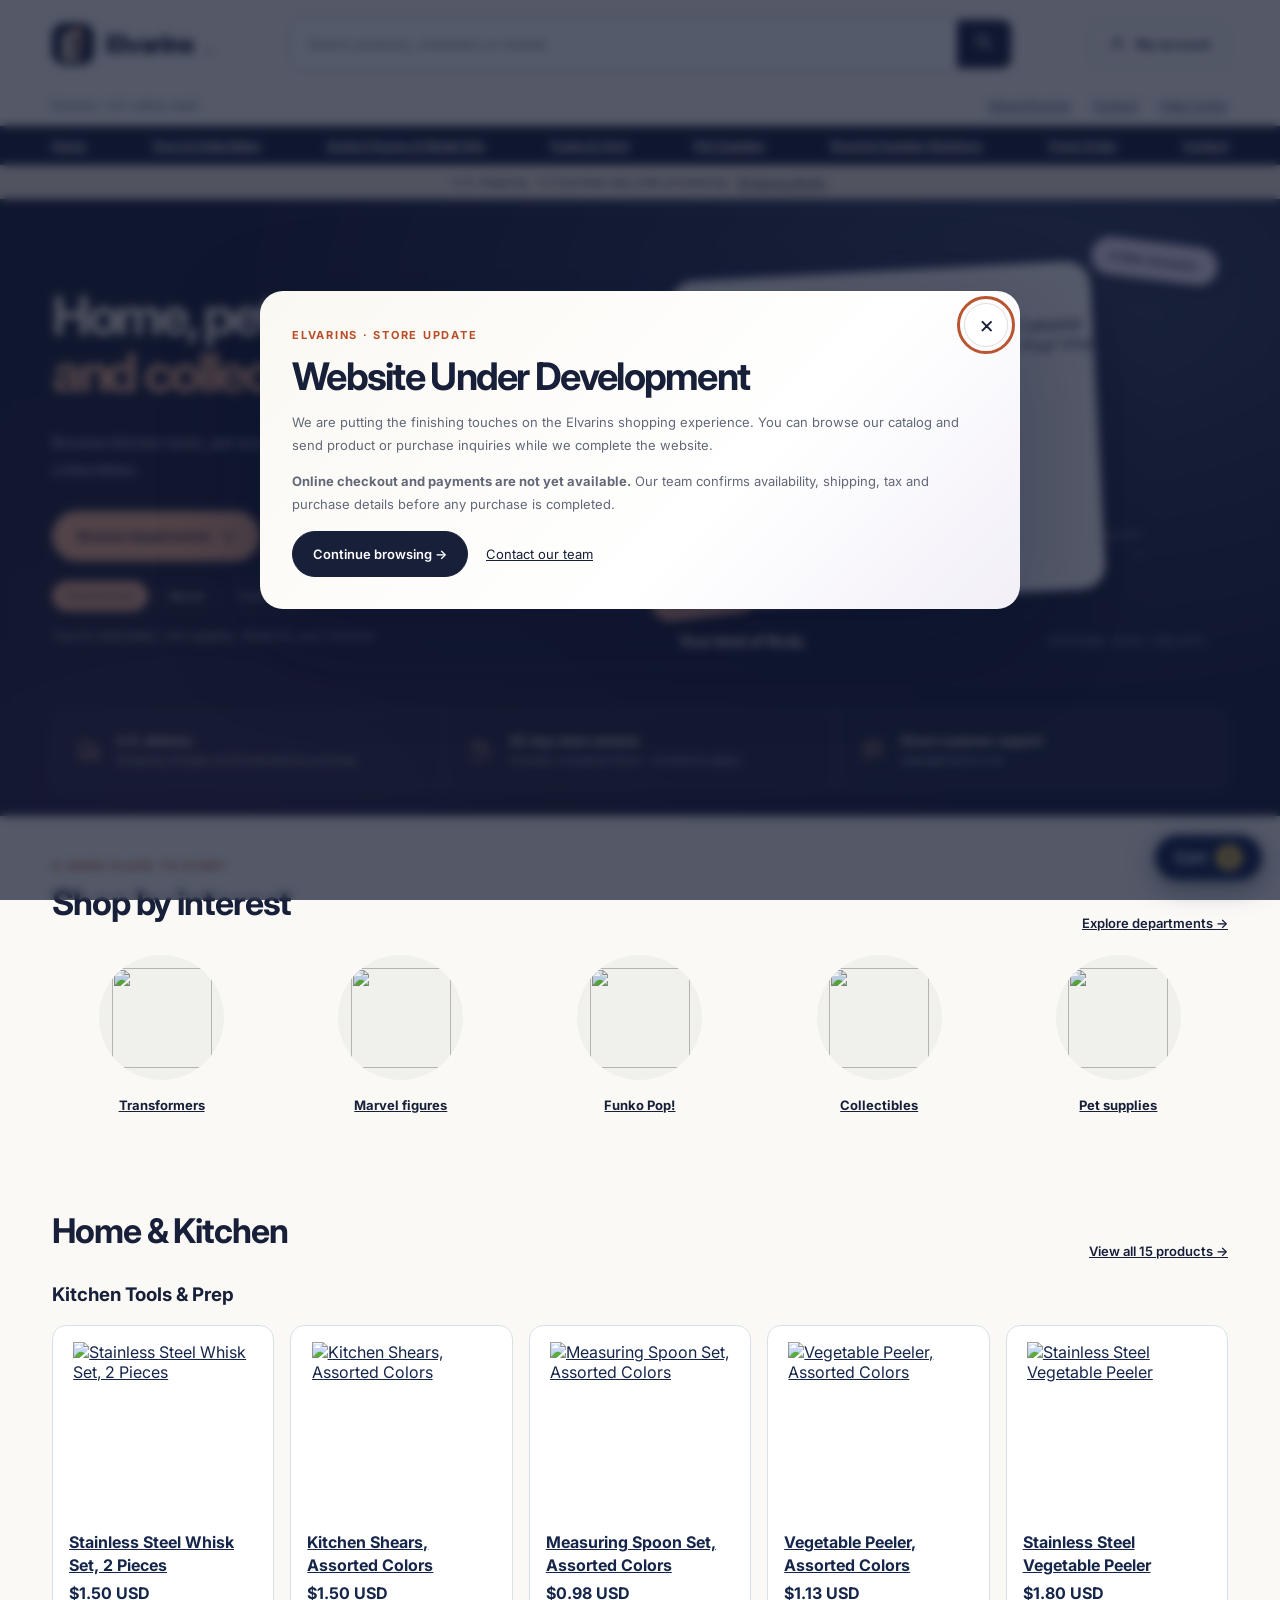
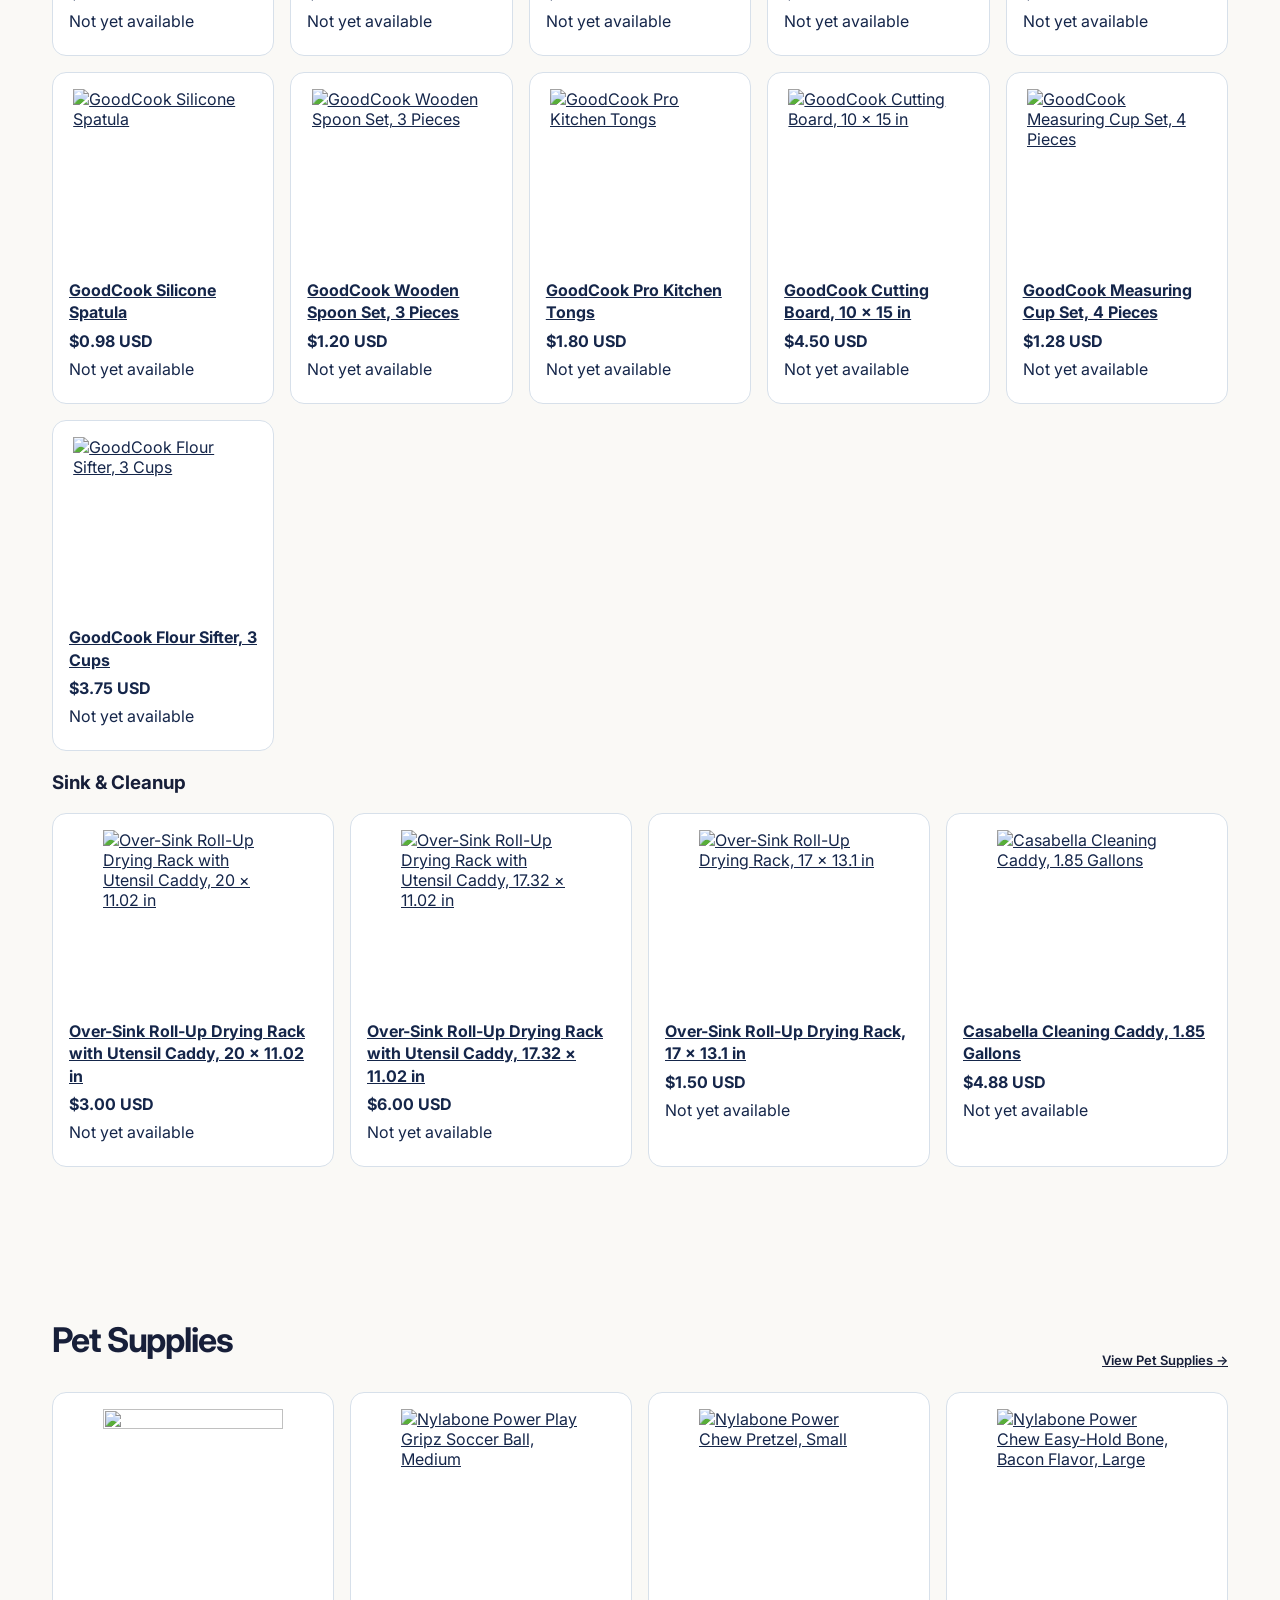
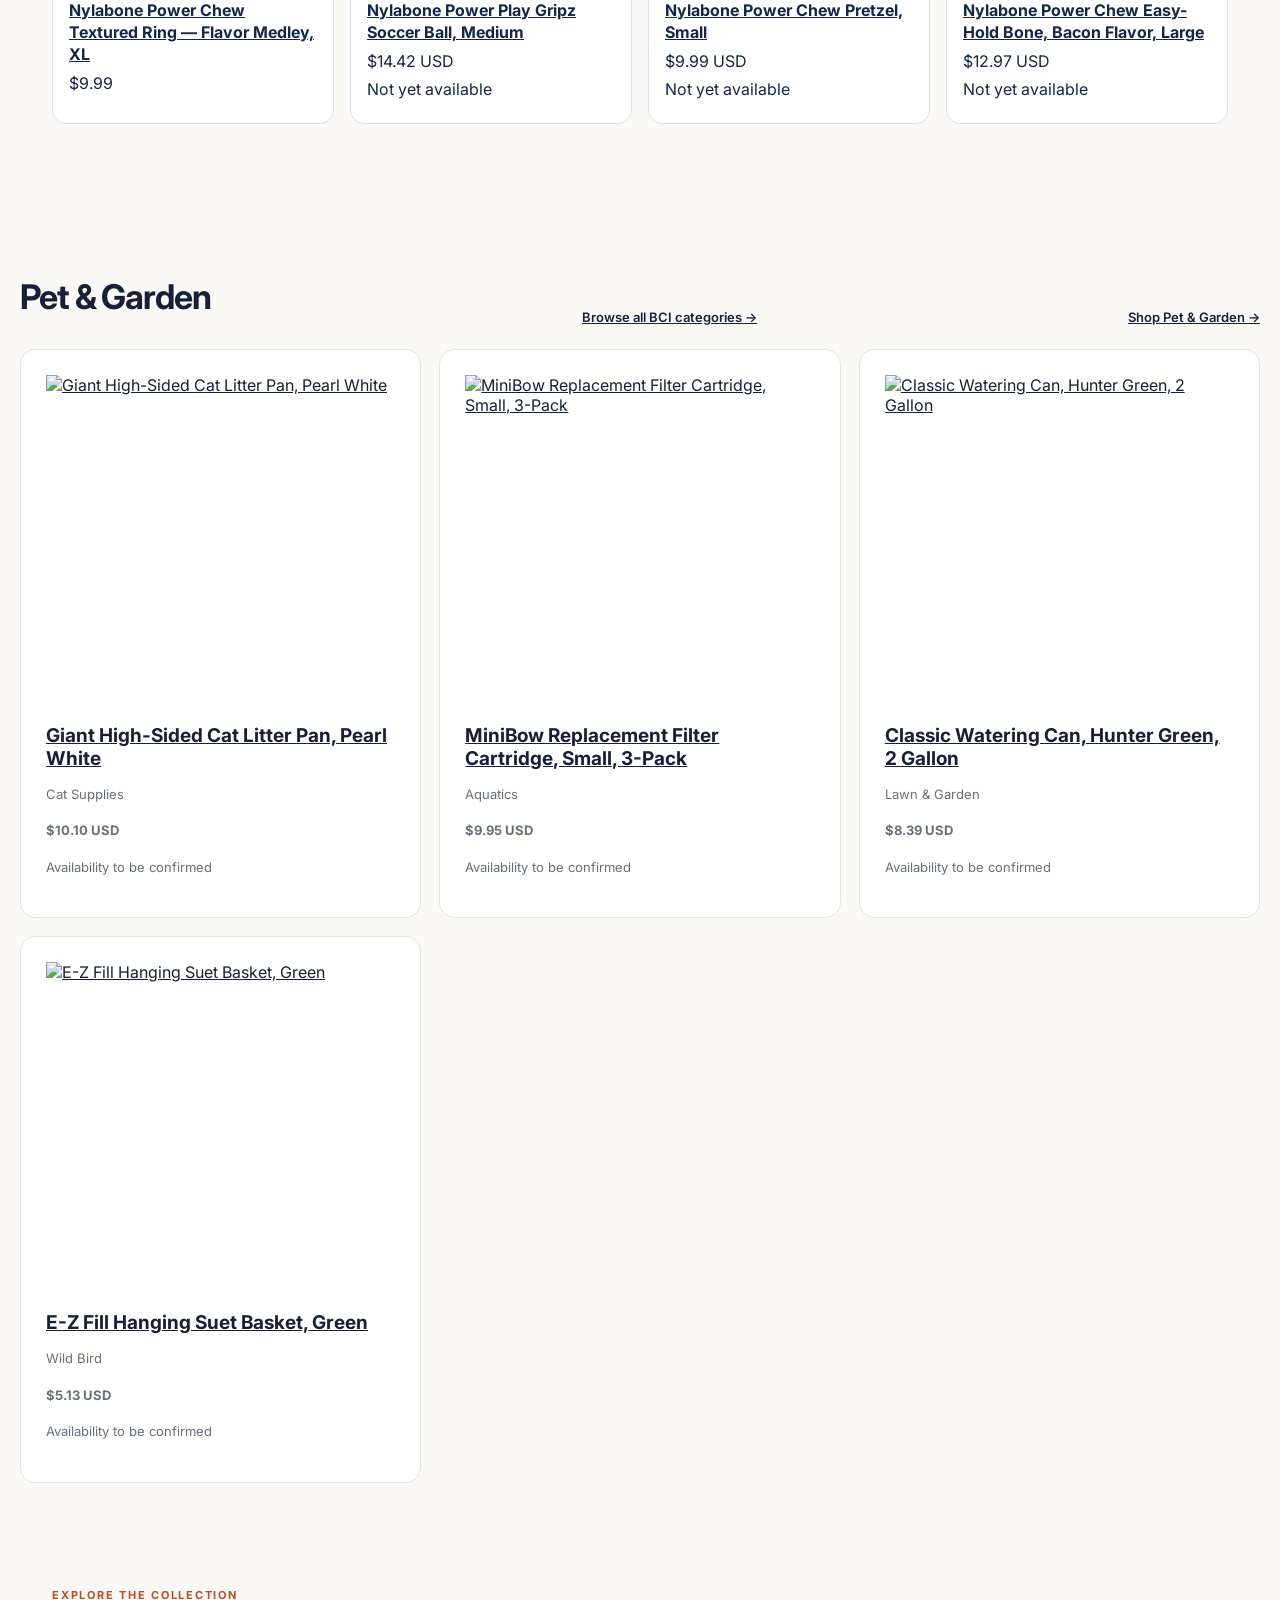
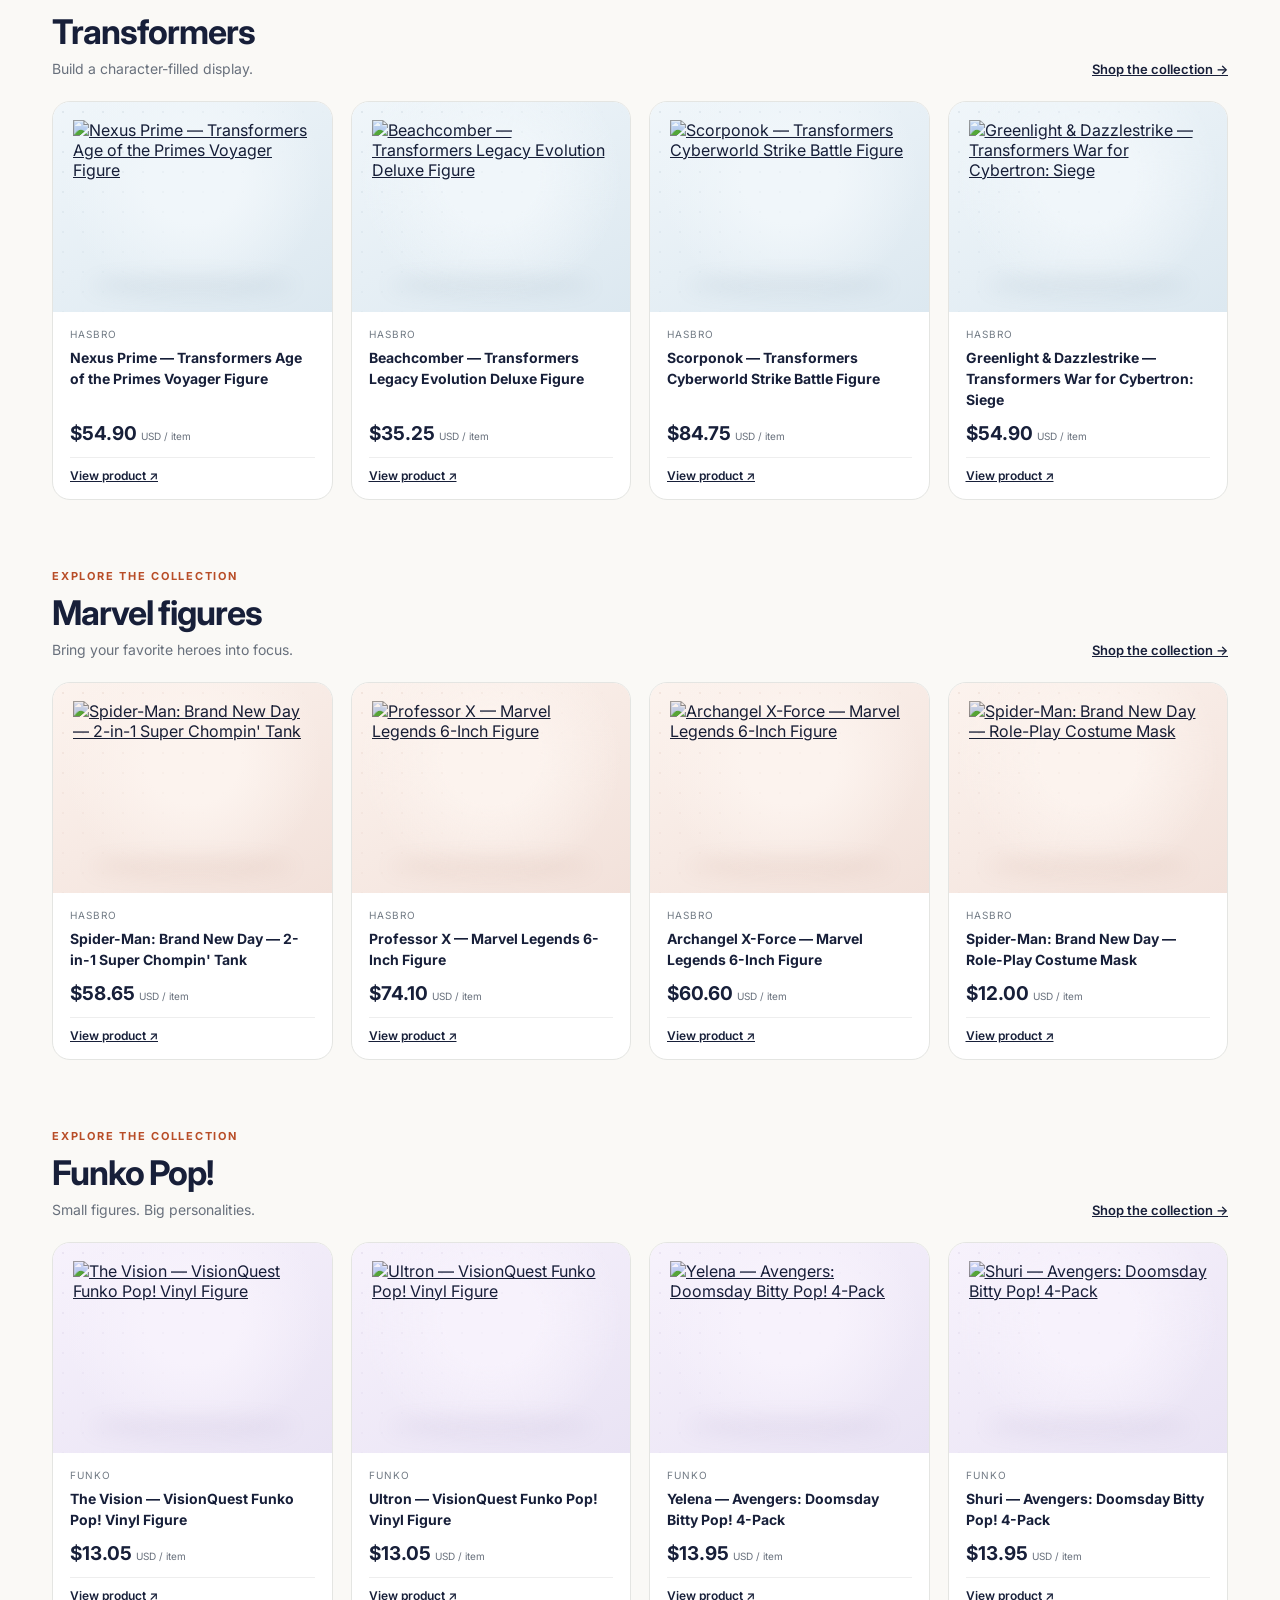
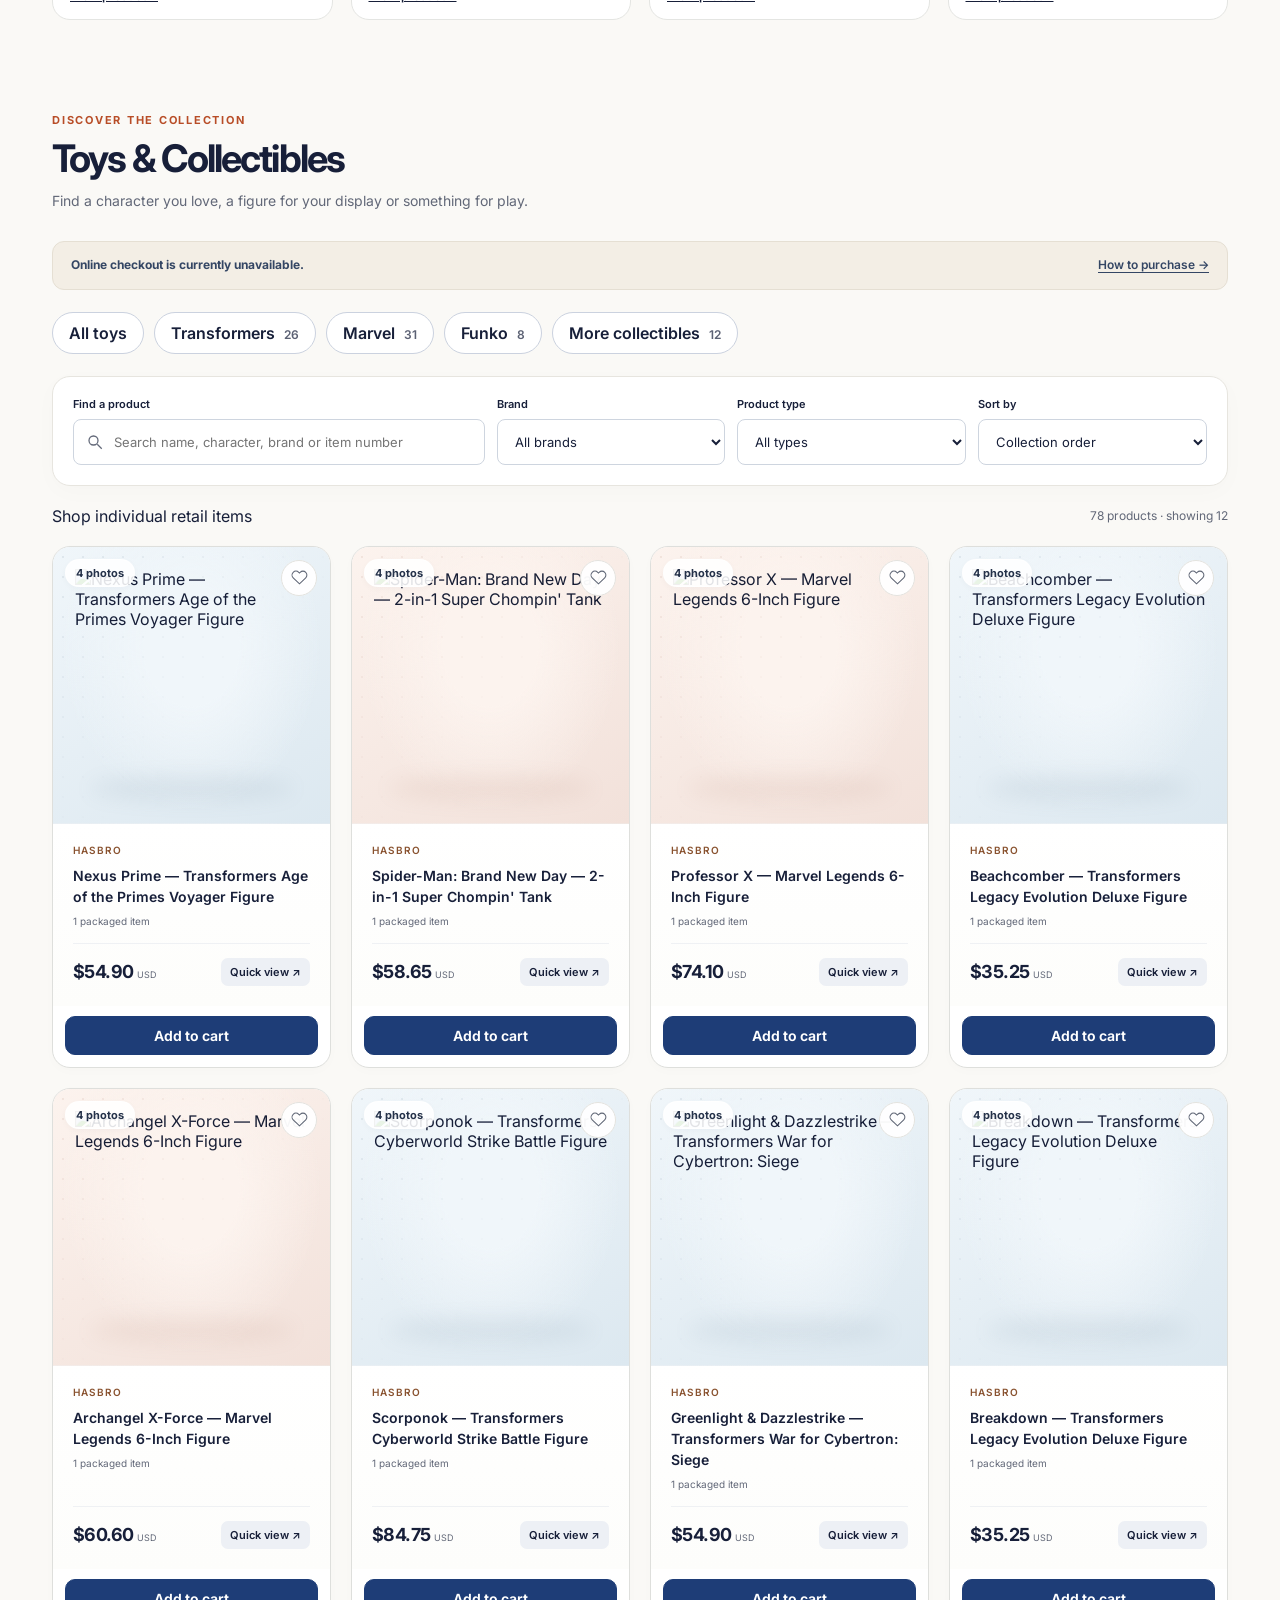
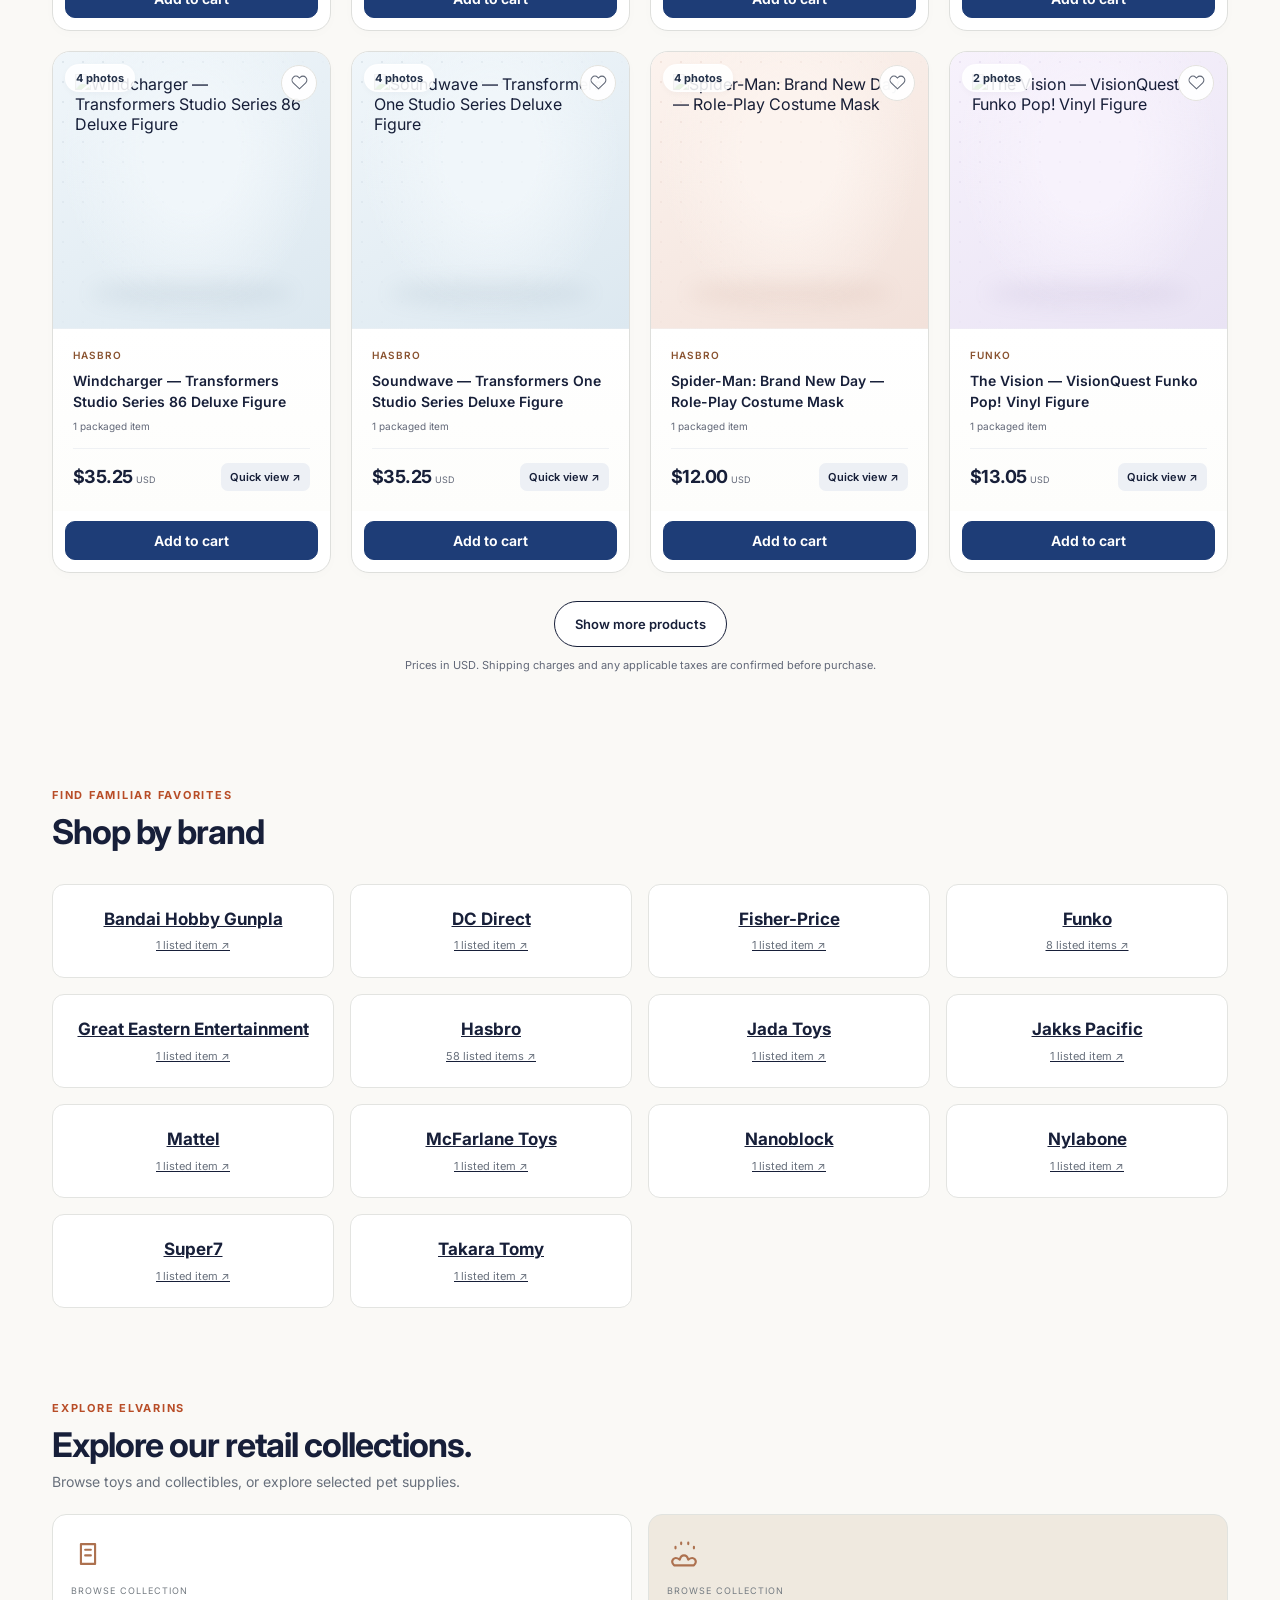
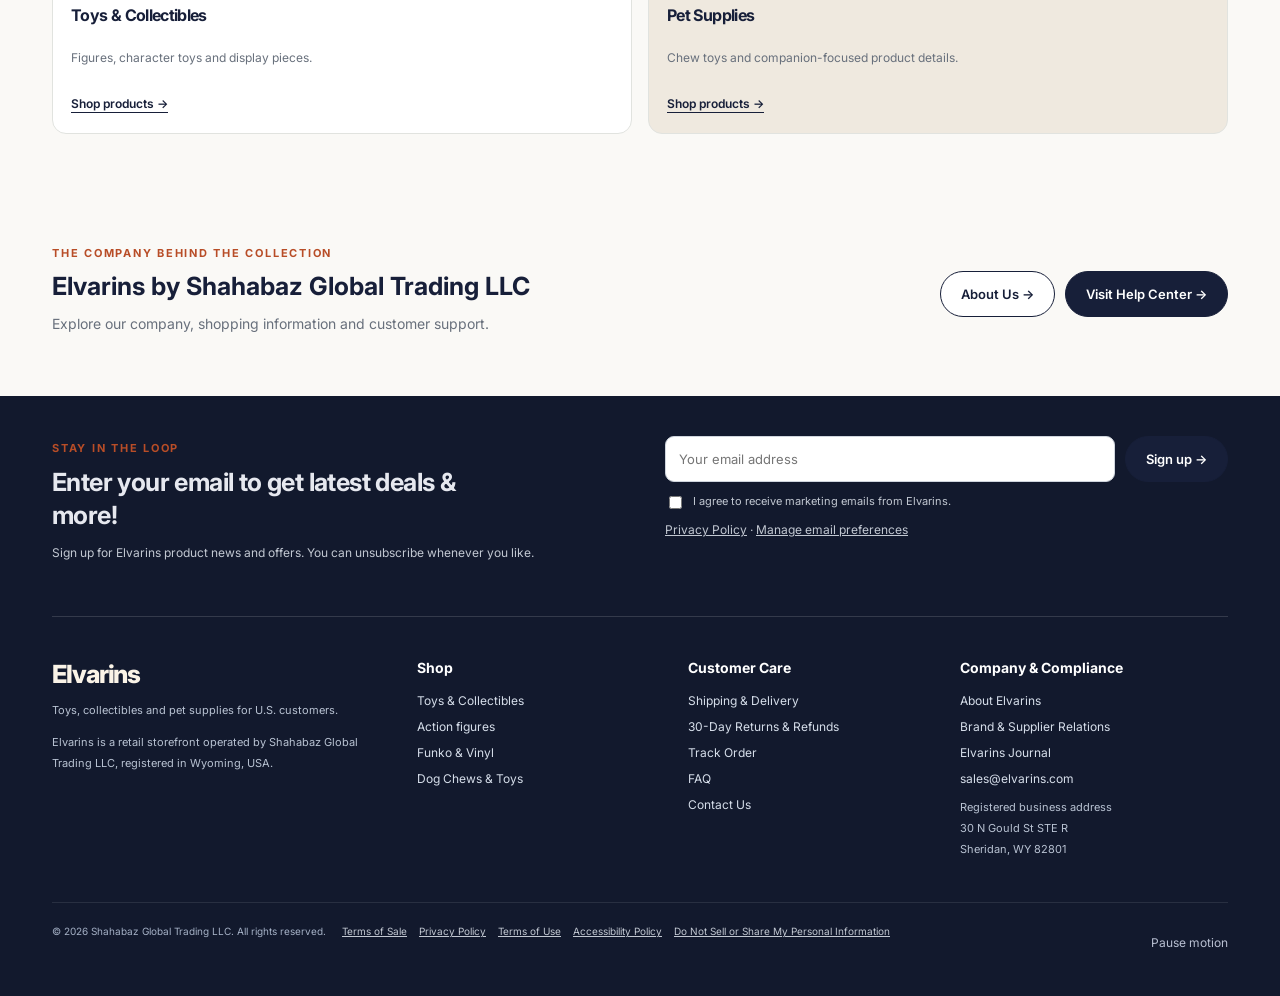
==== index.html @ 0b4432e2 "Expose shopping cart across homepage catalog without enabling unverified charges" ====
<!DOCTYPE html><html lang="en"><head><meta charset="UTF-8"><meta name="viewport" content="width=device-width,initial-scale=1"><title>Elvarins | Toys, Collectibles &amp; Pet Supplies</title><meta name="description" content="Shop toys, character collectibles and pet supplies at Elvarins. Explore clear product details, USD pricing and direct customer support."><meta name="robots" content="index,follow"><link rel="canonical" href="https://elvarins.com/"><meta name="theme-color" content="#15264a"><meta property="og:title" content="Elvarins | Toys, Collectibles &amp; Pet Supplies"><meta property="og:description" content="Find your next favorite figure. Explore Transformers, Marvel and Funko collectibles with clear prices and direct support."><meta property="og:url" content="https://elvarins.com/"><meta property="og:type" content="website"><meta property="og:site_name" content="Elvarins"><meta property="og:image" content="https://elvarins.com/brand-cover.png"><meta property="og:image:width" content="1200"><meta property="og:image:height" content="630"><meta property="og:image:alt" content="Elvarins — toys, collectibles and pet supplies"><meta name="twitter:card" content="summary_large_image"><meta name="twitter:title" content="Elvarins | Toys, Collectibles &amp; Pet Supplies"><meta name="twitter:description" content="Find your next favorite figure. Explore Transformers, Marvel and Funko collectibles with clear prices and direct support."><meta name="twitter:image" content="https://elvarins.com/brand-cover.png"><meta name="twitter:image:alt" content="Elvarins — toys, collectibles and pet supplies"><link rel="icon" type="image/png" sizes="96x96" href="/favicon.png?v=retail-20261010"><link rel="icon" type="image/svg+xml" href="/logo.svg?v=retail-20261010"><link rel="preconnect" href="https://fonts.googleapis.com"><link rel="preconnect" href="https://fonts.gstatic.com" crossorigin><link rel="preconnect" href="https://media.entertainmentearth.com"><link href="https://fonts.googleapis.com/css2?family=Inter:wght@400;500;600;700;800&display=swap" rel="stylesheet"><link rel="stylesheet" href="/style.css?v=interaction-polish-20261104"><script type="application/ld+json">{"@context":"https://schema.org","@graph":[{"@type":"Organization","@id":"https://elvarins.com/#organization","name":"Elvarins","legalName":"Shahabaz Global Trading LLC","url":"https://elvarins.com/","logo":"https://elvarins.com/logo.svg?v=retail-20261010","email":"sales@elvarins.com"},{"@type":"WebSite","name":"Elvarins","url":"https://elvarins.com/","publisher":{"@id":"https://elvarins.com/#organization"}},{"@type":"ItemList","name":"Elvarins Retail Catalog","itemListElement":[{"@type":"ListItem","position":1,"name":"Nexus Prime — Transformers Age of the Primes Voyager Figure","url":"https://elvarins.com/products/transformers-age-of-the-primes-voyager-nexus-prime-hsg2001"},{"@type":"ListItem","position":2,"name":"Spider-Man: Brand New Day — 2-in-1 Super Chompin' Tank","url":"https://elvarins.com/products/spider-man-brand-new-day-2-in-1-super-chompin-tank-hsg3439"},{"@type":"ListItem","position":3,"name":"Professor X — Marvel Legends 6-Inch Figure","url":"https://elvarins.com/products/marvel-legends-professor-x-6-inch-action-figure-hse4703"},{"@type":"ListItem","position":4,"name":"Beachcomber — Transformers Legacy Evolution Deluxe Figure","url":"https://elvarins.com/products/transformers-generations-legacy-evolution-deluxe-beachcomber-hsf7196"},{"@type":"ListItem","position":5,"name":"Archangel X-Force — Marvel Legends 6-Inch Figure","url":"https://elvarins.com/products/x-men-marvel-legends-archangel-x-force-6-inch-action-figure-hsg0585"},{"@type":"ListItem","position":6,"name":"Scorponok — Transformers Cyberworld Strike Battle Figure","url":"https://elvarins.com/products/transformers-cyberworld-scorponok-strike-battle-figure-hsg1659"},{"@type":"ListItem","position":7,"name":"Greenlight & Dazzlestrike — Transformers War for Cybertron: Siege","url":"https://elvarins.com/products/transformers-wfc-siege-greenlight-with-dazzlestrike-hse4486"},{"@type":"ListItem","position":8,"name":"Breakdown — Transformers Legacy Evolution Deluxe Figure","url":"https://elvarins.com/products/transformers-generations-legacy-evolution-deluxe-breakdown-hsf7187"},{"@type":"ListItem","position":9,"name":"Windcharger — Transformers Studio Series 86 Deluxe Figure","url":"https://elvarins.com/products/transformers-studio-series-86-deluxe-the-movie-windcharger-hsg1927"},{"@type":"ListItem","position":10,"name":"Soundwave — Transformers One Studio Series Deluxe Figure","url":"https://elvarins.com/products/transformers-studio-series-deluxe-transformers-one-soundwave-hsg2200"},{"@type":"ListItem","position":11,"name":"Spider-Man: Brand New Day — Role-Play Costume Mask","url":"https://elvarins.com/products/spider-man-brand-new-day-role-play-costume-mask-hsg3442"},{"@type":"ListItem","position":12,"name":"The Vision — VisionQuest Funko Pop! Vinyl Figure","url":"https://elvarins.com/products/visionquest-the-vision-funko-pop-vinyl-figure-1650-fu93834"},{"@type":"ListItem","position":13,"name":"Soundwave Deep Sea Explorer — Transformers Cyberworld","url":"https://elvarins.com/products/transformers-cyberworld-soundwave-deep-sea-explorer-hsg1964"},{"@type":"ListItem","position":14,"name":"Herald of Unicron — Transformers Age of the Primes Leader Figure","url":"https://elvarins.com/products/transformers-age-of-the-primes-leader-herald-of-unicron-hsg2784"},{"@type":"ListItem","position":15,"name":"Captain America — Avengers Shield-Shot Cycle","url":"https://elvarins.com/products/avengers-captain-america-shield-shot-cycle-vehicle-hsg0889"},{"@type":"ListItem","position":16,"name":"Venom & Jeff the Land Shark — Marvel Legends Rivals Figure Set","url":"https://elvarins.com/products/marvel-legends-rivals-venom-jeff-land-shark-action-figures-hsg2074"},{"@type":"ListItem","position":17,"name":"Wolverine — Marvel Video Game 1:3 Scale Cowl Bust","url":"https://elvarins.com/products/marvel-wolverine-video-game-1-3-scale-cowl-replica-bust-mf14569"},{"@type":"ListItem","position":18,"name":"Shockwave — Transformers Cyberworld Ultimate Energon Surge","url":"https://elvarins.com/products/transformers-cyberworld-shockwave-ultimate-energon-surge-hsg2162"},{"@type":"ListItem","position":19,"name":"Iron Man — Avengers Titan Hero 12-Inch Figure","url":"https://elvarins.com/products/avengers-titan-hero-series-iron-man-12-inch-action-figure-hse7873"},{"@type":"ListItem","position":20,"name":"Gambit & Rogue — X-Men '97 Marvel Legends Figure Set","url":"https://elvarins.com/products/x-men-97-marvel-legends-gambit-and-rogue-figures-hsg0605"},{"@type":"ListItem","position":21,"name":"Shockwave — Transformers Studio Series 86 Voyager Figure","url":"https://elvarins.com/products/transformers-studio-series-86-voyager-movie-shockwave-hsg2191"},{"@type":"ListItem","position":22,"name":"Black Suit Spider-Man — Titan Series 12-Inch Figure","url":"https://elvarins.com/products/spider-man-titan-series-black-suit-12-inch-action-figure-hsg2860"},{"@type":"ListItem","position":23,"name":"Captain America — Avengers Titan Hero 12-Inch Figure","url":"https://elvarins.com/products/avengers-titan-hero-captain-america-12-inch-action-figure-hse7877"},{"@type":"ListItem","position":24,"name":"Spidey & Goblin — Spidey and His Amazing Friends Dino-Webs","url":"https://elvarins.com/products/spidey-and-his-amazing-friends-dino-webs-spidey-and-goblin-hsg0120"},{"@type":"ListItem","position":25,"name":"Werewolf by Night — Marvel Legends 6-Inch Figure","url":"https://elvarins.com/products/marvel-legends-series-werewolf-by-night-6-inch-action-figure-hsg0822"},{"@type":"ListItem","position":26,"name":"Ultron — VisionQuest Funko Pop! Vinyl Figure","url":"https://elvarins.com/products/visionquest-ultron-funko-pop-vinyl-figure-1650-fu93836"},{"@type":"ListItem","position":27,"name":"Ghost-Spider — Spidey Supersized 9-Inch Figure","url":"https://elvarins.com/products/spidey-supersized-ghost-spider-9-inch-action-figure-hsf3987"},{"@type":"ListItem","position":28,"name":"Autobot Jazz — Transformers Cyberworld Energon Surge","url":"https://elvarins.com/products/transformers-cyberworld-autobot-jazz-energon-surge-hsg2228"},{"@type":"ListItem","position":29,"name":"Yelena — Avengers: Doomsday Bitty Pop! 4-Pack","url":"https://elvarins.com/products/avengers-doomsday-yelena-bitty-pop-mini-figure-4-pack-fu92947"},{"@type":"ListItem","position":30,"name":"Shuri — Avengers: Doomsday Bitty Pop! 4-Pack","url":"https://elvarins.com/products/avengers-doomsday-shuri-funko-bitty-pop-mini-figure-4-pack-fu92949"},{"@type":"ListItem","position":31,"name":"Optimal Optimus — Transformers Power of the Primes: Throne of the Primes","url":"https://elvarins.com/products/transformers-potp-throne-of-the-primes-optimal-optimus-hse1914"},{"@type":"ListItem","position":32,"name":"Matrix of Leadership — Transformers Studio Series Prop Replica","url":"https://elvarins.com/products/transformers-studio-series-matrix-of-leadership-prop-replica-hsg1889"},{"@type":"ListItem","position":33,"name":"Mole Man & Moloids — Fantastic Four Marvel Legends Figure Set","url":"https://elvarins.com/products/fantastic-four-marvel-legends-mole-man-moloids-figures-hsg2071"},{"@type":"ListItem","position":34,"name":"Cliffjumper — Transformers Studio Series 86 Deluxe Figure","url":"https://elvarins.com/products/transformers-studio-86-series-deluxe-class-cliffjumper-hsg2197"},{"@type":"ListItem","position":35,"name":"Miles Morales — Spider-Man Action FX Electronic Figure","url":"https://elvarins.com/products/spider-man-miles-morales-action-fx-electronic-action-figure-hsg2856"},{"@type":"ListItem","position":36,"name":"Hulk — Spider-Man: Brand New Day ActionVerse Figure","url":"https://elvarins.com/products/spider-man-brand-new-day-actionverse-hulk-action-figure-hsg3396"},{"@type":"ListItem","position":37,"name":"Wolverinepool — Deadpool & Wolverine Marvel Legends Figure","url":"https://elvarins.com/products/deadpool-wolverine-marvel-legends-wolverinepool-figure-hsg2382"},{"@type":"ListItem","position":38,"name":"Celestial Rogue — X-Men '97 Funko Pop! Vinyl Figure","url":"https://elvarins.com/products/x-men-97-celestial-rogue-funko-pop-vinyl-figure-fu92650"},{"@type":"ListItem","position":39,"name":"Avengers Tower — Avengers: Doomsday Bitty Pop! Town","url":"https://elvarins.com/products/avengers-doomsday-avengers-tower-bitty-pop-town-fu92952"},{"@type":"ListItem","position":40,"name":"Malice (Sue Storm) — Marvel Magic: The Gathering Figure","url":"https://elvarins.com/products/marvel-magic-the-gathering-malice-sue-storm-action-figure-hsg2110"},{"@type":"ListItem","position":41,"name":"Moon Knight — Marvel Legends Rivals 6-Inch Figure","url":"https://elvarins.com/products/marvel-legends-rivals-moon-knight-6-inch-action-figure-hsg2073"},{"@type":"ListItem","position":42,"name":"Iron Man Spiral — Marvel Legends 6-Inch Figure","url":"https://elvarins.com/products/marvel-legends-series-iron-man-spiral-6-inch-action-figures-hsg2118"},{"@type":"ListItem","position":43,"name":"Professor Hulk — Marvel Legends 6-Inch Figure","url":"https://elvarins.com/products/marvel-legends-series-professor-hulk-6-inch-action-figure-hsg2405"},{"@type":"ListItem","position":44,"name":"Death Gambit — X-Men '97 Funko Pop! Vinyl Figure","url":"https://elvarins.com/products/x-men-97-w4-death-gambit-funko-pop-vinyl-figure-fu92651"},{"@type":"ListItem","position":45,"name":"Deadpool — Titan Hero 12-Inch Figure","url":"https://elvarins.com/products/deadpool-titan-hero-series-12-inch-deadpool-action-figure-hse2933"},{"@type":"ListItem","position":46,"name":"Captain America — Avengers: Doomsday Marvel Legends Figure","url":"https://elvarins.com/products/avengers-doomsday-marvel-legends-captain-america-figure-hsg2377"},{"@type":"ListItem","position":47,"name":"Nightcrawler — Avengers: Doomsday Funko Pop! EE Exclusive","url":"https://elvarins.com/products/avengers-doomsday-nightcrawler-pop-vinyl-figure-ee-excl-fu3gg91968ee"},{"@type":"ListItem","position":48,"name":"Starscream — Transformers Shattered Glass Voyager Figure","url":"https://elvarins.com/products/transformers-generations-shattered-glass-voyager-starscream-hsf2911"},{"@type":"ListItem","position":49,"name":"Party Wallop — Transformers x Teenage Mutant Ninja Turtles","url":"https://elvarins.com/products/transformers-x-tmnt-collaborative-party-wallop-hsf9656"},{"@type":"ListItem","position":50,"name":"Bumblebee — Age of Extinction Studio Series Deluxe Figure","url":"https://elvarins.com/products/transformers-studio-series-deluxe-aoe-bumblebee-hsg2199"},{"@type":"ListItem","position":51,"name":"Thor — Marvel Legends Maximum Series 6-Inch Figure","url":"https://elvarins.com/products/marvel-legends-maximum-series-thor-6-inch-action-figure-hsg2067"},{"@type":"ListItem","position":52,"name":"Magik — Secret Wars Marvel Legends 6-Inch Figure","url":"https://elvarins.com/products/secret-wars-marvel-legends-magik-6-inch-action-figure-hsg2418"},{"@type":"ListItem","position":53,"name":"Constructicon Scavenger — Studio Series 86 Deluxe Figure","url":"https://elvarins.com/products/transformers-studio-series-86-deluxe-constructicon-scavenger-hsg0570"},{"@type":"ListItem","position":54,"name":"Starscream — Transformers One Studio Series Deluxe Figure","url":"https://elvarins.com/products/transformers-studio-series-deluxe-transformers-one-starscream-hsg0566"},{"@type":"ListItem","position":55,"name":"Concept Art KSI Widow — Transformers Studio Series Deluxe Figure","url":"https://elvarins.com/products/transformers-studio-series-deluxe-concept-art-ksi-widow-hsg0857"},{"@type":"ListItem","position":56,"name":"Elita-1 — Transformers One Studio Series Deluxe Figure","url":"https://elvarins.com/products/transformers-studio-series-deluxe-transformers-one-elita-1-hsg1851"},{"@type":"ListItem","position":57,"name":"Blitzwing — Transformers Studio Series 86 Leader Figure","url":"https://elvarins.com/products/transformers-studio-series-86-leader-blitzwing-hsg2187"},{"@type":"ListItem","position":58,"name":"Scourge — Rise of the Beasts Studio Series Leader Figure","url":"https://elvarins.com/products/transformers-studio-series-leader-rise-of-the-beasts-scourge-hsg2189"},{"@type":"ListItem","position":59,"name":"Bumblebee — Transformers: Devastation Studio Series Figure","url":"https://elvarins.com/products/transformers-studio-series-transformers-devastation-bumblebee-hsg1925"},{"@type":"ListItem","position":60,"name":"Orion Pax — Transformers One Studio Series Figure","url":"https://elvarins.com/products/transformers-studio-series-transformers-one-orion-pax-hsg1926"},{"@type":"ListItem","position":61,"name":"U.S. Agent (Force Works) — Marvel Legends 6-Inch Figure","url":"https://elvarins.com/products/marvel-legends-u-s-agent-force-works-6-inch-action-figure-hsg2421"},{"@type":"ListItem","position":62,"name":"Lady Deadpool — Marvel Legends 6-Inch Figure","url":"https://elvarins.com/products/marvel-legends-lady-deadpool-6-inch-action-figure-hsg2422"},{"@type":"ListItem","position":63,"name":"Psylocke — Marvel Legends 6-Inch Figure","url":"https://elvarins.com/products/marvel-legends-psylocke-6-inch-action-figure-hsg2423"},{"@type":"ListItem","position":64,"name":"Ghost Rider (Robbie Reyes) — Marvel Legends 6-Inch Figure","url":"https://elvarins.com/products/marvel-legends-ghost-rider-robbie-reyes-6-inch-action-figure-hsg2424"},{"@type":"ListItem","position":65,"name":"Ultimate Universe Wolverine — Marvel Legends 6-Inch Figure","url":"https://elvarins.com/products/marvel-legends-ultimate-universe-wolverine-6-inch-action-figure-hsg2425"},{"@type":"ListItem","position":66,"name":"Dark Avengers Hawkeye — Marvel Legends 6-Inch Figure","url":"https://elvarins.com/products/marvel-legends-dark-avengers-hawkeye-6-inch-action-figure-hsg2426"},{"@type":"ListItem","position":67,"name":"Marrina — Marvel Legends 6-Inch Figure","url":"https://elvarins.com/products/marvel-legends-marvel-s-marrina-6-inch-action-figure-hsg2427"},{"@type":"ListItem","position":68,"name":"Nylabone Power Chew Textured Ring — Flavor Medley, XL","url":"https://elvarins.com/products/nylabone-power-chew-textured-ring-flavor-medley-xl-bci-491174"},{"@type":"ListItem","position":69,"name":"Magic 8-Ball — Classic Mattel Fortune-Telling Toy","url":"https://elvarins.com/products/magic-8-ball-classic-mattel-fortune-telling-toy-mt30188"},{"@type":"ListItem","position":70,"name":"HUNTR/X — KPop Demon Hunters Little People Collector Set","url":"https://elvarins.com/products/huntr-x-kpop-demon-hunters-little-people-collector-set-fpjrm87"},{"@type":"ListItem","position":71,"name":"Wing Gundam Zero — Endless Waltz RG 1:144 Model Kit","url":"https://elvarins.com/products/wing-gundam-zero-endless-waltz-rg-1-144-model-kit-blf2279763"},{"@type":"ListItem","position":72,"name":"Homer “The Chosen One” — The Simpsons 5-Inch Figure","url":"https://elvarins.com/products/homer-the-chosen-one-the-simpsons-5-inch-figure-jk433524"},{"@type":"ListItem","position":73,"name":"Roman’s 1967 Chevrolet Camaro — Fast & Furious 1:32 Die-Cast","url":"https://elvarins.com/products/roman-s-1967-chevrolet-camaro-fast-furious-1-32-die-cast-jd97186"},{"@type":"ListItem","position":74,"name":"Tony Tony Chopper — One Piece 5-Inch Plush","url":"https://elvarins.com/products/tony-tony-chopper-one-piece-5-inch-plush-gn52132"},{"@type":"ListItem","position":75,"name":"Doc Brown 2015 — Back to the Future ReAction+ Figure","url":"https://elvarins.com/products/doc-brown-2015-back-to-the-future-reaction-figure-sup82481"},{"@type":"ListItem","position":76,"name":"Kakyoin & Hierophant Green — JoJo’s Bizarre Adventure Nanoblock Kit","url":"https://elvarins.com/products/kakyoin-hierophant-green-jojo-s-bizarre-adventure-nanoblock-kit-blfnan23466"},{"@type":"ListItem","position":77,"name":"Batman #1 — DC Direct Page Punchers 7-Inch Figure & Comic","url":"https://elvarins.com/products/batman-1-dc-direct-page-punchers-7-inch-figure-comic-mf17893"},{"@type":"ListItem","position":78,"name":"Molga Guylos Color — Zoids RMZ-005 1:100 Model Kit","url":"https://elvarins.com/products/molga-guylos-color-zoids-rmz-005-1-100-model-kit-ktgn090"}]}]}</script><style id="storefront-motion">
/* Elvarins implementation of the staggered entrance pattern in React Bits Animated Content:
   https://github.com/DavidHDev/react-bits/tree/main/src/content/Animations/AnimatedContent */
@media (prefers-reduced-motion: no-preference) {
  .hero .hero-copy > h1,
  .hero .hero-copy > p,
  .hero .hero-copy > .hero-actions,
  .hero .hero-copy > .hero-select {
    animation: elvarins-hero-enter 580ms cubic-bezier(.16, 1, .3, 1) backwards;
  }
  .hero .hero-copy > p { animation-delay: 65ms; }
  .hero .hero-copy > .hero-actions { animation-delay: 130ms; }
  .hero .hero-copy > .hero-select { animation-delay: 185ms; }
  .hero .hero-visual {
    animation: elvarins-hero-enter 680ms cubic-bezier(.16, 1, .3, 1) 90ms backwards;
  }
  @keyframes elvarins-hero-enter {
    from { opacity: .55; transform: translateY(12px); }
    to { opacity: 1; transform: translateY(0); }
  }
}
</style><style id="catalog-motion">/* Pointer spotlight and photo depth adapted from React Bits Spotlight Card and Tilted Card. */
.category-tile:focus-visible,
.product-card :is(a, button):focus-visible {
  outline: 2px solid #24579a;
  outline-offset: 3px;
}
@media (hover: hover) and (pointer: fine) and (prefers-reduced-motion: no-preference) {
  .category-tile {
    position: relative;
    isolation: isolate;
  }
  .category-tile::after {
    content: '';
    position: absolute;
    inset: 0;
    border-radius: inherit;
    pointer-events: none;
    opacity: 0;
    background: radial-gradient(ellipse 110px 90px at var(--spotlight-x, 50%) var(--spotlight-y, 50%), #8bb9ed38, transparent);
    transition: opacity 200ms ease;
  }
  .category-tile:hover::after { opacity: 1; }
  .product-card .product-photo {
    transition: transform 280ms cubic-bezier(.2, .75, .25, 1);
  }
  .product-card .product-photo:hover {
    transform: perspective(700px) rotateX(var(--photo-tilt-x, 0deg)) rotateY(var(--photo-tilt-y, 0deg)) scale(1.015);
  }
}
</style><script id="catalog-motion-events">(() => {
  const motion = matchMedia('(hover: hover) and (pointer: fine) and (prefers-reduced-motion: no-preference)');
  document.addEventListener('pointermove', event => {
    if (!motion.matches || event.pointerType !== 'mouse') return;
    const target = event.target.closest('.category-tile, .product-card .product-photo');
    if (!target) return;
    const rect = target.getBoundingClientRect();
    if (!rect.width || !rect.height) return;
    const x = Math.min(1, Math.max(0, (event.clientX - rect.left) / rect.width));
    const y = Math.min(1, Math.max(0, (event.clientY - rect.top) / rect.height));
    if (target.classList.contains('category-tile')) {
      target.style.setProperty('--spotlight-x', x * 100 + '%');
      target.style.setProperty('--spotlight-y', y * 100 + '%');
      return;
    }
    target.style.setProperty('--photo-tilt-x', (0.5 - y) * 4 + 'deg');
    target.style.setProperty('--photo-tilt-y', (x - 0.5) * 4 + 'deg');
  }, { passive: true });
})();</script><style id="homepage-departments">.department-products{display:grid;grid-template-columns:repeat(auto-fit,minmax(min(100%,205px),1fr));gap:1rem;margin:0 0 1.25rem}.department-product{padding:1rem;border:1px solid #d7e0ea;border-radius:14px;background:#fff;color:#15264a}.department-product h3,.department-product h4{font-size:1rem;line-height:1.4;margin:0 0 .45rem}.department-product p{margin:.2rem 0 .5rem}.department-product img{display:block;width:100%;max-width:180px;height:auto;aspect-ratio:1;object-fit:contain;margin:0 auto .6rem}.department-product a:focus-visible{outline:2px solid #24579a;outline-offset:3px}</style><link rel="stylesheet" href="/cart.css?v=cart-preview-20261118"></head><body>
<a class="skip" href="#shop">Skip to products</a><header><nav class="nav wrap" aria-label="Main navigation"><a class="logo" href="#top" aria-label="Elvarins home"><img src="/logo.svg?v=retail-20261010" width="38" height="38" alt="">Elvarins<b>.</b></a><form class="header-search" action="/" method="get" role="search"><label class="sr-only" for="site-search">Search Elvarins products</label><input id="site-search" name="q" type="search" placeholder="Search products, characters or brands" maxlength="150"><button type="submit" aria-label="Search products"><svg viewBox="0 0 24 24" aria-hidden="true"><circle cx="10" cy="10" r="6"/><path d="m15 15 6 6"/></svg></button></form><div class="navlinks"><a href="#shop">Toys &amp; Collectibles</a><a href="/collections/pet-supplies">Pet Supplies</a><a href="/collections/home-kitchen">Home &amp; Kitchen</a><a href="/collections/classroom-supplies">Classroom Supplies</a><a href="#collections">Departments</a><a href="/about">About</a><a href="/contact">Contact</a></div><button class="navsupport account-trigger" type="button" data-open-account="login"><svg viewBox="0 0 24 24" aria-hidden="true"><circle cx="12" cy="8" r="4"/><path d="M4 21v-2a8 8 0 0 1 16 0v2"/></svg><span data-account-label>My account</span></button><button class="menu-button" id="navtoggle" aria-label="Open menu" aria-expanded="false" aria-controls="mobilemenu">Menu</button></nav><div id="mobilemenu" hidden><a href="#shop">Toys &amp; Collectibles</a><a href="/collections/pet-supplies">Pet Supplies</a><a href="#collections">Departments</a><a href="/about">About Elvarins</a><a href="/contact">Contact</a><a href="/help-center">Customer support</a><button type="button" class="text-button" data-open-account="login">Sign in / Create account</button></div><div class="business-links wrap" aria-label="Company and shopping information"><span>Elvarins · U.S. online retail</span><div><a href="/about">About Elvarins</a><a href="/contact">Contact</a><a href="/help-center">Help Center</a></div></div></header><nav class="department-nav" aria-label="Browse collections"><div class="wrap"><a href="/">Home</a><a href="/#shop">Toys &amp; Collectibles</a><a href="/collections/collectibles">Action Figures &amp; Model Kits</a><a href="/collections/funko">Funko &amp; Vinyl</a><a href="/collections/pet-supplies">Pet Supplies</a><a href="/brand-partners">Brand &amp; Supplier Relations</a><a href="/track-order">Track Order</a><a href="/contact">Contact</a></div></nav>
<div class="announcement">U.S. shipping <span aria-hidden="true"> · </span> 1–2 business day order processing <span aria-hidden="true"> · </span> <a href="/shipping-delivery">Shipping details</a></div>
<main id="top"><section class="hero"><div class="wrap"><div class="herogrid"><div class="hero-copy"><h1>Home, pets<br><em>and collectibles</em></h1><p>Browse kitchen tools, pet essentials, action figures and collectibles.</p><div class="hero-actions"><a class="btn btn-primary" href="#category-heading">Browse departments <span aria-hidden="true">→</span></a><a class="btn" href="/collections/home-kitchen">Home &amp; Kitchen ↗</a></div><div class="hero-select" role="group" aria-label="Featured collection"><button type="button" data-hero-collection="transformers" aria-pressed="true">Transformers</button><button type="button" data-hero-collection="marvel" aria-pressed="false">Marvel</button><button type="button" data-hero-collection="funko" aria-pressed="false">Funko Pop!</button></div><p class="hero-note">Toys &amp; collectibles · Pet supplies · Made for your interests</p></div><div class="hero-visual"><div class="orbit orbit-one" aria-hidden="true"></div><div class="orbit orbit-two" aria-hidden="true"></div><span class="hero-label hero-label-one">A little character.</span><span class="hero-label hero-label-two">A lot to love.</span><div class="hero-feature"><span>PLAY. DISPLAY. COLLECT.</span><img src="https://media.entertainmentearth.com/assets/images/f7c4c204261c4919bd7c4c38482a98fclg.jpg" data-fallback="https://media.entertainmentearth.com/assets/images/f7c4c204261c4919bd7c4c38482a98fcsm.jpg" alt="Nexus Prime — Transformers Age of the Primes Voyager Figure" width="600" height="600" fetchpriority="high" decoding="async" referrerpolicy="no-referrer"><img src="https://media.entertainmentearth.com/assets/images/13d687584f3d4214b46551842fe1f2d4lg.jpg" data-fallback="https://media.entertainmentearth.com/assets/images/13d687584f3d4214b46551842fe1f2d4sm.jpg" alt="X-Men '97 Celestial Rogue Funko Pop! Vinyl Figure" width="600" height="600" decoding="async" referrerpolicy="no-referrer"><a href="#shop">A collection with character <span aria-hidden="true">↗</span></a></div><div class="hero-caption"><strong>Your kind of finds.</strong><span>EXPLORE. PLAY. COLLECT.</span></div></div></div>
<div class="benefits"><div class="benefit"><svg viewBox="0 0 24 24" aria-hidden="true"><path d="M3 5h11v12H3zM14 9h4l3 4v4h-7M7 17a2 2 0 1 0 0 4 2 2 0 0 0 0-4Zm11 0a2 2 0 1 0 0 4 2 2 0 0 0 0-4Z"/></svg><div><strong>U.S. delivery</strong><span>Shipping charges confirmed before purchase</span></div></div><div class="benefit"><svg viewBox="0 0 24 24" aria-hidden="true"><path d="M4 8a8 8 0 1 1-1 8M4 3v5h5M12 7v5l3 2"/></svg><div><strong>30-day return window</strong><span>Unused, unopened items · conditions apply</span></div></div><div class="benefit"><svg viewBox="0 0 24 24" aria-hidden="true"><path d="M4 4h16v12H9l-5 4zM8 8h8M8 12h5"/></svg><div><strong>Direct customer support</strong><span>sales@elvarins.com</span></div></div></div></div></section>
<section class="category-discovery wrap home-only" aria-labelledby="category-heading"><div class="retail-section-head"><div><span class="section-kicker">A good place to start</span><h2 id="category-heading">Shop by interest</h2></div><a href="#collections">Explore departments →</a></div><div class="category-grid"><a class="category-tile" href="/collections/transformers"><span><img src="https://media.entertainmentearth.com/assets/images/f7c4c204261c4919bd7c4c38482a98fclg.jpg" alt="" width="150" height="150" loading="lazy"></span><strong>Transformers</strong></a><a class="category-tile" href="/collections/marvel"><span><img src="https://media.entertainmentearth.com/assets/images/2274668c02164fa7b73d93bc8ad9f9b4lg.jpg" alt="" width="150" height="150" loading="lazy"></span><strong>Marvel figures</strong></a><a class="category-tile" href="/collections/funko"><span><img src="https://media.entertainmentearth.com/assets/images/75def49607504005aa5a6881cd447955lg.jpg" alt="" width="150" height="150" loading="lazy"></span><strong>Funko Pop!</strong></a><a class="category-tile" href="/collections/collectibles"><span><img src="https://media.entertainmentearth.com/assets/images/9271c7c34c0b4d408f9e336d14b8013elg.jpg" alt="" width="150" height="150" loading="lazy"></span><strong>Collectibles</strong></a><a class="category-tile" href="/collections/pet-supplies"><span><img src="https://elvarins.com/images/nylabone-ncf315pxxr-front-20261026.jpg" alt="" width="150" height="150" loading="lazy"></span><strong>Pet supplies</strong></a></div></section><section class="section home-only" aria-labelledby="home-kitchen-home"><div class="wrap"><div class="retail-section-head"><h2 id="home-kitchen-home">Home &amp; Kitchen</h2><a href="/collections/home-kitchen">View all 15 products →</a></div><section aria-labelledby="kitchen-tools-home"><h3 id="kitchen-tools-home">Kitchen Tools &amp; Prep</h3><div class="department-products"><article class="department-product kitchen-tile"><a href="/products/stainless-steel-whisk-set-2-pieces-073297774770" aria-label="Stainless Steel Whisk Set, 2 Pieces"><img src="https://thebazaarinc.com/cdn/shop/files/a1aee6c6-72ea-f011-a867-000d3aa62b1a_HSWE038438.jpg?v=1767699765&amp;width=360" alt="Stainless Steel Whisk Set, 2 Pieces" width="360" height="360" loading="lazy" decoding="async" referrerpolicy="no-referrer"></a><h4><a href="/products/stainless-steel-whisk-set-2-pieces-073297774770">Stainless Steel Whisk Set, 2 Pieces</a></h4><p><strong>$1.50 USD</strong></p><p>Not yet available</p></article><article class="department-product kitchen-tile"><a href="/products/kitchen-shears-assorted-colors-073297783949" aria-label="Kitchen Shears, Assorted Colors"><img src="https://thebazaarinc.com/cdn/shop/files/1e29f4e5-74ea-f011-a867-000d3aa62b1a_HSWE038445.jpg?v=1767699974&amp;width=360" alt="Kitchen Shears, Assorted Colors" width="360" height="360" loading="lazy" decoding="async" referrerpolicy="no-referrer"></a><h4><a href="/products/kitchen-shears-assorted-colors-073297783949">Kitchen Shears, Assorted Colors</a></h4><p><strong>$1.50 USD</strong></p><p>Not yet available</p></article><article class="department-product kitchen-tile"><a href="/products/measuring-spoon-set-assorted-colors-073297783888" aria-label="Measuring Spoon Set, Assorted Colors"><img src="https://thebazaarinc.com/cdn/shop/files/cf516d7c-73ea-f011-a867-000d3aa62b1a_HSWE038442.jpg?v=1767699718&amp;width=360" alt="Measuring Spoon Set, Assorted Colors" width="360" height="360" loading="lazy" decoding="async" referrerpolicy="no-referrer"></a><h4><a href="/products/measuring-spoon-set-assorted-colors-073297783888">Measuring Spoon Set, Assorted Colors</a></h4><p><strong>$0.98 USD</strong></p><p>Not yet available</p></article><article class="department-product kitchen-tile"><a href="/products/vegetable-peeler-assorted-colors-073297783963" aria-label="Vegetable Peeler, Assorted Colors"><img src="https://thebazaarinc.com/cdn/shop/files/4195a7c9-1ceb-f011-a867-000d3aa62b1a_HSWE038441.jpg?v=1767873011&amp;width=360" alt="Vegetable Peeler, Assorted Colors" width="360" height="360" loading="lazy" decoding="async" referrerpolicy="no-referrer"></a><h4><a href="/products/vegetable-peeler-assorted-colors-073297783963">Vegetable Peeler, Assorted Colors</a></h4><p><strong>$1.13 USD</strong></p><p>Not yet available</p></article><article class="department-product kitchen-tile"><a href="/products/stainless-steel-vegetable-peeler-857198104214" aria-label="Stainless Steel Vegetable Peeler"><img src="https://thebazaarinc.com/cdn/shop/files/cc3fef75-5679-f111-a86a-000d3aa62b1a_HSWE042260_..jpg?v=1783420882&amp;width=360" alt="Stainless Steel Vegetable Peeler" width="360" height="360" loading="lazy" decoding="async" referrerpolicy="no-referrer"></a><h4><a href="/products/stainless-steel-vegetable-peeler-857198104214">Stainless Steel Vegetable Peeler</a></h4><p><strong>$1.80 USD</strong></p><p>Not yet available</p></article><article class="department-product kitchen-tile"><a href="/products/goodcook-silicone-spatula-076753248792" aria-label="GoodCook Silicone Spatula"><img src="https://thebazaarinc.com/cdn/shop/files/d6d10925-027a-f111-a86a-000d3aa62b1a_HSWE042138_..jpg?v=1783516093&amp;width=360" alt="GoodCook Silicone Spatula" width="360" height="360" loading="lazy" decoding="async" referrerpolicy="no-referrer"></a><h4><a href="/products/goodcook-silicone-spatula-076753248792">GoodCook Silicone Spatula</a></h4><p><strong>$0.98 USD</strong></p><p>Not yet available</p></article><article class="department-product kitchen-tile"><a href="/products/goodcook-wooden-spoon-set-3-pieces-076753279000" aria-label="GoodCook Wooden Spoon Set, 3 Pieces"><img src="https://thebazaarinc.com/cdn/shop/files/72be2a45-027a-f111-a86a-000d3aa62b1a_HSWE042134_..jpg?v=1783516085&amp;width=360" alt="GoodCook Wooden Spoon Set, 3 Pieces" width="360" height="360" loading="lazy" decoding="async" referrerpolicy="no-referrer"></a><h4><a href="/products/goodcook-wooden-spoon-set-3-pieces-076753279000">GoodCook Wooden Spoon Set, 3 Pieces</a></h4><p><strong>$1.20 USD</strong></p><p>Not yet available</p></article><article class="department-product kitchen-tile"><a href="/products/goodcook-pro-kitchen-tongs-076753057967" aria-label="GoodCook Pro Kitchen Tongs"><img src="https://thebazaarinc.com/cdn/shop/files/5b4712de-4599-f011-a867-000d3aa62b1a_HSWE036645.jpg?v=1765071222&amp;width=360" alt="GoodCook Pro Kitchen Tongs" width="360" height="360" loading="lazy" decoding="async" referrerpolicy="no-referrer"></a><h4><a href="/products/goodcook-pro-kitchen-tongs-076753057967">GoodCook Pro Kitchen Tongs</a></h4><p><strong>$1.80 USD</strong></p><p>Not yet available</p></article><article class="department-product kitchen-tile"><a href="/products/goodcook-cutting-board-10-15-in-076753203098" aria-label="GoodCook Cutting Board, 10 × 15 in"><img src="https://thebazaarinc.com/cdn/shop/files/e94236d9-b8bd-f111-a86a-000d3aa62b1a_HSWE043924_..jpg?v=1791024673&amp;width=360" alt="GoodCook Cutting Board, 10 × 15 in" width="360" height="360" loading="lazy" decoding="async" referrerpolicy="no-referrer"></a><h4><a href="/products/goodcook-cutting-board-10-15-in-076753203098">GoodCook Cutting Board, 10 × 15 in</a></h4><p><strong>$4.50 USD</strong></p><p>Not yet available</p></article><article class="department-product kitchen-tile"><a href="/products/goodcook-measuring-cup-set-4-pieces-076753057523" aria-label="GoodCook Measuring Cup Set, 4 Pieces"><img src="https://thebazaarinc.com/cdn/shop/files/d7d9c7e6-f6e4-f011-a867-000d3aa62b1a_HSWE038830.jpg?v=1767181557&amp;width=360" alt="GoodCook Measuring Cup Set, 4 Pieces" width="360" height="360" loading="lazy" decoding="async" referrerpolicy="no-referrer"></a><h4><a href="/products/goodcook-measuring-cup-set-4-pieces-076753057523">GoodCook Measuring Cup Set, 4 Pieces</a></h4><p><strong>$1.28 USD</strong></p><p>Not yet available</p></article><article class="department-product kitchen-tile"><a href="/products/goodcook-flour-sifter-3-cups-076753243025" aria-label="GoodCook Flour Sifter, 3 Cups"><img src="https://thebazaarinc.com/cdn/shop/files/943cae8b-3ea6-f111-a86a-000d3aa62b1a_HSWE043532_..jpg?v=1788346742&amp;width=360" alt="GoodCook Flour Sifter, 3 Cups" width="360" height="360" loading="lazy" decoding="async" referrerpolicy="no-referrer"></a><h4><a href="/products/goodcook-flour-sifter-3-cups-076753243025">GoodCook Flour Sifter, 3 Cups</a></h4><p><strong>$3.75 USD</strong></p><p>Not yet available</p></article></div></section><section aria-labelledby="sink-home"><h3 id="sink-home">Sink &amp; Cleanup</h3><div class="department-products"><article class="department-product kitchen-tile"><a href="/products/over-sink-roll-up-drying-rack-with-utensil-caddy-20-11-02-in-843018113443" aria-label="Over-Sink Roll-Up Drying Rack with Utensil Caddy, 20 × 11.02 in"><img src="https://thebazaarinc.com/cdn/shop/files/f80215f5-c760-f011-a867-000d3aa62b1a_HSWE035180.jpg?v=1757587821&amp;width=360" alt="Over-Sink Roll-Up Drying Rack with Utensil Caddy, 20 × 11.02 in" width="360" height="360" loading="lazy" decoding="async" referrerpolicy="no-referrer"></a><h4><a href="/products/over-sink-roll-up-drying-rack-with-utensil-caddy-20-11-02-in-843018113443">Over-Sink Roll-Up Drying Rack with Utensil Caddy, 20 × 11.02 in</a></h4><p><strong>$3.00 USD</strong></p><p>Not yet available</p></article><article class="department-product kitchen-tile"><a href="/products/over-sink-roll-up-drying-rack-with-utensil-caddy-17-32-11-02-in-843018113436" aria-label="Over-Sink Roll-Up Drying Rack with Utensil Caddy, 17.32 × 11.02 in"><img src="https://thebazaarinc.com/cdn/shop/files/94e21233-c15d-f011-a867-000d3aa62b1a_HSWE035179.jpg?v=1757587314&amp;width=360" alt="Over-Sink Roll-Up Drying Rack with Utensil Caddy, 17.32 × 11.02 in" width="360" height="360" loading="lazy" decoding="async" referrerpolicy="no-referrer"></a><h4><a href="/products/over-sink-roll-up-drying-rack-with-utensil-caddy-17-32-11-02-in-843018113436">Over-Sink Roll-Up Drying Rack with Utensil Caddy, 17.32 × 11.02 in</a></h4><p><strong>$6.00 USD</strong></p><p>Not yet available</p></article><article class="department-product kitchen-tile"><a href="/products/over-sink-roll-up-drying-rack-17-13-1-in-843018113412" aria-label="Over-Sink Roll-Up Drying Rack, 17 × 13.1 in"><img src="https://thebazaarinc.com/cdn/shop/files/84b9d2ab-7162-f011-a867-000d3aa62b1a_HSWE035181.jpg?v=1757587655&amp;width=360" alt="Over-Sink Roll-Up Drying Rack, 17 × 13.1 in" width="360" height="360" loading="lazy" decoding="async" referrerpolicy="no-referrer"></a><h4><a href="/products/over-sink-roll-up-drying-rack-17-13-1-in-843018113412">Over-Sink Roll-Up Drying Rack, 17 × 13.1 in</a></h4><p><strong>$1.50 USD</strong></p><p>Not yet available</p></article><article class="department-product kitchen-tile"><a href="/products/casabella-cleaning-caddy-1-85-gallons-028484624413" aria-label="Casabella Cleaning Caddy, 1.85 Gallons"><img src="https://thebazaarinc.com/cdn/shop/files/b34832d0-d8dd-f111-a86a-000d3aa62b1a_HSWE044333_..jpg?v=1794484400&amp;width=360" alt="Casabella Cleaning Caddy, 1.85 Gallons" width="360" height="360" loading="lazy" decoding="async" referrerpolicy="no-referrer"></a><h4><a href="/products/casabella-cleaning-caddy-1-85-gallons-028484624413">Casabella Cleaning Caddy, 1.85 Gallons</a></h4><p><strong>$4.88 USD</strong></p><p>Not yet available</p></article></div></section></div></section><section class="section home-only" aria-labelledby="pet-supplies-home"><div class="wrap"><div class="retail-section-head"><h2 id="pet-supplies-home">Pet Supplies</h2><a href="/collections/pet-supplies">View Pet Supplies →</a></div><div class="department-products"><article class="department-product"><a href="/products/nylabone-power-chew-textured-ring-flavor-medley-xl-bci-491174"><img src="https://elvarins.com/images/nylabone-ncf315pxxr-front-20261026.jpg" width="240" height="240" loading="lazy" decoding="async" alt=""></a><h3><a href="/products/nylabone-power-chew-textured-ring-flavor-medley-xl-bci-491174">Nylabone Power Chew Textured Ring — Flavor Medley, XL</a></h3><p>$9.99</p></article><article class="department-product"><a href="/products/nylabone-power-play-gripz-soccer-ball-medium-018214848707"><img src="https://www.nylabone.com/-/media/project/oneweb/nylabone/images/our-products/all-products/nply010p/018214848707-nylabone-nyla-play-soccer-gripz-med-inpackagingfront.jpg" width="240" height="240" loading="lazy" decoding="async" referrerpolicy="no-referrer" alt="Nylabone Power Play Gripz Soccer Ball, Medium"></a><h3><a href="/products/nylabone-power-play-gripz-soccer-ball-medium-018214848707">Nylabone Power Play Gripz Soccer Ball, Medium</a></h3><p>$14.42 USD</p><p>Not yet available</p></article><article class="department-product"><a href="/products/nylabone-power-chew-pretzel-small-018214850724"><img src="https://www.nylabone.com/-/media/project/oneweb/nylabone/images/our-products/all-products/np102pr/018214850724-np102pr-front.jpg" width="240" height="240" loading="lazy" decoding="async" referrerpolicy="no-referrer" alt="Nylabone Power Chew Pretzel, Small"></a><h3><a href="/products/nylabone-power-chew-pretzel-small-018214850724">Nylabone Power Chew Pretzel, Small</a></h3><p>$9.99 USD</p><p>Not yet available</p></article><article class="department-product"><a href="/products/nylabone-power-chew-easy-hold-bone-bacon-flavor-large-018214851431"><img src="https://www.nylabone.com/-/media/project/oneweb/nylabone/images/our-products/all-products/nehb004pxr/018214851431-nehb004pxr-front.jpg" width="240" height="240" loading="lazy" decoding="async" referrerpolicy="no-referrer" alt="Nylabone Power Chew Easy-Hold Bone, Bacon Flavor, Large"></a><h3><a href="/products/nylabone-power-chew-easy-hold-bone-bacon-flavor-large-018214851431">Nylabone Power Chew Easy-Hold Bone, Bacon Flavor, Large</a></h3><p>$12.97 USD</p><p>Not yet available</p></article></div></div></section><section class="section wrap home-only" aria-labelledby="garden-home"><div class="retail-section-head"><h2 id="garden-home">Pet &amp; Garden</h2><a href="/collections/bci">Browse all BCI categories →</a> <a href="/collections/pet-and-garden">Shop Pet &amp; Garden →</a></div><div class="help-grid"><article class="help-tile"><a href="/products/giant-high-sided-cat-litter-pan-pearl-white-079441004939"><img src="https://vannesspets.com/wp-content/uploads/2020/09/CP3HS_Pearl_Angled-1024x1024.jpg" alt="Giant High-Sided Cat Litter Pan, Pearl White" width="300" height="300" loading="lazy" decoding="async" referrerpolicy="no-referrer" style="width:100%;height:auto;aspect-ratio:1;object-fit:contain"><h3>Giant High-Sided Cat Litter Pan, Pearl White</h3></a><p>Cat Supplies</p><p><strong>$10.10 USD</strong></p><p>Availability to be confirmed</p></article><article class="help-tile"><a href="/products/minibow-replacement-filter-cartridge-small-3-pack-015905060769"><img src="https://www.statelinetack.com/cdn/shop/files/T720253.jpg?height=700&amp;pad_color=fff&amp;v=1776030069&amp;width=700" alt="MiniBow Replacement Filter Cartridge, Small, 3-Pack" width="300" height="300" loading="lazy" decoding="async" referrerpolicy="no-referrer" style="width:100%;height:auto;aspect-ratio:1;object-fit:contain"><h3>MiniBow Replacement Filter Cartridge, Small, 3-Pack</h3></a><p>Aquatics</p><p><strong>$9.95 USD</strong></p><p>Availability to be confirmed</p></article><article class="help-tile"><a href="/products/classic-watering-can-hunter-green-2-gallon-026978303011"><img src="https://i.shgcdn.com/fc2679e8-95ab-4e59-bc05-679796abc92e/-/format/auto/-/preview/3000x3000/-/quality/lighter/" alt="Classic Watering Can, Hunter Green, 2 Gallon" width="300" height="300" loading="lazy" decoding="async" referrerpolicy="no-referrer" style="width:100%;height:auto;aspect-ratio:1;object-fit:contain"><h3>Classic Watering Can, Hunter Green, 2 Gallon</h3></a><p>Lawn &amp; Garden</p><p><strong>$8.39 USD</strong></p><p>Availability to be confirmed</p></article><article class="help-tile"><a href="/products/e-z-fill-hanging-suet-basket-green-018222007301"><img src="https://alsipnursery.com/cdn/shop/files/1045377-01.jpg?v=1735808939&amp;width=1080" alt="E-Z Fill Hanging Suet Basket, Green" width="300" height="300" loading="lazy" decoding="async" referrerpolicy="no-referrer" style="width:100%;height:auto;aspect-ratio:1;object-fit:contain"><h3>E-Z Fill Hanging Suet Basket, Green</h3></a><p>Wild Bird</p><p><strong>$5.13 USD</strong></p><p>Availability to be confirmed</p></article></div></section><section class="discovery-row wrap home-only" aria-labelledby="row-transformers"><div class="retail-section-head"><div><span class="section-kicker">Explore the collection</span><h2 id="row-transformers">Transformers</h2><p>Build a character-filled display.</p></div><a href="/collections/transformers">Shop the collection →</a></div><div class="discovery-grid"><article class="discovery-product" data-collection="transformers"><a class="discovery-photo" href="/products/transformers-age-of-the-primes-voyager-nexus-prime-hsg2001"><img src="https://media.entertainmentearth.com/assets/images/f7c4c204261c4919bd7c4c38482a98fclg.jpg" alt="Nexus Prime — Transformers Age of the Primes Voyager Figure" width="300" height="300" loading="lazy" decoding="async" referrerpolicy="no-referrer"></a><p class="discovery-brand">Hasbro</p><h3><a href="/products/transformers-age-of-the-primes-voyager-nexus-prime-hsg2001">Nexus Prime — Transformers Age of the Primes Voyager Figure</a></h3><p class="discovery-price">$54.90 <small>USD / item</small></p><a class="discovery-link" href="/products/transformers-age-of-the-primes-voyager-nexus-prime-hsg2001">View product ↗</a></article><article class="discovery-product" data-collection="transformers"><a class="discovery-photo" href="/products/transformers-generations-legacy-evolution-deluxe-beachcomber-hsf7196"><img src="https://media.entertainmentearth.com/assets/images/14aa8503b9b0496c834784e609a2e715lg.jpg" alt="Beachcomber — Transformers Legacy Evolution Deluxe Figure" width="300" height="300" loading="lazy" decoding="async" referrerpolicy="no-referrer"></a><p class="discovery-brand">Hasbro</p><h3><a href="/products/transformers-generations-legacy-evolution-deluxe-beachcomber-hsf7196">Beachcomber — Transformers Legacy Evolution Deluxe Figure</a></h3><p class="discovery-price">$35.25 <small>USD / item</small></p><a class="discovery-link" href="/products/transformers-generations-legacy-evolution-deluxe-beachcomber-hsf7196">View product ↗</a></article><article class="discovery-product" data-collection="transformers"><a class="discovery-photo" href="/products/transformers-cyberworld-scorponok-strike-battle-figure-hsg1659"><img src="https://media.entertainmentearth.com/assets/images/3ca2e825341546deae478140db15e13flg.jpg" alt="Scorponok — Transformers Cyberworld Strike Battle Figure" width="300" height="300" loading="lazy" decoding="async" referrerpolicy="no-referrer"></a><p class="discovery-brand">Hasbro</p><h3><a href="/products/transformers-cyberworld-scorponok-strike-battle-figure-hsg1659">Scorponok — Transformers Cyberworld Strike Battle Figure</a></h3><p class="discovery-price">$84.75 <small>USD / item</small></p><a class="discovery-link" href="/products/transformers-cyberworld-scorponok-strike-battle-figure-hsg1659">View product ↗</a></article><article class="discovery-product" data-collection="transformers"><a class="discovery-photo" href="/products/transformers-wfc-siege-greenlight-with-dazzlestrike-hse4486"><img src="https://media.entertainmentearth.com/assets/images/d30b065094d34ebc9f16c3db9154f11flg.jpg" alt="Greenlight &amp; Dazzlestrike — Transformers War for Cybertron: Siege" width="300" height="300" loading="lazy" decoding="async" referrerpolicy="no-referrer"></a><p class="discovery-brand">Hasbro</p><h3><a href="/products/transformers-wfc-siege-greenlight-with-dazzlestrike-hse4486">Greenlight &amp; Dazzlestrike — Transformers War for Cybertron: Siege</a></h3><p class="discovery-price">$54.90 <small>USD / item</small></p><a class="discovery-link" href="/products/transformers-wfc-siege-greenlight-with-dazzlestrike-hse4486">View product ↗</a></article></div></section><section class="discovery-row wrap home-only" aria-labelledby="row-marvel"><div class="retail-section-head"><div><span class="section-kicker">Explore the collection</span><h2 id="row-marvel">Marvel figures</h2><p>Bring your favorite heroes into focus.</p></div><a href="/collections/marvel">Shop the collection →</a></div><div class="discovery-grid"><article class="discovery-product" data-collection="marvel"><a class="discovery-photo" href="/products/spider-man-brand-new-day-2-in-1-super-chompin-tank-hsg3439"><img src="https://media.entertainmentearth.com/assets/images/2274668c02164fa7b73d93bc8ad9f9b4lg.jpg" alt="Spider-Man: Brand New Day — 2-in-1 Super Chompin&#x27; Tank" width="300" height="300" loading="lazy" decoding="async" referrerpolicy="no-referrer"></a><p class="discovery-brand">Hasbro</p><h3><a href="/products/spider-man-brand-new-day-2-in-1-super-chompin-tank-hsg3439">Spider-Man: Brand New Day — 2-in-1 Super Chompin&#x27; Tank</a></h3><p class="discovery-price">$58.65 <small>USD / item</small></p><a class="discovery-link" href="/products/spider-man-brand-new-day-2-in-1-super-chompin-tank-hsg3439">View product ↗</a></article><article class="discovery-product" data-collection="marvel"><a class="discovery-photo" href="/products/marvel-legends-professor-x-6-inch-action-figure-hse4703"><img src="https://media.entertainmentearth.com/assets/images/715e58769a394572b36c41f6103b40f5lg.jpg" alt="Professor X — Marvel Legends 6-Inch Figure" width="300" height="300" loading="lazy" decoding="async" referrerpolicy="no-referrer"></a><p class="discovery-brand">Hasbro</p><h3><a href="/products/marvel-legends-professor-x-6-inch-action-figure-hse4703">Professor X — Marvel Legends 6-Inch Figure</a></h3><p class="discovery-price">$74.10 <small>USD / item</small></p><a class="discovery-link" href="/products/marvel-legends-professor-x-6-inch-action-figure-hse4703">View product ↗</a></article><article class="discovery-product" data-collection="marvel"><a class="discovery-photo" href="/products/x-men-marvel-legends-archangel-x-force-6-inch-action-figure-hsg0585"><img src="https://media.entertainmentearth.com/assets/images/5e7df7b1a9114853808bdde61bc0e6belg.jpg" alt="Archangel X-Force — Marvel Legends 6-Inch Figure" width="300" height="300" loading="lazy" decoding="async" referrerpolicy="no-referrer"></a><p class="discovery-brand">Hasbro</p><h3><a href="/products/x-men-marvel-legends-archangel-x-force-6-inch-action-figure-hsg0585">Archangel X-Force — Marvel Legends 6-Inch Figure</a></h3><p class="discovery-price">$60.60 <small>USD / item</small></p><a class="discovery-link" href="/products/x-men-marvel-legends-archangel-x-force-6-inch-action-figure-hsg0585">View product ↗</a></article><article class="discovery-product" data-collection="marvel"><a class="discovery-photo" href="/products/spider-man-brand-new-day-role-play-costume-mask-hsg3442"><img src="https://media.entertainmentearth.com/assets/images/511fefd83b0e4ccaa968a5c2cf4f3d48lg.jpg" alt="Spider-Man: Brand New Day — Role-Play Costume Mask" width="300" height="300" loading="lazy" decoding="async" referrerpolicy="no-referrer"></a><p class="discovery-brand">Hasbro</p><h3><a href="/products/spider-man-brand-new-day-role-play-costume-mask-hsg3442">Spider-Man: Brand New Day — Role-Play Costume Mask</a></h3><p class="discovery-price">$12.00 <small>USD / item</small></p><a class="discovery-link" href="/products/spider-man-brand-new-day-role-play-costume-mask-hsg3442">View product ↗</a></article></div></section><section class="discovery-row wrap home-only" aria-labelledby="row-funko"><div class="retail-section-head"><div><span class="section-kicker">Explore the collection</span><h2 id="row-funko">Funko Pop!</h2><p>Small figures. Big personalities.</p></div><a href="/collections/funko">Shop the collection →</a></div><div class="discovery-grid"><article class="discovery-product" data-collection="funko"><a class="discovery-photo" href="/products/visionquest-the-vision-funko-pop-vinyl-figure-1650-fu93834"><img src="https://media.entertainmentearth.com/assets/images/75def49607504005aa5a6881cd447955lg.jpg" alt="The Vision — VisionQuest Funko Pop! Vinyl Figure" width="300" height="300" loading="lazy" decoding="async" referrerpolicy="no-referrer"></a><p class="discovery-brand">Funko</p><h3><a href="/products/visionquest-the-vision-funko-pop-vinyl-figure-1650-fu93834">The Vision — VisionQuest Funko Pop! Vinyl Figure</a></h3><p class="discovery-price">$13.05 <small>USD / item</small></p><a class="discovery-link" href="/products/visionquest-the-vision-funko-pop-vinyl-figure-1650-fu93834">View product ↗</a></article><article class="discovery-product" data-collection="funko"><a class="discovery-photo" href="/products/visionquest-ultron-funko-pop-vinyl-figure-1650-fu93836"><img src="https://media.entertainmentearth.com/assets/images/892cfae02871495391882c123fffd1dblg.jpg" alt="Ultron — VisionQuest Funko Pop! Vinyl Figure" width="300" height="300" loading="lazy" decoding="async" referrerpolicy="no-referrer"></a><p class="discovery-brand">Funko</p><h3><a href="/products/visionquest-ultron-funko-pop-vinyl-figure-1650-fu93836">Ultron — VisionQuest Funko Pop! Vinyl Figure</a></h3><p class="discovery-price">$13.05 <small>USD / item</small></p><a class="discovery-link" href="/products/visionquest-ultron-funko-pop-vinyl-figure-1650-fu93836">View product ↗</a></article><article class="discovery-product" data-collection="funko"><a class="discovery-photo" href="/products/avengers-doomsday-yelena-bitty-pop-mini-figure-4-pack-fu92947"><img src="https://media.entertainmentearth.com/assets/images/54410471d98c4dfebe4794fea39f410elg.jpg" alt="Yelena — Avengers: Doomsday Bitty Pop! 4-Pack" width="300" height="300" loading="lazy" decoding="async" referrerpolicy="no-referrer"></a><p class="discovery-brand">Funko</p><h3><a href="/products/avengers-doomsday-yelena-bitty-pop-mini-figure-4-pack-fu92947">Yelena — Avengers: Doomsday Bitty Pop! 4-Pack</a></h3><p class="discovery-price">$13.95 <small>USD / item</small></p><a class="discovery-link" href="/products/avengers-doomsday-yelena-bitty-pop-mini-figure-4-pack-fu92947">View product ↗</a></article><article class="discovery-product" data-collection="funko"><a class="discovery-photo" href="/products/avengers-doomsday-shuri-funko-bitty-pop-mini-figure-4-pack-fu92949"><img src="https://media.entertainmentearth.com/assets/images/4793d8bd64764b919a008ff8c8a71ab0lg.jpg" alt="Shuri — Avengers: Doomsday Bitty Pop! 4-Pack" width="300" height="300" loading="lazy" decoding="async" referrerpolicy="no-referrer"></a><p class="discovery-brand">Funko</p><h3><a href="/products/avengers-doomsday-shuri-funko-bitty-pop-mini-figure-4-pack-fu92949">Shuri — Avengers: Doomsday Bitty Pop! 4-Pack</a></h3><p class="discovery-price">$13.95 <small>USD / item</small></p><a class="discovery-link" href="/products/avengers-doomsday-shuri-funko-bitty-pop-mini-figure-4-pack-fu92949">View product ↗</a></article></div></section><section class="section" id="shop"><div class="wrap"><div class="section-head"><div><span class="section-kicker">Discover the collection</span><h2>Toys &amp; Collectibles</h2><p>Find a character you love, a figure for your display or something for play.</p></div></div><div class="catalog-note"><span><strong>Online checkout is currently unavailable.</strong></span><a href="/help-center">How to purchase →</a></div>
<nav class="collection-nav" aria-label="Toy collections"><a href="/#shop">All toys</a><a href="/collections/transformers">Transformers <span>26</span></a><a href="/collections/marvel">Marvel <span>31</span></a><a href="/collections/funko">Funko <span>8</span></a><a href="/collections/collectibles">More collectibles <span>12</span></a></nav><form class="filters" id="catalog-filters" role="search" aria-label="Search products"><div class="field search-field"><label for="product-search">Find a product</label><input type="search" id="product-search" placeholder="Search name, character, brand or item number" autocomplete="off"><svg viewBox="0 0 24 24" aria-hidden="true"><circle cx="10" cy="10" r="6"/><path d="m15 15 6 6"/></svg></div><div class="field"><label for="brand-filter">Brand</label><select id="brand-filter"><option value="">All brands</option><option>Bandai Hobby Gunpla</option><option>DC Direct</option><option>Fisher-Price</option><option>Funko</option><option>Great Eastern Entertainment</option><option>Hasbro</option><option>Jada Toys</option><option>Jakks Pacific</option><option>Mattel</option><option>McFarlane Toys</option><option>Nanoblock</option><option>Nylabone</option><option>Super7</option><option>Takara Tomy</option></select></div><div class="field"><label for="type-filter">Product type</label><select id="type-filter"><option value="">All types</option><option>Action Figures</option><option>Busts</option><option>Construction Toys</option><option>Dog Chew Toys</option><option>Games</option><option>Masks</option><option>Mini-Figures</option><option>Model Kits</option><option>Plush</option><option>Prop Replicas</option><option>Vehicles</option><option>Vehicles: Die-Cast Metal</option><option>Vinyl Figures</option></select></div><div class="field sort-field"><label for="product-sort">Sort by</label><select id="product-sort"><option value="featured">Collection order</option><option value="price-asc">Price: low to high</option><option value="price-desc">Price: high to low</option><option value="name">Name: A to Z</option></select></div></form>
<div class="catalog-tools"><span>Shop individual retail items</span><button id="reset-catalog-filters" type="button" class="text-button" hidden>Clear search &amp; filters</button><span id="result-count" class="result-count" role="status" aria-live="polite" aria-atomic="true">78 products</span></div><div class="product-grid" id="product-grid"><article class="product-card" data-sku="HSG2001" data-collection="transformers"><button class="gallery-card-badge" type="button" data-product="HSG2001" aria-label="View 4 photos">4 photos</button><a class="product-photo" href="/products/transformers-age-of-the-primes-voyager-nexus-prime-hsg2001"><img src="https://media.entertainmentearth.com/assets/images/f7c4c204261c4919bd7c4c38482a98fclg.jpg" data-fallback="https://media.entertainmentearth.com/assets/images/f7c4c204261c4919bd7c4c38482a98fcsm.jpg" alt="Nexus Prime — Transformers Age of the Primes Voyager Figure" width="500" height="500" loading="lazy" decoding="async" referrerpolicy="no-referrer"></a><div class="product-copy"><span class="brand">Hasbro</span><h3><a href="/products/transformers-age-of-the-primes-voyager-nexus-prime-hsg2001">Nexus Prime — Transformers Age of the Primes Voyager Figure</a></h3><span class="unit">1 packaged item</span><div class="product-bottom"><span class="price">$54.90 <small>USD</small></span><button class="product-action" type="button" data-product="HSG2001" aria-label="Quick view Nexus Prime — Transformers Age of the Primes Voyager Figure">Quick view ↗</button></div></div></article><article class="product-card" data-sku="HSG3439" data-collection="marvel"><button class="gallery-card-badge" type="button" data-product="HSG3439" aria-label="View 4 photos">4 photos</button><a class="product-photo" href="/products/spider-man-brand-new-day-2-in-1-super-chompin-tank-hsg3439"><img src="https://media.entertainmentearth.com/assets/images/2274668c02164fa7b73d93bc8ad9f9b4lg.jpg" data-fallback="https://media.entertainmentearth.com/assets/images/2274668c02164fa7b73d93bc8ad9f9b4sm.jpg" alt="Spider-Man: Brand New Day — 2-in-1 Super Chompin&#x27; Tank" width="500" height="500" loading="lazy" decoding="async" referrerpolicy="no-referrer"></a><div class="product-copy"><span class="brand">Hasbro</span><h3><a href="/products/spider-man-brand-new-day-2-in-1-super-chompin-tank-hsg3439">Spider-Man: Brand New Day — 2-in-1 Super Chompin&#x27; Tank</a></h3><span class="unit">1 packaged item</span><div class="product-bottom"><span class="price">$58.65 <small>USD</small></span><button class="product-action" type="button" data-product="HSG3439" aria-label="Quick view Spider-Man: Brand New Day — 2-in-1 Super Chompin&#x27; Tank">Quick view ↗</button></div></div></article><article class="product-card" data-sku="HSE4703" data-collection="marvel"><button class="gallery-card-badge" type="button" data-product="HSE4703" aria-label="View 4 photos">4 photos</button><a class="product-photo" href="/products/marvel-legends-professor-x-6-inch-action-figure-hse4703"><img src="https://media.entertainmentearth.com/assets/images/715e58769a394572b36c41f6103b40f5lg.jpg" data-fallback="https://media.entertainmentearth.com/assets/images/715e58769a394572b36c41f6103b40f5sm.jpg" alt="Professor X — Marvel Legends 6-Inch Figure" width="500" height="500" loading="lazy" decoding="async" referrerpolicy="no-referrer"></a><div class="product-copy"><span class="brand">Hasbro</span><h3><a href="/products/marvel-legends-professor-x-6-inch-action-figure-hse4703">Professor X — Marvel Legends 6-Inch Figure</a></h3><span class="unit">1 packaged item</span><div class="product-bottom"><span class="price">$74.10 <small>USD</small></span><button class="product-action" type="button" data-product="HSE4703" aria-label="Quick view Professor X — Marvel Legends 6-Inch Figure">Quick view ↗</button></div></div></article><article class="product-card" data-sku="HSF7196" data-collection="transformers"><button class="gallery-card-badge" type="button" data-product="HSF7196" aria-label="View 4 photos">4 photos</button><a class="product-photo" href="/products/transformers-generations-legacy-evolution-deluxe-beachcomber-hsf7196"><img src="https://media.entertainmentearth.com/assets/images/14aa8503b9b0496c834784e609a2e715lg.jpg" data-fallback="https://media.entertainmentearth.com/assets/images/14aa8503b9b0496c834784e609a2e715sm.jpg" alt="Beachcomber — Transformers Legacy Evolution Deluxe Figure" width="500" height="500" loading="lazy" decoding="async" referrerpolicy="no-referrer"></a><div class="product-copy"><span class="brand">Hasbro</span><h3><a href="/products/transformers-generations-legacy-evolution-deluxe-beachcomber-hsf7196">Beachcomber — Transformers Legacy Evolution Deluxe Figure</a></h3><span class="unit">1 packaged item</span><div class="product-bottom"><span class="price">$35.25 <small>USD</small></span><button class="product-action" type="button" data-product="HSF7196" aria-label="Quick view Beachcomber — Transformers Legacy Evolution Deluxe Figure">Quick view ↗</button></div></div></article><article class="product-card" data-sku="HSG0585" data-collection="marvel"><button class="gallery-card-badge" type="button" data-product="HSG0585" aria-label="View 4 photos">4 photos</button><a class="product-photo" href="/products/x-men-marvel-legends-archangel-x-force-6-inch-action-figure-hsg0585"><img src="https://media.entertainmentearth.com/assets/images/5e7df7b1a9114853808bdde61bc0e6belg.jpg" data-fallback="https://media.entertainmentearth.com/assets/images/5e7df7b1a9114853808bdde61bc0e6besm.jpg" alt="Archangel X-Force — Marvel Legends 6-Inch Figure" width="500" height="500" loading="lazy" decoding="async" referrerpolicy="no-referrer"></a><div class="product-copy"><span class="brand">Hasbro</span><h3><a href="/products/x-men-marvel-legends-archangel-x-force-6-inch-action-figure-hsg0585">Archangel X-Force — Marvel Legends 6-Inch Figure</a></h3><span class="unit">1 packaged item</span><div class="product-bottom"><span class="price">$60.60 <small>USD</small></span><button class="product-action" type="button" data-product="HSG0585" aria-label="Quick view Archangel X-Force — Marvel Legends 6-Inch Figure">Quick view ↗</button></div></div></article><article class="product-card" data-sku="HSG1659" data-collection="transformers"><button class="gallery-card-badge" type="button" data-product="HSG1659" aria-label="View 4 photos">4 photos</button><a class="product-photo" href="/products/transformers-cyberworld-scorponok-strike-battle-figure-hsg1659"><img src="https://media.entertainmentearth.com/assets/images/3ca2e825341546deae478140db15e13flg.jpg" data-fallback="https://media.entertainmentearth.com/assets/images/3ca2e825341546deae478140db15e13fsm.jpg" alt="Scorponok — Transformers Cyberworld Strike Battle Figure" width="500" height="500" loading="lazy" decoding="async" referrerpolicy="no-referrer"></a><div class="product-copy"><span class="brand">Hasbro</span><h3><a href="/products/transformers-cyberworld-scorponok-strike-battle-figure-hsg1659">Scorponok — Transformers Cyberworld Strike Battle Figure</a></h3><span class="unit">1 packaged item</span><div class="product-bottom"><span class="price">$84.75 <small>USD</small></span><button class="product-action" type="button" data-product="HSG1659" aria-label="Quick view Scorponok — Transformers Cyberworld Strike Battle Figure">Quick view ↗</button></div></div></article><article class="product-card" data-sku="HSE4486" data-collection="transformers"><button class="gallery-card-badge" type="button" data-product="HSE4486" aria-label="View 4 photos">4 photos</button><a class="product-photo" href="/products/transformers-wfc-siege-greenlight-with-dazzlestrike-hse4486"><img src="https://media.entertainmentearth.com/assets/images/d30b065094d34ebc9f16c3db9154f11flg.jpg" data-fallback="https://media.entertainmentearth.com/assets/images/d30b065094d34ebc9f16c3db9154f11fsm.jpg" alt="Greenlight &amp; Dazzlestrike — Transformers War for Cybertron: Siege" width="500" height="500" loading="lazy" decoding="async" referrerpolicy="no-referrer"></a><div class="product-copy"><span class="brand">Hasbro</span><h3><a href="/products/transformers-wfc-siege-greenlight-with-dazzlestrike-hse4486">Greenlight &amp; Dazzlestrike — Transformers War for Cybertron: Siege</a></h3><span class="unit">1 packaged item</span><div class="product-bottom"><span class="price">$54.90 <small>USD</small></span><button class="product-action" type="button" data-product="HSE4486" aria-label="Quick view Greenlight &amp; Dazzlestrike — Transformers War for Cybertron: Siege">Quick view ↗</button></div></div></article><article class="product-card" data-sku="HSF7187" data-collection="transformers"><button class="gallery-card-badge" type="button" data-product="HSF7187" aria-label="View 4 photos">4 photos</button><a class="product-photo" href="/products/transformers-generations-legacy-evolution-deluxe-breakdown-hsf7187"><img src="https://media.entertainmentearth.com/assets/images/c0a8946ae07347ec8541f3e495a5a630lg.jpg" data-fallback="https://media.entertainmentearth.com/assets/images/c0a8946ae07347ec8541f3e495a5a630sm.jpg" alt="Breakdown — Transformers Legacy Evolution Deluxe Figure" width="500" height="500" loading="lazy" decoding="async" referrerpolicy="no-referrer"></a><div class="product-copy"><span class="brand">Hasbro</span><h3><a href="/products/transformers-generations-legacy-evolution-deluxe-breakdown-hsf7187">Breakdown — Transformers Legacy Evolution Deluxe Figure</a></h3><span class="unit">1 packaged item</span><div class="product-bottom"><span class="price">$35.25 <small>USD</small></span><button class="product-action" type="button" data-product="HSF7187" aria-label="Quick view Breakdown — Transformers Legacy Evolution Deluxe Figure">Quick view ↗</button></div></div></article><article class="product-card" data-sku="HSG1927" data-collection="transformers"><button class="gallery-card-badge" type="button" data-product="HSG1927" aria-label="View 4 photos">4 photos</button><a class="product-photo" href="/products/transformers-studio-series-86-deluxe-the-movie-windcharger-hsg1927"><img src="https://media.entertainmentearth.com/assets/images/ff6aae19a79443faa120bacead294dc8lg.jpg" data-fallback="https://media.entertainmentearth.com/assets/images/ff6aae19a79443faa120bacead294dc8sm.jpg" alt="Windcharger — Transformers Studio Series 86 Deluxe Figure" width="500" height="500" loading="lazy" decoding="async" referrerpolicy="no-referrer"></a><div class="product-copy"><span class="brand">Hasbro</span><h3><a href="/products/transformers-studio-series-86-deluxe-the-movie-windcharger-hsg1927">Windcharger — Transformers Studio Series 86 Deluxe Figure</a></h3><span class="unit">1 packaged item</span><div class="product-bottom"><span class="price">$35.25 <small>USD</small></span><button class="product-action" type="button" data-product="HSG1927" aria-label="Quick view Windcharger — Transformers Studio Series 86 Deluxe Figure">Quick view ↗</button></div></div></article><article class="product-card" data-sku="HSG2200" data-collection="transformers"><button class="gallery-card-badge" type="button" data-product="HSG2200" aria-label="View 4 photos">4 photos</button><a class="product-photo" href="/products/transformers-studio-series-deluxe-transformers-one-soundwave-hsg2200"><img src="https://media.entertainmentearth.com/assets/images/ba0d828023b942c3967698892aea206blg.jpg" data-fallback="https://media.entertainmentearth.com/assets/images/ba0d828023b942c3967698892aea206bsm.jpg" alt="Soundwave — Transformers One Studio Series Deluxe Figure" width="500" height="500" loading="lazy" decoding="async" referrerpolicy="no-referrer"></a><div class="product-copy"><span class="brand">Hasbro</span><h3><a href="/products/transformers-studio-series-deluxe-transformers-one-soundwave-hsg2200">Soundwave — Transformers One Studio Series Deluxe Figure</a></h3><span class="unit">1 packaged item</span><div class="product-bottom"><span class="price">$35.25 <small>USD</small></span><button class="product-action" type="button" data-product="HSG2200" aria-label="Quick view Soundwave — Transformers One Studio Series Deluxe Figure">Quick view ↗</button></div></div></article><article class="product-card" data-sku="HSG3442" data-collection="marvel"><button class="gallery-card-badge" type="button" data-product="HSG3442" aria-label="View 4 photos">4 photos</button><a class="product-photo" href="/products/spider-man-brand-new-day-role-play-costume-mask-hsg3442"><img src="https://media.entertainmentearth.com/assets/images/511fefd83b0e4ccaa968a5c2cf4f3d48lg.jpg" data-fallback="https://media.entertainmentearth.com/assets/images/511fefd83b0e4ccaa968a5c2cf4f3d48sm.jpg" alt="Spider-Man: Brand New Day — Role-Play Costume Mask" width="500" height="500" loading="lazy" decoding="async" referrerpolicy="no-referrer"></a><div class="product-copy"><span class="brand">Hasbro</span><h3><a href="/products/spider-man-brand-new-day-role-play-costume-mask-hsg3442">Spider-Man: Brand New Day — Role-Play Costume Mask</a></h3><span class="unit">1 packaged item</span><div class="product-bottom"><span class="price">$12.00 <small>USD</small></span><button class="product-action" type="button" data-product="HSG3442" aria-label="Quick view Spider-Man: Brand New Day — Role-Play Costume Mask">Quick view ↗</button></div></div></article><article class="product-card" data-sku="FU93834" data-collection="funko"><button class="gallery-card-badge" type="button" data-product="FU93834" aria-label="View 2 photos">2 photos</button><a class="product-photo" href="/products/visionquest-the-vision-funko-pop-vinyl-figure-1650-fu93834"><img src="https://media.entertainmentearth.com/assets/images/75def49607504005aa5a6881cd447955lg.jpg" data-fallback="https://media.entertainmentearth.com/assets/images/75def49607504005aa5a6881cd447955sm.jpg" alt="The Vision — VisionQuest Funko Pop! Vinyl Figure" width="500" height="500" loading="lazy" decoding="async" referrerpolicy="no-referrer"></a><div class="product-copy"><span class="brand">Funko</span><h3><a href="/products/visionquest-the-vision-funko-pop-vinyl-figure-1650-fu93834">The Vision — VisionQuest Funko Pop! Vinyl Figure</a></h3><span class="unit">1 packaged item</span><div class="product-bottom"><span class="price">$13.05 <small>USD</small></span><button class="product-action" type="button" data-product="FU93834" aria-label="Quick view The Vision — VisionQuest Funko Pop! Vinyl Figure">Quick view ↗</button></div></div></article><article class="product-card" data-sku="HSG1964" data-collection="transformers"><button class="gallery-card-badge" type="button" data-product="HSG1964" aria-label="View 4 photos">4 photos</button><a class="product-photo" href="/products/transformers-cyberworld-soundwave-deep-sea-explorer-hsg1964"><img src="https://media.entertainmentearth.com/assets/images/c1d8113950cd44eb9084f07633946e90lg.jpg" data-fallback="https://media.entertainmentearth.com/assets/images/c1d8113950cd44eb9084f07633946e90sm.jpg" alt="Soundwave Deep Sea Explorer — Transformers Cyberworld" width="500" height="500" loading="lazy" decoding="async" referrerpolicy="no-referrer"></a><div class="product-copy"><span class="brand">Hasbro</span><h3><a href="/products/transformers-cyberworld-soundwave-deep-sea-explorer-hsg1964">Soundwave Deep Sea Explorer — Transformers Cyberworld</a></h3><span class="unit">1 packaged item</span><div class="product-bottom"><span class="price">$42.60 <small>USD</small></span><button class="product-action" type="button" data-product="HSG1964" aria-label="Quick view Soundwave Deep Sea Explorer — Transformers Cyberworld">Quick view ↗</button></div></div></article><article class="product-card" data-sku="HSG2784" data-collection="transformers"><button class="gallery-card-badge" type="button" data-product="HSG2784" aria-label="View 4 photos">4 photos</button><a class="product-photo" href="/products/transformers-age-of-the-primes-leader-herald-of-unicron-hsg2784"><img src="https://media.entertainmentearth.com/assets/images/2ed5698e5e6c492f850789fa13aad7e8lg.jpg" data-fallback="https://media.entertainmentearth.com/assets/images/2ed5698e5e6c492f850789fa13aad7e8sm.jpg" alt="Herald of Unicron — Transformers Age of the Primes Leader Figure" width="500" height="500" loading="lazy" decoding="async" referrerpolicy="no-referrer"></a><div class="product-copy"><span class="brand">Hasbro</span><h3><a href="/products/transformers-age-of-the-primes-leader-herald-of-unicron-hsg2784">Herald of Unicron — Transformers Age of the Primes Leader Figure</a></h3><span class="unit">1 packaged item</span><div class="product-bottom"><span class="price">$76.65 <small>USD</small></span><button class="product-action" type="button" data-product="HSG2784" aria-label="Quick view Herald of Unicron — Transformers Age of the Primes Leader Figure">Quick view ↗</button></div></div></article><article class="product-card" data-sku="HSG0889" data-collection="marvel"><button class="gallery-card-badge" type="button" data-product="HSG0889" aria-label="View 4 photos">4 photos</button><a class="product-photo" href="/products/avengers-captain-america-shield-shot-cycle-vehicle-hsg0889"><img src="https://media.entertainmentearth.com/assets/images/15484fd7d490444fa044f23f65380b6dlg.jpg" data-fallback="https://media.entertainmentearth.com/assets/images/15484fd7d490444fa044f23f65380b6dsm.jpg" alt="Captain America — Avengers Shield-Shot Cycle" width="500" height="500" loading="lazy" decoding="async" referrerpolicy="no-referrer"></a><div class="product-copy"><span class="brand">Hasbro</span><h3><a href="/products/avengers-captain-america-shield-shot-cycle-vehicle-hsg0889">Captain America — Avengers Shield-Shot Cycle</a></h3><span class="unit">1 packaged item</span><div class="product-bottom"><span class="price">$28.20 <small>USD</small></span><button class="product-action" type="button" data-product="HSG0889" aria-label="Quick view Captain America — Avengers Shield-Shot Cycle">Quick view ↗</button></div></div></article><article class="product-card" data-sku="HSG2074" data-collection="marvel"><button class="gallery-card-badge" type="button" data-product="HSG2074" aria-label="View 4 photos">4 photos</button><a class="product-photo" href="/products/marvel-legends-rivals-venom-jeff-land-shark-action-figures-hsg2074"><img src="https://media.entertainmentearth.com/assets/images/91555ba2bf6e44249534603af0558f50lg.jpg" data-fallback="https://media.entertainmentearth.com/assets/images/91555ba2bf6e44249534603af0558f50sm.jpg" alt="Venom &amp; Jeff the Land Shark — Marvel Legends Rivals Figure Set" width="500" height="500" loading="lazy" decoding="async" referrerpolicy="no-referrer"></a><div class="product-copy"><span class="brand">Hasbro</span><h3><a href="/products/marvel-legends-rivals-venom-jeff-land-shark-action-figures-hsg2074">Venom &amp; Jeff the Land Shark — Marvel Legends Rivals Figure Set</a></h3><span class="unit">1 packaged item</span><div class="product-bottom"><span class="price">$84.45 <small>USD</small></span><button class="product-action" type="button" data-product="HSG2074" aria-label="Quick view Venom &amp; Jeff the Land Shark — Marvel Legends Rivals Figure Set">Quick view ↗</button></div></div></article><article class="product-card" data-sku="MF14569" data-collection="marvel"><button class="gallery-card-badge" type="button" data-product="MF14569" aria-label="View 4 photos">4 photos</button><a class="product-photo" href="/products/marvel-wolverine-video-game-1-3-scale-cowl-replica-bust-mf14569"><img src="https://media.entertainmentearth.com/assets/images/36cfc2410ca04881b8986e99a762722flg.jpg" data-fallback="https://media.entertainmentearth.com/assets/images/36cfc2410ca04881b8986e99a762722fsm.jpg" alt="Wolverine — Marvel Video Game 1:3 Scale Cowl Bust" width="500" height="500" loading="lazy" decoding="async" referrerpolicy="no-referrer"></a><div class="product-copy"><span class="brand">McFarlane Toys</span><h3><a href="/products/marvel-wolverine-video-game-1-3-scale-cowl-replica-bust-mf14569">Wolverine — Marvel Video Game 1:3 Scale Cowl Bust</a></h3><span class="unit">1 packaged item</span><div class="product-bottom"><span class="price">$21.75 <small>USD</small></span><button class="product-action" type="button" data-product="MF14569" aria-label="Quick view Wolverine — Marvel Video Game 1:3 Scale Cowl Bust">Quick view ↗</button></div></div></article><article class="product-card" data-sku="HSG2162" data-collection="transformers"><button class="gallery-card-badge" type="button" data-product="HSG2162" aria-label="View 4 photos">4 photos</button><a class="product-photo" href="/products/transformers-cyberworld-shockwave-ultimate-energon-surge-hsg2162"><img src="https://media.entertainmentearth.com/assets/images/328d94ab6b79443ca947f7cc89ee6942lg.jpg" data-fallback="https://media.entertainmentearth.com/assets/images/328d94ab6b79443ca947f7cc89ee6942sm.jpg" alt="Shockwave — Transformers Cyberworld Ultimate Energon Surge" width="500" height="500" loading="lazy" decoding="async" referrerpolicy="no-referrer"></a><div class="product-copy"><span class="brand">Hasbro</span><h3><a href="/products/transformers-cyberworld-shockwave-ultimate-energon-surge-hsg2162">Shockwave — Transformers Cyberworld Ultimate Energon Surge</a></h3><span class="unit">1 packaged item</span><div class="product-bottom"><span class="price">$28.50 <small>USD</small></span><button class="product-action" type="button" data-product="HSG2162" aria-label="Quick view Shockwave — Transformers Cyberworld Ultimate Energon Surge">Quick view ↗</button></div></div></article><article class="product-card" data-sku="HSE7873" data-collection="marvel"><button class="gallery-card-badge" type="button" data-product="HSE7873" aria-label="View 4 photos">4 photos</button><a class="product-photo" href="/products/avengers-titan-hero-series-iron-man-12-inch-action-figure-hse7873"><img src="https://media.entertainmentearth.com/assets/images/a6c12862b0a94424b4350d7a2ae17516lg.jpg" data-fallback="https://media.entertainmentearth.com/assets/images/a6c12862b0a94424b4350d7a2ae17516sm.jpg" alt="Iron Man — Avengers Titan Hero 12-Inch Figure" width="500" height="500" loading="lazy" decoding="async" referrerpolicy="no-referrer"></a><div class="product-copy"><span class="brand">Hasbro</span><h3><a href="/products/avengers-titan-hero-series-iron-man-12-inch-action-figure-hse7873">Iron Man — Avengers Titan Hero 12-Inch Figure</a></h3><span class="unit">1 packaged item</span><div class="product-bottom"><span class="price">$14.25 <small>USD</small></span><button class="product-action" type="button" data-product="HSE7873" aria-label="Quick view Iron Man — Avengers Titan Hero 12-Inch Figure">Quick view ↗</button></div></div></article><article class="product-card" data-sku="HSG0605" data-collection="marvel"><button class="gallery-card-badge" type="button" data-product="HSG0605" aria-label="View 4 photos">4 photos</button><a class="product-photo" href="/products/x-men-97-marvel-legends-gambit-and-rogue-figures-hsg0605"><img src="https://media.entertainmentearth.com/assets/images/2b4d5a9658fc4cb2b4f00cac6c39eecalg.jpg" data-fallback="https://media.entertainmentearth.com/assets/images/2b4d5a9658fc4cb2b4f00cac6c39eecasm.jpg" alt="Gambit &amp; Rogue — X-Men &#x27;97 Marvel Legends Figure Set" width="500" height="500" loading="lazy" decoding="async" referrerpolicy="no-referrer"></a><div class="product-copy"><span class="brand">Hasbro</span><h3><a href="/products/x-men-97-marvel-legends-gambit-and-rogue-figures-hsg0605">Gambit &amp; Rogue — X-Men &#x27;97 Marvel Legends Figure Set</a></h3><span class="unit">1 packaged item</span><div class="product-bottom"><span class="price">$74.10 <small>USD</small></span><button class="product-action" type="button" data-product="HSG0605" aria-label="Quick view Gambit &amp; Rogue — X-Men &#x27;97 Marvel Legends Figure Set">Quick view ↗</button></div></div></article><article class="product-card" data-sku="HSG2191" data-collection="transformers"><button class="gallery-card-badge" type="button" data-product="HSG2191" aria-label="View 4 photos">4 photos</button><a class="product-photo" href="/products/transformers-studio-series-86-voyager-movie-shockwave-hsg2191"><img src="https://media.entertainmentearth.com/assets/images/dc08de377e1e43d18c23bc2f3a209e9elg.jpg" data-fallback="https://media.entertainmentearth.com/assets/images/dc08de377e1e43d18c23bc2f3a209e9esm.jpg" alt="Shockwave — Transformers Studio Series 86 Voyager Figure" width="500" height="500" loading="lazy" decoding="async" referrerpolicy="no-referrer"></a><div class="product-copy"><span class="brand">Hasbro</span><h3><a href="/products/transformers-studio-series-86-voyager-movie-shockwave-hsg2191">Shockwave — Transformers Studio Series 86 Voyager Figure</a></h3><span class="unit">1 packaged item</span><div class="product-bottom"><span class="price">$54.90 <small>USD</small></span><button class="product-action" type="button" data-product="HSG2191" aria-label="Quick view Shockwave — Transformers Studio Series 86 Voyager Figure">Quick view ↗</button></div></div></article><article class="product-card" data-sku="HSG2860" data-collection="marvel"><button class="gallery-card-badge" type="button" data-product="HSG2860" aria-label="View 4 photos">4 photos</button><a class="product-photo" href="/products/spider-man-titan-series-black-suit-12-inch-action-figure-hsg2860"><img src="https://media.entertainmentearth.com/assets/images/eb48b2eba5654968b6f5382a6fb62908lg.jpg" data-fallback="https://media.entertainmentearth.com/assets/images/eb48b2eba5654968b6f5382a6fb62908sm.jpg" alt="Black Suit Spider-Man — Titan Series 12-Inch Figure" width="500" height="500" loading="lazy" decoding="async" referrerpolicy="no-referrer"></a><div class="product-copy"><span class="brand">Hasbro</span><h3><a href="/products/spider-man-titan-series-black-suit-12-inch-action-figure-hsg2860">Black Suit Spider-Man — Titan Series 12-Inch Figure</a></h3><span class="unit">1 packaged item</span><div class="product-bottom"><span class="price">$14.25 <small>USD</small></span><button class="product-action" type="button" data-product="HSG2860" aria-label="Quick view Black Suit Spider-Man — Titan Series 12-Inch Figure">Quick view ↗</button></div></div></article><article class="product-card" data-sku="HSE7877" data-collection="marvel"><button class="gallery-card-badge" type="button" data-product="HSE7877" aria-label="View 4 photos">4 photos</button><a class="product-photo" href="/products/avengers-titan-hero-captain-america-12-inch-action-figure-hse7877"><img src="https://media.entertainmentearth.com/assets/images/e7a9f33304654efa9292dba93612d123lg.jpg" data-fallback="https://media.entertainmentearth.com/assets/images/e7a9f33304654efa9292dba93612d123sm.jpg" alt="Captain America — Avengers Titan Hero 12-Inch Figure" width="500" height="500" loading="lazy" decoding="async" referrerpolicy="no-referrer"></a><div class="product-copy"><span class="brand">Hasbro</span><h3><a href="/products/avengers-titan-hero-captain-america-12-inch-action-figure-hse7877">Captain America — Avengers Titan Hero 12-Inch Figure</a></h3><span class="unit">1 packaged item</span><div class="product-bottom"><span class="price">$14.25 <small>USD</small></span><button class="product-action" type="button" data-product="HSE7877" aria-label="Quick view Captain America — Avengers Titan Hero 12-Inch Figure">Quick view ↗</button></div></div></article><article class="product-card" data-sku="HSG0120" data-collection="collectibles"><button class="gallery-card-badge" type="button" data-product="HSG0120" aria-label="View 4 photos">4 photos</button><a class="product-photo" href="/products/spidey-and-his-amazing-friends-dino-webs-spidey-and-goblin-hsg0120"><img src="https://media.entertainmentearth.com/assets/images/9271c7c34c0b4d408f9e336d14b8013elg.jpg" data-fallback="https://media.entertainmentearth.com/assets/images/9271c7c34c0b4d408f9e336d14b8013esm.jpg" alt="Spidey &amp; Goblin — Spidey and His Amazing Friends Dino-Webs" width="500" height="500" loading="lazy" decoding="async" referrerpolicy="no-referrer"></a><div class="product-copy"><span class="brand">Hasbro</span><h3><a href="/products/spidey-and-his-amazing-friends-dino-webs-spidey-and-goblin-hsg0120">Spidey &amp; Goblin — Spidey and His Amazing Friends Dino-Webs</a></h3><span class="unit">1 packaged item</span><div class="product-bottom"><span class="price">$13.35 <small>USD</small></span><button class="product-action" type="button" data-product="HSG0120" aria-label="Quick view Spidey &amp; Goblin — Spidey and His Amazing Friends Dino-Webs">Quick view ↗</button></div></div></article><article class="product-card" data-sku="HSG0822" data-collection="marvel"><button class="gallery-card-badge" type="button" data-product="HSG0822" aria-label="View 4 photos">4 photos</button><a class="product-photo" href="/products/marvel-legends-series-werewolf-by-night-6-inch-action-figure-hsg0822"><img src="https://media.entertainmentearth.com/assets/images/f6b8602e6e2747f2aa476ee05956889blg.jpg" data-fallback="https://media.entertainmentearth.com/assets/images/f6b8602e6e2747f2aa476ee05956889bsm.jpg" alt="Werewolf by Night — Marvel Legends 6-Inch Figure" width="500" height="500" loading="lazy" decoding="async" referrerpolicy="no-referrer"></a><div class="product-copy"><span class="brand">Hasbro</span><h3><a href="/products/marvel-legends-series-werewolf-by-night-6-inch-action-figure-hsg0822">Werewolf by Night — Marvel Legends 6-Inch Figure</a></h3><span class="unit">1 packaged item</span><div class="product-bottom"><span class="price">$35.25 <small>USD</small></span><button class="product-action" type="button" data-product="HSG0822" aria-label="Quick view Werewolf by Night — Marvel Legends 6-Inch Figure">Quick view ↗</button></div></div></article><article class="product-card" data-sku="FU93836" data-collection="funko"><button class="gallery-card-badge" type="button" data-product="FU93836" aria-label="View 2 photos">2 photos</button><a class="product-photo" href="/products/visionquest-ultron-funko-pop-vinyl-figure-1650-fu93836"><img src="https://media.entertainmentearth.com/assets/images/892cfae02871495391882c123fffd1dblg.jpg" data-fallback="https://media.entertainmentearth.com/assets/images/892cfae02871495391882c123fffd1dbsm.jpg" alt="Ultron — VisionQuest Funko Pop! Vinyl Figure" width="500" height="500" loading="lazy" decoding="async" referrerpolicy="no-referrer"></a><div class="product-copy"><span class="brand">Funko</span><h3><a href="/products/visionquest-ultron-funko-pop-vinyl-figure-1650-fu93836">Ultron — VisionQuest Funko Pop! Vinyl Figure</a></h3><span class="unit">1 packaged item</span><div class="product-bottom"><span class="price">$13.05 <small>USD</small></span><button class="product-action" type="button" data-product="FU93836" aria-label="Quick view Ultron — VisionQuest Funko Pop! Vinyl Figure">Quick view ↗</button></div></div></article><article class="product-card" data-sku="HSF3987" data-collection="collectibles"><button class="gallery-card-badge" type="button" data-product="HSF3987" aria-label="View 4 photos">4 photos</button><a class="product-photo" href="/products/spidey-supersized-ghost-spider-9-inch-action-figure-hsf3987"><img src="https://media.entertainmentearth.com/assets/images/0fcee0d8a7b44d2da61d674541ebe5f4lg.jpg" data-fallback="https://media.entertainmentearth.com/assets/images/0fcee0d8a7b44d2da61d674541ebe5f4sm.jpg" alt="Ghost-Spider — Spidey Supersized 9-Inch Figure" width="500" height="500" loading="lazy" decoding="async" referrerpolicy="no-referrer"></a><div class="product-copy"><span class="brand">Hasbro</span><h3><a href="/products/spidey-supersized-ghost-spider-9-inch-action-figure-hsf3987">Ghost-Spider — Spidey Supersized 9-Inch Figure</a></h3><span class="unit">1 packaged item</span><div class="product-bottom"><span class="price">$13.50 <small>USD</small></span><button class="product-action" type="button" data-product="HSF3987" aria-label="Quick view Ghost-Spider — Spidey Supersized 9-Inch Figure">Quick view ↗</button></div></div></article><article class="product-card" data-sku="HSG2228" data-collection="transformers"><button class="gallery-card-badge" type="button" data-product="HSG2228" aria-label="View 4 photos">4 photos</button><a class="product-photo" href="/products/transformers-cyberworld-autobot-jazz-energon-surge-hsg2228"><img src="https://media.entertainmentearth.com/assets/images/e8e101e630904d6fbdbbfbd767e5d910lg.jpg" data-fallback="https://media.entertainmentearth.com/assets/images/e8e101e630904d6fbdbbfbd767e5d910sm.jpg" alt="Autobot Jazz — Transformers Cyberworld Energon Surge" width="500" height="500" loading="lazy" decoding="async" referrerpolicy="no-referrer"></a><div class="product-copy"><span class="brand">Hasbro</span><h3><a href="/products/transformers-cyberworld-autobot-jazz-energon-surge-hsg2228">Autobot Jazz — Transformers Cyberworld Energon Surge</a></h3><span class="unit">1 packaged item</span><div class="product-bottom"><span class="price">$14.25 <small>USD</small></span><button class="product-action" type="button" data-product="HSG2228" aria-label="Quick view Autobot Jazz — Transformers Cyberworld Energon Surge">Quick view ↗</button></div></div></article><article class="product-card" data-sku="FU92947" data-collection="funko"><button class="gallery-card-badge" type="button" data-product="FU92947" aria-label="View 4 photos">4 photos</button><a class="product-photo" href="/products/avengers-doomsday-yelena-bitty-pop-mini-figure-4-pack-fu92947"><img src="https://media.entertainmentearth.com/assets/images/54410471d98c4dfebe4794fea39f410elg.jpg" data-fallback="https://media.entertainmentearth.com/assets/images/54410471d98c4dfebe4794fea39f410esm.jpg" alt="Yelena — Avengers: Doomsday Bitty Pop! 4-Pack" width="500" height="500" loading="lazy" decoding="async" referrerpolicy="no-referrer"></a><div class="product-copy"><span class="brand">Funko</span><h3><a href="/products/avengers-doomsday-yelena-bitty-pop-mini-figure-4-pack-fu92947">Yelena — Avengers: Doomsday Bitty Pop! 4-Pack</a></h3><span class="unit">1 packaged item</span><div class="product-bottom"><span class="price">$13.95 <small>USD</small></span><button class="product-action" type="button" data-product="FU92947" aria-label="Quick view Yelena — Avengers: Doomsday Bitty Pop! 4-Pack">Quick view ↗</button></div></div></article><article class="product-card" data-sku="FU92949" data-collection="funko"><button class="gallery-card-badge" type="button" data-product="FU92949" aria-label="View 4 photos">4 photos</button><a class="product-photo" href="/products/avengers-doomsday-shuri-funko-bitty-pop-mini-figure-4-pack-fu92949"><img src="https://media.entertainmentearth.com/assets/images/4793d8bd64764b919a008ff8c8a71ab0lg.jpg" data-fallback="https://media.entertainmentearth.com/assets/images/4793d8bd64764b919a008ff8c8a71ab0sm.jpg" alt="Shuri — Avengers: Doomsday Bitty Pop! 4-Pack" width="500" height="500" loading="lazy" decoding="async" referrerpolicy="no-referrer"></a><div class="product-copy"><span class="brand">Funko</span><h3><a href="/products/avengers-doomsday-shuri-funko-bitty-pop-mini-figure-4-pack-fu92949">Shuri — Avengers: Doomsday Bitty Pop! 4-Pack</a></h3><span class="unit">1 packaged item</span><div class="product-bottom"><span class="price">$13.95 <small>USD</small></span><button class="product-action" type="button" data-product="FU92949" aria-label="Quick view Shuri — Avengers: Doomsday Bitty Pop! 4-Pack">Quick view ↗</button></div></div></article><article class="product-card" data-sku="HSE1914" data-collection="transformers"><button class="gallery-card-badge" type="button" data-product="HSE1914" aria-label="View 4 photos">4 photos</button><a class="product-photo" href="/products/transformers-potp-throne-of-the-primes-optimal-optimus-hse1914"><img src="https://media.entertainmentearth.com/assets/images/05227b0e664946698f4695d2a64f2d80lg.jpg" data-fallback="https://media.entertainmentearth.com/assets/images/05227b0e664946698f4695d2a64f2d80sm.jpg" alt="Optimal Optimus — Transformers Power of the Primes: Throne of the Primes" width="500" height="500" loading="lazy" decoding="async" referrerpolicy="no-referrer"></a><div class="product-copy"><span class="brand">Hasbro</span><h3><a href="/products/transformers-potp-throne-of-the-primes-optimal-optimus-hse1914">Optimal Optimus — Transformers Power of the Primes: Throne of the Primes</a></h3><span class="unit">1 packaged item</span><div class="product-bottom"><span class="price">$127.80 <small>USD</small></span><button class="product-action" type="button" data-product="HSE1914" aria-label="Quick view Optimal Optimus — Transformers Power of the Primes: Throne of the Primes">Quick view ↗</button></div></div></article><article class="product-card" data-sku="HSG1889" data-collection="transformers"><button class="gallery-card-badge" type="button" data-product="HSG1889" aria-label="View 4 photos">4 photos</button><a class="product-photo" href="/products/transformers-studio-series-matrix-of-leadership-prop-replica-hsg1889"><img src="https://media.entertainmentearth.com/assets/images/be83e3d6308549849dccf1e44cc77628lg.jpg" data-fallback="https://media.entertainmentearth.com/assets/images/be83e3d6308549849dccf1e44cc77628sm.jpg" alt="Matrix of Leadership — Transformers Studio Series Prop Replica" width="500" height="500" loading="lazy" decoding="async" referrerpolicy="no-referrer"></a><div class="product-copy"><span class="brand">Hasbro</span><h3><a href="/products/transformers-studio-series-matrix-of-leadership-prop-replica-hsg1889">Matrix of Leadership — Transformers Studio Series Prop Replica</a></h3><span class="unit">1 packaged item</span><div class="product-bottom"><span class="price">$159.75 <small>USD</small></span><button class="product-action" type="button" data-product="HSG1889" aria-label="Quick view Matrix of Leadership — Transformers Studio Series Prop Replica">Quick view ↗</button></div></div></article><article class="product-card" data-sku="HSG2071" data-collection="marvel"><button class="gallery-card-badge" type="button" data-product="HSG2071" aria-label="View 4 photos">4 photos</button><a class="product-photo" href="/products/fantastic-four-marvel-legends-mole-man-moloids-figures-hsg2071"><img src="https://media.entertainmentearth.com/assets/images/bb575442b591416a9ac21cd7871d274alg.jpg" data-fallback="https://media.entertainmentearth.com/assets/images/bb575442b591416a9ac21cd7871d274asm.jpg" alt="Mole Man &amp; Moloids — Fantastic Four Marvel Legends Figure Set" width="500" height="500" loading="lazy" decoding="async" referrerpolicy="no-referrer"></a><div class="product-copy"><span class="brand">Hasbro</span><h3><a href="/products/fantastic-four-marvel-legends-mole-man-moloids-figures-hsg2071">Mole Man &amp; Moloids — Fantastic Four Marvel Legends Figure Set</a></h3><span class="unit">1 packaged item</span><div class="product-bottom"><span class="price">$51.60 <small>USD</small></span><button class="product-action" type="button" data-product="HSG2071" aria-label="Quick view Mole Man &amp; Moloids — Fantastic Four Marvel Legends Figure Set">Quick view ↗</button></div></div></article><article class="product-card" data-sku="HSG2197" data-collection="transformers"><button class="gallery-card-badge" type="button" data-product="HSG2197" aria-label="View 4 photos">4 photos</button><a class="product-photo" href="/products/transformers-studio-86-series-deluxe-class-cliffjumper-hsg2197"><img src="https://media.entertainmentearth.com/assets/images/bf9e1644287d483985f3c7d2d0eadf46lg.jpg" data-fallback="https://media.entertainmentearth.com/assets/images/bf9e1644287d483985f3c7d2d0eadf46sm.jpg" alt="Cliffjumper — Transformers Studio Series 86 Deluxe Figure" width="500" height="500" loading="lazy" decoding="async" referrerpolicy="no-referrer"></a><div class="product-copy"><span class="brand">Hasbro</span><h3><a href="/products/transformers-studio-86-series-deluxe-class-cliffjumper-hsg2197">Cliffjumper — Transformers Studio Series 86 Deluxe Figure</a></h3><span class="unit">1 packaged item</span><div class="product-bottom"><span class="price">$35.25 <small>USD</small></span><button class="product-action" type="button" data-product="HSG2197" aria-label="Quick view Cliffjumper — Transformers Studio Series 86 Deluxe Figure">Quick view ↗</button></div></div></article><article class="product-card" data-sku="HSG2856" data-collection="marvel"><button class="gallery-card-badge" type="button" data-product="HSG2856" aria-label="View 4 photos">4 photos</button><a class="product-photo" href="/products/spider-man-miles-morales-action-fx-electronic-action-figure-hsg2856"><img src="https://media.entertainmentearth.com/assets/images/65c2c5e887af4a84bc6aecefb61cd8e7lg.jpg" data-fallback="https://media.entertainmentearth.com/assets/images/65c2c5e887af4a84bc6aecefb61cd8e7sm.jpg" alt="Miles Morales — Spider-Man Action FX Electronic Figure" width="500" height="500" loading="lazy" decoding="async" referrerpolicy="no-referrer"></a><div class="product-copy"><span class="brand">Hasbro</span><h3><a href="/products/spider-man-miles-morales-action-fx-electronic-action-figure-hsg2856">Miles Morales — Spider-Man Action FX Electronic Figure</a></h3><span class="unit">1 packaged item</span><div class="product-bottom"><span class="price">$22.05 <small>USD</small></span><button class="product-action" type="button" data-product="HSG2856" aria-label="Quick view Miles Morales — Spider-Man Action FX Electronic Figure">Quick view ↗</button></div></div></article><article class="product-card" data-sku="HSG3396" data-collection="marvel"><button class="gallery-card-badge" type="button" data-product="HSG3396" aria-label="View 4 photos">4 photos</button><a class="product-photo" href="/products/spider-man-brand-new-day-actionverse-hulk-action-figure-hsg3396"><img src="https://media.entertainmentearth.com/assets/images/d9862994760448ebb9de085fbec07231lg.jpg" data-fallback="https://media.entertainmentearth.com/assets/images/d9862994760448ebb9de085fbec07231sm.jpg" alt="Hulk — Spider-Man: Brand New Day ActionVerse Figure" width="500" height="500" loading="lazy" decoding="async" referrerpolicy="no-referrer"></a><div class="product-copy"><span class="brand">Hasbro</span><h3><a href="/products/spider-man-brand-new-day-actionverse-hulk-action-figure-hsg3396">Hulk — Spider-Man: Brand New Day ActionVerse Figure</a></h3><span class="unit">1 packaged item</span><div class="product-bottom"><span class="price">$14.25 <small>USD</small></span><button class="product-action" type="button" data-product="HSG3396" aria-label="Quick view Hulk — Spider-Man: Brand New Day ActionVerse Figure">Quick view ↗</button></div></div></article><article class="product-card" data-sku="HSG2382" data-collection="marvel"><button class="gallery-card-badge" type="button" data-product="HSG2382" aria-label="View 4 photos">4 photos</button><a class="product-photo" href="/products/deadpool-wolverine-marvel-legends-wolverinepool-figure-hsg2382"><img src="https://media.entertainmentearth.com/assets/images/c24e2dd0ab8e49e6a65e20991aa34846lg.jpg" data-fallback="https://media.entertainmentearth.com/assets/images/c24e2dd0ab8e49e6a65e20991aa34846sm.jpg" alt="Wolverinepool — Deadpool &amp; Wolverine Marvel Legends Figure" width="500" height="500" loading="lazy" decoding="async" referrerpolicy="no-referrer"></a><div class="product-copy"><span class="brand">Hasbro</span><h3><a href="/products/deadpool-wolverine-marvel-legends-wolverinepool-figure-hsg2382">Wolverinepool — Deadpool &amp; Wolverine Marvel Legends Figure</a></h3><span class="unit">1 packaged item</span><div class="product-bottom"><span class="price">$35.25 <small>USD</small></span><button class="product-action" type="button" data-product="HSG2382" aria-label="Quick view Wolverinepool — Deadpool &amp; Wolverine Marvel Legends Figure">Quick view ↗</button></div></div></article><article class="product-card" data-sku="FU92650" data-collection="funko"><button class="gallery-card-badge" type="button" data-product="FU92650" aria-label="View 2 photos">2 photos</button><a class="product-photo" href="/products/x-men-97-celestial-rogue-funko-pop-vinyl-figure-fu92650"><img src="https://media.entertainmentearth.com/assets/images/13d687584f3d4214b46551842fe1f2d4lg.jpg" data-fallback="https://media.entertainmentearth.com/assets/images/13d687584f3d4214b46551842fe1f2d4sm.jpg" alt="Celestial Rogue — X-Men &#x27;97 Funko Pop! Vinyl Figure" width="500" height="500" loading="lazy" decoding="async" referrerpolicy="no-referrer"></a><div class="product-copy"><span class="brand">Funko</span><h3><a href="/products/x-men-97-celestial-rogue-funko-pop-vinyl-figure-fu92650">Celestial Rogue — X-Men &#x27;97 Funko Pop! Vinyl Figure</a></h3><span class="unit">1 packaged item</span><div class="product-bottom"><span class="price">$13.05 <small>USD</small></span><button class="product-action" type="button" data-product="FU92650" aria-label="Quick view Celestial Rogue — X-Men &#x27;97 Funko Pop! Vinyl Figure">Quick view ↗</button></div></div></article><article class="product-card" data-sku="FU92952" data-collection="funko"><button class="gallery-card-badge" type="button" data-product="FU92952" aria-label="View 4 photos">4 photos</button><a class="product-photo" href="/products/avengers-doomsday-avengers-tower-bitty-pop-town-fu92952"><img src="https://media.entertainmentearth.com/assets/images/7c39d6d5e38d4d42b3a0c9513ea4ea2alg.jpg" data-fallback="https://media.entertainmentearth.com/assets/images/7c39d6d5e38d4d42b3a0c9513ea4ea2asm.jpg" alt="Avengers Tower — Avengers: Doomsday Bitty Pop! Town" width="500" height="500" loading="lazy" decoding="async" referrerpolicy="no-referrer"></a><div class="product-copy"><span class="brand">Funko</span><h3><a href="/products/avengers-doomsday-avengers-tower-bitty-pop-town-fu92952">Avengers Tower — Avengers: Doomsday Bitty Pop! Town</a></h3><span class="unit">1 packaged item</span><div class="product-bottom"><span class="price">$8.25 <small>USD</small></span><button class="product-action" type="button" data-product="FU92952" aria-label="Quick view Avengers Tower — Avengers: Doomsday Bitty Pop! Town">Quick view ↗</button></div></div></article><article class="product-card" data-sku="HSG2110" data-collection="marvel"><button class="gallery-card-badge" type="button" data-product="HSG2110" aria-label="View 4 photos">4 photos</button><a class="product-photo" href="/products/marvel-magic-the-gathering-malice-sue-storm-action-figure-hsg2110"><img src="https://media.entertainmentearth.com/assets/images/4406dedb688746bb837967ab31fa006clg.jpg" data-fallback="https://media.entertainmentearth.com/assets/images/4406dedb688746bb837967ab31fa006csm.jpg" alt="Malice (Sue Storm) — Marvel Magic: The Gathering Figure" width="500" height="500" loading="lazy" decoding="async" referrerpolicy="no-referrer"></a><div class="product-copy"><span class="brand">Hasbro</span><h3><a href="/products/marvel-magic-the-gathering-malice-sue-storm-action-figure-hsg2110">Malice (Sue Storm) — Marvel Magic: The Gathering Figure</a></h3><span class="unit">1 packaged item</span><div class="product-bottom"><span class="price">$51.15 <small>USD</small></span><button class="product-action" type="button" data-product="HSG2110" aria-label="Quick view Malice (Sue Storm) — Marvel Magic: The Gathering Figure">Quick view ↗</button></div></div></article><article class="product-card" data-sku="HSG2073" data-collection="marvel"><button class="gallery-card-badge" type="button" data-product="HSG2073" aria-label="View 4 photos">4 photos</button><a class="product-photo" href="/products/marvel-legends-rivals-moon-knight-6-inch-action-figure-hsg2073"><img src="https://media.entertainmentearth.com/assets/images/6936f03c759c444a93f14727c6d3dceelg.jpg" data-fallback="https://media.entertainmentearth.com/assets/images/6936f03c759c444a93f14727c6d3dceesm.jpg" alt="Moon Knight — Marvel Legends Rivals 6-Inch Figure" width="500" height="500" loading="lazy" decoding="async" referrerpolicy="no-referrer"></a><div class="product-copy"><span class="brand">Hasbro</span><h3><a href="/products/marvel-legends-rivals-moon-knight-6-inch-action-figure-hsg2073">Moon Knight — Marvel Legends Rivals 6-Inch Figure</a></h3><span class="unit">1 packaged item</span><div class="product-bottom"><span class="price">$51.60 <small>USD</small></span><button class="product-action" type="button" data-product="HSG2073" aria-label="Quick view Moon Knight — Marvel Legends Rivals 6-Inch Figure">Quick view ↗</button></div></div></article><article class="product-card" data-sku="HSG2118" data-collection="marvel"><button class="gallery-card-badge" type="button" data-product="HSG2118" aria-label="View 4 photos">4 photos</button><a class="product-photo" href="/products/marvel-legends-series-iron-man-spiral-6-inch-action-figures-hsg2118"><img src="https://media.entertainmentearth.com/assets/images/ad8dad5bb5af43df8207848ae023064flg.jpg" data-fallback="https://media.entertainmentearth.com/assets/images/ad8dad5bb5af43df8207848ae023064fsm.jpg" alt="Iron Man Spiral — Marvel Legends 6-Inch Figure" width="500" height="500" loading="lazy" decoding="async" referrerpolicy="no-referrer"></a><div class="product-copy"><span class="brand">Hasbro</span><h3><a href="/products/marvel-legends-series-iron-man-spiral-6-inch-action-figures-hsg2118">Iron Man Spiral — Marvel Legends 6-Inch Figure</a></h3><span class="unit">1 packaged item</span><div class="product-bottom"><span class="price">$76.65 <small>USD</small></span><button class="product-action" type="button" data-product="HSG2118" aria-label="Quick view Iron Man Spiral — Marvel Legends 6-Inch Figure">Quick view ↗</button></div></div></article><article class="product-card" data-sku="HSG2405" data-collection="marvel"><button class="gallery-card-badge" type="button" data-product="HSG2405" aria-label="View 4 photos">4 photos</button><a class="product-photo" href="/products/marvel-legends-series-professor-hulk-6-inch-action-figure-hsg2405"><img src="https://media.entertainmentearth.com/assets/images/fa394b7098484ddca65ea2b5a38d55a8lg.jpg" data-fallback="https://media.entertainmentearth.com/assets/images/fa394b7098484ddca65ea2b5a38d55a8sm.jpg" alt="Professor Hulk — Marvel Legends 6-Inch Figure" width="500" height="500" loading="lazy" decoding="async" referrerpolicy="no-referrer"></a><div class="product-copy"><span class="brand">Hasbro</span><h3><a href="/products/marvel-legends-series-professor-hulk-6-inch-action-figure-hsg2405">Professor Hulk — Marvel Legends 6-Inch Figure</a></h3><span class="unit">1 packaged item</span><div class="product-bottom"><span class="price">$60.60 <small>USD</small></span><button class="product-action" type="button" data-product="HSG2405" aria-label="Quick view Professor Hulk — Marvel Legends 6-Inch Figure">Quick view ↗</button></div></div></article><article class="product-card" data-sku="FU92651" data-collection="funko"><button class="gallery-card-badge" type="button" data-product="FU92651" aria-label="View 2 photos">2 photos</button><a class="product-photo" href="/products/x-men-97-w4-death-gambit-funko-pop-vinyl-figure-fu92651"><img src="https://media.entertainmentearth.com/assets/images/14598f42c5fe44a299e7e1794ce67e6flg.jpg" data-fallback="https://media.entertainmentearth.com/assets/images/14598f42c5fe44a299e7e1794ce67e6fsm.jpg" alt="Death Gambit — X-Men &#x27;97 Funko Pop! Vinyl Figure" width="500" height="500" loading="lazy" decoding="async" referrerpolicy="no-referrer"></a><div class="product-copy"><span class="brand">Funko</span><h3><a href="/products/x-men-97-w4-death-gambit-funko-pop-vinyl-figure-fu92651">Death Gambit — X-Men &#x27;97 Funko Pop! Vinyl Figure</a></h3><span class="unit">1 packaged item</span><div class="product-bottom"><span class="price">$13.05 <small>USD</small></span><button class="product-action" type="button" data-product="FU92651" aria-label="Quick view Death Gambit — X-Men &#x27;97 Funko Pop! Vinyl Figure">Quick view ↗</button></div></div></article><article class="product-card" data-sku="HSE2933" data-collection="marvel"><button class="gallery-card-badge" type="button" data-product="HSE2933" aria-label="View 2 photos">2 photos</button><a class="product-photo" href="/products/deadpool-titan-hero-series-12-inch-deadpool-action-figure-hse2933"><img src="https://media.entertainmentearth.com/assets/images/665efc98dcaf4422a73eec357849b9c7lg.jpg" data-fallback="https://media.entertainmentearth.com/assets/images/665efc98dcaf4422a73eec357849b9c7sm.jpg" alt="Deadpool — Titan Hero 12-Inch Figure" width="500" height="500" loading="lazy" decoding="async" referrerpolicy="no-referrer"></a><div class="product-copy"><span class="brand">Hasbro</span><h3><a href="/products/deadpool-titan-hero-series-12-inch-deadpool-action-figure-hse2933">Deadpool — Titan Hero 12-Inch Figure</a></h3><span class="unit">1 packaged item</span><div class="product-bottom"><span class="price">$16.20 <small>USD</small></span><button class="product-action" type="button" data-product="HSE2933" aria-label="Quick view Deadpool — Titan Hero 12-Inch Figure">Quick view ↗</button></div></div></article><article class="product-card" data-sku="HSG2377" data-collection="marvel"><button class="gallery-card-badge" type="button" data-product="HSG2377" aria-label="View 4 photos">4 photos</button><a class="product-photo" href="/products/avengers-doomsday-marvel-legends-captain-america-figure-hsg2377"><img src="https://media.entertainmentearth.com/assets/images/e2827e0f71d94b07b75214c8fc38d439lg.jpg" data-fallback="https://media.entertainmentearth.com/assets/images/e2827e0f71d94b07b75214c8fc38d439sm.jpg" alt="Captain America — Avengers: Doomsday Marvel Legends Figure" width="500" height="500" loading="lazy" decoding="async" referrerpolicy="no-referrer"></a><div class="product-copy"><span class="brand">Hasbro</span><h3><a href="/products/avengers-doomsday-marvel-legends-captain-america-figure-hsg2377">Captain America — Avengers: Doomsday Marvel Legends Figure</a></h3><span class="unit">1 packaged item</span><div class="product-bottom"><span class="price">$35.25 <small>USD</small></span><button class="product-action" type="button" data-product="HSG2377" aria-label="Quick view Captain America — Avengers: Doomsday Marvel Legends Figure">Quick view ↗</button></div></div></article><article class="product-card" data-sku="FU3GG91968EE" data-collection="funko"><button class="gallery-card-badge" type="button" data-product="FU3GG91968EE" aria-label="View 2 photos">2 photos</button><a class="product-photo" href="/products/avengers-doomsday-nightcrawler-pop-vinyl-figure-ee-excl-fu3gg91968ee"><img src="https://media.entertainmentearth.com/assets/images/eca1cc05c523441cb5a8a2b7840b43a2lg.jpg" data-fallback="https://media.entertainmentearth.com/assets/images/eca1cc05c523441cb5a8a2b7840b43a2sm.jpg" alt="Nightcrawler — Avengers: Doomsday Funko Pop! EE Exclusive" width="500" height="500" loading="lazy" decoding="async" referrerpolicy="no-referrer"></a><div class="product-copy"><span class="brand">Funko</span><h3><a href="/products/avengers-doomsday-nightcrawler-pop-vinyl-figure-ee-excl-fu3gg91968ee">Nightcrawler — Avengers: Doomsday Funko Pop! EE Exclusive</a></h3><span class="unit">1 packaged item</span><div class="product-bottom"><span class="price">$16.99 <small>USD</small></span><button class="product-action" type="button" data-product="FU3GG91968EE" aria-label="Quick view Nightcrawler — Avengers: Doomsday Funko Pop! EE Exclusive">Quick view ↗</button></div></div></article><article class="product-card" data-sku="HSF2911" data-collection="transformers"><button class="gallery-card-badge" type="button" data-product="HSF2911" aria-label="View 4 photos">4 photos</button><a class="product-photo" href="/products/transformers-generations-shattered-glass-voyager-starscream-hsf2911"><img src="https://media.entertainmentearth.com/assets/images/eae8b4ece08b4f6dae636fe7ad44ffeelg.jpg" data-fallback="https://media.entertainmentearth.com/assets/images/eae8b4ece08b4f6dae636fe7ad44ffeesm.jpg" alt="Starscream — Transformers Shattered Glass Voyager Figure" width="500" height="500" loading="lazy" decoding="async" referrerpolicy="no-referrer"></a><div class="product-copy"><span class="brand">Hasbro</span><h3><a href="/products/transformers-generations-shattered-glass-voyager-starscream-hsf2911">Starscream — Transformers Shattered Glass Voyager Figure</a></h3><span class="unit">1 packaged item</span><div class="product-bottom"><span class="price">$54.90 <small>USD</small></span><button class="product-action" type="button" data-product="HSF2911" aria-label="Quick view Starscream — Transformers Shattered Glass Voyager Figure">Quick view ↗</button></div></div></article><article class="product-card" data-sku="HSF9656" data-collection="transformers"><button class="gallery-card-badge" type="button" data-product="HSF9656" aria-label="View 4 photos">4 photos</button><a class="product-photo" href="/products/transformers-x-tmnt-collaborative-party-wallop-hsf9656"><img src="https://media.entertainmentearth.com/assets/images/dcbe7c1168ba4b349050892907975d2alg.jpg" data-fallback="https://media.entertainmentearth.com/assets/images/dcbe7c1168ba4b349050892907975d2asm.jpg" alt="Party Wallop — Transformers x Teenage Mutant Ninja Turtles" width="500" height="500" loading="lazy" decoding="async" referrerpolicy="no-referrer"></a><div class="product-copy"><span class="brand">Hasbro</span><h3><a href="/products/transformers-x-tmnt-collaborative-party-wallop-hsf9656">Party Wallop — Transformers x Teenage Mutant Ninja Turtles</a></h3><span class="unit">1 packaged item</span><div class="product-bottom"><span class="price">$63.90 <small>USD</small></span><button class="product-action" type="button" data-product="HSF9656" aria-label="Quick view Party Wallop — Transformers x Teenage Mutant Ninja Turtles">Quick view ↗</button></div></div></article><article class="product-card" data-sku="HSG2199" data-collection="transformers"><button class="gallery-card-badge" type="button" data-product="HSG2199" aria-label="View 4 photos">4 photos</button><a class="product-photo" href="/products/transformers-studio-series-deluxe-aoe-bumblebee-hsg2199"><img src="https://media.entertainmentearth.com/assets/images/a370f9aa4f434976bd914e7b9898e71flg.jpg" data-fallback="https://media.entertainmentearth.com/assets/images/a370f9aa4f434976bd914e7b9898e71fsm.jpg" alt="Bumblebee — Age of Extinction Studio Series Deluxe Figure" width="500" height="500" loading="lazy" decoding="async" referrerpolicy="no-referrer"></a><div class="product-copy"><span class="brand">Hasbro</span><h3><a href="/products/transformers-studio-series-deluxe-aoe-bumblebee-hsg2199">Bumblebee — Age of Extinction Studio Series Deluxe Figure</a></h3><span class="unit">1 packaged item</span><div class="product-bottom"><span class="price">$35.25 <small>USD</small></span><button class="product-action" type="button" data-product="HSG2199" aria-label="Quick view Bumblebee — Age of Extinction Studio Series Deluxe Figure">Quick view ↗</button></div></div></article><article class="product-card" data-sku="HSG2067" data-collection="marvel"><button class="gallery-card-badge" type="button" data-product="HSG2067" aria-label="View 4 photos">4 photos</button><a class="product-photo" href="/products/marvel-legends-maximum-series-thor-6-inch-action-figure-hsg2067"><img src="https://media.entertainmentearth.com/assets/images/731f836d42cd40128d3e7e6bddf4763alg.jpg" data-fallback="https://media.entertainmentearth.com/assets/images/731f836d42cd40128d3e7e6bddf4763asm.jpg" alt="Thor — Marvel Legends Maximum Series 6-Inch Figure" width="500" height="500" loading="lazy" decoding="async" referrerpolicy="no-referrer"></a><div class="product-copy"><span class="brand">Hasbro</span><h3><a href="/products/marvel-legends-maximum-series-thor-6-inch-action-figure-hsg2067">Thor — Marvel Legends Maximum Series 6-Inch Figure</a></h3><span class="unit">1 packaged item</span><div class="product-bottom"><span class="price">$71.55 <small>USD</small></span><button class="product-action" type="button" data-product="HSG2067" aria-label="Quick view Thor — Marvel Legends Maximum Series 6-Inch Figure">Quick view ↗</button></div></div></article><article class="product-card" data-sku="HSG2418" data-collection="marvel"><button class="gallery-card-badge" type="button" data-product="HSG2418" aria-label="View 4 photos">4 photos</button><a class="product-photo" href="/products/secret-wars-marvel-legends-magik-6-inch-action-figure-hsg2418"><img src="https://media.entertainmentearth.com/assets/images/67d242dfabd743a19827382b4530c0b7lg.jpg" data-fallback="https://media.entertainmentearth.com/assets/images/67d242dfabd743a19827382b4530c0b7sm.jpg" alt="Magik — Secret Wars Marvel Legends 6-Inch Figure" width="500" height="500" loading="lazy" decoding="async" referrerpolicy="no-referrer"></a><div class="product-copy"><span class="brand">Hasbro</span><h3><a href="/products/secret-wars-marvel-legends-magik-6-inch-action-figure-hsg2418">Magik — Secret Wars Marvel Legends 6-Inch Figure</a></h3><span class="unit">1 packaged item</span><div class="product-bottom"><span class="price">$35.25 <small>USD</small></span><button class="product-action" type="button" data-product="HSG2418" aria-label="Quick view Magik — Secret Wars Marvel Legends 6-Inch Figure">Quick view ↗</button></div></div></article><article class="product-card" data-sku="HSG0570" data-collection="transformers"><button type="button" class="gallery-card-badge" aria-label="View 4 photos" data-product="HSG0570">4 photos</button><a class="product-photo" href="/products/transformers-studio-series-86-deluxe-constructicon-scavenger-hsg0570"><img src="https://media.entertainmentearth.com/assets/images/4c76481314d64270bb7ac87a9c11a364lg.jpg" data-fallback="https://media.entertainmentearth.com/assets/images/4c76481314d64270bb7ac87a9c11a364sm.jpg" alt="Constructicon Scavenger — Studio Series 86 Deluxe Figure" width="500" height="500" loading="lazy" decoding="async" referrerpolicy="no-referrer"></a><div class="product-copy"><span class="brand">Hasbro</span><h3><a href="/products/transformers-studio-series-86-deluxe-constructicon-scavenger-hsg0570">Constructicon Scavenger — Studio Series 86 Deluxe Figure</a></h3><span class="unit">1 packaged item</span><div class="product-bottom"><span class="price">$35.29 <small>USD</small></span><button class="product-action" type="button" data-product="HSG0570" aria-label="Quick view Constructicon Scavenger — Studio Series 86 Deluxe Figure">Quick view ↗</button></div></div></article><article class="product-card" data-sku="HSG0566" data-collection="transformers"><button type="button" class="gallery-card-badge" aria-label="View 4 photos" data-product="HSG0566">4 photos</button><a class="product-photo" href="/products/transformers-studio-series-deluxe-transformers-one-starscream-hsg0566"><img src="https://media.entertainmentearth.com/assets/images/fd4028bc7356460385d5bde729ccdf6dlg.jpg" data-fallback="https://media.entertainmentearth.com/assets/images/fd4028bc7356460385d5bde729ccdf6dsm.jpg" alt="Starscream — Transformers One Studio Series Deluxe Figure" width="500" height="500" loading="lazy" decoding="async" referrerpolicy="no-referrer"></a><div class="product-copy"><span class="brand">Hasbro</span><h3><a href="/products/transformers-studio-series-deluxe-transformers-one-starscream-hsg0566">Starscream — Transformers One Studio Series Deluxe Figure</a></h3><span class="unit">1 packaged item</span><div class="product-bottom"><span class="price">$35.29 <small>USD</small></span><button class="product-action" type="button" data-product="HSG0566" aria-label="Quick view Starscream — Transformers One Studio Series Deluxe Figure">Quick view ↗</button></div></div></article><article class="product-card" data-sku="HSG0857" data-collection="transformers"><button type="button" class="gallery-card-badge" aria-label="View 4 photos" data-product="HSG0857">4 photos</button><a class="product-photo" href="/products/transformers-studio-series-deluxe-concept-art-ksi-widow-hsg0857"><img src="https://media.entertainmentearth.com/assets/images/cfc315296d38436cafede53c550ca5b9lg.jpg" data-fallback="https://media.entertainmentearth.com/assets/images/cfc315296d38436cafede53c550ca5b9sm.jpg" alt="Concept Art KSI Widow — Transformers Studio Series Deluxe Figure" width="500" height="500" loading="lazy" decoding="async" referrerpolicy="no-referrer"></a><div class="product-copy"><span class="brand">Hasbro</span><h3><a href="/products/transformers-studio-series-deluxe-concept-art-ksi-widow-hsg0857">Concept Art KSI Widow — Transformers Studio Series Deluxe Figure</a></h3><span class="unit">1 packaged item</span><div class="product-bottom"><span class="price">$35.29 <small>USD</small></span><button class="product-action" type="button" data-product="HSG0857" aria-label="Quick view Concept Art KSI Widow — Transformers Studio Series Deluxe Figure">Quick view ↗</button></div></div></article><article class="product-card" data-sku="HSG1851" data-collection="transformers"><button type="button" class="gallery-card-badge" aria-label="View 4 photos" data-product="HSG1851">4 photos</button><a class="product-photo" href="/products/transformers-studio-series-deluxe-transformers-one-elita-1-hsg1851"><img src="https://media.entertainmentearth.com/assets/images/defd7863f7284356b60bca70940904balg.jpg" data-fallback="https://media.entertainmentearth.com/assets/images/defd7863f7284356b60bca70940904basm.jpg" alt="Elita-1 — Transformers One Studio Series Deluxe Figure" width="500" height="500" loading="lazy" decoding="async" referrerpolicy="no-referrer"></a><div class="product-copy"><span class="brand">Hasbro</span><h3><a href="/products/transformers-studio-series-deluxe-transformers-one-elita-1-hsg1851">Elita-1 — Transformers One Studio Series Deluxe Figure</a></h3><span class="unit">1 packaged item</span><div class="product-bottom"><span class="price">$35.29 <small>USD</small></span><button class="product-action" type="button" data-product="HSG1851" aria-label="Quick view Elita-1 — Transformers One Studio Series Deluxe Figure">Quick view ↗</button></div></div></article><article class="product-card" data-sku="HSG2187" data-collection="transformers"><button type="button" class="gallery-card-badge" aria-label="View 4 photos" data-product="HSG2187">4 photos</button><a class="product-photo" href="/products/transformers-studio-series-86-leader-blitzwing-hsg2187"><img src="https://media.entertainmentearth.com/assets/images/2f5fe0497c32491f9b28db77e042ea68lg.jpg" data-fallback="https://media.entertainmentearth.com/assets/images/2f5fe0497c32491f9b28db77e042ea68sm.jpg" alt="Blitzwing — Transformers Studio Series 86 Leader Figure" width="500" height="500" loading="lazy" decoding="async" referrerpolicy="no-referrer"></a><div class="product-copy"><span class="brand">Hasbro</span><h3><a href="/products/transformers-studio-series-86-leader-blitzwing-hsg2187">Blitzwing — Transformers Studio Series 86 Leader Figure</a></h3><span class="unit">1 packaged item</span><div class="product-bottom"><span class="price">$76.73 <small>USD</small></span><button class="product-action" type="button" data-product="HSG2187" aria-label="Quick view Blitzwing — Transformers Studio Series 86 Leader Figure">Quick view ↗</button></div></div></article><article class="product-card" data-sku="HSG2189" data-collection="transformers"><button type="button" class="gallery-card-badge" aria-label="View 4 photos" data-product="HSG2189">4 photos</button><a class="product-photo" href="/products/transformers-studio-series-leader-rise-of-the-beasts-scourge-hsg2189"><img src="https://media.entertainmentearth.com/assets/images/de1014a1b6254fba94b53cca297c3e97lg.jpg" data-fallback="https://media.entertainmentearth.com/assets/images/de1014a1b6254fba94b53cca297c3e97sm.jpg" alt="Scourge — Rise of the Beasts Studio Series Leader Figure" width="500" height="500" loading="lazy" decoding="async" referrerpolicy="no-referrer"></a><div class="product-copy"><span class="brand">Hasbro</span><h3><a href="/products/transformers-studio-series-leader-rise-of-the-beasts-scourge-hsg2189">Scourge — Rise of the Beasts Studio Series Leader Figure</a></h3><span class="unit">1 packaged item</span><div class="product-bottom"><span class="price">$76.73 <small>USD</small></span><button class="product-action" type="button" data-product="HSG2189" aria-label="Quick view Scourge — Rise of the Beasts Studio Series Leader Figure">Quick view ↗</button></div></div></article><article class="product-card" data-sku="HSG1925" data-collection="transformers"><button type="button" class="gallery-card-badge" aria-label="View 4 photos" data-product="HSG1925">4 photos</button><a class="product-photo" href="/products/transformers-studio-series-transformers-devastation-bumblebee-hsg1925"><img src="https://media.entertainmentearth.com/assets/images/436bf924a6424d7d825eb75e81e47e2elg.jpg" data-fallback="https://media.entertainmentearth.com/assets/images/436bf924a6424d7d825eb75e81e47e2esm.jpg" alt="Bumblebee — Transformers: Devastation Studio Series Figure" width="500" height="500" loading="lazy" decoding="async" referrerpolicy="no-referrer"></a><div class="product-copy"><span class="brand">Hasbro</span><h3><a href="/products/transformers-studio-series-transformers-devastation-bumblebee-hsg1925">Bumblebee — Transformers: Devastation Studio Series Figure</a></h3><span class="unit">1 packaged item</span><div class="product-bottom"><span class="price">$35.29 <small>USD</small></span><button class="product-action" type="button" data-product="HSG1925" aria-label="Quick view Bumblebee — Transformers: Devastation Studio Series Figure">Quick view ↗</button></div></div></article><article class="product-card" data-sku="HSG1926" data-collection="transformers"><button type="button" class="gallery-card-badge" aria-label="View 4 photos" data-product="HSG1926">4 photos</button><a class="product-photo" href="/products/transformers-studio-series-transformers-one-orion-pax-hsg1926"><img src="https://media.entertainmentearth.com/assets/images/9d5833e186d843b4af9b6f8a8de49139lg.jpg" data-fallback="https://media.entertainmentearth.com/assets/images/9d5833e186d843b4af9b6f8a8de49139sm.jpg" alt="Orion Pax — Transformers One Studio Series Figure" width="500" height="500" loading="lazy" decoding="async" referrerpolicy="no-referrer"></a><div class="product-copy"><span class="brand">Hasbro</span><h3><a href="/products/transformers-studio-series-transformers-one-orion-pax-hsg1926">Orion Pax — Transformers One Studio Series Figure</a></h3><span class="unit">1 packaged item</span><div class="product-bottom"><span class="price">$35.29 <small>USD</small></span><button class="product-action" type="button" data-product="HSG1926" aria-label="Quick view Orion Pax — Transformers One Studio Series Figure">Quick view ↗</button></div></div></article><article class="product-card" data-sku="HSG2421" data-collection="marvel"><button class="gallery-card-badge" type="button" data-product="HSG2421" aria-label="View 4 photos">4 photos</button><a class="product-photo" href="/products/marvel-legends-u-s-agent-force-works-6-inch-action-figure-hsg2421"><img src="https://media.entertainmentearth.com/assets/images/524116e17ba944cfb50c17cc3cc9df7dlg.jpg" data-fallback="https://media.entertainmentearth.com/assets/images/524116e17ba944cfb50c17cc3cc9df7dsm.jpg" alt="U.S. Agent (Force Works) — Marvel Legends 6-Inch Figure" width="500" height="500" loading="lazy" decoding="async" referrerpolicy="no-referrer"></a><div class="product-copy"><span class="brand">Hasbro</span><h3><a href="/products/marvel-legends-u-s-agent-force-works-6-inch-action-figure-hsg2421">U.S. Agent (Force Works) — Marvel Legends 6-Inch Figure</a></h3><span class="unit">1 packaged item</span><div class="product-bottom"><span class="price">$35.29 <small>USD</small></span><button class="product-action" type="button" data-product="HSG2421" aria-label="Quick view U.S. Agent (Force Works) — Marvel Legends 6-Inch Figure">Quick view ↗</button></div></div></article><article class="product-card" data-sku="HSG2422" data-collection="marvel"><button class="gallery-card-badge" type="button" data-product="HSG2422" aria-label="View 4 photos">4 photos</button><a class="product-photo" href="/products/marvel-legends-lady-deadpool-6-inch-action-figure-hsg2422"><img src="https://media.entertainmentearth.com/assets/images/646f10e971f54d57a6085facc3d19689lg.jpg" data-fallback="https://media.entertainmentearth.com/assets/images/646f10e971f54d57a6085facc3d19689sm.jpg" alt="Lady Deadpool — Marvel Legends 6-Inch Figure" width="500" height="500" loading="lazy" decoding="async" referrerpolicy="no-referrer"></a><div class="product-copy"><span class="brand">Hasbro</span><h3><a href="/products/marvel-legends-lady-deadpool-6-inch-action-figure-hsg2422">Lady Deadpool — Marvel Legends 6-Inch Figure</a></h3><span class="unit">1 packaged item</span><div class="product-bottom"><span class="price">$35.29 <small>USD</small></span><button class="product-action" type="button" data-product="HSG2422" aria-label="Quick view Lady Deadpool — Marvel Legends 6-Inch Figure">Quick view ↗</button></div></div></article><article class="product-card" data-sku="HSG2423" data-collection="marvel"><button class="gallery-card-badge" type="button" data-product="HSG2423" aria-label="View 4 photos">4 photos</button><a class="product-photo" href="/products/marvel-legends-psylocke-6-inch-action-figure-hsg2423"><img src="https://media.entertainmentearth.com/assets/images/c9c373355f1c43c9a756cc3d3648281clg.jpg" data-fallback="https://media.entertainmentearth.com/assets/images/c9c373355f1c43c9a756cc3d3648281csm.jpg" alt="Psylocke — Marvel Legends 6-Inch Figure" width="500" height="500" loading="lazy" decoding="async" referrerpolicy="no-referrer"></a><div class="product-copy"><span class="brand">Hasbro</span><h3><a href="/products/marvel-legends-psylocke-6-inch-action-figure-hsg2423">Psylocke — Marvel Legends 6-Inch Figure</a></h3><span class="unit">1 packaged item</span><div class="product-bottom"><span class="price">$35.29 <small>USD</small></span><button class="product-action" type="button" data-product="HSG2423" aria-label="Quick view Psylocke — Marvel Legends 6-Inch Figure">Quick view ↗</button></div></div></article><article class="product-card" data-sku="HSG2424" data-collection="marvel"><button class="gallery-card-badge" type="button" data-product="HSG2424" aria-label="View 4 photos">4 photos</button><a class="product-photo" href="/products/marvel-legends-ghost-rider-robbie-reyes-6-inch-action-figure-hsg2424"><img src="https://media.entertainmentearth.com/assets/images/3ab333aa1192453bb2930f84088a5e58lg.jpg" data-fallback="https://media.entertainmentearth.com/assets/images/3ab333aa1192453bb2930f84088a5e58sm.jpg" alt="Ghost Rider (Robbie Reyes) — Marvel Legends 6-Inch Figure" width="500" height="500" loading="lazy" decoding="async" referrerpolicy="no-referrer"></a><div class="product-copy"><span class="brand">Hasbro</span><h3><a href="/products/marvel-legends-ghost-rider-robbie-reyes-6-inch-action-figure-hsg2424">Ghost Rider (Robbie Reyes) — Marvel Legends 6-Inch Figure</a></h3><span class="unit">1 packaged item</span><div class="product-bottom"><span class="price">$35.29 <small>USD</small></span><button class="product-action" type="button" data-product="HSG2424" aria-label="Quick view Ghost Rider (Robbie Reyes) — Marvel Legends 6-Inch Figure">Quick view ↗</button></div></div></article><article class="product-card" data-sku="HSG2425" data-collection="marvel"><button class="gallery-card-badge" type="button" data-product="HSG2425" aria-label="View 4 photos">4 photos</button><a class="product-photo" href="/products/marvel-legends-ultimate-universe-wolverine-6-inch-action-figure-hsg2425"><img src="https://media.entertainmentearth.com/assets/images/9889d81db7ce4cb090b546d8d182128blg.jpg" data-fallback="https://media.entertainmentearth.com/assets/images/9889d81db7ce4cb090b546d8d182128bsm.jpg" alt="Ultimate Universe Wolverine — Marvel Legends 6-Inch Figure" width="500" height="500" loading="lazy" decoding="async" referrerpolicy="no-referrer"></a><div class="product-copy"><span class="brand">Hasbro</span><h3><a href="/products/marvel-legends-ultimate-universe-wolverine-6-inch-action-figure-hsg2425">Ultimate Universe Wolverine — Marvel Legends 6-Inch Figure</a></h3><span class="unit">1 packaged item</span><div class="product-bottom"><span class="price">$35.29 <small>USD</small></span><button class="product-action" type="button" data-product="HSG2425" aria-label="Quick view Ultimate Universe Wolverine — Marvel Legends 6-Inch Figure">Quick view ↗</button></div></div></article><article class="product-card" data-sku="HSG2426" data-collection="marvel"><button class="gallery-card-badge" type="button" data-product="HSG2426" aria-label="View 4 photos">4 photos</button><a class="product-photo" href="/products/marvel-legends-dark-avengers-hawkeye-6-inch-action-figure-hsg2426"><img src="https://media.entertainmentearth.com/assets/images/b1c39eb08a1b47b48fc067b76175ecaalg.jpg" data-fallback="https://media.entertainmentearth.com/assets/images/b1c39eb08a1b47b48fc067b76175ecaasm.jpg" alt="Dark Avengers Hawkeye — Marvel Legends 6-Inch Figure" width="500" height="500" loading="lazy" decoding="async" referrerpolicy="no-referrer"></a><div class="product-copy"><span class="brand">Hasbro</span><h3><a href="/products/marvel-legends-dark-avengers-hawkeye-6-inch-action-figure-hsg2426">Dark Avengers Hawkeye — Marvel Legends 6-Inch Figure</a></h3><span class="unit">1 packaged item</span><div class="product-bottom"><span class="price">$35.29 <small>USD</small></span><button class="product-action" type="button" data-product="HSG2426" aria-label="Quick view Dark Avengers Hawkeye — Marvel Legends 6-Inch Figure">Quick view ↗</button></div></div></article><article class="product-card" data-sku="HSG2427" data-collection="marvel"><button class="gallery-card-badge" type="button" data-product="HSG2427" aria-label="View 4 photos">4 photos</button><a class="product-photo" href="/products/marvel-legends-marvel-s-marrina-6-inch-action-figure-hsg2427"><img src="https://media.entertainmentearth.com/assets/images/8468dd179c0b4c838428585885a7b9e3lg.jpg" data-fallback="https://media.entertainmentearth.com/assets/images/8468dd179c0b4c838428585885a7b9e3sm.jpg" alt="Marrina — Marvel Legends 6-Inch Figure" width="500" height="500" loading="lazy" decoding="async" referrerpolicy="no-referrer"></a><div class="product-copy"><span class="brand">Hasbro</span><h3><a href="/products/marvel-legends-marvel-s-marrina-6-inch-action-figure-hsg2427">Marrina — Marvel Legends 6-Inch Figure</a></h3><span class="unit">1 packaged item</span><div class="product-bottom"><span class="price">$35.29 <small>USD</small></span><button class="product-action" type="button" data-product="HSG2427" aria-label="Quick view Marrina — Marvel Legends 6-Inch Figure">Quick view ↗</button></div></div></article><article class="product-card" data-sku="BCI-491174" data-collection="pet-supplies"><button class="gallery-card-badge" type="button" data-product="BCI-491174" aria-label="View 4 photos">4 photos</button><a class="product-photo" href="/products/nylabone-power-chew-textured-ring-flavor-medley-xl-bci-491174"><img src="https://elvarins.com/images/nylabone-ncf315pxxr-front-20261026.jpg" data-fallback="https://elvarins.com/images/nylabone-ncf315pxxr-front-20261026.jpg" alt="Nylabone Power Chew Textured Ring — Flavor Medley, XL" width="500" height="500" loading="lazy" decoding="async" referrerpolicy="no-referrer"></a><div class="product-copy"><span class="brand">Nylabone</span><h3><a href="/products/nylabone-power-chew-textured-ring-flavor-medley-xl-bci-491174">Nylabone Power Chew Textured Ring — Flavor Medley, XL</a></h3><span class="unit">1 packaged item</span><div class="product-bottom"><span class="price">$9.99 <small>USD</small></span><button class="product-action" type="button" data-product="BCI-491174" aria-label="Quick view Nylabone Power Chew Textured Ring — Flavor Medley, XL">Quick view ↗</button></div></div></article><article class="product-card" data-sku="MT30188" data-collection="collectibles"><button class="gallery-card-badge" type="button" data-product="MT30188" aria-label="View 4 photos">4 photos</button><a class="product-photo" href="/products/magic-8-ball-classic-mattel-fortune-telling-toy-mt30188"><img src="https://media.entertainmentearth.com/assets/images/bea3796b5176474bbbdbd43241cb8294lg.jpg" data-fallback="https://media.entertainmentearth.com/assets/images/bea3796b5176474bbbdbd43241cb8294sm.jpg" alt="Magic 8-Ball — Classic Mattel Fortune-Telling Toy" width="500" height="500" loading="lazy" decoding="async" referrerpolicy="no-referrer"></a><div class="product-copy"><span class="brand">Mattel</span><h3><a href="/products/magic-8-ball-classic-mattel-fortune-telling-toy-mt30188">Magic 8-Ball — Classic Mattel Fortune-Telling Toy</a></h3><span class="unit">1 packaged item</span><div class="product-bottom"><span class="price">$13.65 <small>USD</small></span><button class="product-action" type="button" data-product="MT30188" aria-label="Quick view Magic 8-Ball — Classic Mattel Fortune-Telling Toy">Quick view ↗</button></div></div></article><article class="product-card" data-sku="FPJRM87" data-collection="collectibles"><button class="gallery-card-badge" type="button" data-product="FPJRM87" aria-label="View 4 photos">4 photos</button><a class="product-photo" href="/products/huntr-x-kpop-demon-hunters-little-people-collector-set-fpjrm87"><img src="https://media.entertainmentearth.com/assets/images/fd3fd408a5b14a9d985f1fcf7cd7b80clg.jpg" data-fallback="https://media.entertainmentearth.com/assets/images/fd3fd408a5b14a9d985f1fcf7cd7b80csm.jpg" alt="HUNTR/X — KPop Demon Hunters Little People Collector Set" width="500" height="500" loading="lazy" decoding="async" referrerpolicy="no-referrer"></a><div class="product-copy"><span class="brand">Fisher-Price</span><h3><a href="/products/huntr-x-kpop-demon-hunters-little-people-collector-set-fpjrm87">HUNTR/X — KPop Demon Hunters Little People Collector Set</a></h3><span class="unit">1 packaged item</span><div class="product-bottom"><span class="price">$26.55 <small>USD</small></span><button class="product-action" type="button" data-product="FPJRM87" aria-label="Quick view HUNTR/X — KPop Demon Hunters Little People Collector Set">Quick view ↗</button></div></div></article><article class="product-card" data-sku="BLF2279763" data-collection="collectibles"><button class="gallery-card-badge" type="button" data-product="BLF2279763" aria-label="View 4 photos">4 photos</button><a class="product-photo" href="/products/wing-gundam-zero-endless-waltz-rg-1-144-model-kit-blf2279763"><img src="https://media.entertainmentearth.com/assets/images/7f919ea18e0341e98e1c9aedf9f99cfdlg.jpg" data-fallback="https://media.entertainmentearth.com/assets/images/7f919ea18e0341e98e1c9aedf9f99cfdsm.jpg" alt="Wing Gundam Zero — Endless Waltz RG 1:144 Model Kit" width="500" height="500" loading="lazy" decoding="async" referrerpolicy="no-referrer"></a><div class="product-copy"><span class="brand">Bandai Hobby Gunpla</span><h3><a href="/products/wing-gundam-zero-endless-waltz-rg-1-144-model-kit-blf2279763">Wing Gundam Zero — Endless Waltz RG 1:144 Model Kit</a></h3><span class="unit">1 packaged item</span><div class="product-bottom"><span class="price">$37.05 <small>USD</small></span><button class="product-action" type="button" data-product="BLF2279763" aria-label="Quick view Wing Gundam Zero — Endless Waltz RG 1:144 Model Kit">Quick view ↗</button></div></div></article><article class="product-card" data-sku="JK433524" data-collection="collectibles"><button class="gallery-card-badge" type="button" data-product="JK433524" aria-label="View 4 photos">4 photos</button><a class="product-photo" href="/products/homer-the-chosen-one-the-simpsons-5-inch-figure-jk433524"><img src="https://media.entertainmentearth.com/assets/images/a1ab063835ed4db796cb305cc4aa5ec0lg.jpg" data-fallback="https://media.entertainmentearth.com/assets/images/a1ab063835ed4db796cb305cc4aa5ec0sm.jpg" alt="Homer “The Chosen One” — The Simpsons 5-Inch Figure" width="500" height="500" loading="lazy" decoding="async" referrerpolicy="no-referrer"></a><div class="product-copy"><span class="brand">Jakks Pacific</span><h3><a href="/products/homer-the-chosen-one-the-simpsons-5-inch-figure-jk433524">Homer “The Chosen One” — The Simpsons 5-Inch Figure</a></h3><span class="unit">1 packaged item</span><div class="product-bottom"><span class="price">$23.55 <small>USD</small></span><button class="product-action" type="button" data-product="JK433524" aria-label="Quick view Homer “The Chosen One” — The Simpsons 5-Inch Figure">Quick view ↗</button></div></div></article><article class="product-card" data-sku="JD97186" data-collection="collectibles"><button class="gallery-card-badge" type="button" data-product="JD97186" aria-label="View 4 photos">4 photos</button><a class="product-photo" href="/products/roman-s-1967-chevrolet-camaro-fast-furious-1-32-die-cast-jd97186"><img src="https://media.entertainmentearth.com/assets/images/7e7e2660921f4a29950cebdda7166543lg.jpg" data-fallback="https://media.entertainmentearth.com/assets/images/7e7e2660921f4a29950cebdda7166543sm.jpg" alt="Roman’s 1967 Chevrolet Camaro — Fast &amp; Furious 1:32 Die-Cast" width="500" height="500" loading="lazy" decoding="async" referrerpolicy="no-referrer"></a><div class="product-copy"><span class="brand">Jada Toys</span><h3><a href="/products/roman-s-1967-chevrolet-camaro-fast-furious-1-32-die-cast-jd97186">Roman’s 1967 Chevrolet Camaro — Fast &amp; Furious 1:32 Die-Cast</a></h3><span class="unit">1 packaged item</span><div class="product-bottom"><span class="price">$10.95 <small>USD</small></span><button class="product-action" type="button" data-product="JD97186" aria-label="Quick view Roman’s 1967 Chevrolet Camaro — Fast &amp; Furious 1:32 Die-Cast">Quick view ↗</button></div></div></article><article class="product-card" data-sku="GN52132" data-collection="collectibles"><a class="product-photo" href="/products/tony-tony-chopper-one-piece-5-inch-plush-gn52132"><img src="https://media.entertainmentearth.com/assets/images/165e57973e7244aeb4ca8c986ed43b79lg.jpg" data-fallback="https://media.entertainmentearth.com/assets/images/165e57973e7244aeb4ca8c986ed43b79sm.jpg" alt="Tony Tony Chopper — One Piece 5-Inch Plush" width="500" height="500" loading="lazy" decoding="async" referrerpolicy="no-referrer"></a><div class="product-copy"><span class="brand">Great Eastern Entertainment</span><h3><a href="/products/tony-tony-chopper-one-piece-5-inch-plush-gn52132">Tony Tony Chopper — One Piece 5-Inch Plush</a></h3><span class="unit">1 packaged item</span><div class="product-bottom"><span class="price">$21.30 <small>USD</small></span><button class="product-action" type="button" data-product="GN52132" aria-label="Quick view Tony Tony Chopper — One Piece 5-Inch Plush">Quick view ↗</button></div></div></article><article class="product-card" data-sku="SUP82481" data-collection="collectibles"><button class="gallery-card-badge" type="button" data-product="SUP82481" aria-label="View 4 photos">4 photos</button><a class="product-photo" href="/products/doc-brown-2015-back-to-the-future-reaction-figure-sup82481"><img src="https://media.entertainmentearth.com/assets/images/124744587d6049369f5620fc05cac4a4lg.jpg" data-fallback="https://media.entertainmentearth.com/assets/images/124744587d6049369f5620fc05cac4a4sm.jpg" alt="Doc Brown 2015 — Back to the Future ReAction+ Figure" width="500" height="500" loading="lazy" decoding="async" referrerpolicy="no-referrer"></a><div class="product-copy"><span class="brand">Super7</span><h3><a href="/products/doc-brown-2015-back-to-the-future-reaction-figure-sup82481">Doc Brown 2015 — Back to the Future ReAction+ Figure</a></h3><span class="unit">1 packaged item</span><div class="product-bottom"><span class="price">$27.15 <small>USD</small></span><button class="product-action" type="button" data-product="SUP82481" aria-label="Quick view Doc Brown 2015 — Back to the Future ReAction+ Figure">Quick view ↗</button></div></div></article><article class="product-card" data-sku="BLFNAN23466" data-collection="collectibles"><button class="gallery-card-badge" type="button" data-product="BLFNAN23466" aria-label="View 3 photos">3 photos</button><a class="product-photo" href="/products/kakyoin-hierophant-green-jojo-s-bizarre-adventure-nanoblock-kit-blfnan23466"><img src="https://media.entertainmentearth.com/assets/images/abef510b4c2542fd924982684a1e8229lg.jpg" data-fallback="https://media.entertainmentearth.com/assets/images/abef510b4c2542fd924982684a1e8229sm.jpg" alt="Kakyoin &amp; Hierophant Green — JoJo’s Bizarre Adventure Nanoblock Kit" width="500" height="500" loading="lazy" decoding="async" referrerpolicy="no-referrer"></a><div class="product-copy"><span class="brand">Nanoblock</span><h3><a href="/products/kakyoin-hierophant-green-jojo-s-bizarre-adventure-nanoblock-kit-blfnan23466">Kakyoin &amp; Hierophant Green — JoJo’s Bizarre Adventure Nanoblock Kit</a></h3><span class="unit">1 packaged item</span><div class="product-bottom"><span class="price">$27.00 <small>USD</small></span><button class="product-action" type="button" data-product="BLFNAN23466" aria-label="Quick view Kakyoin &amp; Hierophant Green — JoJo’s Bizarre Adventure Nanoblock Kit">Quick view ↗</button></div></div></article><article class="product-card" data-sku="MF17893" data-collection="collectibles"><button class="gallery-card-badge" type="button" data-product="MF17893" aria-label="View 4 photos">4 photos</button><a class="product-photo" href="/products/batman-1-dc-direct-page-punchers-7-inch-figure-comic-mf17893"><img src="https://media.entertainmentearth.com/assets/images/3d1dde4226d943da89e5455fc6192b07lg.jpg" data-fallback="https://media.entertainmentearth.com/assets/images/3d1dde4226d943da89e5455fc6192b07sm.jpg" alt="Batman #1 — DC Direct Page Punchers 7-Inch Figure &amp; Comic" width="500" height="500" loading="lazy" decoding="async" referrerpolicy="no-referrer"></a><div class="product-copy"><span class="brand">DC Direct</span><h3><a href="/products/batman-1-dc-direct-page-punchers-7-inch-figure-comic-mf17893">Batman #1 — DC Direct Page Punchers 7-Inch Figure &amp; Comic</a></h3><span class="unit">1 packaged item</span><div class="product-bottom"><span class="price">$33.90 <small>USD</small></span><button class="product-action" type="button" data-product="MF17893" aria-label="Quick view Batman #1 — DC Direct Page Punchers 7-Inch Figure &amp; Comic">Quick view ↗</button></div></div></article><article class="product-card" data-sku="KTGN090" data-collection="collectibles"><button class="gallery-card-badge" type="button" data-product="KTGN090" aria-label="View 4 photos">4 photos</button><a class="product-photo" href="/products/molga-guylos-color-zoids-rmz-005-1-100-model-kit-ktgn090"><img src="https://media.entertainmentearth.com/assets/images/47009393d56b49c784f7ae20600790f3lg.jpg" data-fallback="https://media.entertainmentearth.com/assets/images/47009393d56b49c784f7ae20600790f3sm.jpg" alt="Molga Guylos Color — Zoids RMZ-005 1:100 Model Kit" width="500" height="500" loading="lazy" decoding="async" referrerpolicy="no-referrer"></a><div class="product-copy"><span class="brand">Takara Tomy</span><h3><a href="/products/molga-guylos-color-zoids-rmz-005-1-100-model-kit-ktgn090">Molga Guylos Color — Zoids RMZ-005 1:100 Model Kit</a></h3><span class="unit">1 packaged item</span><div class="product-bottom"><span class="price">$30.30 <small>USD</small></span><button class="product-action" type="button" data-product="KTGN090" aria-label="Quick view Molga Guylos Color — Zoids RMZ-005 1:100 Model Kit">Quick view ↗</button></div></div></article>

























































</div><div class="empty" id="empty-results" hidden><h3>No matching products</h3><p>Try a different name, brand or item number.</p><button class="btn" type="button" id="clear-filters">Clear filters</button></div><div class="catalog-footer"><button class="btn" id="load-more" type="button" hidden>Show more products</button><p>Prices in USD. Shipping charges and any applicable taxes are confirmed before purchase.</p></div></div></section>
<section class="brand-discovery wrap home-only" aria-labelledby="brand-heading"><div class="retail-section-head"><div><span class="section-kicker">Find familiar favorites</span><h2 id="brand-heading">Shop by brand</h2></div></div><div class="brand-grid"><a href="/?brand=Bandai%20Hobby%20Gunpla#shop">Bandai Hobby Gunpla<span>1 listed item ↗</span></a><a href="/?brand=DC%20Direct#shop">DC Direct<span>1 listed item ↗</span></a><a href="/?brand=Fisher-Price#shop">Fisher-Price<span>1 listed item ↗</span></a><a href="/?brand=Funko#shop">Funko<span>8 listed items ↗</span></a><a href="/?brand=Great%20Eastern%20Entertainment#shop">Great Eastern Entertainment<span>1 listed item ↗</span></a><a href="/?brand=Hasbro#shop">Hasbro<span>58 listed items ↗</span></a><a href="/?brand=Jada%20Toys#shop">Jada Toys<span>1 listed item ↗</span></a><a href="/?brand=Jakks%20Pacific#shop">Jakks Pacific<span>1 listed item ↗</span></a><a href="/?brand=Mattel#shop">Mattel<span>1 listed item ↗</span></a><a href="/?brand=McFarlane%20Toys#shop">McFarlane Toys<span>1 listed item ↗</span></a><a href="/?brand=Nanoblock#shop">Nanoblock<span>1 listed item ↗</span></a><a href="/?brand=Nylabone#shop">Nylabone<span>1 listed item ↗</span></a><a href="/?brand=Super7#shop">Super7<span>1 listed item ↗</span></a><a href="/?brand=Takara%20Tomy#shop">Takara Tomy<span>1 listed item ↗</span></a></div></section><section class="section" id="collections"><div class="wrap"><div class="retail-section-head"><div><span class="section-kicker">Explore Elvarins</span><h2>Explore our retail collections.</h2><p>Browse toys and collectibles, or explore selected pet supplies.</p></div></div><div class="departments department-directory"><article class="department department-tile" id="toys"><svg viewBox="0 0 24 24" aria-hidden="true"><path d="M7 5h10v14H7zM10 9h4M10 13h4"/></svg><span class="department-status">Browse collection</span><h3>Toys &amp; Collectibles</h3><p>Figures, character toys and display pieces.</p><a href="/#shop">Shop products →</a></article><article class="department department-tile" id="pets"><svg viewBox="0 0 24 24" aria-hidden="true"><path d="M9 16c-4-3-7 1-4 4h14c3-3 0-7-4-4-1-4-5-4-6 0ZM6 7v1M10 4v1M15 4v1M19 7v1"/></svg><span class="department-status">Browse collection</span><h3>Pet Supplies</h3><p>Chew toys and companion-focused product details.</p><a href="/collections/pet-supplies">Shop products →</a></article></div></div></section>



<section class="home-support wrap"><div><span class="section-kicker">The company behind the collection</span><h2>Elvarins by Shahabaz Global Trading LLC</h2><p>Explore our company, shopping information and customer support.</p></div><div><a class="btn" href="/about">About Us →</a><a class="btn btn-primary" href="/help-center">Visit Help Center →</a></div></section></main>
<footer class="retail-footer"><div class="wrap"><section class="newsletter-panel" aria-labelledby="newsletter-title"><div><span class="section-kicker">Stay in the loop</span><h2 id="newsletter-title">Enter your email to get latest deals &amp; more!</h2><p>Sign up for Elvarins product news and offers. You can unsubscribe whenever you like.</p></div><form id="newsletter-form" class="newsletter-form"><label class="sr-only" for="newsletter-email">Email for product news and deals</label><div class="newsletter-entry"><input id="newsletter-email" name="email" type="email" autocomplete="email" maxlength="254" placeholder="Your email address" required><button class="btn btn-primary" type="submit">Sign up →</button></div><label class="newsletter-consent"><input type="checkbox" name="consent" required> I agree to receive marketing emails from Elvarins.</label><label class="newsletter-honeypot" aria-hidden="true">Leave this empty<input name="website" tabindex="-1" autocomplete="off"></label><p class="newsletter-note"><a href="/privacy-policy">Privacy Policy</a> · <a href="/newsletter">Manage email preferences</a></p><p id="newsletter-status" role="status" aria-live="polite"></p></form></section><div class="footer-grid"><div><a class="logo" href="/">Elvarins</a><p>Toys, collectibles and pet supplies for U.S. customers.</p><p>Elvarins is a retail storefront operated by Shahabaz Global Trading LLC, registered in Wyoming, USA.</p></div><div><h3>Shop</h3><a href="/#shop">Toys &amp; Collectibles</a><a href="/collections/transformers">Action figures</a><a href="/collections/funko">Funko &amp; Vinyl</a><a href="/collections/pet-supplies">Dog Chews &amp; Toys</a></div><div><h3>Customer Care</h3><a href="/shipping-delivery">Shipping &amp; Delivery</a><a href="/returns">30-Day Returns &amp; Refunds</a><a href="/track-order">Track Order</a><a href="/help-center">FAQ</a><a href="/contact">Contact Us</a></div><div><h3>Company &amp; Compliance</h3><a href="/about">About Elvarins</a><a href="/brand-partners">Brand &amp; Supplier Relations</a><a href="/blog">Elvarins Journal</a><a href="mailto:sales@elvarins.com">sales@elvarins.com</a><p>Registered business address<br>30 N Gould St STE R<br>Sheridan, WY 82801</p></div></div><div class="footer-bottom"><span>© 2026 Shahabaz Global Trading LLC. All rights reserved.</span><nav aria-label="Legal and privacy"><a href="/terms-of-sale">Terms of Sale</a><a href="/privacy-policy">Privacy Policy</a><a href="/terms-of-use">Terms of Use</a><a href="/accessibility">Accessibility Policy</a><a href="/privacy-choices">Do Not Sell or Share My Personal Information</a></nav></div></div></footer>
<dialog id="product-dialog" aria-labelledby="detail-title"><button class="dialog-close" id="detail-close" type="button" aria-label="Close product details">×</button><div class="detail-grid"><div class="detail-photo" id="detail-gallery" role="region" aria-label="Product photo gallery"><div><img data-gallery-image id="detail-image" alt="" width="700" height="700" referrerpolicy="no-referrer"><div class="gallery-thumbs" data-gallery-thumbs hidden></div><p class="gallery-status" data-gallery-status aria-live="polite"></p><a data-gallery-zoom id="detail-zoom" class="zoom-link" target="_blank" rel="noopener noreferrer" hidden></a></div></div><div class="detail-copy"><span class="brand" id="detail-brand"></span><h2 id="detail-title"></h2><span class="price" id="detail-price"></span><dl><dt>Item number</dt><dd id="detail-sku"></dd><dt>Product type</dt><dd id="detail-type"></dd><dt id="detail-size-label" hidden>Item size</dt><dd id="detail-size" hidden></dd><dt id="detail-age-label" hidden>Manufacturer recommended age</dt><dd id="detail-age" hidden></dd><dt>Selling unit</dt><dd id="detail-unit"></dd><dt id="detail-contents-label" hidden>Package contents</dt><dd id="detail-contents" hidden></dd></dl><p class="detail-note" id="detail-case"></p><a id="detail-page" class="zoom-link">Full product details →</a><form id="shipping-form" class="shipping-form"><label for="shipping-qty">Quantity</label><input id="shipping-qty" type="number" min="1" max="20" value="1" required><p id="item-subtotal"></p><label for="shipping-zip">U.S. delivery ZIP code</label><input id="shipping-zip" inputmode="numeric" autocomplete="postal-code" pattern="[0-9]{5}(-[0-9]{4})?" maxlength="10" placeholder="e.g. 10001" required><button class="btn btn-primary" type="submit" id="shipping-submit">Check shipping</button><p id="shipping-result" role="status" aria-live="polite">Shipping is confirmed before purchase. It is not included in the item price.</p></form><button class="btn btn-primary" type="button" id="detail-inquiry" aria-describedby="quickview-purchase-note" data-product-question>Request purchase details →</button><p class="detail-note" id="quickview-purchase-note">We will confirm availability, shipping charges and any applicable taxes before purchase. This sends a customer-care request; it does not place an order. Online checkout is not yet enabled.</p><div class="detail-help"><a href="/shipping-delivery" data-close-dialog>Shipping details</a><a href="/returns" data-close-dialog>Return policy</a></div></div></div></dialog>
<script id="catalog-data" type="application/json">[{"sku":"HSG2001","title":"Nexus Prime — Transformers Age of the Primes Voyager Figure","brand":"Hasbro","productType":"Action Figures","sellingUnit":"One retail item","price":54.9,"image":"https://media.entertainmentearth.com/assets/images/f7c4c204261c4919bd7c4c38482a98fclg.jpg","thumbnail":"https://media.entertainmentearth.com/assets/images/f7c4c204261c4919bd7c4c38482a98fcsm.jpg","slug":"transformers-age-of-the-primes-voyager-nexus-prime-hsg2001","url":"/products/transformers-age-of-the-primes-voyager-nexus-prime-hsg2001","collection":"transformers","description":"Add Nexus Prime to your Age of the Primes collection. This Voyager figure brings a distinctive Transformers character to your display, with the individual retail package shown in the photo.","size":null,"sourceTitle":"Transformers Age of the Primes Voyager Nexus Prime","images":["https://media.entertainmentearth.com/assets/images/f7c4c204261c4919bd7c4c38482a98fclg.jpg","https://media.entertainmentearth.com/assets/images/0e89317545514b5ba5fc3bcd927f831alg.jpg","https://media.entertainmentearth.com/assets/images/a99f99a1761b4a07ae1fca426624f386lg.jpg","https://media.entertainmentearth.com/assets/images/0c3803f852ee459aa4ea482edc6dd694lg.jpg"]},{"sku":"HSG3439","title":"Spider-Man: Brand New Day — 2-in-1 Super Chompin' Tank","brand":"Hasbro","productType":"Vehicles","sellingUnit":"One retail item","price":58.65,"image":"https://media.entertainmentearth.com/assets/images/2274668c02164fa7b73d93bc8ad9f9b4lg.jpg","thumbnail":"https://media.entertainmentearth.com/assets/images/2274668c02164fa7b73d93bc8ad9f9b4sm.jpg","slug":"spider-man-brand-new-day-2-in-1-super-chompin-tank-hsg3439","url":"/products/spider-man-brand-new-day-2-in-1-super-chompin-tank-hsg3439","collection":"marvel","description":"Bring Spider-Man's world into vehicle play with the Super Chompin' Tank. Its 2-in-1 format makes this a character-led addition to a Spider-Man toy collection.","size":null,"sourceTitle":"Spider-Man: Brand New Day 2-In-1 Super Chompin' Tank","images":["https://media.entertainmentearth.com/assets/images/2274668c02164fa7b73d93bc8ad9f9b4lg.jpg","https://media.entertainmentearth.com/assets/images/b3209f68714648338c442fa54459863dlg.jpg","https://media.entertainmentearth.com/assets/images/62620eab2fec4cf6a8473a6babe831a9lg.jpg","https://media.entertainmentearth.com/assets/images/a340df167ede4fb5a5ef1fcef4815a90lg.jpg"]},{"sku":"HSE4703","title":"Professor X — Marvel Legends 6-Inch Figure","brand":"Hasbro","productType":"Action Figures","sellingUnit":"One retail item","price":74.1,"image":"https://media.entertainmentearth.com/assets/images/715e58769a394572b36c41f6103b40f5lg.jpg","thumbnail":"https://media.entertainmentearth.com/assets/images/715e58769a394572b36c41f6103b40f5sm.jpg","slug":"marvel-legends-professor-x-6-inch-action-figure-hse4703","url":"/products/marvel-legends-professor-x-6-inch-action-figure-hse4703","collection":"marvel","description":"Put the leader of the X-Men at the center of your Marvel Legends display. Professor X joins the collection in a 6-inch figure format.","size":"6 inches (as named by the manufacturer)","sourceTitle":"Marvel Legends Professor X 6-Inch Action Figure","images":["https://media.entertainmentearth.com/assets/images/715e58769a394572b36c41f6103b40f5lg.jpg","https://media.entertainmentearth.com/assets/images/9406782714b84f1496d9f9497843311dlg.jpg","https://media.entertainmentearth.com/assets/images/6608adacadd148f9bf0b8364a95dfb45lg.jpg","https://media.entertainmentearth.com/assets/images/1eac852f29a64e8aa057d0b686910f0clg.jpg"]},{"sku":"HSF7196","title":"Beachcomber — Transformers Legacy Evolution Deluxe Figure","brand":"Hasbro","productType":"Action Figures","sellingUnit":"One retail item","price":35.25,"image":"https://media.entertainmentearth.com/assets/images/14aa8503b9b0496c834784e609a2e715lg.jpg","thumbnail":"https://media.entertainmentearth.com/assets/images/14aa8503b9b0496c834784e609a2e715sm.jpg","slug":"transformers-generations-legacy-evolution-deluxe-beachcomber-hsf7196","url":"/products/transformers-generations-legacy-evolution-deluxe-beachcomber-hsf7196","collection":"transformers","description":"Make room for Beachcomber in your Legacy Evolution lineup. This Deluxe figure is an individual character release for Transformers fans building their collection.","size":null,"sourceTitle":"Transformers Generations Legacy Evolution Deluxe Beachcomber","images":["https://media.entertainmentearth.com/assets/images/14aa8503b9b0496c834784e609a2e715lg.jpg","https://media.entertainmentearth.com/assets/images/2c8acb9b40b84052927f8a0ff84599d0lg.jpg","https://media.entertainmentearth.com/assets/images/c32e00998bc945988ae629a8b696eff6lg.jpg","https://media.entertainmentearth.com/assets/images/ad48fff3fa50452b9a9b8c9c88981bf6lg.jpg"]},{"sku":"HSG0585","title":"Archangel X-Force — Marvel Legends 6-Inch Figure","brand":"Hasbro","productType":"Action Figures","sellingUnit":"One retail item","price":60.6,"image":"https://media.entertainmentearth.com/assets/images/5e7df7b1a9114853808bdde61bc0e6belg.jpg","thumbnail":"https://media.entertainmentearth.com/assets/images/5e7df7b1a9114853808bdde61bc0e6besm.jpg","slug":"x-men-marvel-legends-archangel-x-force-6-inch-action-figure-hsg0585","url":"/products/x-men-marvel-legends-archangel-x-force-6-inch-action-figure-hsg0585","collection":"marvel","description":"Expand your X-Men display with the X-Force version of Archangel. The 6-inch Marvel Legends format complements a character-focused collection.","size":"6 inches (as named by the manufacturer)","sourceTitle":"X-Men Marvel Legends Archangel X-Force 6-Inch Action Figure","images":["https://media.entertainmentearth.com/assets/images/5e7df7b1a9114853808bdde61bc0e6belg.jpg","https://media.entertainmentearth.com/assets/images/4c053cfe1167486aa50e68b0de804143lg.jpg","https://media.entertainmentearth.com/assets/images/6aa193e4c2974684a2125f3177e04293lg.jpg","https://media.entertainmentearth.com/assets/images/89125389e4414ed1b356cab7757ef8balg.jpg"]},{"sku":"HSG1659","title":"Scorponok — Transformers Cyberworld Strike Battle Figure","brand":"Hasbro","productType":"Action Figures","sellingUnit":"One retail item","price":84.75,"image":"https://media.entertainmentearth.com/assets/images/3ca2e825341546deae478140db15e13flg.jpg","thumbnail":"https://media.entertainmentearth.com/assets/images/3ca2e825341546deae478140db15e13fsm.jpg","slug":"transformers-cyberworld-scorponok-strike-battle-figure-hsg1659","url":"/products/transformers-cyberworld-scorponok-strike-battle-figure-hsg1659","collection":"transformers","description":"Introduce Scorponok to your Cyberworld lineup. This Strike Battle figure offers a character-driven choice for fans exploring the Transformers Cyberworld range.","size":null,"sourceTitle":"Transformers Cyberworld Scorponok Strike Battle Figure","images":["https://media.entertainmentearth.com/assets/images/3ca2e825341546deae478140db15e13flg.jpg","https://media.entertainmentearth.com/assets/images/0d1d59277288412a816b3122f193aa3clg.jpg","https://media.entertainmentearth.com/assets/images/510759c0cdad4bab8c1f9c2503085463lg.jpg","https://media.entertainmentearth.com/assets/images/30384251cc2d459dafd54914bd45edeclg.jpg"]},{"sku":"HSE4486","title":"Greenlight & Dazzlestrike — Transformers War for Cybertron: Siege","brand":"Hasbro","productType":"Action Figures","sellingUnit":"One retail item","price":54.9,"image":"https://media.entertainmentearth.com/assets/images/d30b065094d34ebc9f16c3db9154f11flg.jpg","thumbnail":"https://media.entertainmentearth.com/assets/images/d30b065094d34ebc9f16c3db9154f11fsm.jpg","slug":"transformers-wfc-siege-greenlight-with-dazzlestrike-hse4486","url":"/products/transformers-wfc-siege-greenlight-with-dazzlestrike-hse4486","collection":"transformers","description":"Bring Greenlight and Dazzlestrike into your Siege collection together. The price covers the original retail release named here, sold as one packaged item.","size":null,"sourceTitle":"Transformers WFC Siege Greenlight with Dazzlestrike","images":["https://media.entertainmentearth.com/assets/images/d30b065094d34ebc9f16c3db9154f11flg.jpg","https://media.entertainmentearth.com/assets/images/985e535d7d804afb9588adb15381ac64lg.jpg","https://media.entertainmentearth.com/assets/images/047ebd0e4fc94a50a456fdb8b4ca2bdelg.jpg","https://media.entertainmentearth.com/assets/images/d545126b8004453489146e3b7683f654lg.jpg"]},{"sku":"HSF7187","title":"Breakdown — Transformers Legacy Evolution Deluxe Figure","brand":"Hasbro","productType":"Action Figures","sellingUnit":"One retail item","price":35.25,"image":"https://media.entertainmentearth.com/assets/images/c0a8946ae07347ec8541f3e495a5a630lg.jpg","thumbnail":"https://media.entertainmentearth.com/assets/images/c0a8946ae07347ec8541f3e495a5a630sm.jpg","slug":"transformers-generations-legacy-evolution-deluxe-breakdown-hsf7187","url":"/products/transformers-generations-legacy-evolution-deluxe-breakdown-hsf7187","collection":"transformers","description":"Build out your Legacy Evolution collection with Breakdown. This individual Deluxe release adds another named character to a Transformers display.","size":null,"sourceTitle":"Transformers Generations Legacy Evolution Deluxe Breakdown","images":["https://media.entertainmentearth.com/assets/images/c0a8946ae07347ec8541f3e495a5a630lg.jpg","https://media.entertainmentearth.com/assets/images/757feabb0e694a6f8190d47df455b225lg.jpg","https://media.entertainmentearth.com/assets/images/b13b98346efa4da68e990b32d253decelg.jpg","https://media.entertainmentearth.com/assets/images/2ff5ea04c412414e90c33bdb918ce222lg.jpg"]},{"sku":"HSG1927","title":"Windcharger — Transformers Studio Series 86 Deluxe Figure","brand":"Hasbro","productType":"Action Figures","sellingUnit":"One retail item","price":35.25,"image":"https://media.entertainmentearth.com/assets/images/ff6aae19a79443faa120bacead294dc8lg.jpg","thumbnail":"https://media.entertainmentearth.com/assets/images/ff6aae19a79443faa120bacead294dc8sm.jpg","slug":"transformers-studio-series-86-deluxe-the-movie-windcharger-hsg1927","url":"/products/transformers-studio-series-86-deluxe-the-movie-windcharger-hsg1927","collection":"transformers","description":"Celebrate the movie-era Transformers lineup with Windcharger. This Studio Series 86 Deluxe release belongs alongside your other characters from The Transformers: The Movie.","size":null,"sourceTitle":"Transformers Studio Series 86 Deluxe The Movie Windcharger","images":["https://media.entertainmentearth.com/assets/images/ff6aae19a79443faa120bacead294dc8lg.jpg","https://media.entertainmentearth.com/assets/images/84f3f383aa934c329fec0799c0f1ca0alg.jpg","https://media.entertainmentearth.com/assets/images/abbb909b8eae40f482a20610c00c2d62lg.jpg","https://media.entertainmentearth.com/assets/images/b57933b88c8443f583dd7c9a6660a2edlg.jpg"]},{"sku":"HSG2200","title":"Soundwave — Transformers One Studio Series Deluxe Figure","brand":"Hasbro","productType":"Action Figures","sellingUnit":"One retail item","price":35.25,"image":"https://media.entertainmentearth.com/assets/images/ba0d828023b942c3967698892aea206blg.jpg","thumbnail":"https://media.entertainmentearth.com/assets/images/ba0d828023b942c3967698892aea206bsm.jpg","slug":"transformers-studio-series-deluxe-transformers-one-soundwave-hsg2200","url":"/products/transformers-studio-series-deluxe-transformers-one-soundwave-hsg2200","collection":"transformers","description":"Add the Transformers One version of Soundwave to your Studio Series collection. This Deluxe character release keeps the focus on the film's distinctive lineup.","size":null,"sourceTitle":"Transformers Studio Series Deluxe Transformers One Soundwave","images":["https://media.entertainmentearth.com/assets/images/ba0d828023b942c3967698892aea206blg.jpg","https://media.entertainmentearth.com/assets/images/74711a8855d1430599075d600c525442lg.jpg","https://media.entertainmentearth.com/assets/images/9c5759f7e6cf4438851113ab7bb7cd82lg.jpg","https://media.entertainmentearth.com/assets/images/efb473b4c2c34e05a750d315fecd0421lg.jpg"]},{"sku":"HSG3442","title":"Spider-Man: Brand New Day — Role-Play Costume Mask","brand":"Hasbro","productType":"Masks","sellingUnit":"One retail item","price":12,"image":"https://media.entertainmentearth.com/assets/images/511fefd83b0e4ccaa968a5c2cf4f3d48lg.jpg","thumbnail":"https://media.entertainmentearth.com/assets/images/511fefd83b0e4ccaa968a5c2cf4f3d48sm.jpg","slug":"spider-man-brand-new-day-role-play-costume-mask-hsg3442","url":"/products/spider-man-brand-new-day-role-play-costume-mask-hsg3442","collection":"marvel","description":"Complete a Spider-Man-inspired role-play look with this character costume mask. Match the exact retail item shown before adding it to your costume collection.","size":null,"sourceTitle":"Spider-Man: Brand New Day Role Play Costume Mask","images":["https://media.entertainmentearth.com/assets/images/511fefd83b0e4ccaa968a5c2cf4f3d48lg.jpg","https://media.entertainmentearth.com/assets/images/a6de650bcd7d41ee8bede04d0bb437f9lg.jpg","https://media.entertainmentearth.com/assets/images/9b2ecc895f5e403d85c011ac721dbcd3lg.jpg","https://media.entertainmentearth.com/assets/images/fc3ee631f2f146cab40107601cdbd126lg.jpg"]},{"sku":"FU93834","title":"The Vision — VisionQuest Funko Pop! Vinyl Figure","brand":"Funko","productType":"Vinyl Figures","sellingUnit":"One retail item","price":13.05,"image":"https://media.entertainmentearth.com/assets/images/75def49607504005aa5a6881cd447955lg.jpg","thumbnail":"https://media.entertainmentearth.com/assets/images/75def49607504005aa5a6881cd447955sm.jpg","slug":"visionquest-the-vision-funko-pop-vinyl-figure-1650-fu93834","url":"/products/visionquest-the-vision-funko-pop-vinyl-figure-1650-fu93834","collection":"funko","description":"Bring The Vision to your Funko display in Pop! vinyl form. This VisionQuest release is a compact character collectible for fans of the series.","size":null,"sourceTitle":"VisionQuest The Vision Funko Pop! Vinyl Figure #1650","images":["https://media.entertainmentearth.com/assets/images/75def49607504005aa5a6881cd447955lg.jpg","https://media.entertainmentearth.com/assets/images/fd7033157d4d4562a32d276f6d5ebbf5lg.jpg"]},{"sku":"HSG1964","title":"Soundwave Deep Sea Explorer — Transformers Cyberworld","brand":"Hasbro","productType":"Action Figures","sellingUnit":"One retail item","price":42.6,"image":"https://media.entertainmentearth.com/assets/images/c1d8113950cd44eb9084f07633946e90lg.jpg","thumbnail":"https://media.entertainmentearth.com/assets/images/c1d8113950cd44eb9084f07633946e90sm.jpg","slug":"transformers-cyberworld-soundwave-deep-sea-explorer-hsg1964","url":"/products/transformers-cyberworld-soundwave-deep-sea-explorer-hsg1964","collection":"transformers","description":"Explore a different side of Soundwave with the Deep Sea Explorer release. Add this Cyberworld character to your Transformers collection as an individual packaged item.","size":null,"sourceTitle":"Transformers Cyberworld Soundwave Deep Sea Explorer","images":["https://media.entertainmentearth.com/assets/images/c1d8113950cd44eb9084f07633946e90lg.jpg","https://media.entertainmentearth.com/assets/images/0a4bed86ee56411d95866589b48a863flg.jpg","https://media.entertainmentearth.com/assets/images/e8f9106cb47e427d952d028f4db2a33elg.jpg","https://media.entertainmentearth.com/assets/images/8a50544df71e4a5da2b2c9ab1132ccfblg.jpg"]},{"sku":"HSG2784","title":"Herald of Unicron — Transformers Age of the Primes Leader Figure","brand":"Hasbro","productType":"Action Figures","sellingUnit":"One retail item","price":76.65,"image":"https://media.entertainmentearth.com/assets/images/2ed5698e5e6c492f850789fa13aad7e8lg.jpg","thumbnail":"https://media.entertainmentearth.com/assets/images/2ed5698e5e6c492f850789fa13aad7e8sm.jpg","slug":"transformers-age-of-the-primes-leader-herald-of-unicron-hsg2784","url":"/products/transformers-age-of-the-primes-leader-herald-of-unicron-hsg2784","collection":"transformers","description":"Give the Herald of Unicron a place in your Age of the Primes lineup. This Leader release adds a dramatic character choice to a Transformers collection.","size":null,"sourceTitle":"Transformers Age of the Primes Leader Herald of Unicron","images":["https://media.entertainmentearth.com/assets/images/2ed5698e5e6c492f850789fa13aad7e8lg.jpg","https://media.entertainmentearth.com/assets/images/ec15277753424cc3a90a383fcb35044elg.jpg","https://media.entertainmentearth.com/assets/images/28a2b81caa6943a0b76c098fbc69c54elg.jpg","https://media.entertainmentearth.com/assets/images/0b4ee0b1889d451b8d4fab863c47060elg.jpg"]},{"sku":"HSG0889","title":"Captain America — Avengers Shield-Shot Cycle","brand":"Hasbro","productType":"Action Figures","sellingUnit":"One retail item","price":28.2,"image":"https://media.entertainmentearth.com/assets/images/15484fd7d490444fa044f23f65380b6dlg.jpg","thumbnail":"https://media.entertainmentearth.com/assets/images/15484fd7d490444fa044f23f65380b6dsm.jpg","slug":"avengers-captain-america-shield-shot-cycle-vehicle-hsg0889","url":"/products/avengers-captain-america-shield-shot-cycle-vehicle-hsg0889","collection":"marvel","description":"Pair Captain America's character theme with vehicle play. The Shield-Shot Cycle is an Avengers-inspired addition to a collection of superhero toys.","size":null,"sourceTitle":"Avengers Captain America Shield-Shot Cycle Vehicle","images":["https://media.entertainmentearth.com/assets/images/15484fd7d490444fa044f23f65380b6dlg.jpg","https://media.entertainmentearth.com/assets/images/17a5a5e49d024a26a92f86d6280456eblg.jpg","https://media.entertainmentearth.com/assets/images/7a29ff0787384e19b7d060641e7581e7lg.jpg","https://media.entertainmentearth.com/assets/images/f76d009b1e4c4afcbacc22d759eca32clg.jpg"]},{"sku":"HSG2074","title":"Venom & Jeff the Land Shark — Marvel Legends Rivals Figure Set","brand":"Hasbro","productType":"Action Figures","sellingUnit":"One retail item","price":84.45,"image":"https://media.entertainmentearth.com/assets/images/91555ba2bf6e44249534603af0558f50lg.jpg","thumbnail":"https://media.entertainmentearth.com/assets/images/91555ba2bf6e44249534603af0558f50sm.jpg","slug":"marvel-legends-rivals-venom-jeff-land-shark-action-figures-hsg2074","url":"/products/marvel-legends-rivals-venom-jeff-land-shark-action-figures-hsg2074","collection":"marvel","description":"Bring two Marvel Rivals characters into your collection together. Venom and Jeff the Land Shark are offered as the original packaged figure set, rather than separate supplier units.","size":null,"sourceTitle":"Marvel Legends Rivals Venom & Jeff Land Shark Action Figures","images":["https://media.entertainmentearth.com/assets/images/91555ba2bf6e44249534603af0558f50lg.jpg","https://media.entertainmentearth.com/assets/images/630cc2cc4c2c420a888d079022158747lg.jpg","https://media.entertainmentearth.com/assets/images/db7d3488d48c42dfa7667ab686f6b014lg.jpg","https://media.entertainmentearth.com/assets/images/a33317ffbf994dc4a830d6fe73ef04f6lg.jpg"]},{"sku":"MF14569","title":"Wolverine — Marvel Video Game 1:3 Scale Cowl Bust","brand":"McFarlane Toys","productType":"Busts","sellingUnit":"One retail item","price":21.75,"image":"https://media.entertainmentearth.com/assets/images/36cfc2410ca04881b8986e99a762722flg.jpg","thumbnail":"https://media.entertainmentearth.com/assets/images/36cfc2410ca04881b8986e99a762722fsm.jpg","slug":"marvel-wolverine-video-game-1-3-scale-cowl-replica-bust-mf14569","url":"/products/marvel-wolverine-video-game-1-3-scale-cowl-replica-bust-mf14569","collection":"marvel","description":"Give a display shelf a Wolverine-inspired focal point with this 1:3 scale cowl bust. This replica-style collectible is a display piece rather than an action figure.","size":null,"sourceTitle":"Marvel Wolverine Video Game 1:3 Scale Cowl Replica Bust","images":["https://media.entertainmentearth.com/assets/images/36cfc2410ca04881b8986e99a762722flg.jpg","https://media.entertainmentearth.com/assets/images/10c63db492544a0b8cc754c861f2ef1dlg.jpg","https://media.entertainmentearth.com/assets/images/a874be93d09b4a48ba9de7256ae40f46lg.jpg","https://media.entertainmentearth.com/assets/images/f515cd93edd0474eac3f15ccbccf5ab9lg.jpg"]},{"sku":"HSG2162","title":"Shockwave — Transformers Cyberworld Ultimate Energon Surge","brand":"Hasbro","productType":"Action Figures","sellingUnit":"One retail item","price":28.5,"image":"https://media.entertainmentearth.com/assets/images/328d94ab6b79443ca947f7cc89ee6942lg.jpg","thumbnail":"https://media.entertainmentearth.com/assets/images/328d94ab6b79443ca947f7cc89ee6942sm.jpg","slug":"transformers-cyberworld-shockwave-ultimate-energon-surge-hsg2162","url":"/products/transformers-cyberworld-shockwave-ultimate-energon-surge-hsg2162","collection":"transformers","description":"Add the Ultimate Energon Surge version of Shockwave to your Cyberworld range. A distinct character release for fans extending their Transformers lineup.","size":null,"sourceTitle":"Transformers Cyberworld Shockwave Ultimate Energon Surge","images":["https://media.entertainmentearth.com/assets/images/328d94ab6b79443ca947f7cc89ee6942lg.jpg","https://media.entertainmentearth.com/assets/images/20151b6b3a34494eb401a6215cb4d7d5lg.jpg","https://media.entertainmentearth.com/assets/images/fc41c724e8164b1fb1f2a9b4c3d6588flg.jpg","https://media.entertainmentearth.com/assets/images/c9d0111d7ea64d6d84fea17eea83952blg.jpg"]},{"sku":"HSE7873","title":"Iron Man — Avengers Titan Hero 12-Inch Figure","brand":"Hasbro","productType":"Action Figures","sellingUnit":"One retail item","price":14.25,"image":"https://media.entertainmentearth.com/assets/images/a6c12862b0a94424b4350d7a2ae17516lg.jpg","thumbnail":"https://media.entertainmentearth.com/assets/images/a6c12862b0a94424b4350d7a2ae17516sm.jpg","slug":"avengers-titan-hero-series-iron-man-12-inch-action-figure-hse7873","url":"/products/avengers-titan-hero-series-iron-man-12-inch-action-figure-hse7873","collection":"marvel","description":"Bring Iron Man into a larger-format superhero lineup. This 12-inch Titan Hero figure offers a familiar Avengers character in an easy-to-recognize display format.","size":"12 inches (as named by the manufacturer)","sourceTitle":"Avengers Titan Hero Series Iron Man 12-Inch Action Figure","images":["https://media.entertainmentearth.com/assets/images/a6c12862b0a94424b4350d7a2ae17516lg.jpg","https://media.entertainmentearth.com/assets/images/dbd761a9691c40faa449267fdcae0e9alg.jpg","https://media.entertainmentearth.com/assets/images/a0eca3e354c147439c1679bc25e9b22flg.jpg","https://media.entertainmentearth.com/assets/images/bca071ad05cc4d3bac8f758aa3f05cc8lg.jpg"]},{"sku":"HSG0605","title":"Gambit & Rogue — X-Men '97 Marvel Legends Figure Set","brand":"Hasbro","productType":"Action Figures","sellingUnit":"One retail item","price":74.1,"image":"https://media.entertainmentearth.com/assets/images/2b4d5a9658fc4cb2b4f00cac6c39eecalg.jpg","thumbnail":"https://media.entertainmentearth.com/assets/images/2b4d5a9658fc4cb2b4f00cac6c39eecasm.jpg","slug":"x-men-97-marvel-legends-gambit-and-rogue-figures-hsg0605","url":"/products/x-men-97-marvel-legends-gambit-and-rogue-figures-hsg0605","collection":"marvel","description":"Reunite Gambit and Rogue in your X-Men '97 collection. The listing covers the original packaged figure set featuring both named characters.","size":null,"sourceTitle":"X-Men 97 Marvel Legends Gambit and Rogue Figures","images":["https://media.entertainmentearth.com/assets/images/2b4d5a9658fc4cb2b4f00cac6c39eecalg.jpg","https://media.entertainmentearth.com/assets/images/ecdd2e8f17ee499ca1ec6b1f2f5f0ef4lg.jpg","https://media.entertainmentearth.com/assets/images/4bc5c9f007374565932ffa5c99e54079lg.jpg","https://media.entertainmentearth.com/assets/images/774fabc75de647829d37d49dd7602a70lg.jpg"]},{"sku":"HSG2191","title":"Shockwave — Transformers Studio Series 86 Voyager Figure","brand":"Hasbro","productType":"Action Figures","sellingUnit":"One retail item","price":54.9,"image":"https://media.entertainmentearth.com/assets/images/dc08de377e1e43d18c23bc2f3a209e9elg.jpg","thumbnail":"https://media.entertainmentearth.com/assets/images/dc08de377e1e43d18c23bc2f3a209e9esm.jpg","slug":"transformers-studio-series-86-voyager-movie-shockwave-hsg2191","url":"/products/transformers-studio-series-86-voyager-movie-shockwave-hsg2191","collection":"transformers","description":"Add a movie-era Decepticon to your Studio Series display with Shockwave. This Voyager release forms part of the Studio Series 86 lineup.","size":null,"sourceTitle":"Transformers Studio Series 86 Voyager Movie Shockwave","images":["https://media.entertainmentearth.com/assets/images/dc08de377e1e43d18c23bc2f3a209e9elg.jpg","https://media.entertainmentearth.com/assets/images/c2afbd87eadc4a7eaf50495e9c0d47e0lg.jpg","https://media.entertainmentearth.com/assets/images/e2e6e5bd07e74e30ae1b3a5a7314a36dlg.jpg","https://media.entertainmentearth.com/assets/images/e014f39499b74261a6633ee2c091e0b6lg.jpg"]},{"sku":"HSG2860","title":"Black Suit Spider-Man — Titan Series 12-Inch Figure","brand":"Hasbro","productType":"Action Figures","sellingUnit":"One retail item","price":14.25,"image":"https://media.entertainmentearth.com/assets/images/eb48b2eba5654968b6f5382a6fb62908lg.jpg","thumbnail":"https://media.entertainmentearth.com/assets/images/eb48b2eba5654968b6f5382a6fb62908sm.jpg","slug":"spider-man-titan-series-black-suit-12-inch-action-figure-hsg2860","url":"/products/spider-man-titan-series-black-suit-12-inch-action-figure-hsg2860","collection":"marvel","description":"Choose Spider-Man's black-suit look for your superhero collection. The 12-inch Titan Series format gives this alternate character appearance a larger presence.","size":"12 inches (as named by the manufacturer)","sourceTitle":"Spider-Man Titan Series Black Suit 12-Inch Action Figure","images":["https://media.entertainmentearth.com/assets/images/eb48b2eba5654968b6f5382a6fb62908lg.jpg","https://media.entertainmentearth.com/assets/images/00a6598534584c56a1360265fbddfc5elg.jpg","https://media.entertainmentearth.com/assets/images/4fe97c8e347140dea734b6f76272eca0lg.jpg","https://media.entertainmentearth.com/assets/images/a8bc2b81a7d8408f8ce8e6eb898d7f45lg.jpg"]},{"sku":"HSE7877","title":"Captain America — Avengers Titan Hero 12-Inch Figure","brand":"Hasbro","productType":"Action Figures","sellingUnit":"One retail item","price":14.25,"image":"https://media.entertainmentearth.com/assets/images/e7a9f33304654efa9292dba93612d123lg.jpg","thumbnail":"https://media.entertainmentearth.com/assets/images/e7a9f33304654efa9292dba93612d123sm.jpg","slug":"avengers-titan-hero-captain-america-12-inch-action-figure-hse7877","url":"/products/avengers-titan-hero-captain-america-12-inch-action-figure-hse7877","collection":"marvel","description":"Bring Captain America into your Titan Hero collection. This 12-inch figure is a larger-format option for an Avengers-themed toy lineup.","size":"12 inches (as named by the manufacturer)","sourceTitle":"Avengers Titan Hero Captain America 12-Inch Action Figure","images":["https://media.entertainmentearth.com/assets/images/e7a9f33304654efa9292dba93612d123lg.jpg","https://media.entertainmentearth.com/assets/images/bd3c22f47486437a8ea34ed78b655047lg.jpg","https://media.entertainmentearth.com/assets/images/e04c1dfeb8b64290a057c8b28348256alg.jpg","https://media.entertainmentearth.com/assets/images/d22ee0b0d1154ab3946e21adae444b9dlg.jpg"]},{"sku":"HSG0120","title":"Spidey & Goblin — Spidey and His Amazing Friends Dino-Webs","brand":"Hasbro","productType":"Action Figures","sellingUnit":"One retail item","price":13.35,"image":"https://media.entertainmentearth.com/assets/images/9271c7c34c0b4d408f9e336d14b8013elg.jpg","thumbnail":"https://media.entertainmentearth.com/assets/images/9271c7c34c0b4d408f9e336d14b8013esm.jpg","slug":"spidey-and-his-amazing-friends-dino-webs-spidey-and-goblin-hsg0120","url":"/products/spidey-and-his-amazing-friends-dino-webs-spidey-and-goblin-hsg0120","collection":"collectibles","description":"Add the Dino-Webs versions of Spidey and Goblin to your character collection. The named release is sold in its original retail package as one item.","size":null,"sourceTitle":"Spidey and His Amazing Friends Dino-Webs Spidey and Goblin","images":["https://media.entertainmentearth.com/assets/images/9271c7c34c0b4d408f9e336d14b8013elg.jpg","https://media.entertainmentearth.com/assets/images/0bdd5145b44b493580d5934386c35f20lg.jpg","https://media.entertainmentearth.com/assets/images/679a13bc6d274a0ebdc7c49506f11bd4lg.jpg","https://media.entertainmentearth.com/assets/images/07c4d3aa2a5e4c3a91e4b4da68480afclg.jpg"]},{"sku":"HSG0822","title":"Werewolf by Night — Marvel Legends 6-Inch Figure","brand":"Hasbro","productType":"Action Figures","sellingUnit":"One retail item","price":35.25,"image":"https://media.entertainmentearth.com/assets/images/f6b8602e6e2747f2aa476ee05956889blg.jpg","thumbnail":"https://media.entertainmentearth.com/assets/images/f6b8602e6e2747f2aa476ee05956889bsm.jpg","slug":"marvel-legends-series-werewolf-by-night-6-inch-action-figure-hsg0822","url":"/products/marvel-legends-series-werewolf-by-night-6-inch-action-figure-hsg0822","collection":"marvel","description":"Explore the supernatural side of Marvel with Werewolf by Night. This 6-inch Marvel Legends release adds a different character theme to a superhero display.","size":"6 inches (as named by the manufacturer)","sourceTitle":"Marvel Legends Series Werewolf By Night 6-Inch Action Figure","images":["https://media.entertainmentearth.com/assets/images/f6b8602e6e2747f2aa476ee05956889blg.jpg","https://media.entertainmentearth.com/assets/images/ee8eba3e0b4941bab6dee7631ee818d5lg.jpg","https://media.entertainmentearth.com/assets/images/ee2e026880a14ef79462ca5197ad5ac8lg.jpg","https://media.entertainmentearth.com/assets/images/2c6fa6c839cb4540b0cfb8cfd48a278clg.jpg"]},{"sku":"FU93836","title":"Ultron — VisionQuest Funko Pop! Vinyl Figure","brand":"Funko","productType":"Vinyl Figures","sellingUnit":"One retail item","price":13.05,"image":"https://media.entertainmentearth.com/assets/images/892cfae02871495391882c123fffd1dblg.jpg","thumbnail":"https://media.entertainmentearth.com/assets/images/892cfae02871495391882c123fffd1dbsm.jpg","slug":"visionquest-ultron-funko-pop-vinyl-figure-1650-fu93836","url":"/products/visionquest-ultron-funko-pop-vinyl-figure-1650-fu93836","collection":"funko","description":"Add Ultron's VisionQuest appearance to your Pop! collection. The vinyl figure offers a character-focused companion to other Marvel Funko releases.","size":null,"sourceTitle":"VisionQuest Ultron Funko Pop! Vinyl Figure #1650","images":["https://media.entertainmentearth.com/assets/images/892cfae02871495391882c123fffd1dblg.jpg","https://media.entertainmentearth.com/assets/images/5fe43b916d6e4fd1a0374b41eec99896lg.jpg"]},{"sku":"HSF3987","title":"Ghost-Spider — Spidey Supersized 9-Inch Figure","brand":"Hasbro","productType":"Action Figures","sellingUnit":"One retail item","price":13.5,"image":"https://media.entertainmentearth.com/assets/images/0fcee0d8a7b44d2da61d674541ebe5f4lg.jpg","thumbnail":"https://media.entertainmentearth.com/assets/images/0fcee0d8a7b44d2da61d674541ebe5f4sm.jpg","slug":"spidey-supersized-ghost-spider-9-inch-action-figure-hsf3987","url":"/products/spidey-supersized-ghost-spider-9-inch-action-figure-hsf3987","collection":"collectibles","description":"Bring Ghost-Spider into your Spidey lineup in a supersized format. This 9-inch figure is an individual character release, sold in its original retail package.","size":"9 inches (as named by the manufacturer)","sourceTitle":"Spidey Supersized Ghost Spider 9-inch Action Figure","images":["https://media.entertainmentearth.com/assets/images/0fcee0d8a7b44d2da61d674541ebe5f4lg.jpg","https://media.entertainmentearth.com/assets/images/c9e7228f720e435095801d701d301167lg.jpg","https://media.entertainmentearth.com/assets/images/6ce8aa16031f487e88cde6f016ccabablg.jpg","https://media.entertainmentearth.com/assets/images/e923e442df204fa9b4e6fb25fd28ac05lg.jpg"]},{"sku":"HSG2228","title":"Autobot Jazz — Transformers Cyberworld Energon Surge","brand":"Hasbro","productType":"Action Figures","sellingUnit":"One retail item","price":14.25,"image":"https://media.entertainmentearth.com/assets/images/e8e101e630904d6fbdbbfbd767e5d910lg.jpg","thumbnail":"https://media.entertainmentearth.com/assets/images/e8e101e630904d6fbdbbfbd767e5d910sm.jpg","slug":"transformers-cyberworld-autobot-jazz-energon-surge-hsg2228","url":"/products/transformers-cyberworld-autobot-jazz-energon-surge-hsg2228","collection":"transformers","description":"Expand your Cyberworld range with Autobot Jazz. This Energon Surge character release adds another individual Autobot to a Transformers collection.","size":null,"sourceTitle":"Transformers Cyberworld Autobot Jazz Energon Surge","images":["https://media.entertainmentearth.com/assets/images/e8e101e630904d6fbdbbfbd767e5d910lg.jpg","https://media.entertainmentearth.com/assets/images/990423df509b48cb9077376b9e5d7c6flg.jpg","https://media.entertainmentearth.com/assets/images/334fa7a640bd4869a1696a009716ff6blg.jpg","https://media.entertainmentearth.com/assets/images/c7633982bd134e57bc6f4b78c496726blg.jpg"]},{"sku":"FU92947","title":"Yelena — Avengers: Doomsday Bitty Pop! 4-Pack","brand":"Funko","productType":"Mini-Figures","sellingUnit":"One retail item","price":13.95,"image":"https://media.entertainmentearth.com/assets/images/54410471d98c4dfebe4794fea39f410elg.jpg","thumbnail":"https://media.entertainmentearth.com/assets/images/54410471d98c4dfebe4794fea39f410esm.jpg","slug":"avengers-doomsday-yelena-bitty-pop-mini-figure-4-pack-fu92947","url":"/products/avengers-doomsday-yelena-bitty-pop-mini-figure-4-pack-fu92947","collection":"funko","description":"Build a miniature Marvel display with the Yelena-led Bitty Pop! four-pack. The listed price covers one complete original retail four-pack.","size":null,"sourceTitle":"Avengers: Doomsday Yelena Bitty Pop! Mini-Figure 4-Pack","images":["https://media.entertainmentearth.com/assets/images/54410471d98c4dfebe4794fea39f410elg.jpg","https://media.entertainmentearth.com/assets/images/1093887a518b42e6b4562cdff51ac2a1lg.jpg","https://media.entertainmentearth.com/assets/images/732fd44b81034b0ba3c32306860ace61lg.jpg","https://media.entertainmentearth.com/assets/images/4fe34b8406044bb79aab5c238d1a2124lg.jpg"]},{"sku":"FU92949","title":"Shuri — Avengers: Doomsday Bitty Pop! 4-Pack","brand":"Funko","productType":"Mini-Figures","sellingUnit":"One retail item","price":13.95,"image":"https://media.entertainmentearth.com/assets/images/4793d8bd64764b919a008ff8c8a71ab0lg.jpg","thumbnail":"https://media.entertainmentearth.com/assets/images/4793d8bd64764b919a008ff8c8a71ab0sm.jpg","slug":"avengers-doomsday-shuri-funko-bitty-pop-mini-figure-4-pack-fu92949","url":"/products/avengers-doomsday-shuri-funko-bitty-pop-mini-figure-4-pack-fu92949","collection":"funko","description":"Add a Shuri-themed four-pack to your miniature Funko collection. All figures belonging to the named original retail pack are sold together as one packaged item.","size":null,"sourceTitle":"Avengers: Doomsday Shuri Funko Bitty Pop! Mini-Figure 4-Pack","images":["https://media.entertainmentearth.com/assets/images/4793d8bd64764b919a008ff8c8a71ab0lg.jpg","https://media.entertainmentearth.com/assets/images/0d63edd327ef4bbeb8486bb0c1caa935lg.jpg","https://media.entertainmentearth.com/assets/images/515fa1e877e5481da977f4999e445f3elg.jpg","https://media.entertainmentearth.com/assets/images/dc4fd0c3afeb4bb797fd0e43b0373e51lg.jpg"]},{"sku":"HSE1914","title":"Optimal Optimus — Transformers Power of the Primes: Throne of the Primes","brand":"Hasbro","productType":"Action Figures","sellingUnit":"One retail item","price":127.8,"image":"https://media.entertainmentearth.com/assets/images/05227b0e664946698f4695d2a64f2d80lg.jpg","thumbnail":"https://media.entertainmentearth.com/assets/images/05227b0e664946698f4695d2a64f2d80sm.jpg","slug":"transformers-potp-throne-of-the-primes-optimal-optimus-hse1914","url":"/products/transformers-potp-throne-of-the-primes-optimal-optimus-hse1914","collection":"transformers","description":"Add Optimal Optimus to your Power of the Primes collection. This Throne of the Primes release is offered as the original packaged collectible shown.","size":null,"sourceTitle":"Transformers POTP Throne of the Primes Optimal Optimus","images":["https://media.entertainmentearth.com/assets/images/05227b0e664946698f4695d2a64f2d80lg.jpg","https://media.entertainmentearth.com/assets/images/7ac637241636416aab230e3cc0f73fb9lg.jpg","https://media.entertainmentearth.com/assets/images/97381f620560461d95239cc7de01dadflg.jpg","https://media.entertainmentearth.com/assets/images/066aa56a9a164504b46603d47bf32f62lg.jpg"]},{"sku":"HSG1889","title":"Matrix of Leadership — Transformers Studio Series Prop Replica","brand":"Hasbro","productType":"Prop Replicas","sellingUnit":"One retail item","price":159.75,"image":"https://media.entertainmentearth.com/assets/images/be83e3d6308549849dccf1e44cc77628lg.jpg","thumbnail":"https://media.entertainmentearth.com/assets/images/be83e3d6308549849dccf1e44cc77628sm.jpg","slug":"transformers-studio-series-matrix-of-leadership-prop-replica-hsg1889","url":"/products/transformers-studio-series-matrix-of-leadership-prop-replica-hsg1889","collection":"transformers","description":"Bring an iconic Transformers object into your display with the Matrix of Leadership replica. A prop collectible for fans who want a display piece beyond character figures.","size":null,"sourceTitle":"Transformers Studio Series Matrix of Leadership Prop Replica","images":["https://media.entertainmentearth.com/assets/images/be83e3d6308549849dccf1e44cc77628lg.jpg","https://media.entertainmentearth.com/assets/images/138c51603d564727b2d59b755dd3bcaclg.jpg","https://media.entertainmentearth.com/assets/images/76a739cea31241c9a84a72c486864936lg.jpg","https://media.entertainmentearth.com/assets/images/551374d6fdcb4ce98cd17f1ec4465887lg.jpg"]},{"sku":"HSG2071","title":"Mole Man & Moloids — Fantastic Four Marvel Legends Figure Set","brand":"Hasbro","productType":"Action Figures","sellingUnit":"One retail item","price":51.6,"image":"https://media.entertainmentearth.com/assets/images/bb575442b591416a9ac21cd7871d274alg.jpg","thumbnail":"https://media.entertainmentearth.com/assets/images/bb575442b591416a9ac21cd7871d274asm.jpg","slug":"fantastic-four-marvel-legends-mole-man-moloids-figures-hsg2071","url":"/products/fantastic-four-marvel-legends-mole-man-moloids-figures-hsg2071","collection":"marvel","description":"Expand a Fantastic Four display with Mole Man and the Moloids. The original retail figure set is sold together as one packaged item.","size":null,"sourceTitle":"Fantastic Four Marvel Legends Mole Man & Moloids Figures","images":["https://media.entertainmentearth.com/assets/images/bb575442b591416a9ac21cd7871d274alg.jpg","https://media.entertainmentearth.com/assets/images/0d638eb7ee874e3cabbb7f66d851fb23lg.jpg","https://media.entertainmentearth.com/assets/images/46f7a0e48cb148ad93b68e17188fff75lg.jpg","https://media.entertainmentearth.com/assets/images/d3bb60de57d44c0eb21ce21cd50df4b3lg.jpg"]},{"sku":"HSG2197","title":"Cliffjumper — Transformers Studio Series 86 Deluxe Figure","brand":"Hasbro","productType":"Action Figures","sellingUnit":"One retail item","price":35.25,"image":"https://media.entertainmentearth.com/assets/images/bf9e1644287d483985f3c7d2d0eadf46lg.jpg","thumbnail":"https://media.entertainmentearth.com/assets/images/bf9e1644287d483985f3c7d2d0eadf46sm.jpg","slug":"transformers-studio-86-series-deluxe-class-cliffjumper-hsg2197","url":"/products/transformers-studio-86-series-deluxe-class-cliffjumper-hsg2197","collection":"transformers","description":"Add Cliffjumper to your Studio Series 86 character lineup. This Deluxe release is an individual addition to a movie-era Transformers collection.","size":null,"sourceTitle":"Transformers Studio 86 Series Deluxe Class Cliffjumper","images":["https://media.entertainmentearth.com/assets/images/bf9e1644287d483985f3c7d2d0eadf46lg.jpg","https://media.entertainmentearth.com/assets/images/2b0492afdc8d48d98bb7a8a8f315e4e2lg.jpg","https://media.entertainmentearth.com/assets/images/7a80d40be0d945a987522897c3a6f40alg.jpg","https://media.entertainmentearth.com/assets/images/3c131da439d34d66aebb4ee4efe95bbclg.jpg"]},{"sku":"HSG2856","title":"Miles Morales — Spider-Man Action FX Electronic Figure","brand":"Hasbro","productType":"Action Figures","sellingUnit":"One retail item","price":22.05,"image":"https://media.entertainmentearth.com/assets/images/65c2c5e887af4a84bc6aecefb61cd8e7lg.jpg","thumbnail":"https://media.entertainmentearth.com/assets/images/65c2c5e887af4a84bc6aecefb61cd8e7sm.jpg","slug":"spider-man-miles-morales-action-fx-electronic-action-figure-hsg2856","url":"/products/spider-man-miles-morales-action-fx-electronic-action-figure-hsg2856","collection":"marvel","description":"Bring Miles Morales into your Spider-Man toy collection. This Action FX release is identified as an electronic action figure; check the package instructions for its specific functions.","size":null,"sourceTitle":"Spider-Man Miles Morales Action FX Electronic Action Figure","images":["https://media.entertainmentearth.com/assets/images/65c2c5e887af4a84bc6aecefb61cd8e7lg.jpg","https://media.entertainmentearth.com/assets/images/3ab137f9e8f344bb990dbe8212533e7elg.jpg","https://media.entertainmentearth.com/assets/images/4902943b08f0423b9cafb2f159cd21a4lg.jpg","https://media.entertainmentearth.com/assets/images/abaeffef7f864a7bb2d884401eb9c5c7lg.jpg"]},{"sku":"HSG3396","title":"Hulk — Spider-Man: Brand New Day ActionVerse Figure","brand":"Hasbro","productType":"Action Figures","sellingUnit":"One retail item","price":14.25,"image":"https://media.entertainmentearth.com/assets/images/d9862994760448ebb9de085fbec07231lg.jpg","thumbnail":"https://media.entertainmentearth.com/assets/images/d9862994760448ebb9de085fbec07231sm.jpg","slug":"spider-man-brand-new-day-actionverse-hulk-action-figure-hsg3396","url":"/products/spider-man-brand-new-day-actionverse-hulk-action-figure-hsg3396","collection":"marvel","description":"Add Hulk to the Spider-Man: Brand New Day ActionVerse range. This character figure offers another Marvel option for building out the named toy lineup.","size":null,"sourceTitle":"Spider-Man: Brand New Day ActionVerse Hulk Action Figure","images":["https://media.entertainmentearth.com/assets/images/d9862994760448ebb9de085fbec07231lg.jpg","https://media.entertainmentearth.com/assets/images/737d6ab6ea814fa18799cf20125de46elg.jpg","https://media.entertainmentearth.com/assets/images/0be51fd4cece450aaa7cc1d84892e16flg.jpg","https://media.entertainmentearth.com/assets/images/828bed01fa0b47cd949e14438a815f8flg.jpg"]},{"sku":"HSG2382","title":"Wolverinepool — Deadpool & Wolverine Marvel Legends Figure","brand":"Hasbro","productType":"Action Figures","sellingUnit":"One retail item","price":35.25,"image":"https://media.entertainmentearth.com/assets/images/c24e2dd0ab8e49e6a65e20991aa34846lg.jpg","thumbnail":"https://media.entertainmentearth.com/assets/images/c24e2dd0ab8e49e6a65e20991aa34846sm.jpg","slug":"deadpool-wolverine-marvel-legends-wolverinepool-figure-hsg2382","url":"/products/deadpool-wolverine-marvel-legends-wolverinepool-figure-hsg2382","collection":"marvel","description":"Explore an unusual character combination with Wolverinepool. This Marvel Legends release belongs to the Deadpool & Wolverine collection.","size":null,"sourceTitle":"Deadpool & Wolverine Marvel Legends Wolverinepool Figure","images":["https://media.entertainmentearth.com/assets/images/c24e2dd0ab8e49e6a65e20991aa34846lg.jpg","https://media.entertainmentearth.com/assets/images/c57df701fba64d27a62ee7cb1c8a4596lg.jpg","https://media.entertainmentearth.com/assets/images/0c5bc93248104220953b4f988ad10c19lg.jpg","https://media.entertainmentearth.com/assets/images/0029142cbf9243b1b3485222a904e306lg.jpg"]},{"sku":"FU92650","title":"Celestial Rogue — X-Men '97 Funko Pop! Vinyl Figure","brand":"Funko","productType":"Vinyl Figures","sellingUnit":"One retail item","price":13.05,"image":"https://media.entertainmentearth.com/assets/images/13d687584f3d4214b46551842fe1f2d4lg.jpg","thumbnail":"https://media.entertainmentearth.com/assets/images/13d687584f3d4214b46551842fe1f2d4sm.jpg","slug":"x-men-97-celestial-rogue-funko-pop-vinyl-figure-fu92650","url":"/products/x-men-97-celestial-rogue-funko-pop-vinyl-figure-fu92650","collection":"funko","description":"Give Rogue's Celestial appearance a place in your X-Men '97 display. This Pop! vinyl release offers a distinct character variant for Funko collectors.","size":null,"sourceTitle":"X-Men '97 Celestial Rogue Funko Pop! Vinyl Figure","images":["https://media.entertainmentearth.com/assets/images/13d687584f3d4214b46551842fe1f2d4lg.jpg","https://media.entertainmentearth.com/assets/images/58ff36280c7d4242b3c23abb353e65b4lg.jpg"]},{"sku":"FU92952","title":"Avengers Tower — Avengers: Doomsday Bitty Pop! Town","brand":"Funko","productType":"Mini-Figures","sellingUnit":"One retail item","price":8.25,"image":"https://media.entertainmentearth.com/assets/images/7c39d6d5e38d4d42b3a0c9513ea4ea2alg.jpg","thumbnail":"https://media.entertainmentearth.com/assets/images/7c39d6d5e38d4d42b3a0c9513ea4ea2asm.jpg","slug":"avengers-doomsday-avengers-tower-bitty-pop-town-fu92952","url":"/products/avengers-doomsday-avengers-tower-bitty-pop-town-fu92952","collection":"funko","description":"Create a miniature Marvel display around Avengers Tower. This Bitty Pop! Town release adds a location-themed collectible to the Avengers: Doomsday range.","size":null,"sourceTitle":"Avengers: Doomsday Avengers Tower Bitty Pop! Town","images":["https://media.entertainmentearth.com/assets/images/7c39d6d5e38d4d42b3a0c9513ea4ea2alg.jpg","https://media.entertainmentearth.com/assets/images/ecc9509ce7d14e4596d055c2f86f25ddlg.jpg","https://media.entertainmentearth.com/assets/images/1d5ec87e643d4c6493d45707445c0d50lg.jpg","https://media.entertainmentearth.com/assets/images/7129c6b760dd4023bc9f4f84d39698b0lg.jpg"]},{"sku":"HSG2110","title":"Malice (Sue Storm) — Marvel Magic: The Gathering Figure","brand":"Hasbro","productType":"Action Figures","sellingUnit":"One retail item","price":51.15,"image":"https://media.entertainmentearth.com/assets/images/4406dedb688746bb837967ab31fa006clg.jpg","thumbnail":"https://media.entertainmentearth.com/assets/images/4406dedb688746bb837967ab31fa006csm.jpg","slug":"marvel-magic-the-gathering-malice-sue-storm-action-figure-hsg2110","url":"/products/marvel-magic-the-gathering-malice-sue-storm-action-figure-hsg2110","collection":"marvel","description":"Add Sue Storm's Malice identity to your Marvel collection. This release connects the named character with the Marvel Magic: The Gathering range.","size":null,"sourceTitle":"Marvel Magic: The Gathering Malice (Sue Storm) Action Figure","images":["https://media.entertainmentearth.com/assets/images/4406dedb688746bb837967ab31fa006clg.jpg","https://media.entertainmentearth.com/assets/images/dcf42c6ee4154469b6055e326271a4c0lg.jpg","https://media.entertainmentearth.com/assets/images/6372644dbf5548cabd05d5b93bce53f0lg.jpg","https://media.entertainmentearth.com/assets/images/a0fb195a18644a78830df72edcda41aflg.jpg"]},{"sku":"HSG2073","title":"Moon Knight — Marvel Legends Rivals 6-Inch Figure","brand":"Hasbro","productType":"Action Figures","sellingUnit":"One retail item","price":51.6,"image":"https://media.entertainmentearth.com/assets/images/6936f03c759c444a93f14727c6d3dceelg.jpg","thumbnail":"https://media.entertainmentearth.com/assets/images/6936f03c759c444a93f14727c6d3dceesm.jpg","slug":"marvel-legends-rivals-moon-knight-6-inch-action-figure-hsg2073","url":"/products/marvel-legends-rivals-moon-knight-6-inch-action-figure-hsg2073","collection":"marvel","description":"Bring Moon Knight's Marvel Rivals release into your display. The 6-inch Marvel Legends figure adds another named hero to the game-themed lineup.","size":"6 inches (as named by the manufacturer)","sourceTitle":"Marvel Legends Rivals Moon Knight 6-Inch Action Figure","images":["https://media.entertainmentearth.com/assets/images/6936f03c759c444a93f14727c6d3dceelg.jpg","https://media.entertainmentearth.com/assets/images/b2a94f41ffb6469da01e5098684494a2lg.jpg","https://media.entertainmentearth.com/assets/images/0c84b754359543659621f4ce144020d5lg.jpg","https://media.entertainmentearth.com/assets/images/386cdf7777464d269781d212f6ba1237lg.jpg"]},{"sku":"HSG2118","title":"Iron Man Spiral — Marvel Legends 6-Inch Figure","brand":"Hasbro","productType":"Action Figures","sellingUnit":"One retail item","price":76.65,"image":"https://media.entertainmentearth.com/assets/images/ad8dad5bb5af43df8207848ae023064flg.jpg","thumbnail":"https://media.entertainmentearth.com/assets/images/ad8dad5bb5af43df8207848ae023064fsm.jpg","slug":"marvel-legends-series-iron-man-spiral-6-inch-action-figures-hsg2118","url":"/products/marvel-legends-series-iron-man-spiral-6-inch-action-figures-hsg2118","collection":"marvel","description":"Explore the Iron Man Spiral release in a 6-inch Marvel Legends format. Match the exact named variant and product photo when extending your Iron Man collection.","size":"6 inches (as named by the manufacturer)","sourceTitle":"Marvel Legends Series Iron Man Spiral 6-Inch Action Figures","images":["https://media.entertainmentearth.com/assets/images/ad8dad5bb5af43df8207848ae023064flg.jpg","https://media.entertainmentearth.com/assets/images/db157cbbad5e443ea1aa6e5f93dc5383lg.jpg","https://media.entertainmentearth.com/assets/images/73dff663d6aa40fb93dafaa2b739dea5lg.jpg","https://media.entertainmentearth.com/assets/images/ac8bf729697143fc8ff00d395d340671lg.jpg"]},{"sku":"HSG2405","title":"Professor Hulk — Marvel Legends 6-Inch Figure","brand":"Hasbro","productType":"Action Figures","sellingUnit":"One retail item","price":60.6,"image":"https://media.entertainmentearth.com/assets/images/fa394b7098484ddca65ea2b5a38d55a8lg.jpg","thumbnail":"https://media.entertainmentearth.com/assets/images/fa394b7098484ddca65ea2b5a38d55a8sm.jpg","slug":"marvel-legends-series-professor-hulk-6-inch-action-figure-hsg2405","url":"/products/marvel-legends-series-professor-hulk-6-inch-action-figure-hsg2405","collection":"marvel","description":"Choose Professor Hulk for a character-specific Marvel Legends display. This 6-inch release adds a distinct Hulk identity to your collection.","size":"6 inches (as named by the manufacturer)","sourceTitle":"Marvel Legends Series Professor Hulk 6-Inch Action Figure","images":["https://media.entertainmentearth.com/assets/images/fa394b7098484ddca65ea2b5a38d55a8lg.jpg","https://media.entertainmentearth.com/assets/images/b7325c48edaf43c9b0636aff7e8a32c8lg.jpg","https://media.entertainmentearth.com/assets/images/828de641c5bc465494cc7532d265e8c7lg.jpg","https://media.entertainmentearth.com/assets/images/2b08c38223f34f38b358a83e02e6796alg.jpg"]},{"sku":"FU92651","title":"Death Gambit — X-Men '97 Funko Pop! Vinyl Figure","brand":"Funko","productType":"Vinyl Figures","sellingUnit":"One retail item","price":13.05,"image":"https://media.entertainmentearth.com/assets/images/14598f42c5fe44a299e7e1794ce67e6flg.jpg","thumbnail":"https://media.entertainmentearth.com/assets/images/14598f42c5fe44a299e7e1794ce67e6fsm.jpg","slug":"x-men-97-w4-death-gambit-funko-pop-vinyl-figure-fu92651","url":"/products/x-men-97-w4-death-gambit-funko-pop-vinyl-figure-fu92651","collection":"funko","description":"Add the Death Gambit variant to your X-Men '97 Pop! lineup. A distinctive vinyl character release for a focused Funko display.","size":null,"sourceTitle":"X-Men '97 (W4) Death Gambit Funko Pop! Vinyl Figure","images":["https://media.entertainmentearth.com/assets/images/14598f42c5fe44a299e7e1794ce67e6flg.jpg","https://media.entertainmentearth.com/assets/images/6c1900a6a8854fec845cffc0094fbbb1lg.jpg"]},{"sku":"HSE2933","title":"Deadpool — Titan Hero 12-Inch Figure","brand":"Hasbro","productType":"Action Figures","sellingUnit":"One retail item","price":16.2,"image":"https://media.entertainmentearth.com/assets/images/665efc98dcaf4422a73eec357849b9c7lg.jpg","thumbnail":"https://media.entertainmentearth.com/assets/images/665efc98dcaf4422a73eec357849b9c7sm.jpg","slug":"deadpool-titan-hero-series-12-inch-deadpool-action-figure-hse2933","url":"/products/deadpool-titan-hero-series-12-inch-deadpool-action-figure-hse2933","collection":"marvel","description":"Bring Deadpool into your larger-format character collection. This 12-inch Titan Hero figure is sold as one original packaged retail item.","size":"12 inches (as named by the manufacturer)","sourceTitle":"Deadpool Titan Hero Series 12-inch Deadpool Action Figure","images":["https://media.entertainmentearth.com/assets/images/665efc98dcaf4422a73eec357849b9c7lg.jpg","https://media.entertainmentearth.com/assets/images/6aa94aff71fe48c0a33e7818014e9578lg.jpg"]},{"sku":"HSG2377","title":"Captain America — Avengers: Doomsday Marvel Legends Figure","brand":"Hasbro","productType":"Action Figures","sellingUnit":"One retail item","price":35.25,"image":"https://media.entertainmentearth.com/assets/images/e2827e0f71d94b07b75214c8fc38d439lg.jpg","thumbnail":"https://media.entertainmentearth.com/assets/images/e2827e0f71d94b07b75214c8fc38d439sm.jpg","slug":"avengers-doomsday-marvel-legends-captain-america-figure-hsg2377","url":"/products/avengers-doomsday-marvel-legends-captain-america-figure-hsg2377","collection":"marvel","description":"Add the Avengers: Doomsday release of Captain America to your Marvel Legends range. A character-specific choice for a film-themed superhero display.","size":null,"sourceTitle":"Avengers Doomsday Marvel Legends Captain America Figure","images":["https://media.entertainmentearth.com/assets/images/e2827e0f71d94b07b75214c8fc38d439lg.jpg","https://media.entertainmentearth.com/assets/images/8bacbeca65d8489d84aee96908622d6elg.jpg","https://media.entertainmentearth.com/assets/images/1c328d061ee84a1bad83c7cdb604aaf4lg.jpg","https://media.entertainmentearth.com/assets/images/7b548cfa7fed4953bfaa14c57cd7346elg.jpg"]},{"sku":"FU3GG91968EE","title":"Nightcrawler — Avengers: Doomsday Funko Pop! EE Exclusive","brand":"Funko","productType":"Vinyl Figures","sellingUnit":"One retail item","price":16.99,"image":"https://media.entertainmentearth.com/assets/images/eca1cc05c523441cb5a8a2b7840b43a2lg.jpg","thumbnail":"https://media.entertainmentearth.com/assets/images/eca1cc05c523441cb5a8a2b7840b43a2sm.jpg","slug":"avengers-doomsday-nightcrawler-pop-vinyl-figure-ee-excl-fu3gg91968ee","url":"/products/avengers-doomsday-nightcrawler-pop-vinyl-figure-ee-excl-fu3gg91968ee","collection":"funko","description":"Add the Entertainment Earth exclusive Nightcrawler release to your Avengers: Doomsday Pop! lineup. A specific product edition for fans building a character-focused Funko display.","size":null,"sourceTitle":"Avengers: Doomsday Nightcrawler Pop! Vinyl Figure - EE Excl.","images":["https://media.entertainmentearth.com/assets/images/eca1cc05c523441cb5a8a2b7840b43a2lg.jpg","https://media.entertainmentearth.com/assets/images/c8675ef5ac094eaf8ea79ece0261537alg.jpg"]},{"sku":"HSF2911","title":"Starscream — Transformers Shattered Glass Voyager Figure","brand":"Hasbro","productType":"Action Figures","sellingUnit":"One retail item","price":54.9,"image":"https://media.entertainmentearth.com/assets/images/eae8b4ece08b4f6dae636fe7ad44ffeelg.jpg","thumbnail":"https://media.entertainmentearth.com/assets/images/eae8b4ece08b4f6dae636fe7ad44ffeesm.jpg","slug":"transformers-generations-shattered-glass-voyager-starscream-hsf2911","url":"/products/transformers-generations-shattered-glass-voyager-starscream-hsf2911","collection":"transformers","description":"Explore Starscream's Shattered Glass release in the Voyager range. A distinctive Transformers edition for fans building a collection around alternate character versions.","size":null,"sourceTitle":"Transformers Generations Shattered Glass Voyager Starscream","images":["https://media.entertainmentearth.com/assets/images/eae8b4ece08b4f6dae636fe7ad44ffeelg.jpg","https://media.entertainmentearth.com/assets/images/22909cd9c50149da8546d9b14a2e8823lg.jpg","https://media.entertainmentearth.com/assets/images/01c9ec698198479fbee28eb9fcf16f54lg.jpg","https://media.entertainmentearth.com/assets/images/b2b2a2607d6344d5a62a4ffbb1157f1alg.jpg"]},{"sku":"HSF9656","title":"Party Wallop — Transformers x Teenage Mutant Ninja Turtles","brand":"Hasbro","productType":"Action Figures","sellingUnit":"One retail item","price":63.9,"image":"https://media.entertainmentearth.com/assets/images/dcbe7c1168ba4b349050892907975d2alg.jpg","thumbnail":"https://media.entertainmentearth.com/assets/images/dcbe7c1168ba4b349050892907975d2asm.jpg","slug":"transformers-x-tmnt-collaborative-party-wallop-hsf9656","url":"/products/transformers-x-tmnt-collaborative-party-wallop-hsf9656","collection":"transformers","description":"Bring two character worlds together with Party Wallop. This Transformers collaboration with Teenage Mutant Ninja Turtles offers a crossover addition to your collection.","size":null,"sourceTitle":"Transformers x TMNT Collaborative Party Wallop","images":["https://media.entertainmentearth.com/assets/images/dcbe7c1168ba4b349050892907975d2alg.jpg","https://media.entertainmentearth.com/assets/images/18532db9df8040d790246379515d9d65lg.jpg","https://media.entertainmentearth.com/assets/images/34ed18d5d4d04747b8f7c6c1e9a60e05lg.jpg","https://media.entertainmentearth.com/assets/images/505453bb994742debedd5a112fd9b37flg.jpg"]},{"sku":"HSG2199","title":"Bumblebee — Age of Extinction Studio Series Deluxe Figure","brand":"Hasbro","productType":"Action Figures","sellingUnit":"One retail item","price":35.25,"image":"https://media.entertainmentearth.com/assets/images/a370f9aa4f434976bd914e7b9898e71flg.jpg","thumbnail":"https://media.entertainmentearth.com/assets/images/a370f9aa4f434976bd914e7b9898e71fsm.jpg","slug":"transformers-studio-series-deluxe-aoe-bumblebee-hsg2199","url":"/products/transformers-studio-series-deluxe-aoe-bumblebee-hsg2199","collection":"transformers","description":"Add the Age of Extinction version of Bumblebee to your Studio Series lineup. This Deluxe release focuses on a specific film appearance of the Transformers character.","size":null,"sourceTitle":"Transformers Studio Series Deluxe AOE Bumblebee","images":["https://media.entertainmentearth.com/assets/images/a370f9aa4f434976bd914e7b9898e71flg.jpg","https://media.entertainmentearth.com/assets/images/c29739a531ff41efbb4683feaa04c400lg.jpg","https://media.entertainmentearth.com/assets/images/9b3e59977b2942d6bc9af2f075b53aeblg.jpg","https://media.entertainmentearth.com/assets/images/c6a7d58d412c4747a18b1e7ca4a210d7lg.jpg"]},{"sku":"HSG2067","title":"Thor — Marvel Legends Maximum Series 6-Inch Figure","brand":"Hasbro","productType":"Action Figures","sellingUnit":"One retail item","price":71.55,"image":"https://media.entertainmentearth.com/assets/images/731f836d42cd40128d3e7e6bddf4763alg.jpg","thumbnail":"https://media.entertainmentearth.com/assets/images/731f836d42cd40128d3e7e6bddf4763asm.jpg","slug":"marvel-legends-maximum-series-thor-6-inch-action-figure-hsg2067","url":"/products/marvel-legends-maximum-series-thor-6-inch-action-figure-hsg2067","collection":"marvel","description":"Give Thor a place in your Maximum Series collection. This 6-inch Marvel Legends release is a character-focused addition to a Marvel display.","size":"6 inches (as named by the manufacturer)","sourceTitle":"Marvel Legends Maximum Series Thor 6-Inch Action Figure","images":["https://media.entertainmentearth.com/assets/images/731f836d42cd40128d3e7e6bddf4763alg.jpg","https://media.entertainmentearth.com/assets/images/7d6e51e36f7c4a70a5f6274a6a0897d5lg.jpg","https://media.entertainmentearth.com/assets/images/446a02a5028a450abfb8502b81f20755lg.jpg","https://media.entertainmentearth.com/assets/images/3679088ea32b43019776d834a58c49f5lg.jpg"]},{"sku":"HSG2418","title":"Magik — Secret Wars Marvel Legends 6-Inch Figure","brand":"Hasbro","productType":"Action Figures","sellingUnit":"One retail item","price":35.25,"image":"https://media.entertainmentearth.com/assets/images/67d242dfabd743a19827382b4530c0b7lg.jpg","thumbnail":"https://media.entertainmentearth.com/assets/images/67d242dfabd743a19827382b4530c0b7sm.jpg","slug":"secret-wars-marvel-legends-magik-6-inch-action-figure-hsg2418","url":"/products/secret-wars-marvel-legends-magik-6-inch-action-figure-hsg2418","collection":"marvel","description":"Expand your Secret Wars display with Magik. The 6-inch Marvel Legends release offers another named character for a focused comic-inspired collection.","size":"6 inches (as named by the manufacturer)","sourceTitle":"Secret Wars Marvel Legends Magik 6-Inch Action Figure","images":["https://media.entertainmentearth.com/assets/images/67d242dfabd743a19827382b4530c0b7lg.jpg","https://media.entertainmentearth.com/assets/images/142b851886dc4fa9a2312e1ce46afda7lg.jpg","https://media.entertainmentearth.com/assets/images/a8c3173cbd504d17984ccaf9f521e863lg.jpg","https://media.entertainmentearth.com/assets/images/0831e904880a42a1bf53f7fa2593cfa5lg.jpg"]},{"sku":"HSG0570","title":"Constructicon Scavenger — Studio Series 86 Deluxe Figure","brand":"Hasbro","productType":"Action Figures","sellingUnit":"One retail item","price":35.29,"image":"https://media.entertainmentearth.com/assets/images/4c76481314d64270bb7ac87a9c11a364lg.jpg","thumbnail":"https://media.entertainmentearth.com/assets/images/4c76481314d64270bb7ac87a9c11a364sm.jpg","slug":"transformers-studio-series-86-deluxe-constructicon-scavenger-hsg0570","url":"/products/transformers-studio-series-86-deluxe-constructicon-scavenger-hsg0570","collection":"transformers","description":"Add Constructicon Scavenger to your Studio Series 86 lineup with this approximately 4.5-inch Deluxe figure inspired by The Transformers: The Movie. A 15-step transformation changes the robot into an excavator. Other compatible Constructicon figures needed to form Devastator are sold separately.","size":"4.5 inches","sourceTitle":"Transformers Studio Series 86 Deluxe Constructicon Scavenger","images":["https://media.entertainmentearth.com/assets/images/4c76481314d64270bb7ac87a9c11a364lg.jpg","https://media.entertainmentearth.com/assets/images/af02031a190640838d737825b2b50136lg.jpg","https://media.entertainmentearth.com/assets/images/0567e110685a4faea92e7847b8254dc3lg.jpg","https://media.entertainmentearth.com/assets/images/651888a5b57d4c0bb9f59bf5fccb85falg.jpg"],"age":"8 years and older","gtin13":"5010996323439"},{"sku":"HSG0566","title":"Starscream — Transformers One Studio Series Deluxe Figure","brand":"Hasbro","productType":"Action Figures","sellingUnit":"One retail item","price":35.29,"image":"https://media.entertainmentearth.com/assets/images/fd4028bc7356460385d5bde729ccdf6dlg.jpg","thumbnail":"https://media.entertainmentearth.com/assets/images/fd4028bc7356460385d5bde729ccdf6dsm.jpg","slug":"transformers-studio-series-deluxe-transformers-one-starscream-hsg0566","url":"/products/transformers-studio-series-deluxe-transformers-one-starscream-hsg0566","collection":"transformers","description":"Recreate Starscream's Transformers One appearance with this approximately 4.5-inch Studio Series Deluxe figure. A 30-step transformation changes the robot into a Cybertronian Tetra Jet, while articulation in the head, arms and legs supports varied display poses.","size":"4.5 inches","sourceTitle":"Transformers Studio Series Deluxe Transformers One Starscream","images":["https://media.entertainmentearth.com/assets/images/fd4028bc7356460385d5bde729ccdf6dlg.jpg","https://media.entertainmentearth.com/assets/images/0264469cef5948b097a662a2f59b7f54lg.jpg","https://media.entertainmentearth.com/assets/images/072573a8656e42029c30b23b3ebf019elg.jpg","https://media.entertainmentearth.com/assets/images/b742686d7f1041d2b844cb58f1ff2fd8lg.jpg"],"age":"8 years and older","gtin13":"5010996323460"},{"sku":"HSG0857","title":"Concept Art KSI Widow — Transformers Studio Series Deluxe Figure","brand":"Hasbro","productType":"Action Figures","sellingUnit":"One retail item","price":35.29,"image":"https://media.entertainmentearth.com/assets/images/cfc315296d38436cafede53c550ca5b9lg.jpg","thumbnail":"https://media.entertainmentearth.com/assets/images/cfc315296d38436cafede53c550ca5b9sm.jpg","slug":"transformers-studio-series-deluxe-concept-art-ksi-widow-hsg0857","url":"/products/transformers-studio-series-deluxe-concept-art-ksi-widow-hsg0857","collection":"transformers","description":"Explore a concept-art interpretation of KSI Widow from Transformers: Age of Extinction. This approximately 4.5-inch Studio Series Deluxe figure changes from robot to McLaren MP4-12C car in 17 steps and features articulated parts for display poses.","size":"4.5 inches","sourceTitle":"Transformers Studio Series Deluxe Concept Art KSI Widow","images":["https://media.entertainmentearth.com/assets/images/cfc315296d38436cafede53c550ca5b9lg.jpg","https://media.entertainmentearth.com/assets/images/69e97fa0c2df42409904463ca5b90aa8lg.jpg","https://media.entertainmentearth.com/assets/images/e5ec7ed96da84b61b0f444ea11f3abe7lg.jpg","https://media.entertainmentearth.com/assets/images/ab4b1d42a1f948a6b642eb1688ce9b38lg.jpg"],"age":"8 years and older","gtin13":"5010996323477"},{"sku":"HSG1851","title":"Elita-1 — Transformers One Studio Series Deluxe Figure","brand":"Hasbro","productType":"Action Figures","sellingUnit":"One retail item","price":35.29,"image":"https://media.entertainmentearth.com/assets/images/defd7863f7284356b60bca70940904balg.jpg","thumbnail":"https://media.entertainmentearth.com/assets/images/defd7863f7284356b60bca70940904basm.jpg","slug":"transformers-studio-series-deluxe-transformers-one-elita-1-hsg1851","url":"/products/transformers-studio-series-deluxe-transformers-one-elita-1-hsg1851","collection":"transformers","description":"Bring Elita-1's Transformers One design to your Studio Series collection. This approximately 4.5-inch Deluxe figure changes between robot and Cybertronian trike modes and features an articulated head, arms and legs for a character-focused display.","size":"4.5 inches","sourceTitle":"Transformers Studio Series Deluxe Transformers One Elita-1","images":["https://media.entertainmentearth.com/assets/images/defd7863f7284356b60bca70940904balg.jpg","https://media.entertainmentearth.com/assets/images/930dfdaf845e48488ce7f5bcce6428felg.jpg","https://media.entertainmentearth.com/assets/images/29bea3be69484fc8b7290bcb71a26e92lg.jpg","https://media.entertainmentearth.com/assets/images/72dd2a62d52044f19c301b75a7950b5dlg.jpg"],"age":"8 years and older","gtin13":"5010996323446"},{"sku":"HSG2187","title":"Blitzwing — Transformers Studio Series 86 Leader Figure","brand":"Hasbro","productType":"Action Figures","sellingUnit":"One retail item","price":76.73,"image":"https://media.entertainmentearth.com/assets/images/2f5fe0497c32491f9b28db77e042ea68lg.jpg","thumbnail":"https://media.entertainmentearth.com/assets/images/2f5fe0497c32491f9b28db77e042ea68sm.jpg","slug":"transformers-studio-series-86-leader-blitzwing-hsg2187","url":"/products/transformers-studio-series-86-leader-blitzwing-hsg2187","collection":"transformers","description":"Blitzwing brings three distinct modes to a Studio Series 86 display: robot, jet and tank. Inspired by The Transformers: The Movie, this approximately 7-inch Leader figure includes blaster and sword accessories and articulated parts for varied poses.","size":"7 inches","sourceTitle":"Transformers Studio Series 86 Leader Blitzwing","images":["https://media.entertainmentearth.com/assets/images/2f5fe0497c32491f9b28db77e042ea68lg.jpg","https://media.entertainmentearth.com/assets/images/b511ea8c9a2149a9b2ce302b8d864a92lg.jpg","https://media.entertainmentearth.com/assets/images/933b9fc3753e48c893fbc44cd16b7900lg.jpg","https://media.entertainmentearth.com/assets/images/91ef69ce1d264470822ec8cacd65c141lg.jpg"],"age":"8 years and older","gtin13":"5010996376015"},{"sku":"HSG2189","title":"Scourge — Rise of the Beasts Studio Series Leader Figure","brand":"Hasbro","productType":"Action Figures","sellingUnit":"One retail item","price":76.73,"image":"https://media.entertainmentearth.com/assets/images/de1014a1b6254fba94b53cca297c3e97lg.jpg","thumbnail":"https://media.entertainmentearth.com/assets/images/de1014a1b6254fba94b53cca297c3e97sm.jpg","slug":"transformers-studio-series-leader-rise-of-the-beasts-scourge-hsg2189","url":"/products/transformers-studio-series-leader-rise-of-the-beasts-scourge-hsg2189","collection":"transformers","description":"Build a Rise of the Beasts display around this approximately 8.5-inch Studio Series Scourge figure. A 31-step transformation changes the robot into a truck. The retail package includes the figure, three accessories and instructions.","size":"8.5 inches","sourceTitle":"Transformers Studio Series Leader Rise of the Beasts Scourge","images":["https://media.entertainmentearth.com/assets/images/de1014a1b6254fba94b53cca297c3e97lg.jpg","https://media.entertainmentearth.com/assets/images/32a310050a3e49fba1bd86693e65eaf2lg.jpg","https://media.entertainmentearth.com/assets/images/71c8b62a317f40a99777ea724912da8flg.jpg","https://media.entertainmentearth.com/assets/images/c85e6e2c9e2941049866f63faa85e33alg.jpg"],"age":"8 years and older","gtin13":"5010996402370"},{"sku":"HSG1925","title":"Bumblebee — Transformers: Devastation Studio Series Figure","brand":"Hasbro","productType":"Action Figures","sellingUnit":"One retail item","price":35.29,"image":"https://media.entertainmentearth.com/assets/images/436bf924a6424d7d825eb75e81e47e2elg.jpg","thumbnail":"https://media.entertainmentearth.com/assets/images/436bf924a6424d7d825eb75e81e47e2esm.jpg","slug":"transformers-studio-series-transformers-devastation-bumblebee-hsg1925","url":"/products/transformers-studio-series-transformers-devastation-bumblebee-hsg1925","collection":"transformers","description":"Inspired by the Transformers: Devastation video game, this approximately 4.25-inch Bumblebee figure transforms from robot to car in 24 steps. The Studio Series release includes blaster accessories and articulated parts for arranging game-inspired poses.","size":"4.25 inches","sourceTitle":"Transformers Studio Series Transformers: Devastation Bumblebee","images":["https://media.entertainmentearth.com/assets/images/436bf924a6424d7d825eb75e81e47e2elg.jpg","https://media.entertainmentearth.com/assets/images/a6e47424b9ef4e7896a1007909f20cc2lg.jpg","https://media.entertainmentearth.com/assets/images/79d2a2de0ead4d8ab18bf8cf2b928534lg.jpg","https://media.entertainmentearth.com/assets/images/2fa9a6c98bd94e0ebe85e2e05323c3fdlg.jpg"],"age":"8 years and older","gtin13":"5010996348623"},{"sku":"HSG1926","title":"Orion Pax — Transformers One Studio Series Figure","brand":"Hasbro","productType":"Action Figures","sellingUnit":"One retail item","price":35.29,"image":"https://media.entertainmentearth.com/assets/images/9d5833e186d843b4af9b6f8a8de49139lg.jpg","thumbnail":"https://media.entertainmentearth.com/assets/images/9d5833e186d843b4af9b6f8a8de49139sm.jpg","slug":"transformers-studio-series-transformers-one-orion-pax-hsg1926","url":"/products/transformers-studio-series-transformers-one-orion-pax-hsg1926","collection":"transformers","description":"Transformers One's Orion Pax moves between robot and Cybertronian truck modes in 20 transformation steps. This approximately 5-inch Studio Series figure includes a mining saw and an arm-mounted map accessory for a movie-inspired display.","size":"5 inches","sourceTitle":"Transformers Studio Series Transformers: One Orion Pax","images":["https://media.entertainmentearth.com/assets/images/9d5833e186d843b4af9b6f8a8de49139lg.jpg","https://media.entertainmentearth.com/assets/images/410d7ff6f5674cf7a5df610662d5a80dlg.jpg","https://media.entertainmentearth.com/assets/images/697f6b9b1985417b8a02ead4aaeb886blg.jpg","https://media.entertainmentearth.com/assets/images/388b4c98c5e5439caf2685914d600e7elg.jpg"],"age":"8 years and older","gtin13":"5010996348616"},{"sku":"HSG2421","title":"U.S. Agent (Force Works) — Marvel Legends 6-Inch Figure","brand":"Hasbro","productType":"Action Figures","sellingUnit":"One retail item","price":35.29,"image":"https://media.entertainmentearth.com/assets/images/524116e17ba944cfb50c17cc3cc9df7dlg.jpg","thumbnail":"https://media.entertainmentearth.com/assets/images/524116e17ba944cfb50c17cc3cc9df7dsm.jpg","slug":"marvel-legends-u-s-agent-force-works-6-inch-action-figure-hsg2421","url":"/products/marvel-legends-u-s-agent-force-works-6-inch-action-figure-hsg2421","collection":"marvel","description":"Expand your Marvel Legends display with the Force Works version of U.S. Agent. This 6-inch figure represents the named character edition shown in the product photo.","size":"6 inches (as named by the manufacturer)","sourceTitle":"Marvel Legends U.S. Agent (Force Works) 6-Inch Action Figure","images":["https://media.entertainmentearth.com/assets/images/524116e17ba944cfb50c17cc3cc9df7dlg.jpg","https://media.entertainmentearth.com/assets/images/9561db1cd5dc4580a65cdaf8d96a4185lg.jpg","https://media.entertainmentearth.com/assets/images/e4c339c26a904698946571450970b267lg.jpg","https://media.entertainmentearth.com/assets/images/229067fa749c465bbe99613919570a61lg.jpg"]},{"sku":"HSG2422","title":"Lady Deadpool — Marvel Legends 6-Inch Figure","brand":"Hasbro","productType":"Action Figures","sellingUnit":"One retail item","price":35.29,"image":"https://media.entertainmentearth.com/assets/images/646f10e971f54d57a6085facc3d19689lg.jpg","thumbnail":"https://media.entertainmentearth.com/assets/images/646f10e971f54d57a6085facc3d19689sm.jpg","slug":"marvel-legends-lady-deadpool-6-inch-action-figure-hsg2422","url":"/products/marvel-legends-lady-deadpool-6-inch-action-figure-hsg2422","collection":"marvel","description":"Add Lady Deadpool to your Marvel Legends character collection. The 6-inch release offers a distinct counterpart for a Deadpool-themed display.","size":"6 inches (as named by the manufacturer)","sourceTitle":"Marvel Legends Lady Deadpool 6-Inch Action Figure","images":["https://media.entertainmentearth.com/assets/images/646f10e971f54d57a6085facc3d19689lg.jpg","https://media.entertainmentearth.com/assets/images/6e98a85792584903a28bd3c0d3442cb2lg.jpg","https://media.entertainmentearth.com/assets/images/8d86346361c642cc94ff72d173ebde3clg.jpg","https://media.entertainmentearth.com/assets/images/675f7a6d539b4f1ea0e589246932ca26lg.jpg"]},{"sku":"HSG2423","title":"Psylocke — Marvel Legends 6-Inch Figure","brand":"Hasbro","productType":"Action Figures","sellingUnit":"One retail item","price":35.29,"image":"https://media.entertainmentearth.com/assets/images/c9c373355f1c43c9a756cc3d3648281clg.jpg","thumbnail":"https://media.entertainmentearth.com/assets/images/c9c373355f1c43c9a756cc3d3648281csm.jpg","slug":"marvel-legends-psylocke-6-inch-action-figure-hsg2423","url":"/products/marvel-legends-psylocke-6-inch-action-figure-hsg2423","collection":"marvel","description":"Bring Psylocke into your 6-inch Marvel Legends lineup. A recognizable character choice for extending a Marvel or X-Men-focused display.","size":"6 inches (as named by the manufacturer)","sourceTitle":"Marvel Legends Psylocke 6-Inch Action Figure","images":["https://media.entertainmentearth.com/assets/images/c9c373355f1c43c9a756cc3d3648281clg.jpg","https://media.entertainmentearth.com/assets/images/66b5343a0fe34d2dae79b7c993da4be8lg.jpg","https://media.entertainmentearth.com/assets/images/666a4514e488486880e68dbfecec2f62lg.jpg","https://media.entertainmentearth.com/assets/images/875733991f984e61bc3c37e1795fb625lg.jpg"]},{"sku":"HSG2424","title":"Ghost Rider (Robbie Reyes) — Marvel Legends 6-Inch Figure","brand":"Hasbro","productType":"Action Figures","sellingUnit":"One retail item","price":35.29,"image":"https://media.entertainmentearth.com/assets/images/3ab333aa1192453bb2930f84088a5e58lg.jpg","thumbnail":"https://media.entertainmentearth.com/assets/images/3ab333aa1192453bb2930f84088a5e58sm.jpg","slug":"marvel-legends-ghost-rider-robbie-reyes-6-inch-action-figure-hsg2424","url":"/products/marvel-legends-ghost-rider-robbie-reyes-6-inch-action-figure-hsg2424","collection":"marvel","description":"Explore Robbie Reyes' Ghost Rider identity in the Marvel Legends range. This 6-inch release adds a specific version of the character to your display.","size":"6 inches (as named by the manufacturer)","sourceTitle":"Marvel Legends Ghost Rider (Robbie Reyes) 6-Inch Action Figure","images":["https://media.entertainmentearth.com/assets/images/3ab333aa1192453bb2930f84088a5e58lg.jpg","https://media.entertainmentearth.com/assets/images/14906619d707495bb070c3c39b795de0lg.jpg","https://media.entertainmentearth.com/assets/images/01efc1839dd54b519d9486ec29b9b559lg.jpg","https://media.entertainmentearth.com/assets/images/2395c0df4a6d456a9259b767286a745elg.jpg"]},{"sku":"HSG2425","title":"Ultimate Universe Wolverine — Marvel Legends 6-Inch Figure","brand":"Hasbro","productType":"Action Figures","sellingUnit":"One retail item","price":35.29,"image":"https://media.entertainmentearth.com/assets/images/9889d81db7ce4cb090b546d8d182128blg.jpg","thumbnail":"https://media.entertainmentearth.com/assets/images/9889d81db7ce4cb090b546d8d182128bsm.jpg","slug":"marvel-legends-ultimate-universe-wolverine-6-inch-action-figure-hsg2425","url":"/products/marvel-legends-ultimate-universe-wolverine-6-inch-action-figure-hsg2425","collection":"marvel","description":"Add Wolverine's Ultimate Universe edition to your Marvel Legends collection. The 6-inch figure offers a distinct character version for a Wolverine-focused display.","size":"6 inches (as named by the manufacturer)","sourceTitle":"Marvel Legends Ultimate Universe Wolverine 6-Inch Action Figure","images":["https://media.entertainmentearth.com/assets/images/9889d81db7ce4cb090b546d8d182128blg.jpg","https://media.entertainmentearth.com/assets/images/ec50bb16f0aa41419825830528693b4clg.jpg","https://media.entertainmentearth.com/assets/images/5ae567ddfd8a474592346e24abb5c3f0lg.jpg","https://media.entertainmentearth.com/assets/images/b2cc5a3fd73c45608675e7d5673451e9lg.jpg"]},{"sku":"HSG2426","title":"Dark Avengers Hawkeye — Marvel Legends 6-Inch Figure","brand":"Hasbro","productType":"Action Figures","sellingUnit":"One retail item","price":35.29,"image":"https://media.entertainmentearth.com/assets/images/b1c39eb08a1b47b48fc067b76175ecaalg.jpg","thumbnail":"https://media.entertainmentearth.com/assets/images/b1c39eb08a1b47b48fc067b76175ecaasm.jpg","slug":"marvel-legends-dark-avengers-hawkeye-6-inch-action-figure-hsg2426","url":"/products/marvel-legends-dark-avengers-hawkeye-6-inch-action-figure-hsg2426","collection":"marvel","description":"Expand your Dark Avengers lineup with the named Hawkeye release. This 6-inch Marvel Legends figure is sold as one individually packaged item.","size":"6 inches (as named by the manufacturer)","sourceTitle":"Marvel Legends Dark Avengers Hawkeye 6-Inch Action Figure","images":["https://media.entertainmentearth.com/assets/images/b1c39eb08a1b47b48fc067b76175ecaalg.jpg","https://media.entertainmentearth.com/assets/images/6b1fdbf2e80d442bbbd1987ba15c958blg.jpg","https://media.entertainmentearth.com/assets/images/421ac878909a4c07bc760256ec49a5bblg.jpg","https://media.entertainmentearth.com/assets/images/6353d504111f412d9bfe0c385bc6f98elg.jpg"]},{"sku":"HSG2427","title":"Marrina — Marvel Legends 6-Inch Figure","brand":"Hasbro","productType":"Action Figures","sellingUnit":"One retail item","price":35.29,"image":"https://media.entertainmentearth.com/assets/images/8468dd179c0b4c838428585885a7b9e3lg.jpg","thumbnail":"https://media.entertainmentearth.com/assets/images/8468dd179c0b4c838428585885a7b9e3sm.jpg","slug":"marvel-legends-marvel-s-marrina-6-inch-action-figure-hsg2427","url":"/products/marvel-legends-marvel-s-marrina-6-inch-action-figure-hsg2427","collection":"marvel","description":"Add Marrina to your Marvel Legends character display. This 6-inch release offers another individual character choice for a broader Marvel collection.","size":"6 inches (as named by the manufacturer)","sourceTitle":"Marvel Legends Marvel's Marrina 6-Inch Action Figure","images":["https://media.entertainmentearth.com/assets/images/8468dd179c0b4c838428585885a7b9e3lg.jpg","https://media.entertainmentearth.com/assets/images/22b746866efb4a39b27a05212803f882lg.jpg","https://media.entertainmentearth.com/assets/images/e7e809506d23475595eb9b78819716cblg.jpg","https://media.entertainmentearth.com/assets/images/445980930685479fbfe0d6f2d3f3e66clg.jpg"]},{"sku":"BCI-491174","manufacturerSku":"NCF315PXXR","gtin12":"018214823384","brand":"Nylabone","productType":"Dog Chew Toys","sellingUnit":"One original retail package","size":"XL","collection":"pet-supplies","title":"Nylabone Power Chew Textured Ring — Flavor Medley, XL","description":"Give a powerful chewer a different shape to explore. This Flavor Medley ring combines durable nylon with raised ridges and nubs in an XL/Souper size for dogs weighing 50 pounds or more. Its easy-hold shape adds variety to a supervised chew routine. This is a non-edible chew toy, sold as one original retail package.","safetyNote":"Choose a chew appropriate for your dog's size and chewing strength. Always supervise use. Check that your dog's jaw can pass safely through the center opening. Inspect frequently and replace if worn, damaged or too small. Do not allow ingestion; contact a veterinarian if a piece is swallowed. Hand wash with warm soapy water and rinse.","image":"https://elvarins.com/images/nylabone-ncf315pxxr-front-20261026.jpg","thumbnail":"https://elvarins.com/images/nylabone-ncf315pxxr-front-20261026.jpg","images":["https://elvarins.com/images/nylabone-ncf315pxxr-front-20261026.jpg","https://elvarins.com/images/nylabone-ncf315pxxr-new-20261026.jpg","https://elvarins.com/images/nylabone-ncf315pxxr-fb-20261026.jpg","https://elvarins.com/images/nylabone-ncf315pxxr-back-20261026.jpg"],"price":9.99,"slug":"nylabone-power-chew-textured-ring-flavor-medley-xl-bci-491174","sourceTitle":"NYLABONE POWER CHEW TEXTURED RING","url":"/products/nylabone-power-chew-textured-ring-flavor-medley-xl-bci-491174"},{"sku":"MT30188","title":"Magic 8-Ball — Classic Mattel Fortune-Telling Toy","description":"Bring a classic question-and-answer novelty to game night. Turn Mattel’s approximately 4-inch Magic 8-Ball over to reveal a response in its viewing window. A lighthearted conversation starter for ages 6 and up, supplied as one original retail package.","brand":"Mattel","productType":"Games","sellingUnit":"One retail item","price":13.65,"thumbnail":"https://media.entertainmentearth.com/assets/images/bea3796b5176474bbbdbd43241cb8294sm.jpg","image":"https://media.entertainmentearth.com/assets/images/bea3796b5176474bbbdbd43241cb8294lg.jpg","slug":"magic-8-ball-classic-mattel-fortune-telling-toy-mt30188","url":"/products/magic-8-ball-classic-mattel-fortune-telling-toy-mt30188","collection":"collectibles","images":["https://media.entertainmentearth.com/assets/images/bea3796b5176474bbbdbd43241cb8294lg.jpg","https://media.entertainmentearth.com/assets/images/4251ef5e343b4d94be9743b007ca30aflg.jpg","https://media.entertainmentearth.com/assets/images/af0aac7684d648ab856fbb66f12a5c76lg.jpg","https://media.entertainmentearth.com/assets/images/34cff5aa56a34e8286f2f80c10498c6dlg.jpg"],"gtin12":"085633070996","size":"Approximately 4 inches in diameter","age":"6 years and up","contents":"1 Magic 8-Ball novelty toy"},{"sku":"FPJRM87","title":"HUNTR/X — KPop Demon Hunters Little People Collector Set","description":"Display HUNTR/X in their Golden performance looks with this Fisher-Price Little People Collector set. Rumi, Mira and Zoey each stand over 2.5 inches tall and arrive together in a concert-inspired window box. This listing covers the complete three-character retail set for ages 8 and up.","brand":"Fisher-Price","productType":"Mini-Figures","sellingUnit":"One retail item","price":26.55,"thumbnail":"https://media.entertainmentearth.com/assets/images/fd3fd408a5b14a9d985f1fcf7cd7b80csm.jpg","image":"https://media.entertainmentearth.com/assets/images/fd3fd408a5b14a9d985f1fcf7cd7b80clg.jpg","slug":"huntr-x-kpop-demon-hunters-little-people-collector-set-fpjrm87","url":"/products/huntr-x-kpop-demon-hunters-little-people-collector-set-fpjrm87","collection":"collectibles","images":["https://media.entertainmentearth.com/assets/images/fd3fd408a5b14a9d985f1fcf7cd7b80clg.jpg","https://media.entertainmentearth.com/assets/images/f1849efaacf3442992c08f0f9afbe942lg.jpg","https://media.entertainmentearth.com/assets/images/83126a1a0e8d46478c886b3183977f7flg.jpg","https://media.entertainmentearth.com/assets/images/29314435a52e410890aa353f3f5826d9lg.jpg"],"gtin12":"194735424405","manufacturerSku":"JRM87","size":"Each figure stands over 2.5 inches tall","age":"8 years and up","contents":"3 figures: Rumi, Mira and Zoey; window display box"},{"sku":"BLF2279763","title":"Wing Gundam Zero — Endless Waltz RG 1:144 Model Kit","description":"Build the feather-winged Wing Gundam Zero from Endless Waltz in Bandai’s Real Grade format. This 1:144-scale assembly kit creates an approximately 5-inch model and includes the Twin Buster Rifle and beam sabers. Designed for builders ages 15 and up; assembly is required.","brand":"Bandai Hobby Gunpla","productType":"Model Kits","sellingUnit":"One retail item","price":37.05,"thumbnail":"https://media.entertainmentearth.com/assets/images/7f919ea18e0341e98e1c9aedf9f99cfdsm.jpg","image":"https://media.entertainmentearth.com/assets/images/7f919ea18e0341e98e1c9aedf9f99cfdlg.jpg","slug":"wing-gundam-zero-endless-waltz-rg-1-144-model-kit-blf2279763","url":"/products/wing-gundam-zero-endless-waltz-rg-1-144-model-kit-blf2279763","collection":"collectibles","images":["https://media.entertainmentearth.com/assets/images/7f919ea18e0341e98e1c9aedf9f99cfdlg.jpg","https://media.entertainmentearth.com/assets/images/4bf7fbeb394f400b8900b8abd037d22dlg.jpg","https://media.entertainmentearth.com/assets/images/e83bb9284a9a4af6b28d1b1a35c84119lg.jpg","https://media.entertainmentearth.com/assets/images/6e73023f43fe4850ae4809e03cba0747lg.jpg"],"gtin13":"4573102616029","manufacturerSku":"2279763","size":"Approximately 5 inches tall when assembled; 1:144 scale","age":"15 years and up","contents":"1 Wing Gundam Zero EW model kit with Twin Buster Rifle and beam sabers"},{"sku":"JK433524","title":"Homer “The Chosen One” — The Simpsons 5-Inch Figure","description":"Recreate Homer’s Chosen One appearance with this approximately 5-inch Jakks Pacific figure. More than 16 points of articulation provide posing options, while a removable hat and stein complete the character’s look. Includes one figure and the listed accessories in its original retail package; ages 4 and up.","brand":"Jakks Pacific","productType":"Action Figures","sellingUnit":"One retail item","price":23.55,"thumbnail":"https://media.entertainmentearth.com/assets/images/a1ab063835ed4db796cb305cc4aa5ec0sm.jpg","image":"https://media.entertainmentearth.com/assets/images/a1ab063835ed4db796cb305cc4aa5ec0lg.jpg","slug":"homer-the-chosen-one-the-simpsons-5-inch-figure-jk433524","url":"/products/homer-the-chosen-one-the-simpsons-5-inch-figure-jk433524","collection":"collectibles","images":["https://media.entertainmentearth.com/assets/images/a1ab063835ed4db796cb305cc4aa5ec0lg.jpg","https://media.entertainmentearth.com/assets/images/b5caf54e20d64b78bb8103b80774dbe9lg.jpg","https://media.entertainmentearth.com/assets/images/989e501494c94b81ad4202d40da9faablg.jpg","https://media.entertainmentearth.com/assets/images/022a1acb9ad7445c94e6e14ea7e9a545lg.jpg"],"gtin12":"192995433526","size":"Approximately 5 inches tall","age":"4 years and up","contents":"1 Homer figure, removable hat and stein"},{"sku":"JD97186","title":"Roman’s 1967 Chevrolet Camaro — Fast & Furious 1:32 Die-Cast","description":"Bring a Fast & Furious vehicle to your collection with Roman’s 1967 Chevrolet Camaro. This Jada Toys release is a 1:32-scale die-cast model sold as one retail packaged item. Compare the exact model and packaging before purchase; shipping and taxes are confirmed separately.","brand":"Jada Toys","productType":"Vehicles: Die-Cast Metal","sellingUnit":"One retail item","price":10.95,"thumbnail":"https://media.entertainmentearth.com/assets/images/7e7e2660921f4a29950cebdda7166543sm.jpg","image":"https://media.entertainmentearth.com/assets/images/7e7e2660921f4a29950cebdda7166543lg.jpg","slug":"roman-s-1967-chevrolet-camaro-fast-furious-1-32-die-cast-jd97186","url":"/products/roman-s-1967-chevrolet-camaro-fast-furious-1-32-die-cast-jd97186","collection":"collectibles","images":["https://media.entertainmentearth.com/assets/images/7e7e2660921f4a29950cebdda7166543lg.jpg","https://media.entertainmentearth.com/assets/images/8d370a2da3bb4a71a31c5b96c6e04547lg.jpg","https://media.entertainmentearth.com/assets/images/68d88eae284d4d189455a8aa2ac5caedlg.jpg","https://media.entertainmentearth.com/assets/images/bcee8078ff4c47bfb3dd9574fad56865lg.jpg"],"gtin12":"801310971864"},{"sku":"GN52132","title":"Tony Tony Chopper — One Piece 5-Inch Plush","description":"Bring a One Piece favorite to your character collection with this 5-inch Chopper plush from Great Eastern Entertainment. The compact format makes it easy to compare with other plush releases. This listing covers one original packaged item; please check suitability and the manufacturer’s care instructions.","brand":"Great Eastern Entertainment","productType":"Plush","sellingUnit":"One retail item","price":21.3,"thumbnail":"https://media.entertainmentearth.com/assets/images/165e57973e7244aeb4ca8c986ed43b79sm.jpg","image":"https://media.entertainmentearth.com/assets/images/165e57973e7244aeb4ca8c986ed43b79lg.jpg","slug":"tony-tony-chopper-one-piece-5-inch-plush-gn52132","url":"/products/tony-tony-chopper-one-piece-5-inch-plush-gn52132","collection":"collectibles","images":["https://media.entertainmentearth.com/assets/images/165e57973e7244aeb4ca8c986ed43b79lg.jpg"],"gtin12":"699858521326"},{"sku":"SUP82481","title":"Doc Brown 2015 — Back to the Future ReAction+ Figure","description":"Bring Doc Brown’s 2015 appearance from Back to the Future Part II to your display. Super7’s ReAction+ figure uses a 4-inch scale with 12 points of articulation and includes a full-color newspaper accessory. This listing is for the individual Doc Brown figure in its original retail package.","brand":"Super7","productType":"Action Figures","sellingUnit":"One retail item","price":27.15,"thumbnail":"https://media.entertainmentearth.com/assets/images/124744587d6049369f5620fc05cac4a4sm.jpg","image":"https://media.entertainmentearth.com/assets/images/124744587d6049369f5620fc05cac4a4lg.jpg","slug":"doc-brown-2015-back-to-the-future-reaction-figure-sup82481","url":"/products/doc-brown-2015-back-to-the-future-reaction-figure-sup82481","collection":"collectibles","images":["https://media.entertainmentearth.com/assets/images/124744587d6049369f5620fc05cac4a4lg.jpg","https://media.entertainmentearth.com/assets/images/50ad7deb1a3b40c3974247c97af43ee7lg.jpg","https://media.entertainmentearth.com/assets/images/d24f0e802d7646faa86cf7f9346f63a2lg.jpg","https://media.entertainmentearth.com/assets/images/da4b460fd2904547bfef6c687007f10alg.jpg"],"gtin12":"840418824818","size":"4-inch scale (manufacturer specification)","contents":"1 Doc Brown (2015) figure and newspaper accessory"},{"sku":"BLFNAN23466","title":"Kakyoin & Hierophant Green — JoJo’s Bizarre Adventure Nanoblock Kit","description":"Build Noriaki Kakyoin and Hierophant Green in Nanoblock’s compact character format. This 440-piece JoJo’s Bizarre Adventure construction set makes an approximately 3-inch display and carries a manufacturer difficulty rating of 3. Assembly is required; recommended for ages 12 and up.","brand":"Nanoblock","productType":"Construction Toys","sellingUnit":"One retail item","price":27,"thumbnail":"https://media.entertainmentearth.com/assets/images/abef510b4c2542fd924982684a1e8229sm.jpg","image":"https://media.entertainmentearth.com/assets/images/abef510b4c2542fd924982684a1e8229lg.jpg","slug":"kakyoin-hierophant-green-jojo-s-bizarre-adventure-nanoblock-kit-blfnan23466","url":"/products/kakyoin-hierophant-green-jojo-s-bizarre-adventure-nanoblock-kit-blfnan23466","collection":"collectibles","images":["https://media.entertainmentearth.com/assets/images/abef510b4c2542fd924982684a1e8229lg.jpg","https://media.entertainmentearth.com/assets/images/3e662c5d7e4b4253a13a8870da25e424lg.jpg","https://media.entertainmentearth.com/assets/images/55b27a7daa7348eb9a4257f314fd6b0clg.jpg"],"gtin13":"4972825234662","size":"Approximately 3 inches tall when assembled","age":"12 years and up","contents":"1 construction set containing 440 pieces"},{"sku":"MF17893","title":"Batman #1 — DC Direct Page Punchers 7-Inch Figure & Comic","description":"Pair Batman’s comic-book appearance with a matching reading companion in this DC Direct Page Punchers release. The 7-inch-scale figure features up to 22 moving parts and comes with a batarang, four extra hands, a Batman #1 comic, collectible art card and display base. Sold as one complete retail package for ages 12 and up.","brand":"DC Direct","productType":"Action Figures","sellingUnit":"One retail item","price":33.9,"thumbnail":"https://media.entertainmentearth.com/assets/images/3d1dde4226d943da89e5455fc6192b07sm.jpg","image":"https://media.entertainmentearth.com/assets/images/3d1dde4226d943da89e5455fc6192b07lg.jpg","slug":"batman-1-dc-direct-page-punchers-7-inch-figure-comic-mf17893","url":"/products/batman-1-dc-direct-page-punchers-7-inch-figure-comic-mf17893","collection":"collectibles","images":["https://media.entertainmentearth.com/assets/images/3d1dde4226d943da89e5455fc6192b07lg.jpg","https://media.entertainmentearth.com/assets/images/8c7631239d0c4775a5322827e8b75814lg.jpg","https://media.entertainmentearth.com/assets/images/3ec570b4a4fe4849accff4e06c202928lg.jpg","https://media.entertainmentearth.com/assets/images/ee6e234779bf4fd79b0f9d4cae64072clg.jpg"],"gtin12":"787926178937","size":"7-inch scale; approximately 7.09 inches tall","age":"12 years and up","contents":"1 Batman figure, batarang, 4 extra hands, Batman #1 comic, art card and display base"},{"sku":"KTGN090","title":"Molga Guylos Color — Zoids RMZ-005 1:100 Model Kit","description":"Add the Guylos Color version of Molga to your Zoids modeling lineup. Takara Tomy’s RMZ-005 Realize Model release is a 1:100-scale kit for assembly. Confirm the package contents, manufacturer guidance and any separately needed tools with our team before completing your purchase.","brand":"Takara Tomy","productType":"Model Kits","sellingUnit":"One retail item","price":30.3,"thumbnail":"https://media.entertainmentearth.com/assets/images/47009393d56b49c784f7ae20600790f3sm.jpg","image":"https://media.entertainmentearth.com/assets/images/47009393d56b49c784f7ae20600790f3lg.jpg","slug":"molga-guylos-color-zoids-rmz-005-1-100-model-kit-ktgn090","url":"/products/molga-guylos-color-zoids-rmz-005-1-100-model-kit-ktgn090","collection":"collectibles","images":["https://media.entertainmentearth.com/assets/images/47009393d56b49c784f7ae20600790f3lg.jpg","https://media.entertainmentearth.com/assets/images/0231ff2766bd4b3398501b367e333dfdlg.jpg","https://media.entertainmentearth.com/assets/images/c7d30c49b970404a8464df24ba90a990lg.jpg","https://media.entertainmentearth.com/assets/images/d96510c0381643b7943d37bbb6bdda46lg.jpg"],"gtin12":"190526064959"}]</script><dialog id="account-dialog" class="service-dialog" aria-labelledby="account-title"><button type="button" class="dialog-close" data-close-service aria-label="Close account">×</button><div class="dialog-intro"><span class="section-kicker">Your Elvarins</span><h2 id="account-title">Keep your favorites close.</h2><p>Create your personal saved collection, ready whenever you return.</p></div><div id="account-auth"><div class="account-tabs" role="group" aria-label="Account options"><button type="button" data-auth-mode="login" aria-pressed="true">Sign in</button><button type="button" data-auth-mode="signup" aria-pressed="false">Create account</button><button type="button" data-auth-mode="recover" aria-pressed="false">Recover account</button></div><form id="account-form" class="service-form"><label id="account-name-wrap" hidden>Name<input id="account-name" name="name" autocomplete="name" maxlength="100" minlength="2"></label><label>Email address<input type="email" name="email" id="account-email" autocomplete="email" maxlength="254" required></label><label id="recovery-wrap" hidden>Recovery code<input id="recovery-input" name="recoveryCode" autocomplete="off" maxlength="64"></label><label><span id="password-label">Password</span><input type="password" id="account-password" name="password" autocomplete="current-password" minlength="14" maxlength="128" required></label><p class="form-note">Use at least 14 characters. Keep your private recovery code somewhere safe; you will need it if you forget your password.</p><button class="btn btn-primary" id="account-submit">Sign in</button><p class="form-note">Accounts save your favorites. Purchases are arranged with our team. <a href="/privacy-policy">Privacy notice</a></p></form></div><div id="account-profile" hidden><p id="account-greeting"></p><div id="recovery-notice" hidden><strong>Save your recovery code now</strong><p>You need this code if you forget your password. It is shown only once. Keep it private.</p><code id="recovery-code"></code><button type="button" class="btn" id="download-recovery">Download recovery code</button></div><h3>Your saved products</h3><div id="saved-products" class="saved-products"></div><button type="button" class="btn" id="account-logout">Sign out</button></div><p id="account-status" role="status" aria-live="polite"></p></dialog>
<dialog id="question-dialog" class="service-dialog" aria-labelledby="question-title"><button type="button" class="dialog-close" data-close-service aria-label="Close question form">×</button><span class="section-kicker">Customer care</span><h2 id="question-title">Let’s help you find the answer.</h2><p>Ask about a product, delivery or a return. Never include payment card details.</p><p class="form-note">Prefer email? Contact <a href="mailto:sales@elvarins.com">sales@elvarins.com</a> directly. Keep your request reference when following up.</p><form id="question-form" class="service-form"><div class="form-row"><label>Your name<input name="name" autocomplete="name" minlength="2" maxlength="100" required></label><label>Email address<input name="email" type="email" autocomplete="email" maxlength="254" required></label></div><label>What can we help with?<select name="topic" id="question-topic"><option value="product">Product question</option><option value="shipping">Shipping &amp; purchase details</option><option value="returns">Return request</option><option value="general">General question</option><option value="privacy">Privacy request</option></select></label><label>Product item number (optional)<input name="sku" id="question-sku" maxlength="40" placeholder="e.g. HSG2001"></label><label>Your message<textarea name="message" id="question-message" minlength="10" maxlength="3000" rows="5" required placeholder="Tell us what you would like to know…"></textarea></label><label class="honeypot" aria-hidden="true">Leave this empty<input name="website" tabindex="-1" autocomplete="off"></label><p class="form-note">We use these details to respond to your request. <a href="/privacy-policy">Read our privacy notice</a>.</p><button class="btn btn-primary" type="submit">Send request →</button><p id="question-status" role="status" aria-live="polite"></p></form></dialog>
<dialog id="privacy-dialog" class="service-dialog" aria-labelledby="privacy-title"><button type="button" class="dialog-close" data-close-service aria-label="Close privacy choices">×</button><span class="section-kicker">Your privacy choices</span><h2 id="privacy-title">Do Not Sell or Share My Personal Information</h2><p>Elvarins does not sell personal information or share it for cross-context behavioral advertising. We do not run advertising trackers on this website.</p><label class="privacy-switch"><input type="checkbox" id="privacy-optout"> Keep my sale and sharing opt-out enabled</label><p id="gpc-status"></p><button type="button" class="btn btn-primary" id="save-privacy">Save my choice</button><p id="privacy-status" role="status" aria-live="polite"></p><p class="form-note">Your choice is stored in this browser. Essential account sessions and saved preferences still work.</p><button type="button" class="text-button" data-question-topic="privacy">Request access, correction or deletion of your information →</button></dialog>
<dialog id="discovery-dialog" class="service-dialog discovery-dialog" aria-labelledby="discovery-title"><button type="button" class="dialog-close" data-close-service aria-label="Close shopping invitation">×</button><div class="discovery-art" aria-hidden="true"><span>e</span><i>YOUR NEXT FAVORITE</i></div><span class="section-kicker">Your collection, your way</span><h2 id="discovery-title">Found something you love?</h2><p>Save it to your Elvarins account and come back to your favorites whenever you’re ready.</p><button type="button" class="btn btn-primary" data-open-account="signup">Create your account →</button><button type="button" class="text-button" data-close-service>Keep exploring</button></dialog>
<dialog id="offers-dialog" class="service-dialog offers-dialog" aria-labelledby="offers-title" aria-describedby="offers-status"><button type="button" class="dialog-close" data-close-service aria-label="Close website notice">×</button><span class="section-kicker">Elvarins · Store update</span><h2 id="offers-title">Website Under Development</h2><p id="offers-status" class="offer-status">We are putting the finishing touches on the Elvarins shopping experience. You can browse our catalog and send product or purchase inquiries while we complete the website.</p><p class="offer-status"><strong>Online checkout and payments are not yet available.</strong> Our team confirms availability, shipping, tax and purchase details before any purchase is completed.</p><div class="offer-actions"><button type="button" class="btn btn-primary" data-close-service>Continue browsing →</button><a href="/contact">Contact our team</a></div></dialog>
<div id="site-toast" class="site-toast" role="status" aria-live="polite" hidden></div><button type="button" class="back-to-top" id="back-to-top" aria-label="Back to top" hidden>↑</button>
<script src="/retail.js?v=inquiry-restored-20261117" defer></script><script src="/gallery.js?v=load-state-20261012" defer></script><script src="/catalog.js?v=quickview-accessibility-20261110" defer></script><script src="/cart.js?v=cart-preview-20261118" defer></script></body></html>
---- style.css ----
:root{--navy:#15264a;--muted:#657083;--coral:#c74936;--paper:#f8f8f5;--line:#e2e6eb;--font:'Inter',Arial,sans-serif}
*{box-sizing:border-box}html{scroll-behavior:smooth;scroll-padding-top:var(--header-offset,100px)}body{margin:0;background:var(--paper);color:var(--navy);font-family:var(--font);-webkit-font-smoothing:antialiased}a{color:inherit}button,input,select,textarea{font:inherit}button,a,input,select,textarea,summary{touch-action:manipulation}button{cursor:pointer}img{max-width:100%;display:block}button:focus-visible,a:focus-visible,input:focus-visible,select:focus-visible,textarea:focus-visible,summary:focus-visible{outline:3px solid #b95630;outline-offset:4px}[hidden]{display:none!important}.wrap{max-width:1240px;margin:auto;padding:0 32px}.skip{position:absolute;top:-80px;left:16px;background:#fff;padding:12px;z-index:100}.skip:focus{top:10px}
header{position:sticky;top:0;z-index:20;background:rgba(255,255,255,.96);border-bottom:1px solid var(--line);backdrop-filter:blur(12px)}.nav{display:flex;align-items:center;justify-content:space-between;gap:30px;min-height:80px}.logo{display:flex;align-items:center;gap:12px;font-size:25px;font-weight:800;letter-spacing:-1px;text-decoration:none}.logo b{color:var(--coral)}.navlinks{display:flex;gap:26px;font-size:14px;font-weight:600}.navlinks a{text-decoration:none}.navlinks a:hover{color:var(--coral)}.navsupport{text-decoration:none;font-size:13px;font-weight:600;padding:11px 16px;border:1px solid var(--line);border-radius:8px}.menu-button{display:none;border:1px solid var(--line);background:#fff;border-radius:8px;padding:10px}#mobilemenu{padding:14px 24px;border-top:1px solid var(--line)}#mobilemenu a{display:block;padding:12px;text-decoration:none}
.announcement{background:var(--navy);color:white;text-align:center;padding:10px 20px;font-size:12px;letter-spacing:.02em}.announcement a{text-underline-offset:3px}.hero{padding:64px 0 42px}.herogrid{display:grid;grid-template-columns:1fr 1fr;gap:64px;align-items:center}.eyebrow,.section-kicker{font-size:11px;font-weight:700;letter-spacing:.16em;text-transform:uppercase;color:var(--coral)}h1{font-size:clamp(38px,4.8vw,65px);line-height:1.05;letter-spacing:-.055em;margin:20px 0 24px;max-width:12ch}h1 em{font-style:normal;color:var(--coral)}.hero-copy>p{font-size:16px;line-height:1.8;color:var(--muted);max-width:43ch}.hero-actions{display:flex;gap:12px;flex-wrap:wrap;margin:28px 0 20px}.btn{border-radius:8px;padding:14px 20px;font-size:13px;font-weight:600;text-decoration:none;display:inline-flex;align-items:center;justify-content:center;gap:12px;border:1px solid var(--navy);background:white;color:var(--navy);transition:transform .18s ease,box-shadow .18s ease,background-color .18s ease}.btn-primary{background:var(--navy);color:#fff}.btn:hover{box-shadow:0 4px 16px #15264a18}.btn:active{transform:translateY(1px) scale(.99)}.hero-note{font-size:12px!important;max-width:none!important}.hero-visual{position:relative;background:#ebeef2;border:1px solid #dfe4eb;border-radius:22px;padding:30px;min-height:410px}.hero-visual:before{content:'';position:absolute;right:24px;top:25px;width:110px;height:110px;border:1px solid #c7d0dd;border-radius:50%;pointer-events:none}.hero-feature{position:relative;background:#fff;border-radius:14px;padding:22px;display:grid;grid-template-columns:1fr 1fr;gap:14px;box-shadow:0 14px 35px #15264a0d}.hero-feature img{height:240px;width:100%;object-fit:contain}.hero-feature span{grid-column:1/-1;font-size:10px;font-weight:700;letter-spacing:.13em;color:var(--muted)}.hero-feature a{grid-column:1/-1;display:flex;justify-content:space-between;text-decoration:none;font-size:15px;font-weight:600;padding-top:12px;border-top:1px solid var(--line)}.hero-caption{position:relative;display:flex;align-items:center;justify-content:space-between;margin-top:22px;font-size:11px;letter-spacing:.07em;color:#53617b}.hero-caption strong{font-size:18px;letter-spacing:-.04em;color:var(--navy)}.benefits{display:grid;grid-template-columns:repeat(3,1fr);border:1px solid var(--line);background:white;border-radius:12px;margin-top:36px}.benefit{padding:22px 24px;display:flex;align-items:center;gap:16px}.benefit+.benefit{border-left:1px solid var(--line)}.benefit svg{width:24px;height:24px;flex:none;stroke:var(--navy);fill:none;stroke-width:1.5}.benefit strong{display:block;font-size:13px}.benefit span{display:block;font-size:11px;color:var(--muted);margin-top:5px}
.section{padding:52px 0}.section-head{display:flex;align-items:end;justify-content:space-between;gap:24px;margin-bottom:28px}.section-head h2,.about h2{font-size:34px;letter-spacing:-.04em;margin:10px 0;line-height:1.15}.section-head p{font-size:14px;line-height:1.7;color:var(--muted);max-width:58ch;margin:0}.catalog-note{display:flex;align-items:center;justify-content:space-between;gap:20px;padding:13px 18px;border-radius:9px;background:#eaf0f5;font-size:12px;line-height:1.7;margin-bottom:22px;color:#344664}.catalog-note a{white-space:nowrap;font-weight:600;text-underline-offset:3px}.filters{display:grid;grid-template-columns:minmax(220px,1.8fr) 1fr 1fr 1fr;gap:12px;margin-bottom:18px}.field label{font-size:11px;font-weight:600;display:block;margin-bottom:8px}.field input,.field select{width:100%;border:1px solid #ced5df;border-radius:8px;background:white;min-height:46px;padding:11px 13px;color:var(--navy);font-size:13px}.search-field{position:relative}.search-field input{padding-left:40px}.search-field svg{position:absolute;left:13px;bottom:14px;width:18px;height:18px;fill:none;stroke:var(--muted);stroke-width:1.7}.catalog-tools{display:flex;align-items:center;justify-content:space-between;gap:20px;margin:20px 0}.unit-tabs{display:flex;gap:8px;flex-wrap:wrap}.unit-tabs button{border:1px solid var(--line);background:white;padding:10px 14px;border-radius:7px;font-size:12px;color:var(--navy)}.unit-tabs button[aria-pressed=true]{background:var(--navy);color:white;border-color:var(--navy)}.result-count{font-size:12px;color:var(--muted)}.product-grid{display:grid;grid-template-columns:repeat(4,minmax(0,1fr));gap:20px}.product-card{border:1px solid var(--line);background:white;border-radius:12px;overflow:hidden;display:flex;flex-direction:column;transition:box-shadow .2s,border-color .2s}.product-card:hover{border-color:#bcc8d9;box-shadow:0 12px 26px #15264a0a}.product-photo{position:relative;display:grid;place-items:center;aspect-ratio:1;border:0;padding:18px;background:#fff;width:100%;overflow:hidden}.product-photo img{width:100%;height:100%;object-fit:contain;transition:transform .25s}.product-photo:hover img{transform:scale(1.04)}.case-badge{position:absolute;bottom:8px;left:12px;background:#eff2f6;color:#344664;font-size:10px;padding:5px 8px;border-radius:5px}.product-copy{padding:16px;display:flex;flex:1;flex-direction:column}.brand{font-size:10px;letter-spacing:.1em;text-transform:uppercase;color:var(--muted);font-weight:600}.product-copy h3{margin:9px 0 8px;font-size:13px;line-height:1.6;font-weight:600}.product-copy h3 button{border:0;background:transparent;color:inherit;padding:0;text-align:left;font-weight:600;font-size:inherit;line-height:inherit}.unit{font-size:10px;color:var(--muted);margin-bottom:16px}.product-bottom{margin-top:auto;display:flex;align-items:center;justify-content:space-between;gap:10px;padding-top:14px;border-top:1px solid #eff1f4}.price{font-size:16px;font-weight:700;letter-spacing:-.02em}.price small{font-size:9px;font-weight:400;letter-spacing:0;color:var(--muted)}.product-action{font-size:10px;font-weight:600;border:0;padding:7px 0;background:transparent;color:var(--navy);white-space:nowrap}.product-action span{font-size:15px;margin-left:3px}.catalog-footer{text-align:center;margin-top:28px}.catalog-footer p{font-size:11px;color:var(--muted)}.empty{padding:45px;text-align:center;background:#fff;border:1px solid var(--line);border-radius:12px}.empty p{font-size:14px;color:var(--muted)}
.departments{display:grid;grid-template-columns:1fr 1fr;gap:20px}.department{border:1px solid var(--line);border-radius:12px;background:#fff;padding:30px}.department h3{font-size:21px;letter-spacing:-.035em;margin:14px 0}.department p{color:var(--muted);font-size:13px;line-height:1.8;max-width:48ch}.department a{font-size:12px;font-weight:600;text-underline-offset:4px}.about{background:#edf0f4;border-top:1px solid var(--line);border-bottom:1px solid var(--line)}.about-grid{display:grid;grid-template-columns:1.3fr 1fr;gap:80px}.about p{font-size:14px;line-height:1.9;color:#52617a}.company{border-left:1px solid #cfd7e2;padding-left:32px}.company h3{font-size:13px;margin:0 0 18px}.company dl{font-size:12px;line-height:1.8;margin:0}.company dt{color:var(--muted);margin-top:12px}.company dd{margin:3px 0}.policies{display:grid;grid-template-columns:repeat(3,1fr);gap:28px}.policy h3{font-size:17px;letter-spacing:-.02em;margin:0 0 16px}.policy p,.policy li{color:var(--muted);font-size:12px;line-height:1.9}.policy ul{padding-left:17px}.contact-panel{padding:32px;border-radius:12px;background:var(--navy);color:#fff;display:grid;grid-template-columns:1.2fr 1fr;gap:40px}.contact-panel h2{font-size:27px;letter-spacing:-.035em;margin:0 0 14px}.contact-panel p{font-size:13px;line-height:1.8;color:#d0d7e3}.contact-panel a{text-underline-offset:4px}.contact-panel .supplier{border-left:1px solid #ffffff30;padding-left:32px}.contact-panel h3{font-size:16px;margin:0 0 12px}
footer{background:#0e1c36;color:#fff;padding:46px 0 25px}.footer-grid{display:grid;grid-template-columns:1.4fr 1fr 1fr;gap:50px}.footer-grid p{font-size:11px;color:#b8c2d2;line-height:1.9}.footer-grid h3{font-size:12px;margin:0 0 17px}.footer-grid>div>a:not(.logo){display:block;font-size:12px;text-decoration:none;margin:11px 0;color:#d6deea}.footer-bottom{border-top:1px solid #ffffff20;margin-top:32px;padding-top:22px;display:flex;justify-content:space-between;gap:20px;font-size:10px;color:#a5b1c6}
dialog{border:0;border-radius:16px;padding:0;width:min(960px,calc(100% - 32px));max-height:90vh;overflow:auto;color:var(--navy);box-shadow:0 25px 100px #0005}dialog::backdrop{background:#0e1c36a0;backdrop-filter:blur(3px)}.dialog-close{position:absolute;right:15px;top:15px;z-index:2;background:#fff;border:1px solid var(--line);border-radius:50%;width:38px;height:38px;font-size:24px;color:var(--navy)}.detail-grid{display:grid;grid-template-columns:1fr 1fr}.detail-photo{background:#fff;display:grid;place-items:center;padding:35px;min-height:430px}.detail-photo img{width:100%;max-height:470px;object-fit:contain}.detail-copy{background:#f6f7f9;padding:54px 32px 32px}.detail-copy h2{font-size:25px;line-height:1.35;letter-spacing:-.035em;margin:14px 0}.detail-copy .price{display:block;font-size:28px;margin:18px 0}.detail-copy dl{font-size:12px;line-height:1.8;border-top:1px solid var(--line);border-bottom:1px solid var(--line);padding:14px 0}.detail-copy dt{float:left;clear:left;width:92px;color:var(--muted)}.detail-copy dd{margin-left:100px;margin-bottom:5px}.detail-copy .btn{width:100%;margin-top:15px}.detail-note{font-size:11px;line-height:1.8;color:var(--muted)}.detail-help{display:flex;gap:20px;margin-top:18px;font-size:11px;text-underline-offset:3px}.zoom-link{display:block;margin-top:14px;font-size:11px;color:var(--muted);text-underline-offset:3px}
@media(max-width:1000px){.product-grid{grid-template-columns:repeat(3,minmax(0,1fr))}.herogrid{gap:32px}.hero-visual{padding:22px}.hero-feature img{height:205px}.benefit{padding:18px 16px}.about-grid{gap:35px}.filters{grid-template-columns:1.4fr 1fr 1fr}.sort-field{grid-column:1/-1;max-width:240px}.navlinks{gap:18px}.navsupport{display:none}}
@media(max-width:740px){.wrap{padding:0 20px}.nav{min-height:68px;gap:12px}.logo{font-size:22px;gap:9px}.logo img{width:32px;height:32px}.navlinks{display:none}.menu-button{display:block}.hero{padding:32px 0}.herogrid{grid-template-columns:1fr;gap:26px}h1{font-size:45px;max-width:13ch;margin:16px 0 20px}.hero-copy>p{font-size:14px}.hero-visual{min-height:0;padding:20px}.hero-feature img{height:170px}.hero-feature{padding:18px}.hero-caption{margin-top:16px}.benefits{grid-template-columns:1fr;margin-top:26px}.benefit{padding:15px 20px}.benefit+.benefit{border-left:0;border-top:1px solid var(--line)}.section{padding:36px 0}.section-head h2,.about h2{font-size:28px}.section-head p{font-size:13px}.catalog-note{align-items:start;flex-direction:column;gap:6px}.filters{grid-template-columns:1fr 1fr;gap:12px}.search-field{grid-column:1/-1}.sort-field{grid-column:auto;max-width:none}.catalog-tools{align-items:start;flex-direction:column;gap:12px}.product-grid{grid-template-columns:repeat(2,minmax(0,1fr));gap:12px}.product-photo{padding:12px}.product-copy{padding:12px}.product-copy h3{font-size:12px;line-height:1.55}.product-bottom{align-items:start;flex-direction:column;gap:6px}.product-action{font-size:11px}.product-copy .price{font-size:17px}.departments,.about-grid,.policies,.contact-panel{grid-template-columns:1fr;gap:24px}.department{padding:24px}.company{border-left:0;border-top:1px solid #cfd7e2;padding:24px 0 0}.contact-panel{padding:26px}.contact-panel .supplier{border-left:0;border-top:1px solid #ffffff30;padding:23px 0 0}.footer-grid{grid-template-columns:1fr 1fr;gap:28px}.footer-grid>div:first-child{grid-column:1/-1}.footer-bottom{flex-direction:column;gap:9px}.detail-grid{grid-template-columns:1fr}.detail-photo{padding:28px;min-height:260px}.detail-photo img{max-height:300px}.detail-copy{padding:26px 24px}.detail-copy h2{font-size:23px}.dialog-close{position:fixed;position:absolute}.unit-tabs button{padding:10px 11px}.brand{font-size:9px}}
@media(prefers-reduced-motion:reduce){html{scroll-behavior:auto}*{transition:none!important}.btn:active{transform:none}}


.shipping-form{display:grid;gap:8px;margin:20px 0;padding:16px;background:#f4f6f9;border-radius:12px}.shipping-form input{font:inherit;padding:10px;border:1px solid #aeb7c8;border-radius:6px;min-width:0;width:100%}.shipping-form p{margin:4px 0;font-size:14px}.shipping-form label{font-weight:600}.shipping-form button{margin:6px 0}

.collection-nav{display:flex;flex-wrap:wrap;gap:10px;margin:22px 0}.collection-nav a{border:1px solid #cbd2df;border-radius:30px;padding:10px 16px;font-weight:600;text-decoration:none;background:#fff}.collection-nav a:hover,.collection-nav a[aria-current=page]{background:#15264a;color:#fff}.collection-nav span{font-size:12px;opacity:.7;margin-left:5px}.product-copy h3 a{color:inherit;text-decoration:none}.product-copy h3 a:hover{text-decoration:underline}.product-photo{display:flex;text-decoration:none}.product-page{max-width:1200px;margin:auto;padding:28px 24px 60px}.breadcrumbs{font-size:13px;color:#57647b;display:flex;flex-wrap:wrap;gap:8px;margin:10px 0 28px}.breadcrumbs a{color:inherit}.product-page .detail-grid{background:white;border:1px solid #e0e4ec;border-radius:20px;overflow:hidden}.product-page .detail-photo{min-width:0;background:#fafaf8;display:flex;align-items:center;justify-content:center;padding:30px}.product-page .detail-photo img{width:100%;max-width:520px;height:auto;object-fit:contain}.product-page .detail-copy{min-width:0;padding:32px}.product-page h1{font-size:clamp(25px,3vw,38px);line-height:1.15;margin:12px 0 20px}.product-page .description{font-size:16px;line-height:1.7}.product-page .shipping-form{max-width:100%}.related-products{margin-top:50px}.related-products h2{margin-bottom:24px}.collection-hero{max-width:1200px;margin:auto;padding:48px 24px 12px}.collection-hero h1{font-size:clamp(32px,5vw,58px);margin:10px 0}.collection-hero p{max-width:650px;line-height:1.7;color:#57647b}.product-page .product-grid{grid-template-columns:repeat(3,minmax(0,1fr))}@media(max-width:700px){.product-page{padding:20px 16px 40px}.product-page .detail-grid{grid-template-columns:1fr}.product-page .detail-copy,.product-page .detail-photo{padding:22px}.product-page .product-grid{grid-template-columns:1fr}.collection-nav{gap:7px}.collection-nav a{padding:8px 12px;font-size:13px}}

.product-page h1,.collection-hero h1{max-width:none;letter-spacing:-.035em}.product-page .detail-photo{align-items:flex-start}.product-page .detail-photo>div{width:100%;position:sticky;top:100px}.product-page .detail-photo img{max-height:none}@media(max-width:700px){.product-page .detail-photo>div{position:static}.product-page .detail-photo img{max-height:380px}}

.gallery-thumbs{display:flex;gap:10px;overflow-x:auto;padding:10px 2px;max-width:100%}
.gallery-thumbs[hidden]{display:none}
.gallery-thumb{flex:0 0 76px;border:1px solid #d9e0eb;border-radius:10px;padding:3px;background:#fff;cursor:pointer}
.gallery-thumb[aria-pressed="true"]{border:2px solid #15264a;padding:2px}
.gallery-thumb:focus-visible{outline:3px solid #5475bd;outline-offset:2px}
.detail-photo .gallery-thumb img{display:block;width:68px;height:68px;max-height:68px;object-fit:contain}
.gallery-status{font-size:12px;color:#57657a;margin:4px 0 8px}
.gallery-status:empty{display:none}
/* Elvarins retail identity: midnight, warm ivory and apricot. */
:root{--navy:#171f39;--coral:#b84d27;--paper:#faf9f6;--line:#e7e5df;--muted:#626878}button,textarea{font-family:var(--font)}textarea{resize:vertical}header{background:rgba(250,249,246,.94)}.nav{gap:22px;min-height:86px}.logo{letter-spacing:-1.1px}.logo img{width:42px;height:42px;border-radius:13px}.navlinks{gap:22px;font-size:13px}.navlinks a{position:relative;padding:10px 0}.navlinks a:after{content:'';height:2px;position:absolute;left:0;right:0;bottom:3px;transform:scaleX(0);transform-origin:left;background:var(--coral);transition:transform .25s}.navlinks a:hover:after{transform:scaleX(1)}.account-trigger{display:flex;align-items:center;gap:9px;background:transparent;color:var(--navy);white-space:nowrap}.account-trigger svg{width:19px;height:19px;stroke:currentColor;stroke-width:1.5;fill:none}.announcement{background:#f0e7db;color:var(--navy);font-size:11px;padding:10px}
.hero{position:relative;isolation:isolate;overflow:hidden;background:#171f39;color:#faf3e7;padding:64px 0 34px}.hero:before{content:'';position:absolute;inset:0;z-index:-1;background:radial-gradient(ellipse at 80% 15%,#384366 0,transparent 54%),radial-gradient(ellipse at 15% 100%,#2c2541 0,transparent 50%)}.hero .eyebrow{color:#f2ae85}.herogrid{gap:48px}.hero h1{font-size:clamp(46px,5.5vw,75px);max-width:15ch;line-height:1.03;letter-spacing:-.062em;margin:23px 0 28px}.hero h1 em{color:#f2b28e}.hero-copy>p{color:#c9ccda;font-size:15px;max-width:44ch}.hero .btn{background:transparent;color:#f9eedf;border-color:#667089;border-radius:100px;min-height:50px;padding:15px 25px}.hero .btn-primary{background:#f2b28e;color:#171f39;border-color:#f2b28e}.btn{transition:background .2s,box-shadow .2s,transform .2s;border-radius:100px}.btn:hover{transform:translateY(-2px);box-shadow:0 7px 20px #171f3920}.hero-note{color:#babfd0!important;line-height:1.7!important}.hero-visual{border:0;background:transparent;padding:34px 18px;min-height:440px;perspective:1200px}.hero-visual:before{display:none}.hero-feature{padding:26px 24px 22px;border-radius:24px;box-shadow:0 28px 65px #02071e50;transform:rotate(-3deg) rotateX(var(--tilt-x,0deg)) rotateY(var(--tilt-y,0deg));transition:transform .2s ease-out;animation:hero-enter .8s ease-out both;color:var(--navy)}.hero-feature img{height:265px;transition:transform .45s}.hero-feature:hover img{transform:translateY(-7px) scale(1.04)}.hero-feature span{color:#666c7c}.hero-feature a{font-size:14px}.hero-caption{margin-top:32px;color:#b4bdd5;gap:12px}.hero-caption strong{color:#faf3e7;font-size:16px}.orbit{position:absolute;border:1px solid #7380a644;pointer-events:none;border-radius:50%;width:440px;height:440px;left:0;top:5px;transform:rotate(-30deg) scaleY(.68)}.orbit-two{transform:rotate(35deg) scaleY(.76);width:420px;height:420px;top:15px;left:20px}.hero-label{position:absolute;z-index:2;font-size:11px;font-weight:700;border-radius:100px;padding:12px 18px;box-shadow:0 7px 22px #0002;animation:gentle-float 5s ease-in-out infinite}.hero-label-one{top:5px;right:10px;background:#ede6fb;color:#43375d;transform:rotate(7deg)}.hero-label-two{left:-9px;bottom:68px;background:#f2b28e;color:#171f39;animation-delay:-2s;transform:rotate(-7deg)}.hero .benefits{margin-top:45px;background:#ffffff08;border-color:#ffffff20;color:#f4eee4;border-radius:15px}.hero .benefit+.benefit{border-color:#ffffff20}.hero .benefit svg{stroke:#f2b28e}.hero .benefit span{color:#c2c7d7}.hero .benefit strong{font-size:12px}
.collection-showcase{display:grid;grid-template-columns:1.1fr repeat(3,1fr);gap:16px;padding-top:66px;padding-bottom:34px;align-items:stretch}.showcase-heading{padding:20px 22px 15px 0}.showcase-heading h2{font-size:30px;letter-spacing:-.045em;line-height:1.15;margin:15px 0}.showcase-heading p{font-size:13px;color:var(--muted)}.world-card{position:relative;min-height:310px;overflow:hidden;border-radius:20px;padding:23px;text-decoration:none;transition:transform .35s,box-shadow .35s;isolation:isolate}.world-card span{display:block;font-size:10px;text-transform:uppercase;font-weight:700;letter-spacing:.12em}.world-card strong{display:block;font-size:19px;line-height:1.18;letter-spacing:-.025em;margin-top:10px;position:relative;z-index:1}.world-card img{position:absolute;bottom:-8px;right:10px;width:175px;height:200px;object-fit:contain;mix-blend-mode:multiply;transition:transform .4s}.world-card i{position:absolute;bottom:18px;left:20px;width:32px;height:32px;border-radius:50%;border:1px solid #171f3940;display:grid;place-items:center;font-style:normal}.world-transformers{background:#dce6f0}.world-funko{background:#eee3f4}.world-pets{background:#efe8d7}.world-card:hover{transform:translateY(-7px);box-shadow:0 16px 26px #171f3912}.world-card:hover img{transform:scale(1.09) rotate(4deg)}.section{padding:62px 0}.section-head h2,.about h2,.faq-grid h2{font-size:38px;letter-spacing:-.05em;line-height:1.1}.catalog-note{border:1px solid #e5dfd3;background:#f3eee5;border-radius:12px}.filters{background:white;border:1px solid var(--line);border-radius:18px;padding:20px;box-shadow:0 6px 25px #171f3905}.collection-nav a{border-radius:100px!important}.collection-nav a[aria-current=page]{background:var(--navy);color:white}.product-card{position:relative;border:1px solid #e4e3df;border-radius:18px!important;overflow:hidden;background:white;transition:box-shadow .25s,transform .25s,border-color .25s}.product-card:hover{transform:translateY(-5px);box-shadow:0 15px 35px #171f3910;border-color:#cacac9}.product-photo{background:#fff;padding:22px!important}.product-photo img{transition:transform .4s cubic-bezier(.2,.7,.2,1)}.product-card:hover .product-photo img{transform:scale(1.06)}.product-copy{padding:20px!important}.product-copy h3{font-size:14px!important;line-height:1.5!important}.brand{color:#89522f;letter-spacing:.1em;font-size:10px}.product-bottom{align-items:center}.price{letter-spacing:-.03em}.product-action{padding:8px 0;font-size:11px}.favorite-button{position:absolute;right:13px;top:13px;width:36px;height:36px;border-radius:50%;border:1px solid #e4e3df;background:#fffffff5;display:grid;place-items:center;z-index:2;transition:transform .2s,color .2s;color:#606776}.favorite-button svg{width:17px;height:17px;stroke:currentColor;fill:none;stroke-width:1.5}.favorite-button:hover{transform:scale(1.09)}.favorite-button.is-saved{color:#b84d27;border-color:#e7b7a5;background:#fff5ee}.favorite-button.is-saved svg{fill:#b84d27}.department{border-radius:22px;background:#eeedf3;padding:36px}.department:nth-child(2){background:#efe9df}.department h3{font-size:27px;letter-spacing:-.04em;max-width:15ch}.about{background:#eaece8}.company{border-radius:18px;background:#faf9f6!important;border-color:#d9ded7}.about-grid{gap:72px}.about p{line-height:1.9}.policies .policy{border-radius:16px;background:#fff}.faq-section{background:#f1eee8}.faq-grid{display:grid;grid-template-columns:1fr 1.4fr;gap:90px}.faq-grid h2{margin:20px 0}.faq-grid>div>p{color:var(--muted);font-size:14px}.faq-list details{border-bottom:1px solid #d7d5cf;padding:22px 0}.faq-list details:first-child{padding-top:0}.faq-list summary{list-style:none;font-size:14px;font-weight:600;cursor:pointer;display:flex;justify-content:space-between;gap:20px}.faq-list summary::-webkit-details-marker{display:none}.faq-list summary:after{content:'+';font-size:20px;font-weight:400}.faq-list details[open] summary:after{content:'−'}.faq-list details p{font-size:13px;line-height:1.8;color:var(--muted);padding-right:24px}.contact-panel{background:#171f39;border-radius:26px;padding:45px;gap:70px}.contact-panel p{color:#c7cbda}.contact-panel .section-kicker{color:#f2b28e}.contact-panel .btn-primary{background:#f2b28e;color:#171f39;border-color:#f2b28e}.contact-action h3{font-size:26px;line-height:1.2;letter-spacing:-.03em}.contact-panel h2{letter-spacing:-.04em}#privacy .policy{padding:30px;background:white;border:1px solid var(--line);border-radius:18px}#privacy p{font-size:12px;line-height:1.9;max-width:110ch}footer{background:#12192d;color:#e6e8ef;padding-top:50px}.footer-grid a{color:#b9c0d2}footer .logo{color:#faf3e7}.footer-link,.text-button{background:none;border:0;color:inherit;text-align:left;cursor:pointer;padding:8px 0;font-size:12px;text-decoration:underline;text-underline-offset:4px;line-height:1.6}.footer-link{display:block;color:#b9c0d2;text-decoration:none;max-width:250px}.footer-link:hover,.text-button:hover{text-decoration:underline}.footer-bottom{border-color:#ffffff18;display:flex;flex-wrap:wrap;gap:16px}.footer-bottom .footer-link{margin-left:auto}.reveal-pending{opacity:0;transform:translateY(24px)}.world-card,.section-head,.about-grid,.department,.faq-grid,.contact-panel{transition:opacity .6s,transform .6s,box-shadow .3s}.collection-hero{background:linear-gradient(135deg,#ede5d9,#e3e5ee);border-radius:0 0 24px 24px;padding-top:42px;padding-bottom:42px}.collection-hero h1{max-width:none}.detail-photo{border-radius:22px}.shipping-form{border-radius:14px!important}.product-page h1{letter-spacing:-.04em}.related-products{padding-top:40px}
.service-dialog{width:min(570px,calc(100% - 32px));max-height:90dvh;padding:38px;border:0;border-radius:23px;color:var(--navy);background:#faf9f6;box-shadow:0 30px 100px #070d2d45;overflow:auto}.service-dialog::backdrop,#product-dialog::backdrop{background:#0d142bb3;backdrop-filter:blur(5px)}.service-dialog[open]{animation:dialog-enter .25s ease-out}.service-dialog .dialog-close{position:absolute;top:12px;right:12px;width:32px;height:32px;border-radius:50%;border:1px solid #dedfdc;background:white;line-height:1;padding:0}.service-dialog h2{font-size:29px;letter-spacing:-.045em;line-height:1.15;margin:13px 0 16px;padding-right:16px}.service-dialog p{font-size:13px;line-height:1.75;color:var(--muted)}.account-tabs{display:flex;flex-wrap:wrap;gap:6px;background:#ecece6;padding:5px;border-radius:12px;margin:22px 0}.account-tabs button{border:0;background:transparent;padding:10px 11px;border-radius:9px;font-size:11px;color:var(--navy);flex:1;white-space:nowrap}.account-tabs button[aria-pressed=true]{background:white;box-shadow:0 3px 8px #171f3910}.service-form{display:grid;gap:17px}.service-form label{display:grid;gap:7px;font-size:12px;font-weight:600}.service-form input,.service-form select,.service-form textarea{width:100%;border:1px solid #cbd0d8;border-radius:9px;background:#fff;padding:12px;color:var(--navy);font-size:14px;min-height:46px}.service-form .form-note,.form-note{font-size:11px!important;line-height:1.7!important;margin:0}.form-row{display:grid;grid-template-columns:1fr 1fr;gap:14px}.service-form .btn{width:100%;border-radius:10px}.honeypot{position:absolute;left:-10000px;top:auto;width:1px;height:1px;overflow:hidden}.privacy-switch{display:flex;align-items:center;gap:12px;padding:18px 0;font-size:13px}.privacy-switch input{width:20px;height:20px;accent-color:#171f39}.saved-products{display:grid;gap:12px;margin:15px 0 24px}.saved-item{display:grid;grid-template-columns:64px 1fr;gap:12px;align-items:center;text-decoration:none;background:#fff;border:1px solid #e0e1dc;border-radius:10px;padding:10px;font-size:12px}.saved-item img{grid-row:1/3;object-fit:contain;background:white;border-radius:7px}.saved-item strong{font-size:11px;color:#89522f}.saved-item:hover{border-color:#9fa6b4}#recovery-notice{padding:16px;background:#f6e9d8;border:1px solid #e8c9a5;border-radius:12px;margin-bottom:22px}#recovery-code{display:block;word-break:break-all;font-size:11px;padding:12px;background:white;border-radius:6px;margin:12px 0}#download-recovery{font-size:11px;padding:10px 14px}.discovery-dialog{text-align:center;width:min(460px,calc(100% - 32px))}.discovery-dialog h2{padding:0}.discovery-dialog .btn{width:100%;margin-top:16px}.discovery-dialog .text-button{display:block;margin:12px auto 0}.discovery-art{height:135px;margin:-38px -38px 28px;background:#171f39;position:relative;overflow:hidden;color:#f2b28e;display:grid;place-items:center}.discovery-art:after{content:'';position:absolute;inset:15px 70px;border:1px solid #f2b28e44;border-radius:50%;transform:rotate(-15deg)}.discovery-art span{font-size:115px;font-weight:800;letter-spacing:-.1em;line-height:1}.discovery-art i{position:absolute;right:18px;bottom:15px;font-size:8px;font-style:normal;letter-spacing:.14em}.site-toast{position:fixed;bottom:26px;left:50%;transform:translateX(-50%);z-index:100;max-width:calc(100% - 32px);background:#171f39;color:white;border:1px solid #596079;padding:14px 22px;border-radius:100px;font-size:12px;box-shadow:0 10px 25px #0003}.back-to-top{position:fixed;right:24px;bottom:24px;z-index:15;width:42px;height:42px;border-radius:50%;border:1px solid #d6d8de;background:#faf9f6;color:#171f39;font-size:20px;box-shadow:0 5px 18px #171f3918}
@keyframes hero-enter{from{opacity:0;translate:0 18px}to{opacity:1;translate:0 0}}@keyframes gentle-float{0%,100%{translate:0 0}50%{translate:0 -8px}}@keyframes dialog-enter{from{opacity:0;transform:translateY(12px) scale(.98)}to{opacity:1;transform:translateY(0) scale(1)}}
.motion-paused *,.motion-paused *:before,.motion-paused *:after{animation:none!important;transition:none!important;scroll-behavior:auto!important}.motion-paused .reveal-pending{opacity:1;transform:none}.motion-paused .hero-feature{transform:rotate(-3deg)!important}
@media(max-width:1100px){.navlinks{gap:13px;font-size:12px}.nav{gap:15px}.herogrid{gap:30px}.hero h1{font-size:60px}.collection-showcase{grid-template-columns:repeat(3,1fr)}.showcase-heading{grid-column:1/-1;display:flex;align-items:center;justify-content:space-between;gap:20px;padding:0}.showcase-heading h2{font-size:26px}.showcase-heading h2 br{display:none}.hero-feature img{height:220px}.hero-label-two{bottom:66px}.faq-grid{gap:45px}}
@media(max-width:900px){.navlinks{display:none}.menu-button{display:block}.navsupport{margin-left:auto}.hero h1{font-size:clamp(42px,6.5vw,60px)}.hero-feature{padding:20px 16px}.hero-visual{min-height:350px;padding:26px 5px}.hero-feature img{height:190px}.hero-label{font-size:9px;padding:10px 12px}.hero-label-two{left:-7px;bottom:65px}.orbit{width:340px;height:340px}.orbit-two{width:320px;height:320px}.hero-caption span{font-size:8px}.hero .benefit{padding:18px 14px;gap:10px}.hero .benefit span{font-size:10px}.contact-panel{gap:30px;padding:34px}.about-grid{gap:30px}.world-card{padding:18px}.world-card strong{font-size:17px}.world-card img{width:155px}.form-row{grid-template-columns:1fr}}
@media(max-width:650px){.wrap{padding-left:20px;padding-right:20px}.nav{min-height:72px;gap:12px}.logo{font-size:23px;gap:9px}.logo img{width:36px;height:36px}.navsupport{font-size:11px;padding:9px 11px}.navsupport svg{display:none}.menu-button{font-size:11px;padding:9px 11px}.announcement{font-size:9px;padding:10px 15px}.hero{padding:38px 0 24px}.herogrid{grid-template-columns:1fr;gap:18px}.hero h1{font-size:clamp(43px,10vw,63px);max-width:15ch;margin:20px 0}.hero-copy>p{font-size:14px;max-width:none}.hero-actions{margin-top:22px}.hero .btn{font-size:12px;padding:13px 18px;min-height:46px}.hero-visual{margin:8px 16px 0;min-height:325px;padding:20px 7px}.hero-feature img{height:200px}.hero-feature a{font-size:12px}.hero-caption{margin-top:26px}.hero-label-one{right:-7px;top:-3px}.hero-label-two{bottom:66px;left:-19px}.hero .benefits{margin-top:24px;grid-template-columns:1fr}.hero .benefit{padding:14px 18px}.hero .benefit+.benefit{border-left:0;border-top:1px solid #ffffff20}.hero .benefit svg{width:21px;height:21px}.hero .benefit span{font-size:10px}.collection-showcase{padding-top:38px;padding-bottom:12px;gap:12px;grid-template-columns:1fr}.showcase-heading{display:block}.showcase-heading h2{font-size:29px;margin-top:12px}.showcase-heading h2 br{display:block}.world-card{min-height:200px;padding:25px}.world-card strong{font-size:23px;max-width:12ch}.world-card img{width:160px;height:170px;right:5px;bottom:0}.world-card i{bottom:18px}.world-card span{font-size:9px}.section{padding:38px 0}.section-head h2,.about h2,.faq-grid h2{font-size:30px}.filters{padding:15px;border-radius:14px}.product-grid{gap:12px}.product-photo{padding:15px!important}.product-copy{padding:12px!important}.product-copy h3{font-size:12px!important}.product-copy .price{font-size:17px}.product-action{font-size:10px}.product-bottom{flex-wrap:wrap;gap:5px}.favorite-button{width:30px;height:30px;right:8px;top:8px}.favorite-button svg{width:15px;height:15px}.department{padding:26px}.department h3{font-size:25px}.faq-grid{grid-template-columns:1fr;gap:23px}.faq-list details{padding:18px 0}.contact-panel{padding:27px;grid-template-columns:1fr;gap:20px;border-radius:20px}.contact-action{border-top:1px solid #ffffff20;padding-top:10px}.contact-action h3{font-size:23px}.service-dialog{padding:26px 22px;border-radius:18px;max-height:92dvh}.service-dialog h2{font-size:26px}.account-tabs button{padding:9px 7px;font-size:10px}.discovery-art{margin:-26px -22px 24px}.footer-grid{gap:26px}.footer-bottom .footer-link{margin-left:0}.site-toast{border-radius:12px;bottom:20px;width:calc(100% - 40px);text-align:center}.back-to-top{right:15px;bottom:15px}#privacy .policy{padding:22px}.collection-hero{padding:30px 20px}.product-page{padding-left:20px;padding-right:20px}.product-page .detail-copy h1{font-size:29px}}
@media(prefers-reduced-motion:reduce){*,*:before,*:after{animation:none!important;transition:none!important;scroll-behavior:auto!important}.reveal-pending{opacity:1;transform:none}.hero-feature{transform:rotate(-3deg)!important}}
/* Product-led retail discovery */
.header-search{display:flex;flex:1;min-width:180px;margin:0 24px;border:1px solid #d7d9dd;background:white;border-radius:10px;overflow:hidden}.header-search input{width:100%;min-width:0;border:0;padding:13px 15px;background:transparent;font:inherit;font-size:13px}.header-search button{border:0;background:#17203d;color:white;padding:12px 17px;cursor:pointer}.header-search svg{width:20px;height:20px;fill:none;stroke:currentColor;stroke-width:2}.sr-only{position:absolute;width:1px;height:1px;padding:0;margin:-1px;overflow:hidden;clip:rect(0,0,0,0);white-space:nowrap;border:0}header .nav{flex-wrap:wrap;padding-top:16px;padding-bottom:14px;gap:10px}header .navlinks{order:5;flex-basis:100%;justify-content:center;padding-top:4px}.department-nav{background:#17203d;color:#fff}.department-nav .wrap{display:flex;justify-content:space-between;gap:22px;overflow-x:auto;padding-top:12px;padding-bottom:12px}.department-nav a{white-space:nowrap;font-size:12px;font-weight:600;color:#fff}.hero{padding-top:38px;padding-bottom:26px}.hero h1{font-size:clamp(36px,4.2vw,62px);line-height:1.06}.hero .herogrid{min-height:340px;gap:40px}.hero .hero-feature{max-width:420px}.hero .hero-visual{min-height:330px}.hero .hero-feature img{height:210px}.hero .benefits{margin-top:25px}.hero-select{display:flex;gap:8px;flex-wrap:wrap;margin-top:20px}.hero-select button{border:1px solid #ffffff40;border-radius:20px;background:transparent;color:#fff;padding:7px 12px;font:inherit;font-size:11px;cursor:pointer}.hero-select button[aria-pressed=true]{background:#edb18f;color:#17203d;border-color:#edb18f}.category-discovery,.discovery-row,.brand-discovery{padding-top:38px;padding-bottom:26px}.retail-section-head{display:flex;justify-content:space-between;align-items:end;gap:24px;margin-bottom:24px}.retail-section-head h2{font-size:clamp(25px,3vw,34px);letter-spacing:-1.1px;margin:8px 0}.retail-section-head p{color:#68707c;margin:0;font-size:14px;max-width:670px}.retail-section-head>a{font-size:13px;font-weight:600;white-space:nowrap}.category-grid{display:grid;grid-template-columns:repeat(5,1fr);gap:20px}.category-tile{text-align:center}.category-tile>span{display:grid;place-items:center;background:#f0f1ed;border-radius:50%;width:125px;height:125px;margin:0 auto 14px;overflow:hidden;transition:transform .2s}.category-tile img{width:100px;height:100px;object-fit:contain;mix-blend-mode:multiply}.category-tile strong{font-size:13px}.category-tile:hover>span{transform:translateY(-5px)}.discovery-grid{display:grid;grid-template-columns:repeat(4,minmax(0,1fr));gap:18px}.discovery-product{background:white;border:1px solid #e4e5e2;border-radius:16px;padding:16px;display:flex;flex-direction:column;transition:box-shadow .2s,transform .2s}.discovery-product:hover{box-shadow:0 10px 24px #17203d0d;transform:translateY(-3px)}.discovery-photo{display:block;background:#f8f9f7;border-radius:10px;height:190px;margin-bottom:14px}.discovery-photo img{width:100%;height:100%;object-fit:contain;mix-blend-mode:multiply}.discovery-brand{font-size:10px;text-transform:uppercase;letter-spacing:1px;color:#727b85;margin:0 0 7px}.discovery-product h3{font-size:14px;line-height:1.5;margin:0 0 12px}.discovery-price{font-size:19px;font-weight:700;margin:auto 0 12px}.discovery-price small{font-weight:400;font-size:10px;color:#68707c}.discovery-link{font-size:12px;font-weight:600;border-top:1px solid #eee;padding-top:10px}.brand-grid{display:grid;grid-template-columns:repeat(4,1fr);gap:16px}.brand-grid>a{border:1px solid #e3e4e1;border-radius:12px;padding:23px;background:#fff;font-size:20px;font-weight:700;text-align:center}.brand-grid span{display:block;margin-top:7px;font-size:11px;color:#68707c;font-weight:400}.department-directory{display:grid;grid-template-columns:repeat(5,minmax(0,1fr));gap:16px}.department-tile{padding:22px 18px;border:1px solid #e1e3df;border-radius:14px;background:#fff;display:flex;flex-direction:column;min-height:250px}.department-tile svg{width:34px;height:34px;fill:none;stroke:#ad714f;stroke-width:1.5;stroke-linecap:round;stroke-linejoin:round;margin-bottom:14px}.department-status{text-transform:uppercase;font-size:9px;letter-spacing:1px;color:#747b82}.department-tile h3{font-size:16px;line-height:1.35;margin:9px 0}.department-tile p{font-size:12px;line-height:1.7;color:#68707c;margin-bottom:18px}.department-tile a,.department-tile button{margin-top:auto;text-align:left;font:inherit;font-size:12px;font-weight:600}.department-note{font-size:12px;color:#68707c;line-height:1.8;margin-top:22px;max-width:850px}.about-grid{align-items:start}.about-lead{font-size:19px!important;color:#303b4b!important;line-height:1.7!important}.about-principles{display:grid;gap:15px;margin-top:28px}.about-principles>div{padding-left:16px;border-left:2px solid #d6a382}.about-principles strong{display:block;font-size:14px}.about-principles span{display:block;font-size:13px;color:#68707c;margin-top:4px}.company h3{font-size:23px!important;line-height:1.4;margin:15px 0}.company .company-policy{display:block;font-size:12px;margin-top:18px}.company .btn{margin-top:20px}.about .company{min-height:0}
@media(min-width:1101px){header .navlinks{display:none}.header-search{max-width:720px}.hero .hero-note{margin-top:15px}.hero .hero-copy>p{max-width:480px}}
@media(max-width:1000px){.department-directory{grid-template-columns:repeat(3,minmax(0,1fr))}.header-search{margin:0 10px}.discovery-photo{height:160px}.department-nav .wrap{justify-content:flex-start}.hero .hero-feature img{height:175px}}
@media(max-width:650px){header .nav{gap:8px}.header-search{order:6;flex-basis:100%;max-width:none;margin:3px 0 0}.header-search input{font-size:12px}header .navlinks{display:none}.department-nav .wrap{gap:20px;padding-top:10px;padding-bottom:10px}.hero .herogrid{gap:20px;min-height:0}.hero .hero-visual{min-height:240px}.hero .hero-feature{width:85%;max-width:360px}.hero .hero-feature img{height:140px}.hero .hero-copy>p{font-size:14px}.hero .benefits{margin-top:14px}.hero h1{font-size:40px}.retail-section-head{align-items:start;flex-direction:column;gap:10px}.category-grid{display:flex;overflow-x:auto;gap:16px;padding-bottom:10px}.category-tile{flex:0 0 105px}.category-tile>span{width:90px;height:90px}.category-tile img{width:75px;height:75px}.category-tile strong{font-size:11px}.discovery-grid{grid-template-columns:repeat(2,minmax(0,1fr));gap:10px}.discovery-product{padding:12px}.discovery-photo{height:140px}.discovery-product h3{font-size:12px}.discovery-price{font-size:17px}.brand-grid{grid-template-columns:repeat(2,1fr);gap:10px}.brand-grid>a{font-size:17px;padding:18px 10px}.department-directory{grid-template-columns:repeat(2,minmax(0,1fr));gap:10px}.department-tile{padding:17px 14px;min-height:245px}.department-tile h3{font-size:14px}.department-tile p{font-size:11px}.category-discovery,.discovery-row,.brand-discovery{padding-top:28px;padding-bottom:18px}.about-lead{font-size:17px!important}}
/* Customer information pages and retail footer */
.home-support{display:flex;justify-content:space-between;align-items:center;gap:25px;padding-top:45px;padding-bottom:50px}.home-support h2{font-size:25px;margin:10px 0}.home-support p{font-size:14px;color:#68707c}.home-support>div:last-child{display:flex;gap:10px}.service-page{padding:30px 0 64px}.service-page-heading{max-width:850px;margin:35px 0}.service-page-heading h1{font-size:clamp(32px,4vw,48px);letter-spacing:-1.5px;line-height:1.15;margin:12px 0}.service-page-heading>p{color:#68707c;font-size:17px;line-height:1.7}.policy-date{font-size:12px!important}.service-page-body{display:grid;gap:25px}.content-card{background:#fff;border:1px solid #e2e4e0;border-radius:18px;padding:32px;line-height:1.85}.content-card h2{font-size:21px;line-height:1.45;margin:24px 0 10px}.content-card h2:first-child{margin-top:0}.content-card p{font-size:14px;color:#525d6c;margin:10px 0 20px;max-width:900px}.content-card a{text-decoration:underline;text-underline-offset:3px}.content-card .btn{text-decoration:none}.service-page .about-grid{padding:28px;border-radius:18px;background:#edf0e9}.service-page .about-grid .company{background:white}.service-page .faq-section{padding:24px;background:transparent}.service-page .faq-grid{padding:0;width:100%}.service-page-body>.wrap{width:100%;max-width:none;padding:0}.service-page .policy{padding:32px;background:white}.help-grid{display:grid;grid-template-columns:repeat(3,minmax(0,1fr));gap:18px}.help-tile{display:block;border:1px solid #e2e4e0;background:white;border-radius:15px;padding:25px}.help-tile h2,.help-tile h3{font-size:19px;margin:0 0 10px}.help-tile p{font-size:13px;color:#68707c;line-height:1.8}.help-tile span{font-size:12px;font-weight:600}.content-card .help-grid{grid-template-columns:repeat(2,1fr);margin:25px 0}.journal-grid{display:grid;grid-template-columns:repeat(3,1fr);gap:20px}.journal-grid .content-card{display:flex;flex-direction:column}.journal-grid .discovery-link{margin-top:auto}.content-card .service-form{max-width:640px}.coupon-empty{text-align:center;padding:50px 30px}.coupon-empty p{margin-left:auto;margin-right:auto;max-width:680px}.retail-footer{padding-top:0}.newsletter-panel{display:grid;grid-template-columns:1fr 1fr;gap:50px;padding:40px 0;border-bottom:1px solid #ffffff25;margin-bottom:42px}.newsletter-panel h2{font-size:25px;line-height:1.3;letter-spacing:-.6px;max-width:440px;margin:10px 0}.newsletter-panel p{font-size:12px;line-height:1.7;color:#c2c8d2}.newsletter-entry{display:flex;gap:10px}.newsletter-entry input{min-width:0;flex:1;border:1px solid #cfd5dd;border-radius:9px;padding:13px;background:#fff;color:#17203d;font:inherit;font-size:13px}.newsletter-entry button{white-space:nowrap}.newsletter-consent{display:flex;align-items:start;gap:8px;font-size:11px;color:#c2c8d2;margin-top:12px}.newsletter-consent input{margin-top:2px}.newsletter-honeypot{position:absolute;left:-10000px;width:1px;height:1px;overflow:hidden}.newsletter-note{margin:8px 0}.retail-footer .footer-grid{grid-template-columns:1.4fr 1fr 1fr 1.15fr;gap:38px}.retail-footer .footer-grid h3{color:white;font-size:14px}.retail-footer .footer-grid a,.retail-footer .footer-link{font-size:12px;margin-bottom:10px}.retail-footer .footer-grid .logo{font-size:25px}.footer-help-button{display:block;border:1px solid #ffffff40;border-radius:7px;padding:10px 13px;color:white!important}.footer-help-button:hover{background:#ffffff10}.retail-footer .footer-bottom{display:flex;flex-wrap:wrap;gap:16px;align-items:start}.retail-footer .footer-bottom nav{display:flex;flex-wrap:wrap;gap:12px;max-width:720px}.retail-footer .footer-bottom nav a{font-size:10px;color:#c2c8d2}.service-form textarea{min-height:130px}
@media(max-width:900px){.retail-footer .footer-grid{grid-template-columns:repeat(2,1fr)}.help-grid,.journal-grid{grid-template-columns:repeat(2,1fr)}.newsletter-panel{gap:25px}.home-support{align-items:start;flex-direction:column}}
@media(max-width:650px){.newsletter-panel{grid-template-columns:1fr;gap:18px;padding:30px 0}.newsletter-panel h2{font-size:23px}.newsletter-entry{flex-wrap:wrap}.newsletter-entry input{flex-basis:100%}.newsletter-entry button{width:100%}.retail-footer .footer-grid{gap:25px 18px}.retail-footer .footer-grid>div:first-child{grid-column:1/-1}.service-page{padding-top:20px}.service-page-heading{margin:22px 0}.content-card{padding:22px}.help-grid,.journal-grid,.content-card .help-grid{grid-template-columns:1fr}.service-page .about-grid{padding:22px}.home-support>div:last-child{flex-wrap:wrap}.service-page .faq-section{padding:15px}.service-page .policy{padding:22px}}

/* Collection display stages: original product photographs remain unmodified. */
[data-collection]{--stage:#e6edf6;--stage-ink:#647995;--stage-light:#f4f7fc}
[data-collection="transformers"]{--stage:#dce8f0;--stage-ink:#607b91;--stage-light:#f0f6fa}
[data-collection="marvel"]{--stage:#f2e1da;--stage-ink:#ac7764;--stage-light:#fcf3ee}
[data-collection="funko"]{--stage:#e9e3f4;--stage-ink:#8a77aa;--stage-light:#f7f2fc}
[data-collection="collectibles"]{--stage:#eee6d7;--stage-ink:#a38a60;--stage-light:#fbf7ee}
[data-collection="pet-supplies"]{--stage:#e0eadf;--stage-ink:#7d9575;--stage-light:#f2f7ef}
.product-card{border-radius:18px;border-color:#dedfdc;box-shadow:0 3px 12px #17203d04;transition:box-shadow .2s,border-color .2s,transform .2s}
.product-card:hover{transform:translateY(-3px);border-color:#bdc6d0;box-shadow:0 12px 28px #17203d10}
.product-photo,.discovery-photo,.detail-photo[data-collection]{isolation:isolate;position:relative;background:radial-gradient(ellipse at 50% 36%,var(--stage-light) 0 24%,transparent 66%),linear-gradient(150deg,var(--stage-light),var(--stage));overflow:hidden}
.product-photo:before,.discovery-photo:before,.detail-photo[data-collection]:before{content:'';position:absolute;inset:0;z-index:-1;pointer-events:none;background-image:radial-gradient(var(--stage-ink) .8px,transparent .8px);background-size:20px 20px;opacity:.12;mask-image:linear-gradient(135deg,#000,transparent 60%)}
.product-photo:after,.discovery-photo:after,.detail-photo[data-collection]:after{content:'';position:absolute;left:13%;right:13%;bottom:8%;height:9%;border-radius:50%;background:var(--stage-ink);opacity:.1;filter:blur(10px);z-index:-1;pointer-events:none}
.product-photo{padding:22px 22px 26px;border-bottom:1px solid #17203d08}
.product-photo img,.discovery-photo img,.detail-photo[data-collection] [data-gallery-image]{mix-blend-mode:multiply;position:relative;object-fit:contain}
.product-copy{padding:17px 18px;background:linear-gradient(#fff,#fdfdfb)}
.product-copy h3 a{text-decoration:none}.product-copy h3 a:hover{text-decoration:underline;text-underline-offset:3px}
.product-bottom .product-action{border-radius:7px;background:#edf0f5;padding:7px 9px;white-space:normal;text-align:left}
.product-action:hover{background:#e0e6ef}.product-card .price{font-size:18px}
.discovery-product{padding:0;overflow:hidden;border-radius:18px}.discovery-photo{height:210px;border-radius:0;margin:0 0 16px;padding:18px 20px 23px}.discovery-brand,.discovery-product h3,.discovery-price,.discovery-link{margin-left:17px;margin-right:17px}.discovery-link{margin-bottom:16px}.discovery-product h3 a{text-decoration:none}.discovery-product h3 a:hover{text-decoration:underline}
.detail-photo[data-collection]{border-radius:16px 0 0 16px;padding:34px}.detail-photo[data-collection]>div{width:100%;position:relative}.detail-photo[data-collection] [data-gallery-image]{padding:15px 0 25px}.detail-photo[data-collection] .gallery-thumbs{padding-top:18px}.gallery-thumb{background:#fff;box-shadow:0 2px 5px #17203d08}.gallery-thumb img{mix-blend-mode:normal}.detail-photo[data-collection] .zoom-link{color:#34425c}.gallery-status{color:#34425c}
@media(max-width:740px){.product-photo{padding:13px 13px 18px}.product-copy{padding:12px}.product-card .price{font-size:17px}.detail-photo[data-collection]{border-radius:16px 16px 0 0;padding:24px}.discovery-photo{height:170px;padding:14px}.discovery-brand,.discovery-product h3,.discovery-price,.discovery-link{margin-left:12px;margin-right:12px}.product-bottom .product-action{font-size:10px}}
@media(prefers-reduced-motion:reduce){.product-card,.product-photo img,.discovery-product{transition:none}.product-card:hover,.product-photo:hover img,.discovery-product:hover{transform:none}}
/* Visible slider and fullscreen photo viewer. */
.gallery-open{display:block;width:100%;border:0;padding:0;background:transparent;cursor:zoom-in;touch-action:pan-y;color:inherit;border-radius:12px}.gallery-open:focus-visible{outline:3px solid #5475bd;outline-offset:4px}.gallery-slider-controls{display:flex;align-items:center;justify-content:center;gap:20px;margin:5px 0}.gallery-slider-controls button{width:42px;height:42px;border:1px solid #c8ced8;border-radius:50%;background:#fff;color:#15264a;font-size:28px;cursor:pointer}.gallery-slider-controls span{font-size:13px;font-weight:700}.gallery-hint{text-align:center;font-size:12px;color:#34425c;margin:8px 0}.gallery-lightbox{position:fixed;inset:0;width:100vw;height:100dvh;max-width:none;max-height:none;padding:60px 64px;margin:0;border:0;border-radius:0;background:#111827;color:#fff;overflow:hidden}.gallery-lightbox::backdrop{background:#111827ed}.gallery-lightbox img{display:block;width:100%;height:calc(100% - 34px);object-fit:contain;touch-action:pan-y;background:#fff;border-radius:12px}.gallery-lightbox button{position:absolute;width:44px;height:44px;border:1px solid #ffffff60;border-radius:50%;background:#263247;color:white;font-size:30px;cursor:pointer}.gallery-lightbox-close{top:10px;right:16px}.gallery-lightbox-prev{left:10px;top:calc(50% - 22px)}.gallery-lightbox-next{right:10px;top:calc(50% - 22px)}.gallery-lightbox-count{text-align:center;font-size:14px;margin:12px 0}.gallery-lightbox button:focus-visible{outline:3px solid #a6c8ff;outline-offset:3px}.gallery-slider-controls button[hidden],.gallery-lightbox button[hidden]{display:none}
@media(max-width:740px){.gallery-lightbox{padding:60px 48px 24px}.gallery-lightbox img{border-radius:8px}.gallery-lightbox-prev{left:2px}.gallery-lightbox-next{right:2px}}

.product-card{position:relative}.gallery-card-badge{position:absolute;top:12px;left:12px;z-index:2;border:1px solid #ffffffb0;border-radius:20px;background:#ffffffdf;color:#25324a;padding:6px 10px;font-size:11px;font-weight:700;cursor:pointer;box-shadow:0 2px 6px #15264a08}.gallery-card-badge:hover{background:#fff}.gallery-card-badge:focus-visible{outline:3px solid #5475bd;outline-offset:2px}

/* Company and retail readiness: readable content, visible business contact. */
.business-links{display:flex;justify-content:space-between;align-items:center;gap:16px;padding-top:12px;padding-bottom:12px;font-size:12px;color:#52617a}.business-links div{display:flex;gap:22px}.business-links a{text-underline-offset:4px;font-weight:600}.company-story{display:grid;grid-template-columns:minmax(0,1.5fr) minmax(260px,1fr);gap:36px;align-items:start}.company-story-copy{padding:34px;border:1px solid #e0e4e5;border-radius:20px;background:#fff}.company-story-copy h2{font-size:clamp(27px,3vw,38px);line-height:1.18;letter-spacing:-.035em;margin:18px 0 24px}.company-story-copy p{font-size:15px;line-height:1.85;color:#52617a}.company-story-copy .about-lead{font-size:19px;color:#17203d}.company-facts{padding:30px;border-radius:20px;background:#17203d;color:#fff}.company-facts h2{font-size:23px;line-height:1.3;margin:20px 0}.company-facts .section-kicker{color:#f4bb92}.company-facts dl{margin:0}.company-facts dt{font-size:12px;color:#b8c4dc;margin-top:18px}.company-facts dd{margin:5px 0;font-size:15px;line-height:1.6;overflow-wrap:anywhere}.company-facts a{color:#fff;text-underline-offset:4px}.company-address{border-top:1px solid #ffffff30;margin-top:24px;padding-top:22px;line-height:1.8}.company-facts .form-note{color:#d2daeb;font-size:12px;line-height:1.8}.company-story-actions{display:flex;align-items:center;flex-wrap:wrap;gap:16px;margin-top:24px}.retail-standards{margin:42px 0}.retail-standards>h2{font-size:27px;line-height:1.3}.readiness-grid{display:grid;grid-template-columns:repeat(3,minmax(0,1fr));gap:20px}.readiness-grid article{background:#fff;border:1px solid #e0e4e5;border-radius:16px;padding:25px}.readiness-number{display:block;font-size:12px;font-weight:700;color:#98613e;letter-spacing:.08em;margin-bottom:18px}.readiness-grid h3{font-size:19px;line-height:1.3;margin:0 0 14px}.readiness-grid p{font-size:14px;line-height:1.8;color:#52617a;margin:0}.purchase-guide{padding-top:20px;padding-bottom:56px}.purchase-guide .retail-section-head p{max-width:760px;line-height:1.7}.brand-grid>a{font-size:17px;line-height:1.4;overflow-wrap:anywhere}.service-page-body>.content-card p,.service-page-body .policy p{font-size:15px;line-height:1.85}.service-page-body .policy h3{font-size:24px}.service-page-body .policy button{display:block;margin:16px 0}
@media(max-width:760px){.company-story{grid-template-columns:1fr;gap:20px}.company-story-copy,.company-facts{padding:24px}.readiness-grid{grid-template-columns:1fr}.business-links{font-size:11px;flex-wrap:wrap;gap:8px}.business-links div{gap:18px}.company-story-copy .about-lead{font-size:17px}.purchase-guide .retail-section-head{align-items:start;gap:16px;flex-direction:column}.brand-grid{grid-template-columns:repeat(2,minmax(0,1fr))}}

.department-requests{margin-top:24px;border:1px solid #e1e3df;border-radius:16px;padding:22px;background:#fff}.department-requests summary{cursor:pointer;font-weight:700;font-size:17px;min-height:30px}.department-requests>p{font-size:14px;line-height:1.8;color:#52617a}.department-requests .department-directory{margin-top:18px}.department-directory:not(.department-requests .department-directory){grid-template-columns:repeat(2,minmax(0,1fr))}.department-directory>.department{min-height:220px}
@media(max-width:650px){.department-requests{padding:18px}.department-requests summary{font-size:15px}.department-requests .department-directory{grid-template-columns:1fr}.company-facts,.company-story-copy{min-width:0}.company-facts h2,.company-story-copy h2{overflow-wrap:anywhere}}

/* Keep specification labels and values aligned when either wraps. */
.detail-copy dl{display:grid;grid-template-columns:minmax(110px,1fr) minmax(0,2fr);column-gap:16px;row-gap:9px;align-items:start}.detail-copy dt{float:none;width:auto;margin:0;line-height:1.65}.detail-copy dd{margin:0;min-width:0;line-height:1.65;overflow-wrap:anywhere}

/* Keep photo navigation visible alongside the product overview. */
.product-page .detail-photo img[data-gallery-image]{height:clamp(280px,44vh,420px);max-height:420px;object-fit:contain}

/* Keep mobile anchors clear of the multi-row sticky header. */
@media(max-width:760px){html{scroll-padding-top:var(--header-offset,210px)}.nav .account-trigger,.nav .menu-button{min-height:44px}}
@media(max-width:380px){header .nav{column-gap:6px}.nav .logo{font-size:20px;gap:6px;letter-spacing:-1px}.nav .logo img{width:30px;height:30px}.nav .account-trigger{font-size:10px;padding:9px 7px;margin-left:auto}.nav .menu-button{padding:9px 7px}}

/* Catalog photo preview: reveal a second verified source photo without changing navigation. */
.product-photo-stack{position:relative}
.product-photo-stack .product-photo-primary,.product-photo-stack .product-photo-secondary{grid-area:1/1;width:100%;height:100%;object-fit:contain;transition:opacity .32s ease,transform .45s cubic-bezier(.2,.7,.2,1)}
.product-photo-stack .product-photo-secondary{position:absolute;inset:22px;width:calc(100% - 44px);height:calc(100% - 48px);opacity:0;transform:scale(.985);transition:opacity .32s ease,transform .45s cubic-bezier(.2,.7,.2,1)}
@media(hover:hover) and (pointer:fine){
 .product-card:hover .product-photo-stack.photo-preview-ready .product-photo-primary,.product-card:focus-within .product-photo-stack.photo-preview-ready .product-photo-primary{opacity:0;transform:scale(.985)}
 .product-card:hover .product-photo-stack.photo-preview-ready .product-photo-secondary,.product-card:focus-within .product-photo-stack.photo-preview-ready .product-photo-secondary{opacity:1;transform:scale(1.04)}
}
@media(max-width:740px){.product-photo-stack .product-photo-secondary{inset:13px 13px 18px;width:calc(100% - 26px);height:calc(100% - 31px)}}
@media(prefers-reduced-motion:reduce){.product-photo-stack .product-photo-primary{opacity:1!important;transform:none!important}.product-photo-stack .product-photo-primary,.product-photo-stack .product-photo-secondary{transition:none!important}.product-photo-stack .product-photo-secondary{display:none}}
.motion-paused .product-photo-stack .product-photo-primary{opacity:1!important;transform:none!important}.motion-paused .product-photo-stack .product-photo-secondary{display:none}

/* Welcome offers: clear inquiry terms, accessible controls and a compact mobile layout. */
.offers-dialog{width:min(760px,calc(100vw - 32px));max-width:760px;max-height:calc(100dvh - 32px);overflow-y:auto;padding:32px;background:linear-gradient(135deg,#faf8f2,#fff 62%,#f2eff8)}
.offers-dialog h2{font-size:clamp(26px,4vw,38px);line-height:1.12;margin:12px 24px 14px 0}
.offers-dialog h2 em{font-style:normal;color:#61502e}
.offer-status{line-height:1.6;color:#454651}
.offer-grid{display:grid;grid-template-columns:repeat(3,minmax(0,1fr));gap:12px;margin:24px 0 18px}
.offer-card{min-width:0;padding:18px 14px;border:1px solid #dedbe6;border-radius:16px;background:#fff}
.offer-code{display:inline-block;font-size:11px;font-weight:800;letter-spacing:.09em;color:#514126;padding:6px 9px;background:#f3eee2;border-radius:7px}
.offer-card h3{font-size:28px;line-height:1.1;margin:14px 0 10px}
.offer-card p{font-size:13px;line-height:1.5;margin:8px 0;color:#52535e}
.offer-card .offer-threshold{font-weight:700;color:#191c34}
.offer-card .text-button{min-height:44px;text-align:left;font-size:13px}
.offer-terms{font-size:12px;line-height:1.65;color:#535360}
.offer-details summary{min-height:44px;display:list-item;cursor:pointer;padding:12px 0;font-size:13px;font-weight:700}
.offer-actions{display:flex;gap:18px;flex-wrap:wrap;align-items:center;margin-top:16px}
.offer-actions>a{font-size:13px;text-decoration:underline;min-height:44px;display:flex;align-items:center}
.offers-dialog .dialog-close{width:44px;height:44px}
@media(max-width:560px){
 .offers-dialog{padding:24px 18px;width:calc(100vw - 24px);max-height:calc(100dvh - 24px)}
 .offer-grid{grid-template-columns:1fr;gap:10px;margin:18px 0}
 .offer-card{display:grid;grid-template-columns:1fr auto;gap:0 12px;padding:12px 14px}
 .offer-card h3{grid-column:2;grid-row:1 / 3;font-size:25px;align-self:center;margin:0}
 .offer-card .offer-code{justify-self:start}
 .offer-card p{grid-column:1 / -1;margin:5px 0}
 .offer-card .offer-threshold{grid-column:1}
 .offer-card .text-button{grid-column:1 / -1;padding:4px 0}
}
---- cart.css ----
.elv-cart-launcher{position:fixed;right:18px;bottom:20px;z-index:5500;background:#142650;color:#fff;border:0;border-radius:100px;padding:13px 20px;font:700 15px Inter,system-ui,sans-serif;box-shadow:0 6px 26px #0c1c4380;cursor:pointer}.elv-cart-launcher span{background:#f5c94f;color:#142650;padding:3px 8px;border-radius:100px;margin-left:5px}.elv-add-to-cart{display:block;width:calc(100% - 24px);margin:10px 12px 12px;border:1px solid #1e3d77;background:#1e3d77;color:white;border-radius:10px;cursor:pointer;padding:10px 12px;font:650 14px Inter,system-ui,sans-serif;transition:background .2s,transform .2s}.elv-add-to-cart:hover{background:#12264e;transform:translateY(-1px)}.elv-cart-dialog{position:fixed;top:0;right:0;left:auto;bottom:0;margin:0;padding:0;border:0;width:min(440px,100vw);height:100dvh;max-height:100dvh;background:white;color:#142640;box-shadow:-10px 0 30px #14264025}.elv-cart-dialog::backdrop{background:#14264080}.elv-cart-shell{display:flex;flex-direction:column;height:100%}.elv-cart-shell header{padding:20px 22px;border-bottom:1px solid #e6eaf0;display:flex;align-items:center;justify-content:space-between;gap:10px}.elv-cart-shell header h2{font-size:22px;margin:0}.elv-cart-shell header button{font-size:30px;border:0;background:none;cursor:pointer}.elv-cart-items{flex:1;overflow:auto;padding:20px}.elv-cart-item{display:flex;gap:14px;padding:14px 0;border-bottom:1px solid #e6eaf0}.elv-cart-item img{width:88px;height:88px;object-fit:contain;border-radius:8px;background:#f6f8fa}.elv-cart-item strong{font-size:14px;line-height:1.4}.elv-cart-item p{margin:6px 0;color:#526176}.elv-cart-controls{display:flex;align-items:center;gap:10px;flex-wrap:wrap}.elv-cart-controls button{border:1px solid #c2cad8;border-radius:6px;background:white;min-width:30px;min-height:30px;cursor:pointer}.elv-cart-controls .elv-cart-remove{font-size:12px;color:#a12323;border:0;text-decoration:underline}.elv-cart-shell footer{padding:20px 22px 28px;border-top:1px solid #e6eaf0;background:#f8fafc}.elv-cart-shell footer>div{font-size:18px;font-weight:750}.elv-cart-note{font-size:13px;color:#566379;line-height:1.5}.elv-cart-shell footer>button{width:100%;padding:13px 12px;border:0;border-radius:9px;background:#142650;color:white;font-weight:700;cursor:pointer}.elv-cart-shell footer>button:disabled{opacity:.45;cursor:default}#elv-cart-status{font-size:13px;line-height:1.4;color:#8a4a00}.elv-cart-contact{display:block;margin-top:10px;text-align:center;font-weight:700;color:#1d4ed8}@media(max-width:600px){.elv-cart-launcher{right:12px;bottom:12px;padding:11px 15px}}@media(prefers-reduced-motion:reduce){.elv-add-to-cart{transition:none}}
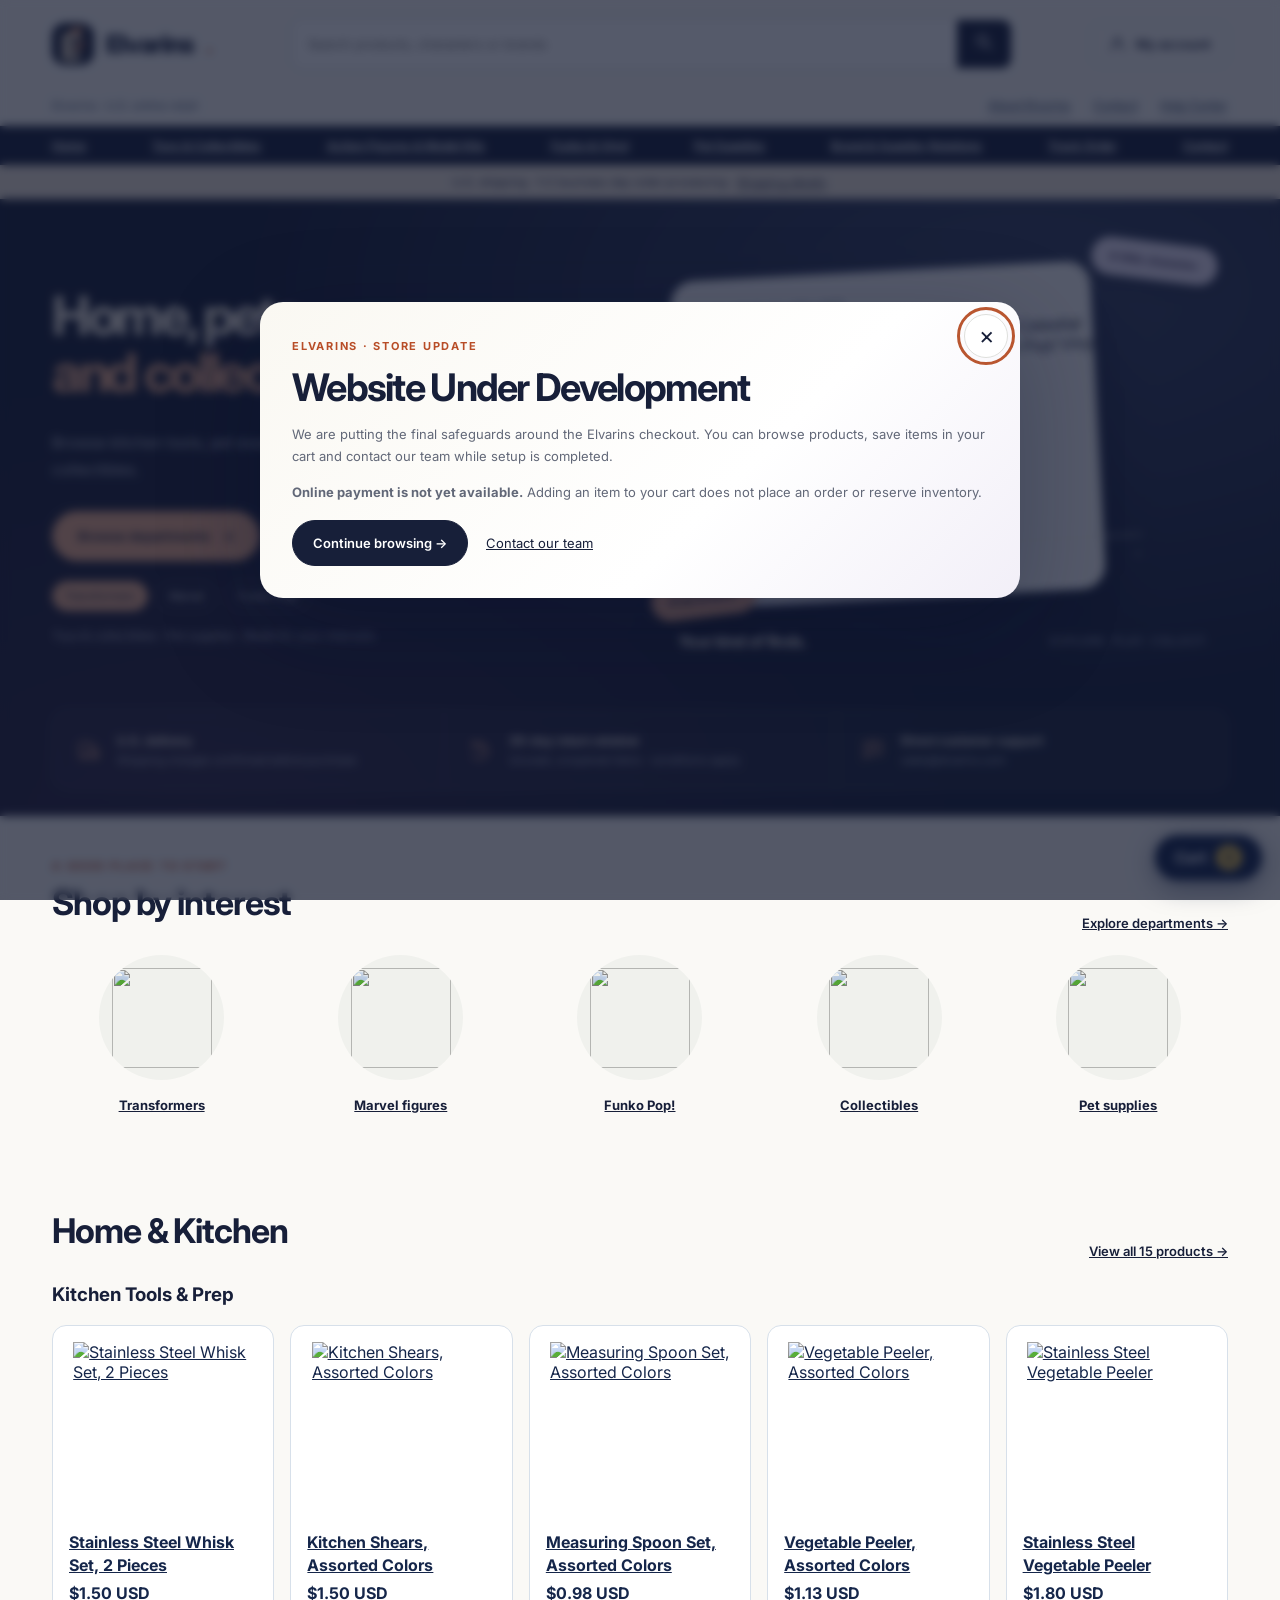
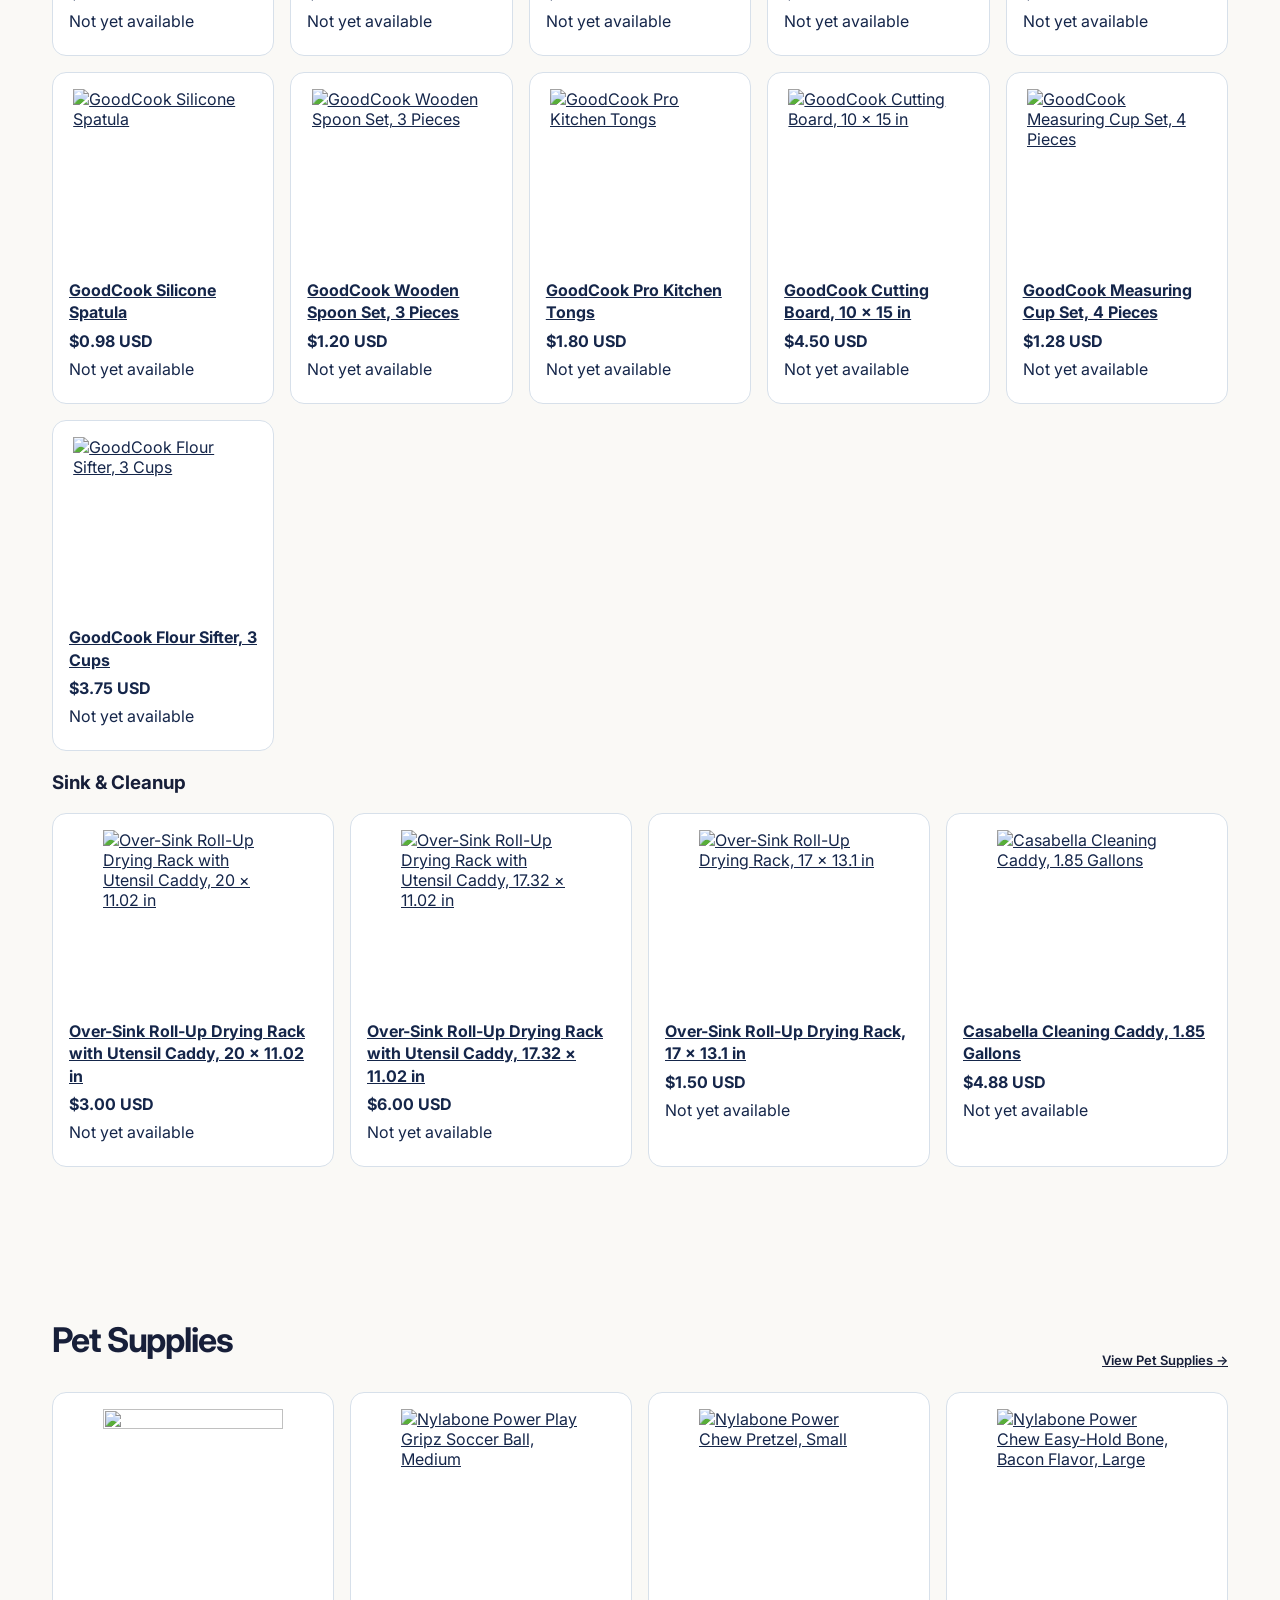
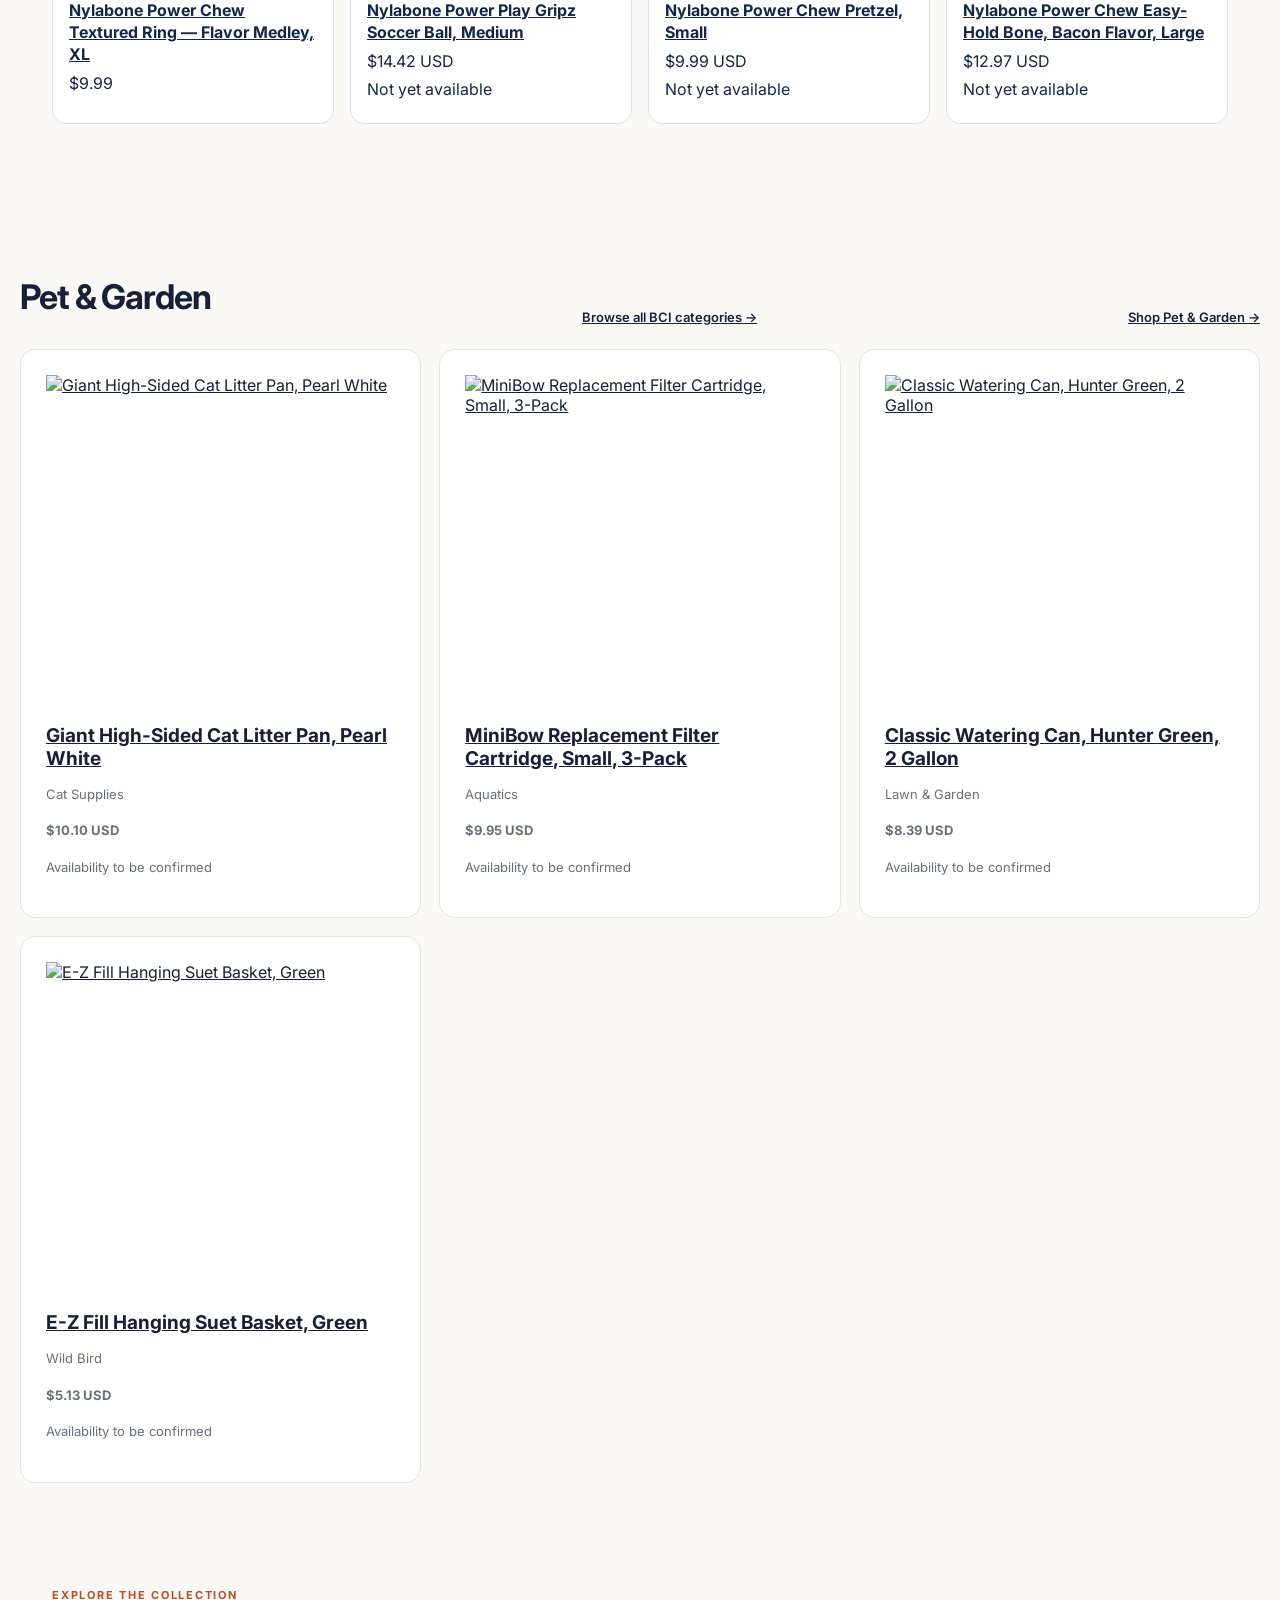
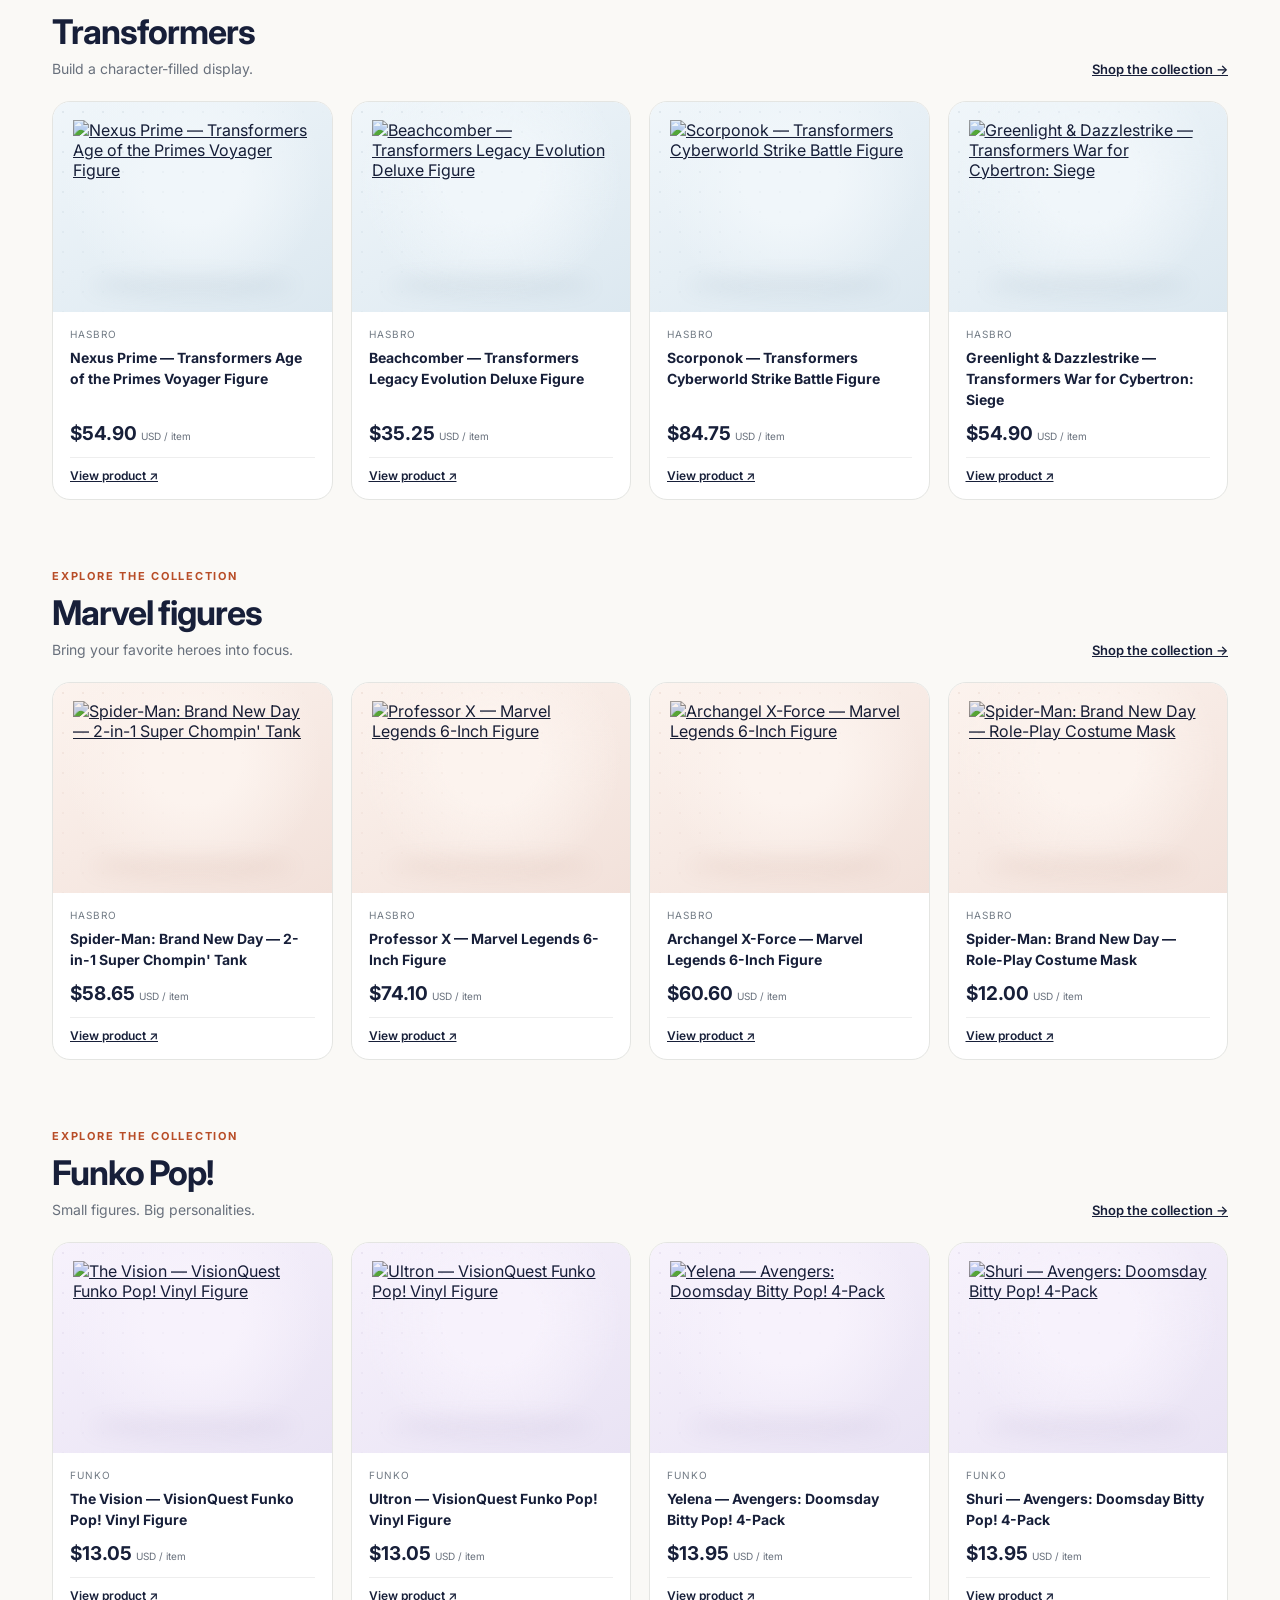
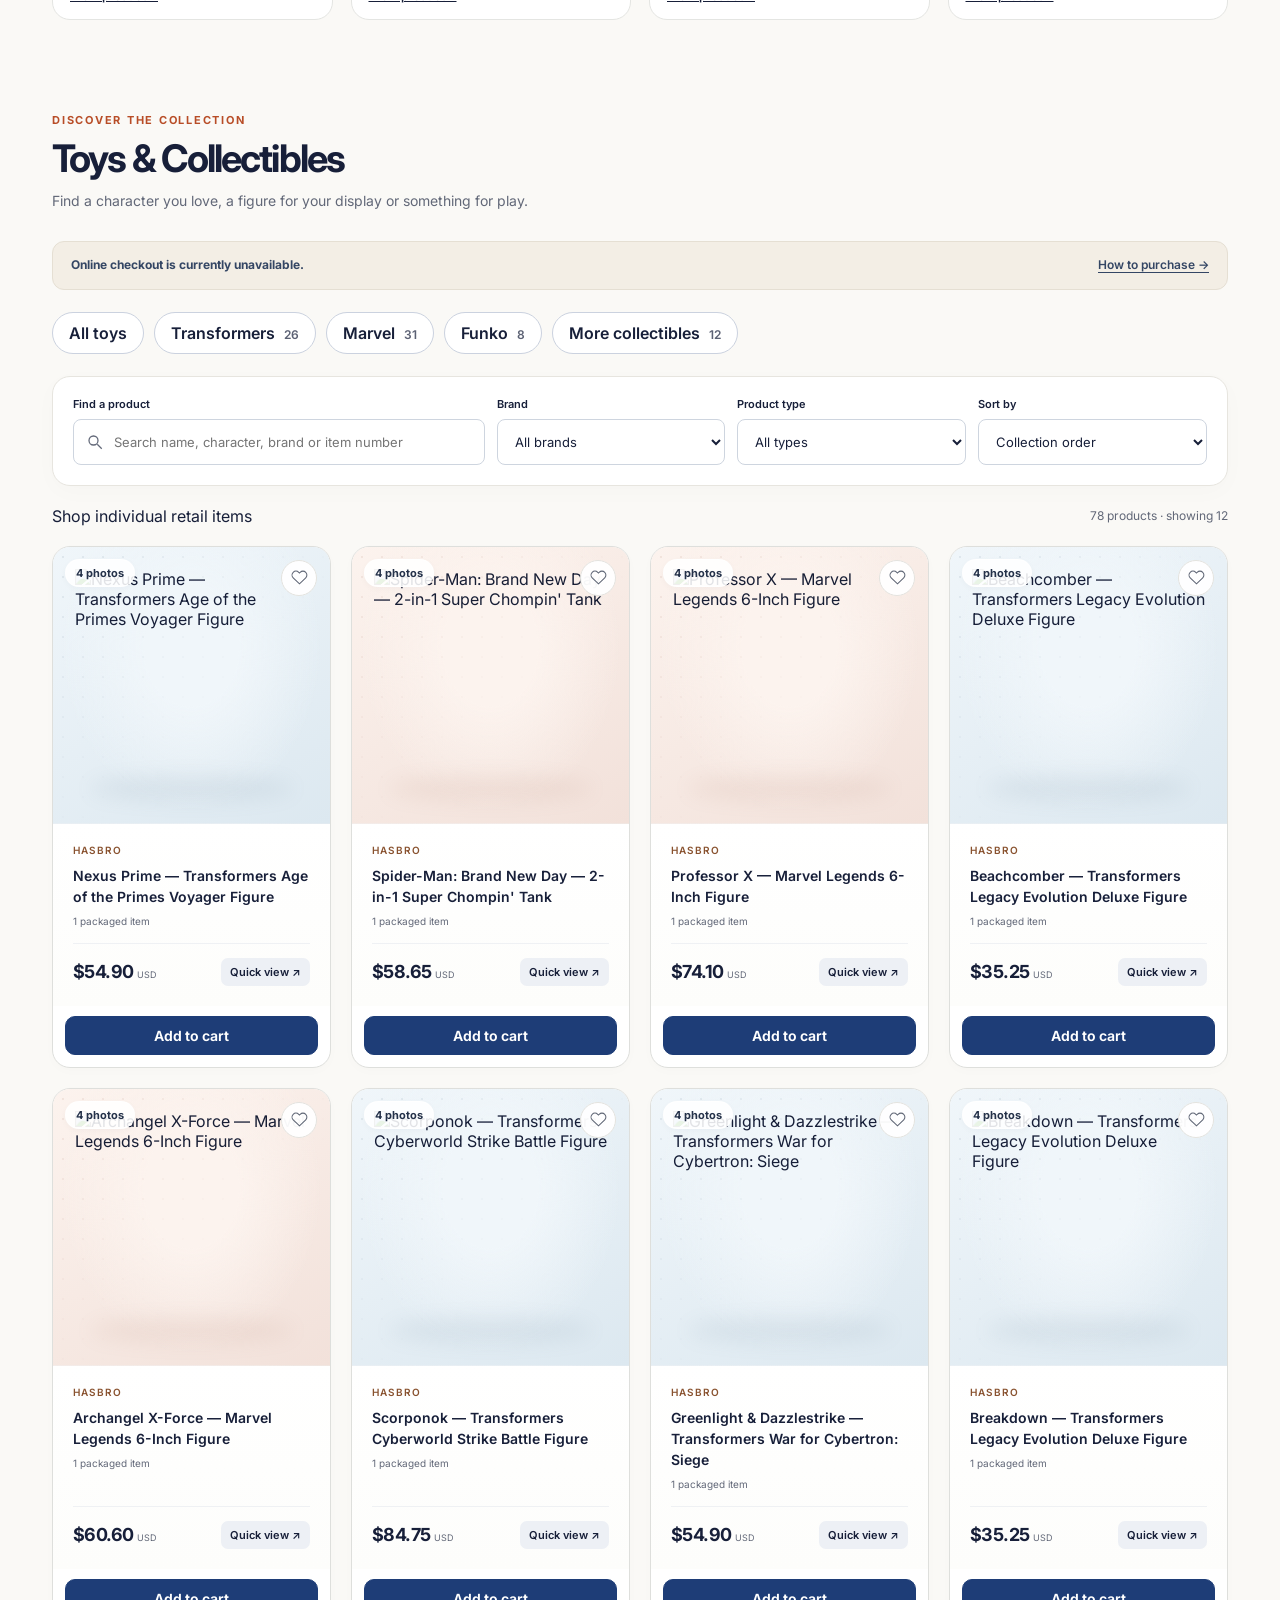
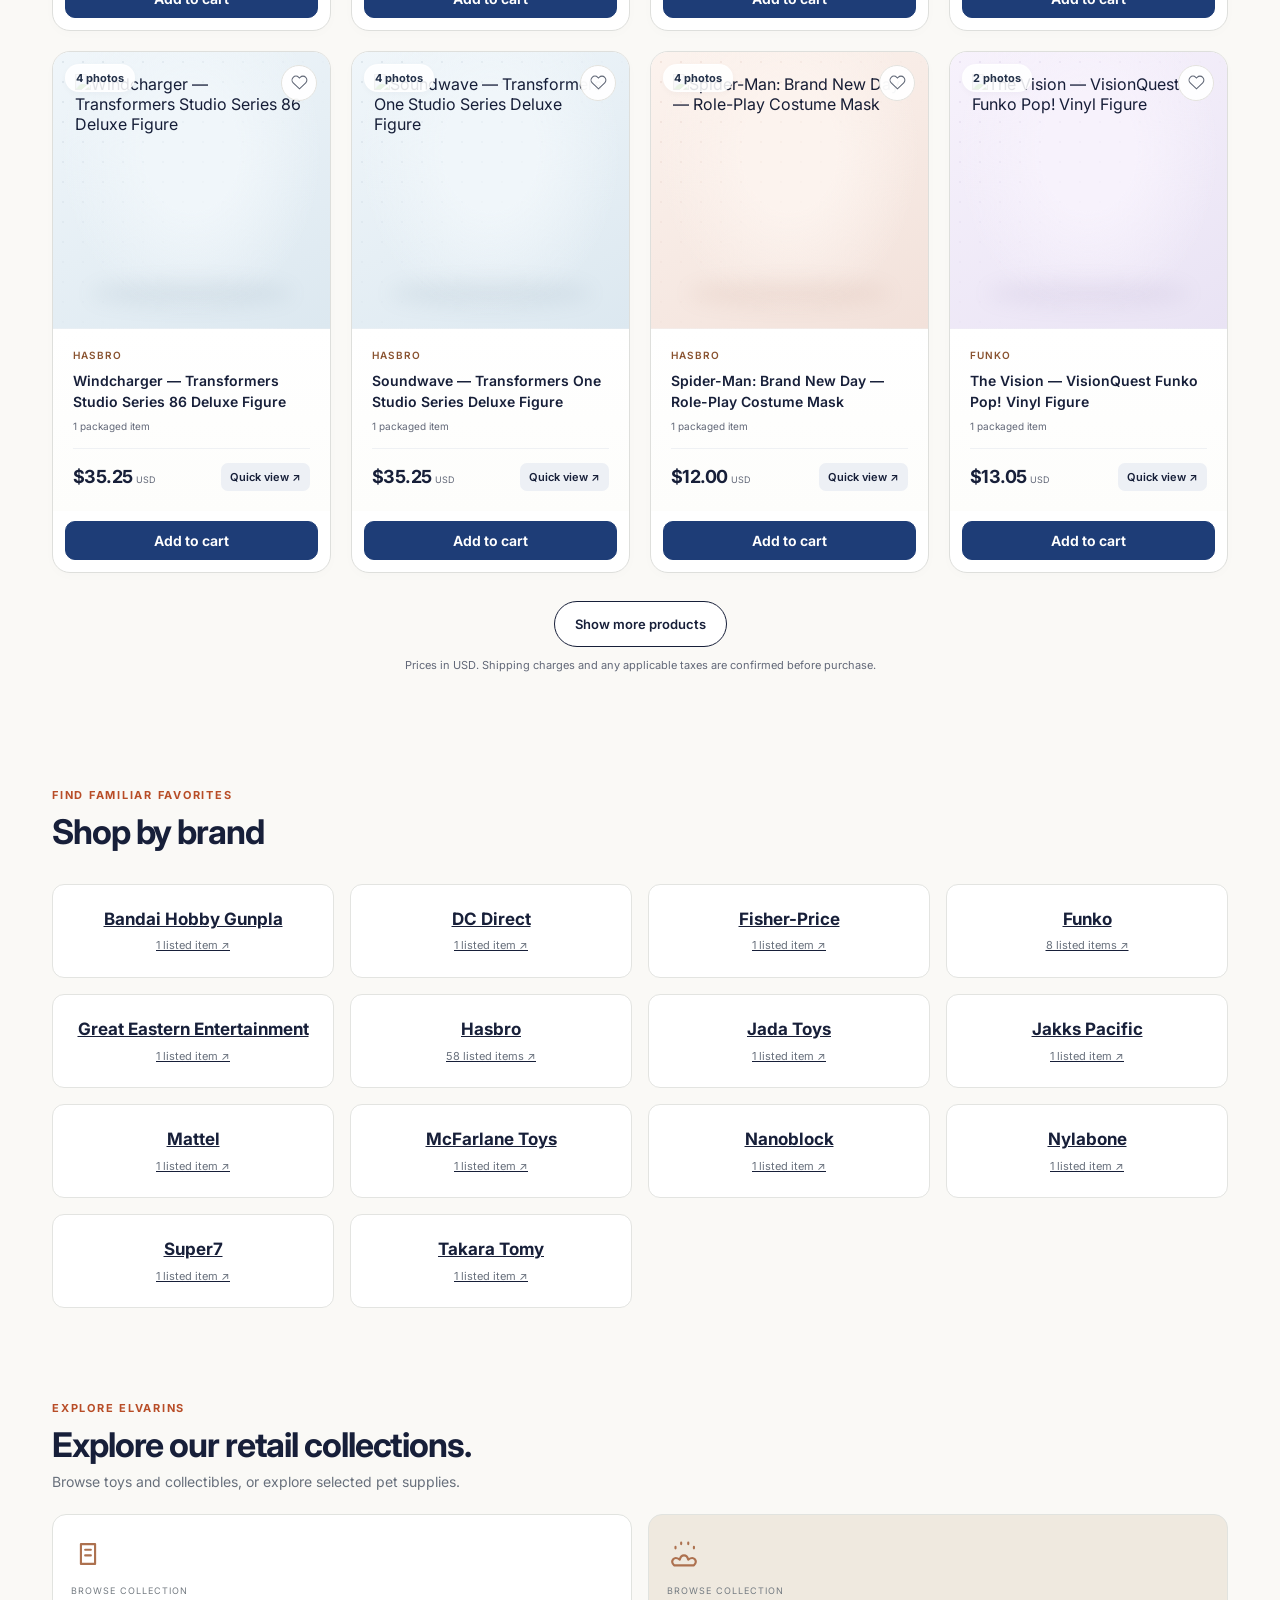
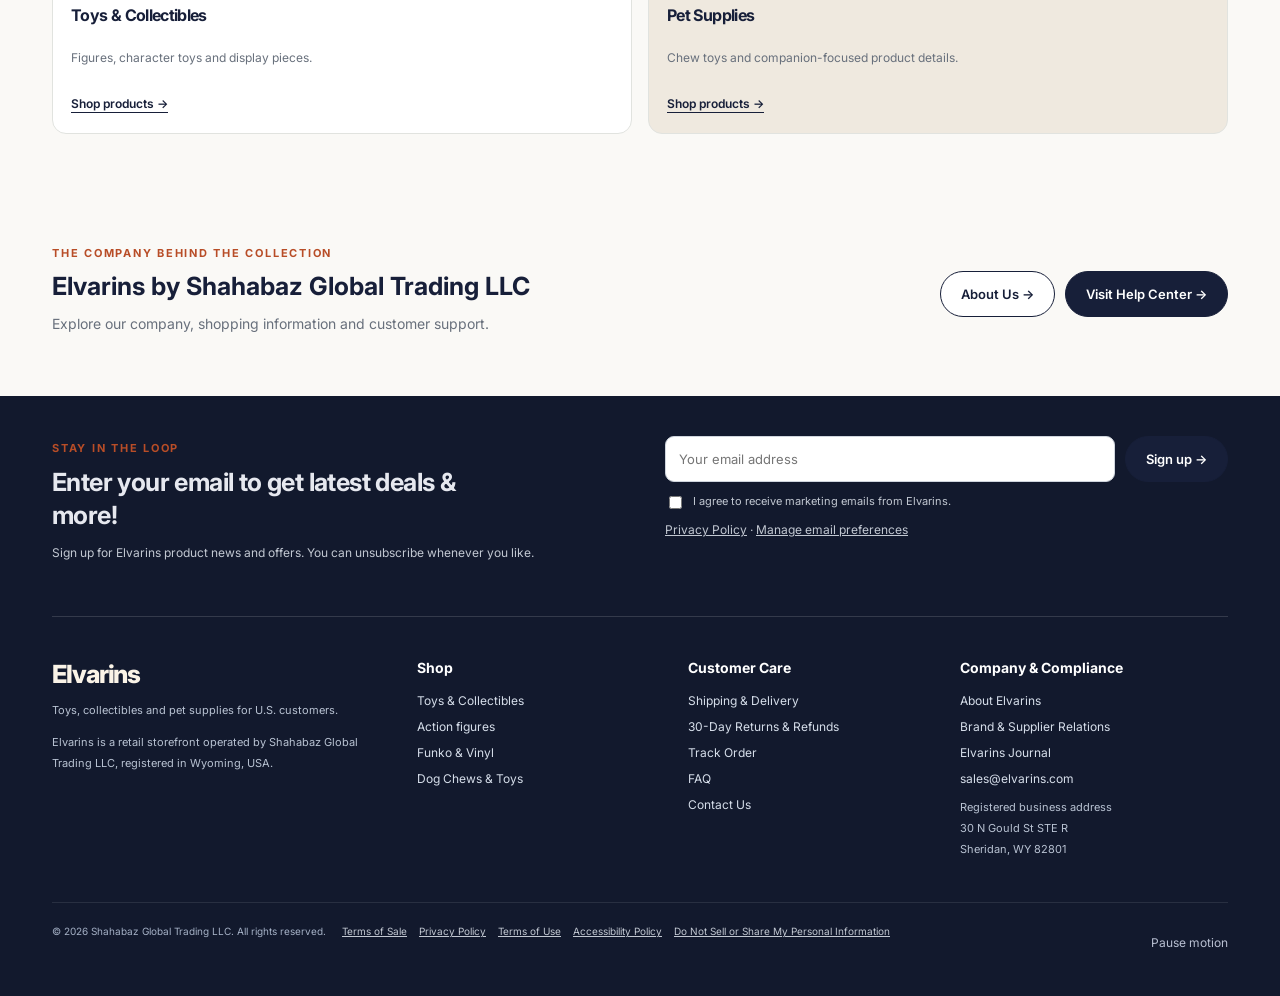
==== commit 521b084a: "Clarify saved cart and checkout status" ====
--- a/index.html
+++ b/index.html
@@ -138,11 +138,11 @@
 
 <section class="home-support wrap"><div><span class="section-kicker">The company behind the collection</span><h2>Elvarins by Shahabaz Global Trading LLC</h2><p>Explore our company, shopping information and customer support.</p></div><div><a class="btn" href="/about">About Us →</a><a class="btn btn-primary" href="/help-center">Visit Help Center →</a></div></section></main>
 <footer class="retail-footer"><div class="wrap"><section class="newsletter-panel" aria-labelledby="newsletter-title"><div><span class="section-kicker">Stay in the loop</span><h2 id="newsletter-title">Enter your email to get latest deals &amp; more!</h2><p>Sign up for Elvarins product news and offers. You can unsubscribe whenever you like.</p></div><form id="newsletter-form" class="newsletter-form"><label class="sr-only" for="newsletter-email">Email for product news and deals</label><div class="newsletter-entry"><input id="newsletter-email" name="email" type="email" autocomplete="email" maxlength="254" placeholder="Your email address" required><button class="btn btn-primary" type="submit">Sign up →</button></div><label class="newsletter-consent"><input type="checkbox" name="consent" required> I agree to receive marketing emails from Elvarins.</label><label class="newsletter-honeypot" aria-hidden="true">Leave this empty<input name="website" tabindex="-1" autocomplete="off"></label><p class="newsletter-note"><a href="/privacy-policy">Privacy Policy</a> · <a href="/newsletter">Manage email preferences</a></p><p id="newsletter-status" role="status" aria-live="polite"></p></form></section><div class="footer-grid"><div><a class="logo" href="/">Elvarins</a><p>Toys, collectibles and pet supplies for U.S. customers.</p><p>Elvarins is a retail storefront operated by Shahabaz Global Trading LLC, registered in Wyoming, USA.</p></div><div><h3>Shop</h3><a href="/#shop">Toys &amp; Collectibles</a><a href="/collections/transformers">Action figures</a><a href="/collections/funko">Funko &amp; Vinyl</a><a href="/collections/pet-supplies">Dog Chews &amp; Toys</a></div><div><h3>Customer Care</h3><a href="/shipping-delivery">Shipping &amp; Delivery</a><a href="/returns">30-Day Returns &amp; Refunds</a><a href="/track-order">Track Order</a><a href="/help-center">FAQ</a><a href="/contact">Contact Us</a></div><div><h3>Company &amp; Compliance</h3><a href="/about">About Elvarins</a><a href="/brand-partners">Brand &amp; Supplier Relations</a><a href="/blog">Elvarins Journal</a><a href="mailto:sales@elvarins.com">sales@elvarins.com</a><p>Registered business address<br>30 N Gould St STE R<br>Sheridan, WY 82801</p></div></div><div class="footer-bottom"><span>© 2026 Shahabaz Global Trading LLC. All rights reserved.</span><nav aria-label="Legal and privacy"><a href="/terms-of-sale">Terms of Sale</a><a href="/privacy-policy">Privacy Policy</a><a href="/terms-of-use">Terms of Use</a><a href="/accessibility">Accessibility Policy</a><a href="/privacy-choices">Do Not Sell or Share My Personal Information</a></nav></div></div></footer>
-<dialog id="product-dialog" aria-labelledby="detail-title"><button class="dialog-close" id="detail-close" type="button" aria-label="Close product details">×</button><div class="detail-grid"><div class="detail-photo" id="detail-gallery" role="region" aria-label="Product photo gallery"><div><img data-gallery-image id="detail-image" alt="" width="700" height="700" referrerpolicy="no-referrer"><div class="gallery-thumbs" data-gallery-thumbs hidden></div><p class="gallery-status" data-gallery-status aria-live="polite"></p><a data-gallery-zoom id="detail-zoom" class="zoom-link" target="_blank" rel="noopener noreferrer" hidden></a></div></div><div class="detail-copy"><span class="brand" id="detail-brand"></span><h2 id="detail-title"></h2><span class="price" id="detail-price"></span><dl><dt>Item number</dt><dd id="detail-sku"></dd><dt>Product type</dt><dd id="detail-type"></dd><dt id="detail-size-label" hidden>Item size</dt><dd id="detail-size" hidden></dd><dt id="detail-age-label" hidden>Manufacturer recommended age</dt><dd id="detail-age" hidden></dd><dt>Selling unit</dt><dd id="detail-unit"></dd><dt id="detail-contents-label" hidden>Package contents</dt><dd id="detail-contents" hidden></dd></dl><p class="detail-note" id="detail-case"></p><a id="detail-page" class="zoom-link">Full product details →</a><form id="shipping-form" class="shipping-form"><label for="shipping-qty">Quantity</label><input id="shipping-qty" type="number" min="1" max="20" value="1" required><p id="item-subtotal"></p><label for="shipping-zip">U.S. delivery ZIP code</label><input id="shipping-zip" inputmode="numeric" autocomplete="postal-code" pattern="[0-9]{5}(-[0-9]{4})?" maxlength="10" placeholder="e.g. 10001" required><button class="btn btn-primary" type="submit" id="shipping-submit">Check shipping</button><p id="shipping-result" role="status" aria-live="polite">Shipping is confirmed before purchase. It is not included in the item price.</p></form><button class="btn btn-primary" type="button" id="detail-inquiry" aria-describedby="quickview-purchase-note" data-product-question>Request purchase details →</button><p class="detail-note" id="quickview-purchase-note">We will confirm availability, shipping charges and any applicable taxes before purchase. This sends a customer-care request; it does not place an order. Online checkout is not yet enabled.</p><div class="detail-help"><a href="/shipping-delivery" data-close-dialog>Shipping details</a><a href="/returns" data-close-dialog>Return policy</a></div></div></div></dialog>
+<dialog id="product-dialog" aria-labelledby="detail-title"><button class="dialog-close" id="detail-close" type="button" aria-label="Close product details">×</button><div class="detail-grid"><div class="detail-photo" id="detail-gallery" role="region" aria-label="Product photo gallery"><div><img data-gallery-image id="detail-image" alt="" width="700" height="700" referrerpolicy="no-referrer"><div class="gallery-thumbs" data-gallery-thumbs hidden></div><p class="gallery-status" data-gallery-status aria-live="polite"></p><a data-gallery-zoom id="detail-zoom" class="zoom-link" target="_blank" rel="noopener noreferrer" hidden></a></div></div><div class="detail-copy"><span class="brand" id="detail-brand"></span><h2 id="detail-title"></h2><span class="price" id="detail-price"></span><dl><dt>Item number</dt><dd id="detail-sku"></dd><dt>Product type</dt><dd id="detail-type"></dd><dt id="detail-size-label" hidden>Item size</dt><dd id="detail-size" hidden></dd><dt id="detail-age-label" hidden>Manufacturer recommended age</dt><dd id="detail-age" hidden></dd><dt>Selling unit</dt><dd id="detail-unit"></dd><dt id="detail-contents-label" hidden>Package contents</dt><dd id="detail-contents" hidden></dd></dl><p class="detail-note" id="detail-case"></p><a id="detail-page" class="zoom-link">Full product details →</a><form id="shipping-form" hidden style="display:none" class="shipping-form"><label for="shipping-qty">Quantity</label><input id="shipping-qty" type="number" min="1" max="20" value="1" required><p id="item-subtotal"></p><label for="shipping-zip">U.S. delivery ZIP code</label><input id="shipping-zip" inputmode="numeric" autocomplete="postal-code" pattern="[0-9]{5}(-[0-9]{4})?" maxlength="10" placeholder="e.g. 10001" required><button class="btn btn-primary" type="submit" id="shipping-submit">Check shipping</button><p id="shipping-result" role="status" aria-live="polite">Shipping is confirmed before purchase. It is not included in the item price.</p></form><div class="detail-help"><a href="/shipping-delivery" data-close-dialog>Shipping details</a><a href="/returns" data-close-dialog>Return policy</a></div></div></div></dialog>
 <script id="catalog-data" type="application/json">[{"sku":"HSG2001","title":"Nexus Prime — Transformers Age of the Primes Voyager Figure","brand":"Hasbro","productType":"Action Figures","sellingUnit":"One retail item","price":54.9,"image":"https://media.entertainmentearth.com/assets/images/f7c4c204261c4919bd7c4c38482a98fclg.jpg","thumbnail":"https://media.entertainmentearth.com/assets/images/f7c4c204261c4919bd7c4c38482a98fcsm.jpg","slug":"transformers-age-of-the-primes-voyager-nexus-prime-hsg2001","url":"/products/transformers-age-of-the-primes-voyager-nexus-prime-hsg2001","collection":"transformers","description":"Add Nexus Prime to your Age of the Primes collection. This Voyager figure brings a distinctive Transformers character to your display, with the individual retail package shown in the photo.","size":null,"sourceTitle":"Transformers Age of the Primes Voyager Nexus Prime","images":["https://media.entertainmentearth.com/assets/images/f7c4c204261c4919bd7c4c38482a98fclg.jpg","https://media.entertainmentearth.com/assets/images/0e89317545514b5ba5fc3bcd927f831alg.jpg","https://media.entertainmentearth.com/assets/images/a99f99a1761b4a07ae1fca426624f386lg.jpg","https://media.entertainmentearth.com/assets/images/0c3803f852ee459aa4ea482edc6dd694lg.jpg"]},{"sku":"HSG3439","title":"Spider-Man: Brand New Day — 2-in-1 Super Chompin' Tank","brand":"Hasbro","productType":"Vehicles","sellingUnit":"One retail item","price":58.65,"image":"https://media.entertainmentearth.com/assets/images/2274668c02164fa7b73d93bc8ad9f9b4lg.jpg","thumbnail":"https://media.entertainmentearth.com/assets/images/2274668c02164fa7b73d93bc8ad9f9b4sm.jpg","slug":"spider-man-brand-new-day-2-in-1-super-chompin-tank-hsg3439","url":"/products/spider-man-brand-new-day-2-in-1-super-chompin-tank-hsg3439","collection":"marvel","description":"Bring Spider-Man's world into vehicle play with the Super Chompin' Tank. Its 2-in-1 format makes this a character-led addition to a Spider-Man toy collection.","size":null,"sourceTitle":"Spider-Man: Brand New Day 2-In-1 Super Chompin' Tank","images":["https://media.entertainmentearth.com/assets/images/2274668c02164fa7b73d93bc8ad9f9b4lg.jpg","https://media.entertainmentearth.com/assets/images/b3209f68714648338c442fa54459863dlg.jpg","https://media.entertainmentearth.com/assets/images/62620eab2fec4cf6a8473a6babe831a9lg.jpg","https://media.entertainmentearth.com/assets/images/a340df167ede4fb5a5ef1fcef4815a90lg.jpg"]},{"sku":"HSE4703","title":"Professor X — Marvel Legends 6-Inch Figure","brand":"Hasbro","productType":"Action Figures","sellingUnit":"One retail item","price":74.1,"image":"https://media.entertainmentearth.com/assets/images/715e58769a394572b36c41f6103b40f5lg.jpg","thumbnail":"https://media.entertainmentearth.com/assets/images/715e58769a394572b36c41f6103b40f5sm.jpg","slug":"marvel-legends-professor-x-6-inch-action-figure-hse4703","url":"/products/marvel-legends-professor-x-6-inch-action-figure-hse4703","collection":"marvel","description":"Put the leader of the X-Men at the center of your Marvel Legends display. Professor X joins the collection in a 6-inch figure format.","size":"6 inches (as named by the manufacturer)","sourceTitle":"Marvel Legends Professor X 6-Inch Action Figure","images":["https://media.entertainmentearth.com/assets/images/715e58769a394572b36c41f6103b40f5lg.jpg","https://media.entertainmentearth.com/assets/images/9406782714b84f1496d9f9497843311dlg.jpg","https://media.entertainmentearth.com/assets/images/6608adacadd148f9bf0b8364a95dfb45lg.jpg","https://media.entertainmentearth.com/assets/images/1eac852f29a64e8aa057d0b686910f0clg.jpg"]},{"sku":"HSF7196","title":"Beachcomber — Transformers Legacy Evolution Deluxe Figure","brand":"Hasbro","productType":"Action Figures","sellingUnit":"One retail item","price":35.25,"image":"https://media.entertainmentearth.com/assets/images/14aa8503b9b0496c834784e609a2e715lg.jpg","thumbnail":"https://media.entertainmentearth.com/assets/images/14aa8503b9b0496c834784e609a2e715sm.jpg","slug":"transformers-generations-legacy-evolution-deluxe-beachcomber-hsf7196","url":"/products/transformers-generations-legacy-evolution-deluxe-beachcomber-hsf7196","collection":"transformers","description":"Make room for Beachcomber in your Legacy Evolution lineup. This Deluxe figure is an individual character release for Transformers fans building their collection.","size":null,"sourceTitle":"Transformers Generations Legacy Evolution Deluxe Beachcomber","images":["https://media.entertainmentearth.com/assets/images/14aa8503b9b0496c834784e609a2e715lg.jpg","https://media.entertainmentearth.com/assets/images/2c8acb9b40b84052927f8a0ff84599d0lg.jpg","https://media.entertainmentearth.com/assets/images/c32e00998bc945988ae629a8b696eff6lg.jpg","https://media.entertainmentearth.com/assets/images/ad48fff3fa50452b9a9b8c9c88981bf6lg.jpg"]},{"sku":"HSG0585","title":"Archangel X-Force — Marvel Legends 6-Inch Figure","brand":"Hasbro","productType":"Action Figures","sellingUnit":"One retail item","price":60.6,"image":"https://media.entertainmentearth.com/assets/images/5e7df7b1a9114853808bdde61bc0e6belg.jpg","thumbnail":"https://media.entertainmentearth.com/assets/images/5e7df7b1a9114853808bdde61bc0e6besm.jpg","slug":"x-men-marvel-legends-archangel-x-force-6-inch-action-figure-hsg0585","url":"/products/x-men-marvel-legends-archangel-x-force-6-inch-action-figure-hsg0585","collection":"marvel","description":"Expand your X-Men display with the X-Force version of Archangel. The 6-inch Marvel Legends format complements a character-focused collection.","size":"6 inches (as named by the manufacturer)","sourceTitle":"X-Men Marvel Legends Archangel X-Force 6-Inch Action Figure","images":["https://media.entertainmentearth.com/assets/images/5e7df7b1a9114853808bdde61bc0e6belg.jpg","https://media.entertainmentearth.com/assets/images/4c053cfe1167486aa50e68b0de804143lg.jpg","https://media.entertainmentearth.com/assets/images/6aa193e4c2974684a2125f3177e04293lg.jpg","https://media.entertainmentearth.com/assets/images/89125389e4414ed1b356cab7757ef8balg.jpg"]},{"sku":"HSG1659","title":"Scorponok — Transformers Cyberworld Strike Battle Figure","brand":"Hasbro","productType":"Action Figures","sellingUnit":"One retail item","price":84.75,"image":"https://media.entertainmentearth.com/assets/images/3ca2e825341546deae478140db15e13flg.jpg","thumbnail":"https://media.entertainmentearth.com/assets/images/3ca2e825341546deae478140db15e13fsm.jpg","slug":"transformers-cyberworld-scorponok-strike-battle-figure-hsg1659","url":"/products/transformers-cyberworld-scorponok-strike-battle-figure-hsg1659","collection":"transformers","description":"Introduce Scorponok to your Cyberworld lineup. This Strike Battle figure offers a character-driven choice for fans exploring the Transformers Cyberworld range.","size":null,"sourceTitle":"Transformers Cyberworld Scorponok Strike Battle Figure","images":["https://media.entertainmentearth.com/assets/images/3ca2e825341546deae478140db15e13flg.jpg","https://media.entertainmentearth.com/assets/images/0d1d59277288412a816b3122f193aa3clg.jpg","https://media.entertainmentearth.com/assets/images/510759c0cdad4bab8c1f9c2503085463lg.jpg","https://media.entertainmentearth.com/assets/images/30384251cc2d459dafd54914bd45edeclg.jpg"]},{"sku":"HSE4486","title":"Greenlight & Dazzlestrike — Transformers War for Cybertron: Siege","brand":"Hasbro","productType":"Action Figures","sellingUnit":"One retail item","price":54.9,"image":"https://media.entertainmentearth.com/assets/images/d30b065094d34ebc9f16c3db9154f11flg.jpg","thumbnail":"https://media.entertainmentearth.com/assets/images/d30b065094d34ebc9f16c3db9154f11fsm.jpg","slug":"transformers-wfc-siege-greenlight-with-dazzlestrike-hse4486","url":"/products/transformers-wfc-siege-greenlight-with-dazzlestrike-hse4486","collection":"transformers","description":"Bring Greenlight and Dazzlestrike into your Siege collection together. The price covers the original retail release named here, sold as one packaged item.","size":null,"sourceTitle":"Transformers WFC Siege Greenlight with Dazzlestrike","images":["https://media.entertainmentearth.com/assets/images/d30b065094d34ebc9f16c3db9154f11flg.jpg","https://media.entertainmentearth.com/assets/images/985e535d7d804afb9588adb15381ac64lg.jpg","https://media.entertainmentearth.com/assets/images/047ebd0e4fc94a50a456fdb8b4ca2bdelg.jpg","https://media.entertainmentearth.com/assets/images/d545126b8004453489146e3b7683f654lg.jpg"]},{"sku":"HSF7187","title":"Breakdown — Transformers Legacy Evolution Deluxe Figure","brand":"Hasbro","productType":"Action Figures","sellingUnit":"One retail item","price":35.25,"image":"https://media.entertainmentearth.com/assets/images/c0a8946ae07347ec8541f3e495a5a630lg.jpg","thumbnail":"https://media.entertainmentearth.com/assets/images/c0a8946ae07347ec8541f3e495a5a630sm.jpg","slug":"transformers-generations-legacy-evolution-deluxe-breakdown-hsf7187","url":"/products/transformers-generations-legacy-evolution-deluxe-breakdown-hsf7187","collection":"transformers","description":"Build out your Legacy Evolution collection with Breakdown. This individual Deluxe release adds another named character to a Transformers display.","size":null,"sourceTitle":"Transformers Generations Legacy Evolution Deluxe Breakdown","images":["https://media.entertainmentearth.com/assets/images/c0a8946ae07347ec8541f3e495a5a630lg.jpg","https://media.entertainmentearth.com/assets/images/757feabb0e694a6f8190d47df455b225lg.jpg","https://media.entertainmentearth.com/assets/images/b13b98346efa4da68e990b32d253decelg.jpg","https://media.entertainmentearth.com/assets/images/2ff5ea04c412414e90c33bdb918ce222lg.jpg"]},{"sku":"HSG1927","title":"Windcharger — Transformers Studio Series 86 Deluxe Figure","brand":"Hasbro","productType":"Action Figures","sellingUnit":"One retail item","price":35.25,"image":"https://media.entertainmentearth.com/assets/images/ff6aae19a79443faa120bacead294dc8lg.jpg","thumbnail":"https://media.entertainmentearth.com/assets/images/ff6aae19a79443faa120bacead294dc8sm.jpg","slug":"transformers-studio-series-86-deluxe-the-movie-windcharger-hsg1927","url":"/products/transformers-studio-series-86-deluxe-the-movie-windcharger-hsg1927","collection":"transformers","description":"Celebrate the movie-era Transformers lineup with Windcharger. This Studio Series 86 Deluxe release belongs alongside your other characters from The Transformers: The Movie.","size":null,"sourceTitle":"Transformers Studio Series 86 Deluxe The Movie Windcharger","images":["https://media.entertainmentearth.com/assets/images/ff6aae19a79443faa120bacead294dc8lg.jpg","https://media.entertainmentearth.com/assets/images/84f3f383aa934c329fec0799c0f1ca0alg.jpg","https://media.entertainmentearth.com/assets/images/abbb909b8eae40f482a20610c00c2d62lg.jpg","https://media.entertainmentearth.com/assets/images/b57933b88c8443f583dd7c9a6660a2edlg.jpg"]},{"sku":"HSG2200","title":"Soundwave — Transformers One Studio Series Deluxe Figure","brand":"Hasbro","productType":"Action Figures","sellingUnit":"One retail item","price":35.25,"image":"https://media.entertainmentearth.com/assets/images/ba0d828023b942c3967698892aea206blg.jpg","thumbnail":"https://media.entertainmentearth.com/assets/images/ba0d828023b942c3967698892aea206bsm.jpg","slug":"transformers-studio-series-deluxe-transformers-one-soundwave-hsg2200","url":"/products/transformers-studio-series-deluxe-transformers-one-soundwave-hsg2200","collection":"transformers","description":"Add the Transformers One version of Soundwave to your Studio Series collection. This Deluxe character release keeps the focus on the film's distinctive lineup.","size":null,"sourceTitle":"Transformers Studio Series Deluxe Transformers One Soundwave","images":["https://media.entertainmentearth.com/assets/images/ba0d828023b942c3967698892aea206blg.jpg","https://media.entertainmentearth.com/assets/images/74711a8855d1430599075d600c525442lg.jpg","https://media.entertainmentearth.com/assets/images/9c5759f7e6cf4438851113ab7bb7cd82lg.jpg","https://media.entertainmentearth.com/assets/images/efb473b4c2c34e05a750d315fecd0421lg.jpg"]},{"sku":"HSG3442","title":"Spider-Man: Brand New Day — Role-Play Costume Mask","brand":"Hasbro","productType":"Masks","sellingUnit":"One retail item","price":12,"image":"https://media.entertainmentearth.com/assets/images/511fefd83b0e4ccaa968a5c2cf4f3d48lg.jpg","thumbnail":"https://media.entertainmentearth.com/assets/images/511fefd83b0e4ccaa968a5c2cf4f3d48sm.jpg","slug":"spider-man-brand-new-day-role-play-costume-mask-hsg3442","url":"/products/spider-man-brand-new-day-role-play-costume-mask-hsg3442","collection":"marvel","description":"Complete a Spider-Man-inspired role-play look with this character costume mask. Match the exact retail item shown before adding it to your costume collection.","size":null,"sourceTitle":"Spider-Man: Brand New Day Role Play Costume Mask","images":["https://media.entertainmentearth.com/assets/images/511fefd83b0e4ccaa968a5c2cf4f3d48lg.jpg","https://media.entertainmentearth.com/assets/images/a6de650bcd7d41ee8bede04d0bb437f9lg.jpg","https://media.entertainmentearth.com/assets/images/9b2ecc895f5e403d85c011ac721dbcd3lg.jpg","https://media.entertainmentearth.com/assets/images/fc3ee631f2f146cab40107601cdbd126lg.jpg"]},{"sku":"FU93834","title":"The Vision — VisionQuest Funko Pop! Vinyl Figure","brand":"Funko","productType":"Vinyl Figures","sellingUnit":"One retail item","price":13.05,"image":"https://media.entertainmentearth.com/assets/images/75def49607504005aa5a6881cd447955lg.jpg","thumbnail":"https://media.entertainmentearth.com/assets/images/75def49607504005aa5a6881cd447955sm.jpg","slug":"visionquest-the-vision-funko-pop-vinyl-figure-1650-fu93834","url":"/products/visionquest-the-vision-funko-pop-vinyl-figure-1650-fu93834","collection":"funko","description":"Bring The Vision to your Funko display in Pop! vinyl form. This VisionQuest release is a compact character collectible for fans of the series.","size":null,"sourceTitle":"VisionQuest The Vision Funko Pop! Vinyl Figure #1650","images":["https://media.entertainmentearth.com/assets/images/75def49607504005aa5a6881cd447955lg.jpg","https://media.entertainmentearth.com/assets/images/fd7033157d4d4562a32d276f6d5ebbf5lg.jpg"]},{"sku":"HSG1964","title":"Soundwave Deep Sea Explorer — Transformers Cyberworld","brand":"Hasbro","productType":"Action Figures","sellingUnit":"One retail item","price":42.6,"image":"https://media.entertainmentearth.com/assets/images/c1d8113950cd44eb9084f07633946e90lg.jpg","thumbnail":"https://media.entertainmentearth.com/assets/images/c1d8113950cd44eb9084f07633946e90sm.jpg","slug":"transformers-cyberworld-soundwave-deep-sea-explorer-hsg1964","url":"/products/transformers-cyberworld-soundwave-deep-sea-explorer-hsg1964","collection":"transformers","description":"Explore a different side of Soundwave with the Deep Sea Explorer release. Add this Cyberworld character to your Transformers collection as an individual packaged item.","size":null,"sourceTitle":"Transformers Cyberworld Soundwave Deep Sea Explorer","images":["https://media.entertainmentearth.com/assets/images/c1d8113950cd44eb9084f07633946e90lg.jpg","https://media.entertainmentearth.com/assets/images/0a4bed86ee56411d95866589b48a863flg.jpg","https://media.entertainmentearth.com/assets/images/e8f9106cb47e427d952d028f4db2a33elg.jpg","https://media.entertainmentearth.com/assets/images/8a50544df71e4a5da2b2c9ab1132ccfblg.jpg"]},{"sku":"HSG2784","title":"Herald of Unicron — Transformers Age of the Primes Leader Figure","brand":"Hasbro","productType":"Action Figures","sellingUnit":"One retail item","price":76.65,"image":"https://media.entertainmentearth.com/assets/images/2ed5698e5e6c492f850789fa13aad7e8lg.jpg","thumbnail":"https://media.entertainmentearth.com/assets/images/2ed5698e5e6c492f850789fa13aad7e8sm.jpg","slug":"transformers-age-of-the-primes-leader-herald-of-unicron-hsg2784","url":"/products/transformers-age-of-the-primes-leader-herald-of-unicron-hsg2784","collection":"transformers","description":"Give the Herald of Unicron a place in your Age of the Primes lineup. This Leader release adds a dramatic character choice to a Transformers collection.","size":null,"sourceTitle":"Transformers Age of the Primes Leader Herald of Unicron","images":["https://media.entertainmentearth.com/assets/images/2ed5698e5e6c492f850789fa13aad7e8lg.jpg","https://media.entertainmentearth.com/assets/images/ec15277753424cc3a90a383fcb35044elg.jpg","https://media.entertainmentearth.com/assets/images/28a2b81caa6943a0b76c098fbc69c54elg.jpg","https://media.entertainmentearth.com/assets/images/0b4ee0b1889d451b8d4fab863c47060elg.jpg"]},{"sku":"HSG0889","title":"Captain America — Avengers Shield-Shot Cycle","brand":"Hasbro","productType":"Action Figures","sellingUnit":"One retail item","price":28.2,"image":"https://media.entertainmentearth.com/assets/images/15484fd7d490444fa044f23f65380b6dlg.jpg","thumbnail":"https://media.entertainmentearth.com/assets/images/15484fd7d490444fa044f23f65380b6dsm.jpg","slug":"avengers-captain-america-shield-shot-cycle-vehicle-hsg0889","url":"/products/avengers-captain-america-shield-shot-cycle-vehicle-hsg0889","collection":"marvel","description":"Pair Captain America's character theme with vehicle play. The Shield-Shot Cycle is an Avengers-inspired addition to a collection of superhero toys.","size":null,"sourceTitle":"Avengers Captain America Shield-Shot Cycle Vehicle","images":["https://media.entertainmentearth.com/assets/images/15484fd7d490444fa044f23f65380b6dlg.jpg","https://media.entertainmentearth.com/assets/images/17a5a5e49d024a26a92f86d6280456eblg.jpg","https://media.entertainmentearth.com/assets/images/7a29ff0787384e19b7d060641e7581e7lg.jpg","https://media.entertainmentearth.com/assets/images/f76d009b1e4c4afcbacc22d759eca32clg.jpg"]},{"sku":"HSG2074","title":"Venom & Jeff the Land Shark — Marvel Legends Rivals Figure Set","brand":"Hasbro","productType":"Action Figures","sellingUnit":"One retail item","price":84.45,"image":"https://media.entertainmentearth.com/assets/images/91555ba2bf6e44249534603af0558f50lg.jpg","thumbnail":"https://media.entertainmentearth.com/assets/images/91555ba2bf6e44249534603af0558f50sm.jpg","slug":"marvel-legends-rivals-venom-jeff-land-shark-action-figures-hsg2074","url":"/products/marvel-legends-rivals-venom-jeff-land-shark-action-figures-hsg2074","collection":"marvel","description":"Bring two Marvel Rivals characters into your collection together. Venom and Jeff the Land Shark are offered as the original packaged figure set, rather than separate supplier units.","size":null,"sourceTitle":"Marvel Legends Rivals Venom & Jeff Land Shark Action Figures","images":["https://media.entertainmentearth.com/assets/images/91555ba2bf6e44249534603af0558f50lg.jpg","https://media.entertainmentearth.com/assets/images/630cc2cc4c2c420a888d079022158747lg.jpg","https://media.entertainmentearth.com/assets/images/db7d3488d48c42dfa7667ab686f6b014lg.jpg","https://media.entertainmentearth.com/assets/images/a33317ffbf994dc4a830d6fe73ef04f6lg.jpg"]},{"sku":"MF14569","title":"Wolverine — Marvel Video Game 1:3 Scale Cowl Bust","brand":"McFarlane Toys","productType":"Busts","sellingUnit":"One retail item","price":21.75,"image":"https://media.entertainmentearth.com/assets/images/36cfc2410ca04881b8986e99a762722flg.jpg","thumbnail":"https://media.entertainmentearth.com/assets/images/36cfc2410ca04881b8986e99a762722fsm.jpg","slug":"marvel-wolverine-video-game-1-3-scale-cowl-replica-bust-mf14569","url":"/products/marvel-wolverine-video-game-1-3-scale-cowl-replica-bust-mf14569","collection":"marvel","description":"Give a display shelf a Wolverine-inspired focal point with this 1:3 scale cowl bust. This replica-style collectible is a display piece rather than an action figure.","size":null,"sourceTitle":"Marvel Wolverine Video Game 1:3 Scale Cowl Replica Bust","images":["https://media.entertainmentearth.com/assets/images/36cfc2410ca04881b8986e99a762722flg.jpg","https://media.entertainmentearth.com/assets/images/10c63db492544a0b8cc754c861f2ef1dlg.jpg","https://media.entertainmentearth.com/assets/images/a874be93d09b4a48ba9de7256ae40f46lg.jpg","https://media.entertainmentearth.com/assets/images/f515cd93edd0474eac3f15ccbccf5ab9lg.jpg"]},{"sku":"HSG2162","title":"Shockwave — Transformers Cyberworld Ultimate Energon Surge","brand":"Hasbro","productType":"Action Figures","sellingUnit":"One retail item","price":28.5,"image":"https://media.entertainmentearth.com/assets/images/328d94ab6b79443ca947f7cc89ee6942lg.jpg","thumbnail":"https://media.entertainmentearth.com/assets/images/328d94ab6b79443ca947f7cc89ee6942sm.jpg","slug":"transformers-cyberworld-shockwave-ultimate-energon-surge-hsg2162","url":"/products/transformers-cyberworld-shockwave-ultimate-energon-surge-hsg2162","collection":"transformers","description":"Add the Ultimate Energon Surge version of Shockwave to your Cyberworld range. A distinct character release for fans extending their Transformers lineup.","size":null,"sourceTitle":"Transformers Cyberworld Shockwave Ultimate Energon Surge","images":["https://media.entertainmentearth.com/assets/images/328d94ab6b79443ca947f7cc89ee6942lg.jpg","https://media.entertainmentearth.com/assets/images/20151b6b3a34494eb401a6215cb4d7d5lg.jpg","https://media.entertainmentearth.com/assets/images/fc41c724e8164b1fb1f2a9b4c3d6588flg.jpg","https://media.entertainmentearth.com/assets/images/c9d0111d7ea64d6d84fea17eea83952blg.jpg"]},{"sku":"HSE7873","title":"Iron Man — Avengers Titan Hero 12-Inch Figure","brand":"Hasbro","productType":"Action Figures","sellingUnit":"One retail item","price":14.25,"image":"https://media.entertainmentearth.com/assets/images/a6c12862b0a94424b4350d7a2ae17516lg.jpg","thumbnail":"https://media.entertainmentearth.com/assets/images/a6c12862b0a94424b4350d7a2ae17516sm.jpg","slug":"avengers-titan-hero-series-iron-man-12-inch-action-figure-hse7873","url":"/products/avengers-titan-hero-series-iron-man-12-inch-action-figure-hse7873","collection":"marvel","description":"Bring Iron Man into a larger-format superhero lineup. This 12-inch Titan Hero figure offers a familiar Avengers character in an easy-to-recognize display format.","size":"12 inches (as named by the manufacturer)","sourceTitle":"Avengers Titan Hero Series Iron Man 12-Inch Action Figure","images":["https://media.entertainmentearth.com/assets/images/a6c12862b0a94424b4350d7a2ae17516lg.jpg","https://media.entertainmentearth.com/assets/images/dbd761a9691c40faa449267fdcae0e9alg.jpg","https://media.entertainmentearth.com/assets/images/a0eca3e354c147439c1679bc25e9b22flg.jpg","https://media.entertainmentearth.com/assets/images/bca071ad05cc4d3bac8f758aa3f05cc8lg.jpg"]},{"sku":"HSG0605","title":"Gambit & Rogue — X-Men '97 Marvel Legends Figure Set","brand":"Hasbro","productType":"Action Figures","sellingUnit":"One retail item","price":74.1,"image":"https://media.entertainmentearth.com/assets/images/2b4d5a9658fc4cb2b4f00cac6c39eecalg.jpg","thumbnail":"https://media.entertainmentearth.com/assets/images/2b4d5a9658fc4cb2b4f00cac6c39eecasm.jpg","slug":"x-men-97-marvel-legends-gambit-and-rogue-figures-hsg0605","url":"/products/x-men-97-marvel-legends-gambit-and-rogue-figures-hsg0605","collection":"marvel","description":"Reunite Gambit and Rogue in your X-Men '97 collection. The listing covers the original packaged figure set featuring both named characters.","size":null,"sourceTitle":"X-Men 97 Marvel Legends Gambit and Rogue Figures","images":["https://media.entertainmentearth.com/assets/images/2b4d5a9658fc4cb2b4f00cac6c39eecalg.jpg","https://media.entertainmentearth.com/assets/images/ecdd2e8f17ee499ca1ec6b1f2f5f0ef4lg.jpg","https://media.entertainmentearth.com/assets/images/4bc5c9f007374565932ffa5c99e54079lg.jpg","https://media.entertainmentearth.com/assets/images/774fabc75de647829d37d49dd7602a70lg.jpg"]},{"sku":"HSG2191","title":"Shockwave — Transformers Studio Series 86 Voyager Figure","brand":"Hasbro","productType":"Action Figures","sellingUnit":"One retail item","price":54.9,"image":"https://media.entertainmentearth.com/assets/images/dc08de377e1e43d18c23bc2f3a209e9elg.jpg","thumbnail":"https://media.entertainmentearth.com/assets/images/dc08de377e1e43d18c23bc2f3a209e9esm.jpg","slug":"transformers-studio-series-86-voyager-movie-shockwave-hsg2191","url":"/products/transformers-studio-series-86-voyager-movie-shockwave-hsg2191","collection":"transformers","description":"Add a movie-era Decepticon to your Studio Series display with Shockwave. This Voyager release forms part of the Studio Series 86 lineup.","size":null,"sourceTitle":"Transformers Studio Series 86 Voyager Movie Shockwave","images":["https://media.entertainmentearth.com/assets/images/dc08de377e1e43d18c23bc2f3a209e9elg.jpg","https://media.entertainmentearth.com/assets/images/c2afbd87eadc4a7eaf50495e9c0d47e0lg.jpg","https://media.entertainmentearth.com/assets/images/e2e6e5bd07e74e30ae1b3a5a7314a36dlg.jpg","https://media.entertainmentearth.com/assets/images/e014f39499b74261a6633ee2c091e0b6lg.jpg"]},{"sku":"HSG2860","title":"Black Suit Spider-Man — Titan Series 12-Inch Figure","brand":"Hasbro","productType":"Action Figures","sellingUnit":"One retail item","price":14.25,"image":"https://media.entertainmentearth.com/assets/images/eb48b2eba5654968b6f5382a6fb62908lg.jpg","thumbnail":"https://media.entertainmentearth.com/assets/images/eb48b2eba5654968b6f5382a6fb62908sm.jpg","slug":"spider-man-titan-series-black-suit-12-inch-action-figure-hsg2860","url":"/products/spider-man-titan-series-black-suit-12-inch-action-figure-hsg2860","collection":"marvel","description":"Choose Spider-Man's black-suit look for your superhero collection. The 12-inch Titan Series format gives this alternate character appearance a larger presence.","size":"12 inches (as named by the manufacturer)","sourceTitle":"Spider-Man Titan Series Black Suit 12-Inch Action Figure","images":["https://media.entertainmentearth.com/assets/images/eb48b2eba5654968b6f5382a6fb62908lg.jpg","https://media.entertainmentearth.com/assets/images/00a6598534584c56a1360265fbddfc5elg.jpg","https://media.entertainmentearth.com/assets/images/4fe97c8e347140dea734b6f76272eca0lg.jpg","https://media.entertainmentearth.com/assets/images/a8bc2b81a7d8408f8ce8e6eb898d7f45lg.jpg"]},{"sku":"HSE7877","title":"Captain America — Avengers Titan Hero 12-Inch Figure","brand":"Hasbro","productType":"Action Figures","sellingUnit":"One retail item","price":14.25,"image":"https://media.entertainmentearth.com/assets/images/e7a9f33304654efa9292dba93612d123lg.jpg","thumbnail":"https://media.entertainmentearth.com/assets/images/e7a9f33304654efa9292dba93612d123sm.jpg","slug":"avengers-titan-hero-captain-america-12-inch-action-figure-hse7877","url":"/products/avengers-titan-hero-captain-america-12-inch-action-figure-hse7877","collection":"marvel","description":"Bring Captain America into your Titan Hero collection. This 12-inch figure is a larger-format option for an Avengers-themed toy lineup.","size":"12 inches (as named by the manufacturer)","sourceTitle":"Avengers Titan Hero Captain America 12-Inch Action Figure","images":["https://media.entertainmentearth.com/assets/images/e7a9f33304654efa9292dba93612d123lg.jpg","https://media.entertainmentearth.com/assets/images/bd3c22f47486437a8ea34ed78b655047lg.jpg","https://media.entertainmentearth.com/assets/images/e04c1dfeb8b64290a057c8b28348256alg.jpg","https://media.entertainmentearth.com/assets/images/d22ee0b0d1154ab3946e21adae444b9dlg.jpg"]},{"sku":"HSG0120","title":"Spidey & Goblin — Spidey and His Amazing Friends Dino-Webs","brand":"Hasbro","productType":"Action Figures","sellingUnit":"One retail item","price":13.35,"image":"https://media.entertainmentearth.com/assets/images/9271c7c34c0b4d408f9e336d14b8013elg.jpg","thumbnail":"https://media.entertainmentearth.com/assets/images/9271c7c34c0b4d408f9e336d14b8013esm.jpg","slug":"spidey-and-his-amazing-friends-dino-webs-spidey-and-goblin-hsg0120","url":"/products/spidey-and-his-amazing-friends-dino-webs-spidey-and-goblin-hsg0120","collection":"collectibles","description":"Add the Dino-Webs versions of Spidey and Goblin to your character collection. The named release is sold in its original retail package as one item.","size":null,"sourceTitle":"Spidey and His Amazing Friends Dino-Webs Spidey and Goblin","images":["https://media.entertainmentearth.com/assets/images/9271c7c34c0b4d408f9e336d14b8013elg.jpg","https://media.entertainmentearth.com/assets/images/0bdd5145b44b493580d5934386c35f20lg.jpg","https://media.entertainmentearth.com/assets/images/679a13bc6d274a0ebdc7c49506f11bd4lg.jpg","https://media.entertainmentearth.com/assets/images/07c4d3aa2a5e4c3a91e4b4da68480afclg.jpg"]},{"sku":"HSG0822","title":"Werewolf by Night — Marvel Legends 6-Inch Figure","brand":"Hasbro","productType":"Action Figures","sellingUnit":"One retail item","price":35.25,"image":"https://media.entertainmentearth.com/assets/images/f6b8602e6e2747f2aa476ee05956889blg.jpg","thumbnail":"https://media.entertainmentearth.com/assets/images/f6b8602e6e2747f2aa476ee05956889bsm.jpg","slug":"marvel-legends-series-werewolf-by-night-6-inch-action-figure-hsg0822","url":"/products/marvel-legends-series-werewolf-by-night-6-inch-action-figure-hsg0822","collection":"marvel","description":"Explore the supernatural side of Marvel with Werewolf by Night. This 6-inch Marvel Legends release adds a different character theme to a superhero display.","size":"6 inches (as named by the manufacturer)","sourceTitle":"Marvel Legends Series Werewolf By Night 6-Inch Action Figure","images":["https://media.entertainmentearth.com/assets/images/f6b8602e6e2747f2aa476ee05956889blg.jpg","https://media.entertainmentearth.com/assets/images/ee8eba3e0b4941bab6dee7631ee818d5lg.jpg","https://media.entertainmentearth.com/assets/images/ee2e026880a14ef79462ca5197ad5ac8lg.jpg","https://media.entertainmentearth.com/assets/images/2c6fa6c839cb4540b0cfb8cfd48a278clg.jpg"]},{"sku":"FU93836","title":"Ultron — VisionQuest Funko Pop! Vinyl Figure","brand":"Funko","productType":"Vinyl Figures","sellingUnit":"One retail item","price":13.05,"image":"https://media.entertainmentearth.com/assets/images/892cfae02871495391882c123fffd1dblg.jpg","thumbnail":"https://media.entertainmentearth.com/assets/images/892cfae02871495391882c123fffd1dbsm.jpg","slug":"visionquest-ultron-funko-pop-vinyl-figure-1650-fu93836","url":"/products/visionquest-ultron-funko-pop-vinyl-figure-1650-fu93836","collection":"funko","description":"Add Ultron's VisionQuest appearance to your Pop! collection. The vinyl figure offers a character-focused companion to other Marvel Funko releases.","size":null,"sourceTitle":"VisionQuest Ultron Funko Pop! Vinyl Figure #1650","images":["https://media.entertainmentearth.com/assets/images/892cfae02871495391882c123fffd1dblg.jpg","https://media.entertainmentearth.com/assets/images/5fe43b916d6e4fd1a0374b41eec99896lg.jpg"]},{"sku":"HSF3987","title":"Ghost-Spider — Spidey Supersized 9-Inch Figure","brand":"Hasbro","productType":"Action Figures","sellingUnit":"One retail item","price":13.5,"image":"https://media.entertainmentearth.com/assets/images/0fcee0d8a7b44d2da61d674541ebe5f4lg.jpg","thumbnail":"https://media.entertainmentearth.com/assets/images/0fcee0d8a7b44d2da61d674541ebe5f4sm.jpg","slug":"spidey-supersized-ghost-spider-9-inch-action-figure-hsf3987","url":"/products/spidey-supersized-ghost-spider-9-inch-action-figure-hsf3987","collection":"collectibles","description":"Bring Ghost-Spider into your Spidey lineup in a supersized format. This 9-inch figure is an individual character release, sold in its original retail package.","size":"9 inches (as named by the manufacturer)","sourceTitle":"Spidey Supersized Ghost Spider 9-inch Action Figure","images":["https://media.entertainmentearth.com/assets/images/0fcee0d8a7b44d2da61d674541ebe5f4lg.jpg","https://media.entertainmentearth.com/assets/images/c9e7228f720e435095801d701d301167lg.jpg","https://media.entertainmentearth.com/assets/images/6ce8aa16031f487e88cde6f016ccabablg.jpg","https://media.entertainmentearth.com/assets/images/e923e442df204fa9b4e6fb25fd28ac05lg.jpg"]},{"sku":"HSG2228","title":"Autobot Jazz — Transformers Cyberworld Energon Surge","brand":"Hasbro","productType":"Action Figures","sellingUnit":"One retail item","price":14.25,"image":"https://media.entertainmentearth.com/assets/images/e8e101e630904d6fbdbbfbd767e5d910lg.jpg","thumbnail":"https://media.entertainmentearth.com/assets/images/e8e101e630904d6fbdbbfbd767e5d910sm.jpg","slug":"transformers-cyberworld-autobot-jazz-energon-surge-hsg2228","url":"/products/transformers-cyberworld-autobot-jazz-energon-surge-hsg2228","collection":"transformers","description":"Expand your Cyberworld range with Autobot Jazz. This Energon Surge character release adds another individual Autobot to a Transformers collection.","size":null,"sourceTitle":"Transformers Cyberworld Autobot Jazz Energon Surge","images":["https://media.entertainmentearth.com/assets/images/e8e101e630904d6fbdbbfbd767e5d910lg.jpg","https://media.entertainmentearth.com/assets/images/990423df509b48cb9077376b9e5d7c6flg.jpg","https://media.entertainmentearth.com/assets/images/334fa7a640bd4869a1696a009716ff6blg.jpg","https://media.entertainmentearth.com/assets/images/c7633982bd134e57bc6f4b78c496726blg.jpg"]},{"sku":"FU92947","title":"Yelena — Avengers: Doomsday Bitty Pop! 4-Pack","brand":"Funko","productType":"Mini-Figures","sellingUnit":"One retail item","price":13.95,"image":"https://media.entertainmentearth.com/assets/images/54410471d98c4dfebe4794fea39f410elg.jpg","thumbnail":"https://media.entertainmentearth.com/assets/images/54410471d98c4dfebe4794fea39f410esm.jpg","slug":"avengers-doomsday-yelena-bitty-pop-mini-figure-4-pack-fu92947","url":"/products/avengers-doomsday-yelena-bitty-pop-mini-figure-4-pack-fu92947","collection":"funko","description":"Build a miniature Marvel display with the Yelena-led Bitty Pop! four-pack. The listed price covers one complete original retail four-pack.","size":null,"sourceTitle":"Avengers: Doomsday Yelena Bitty Pop! Mini-Figure 4-Pack","images":["https://media.entertainmentearth.com/assets/images/54410471d98c4dfebe4794fea39f410elg.jpg","https://media.entertainmentearth.com/assets/images/1093887a518b42e6b4562cdff51ac2a1lg.jpg","https://media.entertainmentearth.com/assets/images/732fd44b81034b0ba3c32306860ace61lg.jpg","https://media.entertainmentearth.com/assets/images/4fe34b8406044bb79aab5c238d1a2124lg.jpg"]},{"sku":"FU92949","title":"Shuri — Avengers: Doomsday Bitty Pop! 4-Pack","brand":"Funko","productType":"Mini-Figures","sellingUnit":"One retail item","price":13.95,"image":"https://media.entertainmentearth.com/assets/images/4793d8bd64764b919a008ff8c8a71ab0lg.jpg","thumbnail":"https://media.entertainmentearth.com/assets/images/4793d8bd64764b919a008ff8c8a71ab0sm.jpg","slug":"avengers-doomsday-shuri-funko-bitty-pop-mini-figure-4-pack-fu92949","url":"/products/avengers-doomsday-shuri-funko-bitty-pop-mini-figure-4-pack-fu92949","collection":"funko","description":"Add a Shuri-themed four-pack to your miniature Funko collection. All figures belonging to the named original retail pack are sold together as one packaged item.","size":null,"sourceTitle":"Avengers: Doomsday Shuri Funko Bitty Pop! Mini-Figure 4-Pack","images":["https://media.entertainmentearth.com/assets/images/4793d8bd64764b919a008ff8c8a71ab0lg.jpg","https://media.entertainmentearth.com/assets/images/0d63edd327ef4bbeb8486bb0c1caa935lg.jpg","https://media.entertainmentearth.com/assets/images/515fa1e877e5481da977f4999e445f3elg.jpg","https://media.entertainmentearth.com/assets/images/dc4fd0c3afeb4bb797fd0e43b0373e51lg.jpg"]},{"sku":"HSE1914","title":"Optimal Optimus — Transformers Power of the Primes: Throne of the Primes","brand":"Hasbro","productType":"Action Figures","sellingUnit":"One retail item","price":127.8,"image":"https://media.entertainmentearth.com/assets/images/05227b0e664946698f4695d2a64f2d80lg.jpg","thumbnail":"https://media.entertainmentearth.com/assets/images/05227b0e664946698f4695d2a64f2d80sm.jpg","slug":"transformers-potp-throne-of-the-primes-optimal-optimus-hse1914","url":"/products/transformers-potp-throne-of-the-primes-optimal-optimus-hse1914","collection":"transformers","description":"Add Optimal Optimus to your Power of the Primes collection. This Throne of the Primes release is offered as the original packaged collectible shown.","size":null,"sourceTitle":"Transformers POTP Throne of the Primes Optimal Optimus","images":["https://media.entertainmentearth.com/assets/images/05227b0e664946698f4695d2a64f2d80lg.jpg","https://media.entertainmentearth.com/assets/images/7ac637241636416aab230e3cc0f73fb9lg.jpg","https://media.entertainmentearth.com/assets/images/97381f620560461d95239cc7de01dadflg.jpg","https://media.entertainmentearth.com/assets/images/066aa56a9a164504b46603d47bf32f62lg.jpg"]},{"sku":"HSG1889","title":"Matrix of Leadership — Transformers Studio Series Prop Replica","brand":"Hasbro","productType":"Prop Replicas","sellingUnit":"One retail item","price":159.75,"image":"https://media.entertainmentearth.com/assets/images/be83e3d6308549849dccf1e44cc77628lg.jpg","thumbnail":"https://media.entertainmentearth.com/assets/images/be83e3d6308549849dccf1e44cc77628sm.jpg","slug":"transformers-studio-series-matrix-of-leadership-prop-replica-hsg1889","url":"/products/transformers-studio-series-matrix-of-leadership-prop-replica-hsg1889","collection":"transformers","description":"Bring an iconic Transformers object into your display with the Matrix of Leadership replica. A prop collectible for fans who want a display piece beyond character figures.","size":null,"sourceTitle":"Transformers Studio Series Matrix of Leadership Prop Replica","images":["https://media.entertainmentearth.com/assets/images/be83e3d6308549849dccf1e44cc77628lg.jpg","https://media.entertainmentearth.com/assets/images/138c51603d564727b2d59b755dd3bcaclg.jpg","https://media.entertainmentearth.com/assets/images/76a739cea31241c9a84a72c486864936lg.jpg","https://media.entertainmentearth.com/assets/images/551374d6fdcb4ce98cd17f1ec4465887lg.jpg"]},{"sku":"HSG2071","title":"Mole Man & Moloids — Fantastic Four Marvel Legends Figure Set","brand":"Hasbro","productType":"Action Figures","sellingUnit":"One retail item","price":51.6,"image":"https://media.entertainmentearth.com/assets/images/bb575442b591416a9ac21cd7871d274alg.jpg","thumbnail":"https://media.entertainmentearth.com/assets/images/bb575442b591416a9ac21cd7871d274asm.jpg","slug":"fantastic-four-marvel-legends-mole-man-moloids-figures-hsg2071","url":"/products/fantastic-four-marvel-legends-mole-man-moloids-figures-hsg2071","collection":"marvel","description":"Expand a Fantastic Four display with Mole Man and the Moloids. The original retail figure set is sold together as one packaged item.","size":null,"sourceTitle":"Fantastic Four Marvel Legends Mole Man & Moloids Figures","images":["https://media.entertainmentearth.com/assets/images/bb575442b591416a9ac21cd7871d274alg.jpg","https://media.entertainmentearth.com/assets/images/0d638eb7ee874e3cabbb7f66d851fb23lg.jpg","https://media.entertainmentearth.com/assets/images/46f7a0e48cb148ad93b68e17188fff75lg.jpg","https://media.entertainmentearth.com/assets/images/d3bb60de57d44c0eb21ce21cd50df4b3lg.jpg"]},{"sku":"HSG2197","title":"Cliffjumper — Transformers Studio Series 86 Deluxe Figure","brand":"Hasbro","productType":"Action Figures","sellingUnit":"One retail item","price":35.25,"image":"https://media.entertainmentearth.com/assets/images/bf9e1644287d483985f3c7d2d0eadf46lg.jpg","thumbnail":"https://media.entertainmentearth.com/assets/images/bf9e1644287d483985f3c7d2d0eadf46sm.jpg","slug":"transformers-studio-86-series-deluxe-class-cliffjumper-hsg2197","url":"/products/transformers-studio-86-series-deluxe-class-cliffjumper-hsg2197","collection":"transformers","description":"Add Cliffjumper to your Studio Series 86 character lineup. This Deluxe release is an individual addition to a movie-era Transformers collection.","size":null,"sourceTitle":"Transformers Studio 86 Series Deluxe Class Cliffjumper","images":["https://media.entertainmentearth.com/assets/images/bf9e1644287d483985f3c7d2d0eadf46lg.jpg","https://media.entertainmentearth.com/assets/images/2b0492afdc8d48d98bb7a8a8f315e4e2lg.jpg","https://media.entertainmentearth.com/assets/images/7a80d40be0d945a987522897c3a6f40alg.jpg","https://media.entertainmentearth.com/assets/images/3c131da439d34d66aebb4ee4efe95bbclg.jpg"]},{"sku":"HSG2856","title":"Miles Morales — Spider-Man Action FX Electronic Figure","brand":"Hasbro","productType":"Action Figures","sellingUnit":"One retail item","price":22.05,"image":"https://media.entertainmentearth.com/assets/images/65c2c5e887af4a84bc6aecefb61cd8e7lg.jpg","thumbnail":"https://media.entertainmentearth.com/assets/images/65c2c5e887af4a84bc6aecefb61cd8e7sm.jpg","slug":"spider-man-miles-morales-action-fx-electronic-action-figure-hsg2856","url":"/products/spider-man-miles-morales-action-fx-electronic-action-figure-hsg2856","collection":"marvel","description":"Bring Miles Morales into your Spider-Man toy collection. This Action FX release is identified as an electronic action figure; check the package instructions for its specific functions.","size":null,"sourceTitle":"Spider-Man Miles Morales Action FX Electronic Action Figure","images":["https://media.entertainmentearth.com/assets/images/65c2c5e887af4a84bc6aecefb61cd8e7lg.jpg","https://media.entertainmentearth.com/assets/images/3ab137f9e8f344bb990dbe8212533e7elg.jpg","https://media.entertainmentearth.com/assets/images/4902943b08f0423b9cafb2f159cd21a4lg.jpg","https://media.entertainmentearth.com/assets/images/abaeffef7f864a7bb2d884401eb9c5c7lg.jpg"]},{"sku":"HSG3396","title":"Hulk — Spider-Man: Brand New Day ActionVerse Figure","brand":"Hasbro","productType":"Action Figures","sellingUnit":"One retail item","price":14.25,"image":"https://media.entertainmentearth.com/assets/images/d9862994760448ebb9de085fbec07231lg.jpg","thumbnail":"https://media.entertainmentearth.com/assets/images/d9862994760448ebb9de085fbec07231sm.jpg","slug":"spider-man-brand-new-day-actionverse-hulk-action-figure-hsg3396","url":"/products/spider-man-brand-new-day-actionverse-hulk-action-figure-hsg3396","collection":"marvel","description":"Add Hulk to the Spider-Man: Brand New Day ActionVerse range. This character figure offers another Marvel option for building out the named toy lineup.","size":null,"sourceTitle":"Spider-Man: Brand New Day ActionVerse Hulk Action Figure","images":["https://media.entertainmentearth.com/assets/images/d9862994760448ebb9de085fbec07231lg.jpg","https://media.entertainmentearth.com/assets/images/737d6ab6ea814fa18799cf20125de46elg.jpg","https://media.entertainmentearth.com/assets/images/0be51fd4cece450aaa7cc1d84892e16flg.jpg","https://media.entertainmentearth.com/assets/images/828bed01fa0b47cd949e14438a815f8flg.jpg"]},{"sku":"HSG2382","title":"Wolverinepool — Deadpool & Wolverine Marvel Legends Figure","brand":"Hasbro","productType":"Action Figures","sellingUnit":"One retail item","price":35.25,"image":"https://media.entertainmentearth.com/assets/images/c24e2dd0ab8e49e6a65e20991aa34846lg.jpg","thumbnail":"https://media.entertainmentearth.com/assets/images/c24e2dd0ab8e49e6a65e20991aa34846sm.jpg","slug":"deadpool-wolverine-marvel-legends-wolverinepool-figure-hsg2382","url":"/products/deadpool-wolverine-marvel-legends-wolverinepool-figure-hsg2382","collection":"marvel","description":"Explore an unusual character combination with Wolverinepool. This Marvel Legends release belongs to the Deadpool & Wolverine collection.","size":null,"sourceTitle":"Deadpool & Wolverine Marvel Legends Wolverinepool Figure","images":["https://media.entertainmentearth.com/assets/images/c24e2dd0ab8e49e6a65e20991aa34846lg.jpg","https://media.entertainmentearth.com/assets/images/c57df701fba64d27a62ee7cb1c8a4596lg.jpg","https://media.entertainmentearth.com/assets/images/0c5bc93248104220953b4f988ad10c19lg.jpg","https://media.entertainmentearth.com/assets/images/0029142cbf9243b1b3485222a904e306lg.jpg"]},{"sku":"FU92650","title":"Celestial Rogue — X-Men '97 Funko Pop! Vinyl Figure","brand":"Funko","productType":"Vinyl Figures","sellingUnit":"One retail item","price":13.05,"image":"https://media.entertainmentearth.com/assets/images/13d687584f3d4214b46551842fe1f2d4lg.jpg","thumbnail":"https://media.entertainmentearth.com/assets/images/13d687584f3d4214b46551842fe1f2d4sm.jpg","slug":"x-men-97-celestial-rogue-funko-pop-vinyl-figure-fu92650","url":"/products/x-men-97-celestial-rogue-funko-pop-vinyl-figure-fu92650","collection":"funko","description":"Give Rogue's Celestial appearance a place in your X-Men '97 display. This Pop! vinyl release offers a distinct character variant for Funko collectors.","size":null,"sourceTitle":"X-Men '97 Celestial Rogue Funko Pop! Vinyl Figure","images":["https://media.entertainmentearth.com/assets/images/13d687584f3d4214b46551842fe1f2d4lg.jpg","https://media.entertainmentearth.com/assets/images/58ff36280c7d4242b3c23abb353e65b4lg.jpg"]},{"sku":"FU92952","title":"Avengers Tower — Avengers: Doomsday Bitty Pop! Town","brand":"Funko","productType":"Mini-Figures","sellingUnit":"One retail item","price":8.25,"image":"https://media.entertainmentearth.com/assets/images/7c39d6d5e38d4d42b3a0c9513ea4ea2alg.jpg","thumbnail":"https://media.entertainmentearth.com/assets/images/7c39d6d5e38d4d42b3a0c9513ea4ea2asm.jpg","slug":"avengers-doomsday-avengers-tower-bitty-pop-town-fu92952","url":"/products/avengers-doomsday-avengers-tower-bitty-pop-town-fu92952","collection":"funko","description":"Create a miniature Marvel display around Avengers Tower. This Bitty Pop! Town release adds a location-themed collectible to the Avengers: Doomsday range.","size":null,"sourceTitle":"Avengers: Doomsday Avengers Tower Bitty Pop! Town","images":["https://media.entertainmentearth.com/assets/images/7c39d6d5e38d4d42b3a0c9513ea4ea2alg.jpg","https://media.entertainmentearth.com/assets/images/ecc9509ce7d14e4596d055c2f86f25ddlg.jpg","https://media.entertainmentearth.com/assets/images/1d5ec87e643d4c6493d45707445c0d50lg.jpg","https://media.entertainmentearth.com/assets/images/7129c6b760dd4023bc9f4f84d39698b0lg.jpg"]},{"sku":"HSG2110","title":"Malice (Sue Storm) — Marvel Magic: The Gathering Figure","brand":"Hasbro","productType":"Action Figures","sellingUnit":"One retail item","price":51.15,"image":"https://media.entertainmentearth.com/assets/images/4406dedb688746bb837967ab31fa006clg.jpg","thumbnail":"https://media.entertainmentearth.com/assets/images/4406dedb688746bb837967ab31fa006csm.jpg","slug":"marvel-magic-the-gathering-malice-sue-storm-action-figure-hsg2110","url":"/products/marvel-magic-the-gathering-malice-sue-storm-action-figure-hsg2110","collection":"marvel","description":"Add Sue Storm's Malice identity to your Marvel collection. This release connects the named character with the Marvel Magic: The Gathering range.","size":null,"sourceTitle":"Marvel Magic: The Gathering Malice (Sue Storm) Action Figure","images":["https://media.entertainmentearth.com/assets/images/4406dedb688746bb837967ab31fa006clg.jpg","https://media.entertainmentearth.com/assets/images/dcf42c6ee4154469b6055e326271a4c0lg.jpg","https://media.entertainmentearth.com/assets/images/6372644dbf5548cabd05d5b93bce53f0lg.jpg","https://media.entertainmentearth.com/assets/images/a0fb195a18644a78830df72edcda41aflg.jpg"]},{"sku":"HSG2073","title":"Moon Knight — Marvel Legends Rivals 6-Inch Figure","brand":"Hasbro","productType":"Action Figures","sellingUnit":"One retail item","price":51.6,"image":"https://media.entertainmentearth.com/assets/images/6936f03c759c444a93f14727c6d3dceelg.jpg","thumbnail":"https://media.entertainmentearth.com/assets/images/6936f03c759c444a93f14727c6d3dceesm.jpg","slug":"marvel-legends-rivals-moon-knight-6-inch-action-figure-hsg2073","url":"/products/marvel-legends-rivals-moon-knight-6-inch-action-figure-hsg2073","collection":"marvel","description":"Bring Moon Knight's Marvel Rivals release into your display. The 6-inch Marvel Legends figure adds another named hero to the game-themed lineup.","size":"6 inches (as named by the manufacturer)","sourceTitle":"Marvel Legends Rivals Moon Knight 6-Inch Action Figure","images":["https://media.entertainmentearth.com/assets/images/6936f03c759c444a93f14727c6d3dceelg.jpg","https://media.entertainmentearth.com/assets/images/b2a94f41ffb6469da01e5098684494a2lg.jpg","https://media.entertainmentearth.com/assets/images/0c84b754359543659621f4ce144020d5lg.jpg","https://media.entertainmentearth.com/assets/images/386cdf7777464d269781d212f6ba1237lg.jpg"]},{"sku":"HSG2118","title":"Iron Man Spiral — Marvel Legends 6-Inch Figure","brand":"Hasbro","productType":"Action Figures","sellingUnit":"One retail item","price":76.65,"image":"https://media.entertainmentearth.com/assets/images/ad8dad5bb5af43df8207848ae023064flg.jpg","thumbnail":"https://media.entertainmentearth.com/assets/images/ad8dad5bb5af43df8207848ae023064fsm.jpg","slug":"marvel-legends-series-iron-man-spiral-6-inch-action-figures-hsg2118","url":"/products/marvel-legends-series-iron-man-spiral-6-inch-action-figures-hsg2118","collection":"marvel","description":"Explore the Iron Man Spiral release in a 6-inch Marvel Legends format. Match the exact named variant and product photo when extending your Iron Man collection.","size":"6 inches (as named by the manufacturer)","sourceTitle":"Marvel Legends Series Iron Man Spiral 6-Inch Action Figures","images":["https://media.entertainmentearth.com/assets/images/ad8dad5bb5af43df8207848ae023064flg.jpg","https://media.entertainmentearth.com/assets/images/db157cbbad5e443ea1aa6e5f93dc5383lg.jpg","https://media.entertainmentearth.com/assets/images/73dff663d6aa40fb93dafaa2b739dea5lg.jpg","https://media.entertainmentearth.com/assets/images/ac8bf729697143fc8ff00d395d340671lg.jpg"]},{"sku":"HSG2405","title":"Professor Hulk — Marvel Legends 6-Inch Figure","brand":"Hasbro","productType":"Action Figures","sellingUnit":"One retail item","price":60.6,"image":"https://media.entertainmentearth.com/assets/images/fa394b7098484ddca65ea2b5a38d55a8lg.jpg","thumbnail":"https://media.entertainmentearth.com/assets/images/fa394b7098484ddca65ea2b5a38d55a8sm.jpg","slug":"marvel-legends-series-professor-hulk-6-inch-action-figure-hsg2405","url":"/products/marvel-legends-series-professor-hulk-6-inch-action-figure-hsg2405","collection":"marvel","description":"Choose Professor Hulk for a character-specific Marvel Legends display. This 6-inch release adds a distinct Hulk identity to your collection.","size":"6 inches (as named by the manufacturer)","sourceTitle":"Marvel Legends Series Professor Hulk 6-Inch Action Figure","images":["https://media.entertainmentearth.com/assets/images/fa394b7098484ddca65ea2b5a38d55a8lg.jpg","https://media.entertainmentearth.com/assets/images/b7325c48edaf43c9b0636aff7e8a32c8lg.jpg","https://media.entertainmentearth.com/assets/images/828de641c5bc465494cc7532d265e8c7lg.jpg","https://media.entertainmentearth.com/assets/images/2b08c38223f34f38b358a83e02e6796alg.jpg"]},{"sku":"FU92651","title":"Death Gambit — X-Men '97 Funko Pop! Vinyl Figure","brand":"Funko","productType":"Vinyl Figures","sellingUnit":"One retail item","price":13.05,"image":"https://media.entertainmentearth.com/assets/images/14598f42c5fe44a299e7e1794ce67e6flg.jpg","thumbnail":"https://media.entertainmentearth.com/assets/images/14598f42c5fe44a299e7e1794ce67e6fsm.jpg","slug":"x-men-97-w4-death-gambit-funko-pop-vinyl-figure-fu92651","url":"/products/x-men-97-w4-death-gambit-funko-pop-vinyl-figure-fu92651","collection":"funko","description":"Add the Death Gambit variant to your X-Men '97 Pop! lineup. A distinctive vinyl character release for a focused Funko display.","size":null,"sourceTitle":"X-Men '97 (W4) Death Gambit Funko Pop! Vinyl Figure","images":["https://media.entertainmentearth.com/assets/images/14598f42c5fe44a299e7e1794ce67e6flg.jpg","https://media.entertainmentearth.com/assets/images/6c1900a6a8854fec845cffc0094fbbb1lg.jpg"]},{"sku":"HSE2933","title":"Deadpool — Titan Hero 12-Inch Figure","brand":"Hasbro","productType":"Action Figures","sellingUnit":"One retail item","price":16.2,"image":"https://media.entertainmentearth.com/assets/images/665efc98dcaf4422a73eec357849b9c7lg.jpg","thumbnail":"https://media.entertainmentearth.com/assets/images/665efc98dcaf4422a73eec357849b9c7sm.jpg","slug":"deadpool-titan-hero-series-12-inch-deadpool-action-figure-hse2933","url":"/products/deadpool-titan-hero-series-12-inch-deadpool-action-figure-hse2933","collection":"marvel","description":"Bring Deadpool into your larger-format character collection. This 12-inch Titan Hero figure is sold as one original packaged retail item.","size":"12 inches (as named by the manufacturer)","sourceTitle":"Deadpool Titan Hero Series 12-inch Deadpool Action Figure","images":["https://media.entertainmentearth.com/assets/images/665efc98dcaf4422a73eec357849b9c7lg.jpg","https://media.entertainmentearth.com/assets/images/6aa94aff71fe48c0a33e7818014e9578lg.jpg"]},{"sku":"HSG2377","title":"Captain America — Avengers: Doomsday Marvel Legends Figure","brand":"Hasbro","productType":"Action Figures","sellingUnit":"One retail item","price":35.25,"image":"https://media.entertainmentearth.com/assets/images/e2827e0f71d94b07b75214c8fc38d439lg.jpg","thumbnail":"https://media.entertainmentearth.com/assets/images/e2827e0f71d94b07b75214c8fc38d439sm.jpg","slug":"avengers-doomsday-marvel-legends-captain-america-figure-hsg2377","url":"/products/avengers-doomsday-marvel-legends-captain-america-figure-hsg2377","collection":"marvel","description":"Add the Avengers: Doomsday release of Captain America to your Marvel Legends range. A character-specific choice for a film-themed superhero display.","size":null,"sourceTitle":"Avengers Doomsday Marvel Legends Captain America Figure","images":["https://media.entertainmentearth.com/assets/images/e2827e0f71d94b07b75214c8fc38d439lg.jpg","https://media.entertainmentearth.com/assets/images/8bacbeca65d8489d84aee96908622d6elg.jpg","https://media.entertainmentearth.com/assets/images/1c328d061ee84a1bad83c7cdb604aaf4lg.jpg","https://media.entertainmentearth.com/assets/images/7b548cfa7fed4953bfaa14c57cd7346elg.jpg"]},{"sku":"FU3GG91968EE","title":"Nightcrawler — Avengers: Doomsday Funko Pop! EE Exclusive","brand":"Funko","productType":"Vinyl Figures","sellingUnit":"One retail item","price":16.99,"image":"https://media.entertainmentearth.com/assets/images/eca1cc05c523441cb5a8a2b7840b43a2lg.jpg","thumbnail":"https://media.entertainmentearth.com/assets/images/eca1cc05c523441cb5a8a2b7840b43a2sm.jpg","slug":"avengers-doomsday-nightcrawler-pop-vinyl-figure-ee-excl-fu3gg91968ee","url":"/products/avengers-doomsday-nightcrawler-pop-vinyl-figure-ee-excl-fu3gg91968ee","collection":"funko","description":"Add the Entertainment Earth exclusive Nightcrawler release to your Avengers: Doomsday Pop! lineup. A specific product edition for fans building a character-focused Funko display.","size":null,"sourceTitle":"Avengers: Doomsday Nightcrawler Pop! Vinyl Figure - EE Excl.","images":["https://media.entertainmentearth.com/assets/images/eca1cc05c523441cb5a8a2b7840b43a2lg.jpg","https://media.entertainmentearth.com/assets/images/c8675ef5ac094eaf8ea79ece0261537alg.jpg"]},{"sku":"HSF2911","title":"Starscream — Transformers Shattered Glass Voyager Figure","brand":"Hasbro","productType":"Action Figures","sellingUnit":"One retail item","price":54.9,"image":"https://media.entertainmentearth.com/assets/images/eae8b4ece08b4f6dae636fe7ad44ffeelg.jpg","thumbnail":"https://media.entertainmentearth.com/assets/images/eae8b4ece08b4f6dae636fe7ad44ffeesm.jpg","slug":"transformers-generations-shattered-glass-voyager-starscream-hsf2911","url":"/products/transformers-generations-shattered-glass-voyager-starscream-hsf2911","collection":"transformers","description":"Explore Starscream's Shattered Glass release in the Voyager range. A distinctive Transformers edition for fans building a collection around alternate character versions.","size":null,"sourceTitle":"Transformers Generations Shattered Glass Voyager Starscream","images":["https://media.entertainmentearth.com/assets/images/eae8b4ece08b4f6dae636fe7ad44ffeelg.jpg","https://media.entertainmentearth.com/assets/images/22909cd9c50149da8546d9b14a2e8823lg.jpg","https://media.entertainmentearth.com/assets/images/01c9ec698198479fbee28eb9fcf16f54lg.jpg","https://media.entertainmentearth.com/assets/images/b2b2a2607d6344d5a62a4ffbb1157f1alg.jpg"]},{"sku":"HSF9656","title":"Party Wallop — Transformers x Teenage Mutant Ninja Turtles","brand":"Hasbro","productType":"Action Figures","sellingUnit":"One retail item","price":63.9,"image":"https://media.entertainmentearth.com/assets/images/dcbe7c1168ba4b349050892907975d2alg.jpg","thumbnail":"https://media.entertainmentearth.com/assets/images/dcbe7c1168ba4b349050892907975d2asm.jpg","slug":"transformers-x-tmnt-collaborative-party-wallop-hsf9656","url":"/products/transformers-x-tmnt-collaborative-party-wallop-hsf9656","collection":"transformers","description":"Bring two character worlds together with Party Wallop. This Transformers collaboration with Teenage Mutant Ninja Turtles offers a crossover addition to your collection.","size":null,"sourceTitle":"Transformers x TMNT Collaborative Party Wallop","images":["https://media.entertainmentearth.com/assets/images/dcbe7c1168ba4b349050892907975d2alg.jpg","https://media.entertainmentearth.com/assets/images/18532db9df8040d790246379515d9d65lg.jpg","https://media.entertainmentearth.com/assets/images/34ed18d5d4d04747b8f7c6c1e9a60e05lg.jpg","https://media.entertainmentearth.com/assets/images/505453bb994742debedd5a112fd9b37flg.jpg"]},{"sku":"HSG2199","title":"Bumblebee — Age of Extinction Studio Series Deluxe Figure","brand":"Hasbro","productType":"Action Figures","sellingUnit":"One retail item","price":35.25,"image":"https://media.entertainmentearth.com/assets/images/a370f9aa4f434976bd914e7b9898e71flg.jpg","thumbnail":"https://media.entertainmentearth.com/assets/images/a370f9aa4f434976bd914e7b9898e71fsm.jpg","slug":"transformers-studio-series-deluxe-aoe-bumblebee-hsg2199","url":"/products/transformers-studio-series-deluxe-aoe-bumblebee-hsg2199","collection":"transformers","description":"Add the Age of Extinction version of Bumblebee to your Studio Series lineup. This Deluxe release focuses on a specific film appearance of the Transformers character.","size":null,"sourceTitle":"Transformers Studio Series Deluxe AOE Bumblebee","images":["https://media.entertainmentearth.com/assets/images/a370f9aa4f434976bd914e7b9898e71flg.jpg","https://media.entertainmentearth.com/assets/images/c29739a531ff41efbb4683feaa04c400lg.jpg","https://media.entertainmentearth.com/assets/images/9b3e59977b2942d6bc9af2f075b53aeblg.jpg","https://media.entertainmentearth.com/assets/images/c6a7d58d412c4747a18b1e7ca4a210d7lg.jpg"]},{"sku":"HSG2067","title":"Thor — Marvel Legends Maximum Series 6-Inch Figure","brand":"Hasbro","productType":"Action Figures","sellingUnit":"One retail item","price":71.55,"image":"https://media.entertainmentearth.com/assets/images/731f836d42cd40128d3e7e6bddf4763alg.jpg","thumbnail":"https://media.entertainmentearth.com/assets/images/731f836d42cd40128d3e7e6bddf4763asm.jpg","slug":"marvel-legends-maximum-series-thor-6-inch-action-figure-hsg2067","url":"/products/marvel-legends-maximum-series-thor-6-inch-action-figure-hsg2067","collection":"marvel","description":"Give Thor a place in your Maximum Series collection. This 6-inch Marvel Legends release is a character-focused addition to a Marvel display.","size":"6 inches (as named by the manufacturer)","sourceTitle":"Marvel Legends Maximum Series Thor 6-Inch Action Figure","images":["https://media.entertainmentearth.com/assets/images/731f836d42cd40128d3e7e6bddf4763alg.jpg","https://media.entertainmentearth.com/assets/images/7d6e51e36f7c4a70a5f6274a6a0897d5lg.jpg","https://media.entertainmentearth.com/assets/images/446a02a5028a450abfb8502b81f20755lg.jpg","https://media.entertainmentearth.com/assets/images/3679088ea32b43019776d834a58c49f5lg.jpg"]},{"sku":"HSG2418","title":"Magik — Secret Wars Marvel Legends 6-Inch Figure","brand":"Hasbro","productType":"Action Figures","sellingUnit":"One retail item","price":35.25,"image":"https://media.entertainmentearth.com/assets/images/67d242dfabd743a19827382b4530c0b7lg.jpg","thumbnail":"https://media.entertainmentearth.com/assets/images/67d242dfabd743a19827382b4530c0b7sm.jpg","slug":"secret-wars-marvel-legends-magik-6-inch-action-figure-hsg2418","url":"/products/secret-wars-marvel-legends-magik-6-inch-action-figure-hsg2418","collection":"marvel","description":"Expand your Secret Wars display with Magik. The 6-inch Marvel Legends release offers another named character for a focused comic-inspired collection.","size":"6 inches (as named by the manufacturer)","sourceTitle":"Secret Wars Marvel Legends Magik 6-Inch Action Figure","images":["https://media.entertainmentearth.com/assets/images/67d242dfabd743a19827382b4530c0b7lg.jpg","https://media.entertainmentearth.com/assets/images/142b851886dc4fa9a2312e1ce46afda7lg.jpg","https://media.entertainmentearth.com/assets/images/a8c3173cbd504d17984ccaf9f521e863lg.jpg","https://media.entertainmentearth.com/assets/images/0831e904880a42a1bf53f7fa2593cfa5lg.jpg"]},{"sku":"HSG0570","title":"Constructicon Scavenger — Studio Series 86 Deluxe Figure","brand":"Hasbro","productType":"Action Figures","sellingUnit":"One retail item","price":35.29,"image":"https://media.entertainmentearth.com/assets/images/4c76481314d64270bb7ac87a9c11a364lg.jpg","thumbnail":"https://media.entertainmentearth.com/assets/images/4c76481314d64270bb7ac87a9c11a364sm.jpg","slug":"transformers-studio-series-86-deluxe-constructicon-scavenger-hsg0570","url":"/products/transformers-studio-series-86-deluxe-constructicon-scavenger-hsg0570","collection":"transformers","description":"Add Constructicon Scavenger to your Studio Series 86 lineup with this approximately 4.5-inch Deluxe figure inspired by The Transformers: The Movie. A 15-step transformation changes the robot into an excavator. Other compatible Constructicon figures needed to form Devastator are sold separately.","size":"4.5 inches","sourceTitle":"Transformers Studio Series 86 Deluxe Constructicon Scavenger","images":["https://media.entertainmentearth.com/assets/images/4c76481314d64270bb7ac87a9c11a364lg.jpg","https://media.entertainmentearth.com/assets/images/af02031a190640838d737825b2b50136lg.jpg","https://media.entertainmentearth.com/assets/images/0567e110685a4faea92e7847b8254dc3lg.jpg","https://media.entertainmentearth.com/assets/images/651888a5b57d4c0bb9f59bf5fccb85falg.jpg"],"age":"8 years and older","gtin13":"5010996323439"},{"sku":"HSG0566","title":"Starscream — Transformers One Studio Series Deluxe Figure","brand":"Hasbro","productType":"Action Figures","sellingUnit":"One retail item","price":35.29,"image":"https://media.entertainmentearth.com/assets/images/fd4028bc7356460385d5bde729ccdf6dlg.jpg","thumbnail":"https://media.entertainmentearth.com/assets/images/fd4028bc7356460385d5bde729ccdf6dsm.jpg","slug":"transformers-studio-series-deluxe-transformers-one-starscream-hsg0566","url":"/products/transformers-studio-series-deluxe-transformers-one-starscream-hsg0566","collection":"transformers","description":"Recreate Starscream's Transformers One appearance with this approximately 4.5-inch Studio Series Deluxe figure. A 30-step transformation changes the robot into a Cybertronian Tetra Jet, while articulation in the head, arms and legs supports varied display poses.","size":"4.5 inches","sourceTitle":"Transformers Studio Series Deluxe Transformers One Starscream","images":["https://media.entertainmentearth.com/assets/images/fd4028bc7356460385d5bde729ccdf6dlg.jpg","https://media.entertainmentearth.com/assets/images/0264469cef5948b097a662a2f59b7f54lg.jpg","https://media.entertainmentearth.com/assets/images/072573a8656e42029c30b23b3ebf019elg.jpg","https://media.entertainmentearth.com/assets/images/b742686d7f1041d2b844cb58f1ff2fd8lg.jpg"],"age":"8 years and older","gtin13":"5010996323460"},{"sku":"HSG0857","title":"Concept Art KSI Widow — Transformers Studio Series Deluxe Figure","brand":"Hasbro","productType":"Action Figures","sellingUnit":"One retail item","price":35.29,"image":"https://media.entertainmentearth.com/assets/images/cfc315296d38436cafede53c550ca5b9lg.jpg","thumbnail":"https://media.entertainmentearth.com/assets/images/cfc315296d38436cafede53c550ca5b9sm.jpg","slug":"transformers-studio-series-deluxe-concept-art-ksi-widow-hsg0857","url":"/products/transformers-studio-series-deluxe-concept-art-ksi-widow-hsg0857","collection":"transformers","description":"Explore a concept-art interpretation of KSI Widow from Transformers: Age of Extinction. This approximately 4.5-inch Studio Series Deluxe figure changes from robot to McLaren MP4-12C car in 17 steps and features articulated parts for display poses.","size":"4.5 inches","sourceTitle":"Transformers Studio Series Deluxe Concept Art KSI Widow","images":["https://media.entertainmentearth.com/assets/images/cfc315296d38436cafede53c550ca5b9lg.jpg","https://media.entertainmentearth.com/assets/images/69e97fa0c2df42409904463ca5b90aa8lg.jpg","https://media.entertainmentearth.com/assets/images/e5ec7ed96da84b61b0f444ea11f3abe7lg.jpg","https://media.entertainmentearth.com/assets/images/ab4b1d42a1f948a6b642eb1688ce9b38lg.jpg"],"age":"8 years and older","gtin13":"5010996323477"},{"sku":"HSG1851","title":"Elita-1 — Transformers One Studio Series Deluxe Figure","brand":"Hasbro","productType":"Action Figures","sellingUnit":"One retail item","price":35.29,"image":"https://media.entertainmentearth.com/assets/images/defd7863f7284356b60bca70940904balg.jpg","thumbnail":"https://media.entertainmentearth.com/assets/images/defd7863f7284356b60bca70940904basm.jpg","slug":"transformers-studio-series-deluxe-transformers-one-elita-1-hsg1851","url":"/products/transformers-studio-series-deluxe-transformers-one-elita-1-hsg1851","collection":"transformers","description":"Bring Elita-1's Transformers One design to your Studio Series collection. This approximately 4.5-inch Deluxe figure changes between robot and Cybertronian trike modes and features an articulated head, arms and legs for a character-focused display.","size":"4.5 inches","sourceTitle":"Transformers Studio Series Deluxe Transformers One Elita-1","images":["https://media.entertainmentearth.com/assets/images/defd7863f7284356b60bca70940904balg.jpg","https://media.entertainmentearth.com/assets/images/930dfdaf845e48488ce7f5bcce6428felg.jpg","https://media.entertainmentearth.com/assets/images/29bea3be69484fc8b7290bcb71a26e92lg.jpg","https://media.entertainmentearth.com/assets/images/72dd2a62d52044f19c301b75a7950b5dlg.jpg"],"age":"8 years and older","gtin13":"5010996323446"},{"sku":"HSG2187","title":"Blitzwing — Transformers Studio Series 86 Leader Figure","brand":"Hasbro","productType":"Action Figures","sellingUnit":"One retail item","price":76.73,"image":"https://media.entertainmentearth.com/assets/images/2f5fe0497c32491f9b28db77e042ea68lg.jpg","thumbnail":"https://media.entertainmentearth.com/assets/images/2f5fe0497c32491f9b28db77e042ea68sm.jpg","slug":"transformers-studio-series-86-leader-blitzwing-hsg2187","url":"/products/transformers-studio-series-86-leader-blitzwing-hsg2187","collection":"transformers","description":"Blitzwing brings three distinct modes to a Studio Series 86 display: robot, jet and tank. Inspired by The Transformers: The Movie, this approximately 7-inch Leader figure includes blaster and sword accessories and articulated parts for varied poses.","size":"7 inches","sourceTitle":"Transformers Studio Series 86 Leader Blitzwing","images":["https://media.entertainmentearth.com/assets/images/2f5fe0497c32491f9b28db77e042ea68lg.jpg","https://media.entertainmentearth.com/assets/images/b511ea8c9a2149a9b2ce302b8d864a92lg.jpg","https://media.entertainmentearth.com/assets/images/933b9fc3753e48c893fbc44cd16b7900lg.jpg","https://media.entertainmentearth.com/assets/images/91ef69ce1d264470822ec8cacd65c141lg.jpg"],"age":"8 years and older","gtin13":"5010996376015"},{"sku":"HSG2189","title":"Scourge — Rise of the Beasts Studio Series Leader Figure","brand":"Hasbro","productType":"Action Figures","sellingUnit":"One retail item","price":76.73,"image":"https://media.entertainmentearth.com/assets/images/de1014a1b6254fba94b53cca297c3e97lg.jpg","thumbnail":"https://media.entertainmentearth.com/assets/images/de1014a1b6254fba94b53cca297c3e97sm.jpg","slug":"transformers-studio-series-leader-rise-of-the-beasts-scourge-hsg2189","url":"/products/transformers-studio-series-leader-rise-of-the-beasts-scourge-hsg2189","collection":"transformers","description":"Build a Rise of the Beasts display around this approximately 8.5-inch Studio Series Scourge figure. A 31-step transformation changes the robot into a truck. The retail package includes the figure, three accessories and instructions.","size":"8.5 inches","sourceTitle":"Transformers Studio Series Leader Rise of the Beasts Scourge","images":["https://media.entertainmentearth.com/assets/images/de1014a1b6254fba94b53cca297c3e97lg.jpg","https://media.entertainmentearth.com/assets/images/32a310050a3e49fba1bd86693e65eaf2lg.jpg","https://media.entertainmentearth.com/assets/images/71c8b62a317f40a99777ea724912da8flg.jpg","https://media.entertainmentearth.com/assets/images/c85e6e2c9e2941049866f63faa85e33alg.jpg"],"age":"8 years and older","gtin13":"5010996402370"},{"sku":"HSG1925","title":"Bumblebee — Transformers: Devastation Studio Series Figure","brand":"Hasbro","productType":"Action Figures","sellingUnit":"One retail item","price":35.29,"image":"https://media.entertainmentearth.com/assets/images/436bf924a6424d7d825eb75e81e47e2elg.jpg","thumbnail":"https://media.entertainmentearth.com/assets/images/436bf924a6424d7d825eb75e81e47e2esm.jpg","slug":"transformers-studio-series-transformers-devastation-bumblebee-hsg1925","url":"/products/transformers-studio-series-transformers-devastation-bumblebee-hsg1925","collection":"transformers","description":"Inspired by the Transformers: Devastation video game, this approximately 4.25-inch Bumblebee figure transforms from robot to car in 24 steps. The Studio Series release includes blaster accessories and articulated parts for arranging game-inspired poses.","size":"4.25 inches","sourceTitle":"Transformers Studio Series Transformers: Devastation Bumblebee","images":["https://media.entertainmentearth.com/assets/images/436bf924a6424d7d825eb75e81e47e2elg.jpg","https://media.entertainmentearth.com/assets/images/a6e47424b9ef4e7896a1007909f20cc2lg.jpg","https://media.entertainmentearth.com/assets/images/79d2a2de0ead4d8ab18bf8cf2b928534lg.jpg","https://media.entertainmentearth.com/assets/images/2fa9a6c98bd94e0ebe85e2e05323c3fdlg.jpg"],"age":"8 years and older","gtin13":"5010996348623"},{"sku":"HSG1926","title":"Orion Pax — Transformers One Studio Series Figure","brand":"Hasbro","productType":"Action Figures","sellingUnit":"One retail item","price":35.29,"image":"https://media.entertainmentearth.com/assets/images/9d5833e186d843b4af9b6f8a8de49139lg.jpg","thumbnail":"https://media.entertainmentearth.com/assets/images/9d5833e186d843b4af9b6f8a8de49139sm.jpg","slug":"transformers-studio-series-transformers-one-orion-pax-hsg1926","url":"/products/transformers-studio-series-transformers-one-orion-pax-hsg1926","collection":"transformers","description":"Transformers One's Orion Pax moves between robot and Cybertronian truck modes in 20 transformation steps. This approximately 5-inch Studio Series figure includes a mining saw and an arm-mounted map accessory for a movie-inspired display.","size":"5 inches","sourceTitle":"Transformers Studio Series Transformers: One Orion Pax","images":["https://media.entertainmentearth.com/assets/images/9d5833e186d843b4af9b6f8a8de49139lg.jpg","https://media.entertainmentearth.com/assets/images/410d7ff6f5674cf7a5df610662d5a80dlg.jpg","https://media.entertainmentearth.com/assets/images/697f6b9b1985417b8a02ead4aaeb886blg.jpg","https://media.entertainmentearth.com/assets/images/388b4c98c5e5439caf2685914d600e7elg.jpg"],"age":"8 years and older","gtin13":"5010996348616"},{"sku":"HSG2421","title":"U.S. Agent (Force Works) — Marvel Legends 6-Inch Figure","brand":"Hasbro","productType":"Action Figures","sellingUnit":"One retail item","price":35.29,"image":"https://media.entertainmentearth.com/assets/images/524116e17ba944cfb50c17cc3cc9df7dlg.jpg","thumbnail":"https://media.entertainmentearth.com/assets/images/524116e17ba944cfb50c17cc3cc9df7dsm.jpg","slug":"marvel-legends-u-s-agent-force-works-6-inch-action-figure-hsg2421","url":"/products/marvel-legends-u-s-agent-force-works-6-inch-action-figure-hsg2421","collection":"marvel","description":"Expand your Marvel Legends display with the Force Works version of U.S. Agent. This 6-inch figure represents the named character edition shown in the product photo.","size":"6 inches (as named by the manufacturer)","sourceTitle":"Marvel Legends U.S. Agent (Force Works) 6-Inch Action Figure","images":["https://media.entertainmentearth.com/assets/images/524116e17ba944cfb50c17cc3cc9df7dlg.jpg","https://media.entertainmentearth.com/assets/images/9561db1cd5dc4580a65cdaf8d96a4185lg.jpg","https://media.entertainmentearth.com/assets/images/e4c339c26a904698946571450970b267lg.jpg","https://media.entertainmentearth.com/assets/images/229067fa749c465bbe99613919570a61lg.jpg"]},{"sku":"HSG2422","title":"Lady Deadpool — Marvel Legends 6-Inch Figure","brand":"Hasbro","productType":"Action Figures","sellingUnit":"One retail item","price":35.29,"image":"https://media.entertainmentearth.com/assets/images/646f10e971f54d57a6085facc3d19689lg.jpg","thumbnail":"https://media.entertainmentearth.com/assets/images/646f10e971f54d57a6085facc3d19689sm.jpg","slug":"marvel-legends-lady-deadpool-6-inch-action-figure-hsg2422","url":"/products/marvel-legends-lady-deadpool-6-inch-action-figure-hsg2422","collection":"marvel","description":"Add Lady Deadpool to your Marvel Legends character collection. The 6-inch release offers a distinct counterpart for a Deadpool-themed display.","size":"6 inches (as named by the manufacturer)","sourceTitle":"Marvel Legends Lady Deadpool 6-Inch Action Figure","images":["https://media.entertainmentearth.com/assets/images/646f10e971f54d57a6085facc3d19689lg.jpg","https://media.entertainmentearth.com/assets/images/6e98a85792584903a28bd3c0d3442cb2lg.jpg","https://media.entertainmentearth.com/assets/images/8d86346361c642cc94ff72d173ebde3clg.jpg","https://media.entertainmentearth.com/assets/images/675f7a6d539b4f1ea0e589246932ca26lg.jpg"]},{"sku":"HSG2423","title":"Psylocke — Marvel Legends 6-Inch Figure","brand":"Hasbro","productType":"Action Figures","sellingUnit":"One retail item","price":35.29,"image":"https://media.entertainmentearth.com/assets/images/c9c373355f1c43c9a756cc3d3648281clg.jpg","thumbnail":"https://media.entertainmentearth.com/assets/images/c9c373355f1c43c9a756cc3d3648281csm.jpg","slug":"marvel-legends-psylocke-6-inch-action-figure-hsg2423","url":"/products/marvel-legends-psylocke-6-inch-action-figure-hsg2423","collection":"marvel","description":"Bring Psylocke into your 6-inch Marvel Legends lineup. A recognizable character choice for extending a Marvel or X-Men-focused display.","size":"6 inches (as named by the manufacturer)","sourceTitle":"Marvel Legends Psylocke 6-Inch Action Figure","images":["https://media.entertainmentearth.com/assets/images/c9c373355f1c43c9a756cc3d3648281clg.jpg","https://media.entertainmentearth.com/assets/images/66b5343a0fe34d2dae79b7c993da4be8lg.jpg","https://media.entertainmentearth.com/assets/images/666a4514e488486880e68dbfecec2f62lg.jpg","https://media.entertainmentearth.com/assets/images/875733991f984e61bc3c37e1795fb625lg.jpg"]},{"sku":"HSG2424","title":"Ghost Rider (Robbie Reyes) — Marvel Legends 6-Inch Figure","brand":"Hasbro","productType":"Action Figures","sellingUnit":"One retail item","price":35.29,"image":"https://media.entertainmentearth.com/assets/images/3ab333aa1192453bb2930f84088a5e58lg.jpg","thumbnail":"https://media.entertainmentearth.com/assets/images/3ab333aa1192453bb2930f84088a5e58sm.jpg","slug":"marvel-legends-ghost-rider-robbie-reyes-6-inch-action-figure-hsg2424","url":"/products/marvel-legends-ghost-rider-robbie-reyes-6-inch-action-figure-hsg2424","collection":"marvel","description":"Explore Robbie Reyes' Ghost Rider identity in the Marvel Legends range. This 6-inch release adds a specific version of the character to your display.","size":"6 inches (as named by the manufacturer)","sourceTitle":"Marvel Legends Ghost Rider (Robbie Reyes) 6-Inch Action Figure","images":["https://media.entertainmentearth.com/assets/images/3ab333aa1192453bb2930f84088a5e58lg.jpg","https://media.entertainmentearth.com/assets/images/14906619d707495bb070c3c39b795de0lg.jpg","https://media.entertainmentearth.com/assets/images/01efc1839dd54b519d9486ec29b9b559lg.jpg","https://media.entertainmentearth.com/assets/images/2395c0df4a6d456a9259b767286a745elg.jpg"]},{"sku":"HSG2425","title":"Ultimate Universe Wolverine — Marvel Legends 6-Inch Figure","brand":"Hasbro","productType":"Action Figures","sellingUnit":"One retail item","price":35.29,"image":"https://media.entertainmentearth.com/assets/images/9889d81db7ce4cb090b546d8d182128blg.jpg","thumbnail":"https://media.entertainmentearth.com/assets/images/9889d81db7ce4cb090b546d8d182128bsm.jpg","slug":"marvel-legends-ultimate-universe-wolverine-6-inch-action-figure-hsg2425","url":"/products/marvel-legends-ultimate-universe-wolverine-6-inch-action-figure-hsg2425","collection":"marvel","description":"Add Wolverine's Ultimate Universe edition to your Marvel Legends collection. The 6-inch figure offers a distinct character version for a Wolverine-focused display.","size":"6 inches (as named by the manufacturer)","sourceTitle":"Marvel Legends Ultimate Universe Wolverine 6-Inch Action Figure","images":["https://media.entertainmentearth.com/assets/images/9889d81db7ce4cb090b546d8d182128blg.jpg","https://media.entertainmentearth.com/assets/images/ec50bb16f0aa41419825830528693b4clg.jpg","https://media.entertainmentearth.com/assets/images/5ae567ddfd8a474592346e24abb5c3f0lg.jpg","https://media.entertainmentearth.com/assets/images/b2cc5a3fd73c45608675e7d5673451e9lg.jpg"]},{"sku":"HSG2426","title":"Dark Avengers Hawkeye — Marvel Legends 6-Inch Figure","brand":"Hasbro","productType":"Action Figures","sellingUnit":"One retail item","price":35.29,"image":"https://media.entertainmentearth.com/assets/images/b1c39eb08a1b47b48fc067b76175ecaalg.jpg","thumbnail":"https://media.entertainmentearth.com/assets/images/b1c39eb08a1b47b48fc067b76175ecaasm.jpg","slug":"marvel-legends-dark-avengers-hawkeye-6-inch-action-figure-hsg2426","url":"/products/marvel-legends-dark-avengers-hawkeye-6-inch-action-figure-hsg2426","collection":"marvel","description":"Expand your Dark Avengers lineup with the named Hawkeye release. This 6-inch Marvel Legends figure is sold as one individually packaged item.","size":"6 inches (as named by the manufacturer)","sourceTitle":"Marvel Legends Dark Avengers Hawkeye 6-Inch Action Figure","images":["https://media.entertainmentearth.com/assets/images/b1c39eb08a1b47b48fc067b76175ecaalg.jpg","https://media.entertainmentearth.com/assets/images/6b1fdbf2e80d442bbbd1987ba15c958blg.jpg","https://media.entertainmentearth.com/assets/images/421ac878909a4c07bc760256ec49a5bblg.jpg","https://media.entertainmentearth.com/assets/images/6353d504111f412d9bfe0c385bc6f98elg.jpg"]},{"sku":"HSG2427","title":"Marrina — Marvel Legends 6-Inch Figure","brand":"Hasbro","productType":"Action Figures","sellingUnit":"One retail item","price":35.29,"image":"https://media.entertainmentearth.com/assets/images/8468dd179c0b4c838428585885a7b9e3lg.jpg","thumbnail":"https://media.entertainmentearth.com/assets/images/8468dd179c0b4c838428585885a7b9e3sm.jpg","slug":"marvel-legends-marvel-s-marrina-6-inch-action-figure-hsg2427","url":"/products/marvel-legends-marvel-s-marrina-6-inch-action-figure-hsg2427","collection":"marvel","description":"Add Marrina to your Marvel Legends character display. This 6-inch release offers another individual character choice for a broader Marvel collection.","size":"6 inches (as named by the manufacturer)","sourceTitle":"Marvel Legends Marvel's Marrina 6-Inch Action Figure","images":["https://media.entertainmentearth.com/assets/images/8468dd179c0b4c838428585885a7b9e3lg.jpg","https://media.entertainmentearth.com/assets/images/22b746866efb4a39b27a05212803f882lg.jpg","https://media.entertainmentearth.com/assets/images/e7e809506d23475595eb9b78819716cblg.jpg","https://media.entertainmentearth.com/assets/images/445980930685479fbfe0d6f2d3f3e66clg.jpg"]},{"sku":"BCI-491174","manufacturerSku":"NCF315PXXR","gtin12":"018214823384","brand":"Nylabone","productType":"Dog Chew Toys","sellingUnit":"One original retail package","size":"XL","collection":"pet-supplies","title":"Nylabone Power Chew Textured Ring — Flavor Medley, XL","description":"Give a powerful chewer a different shape to explore. This Flavor Medley ring combines durable nylon with raised ridges and nubs in an XL/Souper size for dogs weighing 50 pounds or more. Its easy-hold shape adds variety to a supervised chew routine. This is a non-edible chew toy, sold as one original retail package.","safetyNote":"Choose a chew appropriate for your dog's size and chewing strength. Always supervise use. Check that your dog's jaw can pass safely through the center opening. Inspect frequently and replace if worn, damaged or too small. Do not allow ingestion; contact a veterinarian if a piece is swallowed. Hand wash with warm soapy water and rinse.","image":"https://elvarins.com/images/nylabone-ncf315pxxr-front-20261026.jpg","thumbnail":"https://elvarins.com/images/nylabone-ncf315pxxr-front-20261026.jpg","images":["https://elvarins.com/images/nylabone-ncf315pxxr-front-20261026.jpg","https://elvarins.com/images/nylabone-ncf315pxxr-new-20261026.jpg","https://elvarins.com/images/nylabone-ncf315pxxr-fb-20261026.jpg","https://elvarins.com/images/nylabone-ncf315pxxr-back-20261026.jpg"],"price":9.99,"slug":"nylabone-power-chew-textured-ring-flavor-medley-xl-bci-491174","sourceTitle":"NYLABONE POWER CHEW TEXTURED RING","url":"/products/nylabone-power-chew-textured-ring-flavor-medley-xl-bci-491174"},{"sku":"MT30188","title":"Magic 8-Ball — Classic Mattel Fortune-Telling Toy","description":"Bring a classic question-and-answer novelty to game night. Turn Mattel’s approximately 4-inch Magic 8-Ball over to reveal a response in its viewing window. A lighthearted conversation starter for ages 6 and up, supplied as one original retail package.","brand":"Mattel","productType":"Games","sellingUnit":"One retail item","price":13.65,"thumbnail":"https://media.entertainmentearth.com/assets/images/bea3796b5176474bbbdbd43241cb8294sm.jpg","image":"https://media.entertainmentearth.com/assets/images/bea3796b5176474bbbdbd43241cb8294lg.jpg","slug":"magic-8-ball-classic-mattel-fortune-telling-toy-mt30188","url":"/products/magic-8-ball-classic-mattel-fortune-telling-toy-mt30188","collection":"collectibles","images":["https://media.entertainmentearth.com/assets/images/bea3796b5176474bbbdbd43241cb8294lg.jpg","https://media.entertainmentearth.com/assets/images/4251ef5e343b4d94be9743b007ca30aflg.jpg","https://media.entertainmentearth.com/assets/images/af0aac7684d648ab856fbb66f12a5c76lg.jpg","https://media.entertainmentearth.com/assets/images/34cff5aa56a34e8286f2f80c10498c6dlg.jpg"],"gtin12":"085633070996","size":"Approximately 4 inches in diameter","age":"6 years and up","contents":"1 Magic 8-Ball novelty toy"},{"sku":"FPJRM87","title":"HUNTR/X — KPop Demon Hunters Little People Collector Set","description":"Display HUNTR/X in their Golden performance looks with this Fisher-Price Little People Collector set. Rumi, Mira and Zoey each stand over 2.5 inches tall and arrive together in a concert-inspired window box. This listing covers the complete three-character retail set for ages 8 and up.","brand":"Fisher-Price","productType":"Mini-Figures","sellingUnit":"One retail item","price":26.55,"thumbnail":"https://media.entertainmentearth.com/assets/images/fd3fd408a5b14a9d985f1fcf7cd7b80csm.jpg","image":"https://media.entertainmentearth.com/assets/images/fd3fd408a5b14a9d985f1fcf7cd7b80clg.jpg","slug":"huntr-x-kpop-demon-hunters-little-people-collector-set-fpjrm87","url":"/products/huntr-x-kpop-demon-hunters-little-people-collector-set-fpjrm87","collection":"collectibles","images":["https://media.entertainmentearth.com/assets/images/fd3fd408a5b14a9d985f1fcf7cd7b80clg.jpg","https://media.entertainmentearth.com/assets/images/f1849efaacf3442992c08f0f9afbe942lg.jpg","https://media.entertainmentearth.com/assets/images/83126a1a0e8d46478c886b3183977f7flg.jpg","https://media.entertainmentearth.com/assets/images/29314435a52e410890aa353f3f5826d9lg.jpg"],"gtin12":"194735424405","manufacturerSku":"JRM87","size":"Each figure stands over 2.5 inches tall","age":"8 years and up","contents":"3 figures: Rumi, Mira and Zoey; window display box"},{"sku":"BLF2279763","title":"Wing Gundam Zero — Endless Waltz RG 1:144 Model Kit","description":"Build the feather-winged Wing Gundam Zero from Endless Waltz in Bandai’s Real Grade format. This 1:144-scale assembly kit creates an approximately 5-inch model and includes the Twin Buster Rifle and beam sabers. Designed for builders ages 15 and up; assembly is required.","brand":"Bandai Hobby Gunpla","productType":"Model Kits","sellingUnit":"One retail item","price":37.05,"thumbnail":"https://media.entertainmentearth.com/assets/images/7f919ea18e0341e98e1c9aedf9f99cfdsm.jpg","image":"https://media.entertainmentearth.com/assets/images/7f919ea18e0341e98e1c9aedf9f99cfdlg.jpg","slug":"wing-gundam-zero-endless-waltz-rg-1-144-model-kit-blf2279763","url":"/products/wing-gundam-zero-endless-waltz-rg-1-144-model-kit-blf2279763","collection":"collectibles","images":["https://media.entertainmentearth.com/assets/images/7f919ea18e0341e98e1c9aedf9f99cfdlg.jpg","https://media.entertainmentearth.com/assets/images/4bf7fbeb394f400b8900b8abd037d22dlg.jpg","https://media.entertainmentearth.com/assets/images/e83bb9284a9a4af6b28d1b1a35c84119lg.jpg","https://media.entertainmentearth.com/assets/images/6e73023f43fe4850ae4809e03cba0747lg.jpg"],"gtin13":"4573102616029","manufacturerSku":"2279763","size":"Approximately 5 inches tall when assembled; 1:144 scale","age":"15 years and up","contents":"1 Wing Gundam Zero EW model kit with Twin Buster Rifle and beam sabers"},{"sku":"JK433524","title":"Homer “The Chosen One” — The Simpsons 5-Inch Figure","description":"Recreate Homer’s Chosen One appearance with this approximately 5-inch Jakks Pacific figure. More than 16 points of articulation provide posing options, while a removable hat and stein complete the character’s look. Includes one figure and the listed accessories in its original retail package; ages 4 and up.","brand":"Jakks Pacific","productType":"Action Figures","sellingUnit":"One retail item","price":23.55,"thumbnail":"https://media.entertainmentearth.com/assets/images/a1ab063835ed4db796cb305cc4aa5ec0sm.jpg","image":"https://media.entertainmentearth.com/assets/images/a1ab063835ed4db796cb305cc4aa5ec0lg.jpg","slug":"homer-the-chosen-one-the-simpsons-5-inch-figure-jk433524","url":"/products/homer-the-chosen-one-the-simpsons-5-inch-figure-jk433524","collection":"collectibles","images":["https://media.entertainmentearth.com/assets/images/a1ab063835ed4db796cb305cc4aa5ec0lg.jpg","https://media.entertainmentearth.com/assets/images/b5caf54e20d64b78bb8103b80774dbe9lg.jpg","https://media.entertainmentearth.com/assets/images/989e501494c94b81ad4202d40da9faablg.jpg","https://media.entertainmentearth.com/assets/images/022a1acb9ad7445c94e6e14ea7e9a545lg.jpg"],"gtin12":"192995433526","size":"Approximately 5 inches tall","age":"4 years and up","contents":"1 Homer figure, removable hat and stein"},{"sku":"JD97186","title":"Roman’s 1967 Chevrolet Camaro — Fast & Furious 1:32 Die-Cast","description":"Bring a Fast & Furious vehicle to your collection with Roman’s 1967 Chevrolet Camaro. This Jada Toys release is a 1:32-scale die-cast model sold as one retail packaged item. Compare the exact model and packaging before purchase; shipping and taxes are confirmed separately.","brand":"Jada Toys","productType":"Vehicles: Die-Cast Metal","sellingUnit":"One retail item","price":10.95,"thumbnail":"https://media.entertainmentearth.com/assets/images/7e7e2660921f4a29950cebdda7166543sm.jpg","image":"https://media.entertainmentearth.com/assets/images/7e7e2660921f4a29950cebdda7166543lg.jpg","slug":"roman-s-1967-chevrolet-camaro-fast-furious-1-32-die-cast-jd97186","url":"/products/roman-s-1967-chevrolet-camaro-fast-furious-1-32-die-cast-jd97186","collection":"collectibles","images":["https://media.entertainmentearth.com/assets/images/7e7e2660921f4a29950cebdda7166543lg.jpg","https://media.entertainmentearth.com/assets/images/8d370a2da3bb4a71a31c5b96c6e04547lg.jpg","https://media.entertainmentearth.com/assets/images/68d88eae284d4d189455a8aa2ac5caedlg.jpg","https://media.entertainmentearth.com/assets/images/bcee8078ff4c47bfb3dd9574fad56865lg.jpg"],"gtin12":"801310971864"},{"sku":"GN52132","title":"Tony Tony Chopper — One Piece 5-Inch Plush","description":"Bring a One Piece favorite to your character collection with this 5-inch Chopper plush from Great Eastern Entertainment. The compact format makes it easy to compare with other plush releases. This listing covers one original packaged item; please check suitability and the manufacturer’s care instructions.","brand":"Great Eastern Entertainment","productType":"Plush","sellingUnit":"One retail item","price":21.3,"thumbnail":"https://media.entertainmentearth.com/assets/images/165e57973e7244aeb4ca8c986ed43b79sm.jpg","image":"https://media.entertainmentearth.com/assets/images/165e57973e7244aeb4ca8c986ed43b79lg.jpg","slug":"tony-tony-chopper-one-piece-5-inch-plush-gn52132","url":"/products/tony-tony-chopper-one-piece-5-inch-plush-gn52132","collection":"collectibles","images":["https://media.entertainmentearth.com/assets/images/165e57973e7244aeb4ca8c986ed43b79lg.jpg"],"gtin12":"699858521326"},{"sku":"SUP82481","title":"Doc Brown 2015 — Back to the Future ReAction+ Figure","description":"Bring Doc Brown’s 2015 appearance from Back to the Future Part II to your display. Super7’s ReAction+ figure uses a 4-inch scale with 12 points of articulation and includes a full-color newspaper accessory. This listing is for the individual Doc Brown figure in its original retail package.","brand":"Super7","productType":"Action Figures","sellingUnit":"One retail item","price":27.15,"thumbnail":"https://media.entertainmentearth.com/assets/images/124744587d6049369f5620fc05cac4a4sm.jpg","image":"https://media.entertainmentearth.com/assets/images/124744587d6049369f5620fc05cac4a4lg.jpg","slug":"doc-brown-2015-back-to-the-future-reaction-figure-sup82481","url":"/products/doc-brown-2015-back-to-the-future-reaction-figure-sup82481","collection":"collectibles","images":["https://media.entertainmentearth.com/assets/images/124744587d6049369f5620fc05cac4a4lg.jpg","https://media.entertainmentearth.com/assets/images/50ad7deb1a3b40c3974247c97af43ee7lg.jpg","https://media.entertainmentearth.com/assets/images/d24f0e802d7646faa86cf7f9346f63a2lg.jpg","https://media.entertainmentearth.com/assets/images/da4b460fd2904547bfef6c687007f10alg.jpg"],"gtin12":"840418824818","size":"4-inch scale (manufacturer specification)","contents":"1 Doc Brown (2015) figure and newspaper accessory"},{"sku":"BLFNAN23466","title":"Kakyoin & Hierophant Green — JoJo’s Bizarre Adventure Nanoblock Kit","description":"Build Noriaki Kakyoin and Hierophant Green in Nanoblock’s compact character format. This 440-piece JoJo’s Bizarre Adventure construction set makes an approximately 3-inch display and carries a manufacturer difficulty rating of 3. Assembly is required; recommended for ages 12 and up.","brand":"Nanoblock","productType":"Construction Toys","sellingUnit":"One retail item","price":27,"thumbnail":"https://media.entertainmentearth.com/assets/images/abef510b4c2542fd924982684a1e8229sm.jpg","image":"https://media.entertainmentearth.com/assets/images/abef510b4c2542fd924982684a1e8229lg.jpg","slug":"kakyoin-hierophant-green-jojo-s-bizarre-adventure-nanoblock-kit-blfnan23466","url":"/products/kakyoin-hierophant-green-jojo-s-bizarre-adventure-nanoblock-kit-blfnan23466","collection":"collectibles","images":["https://media.entertainmentearth.com/assets/images/abef510b4c2542fd924982684a1e8229lg.jpg","https://media.entertainmentearth.com/assets/images/3e662c5d7e4b4253a13a8870da25e424lg.jpg","https://media.entertainmentearth.com/assets/images/55b27a7daa7348eb9a4257f314fd6b0clg.jpg"],"gtin13":"4972825234662","size":"Approximately 3 inches tall when assembled","age":"12 years and up","contents":"1 construction set containing 440 pieces"},{"sku":"MF17893","title":"Batman #1 — DC Direct Page Punchers 7-Inch Figure & Comic","description":"Pair Batman’s comic-book appearance with a matching reading companion in this DC Direct Page Punchers release. The 7-inch-scale figure features up to 22 moving parts and comes with a batarang, four extra hands, a Batman #1 comic, collectible art card and display base. Sold as one complete retail package for ages 12 and up.","brand":"DC Direct","productType":"Action Figures","sellingUnit":"One retail item","price":33.9,"thumbnail":"https://media.entertainmentearth.com/assets/images/3d1dde4226d943da89e5455fc6192b07sm.jpg","image":"https://media.entertainmentearth.com/assets/images/3d1dde4226d943da89e5455fc6192b07lg.jpg","slug":"batman-1-dc-direct-page-punchers-7-inch-figure-comic-mf17893","url":"/products/batman-1-dc-direct-page-punchers-7-inch-figure-comic-mf17893","collection":"collectibles","images":["https://media.entertainmentearth.com/assets/images/3d1dde4226d943da89e5455fc6192b07lg.jpg","https://media.entertainmentearth.com/assets/images/8c7631239d0c4775a5322827e8b75814lg.jpg","https://media.entertainmentearth.com/assets/images/3ec570b4a4fe4849accff4e06c202928lg.jpg","https://media.entertainmentearth.com/assets/images/ee6e234779bf4fd79b0f9d4cae64072clg.jpg"],"gtin12":"787926178937","size":"7-inch scale; approximately 7.09 inches tall","age":"12 years and up","contents":"1 Batman figure, batarang, 4 extra hands, Batman #1 comic, art card and display base"},{"sku":"KTGN090","title":"Molga Guylos Color — Zoids RMZ-005 1:100 Model Kit","description":"Add the Guylos Color version of Molga to your Zoids modeling lineup. Takara Tomy’s RMZ-005 Realize Model release is a 1:100-scale kit for assembly. Confirm the package contents, manufacturer guidance and any separately needed tools with our team before completing your purchase.","brand":"Takara Tomy","productType":"Model Kits","sellingUnit":"One retail item","price":30.3,"thumbnail":"https://media.entertainmentearth.com/assets/images/47009393d56b49c784f7ae20600790f3sm.jpg","image":"https://media.entertainmentearth.com/assets/images/47009393d56b49c784f7ae20600790f3lg.jpg","slug":"molga-guylos-color-zoids-rmz-005-1-100-model-kit-ktgn090","url":"/products/molga-guylos-color-zoids-rmz-005-1-100-model-kit-ktgn090","collection":"collectibles","images":["https://media.entertainmentearth.com/assets/images/47009393d56b49c784f7ae20600790f3lg.jpg","https://media.entertainmentearth.com/assets/images/0231ff2766bd4b3398501b367e333dfdlg.jpg","https://media.entertainmentearth.com/assets/images/c7d30c49b970404a8464df24ba90a990lg.jpg","https://media.entertainmentearth.com/assets/images/d96510c0381643b7943d37bbb6bdda46lg.jpg"],"gtin12":"190526064959"}]</script><dialog id="account-dialog" class="service-dialog" aria-labelledby="account-title"><button type="button" class="dialog-close" data-close-service aria-label="Close account">×</button><div class="dialog-intro"><span class="section-kicker">Your Elvarins</span><h2 id="account-title">Keep your favorites close.</h2><p>Create your personal saved collection, ready whenever you return.</p></div><div id="account-auth"><div class="account-tabs" role="group" aria-label="Account options"><button type="button" data-auth-mode="login" aria-pressed="true">Sign in</button><button type="button" data-auth-mode="signup" aria-pressed="false">Create account</button><button type="button" data-auth-mode="recover" aria-pressed="false">Recover account</button></div><form id="account-form" class="service-form"><label id="account-name-wrap" hidden>Name<input id="account-name" name="name" autocomplete="name" maxlength="100" minlength="2"></label><label>Email address<input type="email" name="email" id="account-email" autocomplete="email" maxlength="254" required></label><label id="recovery-wrap" hidden>Recovery code<input id="recovery-input" name="recoveryCode" autocomplete="off" maxlength="64"></label><label><span id="password-label">Password</span><input type="password" id="account-password" name="password" autocomplete="current-password" minlength="14" maxlength="128" required></label><p class="form-note">Use at least 14 characters. Keep your private recovery code somewhere safe; you will need it if you forget your password.</p><button class="btn btn-primary" id="account-submit">Sign in</button><p class="form-note">Accounts save your favorites. Purchases are arranged with our team. <a href="/privacy-policy">Privacy notice</a></p></form></div><div id="account-profile" hidden><p id="account-greeting"></p><div id="recovery-notice" hidden><strong>Save your recovery code now</strong><p>You need this code if you forget your password. It is shown only once. Keep it private.</p><code id="recovery-code"></code><button type="button" class="btn" id="download-recovery">Download recovery code</button></div><h3>Your saved products</h3><div id="saved-products" class="saved-products"></div><button type="button" class="btn" id="account-logout">Sign out</button></div><p id="account-status" role="status" aria-live="polite"></p></dialog>
 <dialog id="question-dialog" class="service-dialog" aria-labelledby="question-title"><button type="button" class="dialog-close" data-close-service aria-label="Close question form">×</button><span class="section-kicker">Customer care</span><h2 id="question-title">Let’s help you find the answer.</h2><p>Ask about a product, delivery or a return. Never include payment card details.</p><p class="form-note">Prefer email? Contact <a href="mailto:sales@elvarins.com">sales@elvarins.com</a> directly. Keep your request reference when following up.</p><form id="question-form" class="service-form"><div class="form-row"><label>Your name<input name="name" autocomplete="name" minlength="2" maxlength="100" required></label><label>Email address<input name="email" type="email" autocomplete="email" maxlength="254" required></label></div><label>What can we help with?<select name="topic" id="question-topic"><option value="product">Product question</option><option value="shipping">Shipping &amp; purchase details</option><option value="returns">Return request</option><option value="general">General question</option><option value="privacy">Privacy request</option></select></label><label>Product item number (optional)<input name="sku" id="question-sku" maxlength="40" placeholder="e.g. HSG2001"></label><label>Your message<textarea name="message" id="question-message" minlength="10" maxlength="3000" rows="5" required placeholder="Tell us what you would like to know…"></textarea></label><label class="honeypot" aria-hidden="true">Leave this empty<input name="website" tabindex="-1" autocomplete="off"></label><p class="form-note">We use these details to respond to your request. <a href="/privacy-policy">Read our privacy notice</a>.</p><button class="btn btn-primary" type="submit">Send request →</button><p id="question-status" role="status" aria-live="polite"></p></form></dialog>
 <dialog id="privacy-dialog" class="service-dialog" aria-labelledby="privacy-title"><button type="button" class="dialog-close" data-close-service aria-label="Close privacy choices">×</button><span class="section-kicker">Your privacy choices</span><h2 id="privacy-title">Do Not Sell or Share My Personal Information</h2><p>Elvarins does not sell personal information or share it for cross-context behavioral advertising. We do not run advertising trackers on this website.</p><label class="privacy-switch"><input type="checkbox" id="privacy-optout"> Keep my sale and sharing opt-out enabled</label><p id="gpc-status"></p><button type="button" class="btn btn-primary" id="save-privacy">Save my choice</button><p id="privacy-status" role="status" aria-live="polite"></p><p class="form-note">Your choice is stored in this browser. Essential account sessions and saved preferences still work.</p><button type="button" class="text-button" data-question-topic="privacy">Request access, correction or deletion of your information →</button></dialog>
 <dialog id="discovery-dialog" class="service-dialog discovery-dialog" aria-labelledby="discovery-title"><button type="button" class="dialog-close" data-close-service aria-label="Close shopping invitation">×</button><div class="discovery-art" aria-hidden="true"><span>e</span><i>YOUR NEXT FAVORITE</i></div><span class="section-kicker">Your collection, your way</span><h2 id="discovery-title">Found something you love?</h2><p>Save it to your Elvarins account and come back to your favorites whenever you’re ready.</p><button type="button" class="btn btn-primary" data-open-account="signup">Create your account →</button><button type="button" class="text-button" data-close-service>Keep exploring</button></dialog>
-<dialog id="offers-dialog" class="service-dialog offers-dialog" aria-labelledby="offers-title" aria-describedby="offers-status"><button type="button" class="dialog-close" data-close-service aria-label="Close website notice">×</button><span class="section-kicker">Elvarins · Store update</span><h2 id="offers-title">Website Under Development</h2><p id="offers-status" class="offer-status">We are putting the finishing touches on the Elvarins shopping experience. You can browse our catalog and send product or purchase inquiries while we complete the website.</p><p class="offer-status"><strong>Online checkout and payments are not yet available.</strong> Our team confirms availability, shipping, tax and purchase details before any purchase is completed.</p><div class="offer-actions"><button type="button" class="btn btn-primary" data-close-service>Continue browsing →</button><a href="/contact">Contact our team</a></div></dialog>
+<dialog id="offers-dialog" class="service-dialog offers-dialog" aria-labelledby="offers-title" aria-describedby="offers-status"><button type="button" class="dialog-close" data-close-service aria-label="Close website notice">×</button><span class="section-kicker">Elvarins · Store update</span><h2 id="offers-title">Website Under Development</h2><p id="offers-status" class="offer-status">We are putting the final safeguards around the Elvarins checkout. You can browse products, save items in your cart and contact our team while setup is completed.</p><p class="offer-status"><strong>Online payment is not yet available.</strong> Adding an item to your cart does not place an order or reserve inventory.</p><div class="offer-actions"><button type="button" class="btn btn-primary" data-close-service>Continue browsing →</button><a href="/contact">Contact our team</a></div></dialog>
 <div id="site-toast" class="site-toast" role="status" aria-live="polite" hidden></div><button type="button" class="back-to-top" id="back-to-top" aria-label="Back to top" hidden>↑</button>
 <script src="/retail.js?v=inquiry-restored-20261117" defer></script><script src="/gallery.js?v=load-state-20261012" defer></script><script src="/catalog.js?v=quickview-accessibility-20261110" defer></script><script src="/cart.js?v=cart-preview-20261118" defer></script></body></html>
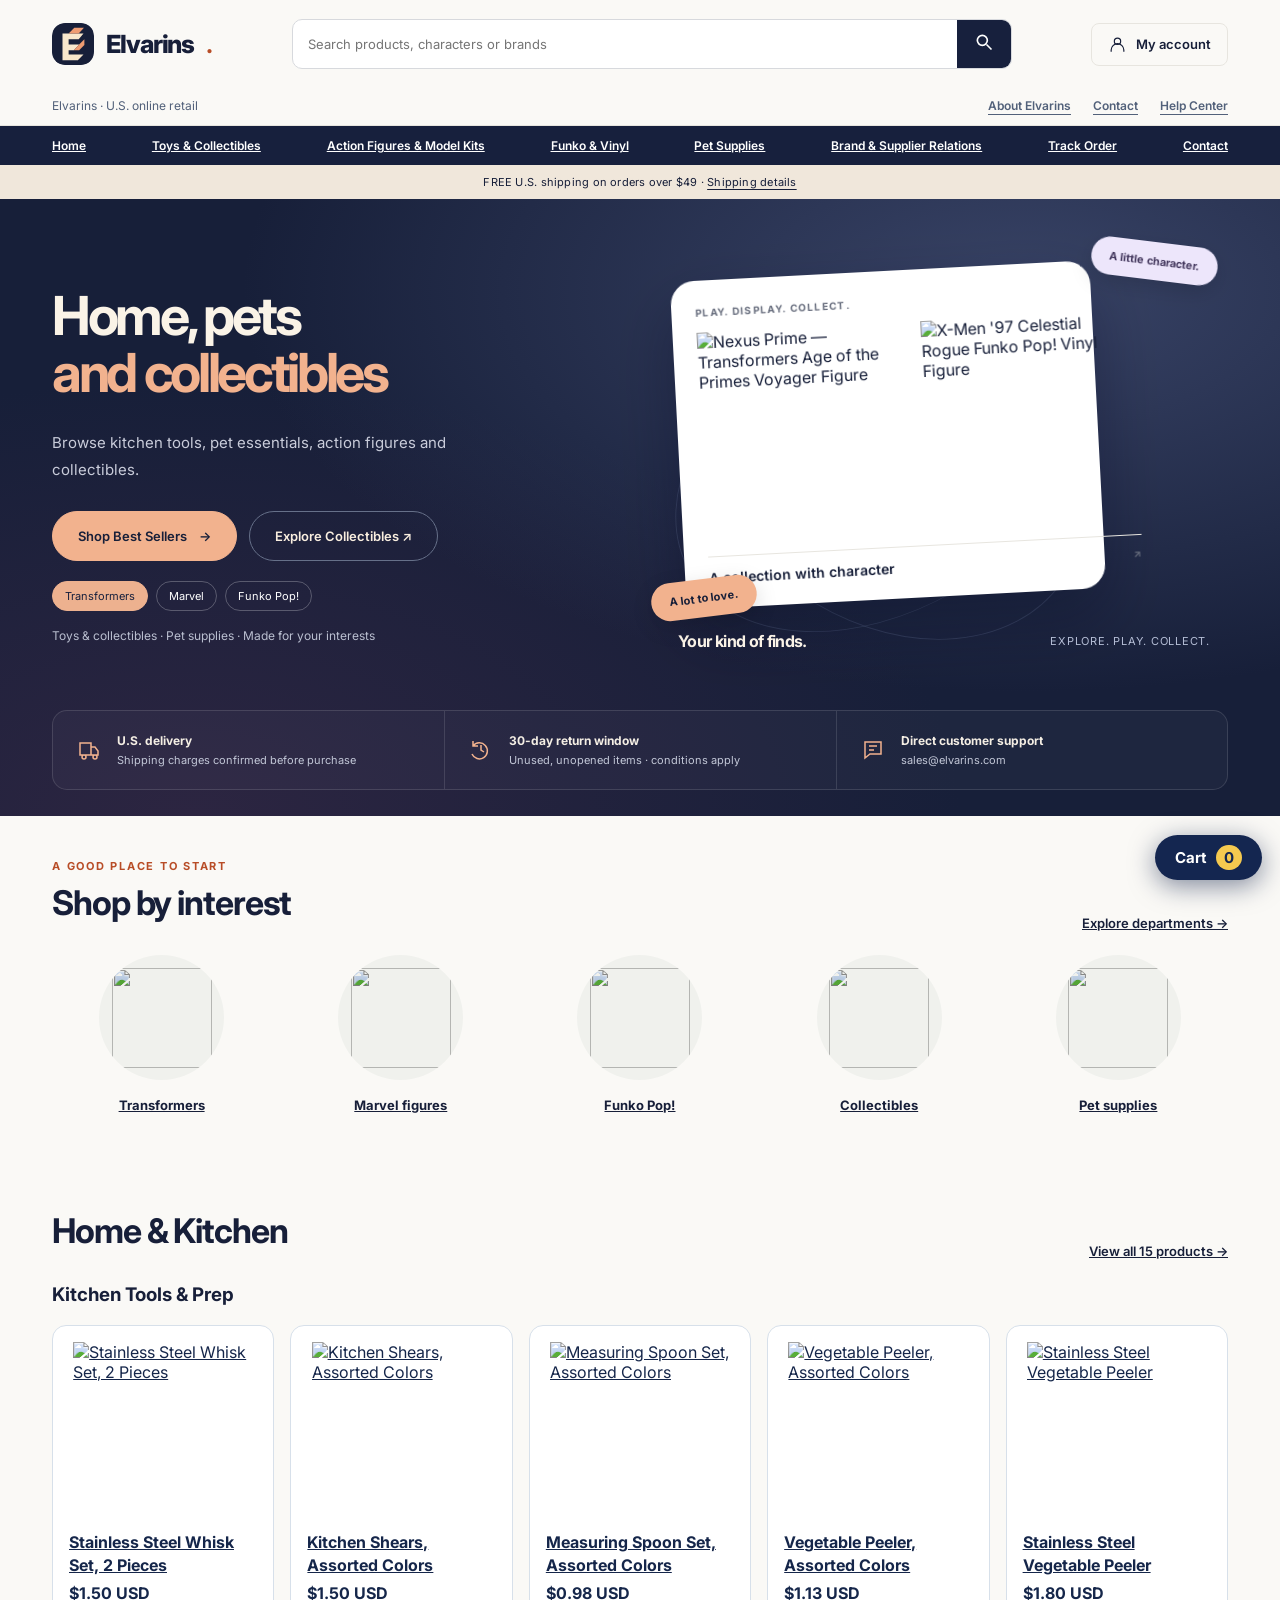
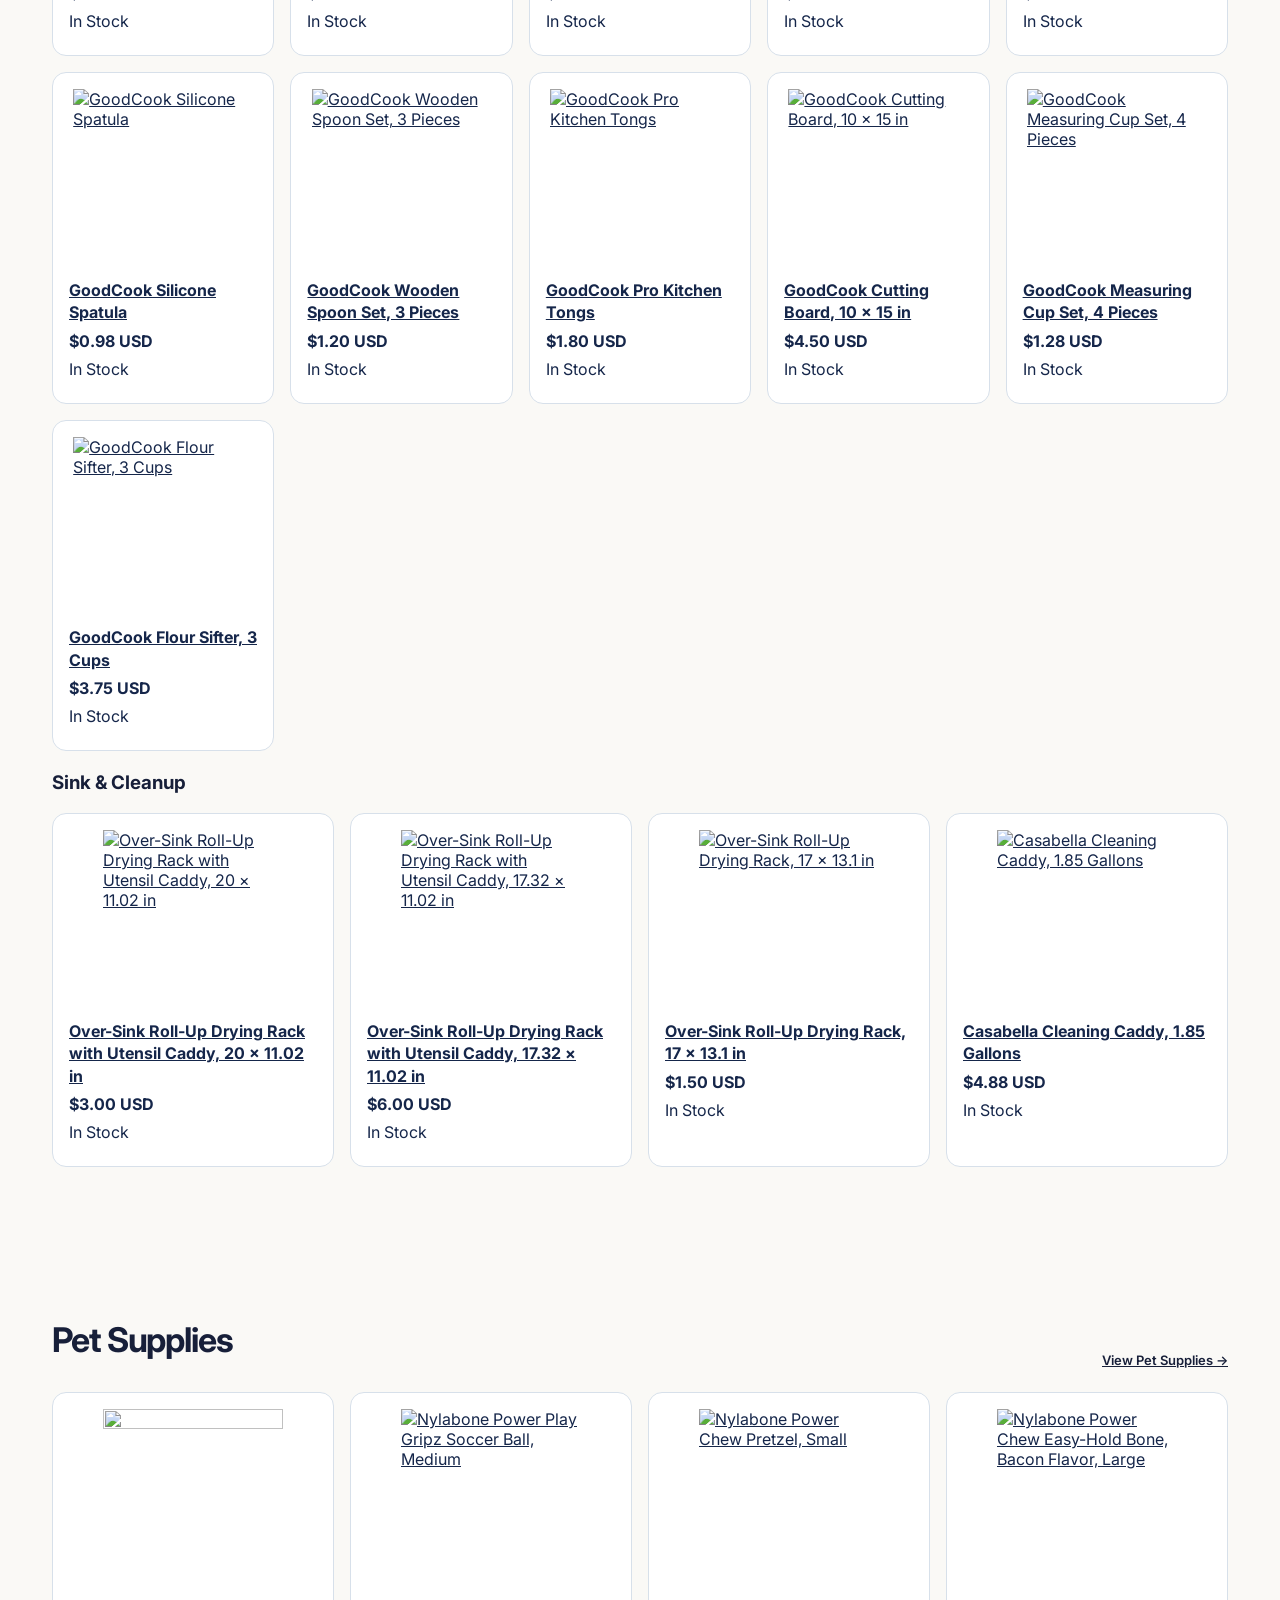
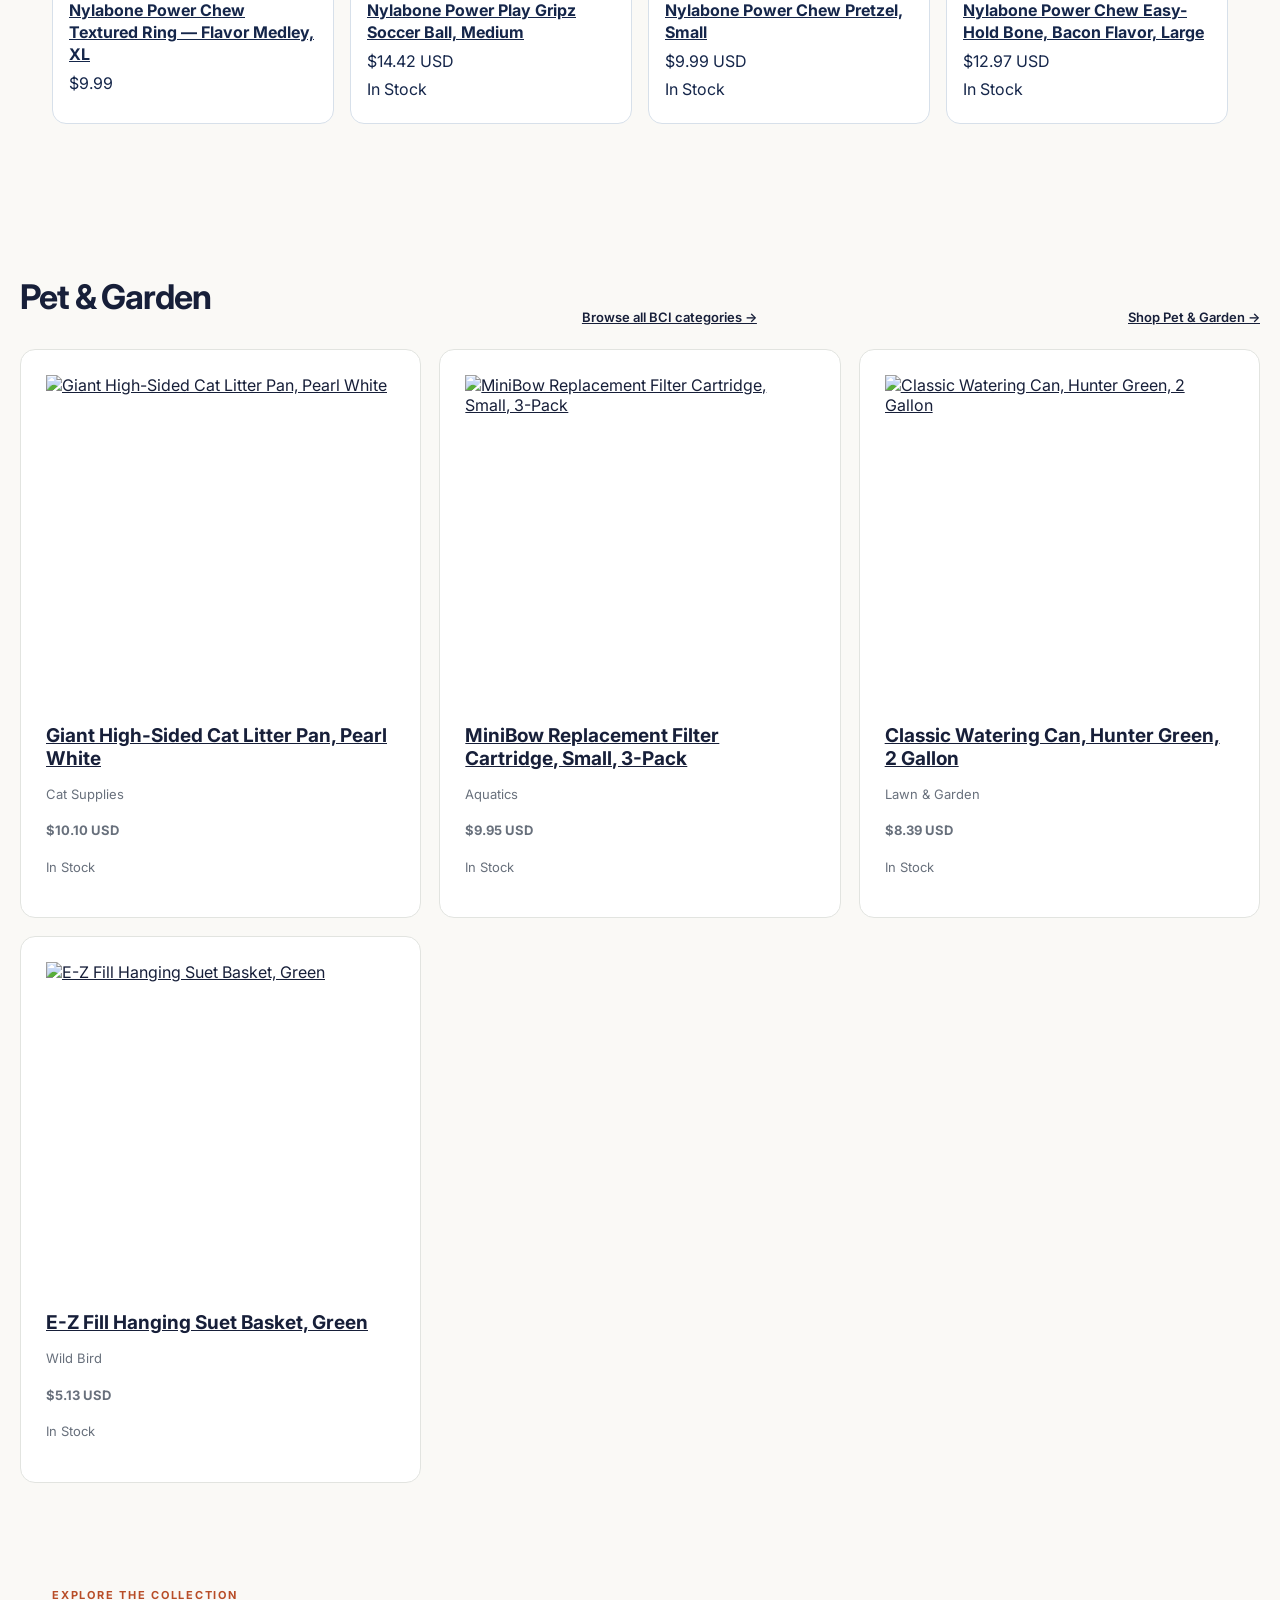
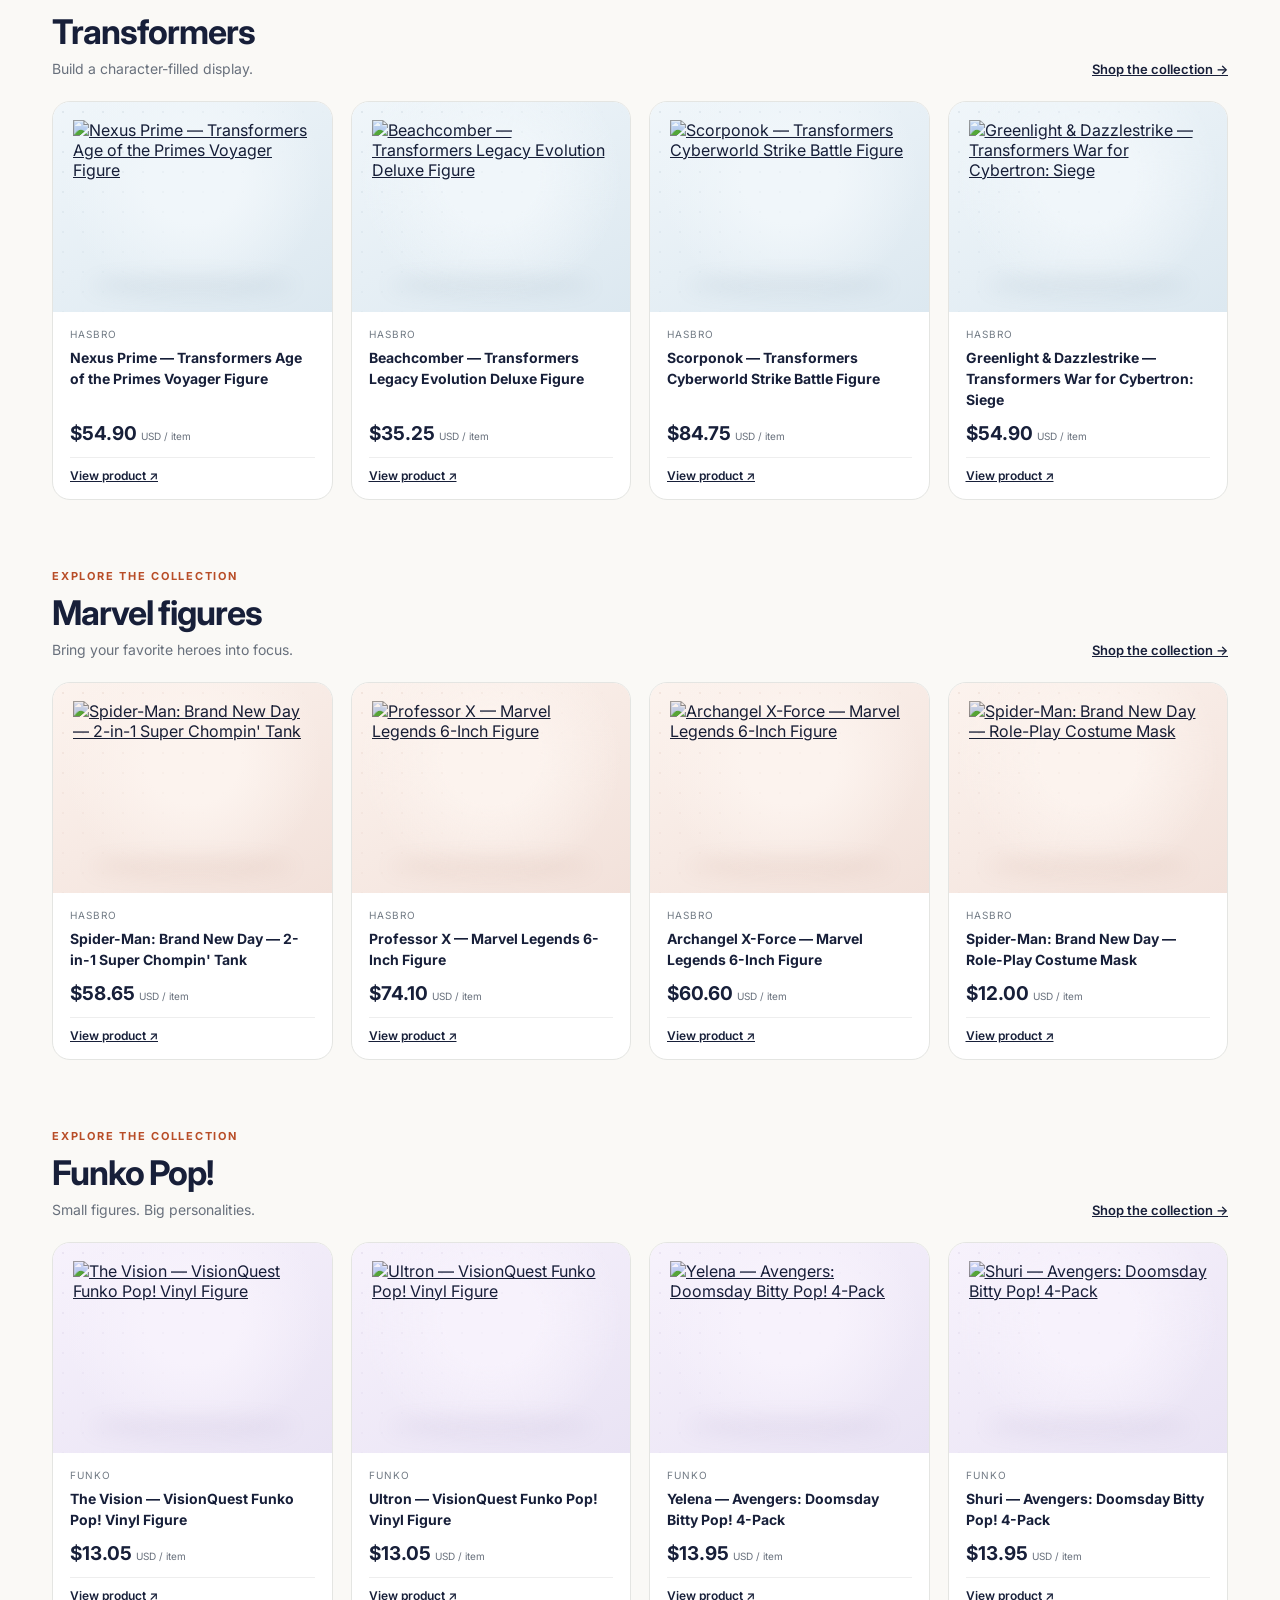
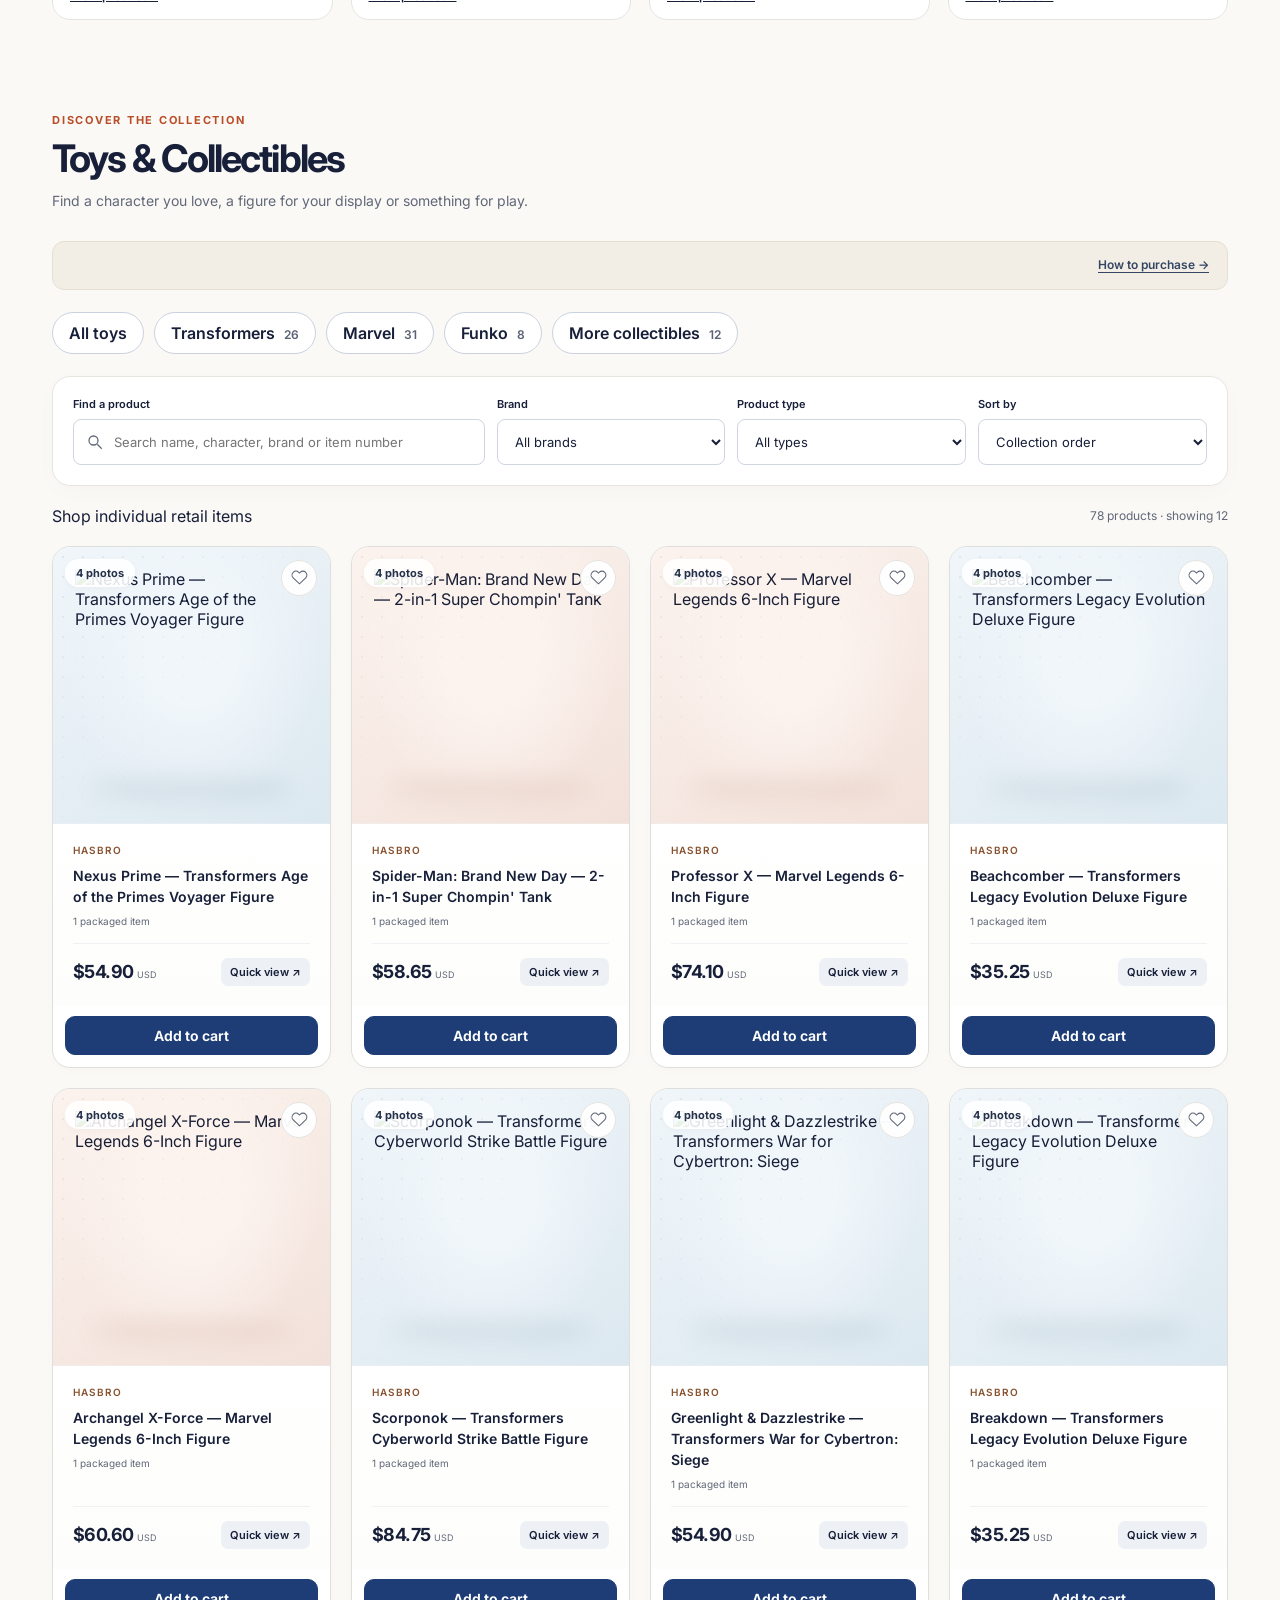
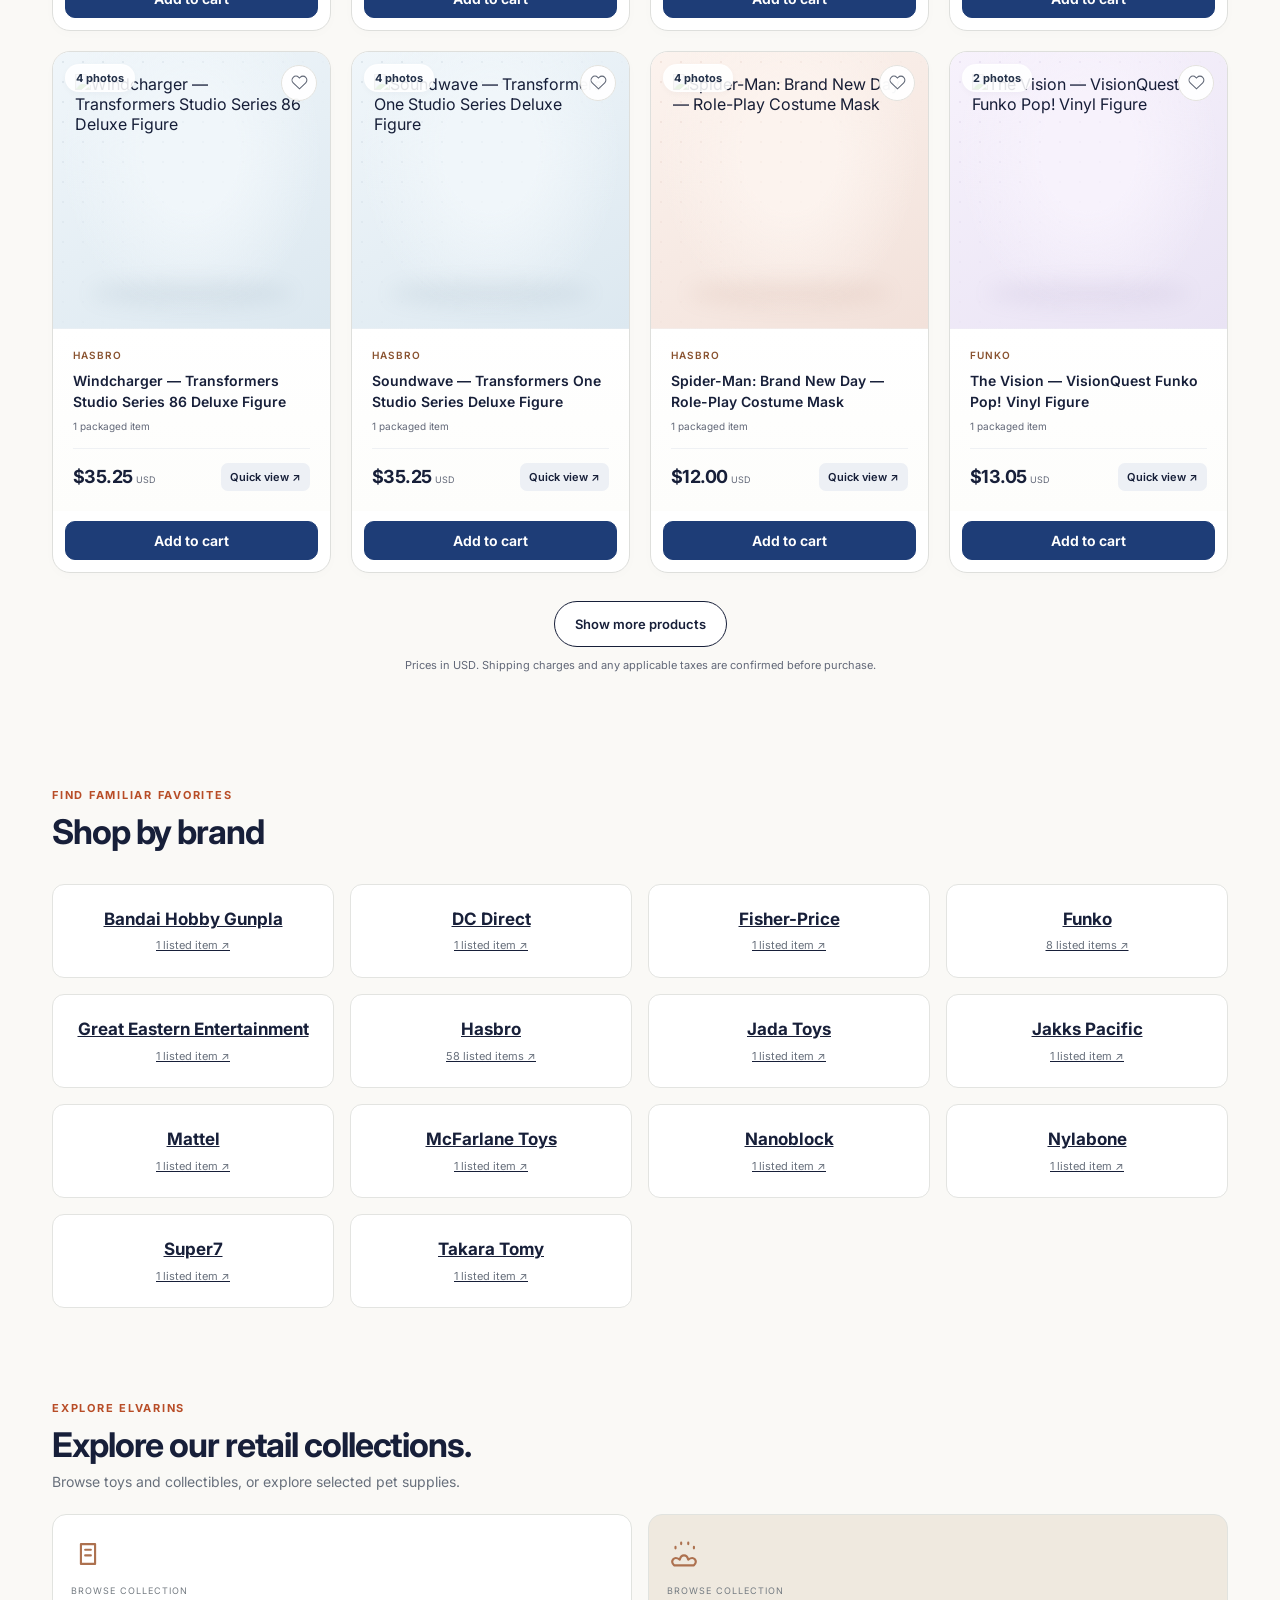
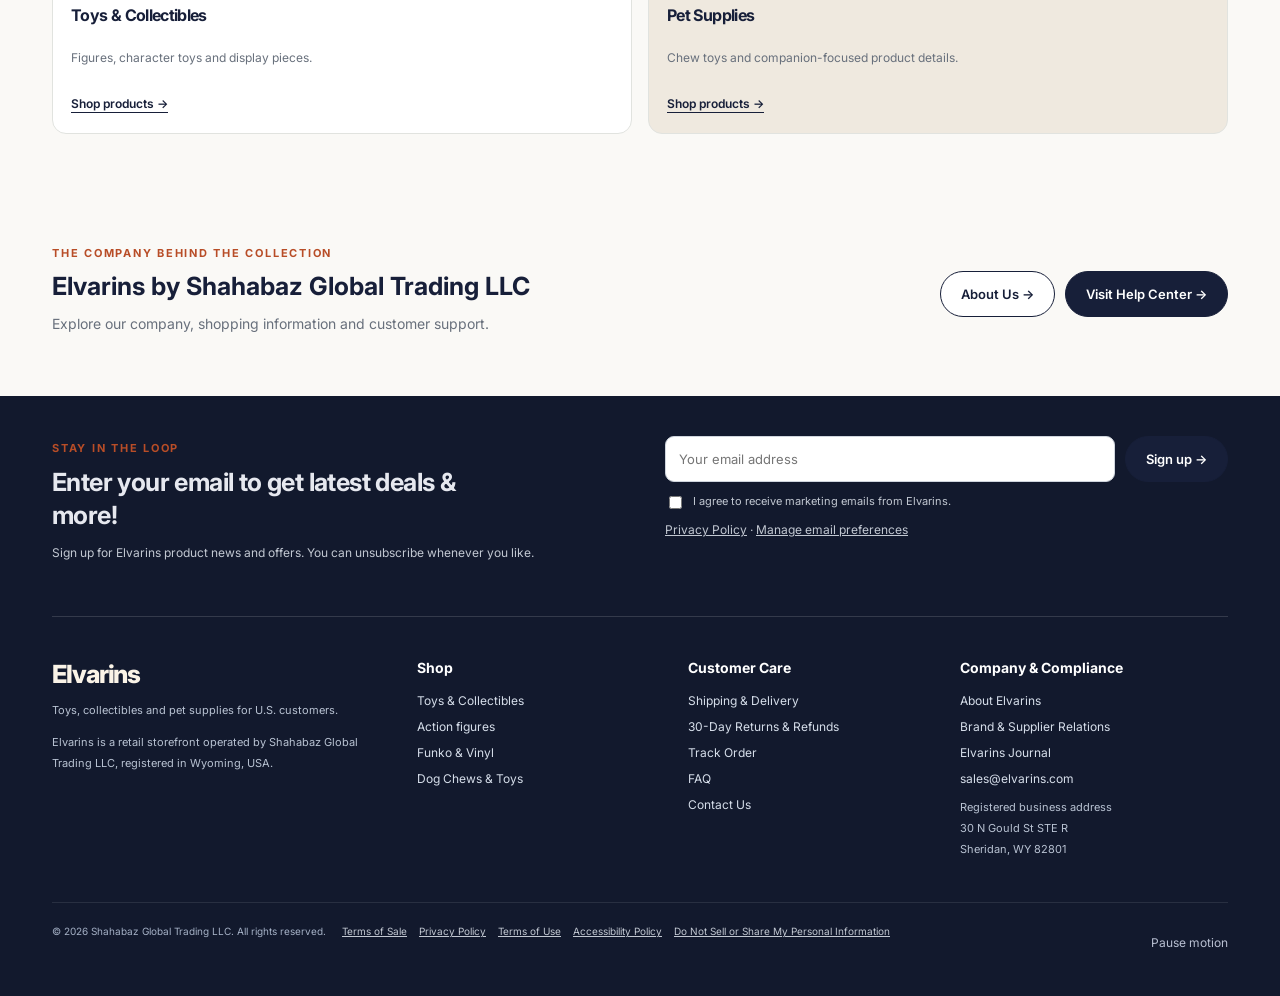
==== commit 601798d7: "Improve Elvarins storefront purchase flow" ====
--- a/index.html
+++ b/index.html
@@ -68,10 +68,10 @@
   }, { passive: true });
 })();</script><style id="homepage-departments">.department-products{display:grid;grid-template-columns:repeat(auto-fit,minmax(min(100%,205px),1fr));gap:1rem;margin:0 0 1.25rem}.department-product{padding:1rem;border:1px solid #d7e0ea;border-radius:14px;background:#fff;color:#15264a}.department-product h3,.department-product h4{font-size:1rem;line-height:1.4;margin:0 0 .45rem}.department-product p{margin:.2rem 0 .5rem}.department-product img{display:block;width:100%;max-width:180px;height:auto;aspect-ratio:1;object-fit:contain;margin:0 auto .6rem}.department-product a:focus-visible{outline:2px solid #24579a;outline-offset:3px}</style><link rel="stylesheet" href="/cart.css?v=cart-preview-20261118"></head><body>
 <a class="skip" href="#shop">Skip to products</a><header><nav class="nav wrap" aria-label="Main navigation"><a class="logo" href="#top" aria-label="Elvarins home"><img src="/logo.svg?v=retail-20261010" width="38" height="38" alt="">Elvarins<b>.</b></a><form class="header-search" action="/" method="get" role="search"><label class="sr-only" for="site-search">Search Elvarins products</label><input id="site-search" name="q" type="search" placeholder="Search products, characters or brands" maxlength="150"><button type="submit" aria-label="Search products"><svg viewBox="0 0 24 24" aria-hidden="true"><circle cx="10" cy="10" r="6"/><path d="m15 15 6 6"/></svg></button></form><div class="navlinks"><a href="#shop">Toys &amp; Collectibles</a><a href="/collections/pet-supplies">Pet Supplies</a><a href="/collections/home-kitchen">Home &amp; Kitchen</a><a href="/collections/classroom-supplies">Classroom Supplies</a><a href="#collections">Departments</a><a href="/about">About</a><a href="/contact">Contact</a></div><button class="navsupport account-trigger" type="button" data-open-account="login"><svg viewBox="0 0 24 24" aria-hidden="true"><circle cx="12" cy="8" r="4"/><path d="M4 21v-2a8 8 0 0 1 16 0v2"/></svg><span data-account-label>My account</span></button><button class="menu-button" id="navtoggle" aria-label="Open menu" aria-expanded="false" aria-controls="mobilemenu">Menu</button></nav><div id="mobilemenu" hidden><a href="#shop">Toys &amp; Collectibles</a><a href="/collections/pet-supplies">Pet Supplies</a><a href="#collections">Departments</a><a href="/about">About Elvarins</a><a href="/contact">Contact</a><a href="/help-center">Customer support</a><button type="button" class="text-button" data-open-account="login">Sign in / Create account</button></div><div class="business-links wrap" aria-label="Company and shopping information"><span>Elvarins · U.S. online retail</span><div><a href="/about">About Elvarins</a><a href="/contact">Contact</a><a href="/help-center">Help Center</a></div></div></header><nav class="department-nav" aria-label="Browse collections"><div class="wrap"><a href="/">Home</a><a href="/#shop">Toys &amp; Collectibles</a><a href="/collections/collectibles">Action Figures &amp; Model Kits</a><a href="/collections/funko">Funko &amp; Vinyl</a><a href="/collections/pet-supplies">Pet Supplies</a><a href="/brand-partners">Brand &amp; Supplier Relations</a><a href="/track-order">Track Order</a><a href="/contact">Contact</a></div></nav>
-<div class="announcement">U.S. shipping <span aria-hidden="true"> · </span> 1–2 business day order processing <span aria-hidden="true"> · </span> <a href="/shipping-delivery">Shipping details</a></div>
-<main id="top"><section class="hero"><div class="wrap"><div class="herogrid"><div class="hero-copy"><h1>Home, pets<br><em>and collectibles</em></h1><p>Browse kitchen tools, pet essentials, action figures and collectibles.</p><div class="hero-actions"><a class="btn btn-primary" href="#category-heading">Browse departments <span aria-hidden="true">→</span></a><a class="btn" href="/collections/home-kitchen">Home &amp; Kitchen ↗</a></div><div class="hero-select" role="group" aria-label="Featured collection"><button type="button" data-hero-collection="transformers" aria-pressed="true">Transformers</button><button type="button" data-hero-collection="marvel" aria-pressed="false">Marvel</button><button type="button" data-hero-collection="funko" aria-pressed="false">Funko Pop!</button></div><p class="hero-note">Toys &amp; collectibles · Pet supplies · Made for your interests</p></div><div class="hero-visual"><div class="orbit orbit-one" aria-hidden="true"></div><div class="orbit orbit-two" aria-hidden="true"></div><span class="hero-label hero-label-one">A little character.</span><span class="hero-label hero-label-two">A lot to love.</span><div class="hero-feature"><span>PLAY. DISPLAY. COLLECT.</span><img src="https://media.entertainmentearth.com/assets/images/f7c4c204261c4919bd7c4c38482a98fclg.jpg" data-fallback="https://media.entertainmentearth.com/assets/images/f7c4c204261c4919bd7c4c38482a98fcsm.jpg" alt="Nexus Prime — Transformers Age of the Primes Voyager Figure" width="600" height="600" fetchpriority="high" decoding="async" referrerpolicy="no-referrer"><img src="https://media.entertainmentearth.com/assets/images/13d687584f3d4214b46551842fe1f2d4lg.jpg" data-fallback="https://media.entertainmentearth.com/assets/images/13d687584f3d4214b46551842fe1f2d4sm.jpg" alt="X-Men '97 Celestial Rogue Funko Pop! Vinyl Figure" width="600" height="600" decoding="async" referrerpolicy="no-referrer"><a href="#shop">A collection with character <span aria-hidden="true">↗</span></a></div><div class="hero-caption"><strong>Your kind of finds.</strong><span>EXPLORE. PLAY. COLLECT.</span></div></div></div>
+<div class="announcement">FREE U.S. shipping on orders over $49 · <a href="/shipping-delivery">Shipping details</a></div>
+<main id="top"><section class="hero"><div class="wrap"><div class="herogrid"><div class="hero-copy"><h1>Home, pets<br><em>and collectibles</em></h1><p>Browse kitchen tools, pet essentials, action figures and collectibles.</p><div class="hero-actions"><a class="btn btn-primary" href="#shop">Shop Best Sellers <span aria-hidden="true">→</span></a><a class="btn" href="/collections/collectibles">Explore Collectibles ↗</a></div><div class="hero-select" role="group" aria-label="Featured collection"><button type="button" data-hero-collection="transformers" aria-pressed="true">Transformers</button><button type="button" data-hero-collection="marvel" aria-pressed="false">Marvel</button><button type="button" data-hero-collection="funko" aria-pressed="false">Funko Pop!</button></div><p class="hero-note">Toys &amp; collectibles · Pet supplies · Made for your interests</p></div><div class="hero-visual"><div class="orbit orbit-one" aria-hidden="true"></div><div class="orbit orbit-two" aria-hidden="true"></div><span class="hero-label hero-label-one">A little character.</span><span class="hero-label hero-label-two">A lot to love.</span><div class="hero-feature"><span>PLAY. DISPLAY. COLLECT.</span><img src="https://media.entertainmentearth.com/assets/images/f7c4c204261c4919bd7c4c38482a98fclg.jpg" data-fallback="https://media.entertainmentearth.com/assets/images/f7c4c204261c4919bd7c4c38482a98fcsm.jpg" alt="Nexus Prime — Transformers Age of the Primes Voyager Figure" width="600" height="600" fetchpriority="high" decoding="async" referrerpolicy="no-referrer"><img src="https://media.entertainmentearth.com/assets/images/13d687584f3d4214b46551842fe1f2d4lg.jpg" data-fallback="https://media.entertainmentearth.com/assets/images/13d687584f3d4214b46551842fe1f2d4sm.jpg" alt="X-Men '97 Celestial Rogue Funko Pop! Vinyl Figure" width="600" height="600" decoding="async" referrerpolicy="no-referrer"><a href="#shop">A collection with character <span aria-hidden="true">↗</span></a></div><div class="hero-caption"><strong>Your kind of finds.</strong><span>EXPLORE. PLAY. COLLECT.</span></div></div></div>
 <div class="benefits"><div class="benefit"><svg viewBox="0 0 24 24" aria-hidden="true"><path d="M3 5h11v12H3zM14 9h4l3 4v4h-7M7 17a2 2 0 1 0 0 4 2 2 0 0 0 0-4Zm11 0a2 2 0 1 0 0 4 2 2 0 0 0 0-4Z"/></svg><div><strong>U.S. delivery</strong><span>Shipping charges confirmed before purchase</span></div></div><div class="benefit"><svg viewBox="0 0 24 24" aria-hidden="true"><path d="M4 8a8 8 0 1 1-1 8M4 3v5h5M12 7v5l3 2"/></svg><div><strong>30-day return window</strong><span>Unused, unopened items · conditions apply</span></div></div><div class="benefit"><svg viewBox="0 0 24 24" aria-hidden="true"><path d="M4 4h16v12H9l-5 4zM8 8h8M8 12h5"/></svg><div><strong>Direct customer support</strong><span>sales@elvarins.com</span></div></div></div></div></section>
-<section class="category-discovery wrap home-only" aria-labelledby="category-heading"><div class="retail-section-head"><div><span class="section-kicker">A good place to start</span><h2 id="category-heading">Shop by interest</h2></div><a href="#collections">Explore departments →</a></div><div class="category-grid"><a class="category-tile" href="/collections/transformers"><span><img src="https://media.entertainmentearth.com/assets/images/f7c4c204261c4919bd7c4c38482a98fclg.jpg" alt="" width="150" height="150" loading="lazy"></span><strong>Transformers</strong></a><a class="category-tile" href="/collections/marvel"><span><img src="https://media.entertainmentearth.com/assets/images/2274668c02164fa7b73d93bc8ad9f9b4lg.jpg" alt="" width="150" height="150" loading="lazy"></span><strong>Marvel figures</strong></a><a class="category-tile" href="/collections/funko"><span><img src="https://media.entertainmentearth.com/assets/images/75def49607504005aa5a6881cd447955lg.jpg" alt="" width="150" height="150" loading="lazy"></span><strong>Funko Pop!</strong></a><a class="category-tile" href="/collections/collectibles"><span><img src="https://media.entertainmentearth.com/assets/images/9271c7c34c0b4d408f9e336d14b8013elg.jpg" alt="" width="150" height="150" loading="lazy"></span><strong>Collectibles</strong></a><a class="category-tile" href="/collections/pet-supplies"><span><img src="https://elvarins.com/images/nylabone-ncf315pxxr-front-20261026.jpg" alt="" width="150" height="150" loading="lazy"></span><strong>Pet supplies</strong></a></div></section><section class="section home-only" aria-labelledby="home-kitchen-home"><div class="wrap"><div class="retail-section-head"><h2 id="home-kitchen-home">Home &amp; Kitchen</h2><a href="/collections/home-kitchen">View all 15 products →</a></div><section aria-labelledby="kitchen-tools-home"><h3 id="kitchen-tools-home">Kitchen Tools &amp; Prep</h3><div class="department-products"><article class="department-product kitchen-tile"><a href="/products/stainless-steel-whisk-set-2-pieces-073297774770" aria-label="Stainless Steel Whisk Set, 2 Pieces"><img src="https://thebazaarinc.com/cdn/shop/files/a1aee6c6-72ea-f011-a867-000d3aa62b1a_HSWE038438.jpg?v=1767699765&amp;width=360" alt="Stainless Steel Whisk Set, 2 Pieces" width="360" height="360" loading="lazy" decoding="async" referrerpolicy="no-referrer"></a><h4><a href="/products/stainless-steel-whisk-set-2-pieces-073297774770">Stainless Steel Whisk Set, 2 Pieces</a></h4><p><strong>$1.50 USD</strong></p><p>Not yet available</p></article><article class="department-product kitchen-tile"><a href="/products/kitchen-shears-assorted-colors-073297783949" aria-label="Kitchen Shears, Assorted Colors"><img src="https://thebazaarinc.com/cdn/shop/files/1e29f4e5-74ea-f011-a867-000d3aa62b1a_HSWE038445.jpg?v=1767699974&amp;width=360" alt="Kitchen Shears, Assorted Colors" width="360" height="360" loading="lazy" decoding="async" referrerpolicy="no-referrer"></a><h4><a href="/products/kitchen-shears-assorted-colors-073297783949">Kitchen Shears, Assorted Colors</a></h4><p><strong>$1.50 USD</strong></p><p>Not yet available</p></article><article class="department-product kitchen-tile"><a href="/products/measuring-spoon-set-assorted-colors-073297783888" aria-label="Measuring Spoon Set, Assorted Colors"><img src="https://thebazaarinc.com/cdn/shop/files/cf516d7c-73ea-f011-a867-000d3aa62b1a_HSWE038442.jpg?v=1767699718&amp;width=360" alt="Measuring Spoon Set, Assorted Colors" width="360" height="360" loading="lazy" decoding="async" referrerpolicy="no-referrer"></a><h4><a href="/products/measuring-spoon-set-assorted-colors-073297783888">Measuring Spoon Set, Assorted Colors</a></h4><p><strong>$0.98 USD</strong></p><p>Not yet available</p></article><article class="department-product kitchen-tile"><a href="/products/vegetable-peeler-assorted-colors-073297783963" aria-label="Vegetable Peeler, Assorted Colors"><img src="https://thebazaarinc.com/cdn/shop/files/4195a7c9-1ceb-f011-a867-000d3aa62b1a_HSWE038441.jpg?v=1767873011&amp;width=360" alt="Vegetable Peeler, Assorted Colors" width="360" height="360" loading="lazy" decoding="async" referrerpolicy="no-referrer"></a><h4><a href="/products/vegetable-peeler-assorted-colors-073297783963">Vegetable Peeler, Assorted Colors</a></h4><p><strong>$1.13 USD</strong></p><p>Not yet available</p></article><article class="department-product kitchen-tile"><a href="/products/stainless-steel-vegetable-peeler-857198104214" aria-label="Stainless Steel Vegetable Peeler"><img src="https://thebazaarinc.com/cdn/shop/files/cc3fef75-5679-f111-a86a-000d3aa62b1a_HSWE042260_..jpg?v=1783420882&amp;width=360" alt="Stainless Steel Vegetable Peeler" width="360" height="360" loading="lazy" decoding="async" referrerpolicy="no-referrer"></a><h4><a href="/products/stainless-steel-vegetable-peeler-857198104214">Stainless Steel Vegetable Peeler</a></h4><p><strong>$1.80 USD</strong></p><p>Not yet available</p></article><article class="department-product kitchen-tile"><a href="/products/goodcook-silicone-spatula-076753248792" aria-label="GoodCook Silicone Spatula"><img src="https://thebazaarinc.com/cdn/shop/files/d6d10925-027a-f111-a86a-000d3aa62b1a_HSWE042138_..jpg?v=1783516093&amp;width=360" alt="GoodCook Silicone Spatula" width="360" height="360" loading="lazy" decoding="async" referrerpolicy="no-referrer"></a><h4><a href="/products/goodcook-silicone-spatula-076753248792">GoodCook Silicone Spatula</a></h4><p><strong>$0.98 USD</strong></p><p>Not yet available</p></article><article class="department-product kitchen-tile"><a href="/products/goodcook-wooden-spoon-set-3-pieces-076753279000" aria-label="GoodCook Wooden Spoon Set, 3 Pieces"><img src="https://thebazaarinc.com/cdn/shop/files/72be2a45-027a-f111-a86a-000d3aa62b1a_HSWE042134_..jpg?v=1783516085&amp;width=360" alt="GoodCook Wooden Spoon Set, 3 Pieces" width="360" height="360" loading="lazy" decoding="async" referrerpolicy="no-referrer"></a><h4><a href="/products/goodcook-wooden-spoon-set-3-pieces-076753279000">GoodCook Wooden Spoon Set, 3 Pieces</a></h4><p><strong>$1.20 USD</strong></p><p>Not yet available</p></article><article class="department-product kitchen-tile"><a href="/products/goodcook-pro-kitchen-tongs-076753057967" aria-label="GoodCook Pro Kitchen Tongs"><img src="https://thebazaarinc.com/cdn/shop/files/5b4712de-4599-f011-a867-000d3aa62b1a_HSWE036645.jpg?v=1765071222&amp;width=360" alt="GoodCook Pro Kitchen Tongs" width="360" height="360" loading="lazy" decoding="async" referrerpolicy="no-referrer"></a><h4><a href="/products/goodcook-pro-kitchen-tongs-076753057967">GoodCook Pro Kitchen Tongs</a></h4><p><strong>$1.80 USD</strong></p><p>Not yet available</p></article><article class="department-product kitchen-tile"><a href="/products/goodcook-cutting-board-10-15-in-076753203098" aria-label="GoodCook Cutting Board, 10 × 15 in"><img src="https://thebazaarinc.com/cdn/shop/files/e94236d9-b8bd-f111-a86a-000d3aa62b1a_HSWE043924_..jpg?v=1791024673&amp;width=360" alt="GoodCook Cutting Board, 10 × 15 in" width="360" height="360" loading="lazy" decoding="async" referrerpolicy="no-referrer"></a><h4><a href="/products/goodcook-cutting-board-10-15-in-076753203098">GoodCook Cutting Board, 10 × 15 in</a></h4><p><strong>$4.50 USD</strong></p><p>Not yet available</p></article><article class="department-product kitchen-tile"><a href="/products/goodcook-measuring-cup-set-4-pieces-076753057523" aria-label="GoodCook Measuring Cup Set, 4 Pieces"><img src="https://thebazaarinc.com/cdn/shop/files/d7d9c7e6-f6e4-f011-a867-000d3aa62b1a_HSWE038830.jpg?v=1767181557&amp;width=360" alt="GoodCook Measuring Cup Set, 4 Pieces" width="360" height="360" loading="lazy" decoding="async" referrerpolicy="no-referrer"></a><h4><a href="/products/goodcook-measuring-cup-set-4-pieces-076753057523">GoodCook Measuring Cup Set, 4 Pieces</a></h4><p><strong>$1.28 USD</strong></p><p>Not yet available</p></article><article class="department-product kitchen-tile"><a href="/products/goodcook-flour-sifter-3-cups-076753243025" aria-label="GoodCook Flour Sifter, 3 Cups"><img src="https://thebazaarinc.com/cdn/shop/files/943cae8b-3ea6-f111-a86a-000d3aa62b1a_HSWE043532_..jpg?v=1788346742&amp;width=360" alt="GoodCook Flour Sifter, 3 Cups" width="360" height="360" loading="lazy" decoding="async" referrerpolicy="no-referrer"></a><h4><a href="/products/goodcook-flour-sifter-3-cups-076753243025">GoodCook Flour Sifter, 3 Cups</a></h4><p><strong>$3.75 USD</strong></p><p>Not yet available</p></article></div></section><section aria-labelledby="sink-home"><h3 id="sink-home">Sink &amp; Cleanup</h3><div class="department-products"><article class="department-product kitchen-tile"><a href="/products/over-sink-roll-up-drying-rack-with-utensil-caddy-20-11-02-in-843018113443" aria-label="Over-Sink Roll-Up Drying Rack with Utensil Caddy, 20 × 11.02 in"><img src="https://thebazaarinc.com/cdn/shop/files/f80215f5-c760-f011-a867-000d3aa62b1a_HSWE035180.jpg?v=1757587821&amp;width=360" alt="Over-Sink Roll-Up Drying Rack with Utensil Caddy, 20 × 11.02 in" width="360" height="360" loading="lazy" decoding="async" referrerpolicy="no-referrer"></a><h4><a href="/products/over-sink-roll-up-drying-rack-with-utensil-caddy-20-11-02-in-843018113443">Over-Sink Roll-Up Drying Rack with Utensil Caddy, 20 × 11.02 in</a></h4><p><strong>$3.00 USD</strong></p><p>Not yet available</p></article><article class="department-product kitchen-tile"><a href="/products/over-sink-roll-up-drying-rack-with-utensil-caddy-17-32-11-02-in-843018113436" aria-label="Over-Sink Roll-Up Drying Rack with Utensil Caddy, 17.32 × 11.02 in"><img src="https://thebazaarinc.com/cdn/shop/files/94e21233-c15d-f011-a867-000d3aa62b1a_HSWE035179.jpg?v=1757587314&amp;width=360" alt="Over-Sink Roll-Up Drying Rack with Utensil Caddy, 17.32 × 11.02 in" width="360" height="360" loading="lazy" decoding="async" referrerpolicy="no-referrer"></a><h4><a href="/products/over-sink-roll-up-drying-rack-with-utensil-caddy-17-32-11-02-in-843018113436">Over-Sink Roll-Up Drying Rack with Utensil Caddy, 17.32 × 11.02 in</a></h4><p><strong>$6.00 USD</strong></p><p>Not yet available</p></article><article class="department-product kitchen-tile"><a href="/products/over-sink-roll-up-drying-rack-17-13-1-in-843018113412" aria-label="Over-Sink Roll-Up Drying Rack, 17 × 13.1 in"><img src="https://thebazaarinc.com/cdn/shop/files/84b9d2ab-7162-f011-a867-000d3aa62b1a_HSWE035181.jpg?v=1757587655&amp;width=360" alt="Over-Sink Roll-Up Drying Rack, 17 × 13.1 in" width="360" height="360" loading="lazy" decoding="async" referrerpolicy="no-referrer"></a><h4><a href="/products/over-sink-roll-up-drying-rack-17-13-1-in-843018113412">Over-Sink Roll-Up Drying Rack, 17 × 13.1 in</a></h4><p><strong>$1.50 USD</strong></p><p>Not yet available</p></article><article class="department-product kitchen-tile"><a href="/products/casabella-cleaning-caddy-1-85-gallons-028484624413" aria-label="Casabella Cleaning Caddy, 1.85 Gallons"><img src="https://thebazaarinc.com/cdn/shop/files/b34832d0-d8dd-f111-a86a-000d3aa62b1a_HSWE044333_..jpg?v=1794484400&amp;width=360" alt="Casabella Cleaning Caddy, 1.85 Gallons" width="360" height="360" loading="lazy" decoding="async" referrerpolicy="no-referrer"></a><h4><a href="/products/casabella-cleaning-caddy-1-85-gallons-028484624413">Casabella Cleaning Caddy, 1.85 Gallons</a></h4><p><strong>$4.88 USD</strong></p><p>Not yet available</p></article></div></section></div></section><section class="section home-only" aria-labelledby="pet-supplies-home"><div class="wrap"><div class="retail-section-head"><h2 id="pet-supplies-home">Pet Supplies</h2><a href="/collections/pet-supplies">View Pet Supplies →</a></div><div class="department-products"><article class="department-product"><a href="/products/nylabone-power-chew-textured-ring-flavor-medley-xl-bci-491174"><img src="https://elvarins.com/images/nylabone-ncf315pxxr-front-20261026.jpg" width="240" height="240" loading="lazy" decoding="async" alt=""></a><h3><a href="/products/nylabone-power-chew-textured-ring-flavor-medley-xl-bci-491174">Nylabone Power Chew Textured Ring — Flavor Medley, XL</a></h3><p>$9.99</p></article><article class="department-product"><a href="/products/nylabone-power-play-gripz-soccer-ball-medium-018214848707"><img src="https://www.nylabone.com/-/media/project/oneweb/nylabone/images/our-products/all-products/nply010p/018214848707-nylabone-nyla-play-soccer-gripz-med-inpackagingfront.jpg" width="240" height="240" loading="lazy" decoding="async" referrerpolicy="no-referrer" alt="Nylabone Power Play Gripz Soccer Ball, Medium"></a><h3><a href="/products/nylabone-power-play-gripz-soccer-ball-medium-018214848707">Nylabone Power Play Gripz Soccer Ball, Medium</a></h3><p>$14.42 USD</p><p>Not yet available</p></article><article class="department-product"><a href="/products/nylabone-power-chew-pretzel-small-018214850724"><img src="https://www.nylabone.com/-/media/project/oneweb/nylabone/images/our-products/all-products/np102pr/018214850724-np102pr-front.jpg" width="240" height="240" loading="lazy" decoding="async" referrerpolicy="no-referrer" alt="Nylabone Power Chew Pretzel, Small"></a><h3><a href="/products/nylabone-power-chew-pretzel-small-018214850724">Nylabone Power Chew Pretzel, Small</a></h3><p>$9.99 USD</p><p>Not yet available</p></article><article class="department-product"><a href="/products/nylabone-power-chew-easy-hold-bone-bacon-flavor-large-018214851431"><img src="https://www.nylabone.com/-/media/project/oneweb/nylabone/images/our-products/all-products/nehb004pxr/018214851431-nehb004pxr-front.jpg" width="240" height="240" loading="lazy" decoding="async" referrerpolicy="no-referrer" alt="Nylabone Power Chew Easy-Hold Bone, Bacon Flavor, Large"></a><h3><a href="/products/nylabone-power-chew-easy-hold-bone-bacon-flavor-large-018214851431">Nylabone Power Chew Easy-Hold Bone, Bacon Flavor, Large</a></h3><p>$12.97 USD</p><p>Not yet available</p></article></div></div></section><section class="section wrap home-only" aria-labelledby="garden-home"><div class="retail-section-head"><h2 id="garden-home">Pet &amp; Garden</h2><a href="/collections/bci">Browse all BCI categories →</a> <a href="/collections/pet-and-garden">Shop Pet &amp; Garden →</a></div><div class="help-grid"><article class="help-tile"><a href="/products/giant-high-sided-cat-litter-pan-pearl-white-079441004939"><img src="https://vannesspets.com/wp-content/uploads/2020/09/CP3HS_Pearl_Angled-1024x1024.jpg" alt="Giant High-Sided Cat Litter Pan, Pearl White" width="300" height="300" loading="lazy" decoding="async" referrerpolicy="no-referrer" style="width:100%;height:auto;aspect-ratio:1;object-fit:contain"><h3>Giant High-Sided Cat Litter Pan, Pearl White</h3></a><p>Cat Supplies</p><p><strong>$10.10 USD</strong></p><p>Availability to be confirmed</p></article><article class="help-tile"><a href="/products/minibow-replacement-filter-cartridge-small-3-pack-015905060769"><img src="https://www.statelinetack.com/cdn/shop/files/T720253.jpg?height=700&amp;pad_color=fff&amp;v=1776030069&amp;width=700" alt="MiniBow Replacement Filter Cartridge, Small, 3-Pack" width="300" height="300" loading="lazy" decoding="async" referrerpolicy="no-referrer" style="width:100%;height:auto;aspect-ratio:1;object-fit:contain"><h3>MiniBow Replacement Filter Cartridge, Small, 3-Pack</h3></a><p>Aquatics</p><p><strong>$9.95 USD</strong></p><p>Availability to be confirmed</p></article><article class="help-tile"><a href="/products/classic-watering-can-hunter-green-2-gallon-026978303011"><img src="https://i.shgcdn.com/fc2679e8-95ab-4e59-bc05-679796abc92e/-/format/auto/-/preview/3000x3000/-/quality/lighter/" alt="Classic Watering Can, Hunter Green, 2 Gallon" width="300" height="300" loading="lazy" decoding="async" referrerpolicy="no-referrer" style="width:100%;height:auto;aspect-ratio:1;object-fit:contain"><h3>Classic Watering Can, Hunter Green, 2 Gallon</h3></a><p>Lawn &amp; Garden</p><p><strong>$8.39 USD</strong></p><p>Availability to be confirmed</p></article><article class="help-tile"><a href="/products/e-z-fill-hanging-suet-basket-green-018222007301"><img src="https://alsipnursery.com/cdn/shop/files/1045377-01.jpg?v=1735808939&amp;width=1080" alt="E-Z Fill Hanging Suet Basket, Green" width="300" height="300" loading="lazy" decoding="async" referrerpolicy="no-referrer" style="width:100%;height:auto;aspect-ratio:1;object-fit:contain"><h3>E-Z Fill Hanging Suet Basket, Green</h3></a><p>Wild Bird</p><p><strong>$5.13 USD</strong></p><p>Availability to be confirmed</p></article></div></section><section class="discovery-row wrap home-only" aria-labelledby="row-transformers"><div class="retail-section-head"><div><span class="section-kicker">Explore the collection</span><h2 id="row-transformers">Transformers</h2><p>Build a character-filled display.</p></div><a href="/collections/transformers">Shop the collection →</a></div><div class="discovery-grid"><article class="discovery-product" data-collection="transformers"><a class="discovery-photo" href="/products/transformers-age-of-the-primes-voyager-nexus-prime-hsg2001"><img src="https://media.entertainmentearth.com/assets/images/f7c4c204261c4919bd7c4c38482a98fclg.jpg" alt="Nexus Prime — Transformers Age of the Primes Voyager Figure" width="300" height="300" loading="lazy" decoding="async" referrerpolicy="no-referrer"></a><p class="discovery-brand">Hasbro</p><h3><a href="/products/transformers-age-of-the-primes-voyager-nexus-prime-hsg2001">Nexus Prime — Transformers Age of the Primes Voyager Figure</a></h3><p class="discovery-price">$54.90 <small>USD / item</small></p><a class="discovery-link" href="/products/transformers-age-of-the-primes-voyager-nexus-prime-hsg2001">View product ↗</a></article><article class="discovery-product" data-collection="transformers"><a class="discovery-photo" href="/products/transformers-generations-legacy-evolution-deluxe-beachcomber-hsf7196"><img src="https://media.entertainmentearth.com/assets/images/14aa8503b9b0496c834784e609a2e715lg.jpg" alt="Beachcomber — Transformers Legacy Evolution Deluxe Figure" width="300" height="300" loading="lazy" decoding="async" referrerpolicy="no-referrer"></a><p class="discovery-brand">Hasbro</p><h3><a href="/products/transformers-generations-legacy-evolution-deluxe-beachcomber-hsf7196">Beachcomber — Transformers Legacy Evolution Deluxe Figure</a></h3><p class="discovery-price">$35.25 <small>USD / item</small></p><a class="discovery-link" href="/products/transformers-generations-legacy-evolution-deluxe-beachcomber-hsf7196">View product ↗</a></article><article class="discovery-product" data-collection="transformers"><a class="discovery-photo" href="/products/transformers-cyberworld-scorponok-strike-battle-figure-hsg1659"><img src="https://media.entertainmentearth.com/assets/images/3ca2e825341546deae478140db15e13flg.jpg" alt="Scorponok — Transformers Cyberworld Strike Battle Figure" width="300" height="300" loading="lazy" decoding="async" referrerpolicy="no-referrer"></a><p class="discovery-brand">Hasbro</p><h3><a href="/products/transformers-cyberworld-scorponok-strike-battle-figure-hsg1659">Scorponok — Transformers Cyberworld Strike Battle Figure</a></h3><p class="discovery-price">$84.75 <small>USD / item</small></p><a class="discovery-link" href="/products/transformers-cyberworld-scorponok-strike-battle-figure-hsg1659">View product ↗</a></article><article class="discovery-product" data-collection="transformers"><a class="discovery-photo" href="/products/transformers-wfc-siege-greenlight-with-dazzlestrike-hse4486"><img src="https://media.entertainmentearth.com/assets/images/d30b065094d34ebc9f16c3db9154f11flg.jpg" alt="Greenlight &amp; Dazzlestrike — Transformers War for Cybertron: Siege" width="300" height="300" loading="lazy" decoding="async" referrerpolicy="no-referrer"></a><p class="discovery-brand">Hasbro</p><h3><a href="/products/transformers-wfc-siege-greenlight-with-dazzlestrike-hse4486">Greenlight &amp; Dazzlestrike — Transformers War for Cybertron: Siege</a></h3><p class="discovery-price">$54.90 <small>USD / item</small></p><a class="discovery-link" href="/products/transformers-wfc-siege-greenlight-with-dazzlestrike-hse4486">View product ↗</a></article></div></section><section class="discovery-row wrap home-only" aria-labelledby="row-marvel"><div class="retail-section-head"><div><span class="section-kicker">Explore the collection</span><h2 id="row-marvel">Marvel figures</h2><p>Bring your favorite heroes into focus.</p></div><a href="/collections/marvel">Shop the collection →</a></div><div class="discovery-grid"><article class="discovery-product" data-collection="marvel"><a class="discovery-photo" href="/products/spider-man-brand-new-day-2-in-1-super-chompin-tank-hsg3439"><img src="https://media.entertainmentearth.com/assets/images/2274668c02164fa7b73d93bc8ad9f9b4lg.jpg" alt="Spider-Man: Brand New Day — 2-in-1 Super Chompin&#x27; Tank" width="300" height="300" loading="lazy" decoding="async" referrerpolicy="no-referrer"></a><p class="discovery-brand">Hasbro</p><h3><a href="/products/spider-man-brand-new-day-2-in-1-super-chompin-tank-hsg3439">Spider-Man: Brand New Day — 2-in-1 Super Chompin&#x27; Tank</a></h3><p class="discovery-price">$58.65 <small>USD / item</small></p><a class="discovery-link" href="/products/spider-man-brand-new-day-2-in-1-super-chompin-tank-hsg3439">View product ↗</a></article><article class="discovery-product" data-collection="marvel"><a class="discovery-photo" href="/products/marvel-legends-professor-x-6-inch-action-figure-hse4703"><img src="https://media.entertainmentearth.com/assets/images/715e58769a394572b36c41f6103b40f5lg.jpg" alt="Professor X — Marvel Legends 6-Inch Figure" width="300" height="300" loading="lazy" decoding="async" referrerpolicy="no-referrer"></a><p class="discovery-brand">Hasbro</p><h3><a href="/products/marvel-legends-professor-x-6-inch-action-figure-hse4703">Professor X — Marvel Legends 6-Inch Figure</a></h3><p class="discovery-price">$74.10 <small>USD / item</small></p><a class="discovery-link" href="/products/marvel-legends-professor-x-6-inch-action-figure-hse4703">View product ↗</a></article><article class="discovery-product" data-collection="marvel"><a class="discovery-photo" href="/products/x-men-marvel-legends-archangel-x-force-6-inch-action-figure-hsg0585"><img src="https://media.entertainmentearth.com/assets/images/5e7df7b1a9114853808bdde61bc0e6belg.jpg" alt="Archangel X-Force — Marvel Legends 6-Inch Figure" width="300" height="300" loading="lazy" decoding="async" referrerpolicy="no-referrer"></a><p class="discovery-brand">Hasbro</p><h3><a href="/products/x-men-marvel-legends-archangel-x-force-6-inch-action-figure-hsg0585">Archangel X-Force — Marvel Legends 6-Inch Figure</a></h3><p class="discovery-price">$60.60 <small>USD / item</small></p><a class="discovery-link" href="/products/x-men-marvel-legends-archangel-x-force-6-inch-action-figure-hsg0585">View product ↗</a></article><article class="discovery-product" data-collection="marvel"><a class="discovery-photo" href="/products/spider-man-brand-new-day-role-play-costume-mask-hsg3442"><img src="https://media.entertainmentearth.com/assets/images/511fefd83b0e4ccaa968a5c2cf4f3d48lg.jpg" alt="Spider-Man: Brand New Day — Role-Play Costume Mask" width="300" height="300" loading="lazy" decoding="async" referrerpolicy="no-referrer"></a><p class="discovery-brand">Hasbro</p><h3><a href="/products/spider-man-brand-new-day-role-play-costume-mask-hsg3442">Spider-Man: Brand New Day — Role-Play Costume Mask</a></h3><p class="discovery-price">$12.00 <small>USD / item</small></p><a class="discovery-link" href="/products/spider-man-brand-new-day-role-play-costume-mask-hsg3442">View product ↗</a></article></div></section><section class="discovery-row wrap home-only" aria-labelledby="row-funko"><div class="retail-section-head"><div><span class="section-kicker">Explore the collection</span><h2 id="row-funko">Funko Pop!</h2><p>Small figures. Big personalities.</p></div><a href="/collections/funko">Shop the collection →</a></div><div class="discovery-grid"><article class="discovery-product" data-collection="funko"><a class="discovery-photo" href="/products/visionquest-the-vision-funko-pop-vinyl-figure-1650-fu93834"><img src="https://media.entertainmentearth.com/assets/images/75def49607504005aa5a6881cd447955lg.jpg" alt="The Vision — VisionQuest Funko Pop! Vinyl Figure" width="300" height="300" loading="lazy" decoding="async" referrerpolicy="no-referrer"></a><p class="discovery-brand">Funko</p><h3><a href="/products/visionquest-the-vision-funko-pop-vinyl-figure-1650-fu93834">The Vision — VisionQuest Funko Pop! Vinyl Figure</a></h3><p class="discovery-price">$13.05 <small>USD / item</small></p><a class="discovery-link" href="/products/visionquest-the-vision-funko-pop-vinyl-figure-1650-fu93834">View product ↗</a></article><article class="discovery-product" data-collection="funko"><a class="discovery-photo" href="/products/visionquest-ultron-funko-pop-vinyl-figure-1650-fu93836"><img src="https://media.entertainmentearth.com/assets/images/892cfae02871495391882c123fffd1dblg.jpg" alt="Ultron — VisionQuest Funko Pop! Vinyl Figure" width="300" height="300" loading="lazy" decoding="async" referrerpolicy="no-referrer"></a><p class="discovery-brand">Funko</p><h3><a href="/products/visionquest-ultron-funko-pop-vinyl-figure-1650-fu93836">Ultron — VisionQuest Funko Pop! Vinyl Figure</a></h3><p class="discovery-price">$13.05 <small>USD / item</small></p><a class="discovery-link" href="/products/visionquest-ultron-funko-pop-vinyl-figure-1650-fu93836">View product ↗</a></article><article class="discovery-product" data-collection="funko"><a class="discovery-photo" href="/products/avengers-doomsday-yelena-bitty-pop-mini-figure-4-pack-fu92947"><img src="https://media.entertainmentearth.com/assets/images/54410471d98c4dfebe4794fea39f410elg.jpg" alt="Yelena — Avengers: Doomsday Bitty Pop! 4-Pack" width="300" height="300" loading="lazy" decoding="async" referrerpolicy="no-referrer"></a><p class="discovery-brand">Funko</p><h3><a href="/products/avengers-doomsday-yelena-bitty-pop-mini-figure-4-pack-fu92947">Yelena — Avengers: Doomsday Bitty Pop! 4-Pack</a></h3><p class="discovery-price">$13.95 <small>USD / item</small></p><a class="discovery-link" href="/products/avengers-doomsday-yelena-bitty-pop-mini-figure-4-pack-fu92947">View product ↗</a></article><article class="discovery-product" data-collection="funko"><a class="discovery-photo" href="/products/avengers-doomsday-shuri-funko-bitty-pop-mini-figure-4-pack-fu92949"><img src="https://media.entertainmentearth.com/assets/images/4793d8bd64764b919a008ff8c8a71ab0lg.jpg" alt="Shuri — Avengers: Doomsday Bitty Pop! 4-Pack" width="300" height="300" loading="lazy" decoding="async" referrerpolicy="no-referrer"></a><p class="discovery-brand">Funko</p><h3><a href="/products/avengers-doomsday-shuri-funko-bitty-pop-mini-figure-4-pack-fu92949">Shuri — Avengers: Doomsday Bitty Pop! 4-Pack</a></h3><p class="discovery-price">$13.95 <small>USD / item</small></p><a class="discovery-link" href="/products/avengers-doomsday-shuri-funko-bitty-pop-mini-figure-4-pack-fu92949">View product ↗</a></article></div></section><section class="section" id="shop"><div class="wrap"><div class="section-head"><div><span class="section-kicker">Discover the collection</span><h2>Toys &amp; Collectibles</h2><p>Find a character you love, a figure for your display or something for play.</p></div></div><div class="catalog-note"><span><strong>Online checkout is currently unavailable.</strong></span><a href="/help-center">How to purchase →</a></div>
+<section class="category-discovery wrap home-only" aria-labelledby="category-heading"><div class="retail-section-head"><div><span class="section-kicker">A good place to start</span><h2 id="category-heading">Shop by interest</h2></div><a href="#collections">Explore departments →</a></div><div class="category-grid"><a class="category-tile" href="/collections/transformers"><span><img src="https://media.entertainmentearth.com/assets/images/f7c4c204261c4919bd7c4c38482a98fclg.jpg" alt="" width="150" height="150" loading="lazy"></span><strong>Transformers</strong></a><a class="category-tile" href="/collections/marvel"><span><img src="https://media.entertainmentearth.com/assets/images/2274668c02164fa7b73d93bc8ad9f9b4lg.jpg" alt="" width="150" height="150" loading="lazy"></span><strong>Marvel figures</strong></a><a class="category-tile" href="/collections/funko"><span><img src="https://media.entertainmentearth.com/assets/images/75def49607504005aa5a6881cd447955lg.jpg" alt="" width="150" height="150" loading="lazy"></span><strong>Funko Pop!</strong></a><a class="category-tile" href="/collections/collectibles"><span><img src="https://media.entertainmentearth.com/assets/images/9271c7c34c0b4d408f9e336d14b8013elg.jpg" alt="" width="150" height="150" loading="lazy"></span><strong>Collectibles</strong></a><a class="category-tile" href="/collections/pet-supplies"><span><img src="https://elvarins.com/images/nylabone-ncf315pxxr-front-20261026.jpg" alt="" width="150" height="150" loading="lazy"></span><strong>Pet supplies</strong></a></div></section><section class="section home-only" aria-labelledby="home-kitchen-home"><div class="wrap"><div class="retail-section-head"><h2 id="home-kitchen-home">Home &amp; Kitchen</h2><a href="/collections/home-kitchen">View all 15 products →</a></div><section aria-labelledby="kitchen-tools-home"><h3 id="kitchen-tools-home">Kitchen Tools &amp; Prep</h3><div class="department-products"><article class="department-product kitchen-tile"><a href="/products/stainless-steel-whisk-set-2-pieces-073297774770" aria-label="Stainless Steel Whisk Set, 2 Pieces"><img src="https://thebazaarinc.com/cdn/shop/files/a1aee6c6-72ea-f011-a867-000d3aa62b1a_HSWE038438.jpg?v=1767699765&amp;width=360" alt="Stainless Steel Whisk Set, 2 Pieces" width="360" height="360" loading="lazy" decoding="async" referrerpolicy="no-referrer"></a><h4><a href="/products/stainless-steel-whisk-set-2-pieces-073297774770">Stainless Steel Whisk Set, 2 Pieces</a></h4><p><strong>$1.50 USD</strong></p><p>In Stock</p></article><article class="department-product kitchen-tile"><a href="/products/kitchen-shears-assorted-colors-073297783949" aria-label="Kitchen Shears, Assorted Colors"><img src="https://thebazaarinc.com/cdn/shop/files/1e29f4e5-74ea-f011-a867-000d3aa62b1a_HSWE038445.jpg?v=1767699974&amp;width=360" alt="Kitchen Shears, Assorted Colors" width="360" height="360" loading="lazy" decoding="async" referrerpolicy="no-referrer"></a><h4><a href="/products/kitchen-shears-assorted-colors-073297783949">Kitchen Shears, Assorted Colors</a></h4><p><strong>$1.50 USD</strong></p><p>In Stock</p></article><article class="department-product kitchen-tile"><a href="/products/measuring-spoon-set-assorted-colors-073297783888" aria-label="Measuring Spoon Set, Assorted Colors"><img src="https://thebazaarinc.com/cdn/shop/files/cf516d7c-73ea-f011-a867-000d3aa62b1a_HSWE038442.jpg?v=1767699718&amp;width=360" alt="Measuring Spoon Set, Assorted Colors" width="360" height="360" loading="lazy" decoding="async" referrerpolicy="no-referrer"></a><h4><a href="/products/measuring-spoon-set-assorted-colors-073297783888">Measuring Spoon Set, Assorted Colors</a></h4><p><strong>$0.98 USD</strong></p><p>In Stock</p></article><article class="department-product kitchen-tile"><a href="/products/vegetable-peeler-assorted-colors-073297783963" aria-label="Vegetable Peeler, Assorted Colors"><img src="https://thebazaarinc.com/cdn/shop/files/4195a7c9-1ceb-f011-a867-000d3aa62b1a_HSWE038441.jpg?v=1767873011&amp;width=360" alt="Vegetable Peeler, Assorted Colors" width="360" height="360" loading="lazy" decoding="async" referrerpolicy="no-referrer"></a><h4><a href="/products/vegetable-peeler-assorted-colors-073297783963">Vegetable Peeler, Assorted Colors</a></h4><p><strong>$1.13 USD</strong></p><p>In Stock</p></article><article class="department-product kitchen-tile"><a href="/products/stainless-steel-vegetable-peeler-857198104214" aria-label="Stainless Steel Vegetable Peeler"><img src="https://thebazaarinc.com/cdn/shop/files/cc3fef75-5679-f111-a86a-000d3aa62b1a_HSWE042260_..jpg?v=1783420882&amp;width=360" alt="Stainless Steel Vegetable Peeler" width="360" height="360" loading="lazy" decoding="async" referrerpolicy="no-referrer"></a><h4><a href="/products/stainless-steel-vegetable-peeler-857198104214">Stainless Steel Vegetable Peeler</a></h4><p><strong>$1.80 USD</strong></p><p>In Stock</p></article><article class="department-product kitchen-tile"><a href="/products/goodcook-silicone-spatula-076753248792" aria-label="GoodCook Silicone Spatula"><img src="https://thebazaarinc.com/cdn/shop/files/d6d10925-027a-f111-a86a-000d3aa62b1a_HSWE042138_..jpg?v=1783516093&amp;width=360" alt="GoodCook Silicone Spatula" width="360" height="360" loading="lazy" decoding="async" referrerpolicy="no-referrer"></a><h4><a href="/products/goodcook-silicone-spatula-076753248792">GoodCook Silicone Spatula</a></h4><p><strong>$0.98 USD</strong></p><p>In Stock</p></article><article class="department-product kitchen-tile"><a href="/products/goodcook-wooden-spoon-set-3-pieces-076753279000" aria-label="GoodCook Wooden Spoon Set, 3 Pieces"><img src="https://thebazaarinc.com/cdn/shop/files/72be2a45-027a-f111-a86a-000d3aa62b1a_HSWE042134_..jpg?v=1783516085&amp;width=360" alt="GoodCook Wooden Spoon Set, 3 Pieces" width="360" height="360" loading="lazy" decoding="async" referrerpolicy="no-referrer"></a><h4><a href="/products/goodcook-wooden-spoon-set-3-pieces-076753279000">GoodCook Wooden Spoon Set, 3 Pieces</a></h4><p><strong>$1.20 USD</strong></p><p>In Stock</p></article><article class="department-product kitchen-tile"><a href="/products/goodcook-pro-kitchen-tongs-076753057967" aria-label="GoodCook Pro Kitchen Tongs"><img src="https://thebazaarinc.com/cdn/shop/files/5b4712de-4599-f011-a867-000d3aa62b1a_HSWE036645.jpg?v=1765071222&amp;width=360" alt="GoodCook Pro Kitchen Tongs" width="360" height="360" loading="lazy" decoding="async" referrerpolicy="no-referrer"></a><h4><a href="/products/goodcook-pro-kitchen-tongs-076753057967">GoodCook Pro Kitchen Tongs</a></h4><p><strong>$1.80 USD</strong></p><p>In Stock</p></article><article class="department-product kitchen-tile"><a href="/products/goodcook-cutting-board-10-15-in-076753203098" aria-label="GoodCook Cutting Board, 10 × 15 in"><img src="https://thebazaarinc.com/cdn/shop/files/e94236d9-b8bd-f111-a86a-000d3aa62b1a_HSWE043924_..jpg?v=1791024673&amp;width=360" alt="GoodCook Cutting Board, 10 × 15 in" width="360" height="360" loading="lazy" decoding="async" referrerpolicy="no-referrer"></a><h4><a href="/products/goodcook-cutting-board-10-15-in-076753203098">GoodCook Cutting Board, 10 × 15 in</a></h4><p><strong>$4.50 USD</strong></p><p>In Stock</p></article><article class="department-product kitchen-tile"><a href="/products/goodcook-measuring-cup-set-4-pieces-076753057523" aria-label="GoodCook Measuring Cup Set, 4 Pieces"><img src="https://thebazaarinc.com/cdn/shop/files/d7d9c7e6-f6e4-f011-a867-000d3aa62b1a_HSWE038830.jpg?v=1767181557&amp;width=360" alt="GoodCook Measuring Cup Set, 4 Pieces" width="360" height="360" loading="lazy" decoding="async" referrerpolicy="no-referrer"></a><h4><a href="/products/goodcook-measuring-cup-set-4-pieces-076753057523">GoodCook Measuring Cup Set, 4 Pieces</a></h4><p><strong>$1.28 USD</strong></p><p>In Stock</p></article><article class="department-product kitchen-tile"><a href="/products/goodcook-flour-sifter-3-cups-076753243025" aria-label="GoodCook Flour Sifter, 3 Cups"><img src="https://thebazaarinc.com/cdn/shop/files/943cae8b-3ea6-f111-a86a-000d3aa62b1a_HSWE043532_..jpg?v=1788346742&amp;width=360" alt="GoodCook Flour Sifter, 3 Cups" width="360" height="360" loading="lazy" decoding="async" referrerpolicy="no-referrer"></a><h4><a href="/products/goodcook-flour-sifter-3-cups-076753243025">GoodCook Flour Sifter, 3 Cups</a></h4><p><strong>$3.75 USD</strong></p><p>In Stock</p></article></div></section><section aria-labelledby="sink-home"><h3 id="sink-home">Sink &amp; Cleanup</h3><div class="department-products"><article class="department-product kitchen-tile"><a href="/products/over-sink-roll-up-drying-rack-with-utensil-caddy-20-11-02-in-843018113443" aria-label="Over-Sink Roll-Up Drying Rack with Utensil Caddy, 20 × 11.02 in"><img src="https://thebazaarinc.com/cdn/shop/files/f80215f5-c760-f011-a867-000d3aa62b1a_HSWE035180.jpg?v=1757587821&amp;width=360" alt="Over-Sink Roll-Up Drying Rack with Utensil Caddy, 20 × 11.02 in" width="360" height="360" loading="lazy" decoding="async" referrerpolicy="no-referrer"></a><h4><a href="/products/over-sink-roll-up-drying-rack-with-utensil-caddy-20-11-02-in-843018113443">Over-Sink Roll-Up Drying Rack with Utensil Caddy, 20 × 11.02 in</a></h4><p><strong>$3.00 USD</strong></p><p>In Stock</p></article><article class="department-product kitchen-tile"><a href="/products/over-sink-roll-up-drying-rack-with-utensil-caddy-17-32-11-02-in-843018113436" aria-label="Over-Sink Roll-Up Drying Rack with Utensil Caddy, 17.32 × 11.02 in"><img src="https://thebazaarinc.com/cdn/shop/files/94e21233-c15d-f011-a867-000d3aa62b1a_HSWE035179.jpg?v=1757587314&amp;width=360" alt="Over-Sink Roll-Up Drying Rack with Utensil Caddy, 17.32 × 11.02 in" width="360" height="360" loading="lazy" decoding="async" referrerpolicy="no-referrer"></a><h4><a href="/products/over-sink-roll-up-drying-rack-with-utensil-caddy-17-32-11-02-in-843018113436">Over-Sink Roll-Up Drying Rack with Utensil Caddy, 17.32 × 11.02 in</a></h4><p><strong>$6.00 USD</strong></p><p>In Stock</p></article><article class="department-product kitchen-tile"><a href="/products/over-sink-roll-up-drying-rack-17-13-1-in-843018113412" aria-label="Over-Sink Roll-Up Drying Rack, 17 × 13.1 in"><img src="https://thebazaarinc.com/cdn/shop/files/84b9d2ab-7162-f011-a867-000d3aa62b1a_HSWE035181.jpg?v=1757587655&amp;width=360" alt="Over-Sink Roll-Up Drying Rack, 17 × 13.1 in" width="360" height="360" loading="lazy" decoding="async" referrerpolicy="no-referrer"></a><h4><a href="/products/over-sink-roll-up-drying-rack-17-13-1-in-843018113412">Over-Sink Roll-Up Drying Rack, 17 × 13.1 in</a></h4><p><strong>$1.50 USD</strong></p><p>In Stock</p></article><article class="department-product kitchen-tile"><a href="/products/casabella-cleaning-caddy-1-85-gallons-028484624413" aria-label="Casabella Cleaning Caddy, 1.85 Gallons"><img src="https://thebazaarinc.com/cdn/shop/files/b34832d0-d8dd-f111-a86a-000d3aa62b1a_HSWE044333_..jpg?v=1794484400&amp;width=360" alt="Casabella Cleaning Caddy, 1.85 Gallons" width="360" height="360" loading="lazy" decoding="async" referrerpolicy="no-referrer"></a><h4><a href="/products/casabella-cleaning-caddy-1-85-gallons-028484624413">Casabella Cleaning Caddy, 1.85 Gallons</a></h4><p><strong>$4.88 USD</strong></p><p>In Stock</p></article></div></section></div></section><section class="section home-only" aria-labelledby="pet-supplies-home"><div class="wrap"><div class="retail-section-head"><h2 id="pet-supplies-home">Pet Supplies</h2><a href="/collections/pet-supplies">View Pet Supplies →</a></div><div class="department-products"><article class="department-product"><a href="/products/nylabone-power-chew-textured-ring-flavor-medley-xl-bci-491174"><img src="https://elvarins.com/images/nylabone-ncf315pxxr-front-20261026.jpg" width="240" height="240" loading="lazy" decoding="async" alt=""></a><h3><a href="/products/nylabone-power-chew-textured-ring-flavor-medley-xl-bci-491174">Nylabone Power Chew Textured Ring — Flavor Medley, XL</a></h3><p>$9.99</p></article><article class="department-product"><a href="/products/nylabone-power-play-gripz-soccer-ball-medium-018214848707"><img src="https://www.nylabone.com/-/media/project/oneweb/nylabone/images/our-products/all-products/nply010p/018214848707-nylabone-nyla-play-soccer-gripz-med-inpackagingfront.jpg" width="240" height="240" loading="lazy" decoding="async" referrerpolicy="no-referrer" alt="Nylabone Power Play Gripz Soccer Ball, Medium"></a><h3><a href="/products/nylabone-power-play-gripz-soccer-ball-medium-018214848707">Nylabone Power Play Gripz Soccer Ball, Medium</a></h3><p>$14.42 USD</p><p>In Stock</p></article><article class="department-product"><a href="/products/nylabone-power-chew-pretzel-small-018214850724"><img src="https://www.nylabone.com/-/media/project/oneweb/nylabone/images/our-products/all-products/np102pr/018214850724-np102pr-front.jpg" width="240" height="240" loading="lazy" decoding="async" referrerpolicy="no-referrer" alt="Nylabone Power Chew Pretzel, Small"></a><h3><a href="/products/nylabone-power-chew-pretzel-small-018214850724">Nylabone Power Chew Pretzel, Small</a></h3><p>$9.99 USD</p><p>In Stock</p></article><article class="department-product"><a href="/products/nylabone-power-chew-easy-hold-bone-bacon-flavor-large-018214851431"><img src="https://www.nylabone.com/-/media/project/oneweb/nylabone/images/our-products/all-products/nehb004pxr/018214851431-nehb004pxr-front.jpg" width="240" height="240" loading="lazy" decoding="async" referrerpolicy="no-referrer" alt="Nylabone Power Chew Easy-Hold Bone, Bacon Flavor, Large"></a><h3><a href="/products/nylabone-power-chew-easy-hold-bone-bacon-flavor-large-018214851431">Nylabone Power Chew Easy-Hold Bone, Bacon Flavor, Large</a></h3><p>$12.97 USD</p><p>In Stock</p></article></div></div></section><section class="section wrap home-only" aria-labelledby="garden-home"><div class="retail-section-head"><h2 id="garden-home">Pet &amp; Garden</h2><a href="/collections/bci">Browse all BCI categories →</a> <a href="/collections/pet-and-garden">Shop Pet &amp; Garden →</a></div><div class="help-grid"><article class="help-tile"><a href="/products/giant-high-sided-cat-litter-pan-pearl-white-079441004939"><img src="https://vannesspets.com/wp-content/uploads/2020/09/CP3HS_Pearl_Angled-1024x1024.jpg" alt="Giant High-Sided Cat Litter Pan, Pearl White" width="300" height="300" loading="lazy" decoding="async" referrerpolicy="no-referrer" style="width:100%;height:auto;aspect-ratio:1;object-fit:contain"><h3>Giant High-Sided Cat Litter Pan, Pearl White</h3></a><p>Cat Supplies</p><p><strong>$10.10 USD</strong></p><p>In Stock</p></article><article class="help-tile"><a href="/products/minibow-replacement-filter-cartridge-small-3-pack-015905060769"><img src="https://www.statelinetack.com/cdn/shop/files/T720253.jpg?height=700&amp;pad_color=fff&amp;v=1776030069&amp;width=700" alt="MiniBow Replacement Filter Cartridge, Small, 3-Pack" width="300" height="300" loading="lazy" decoding="async" referrerpolicy="no-referrer" style="width:100%;height:auto;aspect-ratio:1;object-fit:contain"><h3>MiniBow Replacement Filter Cartridge, Small, 3-Pack</h3></a><p>Aquatics</p><p><strong>$9.95 USD</strong></p><p>In Stock</p></article><article class="help-tile"><a href="/products/classic-watering-can-hunter-green-2-gallon-026978303011"><img src="https://i.shgcdn.com/fc2679e8-95ab-4e59-bc05-679796abc92e/-/format/auto/-/preview/3000x3000/-/quality/lighter/" alt="Classic Watering Can, Hunter Green, 2 Gallon" width="300" height="300" loading="lazy" decoding="async" referrerpolicy="no-referrer" style="width:100%;height:auto;aspect-ratio:1;object-fit:contain"><h3>Classic Watering Can, Hunter Green, 2 Gallon</h3></a><p>Lawn &amp; Garden</p><p><strong>$8.39 USD</strong></p><p>In Stock</p></article><article class="help-tile"><a href="/products/e-z-fill-hanging-suet-basket-green-018222007301"><img src="https://alsipnursery.com/cdn/shop/files/1045377-01.jpg?v=1735808939&amp;width=1080" alt="E-Z Fill Hanging Suet Basket, Green" width="300" height="300" loading="lazy" decoding="async" referrerpolicy="no-referrer" style="width:100%;height:auto;aspect-ratio:1;object-fit:contain"><h3>E-Z Fill Hanging Suet Basket, Green</h3></a><p>Wild Bird</p><p><strong>$5.13 USD</strong></p><p>In Stock</p></article></div></section><section class="discovery-row wrap home-only" aria-labelledby="row-transformers"><div class="retail-section-head"><div><span class="section-kicker">Explore the collection</span><h2 id="row-transformers">Transformers</h2><p>Build a character-filled display.</p></div><a href="/collections/transformers">Shop the collection →</a></div><div class="discovery-grid"><article class="discovery-product" data-collection="transformers"><a class="discovery-photo" href="/products/transformers-age-of-the-primes-voyager-nexus-prime-hsg2001"><img src="https://media.entertainmentearth.com/assets/images/f7c4c204261c4919bd7c4c38482a98fclg.jpg" alt="Nexus Prime — Transformers Age of the Primes Voyager Figure" width="300" height="300" loading="lazy" decoding="async" referrerpolicy="no-referrer"></a><p class="discovery-brand">Hasbro</p><h3><a href="/products/transformers-age-of-the-primes-voyager-nexus-prime-hsg2001">Nexus Prime — Transformers Age of the Primes Voyager Figure</a></h3><p class="discovery-price">$54.90 <small>USD / item</small></p><a class="discovery-link" href="/products/transformers-age-of-the-primes-voyager-nexus-prime-hsg2001">View product ↗</a></article><article class="discovery-product" data-collection="transformers"><a class="discovery-photo" href="/products/transformers-generations-legacy-evolution-deluxe-beachcomber-hsf7196"><img src="https://media.entertainmentearth.com/assets/images/14aa8503b9b0496c834784e609a2e715lg.jpg" alt="Beachcomber — Transformers Legacy Evolution Deluxe Figure" width="300" height="300" loading="lazy" decoding="async" referrerpolicy="no-referrer"></a><p class="discovery-brand">Hasbro</p><h3><a href="/products/transformers-generations-legacy-evolution-deluxe-beachcomber-hsf7196">Beachcomber — Transformers Legacy Evolution Deluxe Figure</a></h3><p class="discovery-price">$35.25 <small>USD / item</small></p><a class="discovery-link" href="/products/transformers-generations-legacy-evolution-deluxe-beachcomber-hsf7196">View product ↗</a></article><article class="discovery-product" data-collection="transformers"><a class="discovery-photo" href="/products/transformers-cyberworld-scorponok-strike-battle-figure-hsg1659"><img src="https://media.entertainmentearth.com/assets/images/3ca2e825341546deae478140db15e13flg.jpg" alt="Scorponok — Transformers Cyberworld Strike Battle Figure" width="300" height="300" loading="lazy" decoding="async" referrerpolicy="no-referrer"></a><p class="discovery-brand">Hasbro</p><h3><a href="/products/transformers-cyberworld-scorponok-strike-battle-figure-hsg1659">Scorponok — Transformers Cyberworld Strike Battle Figure</a></h3><p class="discovery-price">$84.75 <small>USD / item</small></p><a class="discovery-link" href="/products/transformers-cyberworld-scorponok-strike-battle-figure-hsg1659">View product ↗</a></article><article class="discovery-product" data-collection="transformers"><a class="discovery-photo" href="/products/transformers-wfc-siege-greenlight-with-dazzlestrike-hse4486"><img src="https://media.entertainmentearth.com/assets/images/d30b065094d34ebc9f16c3db9154f11flg.jpg" alt="Greenlight &amp; Dazzlestrike — Transformers War for Cybertron: Siege" width="300" height="300" loading="lazy" decoding="async" referrerpolicy="no-referrer"></a><p class="discovery-brand">Hasbro</p><h3><a href="/products/transformers-wfc-siege-greenlight-with-dazzlestrike-hse4486">Greenlight &amp; Dazzlestrike — Transformers War for Cybertron: Siege</a></h3><p class="discovery-price">$54.90 <small>USD / item</small></p><a class="discovery-link" href="/products/transformers-wfc-siege-greenlight-with-dazzlestrike-hse4486">View product ↗</a></article></div></section><section class="discovery-row wrap home-only" aria-labelledby="row-marvel"><div class="retail-section-head"><div><span class="section-kicker">Explore the collection</span><h2 id="row-marvel">Marvel figures</h2><p>Bring your favorite heroes into focus.</p></div><a href="/collections/marvel">Shop the collection →</a></div><div class="discovery-grid"><article class="discovery-product" data-collection="marvel"><a class="discovery-photo" href="/products/spider-man-brand-new-day-2-in-1-super-chompin-tank-hsg3439"><img src="https://media.entertainmentearth.com/assets/images/2274668c02164fa7b73d93bc8ad9f9b4lg.jpg" alt="Spider-Man: Brand New Day — 2-in-1 Super Chompin&#x27; Tank" width="300" height="300" loading="lazy" decoding="async" referrerpolicy="no-referrer"></a><p class="discovery-brand">Hasbro</p><h3><a href="/products/spider-man-brand-new-day-2-in-1-super-chompin-tank-hsg3439">Spider-Man: Brand New Day — 2-in-1 Super Chompin&#x27; Tank</a></h3><p class="discovery-price">$58.65 <small>USD / item</small></p><a class="discovery-link" href="/products/spider-man-brand-new-day-2-in-1-super-chompin-tank-hsg3439">View product ↗</a></article><article class="discovery-product" data-collection="marvel"><a class="discovery-photo" href="/products/marvel-legends-professor-x-6-inch-action-figure-hse4703"><img src="https://media.entertainmentearth.com/assets/images/715e58769a394572b36c41f6103b40f5lg.jpg" alt="Professor X — Marvel Legends 6-Inch Figure" width="300" height="300" loading="lazy" decoding="async" referrerpolicy="no-referrer"></a><p class="discovery-brand">Hasbro</p><h3><a href="/products/marvel-legends-professor-x-6-inch-action-figure-hse4703">Professor X — Marvel Legends 6-Inch Figure</a></h3><p class="discovery-price">$74.10 <small>USD / item</small></p><a class="discovery-link" href="/products/marvel-legends-professor-x-6-inch-action-figure-hse4703">View product ↗</a></article><article class="discovery-product" data-collection="marvel"><a class="discovery-photo" href="/products/x-men-marvel-legends-archangel-x-force-6-inch-action-figure-hsg0585"><img src="https://media.entertainmentearth.com/assets/images/5e7df7b1a9114853808bdde61bc0e6belg.jpg" alt="Archangel X-Force — Marvel Legends 6-Inch Figure" width="300" height="300" loading="lazy" decoding="async" referrerpolicy="no-referrer"></a><p class="discovery-brand">Hasbro</p><h3><a href="/products/x-men-marvel-legends-archangel-x-force-6-inch-action-figure-hsg0585">Archangel X-Force — Marvel Legends 6-Inch Figure</a></h3><p class="discovery-price">$60.60 <small>USD / item</small></p><a class="discovery-link" href="/products/x-men-marvel-legends-archangel-x-force-6-inch-action-figure-hsg0585">View product ↗</a></article><article class="discovery-product" data-collection="marvel"><a class="discovery-photo" href="/products/spider-man-brand-new-day-role-play-costume-mask-hsg3442"><img src="https://media.entertainmentearth.com/assets/images/511fefd83b0e4ccaa968a5c2cf4f3d48lg.jpg" alt="Spider-Man: Brand New Day — Role-Play Costume Mask" width="300" height="300" loading="lazy" decoding="async" referrerpolicy="no-referrer"></a><p class="discovery-brand">Hasbro</p><h3><a href="/products/spider-man-brand-new-day-role-play-costume-mask-hsg3442">Spider-Man: Brand New Day — Role-Play Costume Mask</a></h3><p class="discovery-price">$12.00 <small>USD / item</small></p><a class="discovery-link" href="/products/spider-man-brand-new-day-role-play-costume-mask-hsg3442">View product ↗</a></article></div></section><section class="discovery-row wrap home-only" aria-labelledby="row-funko"><div class="retail-section-head"><div><span class="section-kicker">Explore the collection</span><h2 id="row-funko">Funko Pop!</h2><p>Small figures. Big personalities.</p></div><a href="/collections/funko">Shop the collection →</a></div><div class="discovery-grid"><article class="discovery-product" data-collection="funko"><a class="discovery-photo" href="/products/visionquest-the-vision-funko-pop-vinyl-figure-1650-fu93834"><img src="https://media.entertainmentearth.com/assets/images/75def49607504005aa5a6881cd447955lg.jpg" alt="The Vision — VisionQuest Funko Pop! Vinyl Figure" width="300" height="300" loading="lazy" decoding="async" referrerpolicy="no-referrer"></a><p class="discovery-brand">Funko</p><h3><a href="/products/visionquest-the-vision-funko-pop-vinyl-figure-1650-fu93834">The Vision — VisionQuest Funko Pop! Vinyl Figure</a></h3><p class="discovery-price">$13.05 <small>USD / item</small></p><a class="discovery-link" href="/products/visionquest-the-vision-funko-pop-vinyl-figure-1650-fu93834">View product ↗</a></article><article class="discovery-product" data-collection="funko"><a class="discovery-photo" href="/products/visionquest-ultron-funko-pop-vinyl-figure-1650-fu93836"><img src="https://media.entertainmentearth.com/assets/images/892cfae02871495391882c123fffd1dblg.jpg" alt="Ultron — VisionQuest Funko Pop! Vinyl Figure" width="300" height="300" loading="lazy" decoding="async" referrerpolicy="no-referrer"></a><p class="discovery-brand">Funko</p><h3><a href="/products/visionquest-ultron-funko-pop-vinyl-figure-1650-fu93836">Ultron — VisionQuest Funko Pop! Vinyl Figure</a></h3><p class="discovery-price">$13.05 <small>USD / item</small></p><a class="discovery-link" href="/products/visionquest-ultron-funko-pop-vinyl-figure-1650-fu93836">View product ↗</a></article><article class="discovery-product" data-collection="funko"><a class="discovery-photo" href="/products/avengers-doomsday-yelena-bitty-pop-mini-figure-4-pack-fu92947"><img src="https://media.entertainmentearth.com/assets/images/54410471d98c4dfebe4794fea39f410elg.jpg" alt="Yelena — Avengers: Doomsday Bitty Pop! 4-Pack" width="300" height="300" loading="lazy" decoding="async" referrerpolicy="no-referrer"></a><p class="discovery-brand">Funko</p><h3><a href="/products/avengers-doomsday-yelena-bitty-pop-mini-figure-4-pack-fu92947">Yelena — Avengers: Doomsday Bitty Pop! 4-Pack</a></h3><p class="discovery-price">$13.95 <small>USD / item</small></p><a class="discovery-link" href="/products/avengers-doomsday-yelena-bitty-pop-mini-figure-4-pack-fu92947">View product ↗</a></article><article class="discovery-product" data-collection="funko"><a class="discovery-photo" href="/products/avengers-doomsday-shuri-funko-bitty-pop-mini-figure-4-pack-fu92949"><img src="https://media.entertainmentearth.com/assets/images/4793d8bd64764b919a008ff8c8a71ab0lg.jpg" alt="Shuri — Avengers: Doomsday Bitty Pop! 4-Pack" width="300" height="300" loading="lazy" decoding="async" referrerpolicy="no-referrer"></a><p class="discovery-brand">Funko</p><h3><a href="/products/avengers-doomsday-shuri-funko-bitty-pop-mini-figure-4-pack-fu92949">Shuri — Avengers: Doomsday Bitty Pop! 4-Pack</a></h3><p class="discovery-price">$13.95 <small>USD / item</small></p><a class="discovery-link" href="/products/avengers-doomsday-shuri-funko-bitty-pop-mini-figure-4-pack-fu92949">View product ↗</a></article></div></section><section class="section" id="shop"><div class="wrap"><div class="section-head"><div><span class="section-kicker">Discover the collection</span><h2>Toys &amp; Collectibles</h2><p>Find a character you love, a figure for your display or something for play.</p></div></div><div class="catalog-note"><span><strong></strong></span><a href="/help-center">How to purchase →</a></div>
 <nav class="collection-nav" aria-label="Toy collections"><a href="/#shop">All toys</a><a href="/collections/transformers">Transformers <span>26</span></a><a href="/collections/marvel">Marvel <span>31</span></a><a href="/collections/funko">Funko <span>8</span></a><a href="/collections/collectibles">More collectibles <span>12</span></a></nav><form class="filters" id="catalog-filters" role="search" aria-label="Search products"><div class="field search-field"><label for="product-search">Find a product</label><input type="search" id="product-search" placeholder="Search name, character, brand or item number" autocomplete="off"><svg viewBox="0 0 24 24" aria-hidden="true"><circle cx="10" cy="10" r="6"/><path d="m15 15 6 6"/></svg></div><div class="field"><label for="brand-filter">Brand</label><select id="brand-filter"><option value="">All brands</option><option>Bandai Hobby Gunpla</option><option>DC Direct</option><option>Fisher-Price</option><option>Funko</option><option>Great Eastern Entertainment</option><option>Hasbro</option><option>Jada Toys</option><option>Jakks Pacific</option><option>Mattel</option><option>McFarlane Toys</option><option>Nanoblock</option><option>Nylabone</option><option>Super7</option><option>Takara Tomy</option></select></div><div class="field"><label for="type-filter">Product type</label><select id="type-filter"><option value="">All types</option><option>Action Figures</option><option>Busts</option><option>Construction Toys</option><option>Dog Chew Toys</option><option>Games</option><option>Masks</option><option>Mini-Figures</option><option>Model Kits</option><option>Plush</option><option>Prop Replicas</option><option>Vehicles</option><option>Vehicles: Die-Cast Metal</option><option>Vinyl Figures</option></select></div><div class="field sort-field"><label for="product-sort">Sort by</label><select id="product-sort"><option value="featured">Collection order</option><option value="price-asc">Price: low to high</option><option value="price-desc">Price: high to low</option><option value="name">Name: A to Z</option></select></div></form>
 <div class="catalog-tools"><span>Shop individual retail items</span><button id="reset-catalog-filters" type="button" class="text-button" hidden>Clear search &amp; filters</button><span id="result-count" class="result-count" role="status" aria-live="polite" aria-atomic="true">78 products</span></div><div class="product-grid" id="product-grid"><article class="product-card" data-sku="HSG2001" data-collection="transformers"><button class="gallery-card-badge" type="button" data-product="HSG2001" aria-label="View 4 photos">4 photos</button><a class="product-photo" href="/products/transformers-age-of-the-primes-voyager-nexus-prime-hsg2001"><img src="https://media.entertainmentearth.com/assets/images/f7c4c204261c4919bd7c4c38482a98fclg.jpg" data-fallback="https://media.entertainmentearth.com/assets/images/f7c4c204261c4919bd7c4c38482a98fcsm.jpg" alt="Nexus Prime — Transformers Age of the Primes Voyager Figure" width="500" height="500" loading="lazy" decoding="async" referrerpolicy="no-referrer"></a><div class="product-copy"><span class="brand">Hasbro</span><h3><a href="/products/transformers-age-of-the-primes-voyager-nexus-prime-hsg2001">Nexus Prime — Transformers Age of the Primes Voyager Figure</a></h3><span class="unit">1 packaged item</span><div class="product-bottom"><span class="price">$54.90 <small>USD</small></span><button class="product-action" type="button" data-product="HSG2001" aria-label="Quick view Nexus Prime — Transformers Age of the Primes Voyager Figure">Quick view ↗</button></div></div></article><article class="product-card" data-sku="HSG3439" data-collection="marvel"><button class="gallery-card-badge" type="button" data-product="HSG3439" aria-label="View 4 photos">4 photos</button><a class="product-photo" href="/products/spider-man-brand-new-day-2-in-1-super-chompin-tank-hsg3439"><img src="https://media.entertainmentearth.com/assets/images/2274668c02164fa7b73d93bc8ad9f9b4lg.jpg" data-fallback="https://media.entertainmentearth.com/assets/images/2274668c02164fa7b73d93bc8ad9f9b4sm.jpg" alt="Spider-Man: Brand New Day — 2-in-1 Super Chompin&#x27; Tank" width="500" height="500" loading="lazy" decoding="async" referrerpolicy="no-referrer"></a><div class="product-copy"><span class="brand">Hasbro</span><h3><a href="/products/spider-man-brand-new-day-2-in-1-super-chompin-tank-hsg3439">Spider-Man: Brand New Day — 2-in-1 Super Chompin&#x27; Tank</a></h3><span class="unit">1 packaged item</span><div class="product-bottom"><span class="price">$58.65 <small>USD</small></span><button class="product-action" type="button" data-product="HSG3439" aria-label="Quick view Spider-Man: Brand New Day — 2-in-1 Super Chompin&#x27; Tank">Quick view ↗</button></div></div></article><article class="product-card" data-sku="HSE4703" data-collection="marvel"><button class="gallery-card-badge" type="button" data-product="HSE4703" aria-label="View 4 photos">4 photos</button><a class="product-photo" href="/products/marvel-legends-professor-x-6-inch-action-figure-hse4703"><img src="https://media.entertainmentearth.com/assets/images/715e58769a394572b36c41f6103b40f5lg.jpg" data-fallback="https://media.entertainmentearth.com/assets/images/715e58769a394572b36c41f6103b40f5sm.jpg" alt="Professor X — Marvel Legends 6-Inch Figure" width="500" height="500" loading="lazy" decoding="async" referrerpolicy="no-referrer"></a><div class="product-copy"><span class="brand">Hasbro</span><h3><a href="/products/marvel-legends-professor-x-6-inch-action-figure-hse4703">Professor X — Marvel Legends 6-Inch Figure</a></h3><span class="unit">1 packaged item</span><div class="product-bottom"><span class="price">$74.10 <small>USD</small></span><button class="product-action" type="button" data-product="HSE4703" aria-label="Quick view Professor X — Marvel Legends 6-Inch Figure">Quick view ↗</button></div></div></article><article class="product-card" data-sku="HSF7196" data-collection="transformers"><button class="gallery-card-badge" type="button" data-product="HSF7196" aria-label="View 4 photos">4 photos</button><a class="product-photo" href="/products/transformers-generations-legacy-evolution-deluxe-beachcomber-hsf7196"><img src="https://media.entertainmentearth.com/assets/images/14aa8503b9b0496c834784e609a2e715lg.jpg" data-fallback="https://media.entertainmentearth.com/assets/images/14aa8503b9b0496c834784e609a2e715sm.jpg" alt="Beachcomber — Transformers Legacy Evolution Deluxe Figure" width="500" height="500" loading="lazy" decoding="async" referrerpolicy="no-referrer"></a><div class="product-copy"><span class="brand">Hasbro</span><h3><a href="/products/transformers-generations-legacy-evolution-deluxe-beachcomber-hsf7196">Beachcomber — Transformers Legacy Evolution Deluxe Figure</a></h3><span class="unit">1 packaged item</span><div class="product-bottom"><span class="price">$35.25 <small>USD</small></span><button class="product-action" type="button" data-product="HSF7196" aria-label="Quick view Beachcomber — Transformers Legacy Evolution Deluxe Figure">Quick view ↗</button></div></div></article><article class="product-card" data-sku="HSG0585" data-collection="marvel"><button class="gallery-card-badge" type="button" data-product="HSG0585" aria-label="View 4 photos">4 photos</button><a class="product-photo" href="/products/x-men-marvel-legends-archangel-x-force-6-inch-action-figure-hsg0585"><img src="https://media.entertainmentearth.com/assets/images/5e7df7b1a9114853808bdde61bc0e6belg.jpg" data-fallback="https://media.entertainmentearth.com/assets/images/5e7df7b1a9114853808bdde61bc0e6besm.jpg" alt="Archangel X-Force — Marvel Legends 6-Inch Figure" width="500" height="500" loading="lazy" decoding="async" referrerpolicy="no-referrer"></a><div class="product-copy"><span class="brand">Hasbro</span><h3><a href="/products/x-men-marvel-legends-archangel-x-force-6-inch-action-figure-hsg0585">Archangel X-Force — Marvel Legends 6-Inch Figure</a></h3><span class="unit">1 packaged item</span><div class="product-bottom"><span class="price">$60.60 <small>USD</small></span><button class="product-action" type="button" data-product="HSG0585" aria-label="Quick view Archangel X-Force — Marvel Legends 6-Inch Figure">Quick view ↗</button></div></div></article><article class="product-card" data-sku="HSG1659" data-collection="transformers"><button class="gallery-card-badge" type="button" data-product="HSG1659" aria-label="View 4 photos">4 photos</button><a class="product-photo" href="/products/transformers-cyberworld-scorponok-strike-battle-figure-hsg1659"><img src="https://media.entertainmentearth.com/assets/images/3ca2e825341546deae478140db15e13flg.jpg" data-fallback="https://media.entertainmentearth.com/assets/images/3ca2e825341546deae478140db15e13fsm.jpg" alt="Scorponok — Transformers Cyberworld Strike Battle Figure" width="500" height="500" loading="lazy" decoding="async" referrerpolicy="no-referrer"></a><div class="product-copy"><span class="brand">Hasbro</span><h3><a href="/products/transformers-cyberworld-scorponok-strike-battle-figure-hsg1659">Scorponok — Transformers Cyberworld Strike Battle Figure</a></h3><span class="unit">1 packaged item</span><div class="product-bottom"><span class="price">$84.75 <small>USD</small></span><button class="product-action" type="button" data-product="HSG1659" aria-label="Quick view Scorponok — Transformers Cyberworld Strike Battle Figure">Quick view ↗</button></div></div></article><article class="product-card" data-sku="HSE4486" data-collection="transformers"><button class="gallery-card-badge" type="button" data-product="HSE4486" aria-label="View 4 photos">4 photos</button><a class="product-photo" href="/products/transformers-wfc-siege-greenlight-with-dazzlestrike-hse4486"><img src="https://media.entertainmentearth.com/assets/images/d30b065094d34ebc9f16c3db9154f11flg.jpg" data-fallback="https://media.entertainmentearth.com/assets/images/d30b065094d34ebc9f16c3db9154f11fsm.jpg" alt="Greenlight &amp; Dazzlestrike — Transformers War for Cybertron: Siege" width="500" height="500" loading="lazy" decoding="async" referrerpolicy="no-referrer"></a><div class="product-copy"><span class="brand">Hasbro</span><h3><a href="/products/transformers-wfc-siege-greenlight-with-dazzlestrike-hse4486">Greenlight &amp; Dazzlestrike — Transformers War for Cybertron: Siege</a></h3><span class="unit">1 packaged item</span><div class="product-bottom"><span class="price">$54.90 <small>USD</small></span><button class="product-action" type="button" data-product="HSE4486" aria-label="Quick view Greenlight &amp; Dazzlestrike — Transformers War for Cybertron: Siege">Quick view ↗</button></div></div></article><article class="product-card" data-sku="HSF7187" data-collection="transformers"><button class="gallery-card-badge" type="button" data-product="HSF7187" aria-label="View 4 photos">4 photos</button><a class="product-photo" href="/products/transformers-generations-legacy-evolution-deluxe-breakdown-hsf7187"><img src="https://media.entertainmentearth.com/assets/images/c0a8946ae07347ec8541f3e495a5a630lg.jpg" data-fallback="https://media.entertainmentearth.com/assets/images/c0a8946ae07347ec8541f3e495a5a630sm.jpg" alt="Breakdown — Transformers Legacy Evolution Deluxe Figure" width="500" height="500" loading="lazy" decoding="async" referrerpolicy="no-referrer"></a><div class="product-copy"><span class="brand">Hasbro</span><h3><a href="/products/transformers-generations-legacy-evolution-deluxe-breakdown-hsf7187">Breakdown — Transformers Legacy Evolution Deluxe Figure</a></h3><span class="unit">1 packaged item</span><div class="product-bottom"><span class="price">$35.25 <small>USD</small></span><button class="product-action" type="button" data-product="HSF7187" aria-label="Quick view Breakdown — Transformers Legacy Evolution Deluxe Figure">Quick view ↗</button></div></div></article><article class="product-card" data-sku="HSG1927" data-collection="transformers"><button class="gallery-card-badge" type="button" data-product="HSG1927" aria-label="View 4 photos">4 photos</button><a class="product-photo" href="/products/transformers-studio-series-86-deluxe-the-movie-windcharger-hsg1927"><img src="https://media.entertainmentearth.com/assets/images/ff6aae19a79443faa120bacead294dc8lg.jpg" data-fallback="https://media.entertainmentearth.com/assets/images/ff6aae19a79443faa120bacead294dc8sm.jpg" alt="Windcharger — Transformers Studio Series 86 Deluxe Figure" width="500" height="500" loading="lazy" decoding="async" referrerpolicy="no-referrer"></a><div class="product-copy"><span class="brand">Hasbro</span><h3><a href="/products/transformers-studio-series-86-deluxe-the-movie-windcharger-hsg1927">Windcharger — Transformers Studio Series 86 Deluxe Figure</a></h3><span class="unit">1 packaged item</span><div class="product-bottom"><span class="price">$35.25 <small>USD</small></span><button class="product-action" type="button" data-product="HSG1927" aria-label="Quick view Windcharger — Transformers Studio Series 86 Deluxe Figure">Quick view ↗</button></div></div></article><article class="product-card" data-sku="HSG2200" data-collection="transformers"><button class="gallery-card-badge" type="button" data-product="HSG2200" aria-label="View 4 photos">4 photos</button><a class="product-photo" href="/products/transformers-studio-series-deluxe-transformers-one-soundwave-hsg2200"><img src="https://media.entertainmentearth.com/assets/images/ba0d828023b942c3967698892aea206blg.jpg" data-fallback="https://media.entertainmentearth.com/assets/images/ba0d828023b942c3967698892aea206bsm.jpg" alt="Soundwave — Transformers One Studio Series Deluxe Figure" width="500" height="500" loading="lazy" decoding="async" referrerpolicy="no-referrer"></a><div class="product-copy"><span class="brand">Hasbro</span><h3><a href="/products/transformers-studio-series-deluxe-transformers-one-soundwave-hsg2200">Soundwave — Transformers One Studio Series Deluxe Figure</a></h3><span class="unit">1 packaged item</span><div class="product-bottom"><span class="price">$35.25 <small>USD</small></span><button class="product-action" type="button" data-product="HSG2200" aria-label="Quick view Soundwave — Transformers One Studio Series Deluxe Figure">Quick view ↗</button></div></div></article><article class="product-card" data-sku="HSG3442" data-collection="marvel"><button class="gallery-card-badge" type="button" data-product="HSG3442" aria-label="View 4 photos">4 photos</button><a class="product-photo" href="/products/spider-man-brand-new-day-role-play-costume-mask-hsg3442"><img src="https://media.entertainmentearth.com/assets/images/511fefd83b0e4ccaa968a5c2cf4f3d48lg.jpg" data-fallback="https://media.entertainmentearth.com/assets/images/511fefd83b0e4ccaa968a5c2cf4f3d48sm.jpg" alt="Spider-Man: Brand New Day — Role-Play Costume Mask" width="500" height="500" loading="lazy" decoding="async" referrerpolicy="no-referrer"></a><div class="product-copy"><span class="brand">Hasbro</span><h3><a href="/products/spider-man-brand-new-day-role-play-costume-mask-hsg3442">Spider-Man: Brand New Day — Role-Play Costume Mask</a></h3><span class="unit">1 packaged item</span><div class="product-bottom"><span class="price">$12.00 <small>USD</small></span><button class="product-action" type="button" data-product="HSG3442" aria-label="Quick view Spider-Man: Brand New Day — Role-Play Costume Mask">Quick view ↗</button></div></div></article><article class="product-card" data-sku="FU93834" data-collection="funko"><button class="gallery-card-badge" type="button" data-product="FU93834" aria-label="View 2 photos">2 photos</button><a class="product-photo" href="/products/visionquest-the-vision-funko-pop-vinyl-figure-1650-fu93834"><img src="https://media.entertainmentearth.com/assets/images/75def49607504005aa5a6881cd447955lg.jpg" data-fallback="https://media.entertainmentearth.com/assets/images/75def49607504005aa5a6881cd447955sm.jpg" alt="The Vision — VisionQuest Funko Pop! Vinyl Figure" width="500" height="500" loading="lazy" decoding="async" referrerpolicy="no-referrer"></a><div class="product-copy"><span class="brand">Funko</span><h3><a href="/products/visionquest-the-vision-funko-pop-vinyl-figure-1650-fu93834">The Vision — VisionQuest Funko Pop! Vinyl Figure</a></h3><span class="unit">1 packaged item</span><div class="product-bottom"><span class="price">$13.05 <small>USD</small></span><button class="product-action" type="button" data-product="FU93834" aria-label="Quick view The Vision — VisionQuest Funko Pop! Vinyl Figure">Quick view ↗</button></div></div></article><article class="product-card" data-sku="HSG1964" data-collection="transformers"><button class="gallery-card-badge" type="button" data-product="HSG1964" aria-label="View 4 photos">4 photos</button><a class="product-photo" href="/products/transformers-cyberworld-soundwave-deep-sea-explorer-hsg1964"><img src="https://media.entertainmentearth.com/assets/images/c1d8113950cd44eb9084f07633946e90lg.jpg" data-fallback="https://media.entertainmentearth.com/assets/images/c1d8113950cd44eb9084f07633946e90sm.jpg" alt="Soundwave Deep Sea Explorer — Transformers Cyberworld" width="500" height="500" loading="lazy" decoding="async" referrerpolicy="no-referrer"></a><div class="product-copy"><span class="brand">Hasbro</span><h3><a href="/products/transformers-cyberworld-soundwave-deep-sea-explorer-hsg1964">Soundwave Deep Sea Explorer — Transformers Cyberworld</a></h3><span class="unit">1 packaged item</span><div class="product-bottom"><span class="price">$42.60 <small>USD</small></span><button class="product-action" type="button" data-product="HSG1964" aria-label="Quick view Soundwave Deep Sea Explorer — Transformers Cyberworld">Quick view ↗</button></div></div></article><article class="product-card" data-sku="HSG2784" data-collection="transformers"><button class="gallery-card-badge" type="button" data-product="HSG2784" aria-label="View 4 photos">4 photos</button><a class="product-photo" href="/products/transformers-age-of-the-primes-leader-herald-of-unicron-hsg2784"><img src="https://media.entertainmentearth.com/assets/images/2ed5698e5e6c492f850789fa13aad7e8lg.jpg" data-fallback="https://media.entertainmentearth.com/assets/images/2ed5698e5e6c492f850789fa13aad7e8sm.jpg" alt="Herald of Unicron — Transformers Age of the Primes Leader Figure" width="500" height="500" loading="lazy" decoding="async" referrerpolicy="no-referrer"></a><div class="product-copy"><span class="brand">Hasbro</span><h3><a href="/products/transformers-age-of-the-primes-leader-herald-of-unicron-hsg2784">Herald of Unicron — Transformers Age of the Primes Leader Figure</a></h3><span class="unit">1 packaged item</span><div class="product-bottom"><span class="price">$76.65 <small>USD</small></span><button class="product-action" type="button" data-product="HSG2784" aria-label="Quick view Herald of Unicron — Transformers Age of the Primes Leader Figure">Quick view ↗</button></div></div></article><article class="product-card" data-sku="HSG0889" data-collection="marvel"><button class="gallery-card-badge" type="button" data-product="HSG0889" aria-label="View 4 photos">4 photos</button><a class="product-photo" href="/products/avengers-captain-america-shield-shot-cycle-vehicle-hsg0889"><img src="https://media.entertainmentearth.com/assets/images/15484fd7d490444fa044f23f65380b6dlg.jpg" data-fallback="https://media.entertainmentearth.com/assets/images/15484fd7d490444fa044f23f65380b6dsm.jpg" alt="Captain America — Avengers Shield-Shot Cycle" width="500" height="500" loading="lazy" decoding="async" referrerpolicy="no-referrer"></a><div class="product-copy"><span class="brand">Hasbro</span><h3><a href="/products/avengers-captain-america-shield-shot-cycle-vehicle-hsg0889">Captain America — Avengers Shield-Shot Cycle</a></h3><span class="unit">1 packaged item</span><div class="product-bottom"><span class="price">$28.20 <small>USD</small></span><button class="product-action" type="button" data-product="HSG0889" aria-label="Quick view Captain America — Avengers Shield-Shot Cycle">Quick view ↗</button></div></div></article><article class="product-card" data-sku="HSG2074" data-collection="marvel"><button class="gallery-card-badge" type="button" data-product="HSG2074" aria-label="View 4 photos">4 photos</button><a class="product-photo" href="/products/marvel-legends-rivals-venom-jeff-land-shark-action-figures-hsg2074"><img src="https://media.entertainmentearth.com/assets/images/91555ba2bf6e44249534603af0558f50lg.jpg" data-fallback="https://media.entertainmentearth.com/assets/images/91555ba2bf6e44249534603af0558f50sm.jpg" alt="Venom &amp; Jeff the Land Shark — Marvel Legends Rivals Figure Set" width="500" height="500" loading="lazy" decoding="async" referrerpolicy="no-referrer"></a><div class="product-copy"><span class="brand">Hasbro</span><h3><a href="/products/marvel-legends-rivals-venom-jeff-land-shark-action-figures-hsg2074">Venom &amp; Jeff the Land Shark — Marvel Legends Rivals Figure Set</a></h3><span class="unit">1 packaged item</span><div class="product-bottom"><span class="price">$84.45 <small>USD</small></span><button class="product-action" type="button" data-product="HSG2074" aria-label="Quick view Venom &amp; Jeff the Land Shark — Marvel Legends Rivals Figure Set">Quick view ↗</button></div></div></article><article class="product-card" data-sku="MF14569" data-collection="marvel"><button class="gallery-card-badge" type="button" data-product="MF14569" aria-label="View 4 photos">4 photos</button><a class="product-photo" href="/products/marvel-wolverine-video-game-1-3-scale-cowl-replica-bust-mf14569"><img src="https://media.entertainmentearth.com/assets/images/36cfc2410ca04881b8986e99a762722flg.jpg" data-fallback="https://media.entertainmentearth.com/assets/images/36cfc2410ca04881b8986e99a762722fsm.jpg" alt="Wolverine — Marvel Video Game 1:3 Scale Cowl Bust" width="500" height="500" loading="lazy" decoding="async" referrerpolicy="no-referrer"></a><div class="product-copy"><span class="brand">McFarlane Toys</span><h3><a href="/products/marvel-wolverine-video-game-1-3-scale-cowl-replica-bust-mf14569">Wolverine — Marvel Video Game 1:3 Scale Cowl Bust</a></h3><span class="unit">1 packaged item</span><div class="product-bottom"><span class="price">$21.75 <small>USD</small></span><button class="product-action" type="button" data-product="MF14569" aria-label="Quick view Wolverine — Marvel Video Game 1:3 Scale Cowl Bust">Quick view ↗</button></div></div></article><article class="product-card" data-sku="HSG2162" data-collection="transformers"><button class="gallery-card-badge" type="button" data-product="HSG2162" aria-label="View 4 photos">4 photos</button><a class="product-photo" href="/products/transformers-cyberworld-shockwave-ultimate-energon-surge-hsg2162"><img src="https://media.entertainmentearth.com/assets/images/328d94ab6b79443ca947f7cc89ee6942lg.jpg" data-fallback="https://media.entertainmentearth.com/assets/images/328d94ab6b79443ca947f7cc89ee6942sm.jpg" alt="Shockwave — Transformers Cyberworld Ultimate Energon Surge" width="500" height="500" loading="lazy" decoding="async" referrerpolicy="no-referrer"></a><div class="product-copy"><span class="brand">Hasbro</span><h3><a href="/products/transformers-cyberworld-shockwave-ultimate-energon-surge-hsg2162">Shockwave — Transformers Cyberworld Ultimate Energon Surge</a></h3><span class="unit">1 packaged item</span><div class="product-bottom"><span class="price">$28.50 <small>USD</small></span><button class="product-action" type="button" data-product="HSG2162" aria-label="Quick view Shockwave — Transformers Cyberworld Ultimate Energon Surge">Quick view ↗</button></div></div></article><article class="product-card" data-sku="HSE7873" data-collection="marvel"><button class="gallery-card-badge" type="button" data-product="HSE7873" aria-label="View 4 photos">4 photos</button><a class="product-photo" href="/products/avengers-titan-hero-series-iron-man-12-inch-action-figure-hse7873"><img src="https://media.entertainmentearth.com/assets/images/a6c12862b0a94424b4350d7a2ae17516lg.jpg" data-fallback="https://media.entertainmentearth.com/assets/images/a6c12862b0a94424b4350d7a2ae17516sm.jpg" alt="Iron Man — Avengers Titan Hero 12-Inch Figure" width="500" height="500" loading="lazy" decoding="async" referrerpolicy="no-referrer"></a><div class="product-copy"><span class="brand">Hasbro</span><h3><a href="/products/avengers-titan-hero-series-iron-man-12-inch-action-figure-hse7873">Iron Man — Avengers Titan Hero 12-Inch Figure</a></h3><span class="unit">1 packaged item</span><div class="product-bottom"><span class="price">$14.25 <small>USD</small></span><button class="product-action" type="button" data-product="HSE7873" aria-label="Quick view Iron Man — Avengers Titan Hero 12-Inch Figure">Quick view ↗</button></div></div></article><article class="product-card" data-sku="HSG0605" data-collection="marvel"><button class="gallery-card-badge" type="button" data-product="HSG0605" aria-label="View 4 photos">4 photos</button><a class="product-photo" href="/products/x-men-97-marvel-legends-gambit-and-rogue-figures-hsg0605"><img src="https://media.entertainmentearth.com/assets/images/2b4d5a9658fc4cb2b4f00cac6c39eecalg.jpg" data-fallback="https://media.entertainmentearth.com/assets/images/2b4d5a9658fc4cb2b4f00cac6c39eecasm.jpg" alt="Gambit &amp; Rogue — X-Men &#x27;97 Marvel Legends Figure Set" width="500" height="500" loading="lazy" decoding="async" referrerpolicy="no-referrer"></a><div class="product-copy"><span class="brand">Hasbro</span><h3><a href="/products/x-men-97-marvel-legends-gambit-and-rogue-figures-hsg0605">Gambit &amp; Rogue — X-Men &#x27;97 Marvel Legends Figure Set</a></h3><span class="unit">1 packaged item</span><div class="product-bottom"><span class="price">$74.10 <small>USD</small></span><button class="product-action" type="button" data-product="HSG0605" aria-label="Quick view Gambit &amp; Rogue — X-Men &#x27;97 Marvel Legends Figure Set">Quick view ↗</button></div></div></article><article class="product-card" data-sku="HSG2191" data-collection="transformers"><button class="gallery-card-badge" type="button" data-product="HSG2191" aria-label="View 4 photos">4 photos</button><a class="product-photo" href="/products/transformers-studio-series-86-voyager-movie-shockwave-hsg2191"><img src="https://media.entertainmentearth.com/assets/images/dc08de377e1e43d18c23bc2f3a209e9elg.jpg" data-fallback="https://media.entertainmentearth.com/assets/images/dc08de377e1e43d18c23bc2f3a209e9esm.jpg" alt="Shockwave — Transformers Studio Series 86 Voyager Figure" width="500" height="500" loading="lazy" decoding="async" referrerpolicy="no-referrer"></a><div class="product-copy"><span class="brand">Hasbro</span><h3><a href="/products/transformers-studio-series-86-voyager-movie-shockwave-hsg2191">Shockwave — Transformers Studio Series 86 Voyager Figure</a></h3><span class="unit">1 packaged item</span><div class="product-bottom"><span class="price">$54.90 <small>USD</small></span><button class="product-action" type="button" data-product="HSG2191" aria-label="Quick view Shockwave — Transformers Studio Series 86 Voyager Figure">Quick view ↗</button></div></div></article><article class="product-card" data-sku="HSG2860" data-collection="marvel"><button class="gallery-card-badge" type="button" data-product="HSG2860" aria-label="View 4 photos">4 photos</button><a class="product-photo" href="/products/spider-man-titan-series-black-suit-12-inch-action-figure-hsg2860"><img src="https://media.entertainmentearth.com/assets/images/eb48b2eba5654968b6f5382a6fb62908lg.jpg" data-fallback="https://media.entertainmentearth.com/assets/images/eb48b2eba5654968b6f5382a6fb62908sm.jpg" alt="Black Suit Spider-Man — Titan Series 12-Inch Figure" width="500" height="500" loading="lazy" decoding="async" referrerpolicy="no-referrer"></a><div class="product-copy"><span class="brand">Hasbro</span><h3><a href="/products/spider-man-titan-series-black-suit-12-inch-action-figure-hsg2860">Black Suit Spider-Man — Titan Series 12-Inch Figure</a></h3><span class="unit">1 packaged item</span><div class="product-bottom"><span class="price">$14.25 <small>USD</small></span><button class="product-action" type="button" data-product="HSG2860" aria-label="Quick view Black Suit Spider-Man — Titan Series 12-Inch Figure">Quick view ↗</button></div></div></article><article class="product-card" data-sku="HSE7877" data-collection="marvel"><button class="gallery-card-badge" type="button" data-product="HSE7877" aria-label="View 4 photos">4 photos</button><a class="product-photo" href="/products/avengers-titan-hero-captain-america-12-inch-action-figure-hse7877"><img src="https://media.entertainmentearth.com/assets/images/e7a9f33304654efa9292dba93612d123lg.jpg" data-fallback="https://media.entertainmentearth.com/assets/images/e7a9f33304654efa9292dba93612d123sm.jpg" alt="Captain America — Avengers Titan Hero 12-Inch Figure" width="500" height="500" loading="lazy" decoding="async" referrerpolicy="no-referrer"></a><div class="product-copy"><span class="brand">Hasbro</span><h3><a href="/products/avengers-titan-hero-captain-america-12-inch-action-figure-hse7877">Captain America — Avengers Titan Hero 12-Inch Figure</a></h3><span class="unit">1 packaged item</span><div class="product-bottom"><span class="price">$14.25 <small>USD</small></span><button class="product-action" type="button" data-product="HSE7877" aria-label="Quick view Captain America — Avengers Titan Hero 12-Inch Figure">Quick view ↗</button></div></div></article><article class="product-card" data-sku="HSG0120" data-collection="collectibles"><button class="gallery-card-badge" type="button" data-product="HSG0120" aria-label="View 4 photos">4 photos</button><a class="product-photo" href="/products/spidey-and-his-amazing-friends-dino-webs-spidey-and-goblin-hsg0120"><img src="https://media.entertainmentearth.com/assets/images/9271c7c34c0b4d408f9e336d14b8013elg.jpg" data-fallback="https://media.entertainmentearth.com/assets/images/9271c7c34c0b4d408f9e336d14b8013esm.jpg" alt="Spidey &amp; Goblin — Spidey and His Amazing Friends Dino-Webs" width="500" height="500" loading="lazy" decoding="async" referrerpolicy="no-referrer"></a><div class="product-copy"><span class="brand">Hasbro</span><h3><a href="/products/spidey-and-his-amazing-friends-dino-webs-spidey-and-goblin-hsg0120">Spidey &amp; Goblin — Spidey and His Amazing Friends Dino-Webs</a></h3><span class="unit">1 packaged item</span><div class="product-bottom"><span class="price">$13.35 <small>USD</small></span><button class="product-action" type="button" data-product="HSG0120" aria-label="Quick view Spidey &amp; Goblin — Spidey and His Amazing Friends Dino-Webs">Quick view ↗</button></div></div></article><article class="product-card" data-sku="HSG0822" data-collection="marvel"><button class="gallery-card-badge" type="button" data-product="HSG0822" aria-label="View 4 photos">4 photos</button><a class="product-photo" href="/products/marvel-legends-series-werewolf-by-night-6-inch-action-figure-hsg0822"><img src="https://media.entertainmentearth.com/assets/images/f6b8602e6e2747f2aa476ee05956889blg.jpg" data-fallback="https://media.entertainmentearth.com/assets/images/f6b8602e6e2747f2aa476ee05956889bsm.jpg" alt="Werewolf by Night — Marvel Legends 6-Inch Figure" width="500" height="500" loading="lazy" decoding="async" referrerpolicy="no-referrer"></a><div class="product-copy"><span class="brand">Hasbro</span><h3><a href="/products/marvel-legends-series-werewolf-by-night-6-inch-action-figure-hsg0822">Werewolf by Night — Marvel Legends 6-Inch Figure</a></h3><span class="unit">1 packaged item</span><div class="product-bottom"><span class="price">$35.25 <small>USD</small></span><button class="product-action" type="button" data-product="HSG0822" aria-label="Quick view Werewolf by Night — Marvel Legends 6-Inch Figure">Quick view ↗</button></div></div></article><article class="product-card" data-sku="FU93836" data-collection="funko"><button class="gallery-card-badge" type="button" data-product="FU93836" aria-label="View 2 photos">2 photos</button><a class="product-photo" href="/products/visionquest-ultron-funko-pop-vinyl-figure-1650-fu93836"><img src="https://media.entertainmentearth.com/assets/images/892cfae02871495391882c123fffd1dblg.jpg" data-fallback="https://media.entertainmentearth.com/assets/images/892cfae02871495391882c123fffd1dbsm.jpg" alt="Ultron — VisionQuest Funko Pop! Vinyl Figure" width="500" height="500" loading="lazy" decoding="async" referrerpolicy="no-referrer"></a><div class="product-copy"><span class="brand">Funko</span><h3><a href="/products/visionquest-ultron-funko-pop-vinyl-figure-1650-fu93836">Ultron — VisionQuest Funko Pop! Vinyl Figure</a></h3><span class="unit">1 packaged item</span><div class="product-bottom"><span class="price">$13.05 <small>USD</small></span><button class="product-action" type="button" data-product="FU93836" aria-label="Quick view Ultron — VisionQuest Funko Pop! Vinyl Figure">Quick view ↗</button></div></div></article><article class="product-card" data-sku="HSF3987" data-collection="collectibles"><button class="gallery-card-badge" type="button" data-product="HSF3987" aria-label="View 4 photos">4 photos</button><a class="product-photo" href="/products/spidey-supersized-ghost-spider-9-inch-action-figure-hsf3987"><img src="https://media.entertainmentearth.com/assets/images/0fcee0d8a7b44d2da61d674541ebe5f4lg.jpg" data-fallback="https://media.entertainmentearth.com/assets/images/0fcee0d8a7b44d2da61d674541ebe5f4sm.jpg" alt="Ghost-Spider — Spidey Supersized 9-Inch Figure" width="500" height="500" loading="lazy" decoding="async" referrerpolicy="no-referrer"></a><div class="product-copy"><span class="brand">Hasbro</span><h3><a href="/products/spidey-supersized-ghost-spider-9-inch-action-figure-hsf3987">Ghost-Spider — Spidey Supersized 9-Inch Figure</a></h3><span class="unit">1 packaged item</span><div class="product-bottom"><span class="price">$13.50 <small>USD</small></span><button class="product-action" type="button" data-product="HSF3987" aria-label="Quick view Ghost-Spider — Spidey Supersized 9-Inch Figure">Quick view ↗</button></div></div></article><article class="product-card" data-sku="HSG2228" data-collection="transformers"><button class="gallery-card-badge" type="button" data-product="HSG2228" aria-label="View 4 photos">4 photos</button><a class="product-photo" href="/products/transformers-cyberworld-autobot-jazz-energon-surge-hsg2228"><img src="https://media.entertainmentearth.com/assets/images/e8e101e630904d6fbdbbfbd767e5d910lg.jpg" data-fallback="https://media.entertainmentearth.com/assets/images/e8e101e630904d6fbdbbfbd767e5d910sm.jpg" alt="Autobot Jazz — Transformers Cyberworld Energon Surge" width="500" height="500" loading="lazy" decoding="async" referrerpolicy="no-referrer"></a><div class="product-copy"><span class="brand">Hasbro</span><h3><a href="/products/transformers-cyberworld-autobot-jazz-energon-surge-hsg2228">Autobot Jazz — Transformers Cyberworld Energon Surge</a></h3><span class="unit">1 packaged item</span><div class="product-bottom"><span class="price">$14.25 <small>USD</small></span><button class="product-action" type="button" data-product="HSG2228" aria-label="Quick view Autobot Jazz — Transformers Cyberworld Energon Surge">Quick view ↗</button></div></div></article><article class="product-card" data-sku="FU92947" data-collection="funko"><button class="gallery-card-badge" type="button" data-product="FU92947" aria-label="View 4 photos">4 photos</button><a class="product-photo" href="/products/avengers-doomsday-yelena-bitty-pop-mini-figure-4-pack-fu92947"><img src="https://media.entertainmentearth.com/assets/images/54410471d98c4dfebe4794fea39f410elg.jpg" data-fallback="https://media.entertainmentearth.com/assets/images/54410471d98c4dfebe4794fea39f410esm.jpg" alt="Yelena — Avengers: Doomsday Bitty Pop! 4-Pack" width="500" height="500" loading="lazy" decoding="async" referrerpolicy="no-referrer"></a><div class="product-copy"><span class="brand">Funko</span><h3><a href="/products/avengers-doomsday-yelena-bitty-pop-mini-figure-4-pack-fu92947">Yelena — Avengers: Doomsday Bitty Pop! 4-Pack</a></h3><span class="unit">1 packaged item</span><div class="product-bottom"><span class="price">$13.95 <small>USD</small></span><button class="product-action" type="button" data-product="FU92947" aria-label="Quick view Yelena — Avengers: Doomsday Bitty Pop! 4-Pack">Quick view ↗</button></div></div></article><article class="product-card" data-sku="FU92949" data-collection="funko"><button class="gallery-card-badge" type="button" data-product="FU92949" aria-label="View 4 photos">4 photos</button><a class="product-photo" href="/products/avengers-doomsday-shuri-funko-bitty-pop-mini-figure-4-pack-fu92949"><img src="https://media.entertainmentearth.com/assets/images/4793d8bd64764b919a008ff8c8a71ab0lg.jpg" data-fallback="https://media.entertainmentearth.com/assets/images/4793d8bd64764b919a008ff8c8a71ab0sm.jpg" alt="Shuri — Avengers: Doomsday Bitty Pop! 4-Pack" width="500" height="500" loading="lazy" decoding="async" referrerpolicy="no-referrer"></a><div class="product-copy"><span class="brand">Funko</span><h3><a href="/products/avengers-doomsday-shuri-funko-bitty-pop-mini-figure-4-pack-fu92949">Shuri — Avengers: Doomsday Bitty Pop! 4-Pack</a></h3><span class="unit">1 packaged item</span><div class="product-bottom"><span class="price">$13.95 <small>USD</small></span><button class="product-action" type="button" data-product="FU92949" aria-label="Quick view Shuri — Avengers: Doomsday Bitty Pop! 4-Pack">Quick view ↗</button></div></div></article><article class="product-card" data-sku="HSE1914" data-collection="transformers"><button class="gallery-card-badge" type="button" data-product="HSE1914" aria-label="View 4 photos">4 photos</button><a class="product-photo" href="/products/transformers-potp-throne-of-the-primes-optimal-optimus-hse1914"><img src="https://media.entertainmentearth.com/assets/images/05227b0e664946698f4695d2a64f2d80lg.jpg" data-fallback="https://media.entertainmentearth.com/assets/images/05227b0e664946698f4695d2a64f2d80sm.jpg" alt="Optimal Optimus — Transformers Power of the Primes: Throne of the Primes" width="500" height="500" loading="lazy" decoding="async" referrerpolicy="no-referrer"></a><div class="product-copy"><span class="brand">Hasbro</span><h3><a href="/products/transformers-potp-throne-of-the-primes-optimal-optimus-hse1914">Optimal Optimus — Transformers Power of the Primes: Throne of the Primes</a></h3><span class="unit">1 packaged item</span><div class="product-bottom"><span class="price">$127.80 <small>USD</small></span><button class="product-action" type="button" data-product="HSE1914" aria-label="Quick view Optimal Optimus — Transformers Power of the Primes: Throne of the Primes">Quick view ↗</button></div></div></article><article class="product-card" data-sku="HSG1889" data-collection="transformers"><button class="gallery-card-badge" type="button" data-product="HSG1889" aria-label="View 4 photos">4 photos</button><a class="product-photo" href="/products/transformers-studio-series-matrix-of-leadership-prop-replica-hsg1889"><img src="https://media.entertainmentearth.com/assets/images/be83e3d6308549849dccf1e44cc77628lg.jpg" data-fallback="https://media.entertainmentearth.com/assets/images/be83e3d6308549849dccf1e44cc77628sm.jpg" alt="Matrix of Leadership — Transformers Studio Series Prop Replica" width="500" height="500" loading="lazy" decoding="async" referrerpolicy="no-referrer"></a><div class="product-copy"><span class="brand">Hasbro</span><h3><a href="/products/transformers-studio-series-matrix-of-leadership-prop-replica-hsg1889">Matrix of Leadership — Transformers Studio Series Prop Replica</a></h3><span class="unit">1 packaged item</span><div class="product-bottom"><span class="price">$159.75 <small>USD</small></span><button class="product-action" type="button" data-product="HSG1889" aria-label="Quick view Matrix of Leadership — Transformers Studio Series Prop Replica">Quick view ↗</button></div></div></article><article class="product-card" data-sku="HSG2071" data-collection="marvel"><button class="gallery-card-badge" type="button" data-product="HSG2071" aria-label="View 4 photos">4 photos</button><a class="product-photo" href="/products/fantastic-four-marvel-legends-mole-man-moloids-figures-hsg2071"><img src="https://media.entertainmentearth.com/assets/images/bb575442b591416a9ac21cd7871d274alg.jpg" data-fallback="https://media.entertainmentearth.com/assets/images/bb575442b591416a9ac21cd7871d274asm.jpg" alt="Mole Man &amp; Moloids — Fantastic Four Marvel Legends Figure Set" width="500" height="500" loading="lazy" decoding="async" referrerpolicy="no-referrer"></a><div class="product-copy"><span class="brand">Hasbro</span><h3><a href="/products/fantastic-four-marvel-legends-mole-man-moloids-figures-hsg2071">Mole Man &amp; Moloids — Fantastic Four Marvel Legends Figure Set</a></h3><span class="unit">1 packaged item</span><div class="product-bottom"><span class="price">$51.60 <small>USD</small></span><button class="product-action" type="button" data-product="HSG2071" aria-label="Quick view Mole Man &amp; Moloids — Fantastic Four Marvel Legends Figure Set">Quick view ↗</button></div></div></article><article class="product-card" data-sku="HSG2197" data-collection="transformers"><button class="gallery-card-badge" type="button" data-product="HSG2197" aria-label="View 4 photos">4 photos</button><a class="product-photo" href="/products/transformers-studio-86-series-deluxe-class-cliffjumper-hsg2197"><img src="https://media.entertainmentearth.com/assets/images/bf9e1644287d483985f3c7d2d0eadf46lg.jpg" data-fallback="https://media.entertainmentearth.com/assets/images/bf9e1644287d483985f3c7d2d0eadf46sm.jpg" alt="Cliffjumper — Transformers Studio Series 86 Deluxe Figure" width="500" height="500" loading="lazy" decoding="async" referrerpolicy="no-referrer"></a><div class="product-copy"><span class="brand">Hasbro</span><h3><a href="/products/transformers-studio-86-series-deluxe-class-cliffjumper-hsg2197">Cliffjumper — Transformers Studio Series 86 Deluxe Figure</a></h3><span class="unit">1 packaged item</span><div class="product-bottom"><span class="price">$35.25 <small>USD</small></span><button class="product-action" type="button" data-product="HSG2197" aria-label="Quick view Cliffjumper — Transformers Studio Series 86 Deluxe Figure">Quick view ↗</button></div></div></article><article class="product-card" data-sku="HSG2856" data-collection="marvel"><button class="gallery-card-badge" type="button" data-product="HSG2856" aria-label="View 4 photos">4 photos</button><a class="product-photo" href="/products/spider-man-miles-morales-action-fx-electronic-action-figure-hsg2856"><img src="https://media.entertainmentearth.com/assets/images/65c2c5e887af4a84bc6aecefb61cd8e7lg.jpg" data-fallback="https://media.entertainmentearth.com/assets/images/65c2c5e887af4a84bc6aecefb61cd8e7sm.jpg" alt="Miles Morales — Spider-Man Action FX Electronic Figure" width="500" height="500" loading="lazy" decoding="async" referrerpolicy="no-referrer"></a><div class="product-copy"><span class="brand">Hasbro</span><h3><a href="/products/spider-man-miles-morales-action-fx-electronic-action-figure-hsg2856">Miles Morales — Spider-Man Action FX Electronic Figure</a></h3><span class="unit">1 packaged item</span><div class="product-bottom"><span class="price">$22.05 <small>USD</small></span><button class="product-action" type="button" data-product="HSG2856" aria-label="Quick view Miles Morales — Spider-Man Action FX Electronic Figure">Quick view ↗</button></div></div></article><article class="product-card" data-sku="HSG3396" data-collection="marvel"><button class="gallery-card-badge" type="button" data-product="HSG3396" aria-label="View 4 photos">4 photos</button><a class="product-photo" href="/products/spider-man-brand-new-day-actionverse-hulk-action-figure-hsg3396"><img src="https://media.entertainmentearth.com/assets/images/d9862994760448ebb9de085fbec07231lg.jpg" data-fallback="https://media.entertainmentearth.com/assets/images/d9862994760448ebb9de085fbec07231sm.jpg" alt="Hulk — Spider-Man: Brand New Day ActionVerse Figure" width="500" height="500" loading="lazy" decoding="async" referrerpolicy="no-referrer"></a><div class="product-copy"><span class="brand">Hasbro</span><h3><a href="/products/spider-man-brand-new-day-actionverse-hulk-action-figure-hsg3396">Hulk — Spider-Man: Brand New Day ActionVerse Figure</a></h3><span class="unit">1 packaged item</span><div class="product-bottom"><span class="price">$14.25 <small>USD</small></span><button class="product-action" type="button" data-product="HSG3396" aria-label="Quick view Hulk — Spider-Man: Brand New Day ActionVerse Figure">Quick view ↗</button></div></div></article><article class="product-card" data-sku="HSG2382" data-collection="marvel"><button class="gallery-card-badge" type="button" data-product="HSG2382" aria-label="View 4 photos">4 photos</button><a class="product-photo" href="/products/deadpool-wolverine-marvel-legends-wolverinepool-figure-hsg2382"><img src="https://media.entertainmentearth.com/assets/images/c24e2dd0ab8e49e6a65e20991aa34846lg.jpg" data-fallback="https://media.entertainmentearth.com/assets/images/c24e2dd0ab8e49e6a65e20991aa34846sm.jpg" alt="Wolverinepool — Deadpool &amp; Wolverine Marvel Legends Figure" width="500" height="500" loading="lazy" decoding="async" referrerpolicy="no-referrer"></a><div class="product-copy"><span class="brand">Hasbro</span><h3><a href="/products/deadpool-wolverine-marvel-legends-wolverinepool-figure-hsg2382">Wolverinepool — Deadpool &amp; Wolverine Marvel Legends Figure</a></h3><span class="unit">1 packaged item</span><div class="product-bottom"><span class="price">$35.25 <small>USD</small></span><button class="product-action" type="button" data-product="HSG2382" aria-label="Quick view Wolverinepool — Deadpool &amp; Wolverine Marvel Legends Figure">Quick view ↗</button></div></div></article><article class="product-card" data-sku="FU92650" data-collection="funko"><button class="gallery-card-badge" type="button" data-product="FU92650" aria-label="View 2 photos">2 photos</button><a class="product-photo" href="/products/x-men-97-celestial-rogue-funko-pop-vinyl-figure-fu92650"><img src="https://media.entertainmentearth.com/assets/images/13d687584f3d4214b46551842fe1f2d4lg.jpg" data-fallback="https://media.entertainmentearth.com/assets/images/13d687584f3d4214b46551842fe1f2d4sm.jpg" alt="Celestial Rogue — X-Men &#x27;97 Funko Pop! Vinyl Figure" width="500" height="500" loading="lazy" decoding="async" referrerpolicy="no-referrer"></a><div class="product-copy"><span class="brand">Funko</span><h3><a href="/products/x-men-97-celestial-rogue-funko-pop-vinyl-figure-fu92650">Celestial Rogue — X-Men &#x27;97 Funko Pop! Vinyl Figure</a></h3><span class="unit">1 packaged item</span><div class="product-bottom"><span class="price">$13.05 <small>USD</small></span><button class="product-action" type="button" data-product="FU92650" aria-label="Quick view Celestial Rogue — X-Men &#x27;97 Funko Pop! Vinyl Figure">Quick view ↗</button></div></div></article><article class="product-card" data-sku="FU92952" data-collection="funko"><button class="gallery-card-badge" type="button" data-product="FU92952" aria-label="View 4 photos">4 photos</button><a class="product-photo" href="/products/avengers-doomsday-avengers-tower-bitty-pop-town-fu92952"><img src="https://media.entertainmentearth.com/assets/images/7c39d6d5e38d4d42b3a0c9513ea4ea2alg.jpg" data-fallback="https://media.entertainmentearth.com/assets/images/7c39d6d5e38d4d42b3a0c9513ea4ea2asm.jpg" alt="Avengers Tower — Avengers: Doomsday Bitty Pop! Town" width="500" height="500" loading="lazy" decoding="async" referrerpolicy="no-referrer"></a><div class="product-copy"><span class="brand">Funko</span><h3><a href="/products/avengers-doomsday-avengers-tower-bitty-pop-town-fu92952">Avengers Tower — Avengers: Doomsday Bitty Pop! Town</a></h3><span class="unit">1 packaged item</span><div class="product-bottom"><span class="price">$8.25 <small>USD</small></span><button class="product-action" type="button" data-product="FU92952" aria-label="Quick view Avengers Tower — Avengers: Doomsday Bitty Pop! Town">Quick view ↗</button></div></div></article><article class="product-card" data-sku="HSG2110" data-collection="marvel"><button class="gallery-card-badge" type="button" data-product="HSG2110" aria-label="View 4 photos">4 photos</button><a class="product-photo" href="/products/marvel-magic-the-gathering-malice-sue-storm-action-figure-hsg2110"><img src="https://media.entertainmentearth.com/assets/images/4406dedb688746bb837967ab31fa006clg.jpg" data-fallback="https://media.entertainmentearth.com/assets/images/4406dedb688746bb837967ab31fa006csm.jpg" alt="Malice (Sue Storm) — Marvel Magic: The Gathering Figure" width="500" height="500" loading="lazy" decoding="async" referrerpolicy="no-referrer"></a><div class="product-copy"><span class="brand">Hasbro</span><h3><a href="/products/marvel-magic-the-gathering-malice-sue-storm-action-figure-hsg2110">Malice (Sue Storm) — Marvel Magic: The Gathering Figure</a></h3><span class="unit">1 packaged item</span><div class="product-bottom"><span class="price">$51.15 <small>USD</small></span><button class="product-action" type="button" data-product="HSG2110" aria-label="Quick view Malice (Sue Storm) — Marvel Magic: The Gathering Figure">Quick view ↗</button></div></div></article><article class="product-card" data-sku="HSG2073" data-collection="marvel"><button class="gallery-card-badge" type="button" data-product="HSG2073" aria-label="View 4 photos">4 photos</button><a class="product-photo" href="/products/marvel-legends-rivals-moon-knight-6-inch-action-figure-hsg2073"><img src="https://media.entertainmentearth.com/assets/images/6936f03c759c444a93f14727c6d3dceelg.jpg" data-fallback="https://media.entertainmentearth.com/assets/images/6936f03c759c444a93f14727c6d3dceesm.jpg" alt="Moon Knight — Marvel Legends Rivals 6-Inch Figure" width="500" height="500" loading="lazy" decoding="async" referrerpolicy="no-referrer"></a><div class="product-copy"><span class="brand">Hasbro</span><h3><a href="/products/marvel-legends-rivals-moon-knight-6-inch-action-figure-hsg2073">Moon Knight — Marvel Legends Rivals 6-Inch Figure</a></h3><span class="unit">1 packaged item</span><div class="product-bottom"><span class="price">$51.60 <small>USD</small></span><button class="product-action" type="button" data-product="HSG2073" aria-label="Quick view Moon Knight — Marvel Legends Rivals 6-Inch Figure">Quick view ↗</button></div></div></article><article class="product-card" data-sku="HSG2118" data-collection="marvel"><button class="gallery-card-badge" type="button" data-product="HSG2118" aria-label="View 4 photos">4 photos</button><a class="product-photo" href="/products/marvel-legends-series-iron-man-spiral-6-inch-action-figures-hsg2118"><img src="https://media.entertainmentearth.com/assets/images/ad8dad5bb5af43df8207848ae023064flg.jpg" data-fallback="https://media.entertainmentearth.com/assets/images/ad8dad5bb5af43df8207848ae023064fsm.jpg" alt="Iron Man Spiral — Marvel Legends 6-Inch Figure" width="500" height="500" loading="lazy" decoding="async" referrerpolicy="no-referrer"></a><div class="product-copy"><span class="brand">Hasbro</span><h3><a href="/products/marvel-legends-series-iron-man-spiral-6-inch-action-figures-hsg2118">Iron Man Spiral — Marvel Legends 6-Inch Figure</a></h3><span class="unit">1 packaged item</span><div class="product-bottom"><span class="price">$76.65 <small>USD</small></span><button class="product-action" type="button" data-product="HSG2118" aria-label="Quick view Iron Man Spiral — Marvel Legends 6-Inch Figure">Quick view ↗</button></div></div></article><article class="product-card" data-sku="HSG2405" data-collection="marvel"><button class="gallery-card-badge" type="button" data-product="HSG2405" aria-label="View 4 photos">4 photos</button><a class="product-photo" href="/products/marvel-legends-series-professor-hulk-6-inch-action-figure-hsg2405"><img src="https://media.entertainmentearth.com/assets/images/fa394b7098484ddca65ea2b5a38d55a8lg.jpg" data-fallback="https://media.entertainmentearth.com/assets/images/fa394b7098484ddca65ea2b5a38d55a8sm.jpg" alt="Professor Hulk — Marvel Legends 6-Inch Figure" width="500" height="500" loading="lazy" decoding="async" referrerpolicy="no-referrer"></a><div class="product-copy"><span class="brand">Hasbro</span><h3><a href="/products/marvel-legends-series-professor-hulk-6-inch-action-figure-hsg2405">Professor Hulk — Marvel Legends 6-Inch Figure</a></h3><span class="unit">1 packaged item</span><div class="product-bottom"><span class="price">$60.60 <small>USD</small></span><button class="product-action" type="button" data-product="HSG2405" aria-label="Quick view Professor Hulk — Marvel Legends 6-Inch Figure">Quick view ↗</button></div></div></article><article class="product-card" data-sku="FU92651" data-collection="funko"><button class="gallery-card-badge" type="button" data-product="FU92651" aria-label="View 2 photos">2 photos</button><a class="product-photo" href="/products/x-men-97-w4-death-gambit-funko-pop-vinyl-figure-fu92651"><img src="https://media.entertainmentearth.com/assets/images/14598f42c5fe44a299e7e1794ce67e6flg.jpg" data-fallback="https://media.entertainmentearth.com/assets/images/14598f42c5fe44a299e7e1794ce67e6fsm.jpg" alt="Death Gambit — X-Men &#x27;97 Funko Pop! Vinyl Figure" width="500" height="500" loading="lazy" decoding="async" referrerpolicy="no-referrer"></a><div class="product-copy"><span class="brand">Funko</span><h3><a href="/products/x-men-97-w4-death-gambit-funko-pop-vinyl-figure-fu92651">Death Gambit — X-Men &#x27;97 Funko Pop! Vinyl Figure</a></h3><span class="unit">1 packaged item</span><div class="product-bottom"><span class="price">$13.05 <small>USD</small></span><button class="product-action" type="button" data-product="FU92651" aria-label="Quick view Death Gambit — X-Men &#x27;97 Funko Pop! Vinyl Figure">Quick view ↗</button></div></div></article><article class="product-card" data-sku="HSE2933" data-collection="marvel"><button class="gallery-card-badge" type="button" data-product="HSE2933" aria-label="View 2 photos">2 photos</button><a class="product-photo" href="/products/deadpool-titan-hero-series-12-inch-deadpool-action-figure-hse2933"><img src="https://media.entertainmentearth.com/assets/images/665efc98dcaf4422a73eec357849b9c7lg.jpg" data-fallback="https://media.entertainmentearth.com/assets/images/665efc98dcaf4422a73eec357849b9c7sm.jpg" alt="Deadpool — Titan Hero 12-Inch Figure" width="500" height="500" loading="lazy" decoding="async" referrerpolicy="no-referrer"></a><div class="product-copy"><span class="brand">Hasbro</span><h3><a href="/products/deadpool-titan-hero-series-12-inch-deadpool-action-figure-hse2933">Deadpool — Titan Hero 12-Inch Figure</a></h3><span class="unit">1 packaged item</span><div class="product-bottom"><span class="price">$16.20 <small>USD</small></span><button class="product-action" type="button" data-product="HSE2933" aria-label="Quick view Deadpool — Titan Hero 12-Inch Figure">Quick view ↗</button></div></div></article><article class="product-card" data-sku="HSG2377" data-collection="marvel"><button class="gallery-card-badge" type="button" data-product="HSG2377" aria-label="View 4 photos">4 photos</button><a class="product-photo" href="/products/avengers-doomsday-marvel-legends-captain-america-figure-hsg2377"><img src="https://media.entertainmentearth.com/assets/images/e2827e0f71d94b07b75214c8fc38d439lg.jpg" data-fallback="https://media.entertainmentearth.com/assets/images/e2827e0f71d94b07b75214c8fc38d439sm.jpg" alt="Captain America — Avengers: Doomsday Marvel Legends Figure" width="500" height="500" loading="lazy" decoding="async" referrerpolicy="no-referrer"></a><div class="product-copy"><span class="brand">Hasbro</span><h3><a href="/products/avengers-doomsday-marvel-legends-captain-america-figure-hsg2377">Captain America — Avengers: Doomsday Marvel Legends Figure</a></h3><span class="unit">1 packaged item</span><div class="product-bottom"><span class="price">$35.25 <small>USD</small></span><button class="product-action" type="button" data-product="HSG2377" aria-label="Quick view Captain America — Avengers: Doomsday Marvel Legends Figure">Quick view ↗</button></div></div></article><article class="product-card" data-sku="FU3GG91968EE" data-collection="funko"><button class="gallery-card-badge" type="button" data-product="FU3GG91968EE" aria-label="View 2 photos">2 photos</button><a class="product-photo" href="/products/avengers-doomsday-nightcrawler-pop-vinyl-figure-ee-excl-fu3gg91968ee"><img src="https://media.entertainmentearth.com/assets/images/eca1cc05c523441cb5a8a2b7840b43a2lg.jpg" data-fallback="https://media.entertainmentearth.com/assets/images/eca1cc05c523441cb5a8a2b7840b43a2sm.jpg" alt="Nightcrawler — Avengers: Doomsday Funko Pop! EE Exclusive" width="500" height="500" loading="lazy" decoding="async" referrerpolicy="no-referrer"></a><div class="product-copy"><span class="brand">Funko</span><h3><a href="/products/avengers-doomsday-nightcrawler-pop-vinyl-figure-ee-excl-fu3gg91968ee">Nightcrawler — Avengers: Doomsday Funko Pop! EE Exclusive</a></h3><span class="unit">1 packaged item</span><div class="product-bottom"><span class="price">$16.99 <small>USD</small></span><button class="product-action" type="button" data-product="FU3GG91968EE" aria-label="Quick view Nightcrawler — Avengers: Doomsday Funko Pop! EE Exclusive">Quick view ↗</button></div></div></article><article class="product-card" data-sku="HSF2911" data-collection="transformers"><button class="gallery-card-badge" type="button" data-product="HSF2911" aria-label="View 4 photos">4 photos</button><a class="product-photo" href="/products/transformers-generations-shattered-glass-voyager-starscream-hsf2911"><img src="https://media.entertainmentearth.com/assets/images/eae8b4ece08b4f6dae636fe7ad44ffeelg.jpg" data-fallback="https://media.entertainmentearth.com/assets/images/eae8b4ece08b4f6dae636fe7ad44ffeesm.jpg" alt="Starscream — Transformers Shattered Glass Voyager Figure" width="500" height="500" loading="lazy" decoding="async" referrerpolicy="no-referrer"></a><div class="product-copy"><span class="brand">Hasbro</span><h3><a href="/products/transformers-generations-shattered-glass-voyager-starscream-hsf2911">Starscream — Transformers Shattered Glass Voyager Figure</a></h3><span class="unit">1 packaged item</span><div class="product-bottom"><span class="price">$54.90 <small>USD</small></span><button class="product-action" type="button" data-product="HSF2911" aria-label="Quick view Starscream — Transformers Shattered Glass Voyager Figure">Quick view ↗</button></div></div></article><article class="product-card" data-sku="HSF9656" data-collection="transformers"><button class="gallery-card-badge" type="button" data-product="HSF9656" aria-label="View 4 photos">4 photos</button><a class="product-photo" href="/products/transformers-x-tmnt-collaborative-party-wallop-hsf9656"><img src="https://media.entertainmentearth.com/assets/images/dcbe7c1168ba4b349050892907975d2alg.jpg" data-fallback="https://media.entertainmentearth.com/assets/images/dcbe7c1168ba4b349050892907975d2asm.jpg" alt="Party Wallop — Transformers x Teenage Mutant Ninja Turtles" width="500" height="500" loading="lazy" decoding="async" referrerpolicy="no-referrer"></a><div class="product-copy"><span class="brand">Hasbro</span><h3><a href="/products/transformers-x-tmnt-collaborative-party-wallop-hsf9656">Party Wallop — Transformers x Teenage Mutant Ninja Turtles</a></h3><span class="unit">1 packaged item</span><div class="product-bottom"><span class="price">$63.90 <small>USD</small></span><button class="product-action" type="button" data-product="HSF9656" aria-label="Quick view Party Wallop — Transformers x Teenage Mutant Ninja Turtles">Quick view ↗</button></div></div></article><article class="product-card" data-sku="HSG2199" data-collection="transformers"><button class="gallery-card-badge" type="button" data-product="HSG2199" aria-label="View 4 photos">4 photos</button><a class="product-photo" href="/products/transformers-studio-series-deluxe-aoe-bumblebee-hsg2199"><img src="https://media.entertainmentearth.com/assets/images/a370f9aa4f434976bd914e7b9898e71flg.jpg" data-fallback="https://media.entertainmentearth.com/assets/images/a370f9aa4f434976bd914e7b9898e71fsm.jpg" alt="Bumblebee — Age of Extinction Studio Series Deluxe Figure" width="500" height="500" loading="lazy" decoding="async" referrerpolicy="no-referrer"></a><div class="product-copy"><span class="brand">Hasbro</span><h3><a href="/products/transformers-studio-series-deluxe-aoe-bumblebee-hsg2199">Bumblebee — Age of Extinction Studio Series Deluxe Figure</a></h3><span class="unit">1 packaged item</span><div class="product-bottom"><span class="price">$35.25 <small>USD</small></span><button class="product-action" type="button" data-product="HSG2199" aria-label="Quick view Bumblebee — Age of Extinction Studio Series Deluxe Figure">Quick view ↗</button></div></div></article><article class="product-card" data-sku="HSG2067" data-collection="marvel"><button class="gallery-card-badge" type="button" data-product="HSG2067" aria-label="View 4 photos">4 photos</button><a class="product-photo" href="/products/marvel-legends-maximum-series-thor-6-inch-action-figure-hsg2067"><img src="https://media.entertainmentearth.com/assets/images/731f836d42cd40128d3e7e6bddf4763alg.jpg" data-fallback="https://media.entertainmentearth.com/assets/images/731f836d42cd40128d3e7e6bddf4763asm.jpg" alt="Thor — Marvel Legends Maximum Series 6-Inch Figure" width="500" height="500" loading="lazy" decoding="async" referrerpolicy="no-referrer"></a><div class="product-copy"><span class="brand">Hasbro</span><h3><a href="/products/marvel-legends-maximum-series-thor-6-inch-action-figure-hsg2067">Thor — Marvel Legends Maximum Series 6-Inch Figure</a></h3><span class="unit">1 packaged item</span><div class="product-bottom"><span class="price">$71.55 <small>USD</small></span><button class="product-action" type="button" data-product="HSG2067" aria-label="Quick view Thor — Marvel Legends Maximum Series 6-Inch Figure">Quick view ↗</button></div></div></article><article class="product-card" data-sku="HSG2418" data-collection="marvel"><button class="gallery-card-badge" type="button" data-product="HSG2418" aria-label="View 4 photos">4 photos</button><a class="product-photo" href="/products/secret-wars-marvel-legends-magik-6-inch-action-figure-hsg2418"><img src="https://media.entertainmentearth.com/assets/images/67d242dfabd743a19827382b4530c0b7lg.jpg" data-fallback="https://media.entertainmentearth.com/assets/images/67d242dfabd743a19827382b4530c0b7sm.jpg" alt="Magik — Secret Wars Marvel Legends 6-Inch Figure" width="500" height="500" loading="lazy" decoding="async" referrerpolicy="no-referrer"></a><div class="product-copy"><span class="brand">Hasbro</span><h3><a href="/products/secret-wars-marvel-legends-magik-6-inch-action-figure-hsg2418">Magik — Secret Wars Marvel Legends 6-Inch Figure</a></h3><span class="unit">1 packaged item</span><div class="product-bottom"><span class="price">$35.25 <small>USD</small></span><button class="product-action" type="button" data-product="HSG2418" aria-label="Quick view Magik — Secret Wars Marvel Legends 6-Inch Figure">Quick view ↗</button></div></div></article><article class="product-card" data-sku="HSG0570" data-collection="transformers"><button type="button" class="gallery-card-badge" aria-label="View 4 photos" data-product="HSG0570">4 photos</button><a class="product-photo" href="/products/transformers-studio-series-86-deluxe-constructicon-scavenger-hsg0570"><img src="https://media.entertainmentearth.com/assets/images/4c76481314d64270bb7ac87a9c11a364lg.jpg" data-fallback="https://media.entertainmentearth.com/assets/images/4c76481314d64270bb7ac87a9c11a364sm.jpg" alt="Constructicon Scavenger — Studio Series 86 Deluxe Figure" width="500" height="500" loading="lazy" decoding="async" referrerpolicy="no-referrer"></a><div class="product-copy"><span class="brand">Hasbro</span><h3><a href="/products/transformers-studio-series-86-deluxe-constructicon-scavenger-hsg0570">Constructicon Scavenger — Studio Series 86 Deluxe Figure</a></h3><span class="unit">1 packaged item</span><div class="product-bottom"><span class="price">$35.29 <small>USD</small></span><button class="product-action" type="button" data-product="HSG0570" aria-label="Quick view Constructicon Scavenger — Studio Series 86 Deluxe Figure">Quick view ↗</button></div></div></article><article class="product-card" data-sku="HSG0566" data-collection="transformers"><button type="button" class="gallery-card-badge" aria-label="View 4 photos" data-product="HSG0566">4 photos</button><a class="product-photo" href="/products/transformers-studio-series-deluxe-transformers-one-starscream-hsg0566"><img src="https://media.entertainmentearth.com/assets/images/fd4028bc7356460385d5bde729ccdf6dlg.jpg" data-fallback="https://media.entertainmentearth.com/assets/images/fd4028bc7356460385d5bde729ccdf6dsm.jpg" alt="Starscream — Transformers One Studio Series Deluxe Figure" width="500" height="500" loading="lazy" decoding="async" referrerpolicy="no-referrer"></a><div class="product-copy"><span class="brand">Hasbro</span><h3><a href="/products/transformers-studio-series-deluxe-transformers-one-starscream-hsg0566">Starscream — Transformers One Studio Series Deluxe Figure</a></h3><span class="unit">1 packaged item</span><div class="product-bottom"><span class="price">$35.29 <small>USD</small></span><button class="product-action" type="button" data-product="HSG0566" aria-label="Quick view Starscream — Transformers One Studio Series Deluxe Figure">Quick view ↗</button></div></div></article><article class="product-card" data-sku="HSG0857" data-collection="transformers"><button type="button" class="gallery-card-badge" aria-label="View 4 photos" data-product="HSG0857">4 photos</button><a class="product-photo" href="/products/transformers-studio-series-deluxe-concept-art-ksi-widow-hsg0857"><img src="https://media.entertainmentearth.com/assets/images/cfc315296d38436cafede53c550ca5b9lg.jpg" data-fallback="https://media.entertainmentearth.com/assets/images/cfc315296d38436cafede53c550ca5b9sm.jpg" alt="Concept Art KSI Widow — Transformers Studio Series Deluxe Figure" width="500" height="500" loading="lazy" decoding="async" referrerpolicy="no-referrer"></a><div class="product-copy"><span class="brand">Hasbro</span><h3><a href="/products/transformers-studio-series-deluxe-concept-art-ksi-widow-hsg0857">Concept Art KSI Widow — Transformers Studio Series Deluxe Figure</a></h3><span class="unit">1 packaged item</span><div class="product-bottom"><span class="price">$35.29 <small>USD</small></span><button class="product-action" type="button" data-product="HSG0857" aria-label="Quick view Concept Art KSI Widow — Transformers Studio Series Deluxe Figure">Quick view ↗</button></div></div></article><article class="product-card" data-sku="HSG1851" data-collection="transformers"><button type="button" class="gallery-card-badge" aria-label="View 4 photos" data-product="HSG1851">4 photos</button><a class="product-photo" href="/products/transformers-studio-series-deluxe-transformers-one-elita-1-hsg1851"><img src="https://media.entertainmentearth.com/assets/images/defd7863f7284356b60bca70940904balg.jpg" data-fallback="https://media.entertainmentearth.com/assets/images/defd7863f7284356b60bca70940904basm.jpg" alt="Elita-1 — Transformers One Studio Series Deluxe Figure" width="500" height="500" loading="lazy" decoding="async" referrerpolicy="no-referrer"></a><div class="product-copy"><span class="brand">Hasbro</span><h3><a href="/products/transformers-studio-series-deluxe-transformers-one-elita-1-hsg1851">Elita-1 — Transformers One Studio Series Deluxe Figure</a></h3><span class="unit">1 packaged item</span><div class="product-bottom"><span class="price">$35.29 <small>USD</small></span><button class="product-action" type="button" data-product="HSG1851" aria-label="Quick view Elita-1 — Transformers One Studio Series Deluxe Figure">Quick view ↗</button></div></div></article><article class="product-card" data-sku="HSG2187" data-collection="transformers"><button type="button" class="gallery-card-badge" aria-label="View 4 photos" data-product="HSG2187">4 photos</button><a class="product-photo" href="/products/transformers-studio-series-86-leader-blitzwing-hsg2187"><img src="https://media.entertainmentearth.com/assets/images/2f5fe0497c32491f9b28db77e042ea68lg.jpg" data-fallback="https://media.entertainmentearth.com/assets/images/2f5fe0497c32491f9b28db77e042ea68sm.jpg" alt="Blitzwing — Transformers Studio Series 86 Leader Figure" width="500" height="500" loading="lazy" decoding="async" referrerpolicy="no-referrer"></a><div class="product-copy"><span class="brand">Hasbro</span><h3><a href="/products/transformers-studio-series-86-leader-blitzwing-hsg2187">Blitzwing — Transformers Studio Series 86 Leader Figure</a></h3><span class="unit">1 packaged item</span><div class="product-bottom"><span class="price">$76.73 <small>USD</small></span><button class="product-action" type="button" data-product="HSG2187" aria-label="Quick view Blitzwing — Transformers Studio Series 86 Leader Figure">Quick view ↗</button></div></div></article><article class="product-card" data-sku="HSG2189" data-collection="transformers"><button type="button" class="gallery-card-badge" aria-label="View 4 photos" data-product="HSG2189">4 photos</button><a class="product-photo" href="/products/transformers-studio-series-leader-rise-of-the-beasts-scourge-hsg2189"><img src="https://media.entertainmentearth.com/assets/images/de1014a1b6254fba94b53cca297c3e97lg.jpg" data-fallback="https://media.entertainmentearth.com/assets/images/de1014a1b6254fba94b53cca297c3e97sm.jpg" alt="Scourge — Rise of the Beasts Studio Series Leader Figure" width="500" height="500" loading="lazy" decoding="async" referrerpolicy="no-referrer"></a><div class="product-copy"><span class="brand">Hasbro</span><h3><a href="/products/transformers-studio-series-leader-rise-of-the-beasts-scourge-hsg2189">Scourge — Rise of the Beasts Studio Series Leader Figure</a></h3><span class="unit">1 packaged item</span><div class="product-bottom"><span class="price">$76.73 <small>USD</small></span><button class="product-action" type="button" data-product="HSG2189" aria-label="Quick view Scourge — Rise of the Beasts Studio Series Leader Figure">Quick view ↗</button></div></div></article><article class="product-card" data-sku="HSG1925" data-collection="transformers"><button type="button" class="gallery-card-badge" aria-label="View 4 photos" data-product="HSG1925">4 photos</button><a class="product-photo" href="/products/transformers-studio-series-transformers-devastation-bumblebee-hsg1925"><img src="https://media.entertainmentearth.com/assets/images/436bf924a6424d7d825eb75e81e47e2elg.jpg" data-fallback="https://media.entertainmentearth.com/assets/images/436bf924a6424d7d825eb75e81e47e2esm.jpg" alt="Bumblebee — Transformers: Devastation Studio Series Figure" width="500" height="500" loading="lazy" decoding="async" referrerpolicy="no-referrer"></a><div class="product-copy"><span class="brand">Hasbro</span><h3><a href="/products/transformers-studio-series-transformers-devastation-bumblebee-hsg1925">Bumblebee — Transformers: Devastation Studio Series Figure</a></h3><span class="unit">1 packaged item</span><div class="product-bottom"><span class="price">$35.29 <small>USD</small></span><button class="product-action" type="button" data-product="HSG1925" aria-label="Quick view Bumblebee — Transformers: Devastation Studio Series Figure">Quick view ↗</button></div></div></article><article class="product-card" data-sku="HSG1926" data-collection="transformers"><button type="button" class="gallery-card-badge" aria-label="View 4 photos" data-product="HSG1926">4 photos</button><a class="product-photo" href="/products/transformers-studio-series-transformers-one-orion-pax-hsg1926"><img src="https://media.entertainmentearth.com/assets/images/9d5833e186d843b4af9b6f8a8de49139lg.jpg" data-fallback="https://media.entertainmentearth.com/assets/images/9d5833e186d843b4af9b6f8a8de49139sm.jpg" alt="Orion Pax — Transformers One Studio Series Figure" width="500" height="500" loading="lazy" decoding="async" referrerpolicy="no-referrer"></a><div class="product-copy"><span class="brand">Hasbro</span><h3><a href="/products/transformers-studio-series-transformers-one-orion-pax-hsg1926">Orion Pax — Transformers One Studio Series Figure</a></h3><span class="unit">1 packaged item</span><div class="product-bottom"><span class="price">$35.29 <small>USD</small></span><button class="product-action" type="button" data-product="HSG1926" aria-label="Quick view Orion Pax — Transformers One Studio Series Figure">Quick view ↗</button></div></div></article><article class="product-card" data-sku="HSG2421" data-collection="marvel"><button class="gallery-card-badge" type="button" data-product="HSG2421" aria-label="View 4 photos">4 photos</button><a class="product-photo" href="/products/marvel-legends-u-s-agent-force-works-6-inch-action-figure-hsg2421"><img src="https://media.entertainmentearth.com/assets/images/524116e17ba944cfb50c17cc3cc9df7dlg.jpg" data-fallback="https://media.entertainmentearth.com/assets/images/524116e17ba944cfb50c17cc3cc9df7dsm.jpg" alt="U.S. Agent (Force Works) — Marvel Legends 6-Inch Figure" width="500" height="500" loading="lazy" decoding="async" referrerpolicy="no-referrer"></a><div class="product-copy"><span class="brand">Hasbro</span><h3><a href="/products/marvel-legends-u-s-agent-force-works-6-inch-action-figure-hsg2421">U.S. Agent (Force Works) — Marvel Legends 6-Inch Figure</a></h3><span class="unit">1 packaged item</span><div class="product-bottom"><span class="price">$35.29 <small>USD</small></span><button class="product-action" type="button" data-product="HSG2421" aria-label="Quick view U.S. Agent (Force Works) — Marvel Legends 6-Inch Figure">Quick view ↗</button></div></div></article><article class="product-card" data-sku="HSG2422" data-collection="marvel"><button class="gallery-card-badge" type="button" data-product="HSG2422" aria-label="View 4 photos">4 photos</button><a class="product-photo" href="/products/marvel-legends-lady-deadpool-6-inch-action-figure-hsg2422"><img src="https://media.entertainmentearth.com/assets/images/646f10e971f54d57a6085facc3d19689lg.jpg" data-fallback="https://media.entertainmentearth.com/assets/images/646f10e971f54d57a6085facc3d19689sm.jpg" alt="Lady Deadpool — Marvel Legends 6-Inch Figure" width="500" height="500" loading="lazy" decoding="async" referrerpolicy="no-referrer"></a><div class="product-copy"><span class="brand">Hasbro</span><h3><a href="/products/marvel-legends-lady-deadpool-6-inch-action-figure-hsg2422">Lady Deadpool — Marvel Legends 6-Inch Figure</a></h3><span class="unit">1 packaged item</span><div class="product-bottom"><span class="price">$35.29 <small>USD</small></span><button class="product-action" type="button" data-product="HSG2422" aria-label="Quick view Lady Deadpool — Marvel Legends 6-Inch Figure">Quick view ↗</button></div></div></article><article class="product-card" data-sku="HSG2423" data-collection="marvel"><button class="gallery-card-badge" type="button" data-product="HSG2423" aria-label="View 4 photos">4 photos</button><a class="product-photo" href="/products/marvel-legends-psylocke-6-inch-action-figure-hsg2423"><img src="https://media.entertainmentearth.com/assets/images/c9c373355f1c43c9a756cc3d3648281clg.jpg" data-fallback="https://media.entertainmentearth.com/assets/images/c9c373355f1c43c9a756cc3d3648281csm.jpg" alt="Psylocke — Marvel Legends 6-Inch Figure" width="500" height="500" loading="lazy" decoding="async" referrerpolicy="no-referrer"></a><div class="product-copy"><span class="brand">Hasbro</span><h3><a href="/products/marvel-legends-psylocke-6-inch-action-figure-hsg2423">Psylocke — Marvel Legends 6-Inch Figure</a></h3><span class="unit">1 packaged item</span><div class="product-bottom"><span class="price">$35.29 <small>USD</small></span><button class="product-action" type="button" data-product="HSG2423" aria-label="Quick view Psylocke — Marvel Legends 6-Inch Figure">Quick view ↗</button></div></div></article><article class="product-card" data-sku="HSG2424" data-collection="marvel"><button class="gallery-card-badge" type="button" data-product="HSG2424" aria-label="View 4 photos">4 photos</button><a class="product-photo" href="/products/marvel-legends-ghost-rider-robbie-reyes-6-inch-action-figure-hsg2424"><img src="https://media.entertainmentearth.com/assets/images/3ab333aa1192453bb2930f84088a5e58lg.jpg" data-fallback="https://media.entertainmentearth.com/assets/images/3ab333aa1192453bb2930f84088a5e58sm.jpg" alt="Ghost Rider (Robbie Reyes) — Marvel Legends 6-Inch Figure" width="500" height="500" loading="lazy" decoding="async" referrerpolicy="no-referrer"></a><div class="product-copy"><span class="brand">Hasbro</span><h3><a href="/products/marvel-legends-ghost-rider-robbie-reyes-6-inch-action-figure-hsg2424">Ghost Rider (Robbie Reyes) — Marvel Legends 6-Inch Figure</a></h3><span class="unit">1 packaged item</span><div class="product-bottom"><span class="price">$35.29 <small>USD</small></span><button class="product-action" type="button" data-product="HSG2424" aria-label="Quick view Ghost Rider (Robbie Reyes) — Marvel Legends 6-Inch Figure">Quick view ↗</button></div></div></article><article class="product-card" data-sku="HSG2425" data-collection="marvel"><button class="gallery-card-badge" type="button" data-product="HSG2425" aria-label="View 4 photos">4 photos</button><a class="product-photo" href="/products/marvel-legends-ultimate-universe-wolverine-6-inch-action-figure-hsg2425"><img src="https://media.entertainmentearth.com/assets/images/9889d81db7ce4cb090b546d8d182128blg.jpg" data-fallback="https://media.entertainmentearth.com/assets/images/9889d81db7ce4cb090b546d8d182128bsm.jpg" alt="Ultimate Universe Wolverine — Marvel Legends 6-Inch Figure" width="500" height="500" loading="lazy" decoding="async" referrerpolicy="no-referrer"></a><div class="product-copy"><span class="brand">Hasbro</span><h3><a href="/products/marvel-legends-ultimate-universe-wolverine-6-inch-action-figure-hsg2425">Ultimate Universe Wolverine — Marvel Legends 6-Inch Figure</a></h3><span class="unit">1 packaged item</span><div class="product-bottom"><span class="price">$35.29 <small>USD</small></span><button class="product-action" type="button" data-product="HSG2425" aria-label="Quick view Ultimate Universe Wolverine — Marvel Legends 6-Inch Figure">Quick view ↗</button></div></div></article><article class="product-card" data-sku="HSG2426" data-collection="marvel"><button class="gallery-card-badge" type="button" data-product="HSG2426" aria-label="View 4 photos">4 photos</button><a class="product-photo" href="/products/marvel-legends-dark-avengers-hawkeye-6-inch-action-figure-hsg2426"><img src="https://media.entertainmentearth.com/assets/images/b1c39eb08a1b47b48fc067b76175ecaalg.jpg" data-fallback="https://media.entertainmentearth.com/assets/images/b1c39eb08a1b47b48fc067b76175ecaasm.jpg" alt="Dark Avengers Hawkeye — Marvel Legends 6-Inch Figure" width="500" height="500" loading="lazy" decoding="async" referrerpolicy="no-referrer"></a><div class="product-copy"><span class="brand">Hasbro</span><h3><a href="/products/marvel-legends-dark-avengers-hawkeye-6-inch-action-figure-hsg2426">Dark Avengers Hawkeye — Marvel Legends 6-Inch Figure</a></h3><span class="unit">1 packaged item</span><div class="product-bottom"><span class="price">$35.29 <small>USD</small></span><button class="product-action" type="button" data-product="HSG2426" aria-label="Quick view Dark Avengers Hawkeye — Marvel Legends 6-Inch Figure">Quick view ↗</button></div></div></article><article class="product-card" data-sku="HSG2427" data-collection="marvel"><button class="gallery-card-badge" type="button" data-product="HSG2427" aria-label="View 4 photos">4 photos</button><a class="product-photo" href="/products/marvel-legends-marvel-s-marrina-6-inch-action-figure-hsg2427"><img src="https://media.entertainmentearth.com/assets/images/8468dd179c0b4c838428585885a7b9e3lg.jpg" data-fallback="https://media.entertainmentearth.com/assets/images/8468dd179c0b4c838428585885a7b9e3sm.jpg" alt="Marrina — Marvel Legends 6-Inch Figure" width="500" height="500" loading="lazy" decoding="async" referrerpolicy="no-referrer"></a><div class="product-copy"><span class="brand">Hasbro</span><h3><a href="/products/marvel-legends-marvel-s-marrina-6-inch-action-figure-hsg2427">Marrina — Marvel Legends 6-Inch Figure</a></h3><span class="unit">1 packaged item</span><div class="product-bottom"><span class="price">$35.29 <small>USD</small></span><button class="product-action" type="button" data-product="HSG2427" aria-label="Quick view Marrina — Marvel Legends 6-Inch Figure">Quick view ↗</button></div></div></article><article class="product-card" data-sku="BCI-491174" data-collection="pet-supplies"><button class="gallery-card-badge" type="button" data-product="BCI-491174" aria-label="View 4 photos">4 photos</button><a class="product-photo" href="/products/nylabone-power-chew-textured-ring-flavor-medley-xl-bci-491174"><img src="https://elvarins.com/images/nylabone-ncf315pxxr-front-20261026.jpg" data-fallback="https://elvarins.com/images/nylabone-ncf315pxxr-front-20261026.jpg" alt="Nylabone Power Chew Textured Ring — Flavor Medley, XL" width="500" height="500" loading="lazy" decoding="async" referrerpolicy="no-referrer"></a><div class="product-copy"><span class="brand">Nylabone</span><h3><a href="/products/nylabone-power-chew-textured-ring-flavor-medley-xl-bci-491174">Nylabone Power Chew Textured Ring — Flavor Medley, XL</a></h3><span class="unit">1 packaged item</span><div class="product-bottom"><span class="price">$9.99 <small>USD</small></span><button class="product-action" type="button" data-product="BCI-491174" aria-label="Quick view Nylabone Power Chew Textured Ring — Flavor Medley, XL">Quick view ↗</button></div></div></article><article class="product-card" data-sku="MT30188" data-collection="collectibles"><button class="gallery-card-badge" type="button" data-product="MT30188" aria-label="View 4 photos">4 photos</button><a class="product-photo" href="/products/magic-8-ball-classic-mattel-fortune-telling-toy-mt30188"><img src="https://media.entertainmentearth.com/assets/images/bea3796b5176474bbbdbd43241cb8294lg.jpg" data-fallback="https://media.entertainmentearth.com/assets/images/bea3796b5176474bbbdbd43241cb8294sm.jpg" alt="Magic 8-Ball — Classic Mattel Fortune-Telling Toy" width="500" height="500" loading="lazy" decoding="async" referrerpolicy="no-referrer"></a><div class="product-copy"><span class="brand">Mattel</span><h3><a href="/products/magic-8-ball-classic-mattel-fortune-telling-toy-mt30188">Magic 8-Ball — Classic Mattel Fortune-Telling Toy</a></h3><span class="unit">1 packaged item</span><div class="product-bottom"><span class="price">$13.65 <small>USD</small></span><button class="product-action" type="button" data-product="MT30188" aria-label="Quick view Magic 8-Ball — Classic Mattel Fortune-Telling Toy">Quick view ↗</button></div></div></article><article class="product-card" data-sku="FPJRM87" data-collection="collectibles"><button class="gallery-card-badge" type="button" data-product="FPJRM87" aria-label="View 4 photos">4 photos</button><a class="product-photo" href="/products/huntr-x-kpop-demon-hunters-little-people-collector-set-fpjrm87"><img src="https://media.entertainmentearth.com/assets/images/fd3fd408a5b14a9d985f1fcf7cd7b80clg.jpg" data-fallback="https://media.entertainmentearth.com/assets/images/fd3fd408a5b14a9d985f1fcf7cd7b80csm.jpg" alt="HUNTR/X — KPop Demon Hunters Little People Collector Set" width="500" height="500" loading="lazy" decoding="async" referrerpolicy="no-referrer"></a><div class="product-copy"><span class="brand">Fisher-Price</span><h3><a href="/products/huntr-x-kpop-demon-hunters-little-people-collector-set-fpjrm87">HUNTR/X — KPop Demon Hunters Little People Collector Set</a></h3><span class="unit">1 packaged item</span><div class="product-bottom"><span class="price">$26.55 <small>USD</small></span><button class="product-action" type="button" data-product="FPJRM87" aria-label="Quick view HUNTR/X — KPop Demon Hunters Little People Collector Set">Quick view ↗</button></div></div></article><article class="product-card" data-sku="BLF2279763" data-collection="collectibles"><button class="gallery-card-badge" type="button" data-product="BLF2279763" aria-label="View 4 photos">4 photos</button><a class="product-photo" href="/products/wing-gundam-zero-endless-waltz-rg-1-144-model-kit-blf2279763"><img src="https://media.entertainmentearth.com/assets/images/7f919ea18e0341e98e1c9aedf9f99cfdlg.jpg" data-fallback="https://media.entertainmentearth.com/assets/images/7f919ea18e0341e98e1c9aedf9f99cfdsm.jpg" alt="Wing Gundam Zero — Endless Waltz RG 1:144 Model Kit" width="500" height="500" loading="lazy" decoding="async" referrerpolicy="no-referrer"></a><div class="product-copy"><span class="brand">Bandai Hobby Gunpla</span><h3><a href="/products/wing-gundam-zero-endless-waltz-rg-1-144-model-kit-blf2279763">Wing Gundam Zero — Endless Waltz RG 1:144 Model Kit</a></h3><span class="unit">1 packaged item</span><div class="product-bottom"><span class="price">$37.05 <small>USD</small></span><button class="product-action" type="button" data-product="BLF2279763" aria-label="Quick view Wing Gundam Zero — Endless Waltz RG 1:144 Model Kit">Quick view ↗</button></div></div></article><article class="product-card" data-sku="JK433524" data-collection="collectibles"><button class="gallery-card-badge" type="button" data-product="JK433524" aria-label="View 4 photos">4 photos</button><a class="product-photo" href="/products/homer-the-chosen-one-the-simpsons-5-inch-figure-jk433524"><img src="https://media.entertainmentearth.com/assets/images/a1ab063835ed4db796cb305cc4aa5ec0lg.jpg" data-fallback="https://media.entertainmentearth.com/assets/images/a1ab063835ed4db796cb305cc4aa5ec0sm.jpg" alt="Homer “The Chosen One” — The Simpsons 5-Inch Figure" width="500" height="500" loading="lazy" decoding="async" referrerpolicy="no-referrer"></a><div class="product-copy"><span class="brand">Jakks Pacific</span><h3><a href="/products/homer-the-chosen-one-the-simpsons-5-inch-figure-jk433524">Homer “The Chosen One” — The Simpsons 5-Inch Figure</a></h3><span class="unit">1 packaged item</span><div class="product-bottom"><span class="price">$23.55 <small>USD</small></span><button class="product-action" type="button" data-product="JK433524" aria-label="Quick view Homer “The Chosen One” — The Simpsons 5-Inch Figure">Quick view ↗</button></div></div></article><article class="product-card" data-sku="JD97186" data-collection="collectibles"><button class="gallery-card-badge" type="button" data-product="JD97186" aria-label="View 4 photos">4 photos</button><a class="product-photo" href="/products/roman-s-1967-chevrolet-camaro-fast-furious-1-32-die-cast-jd97186"><img src="https://media.entertainmentearth.com/assets/images/7e7e2660921f4a29950cebdda7166543lg.jpg" data-fallback="https://media.entertainmentearth.com/assets/images/7e7e2660921f4a29950cebdda7166543sm.jpg" alt="Roman’s 1967 Chevrolet Camaro — Fast &amp; Furious 1:32 Die-Cast" width="500" height="500" loading="lazy" decoding="async" referrerpolicy="no-referrer"></a><div class="product-copy"><span class="brand">Jada Toys</span><h3><a href="/products/roman-s-1967-chevrolet-camaro-fast-furious-1-32-die-cast-jd97186">Roman’s 1967 Chevrolet Camaro — Fast &amp; Furious 1:32 Die-Cast</a></h3><span class="unit">1 packaged item</span><div class="product-bottom"><span class="price">$10.95 <small>USD</small></span><button class="product-action" type="button" data-product="JD97186" aria-label="Quick view Roman’s 1967 Chevrolet Camaro — Fast &amp; Furious 1:32 Die-Cast">Quick view ↗</button></div></div></article><article class="product-card" data-sku="GN52132" data-collection="collectibles"><a class="product-photo" href="/products/tony-tony-chopper-one-piece-5-inch-plush-gn52132"><img src="https://media.entertainmentearth.com/assets/images/165e57973e7244aeb4ca8c986ed43b79lg.jpg" data-fallback="https://media.entertainmentearth.com/assets/images/165e57973e7244aeb4ca8c986ed43b79sm.jpg" alt="Tony Tony Chopper — One Piece 5-Inch Plush" width="500" height="500" loading="lazy" decoding="async" referrerpolicy="no-referrer"></a><div class="product-copy"><span class="brand">Great Eastern Entertainment</span><h3><a href="/products/tony-tony-chopper-one-piece-5-inch-plush-gn52132">Tony Tony Chopper — One Piece 5-Inch Plush</a></h3><span class="unit">1 packaged item</span><div class="product-bottom"><span class="price">$21.30 <small>USD</small></span><button class="product-action" type="button" data-product="GN52132" aria-label="Quick view Tony Tony Chopper — One Piece 5-Inch Plush">Quick view ↗</button></div></div></article><article class="product-card" data-sku="SUP82481" data-collection="collectibles"><button class="gallery-card-badge" type="button" data-product="SUP82481" aria-label="View 4 photos">4 photos</button><a class="product-photo" href="/products/doc-brown-2015-back-to-the-future-reaction-figure-sup82481"><img src="https://media.entertainmentearth.com/assets/images/124744587d6049369f5620fc05cac4a4lg.jpg" data-fallback="https://media.entertainmentearth.com/assets/images/124744587d6049369f5620fc05cac4a4sm.jpg" alt="Doc Brown 2015 — Back to the Future ReAction+ Figure" width="500" height="500" loading="lazy" decoding="async" referrerpolicy="no-referrer"></a><div class="product-copy"><span class="brand">Super7</span><h3><a href="/products/doc-brown-2015-back-to-the-future-reaction-figure-sup82481">Doc Brown 2015 — Back to the Future ReAction+ Figure</a></h3><span class="unit">1 packaged item</span><div class="product-bottom"><span class="price">$27.15 <small>USD</small></span><button class="product-action" type="button" data-product="SUP82481" aria-label="Quick view Doc Brown 2015 — Back to the Future ReAction+ Figure">Quick view ↗</button></div></div></article><article class="product-card" data-sku="BLFNAN23466" data-collection="collectibles"><button class="gallery-card-badge" type="button" data-product="BLFNAN23466" aria-label="View 3 photos">3 photos</button><a class="product-photo" href="/products/kakyoin-hierophant-green-jojo-s-bizarre-adventure-nanoblock-kit-blfnan23466"><img src="https://media.entertainmentearth.com/assets/images/abef510b4c2542fd924982684a1e8229lg.jpg" data-fallback="https://media.entertainmentearth.com/assets/images/abef510b4c2542fd924982684a1e8229sm.jpg" alt="Kakyoin &amp; Hierophant Green — JoJo’s Bizarre Adventure Nanoblock Kit" width="500" height="500" loading="lazy" decoding="async" referrerpolicy="no-referrer"></a><div class="product-copy"><span class="brand">Nanoblock</span><h3><a href="/products/kakyoin-hierophant-green-jojo-s-bizarre-adventure-nanoblock-kit-blfnan23466">Kakyoin &amp; Hierophant Green — JoJo’s Bizarre Adventure Nanoblock Kit</a></h3><span class="unit">1 packaged item</span><div class="product-bottom"><span class="price">$27.00 <small>USD</small></span><button class="product-action" type="button" data-product="BLFNAN23466" aria-label="Quick view Kakyoin &amp; Hierophant Green — JoJo’s Bizarre Adventure Nanoblock Kit">Quick view ↗</button></div></div></article><article class="product-card" data-sku="MF17893" data-collection="collectibles"><button class="gallery-card-badge" type="button" data-product="MF17893" aria-label="View 4 photos">4 photos</button><a class="product-photo" href="/products/batman-1-dc-direct-page-punchers-7-inch-figure-comic-mf17893"><img src="https://media.entertainmentearth.com/assets/images/3d1dde4226d943da89e5455fc6192b07lg.jpg" data-fallback="https://media.entertainmentearth.com/assets/images/3d1dde4226d943da89e5455fc6192b07sm.jpg" alt="Batman #1 — DC Direct Page Punchers 7-Inch Figure &amp; Comic" width="500" height="500" loading="lazy" decoding="async" referrerpolicy="no-referrer"></a><div class="product-copy"><span class="brand">DC Direct</span><h3><a href="/products/batman-1-dc-direct-page-punchers-7-inch-figure-comic-mf17893">Batman #1 — DC Direct Page Punchers 7-Inch Figure &amp; Comic</a></h3><span class="unit">1 packaged item</span><div class="product-bottom"><span class="price">$33.90 <small>USD</small></span><button class="product-action" type="button" data-product="MF17893" aria-label="Quick view Batman #1 — DC Direct Page Punchers 7-Inch Figure &amp; Comic">Quick view ↗</button></div></div></article><article class="product-card" data-sku="KTGN090" data-collection="collectibles"><button class="gallery-card-badge" type="button" data-product="KTGN090" aria-label="View 4 photos">4 photos</button><a class="product-photo" href="/products/molga-guylos-color-zoids-rmz-005-1-100-model-kit-ktgn090"><img src="https://media.entertainmentearth.com/assets/images/47009393d56b49c784f7ae20600790f3lg.jpg" data-fallback="https://media.entertainmentearth.com/assets/images/47009393d56b49c784f7ae20600790f3sm.jpg" alt="Molga Guylos Color — Zoids RMZ-005 1:100 Model Kit" width="500" height="500" loading="lazy" decoding="async" referrerpolicy="no-referrer"></a><div class="product-copy"><span class="brand">Takara Tomy</span><h3><a href="/products/molga-guylos-color-zoids-rmz-005-1-100-model-kit-ktgn090">Molga Guylos Color — Zoids RMZ-005 1:100 Model Kit</a></h3><span class="unit">1 packaged item</span><div class="product-bottom"><span class="price">$30.30 <small>USD</small></span><button class="product-action" type="button" data-product="KTGN090" aria-label="Quick view Molga Guylos Color — Zoids RMZ-005 1:100 Model Kit">Quick view ↗</button></div></div></article>
 
@@ -143,6 +143,6 @@
 <dialog id="question-dialog" class="service-dialog" aria-labelledby="question-title"><button type="button" class="dialog-close" data-close-service aria-label="Close question form">×</button><span class="section-kicker">Customer care</span><h2 id="question-title">Let’s help you find the answer.</h2><p>Ask about a product, delivery or a return. Never include payment card details.</p><p class="form-note">Prefer email? Contact <a href="mailto:sales@elvarins.com">sales@elvarins.com</a> directly. Keep your request reference when following up.</p><form id="question-form" class="service-form"><div class="form-row"><label>Your name<input name="name" autocomplete="name" minlength="2" maxlength="100" required></label><label>Email address<input name="email" type="email" autocomplete="email" maxlength="254" required></label></div><label>What can we help with?<select name="topic" id="question-topic"><option value="product">Product question</option><option value="shipping">Shipping &amp; purchase details</option><option value="returns">Return request</option><option value="general">General question</option><option value="privacy">Privacy request</option></select></label><label>Product item number (optional)<input name="sku" id="question-sku" maxlength="40" placeholder="e.g. HSG2001"></label><label>Your message<textarea name="message" id="question-message" minlength="10" maxlength="3000" rows="5" required placeholder="Tell us what you would like to know…"></textarea></label><label class="honeypot" aria-hidden="true">Leave this empty<input name="website" tabindex="-1" autocomplete="off"></label><p class="form-note">We use these details to respond to your request. <a href="/privacy-policy">Read our privacy notice</a>.</p><button class="btn btn-primary" type="submit">Send request →</button><p id="question-status" role="status" aria-live="polite"></p></form></dialog>
 <dialog id="privacy-dialog" class="service-dialog" aria-labelledby="privacy-title"><button type="button" class="dialog-close" data-close-service aria-label="Close privacy choices">×</button><span class="section-kicker">Your privacy choices</span><h2 id="privacy-title">Do Not Sell or Share My Personal Information</h2><p>Elvarins does not sell personal information or share it for cross-context behavioral advertising. We do not run advertising trackers on this website.</p><label class="privacy-switch"><input type="checkbox" id="privacy-optout"> Keep my sale and sharing opt-out enabled</label><p id="gpc-status"></p><button type="button" class="btn btn-primary" id="save-privacy">Save my choice</button><p id="privacy-status" role="status" aria-live="polite"></p><p class="form-note">Your choice is stored in this browser. Essential account sessions and saved preferences still work.</p><button type="button" class="text-button" data-question-topic="privacy">Request access, correction or deletion of your information →</button></dialog>
 <dialog id="discovery-dialog" class="service-dialog discovery-dialog" aria-labelledby="discovery-title"><button type="button" class="dialog-close" data-close-service aria-label="Close shopping invitation">×</button><div class="discovery-art" aria-hidden="true"><span>e</span><i>YOUR NEXT FAVORITE</i></div><span class="section-kicker">Your collection, your way</span><h2 id="discovery-title">Found something you love?</h2><p>Save it to your Elvarins account and come back to your favorites whenever you’re ready.</p><button type="button" class="btn btn-primary" data-open-account="signup">Create your account →</button><button type="button" class="text-button" data-close-service>Keep exploring</button></dialog>
-<dialog id="offers-dialog" class="service-dialog offers-dialog" aria-labelledby="offers-title" aria-describedby="offers-status"><button type="button" class="dialog-close" data-close-service aria-label="Close website notice">×</button><span class="section-kicker">Elvarins · Store update</span><h2 id="offers-title">Website Under Development</h2><p id="offers-status" class="offer-status">We are putting the final safeguards around the Elvarins checkout. You can browse products, save items in your cart and contact our team while setup is completed.</p><p class="offer-status"><strong>Online payment is not yet available.</strong> Adding an item to your cart does not place an order or reserve inventory.</p><div class="offer-actions"><button type="button" class="btn btn-primary" data-close-service>Continue browsing →</button><a href="/contact">Contact our team</a></div></dialog>
+
 <div id="site-toast" class="site-toast" role="status" aria-live="polite" hidden></div><button type="button" class="back-to-top" id="back-to-top" aria-label="Back to top" hidden>↑</button>
-<script src="/retail.js?v=inquiry-restored-20261117" defer></script><script src="/gallery.js?v=load-state-20261012" defer></script><script src="/catalog.js?v=quickview-accessibility-20261110" defer></script><script src="/cart.js?v=cart-preview-20261118" defer></script></body></html>
+<script src="/retail.js?v=inquiry-restored-20261117" defer></script><script src="/gallery.js?v=load-state-20261012" defer></script><script src="/catalog.js?v=quickview-accessibility-20261110" defer></script><script src="/cart.js?v=retail-20261119" defer></script></body></html>
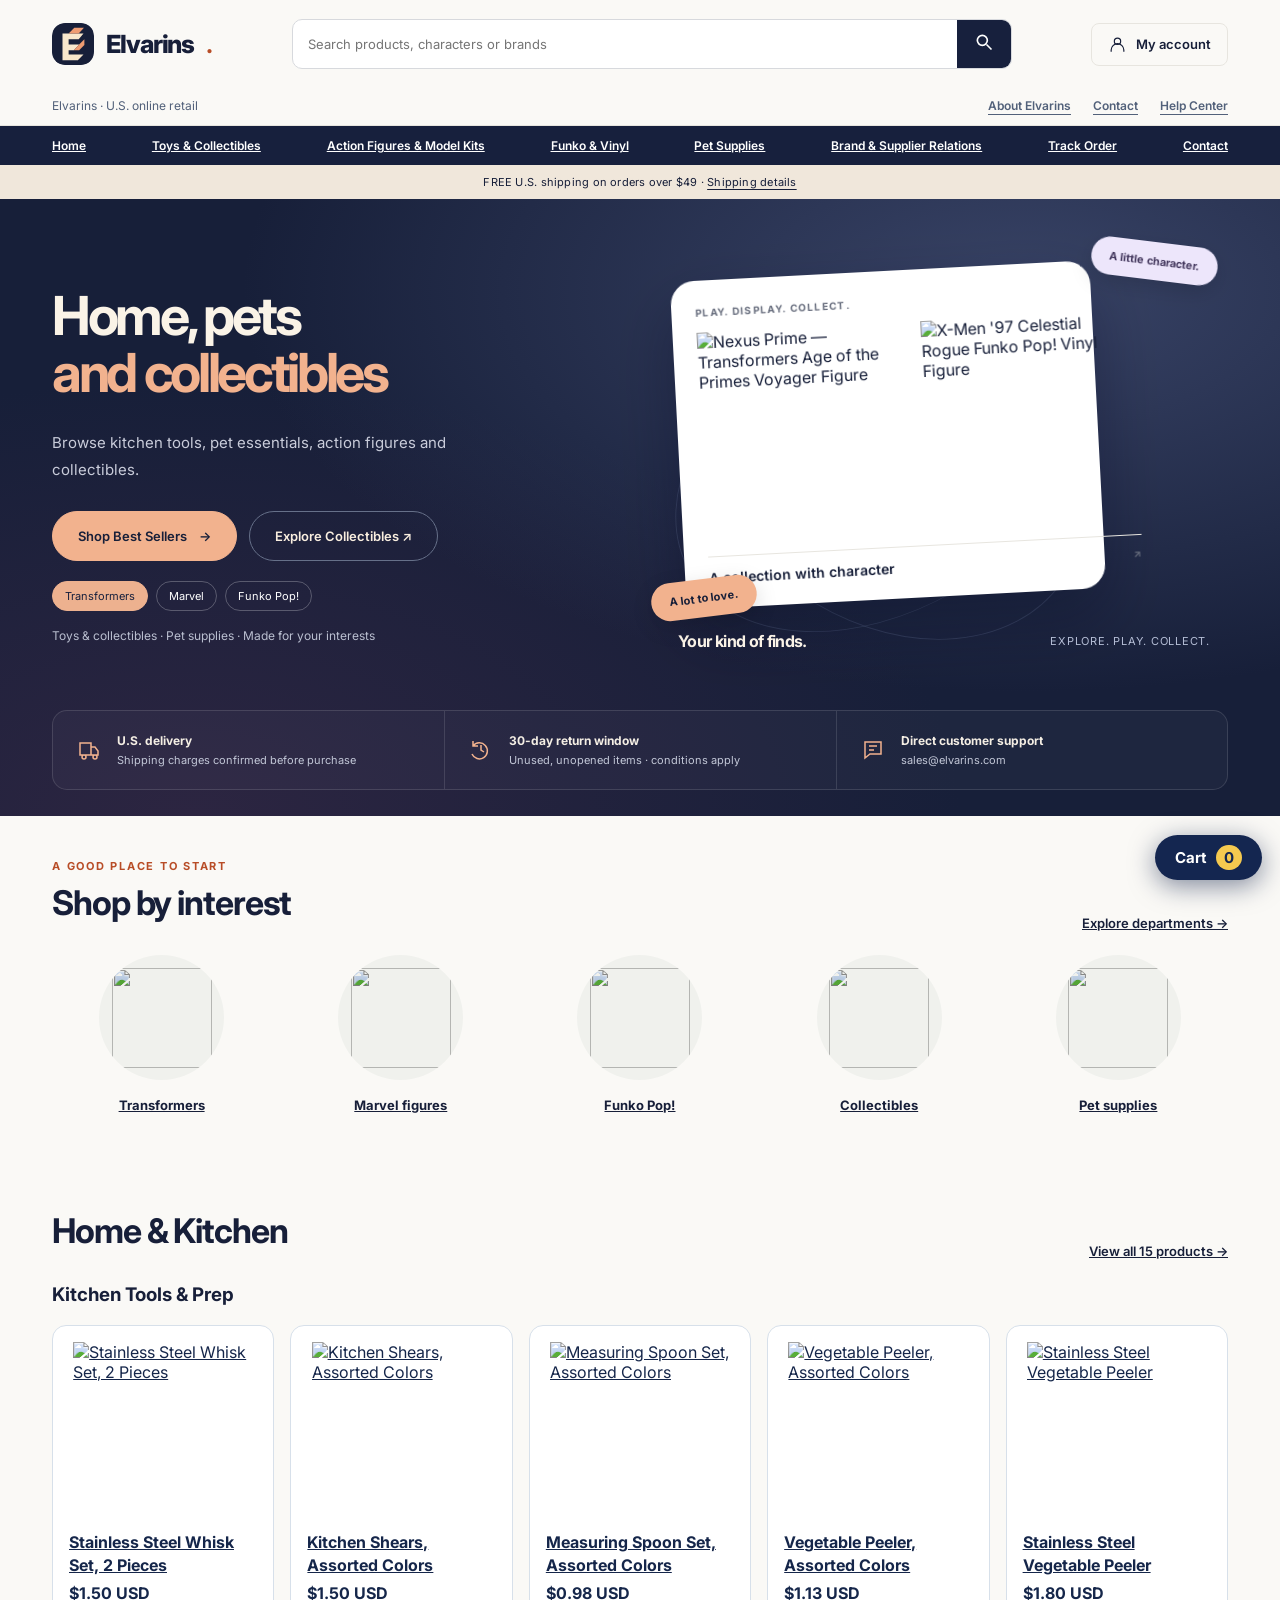
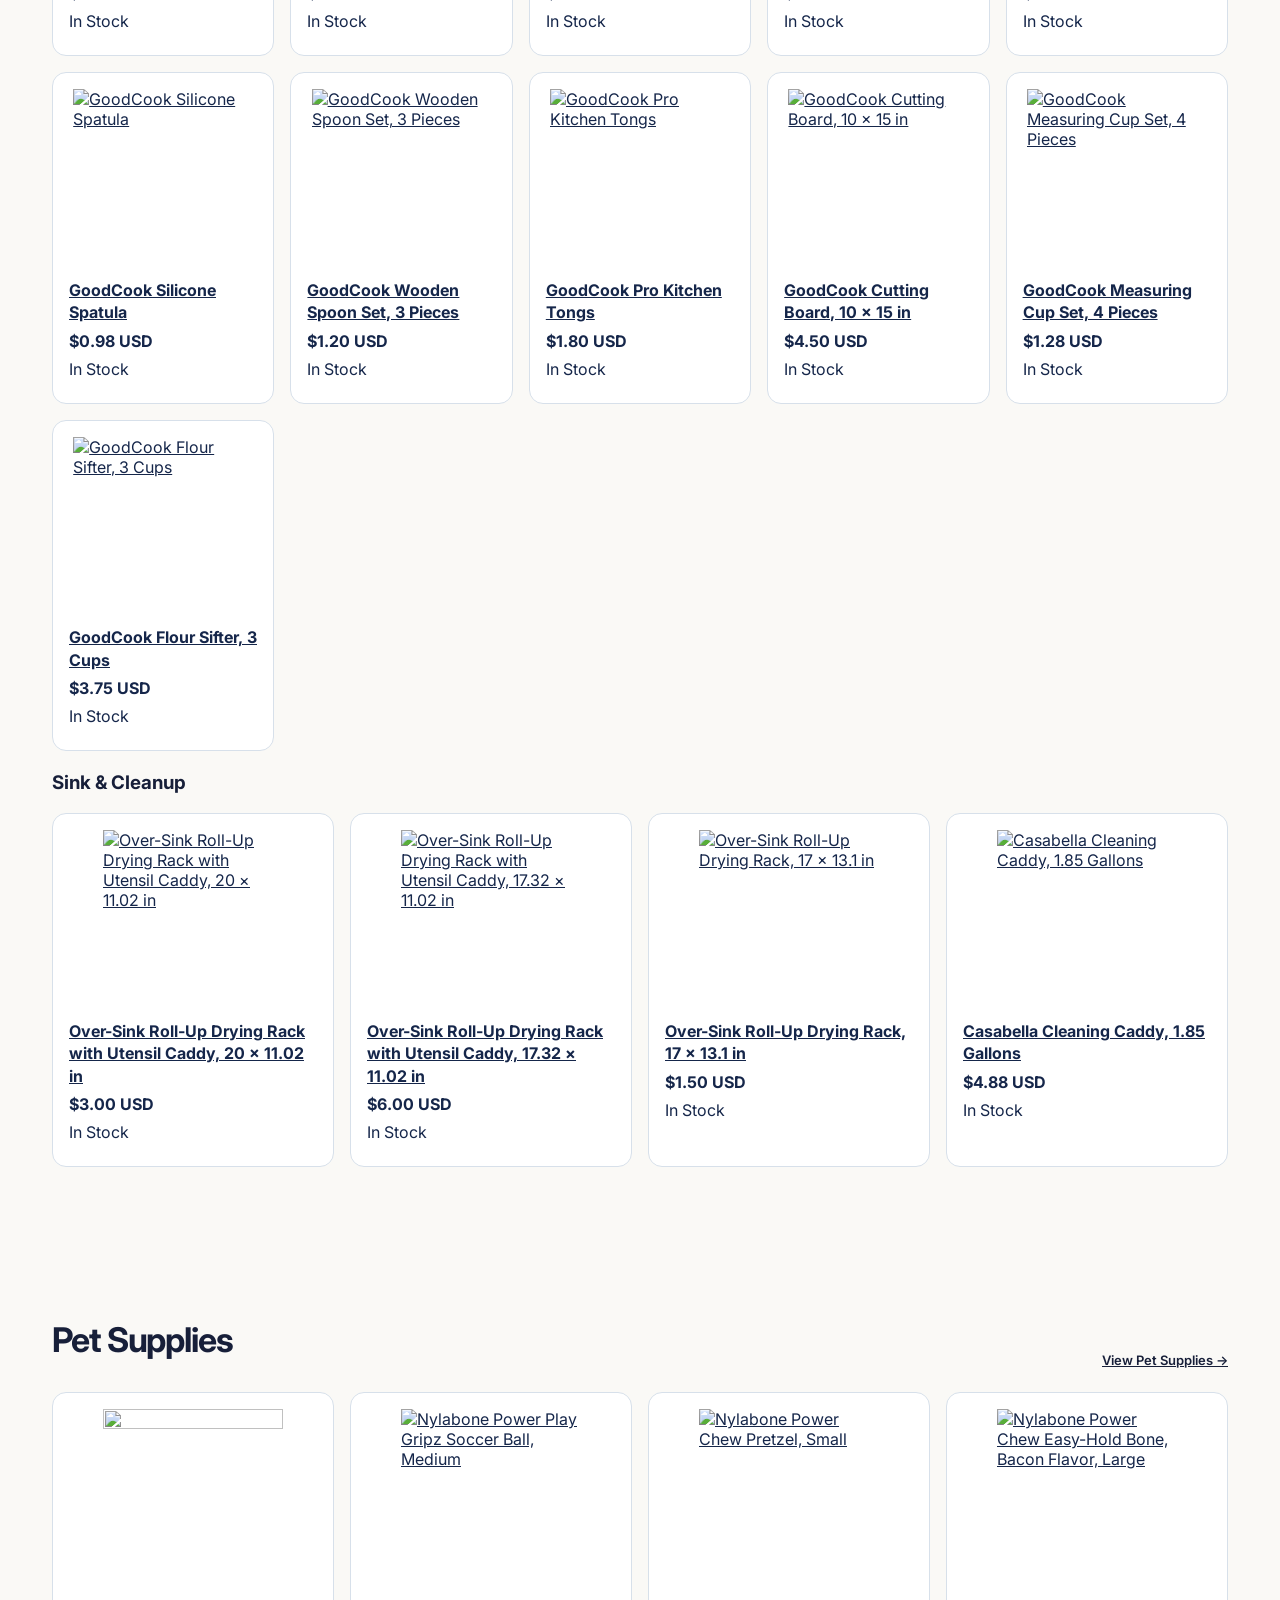
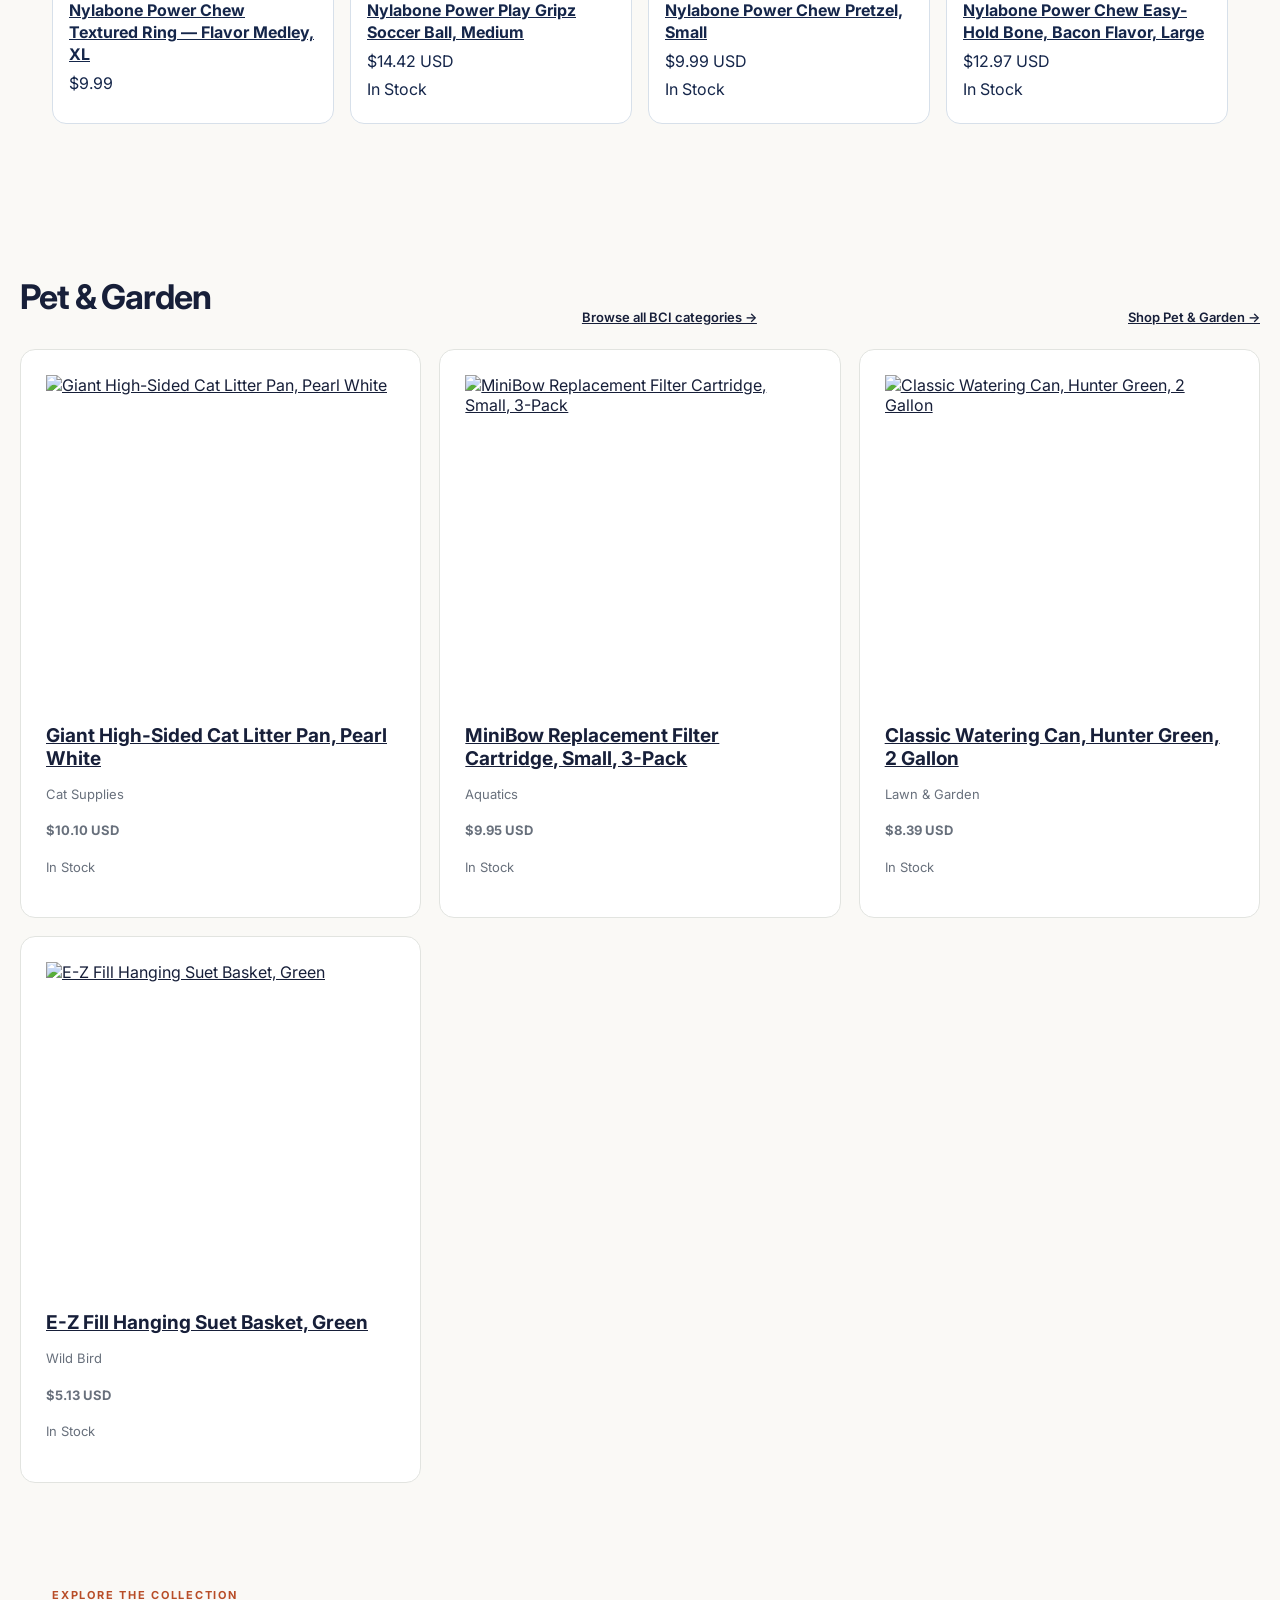
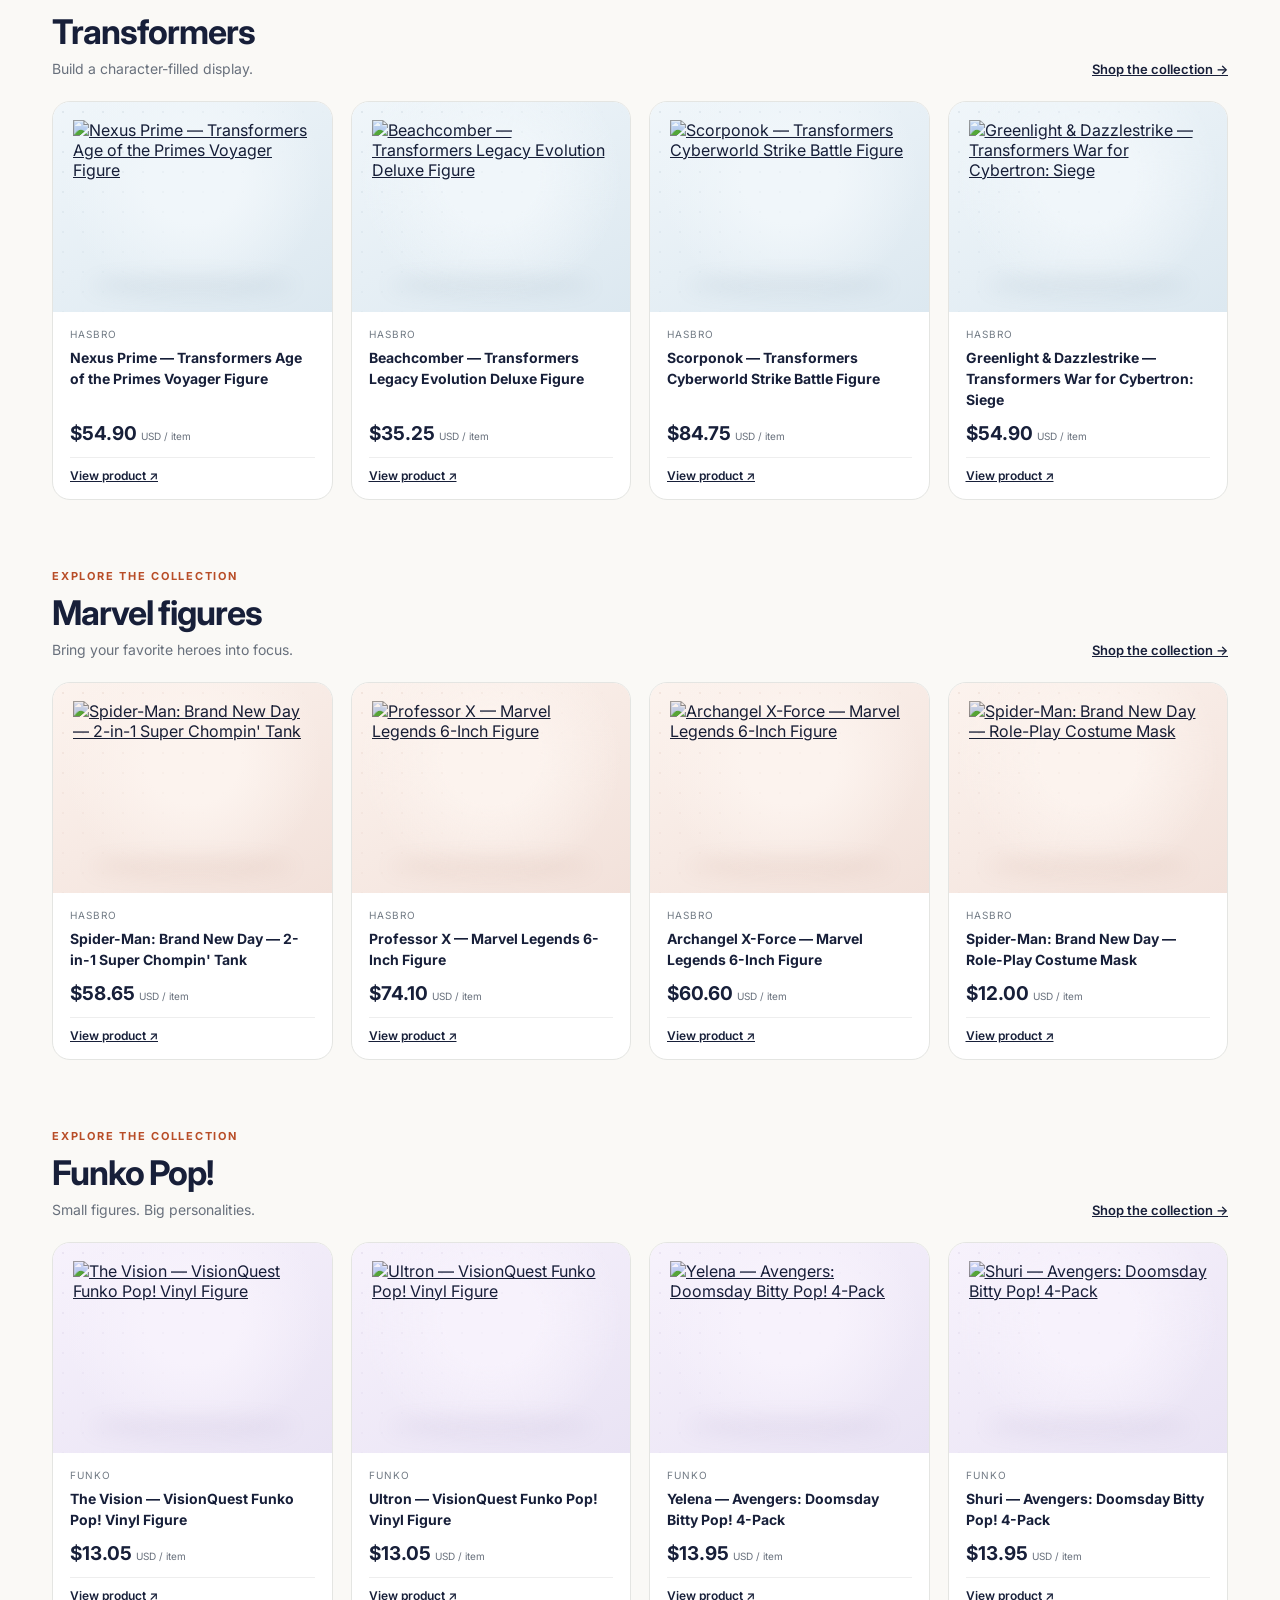
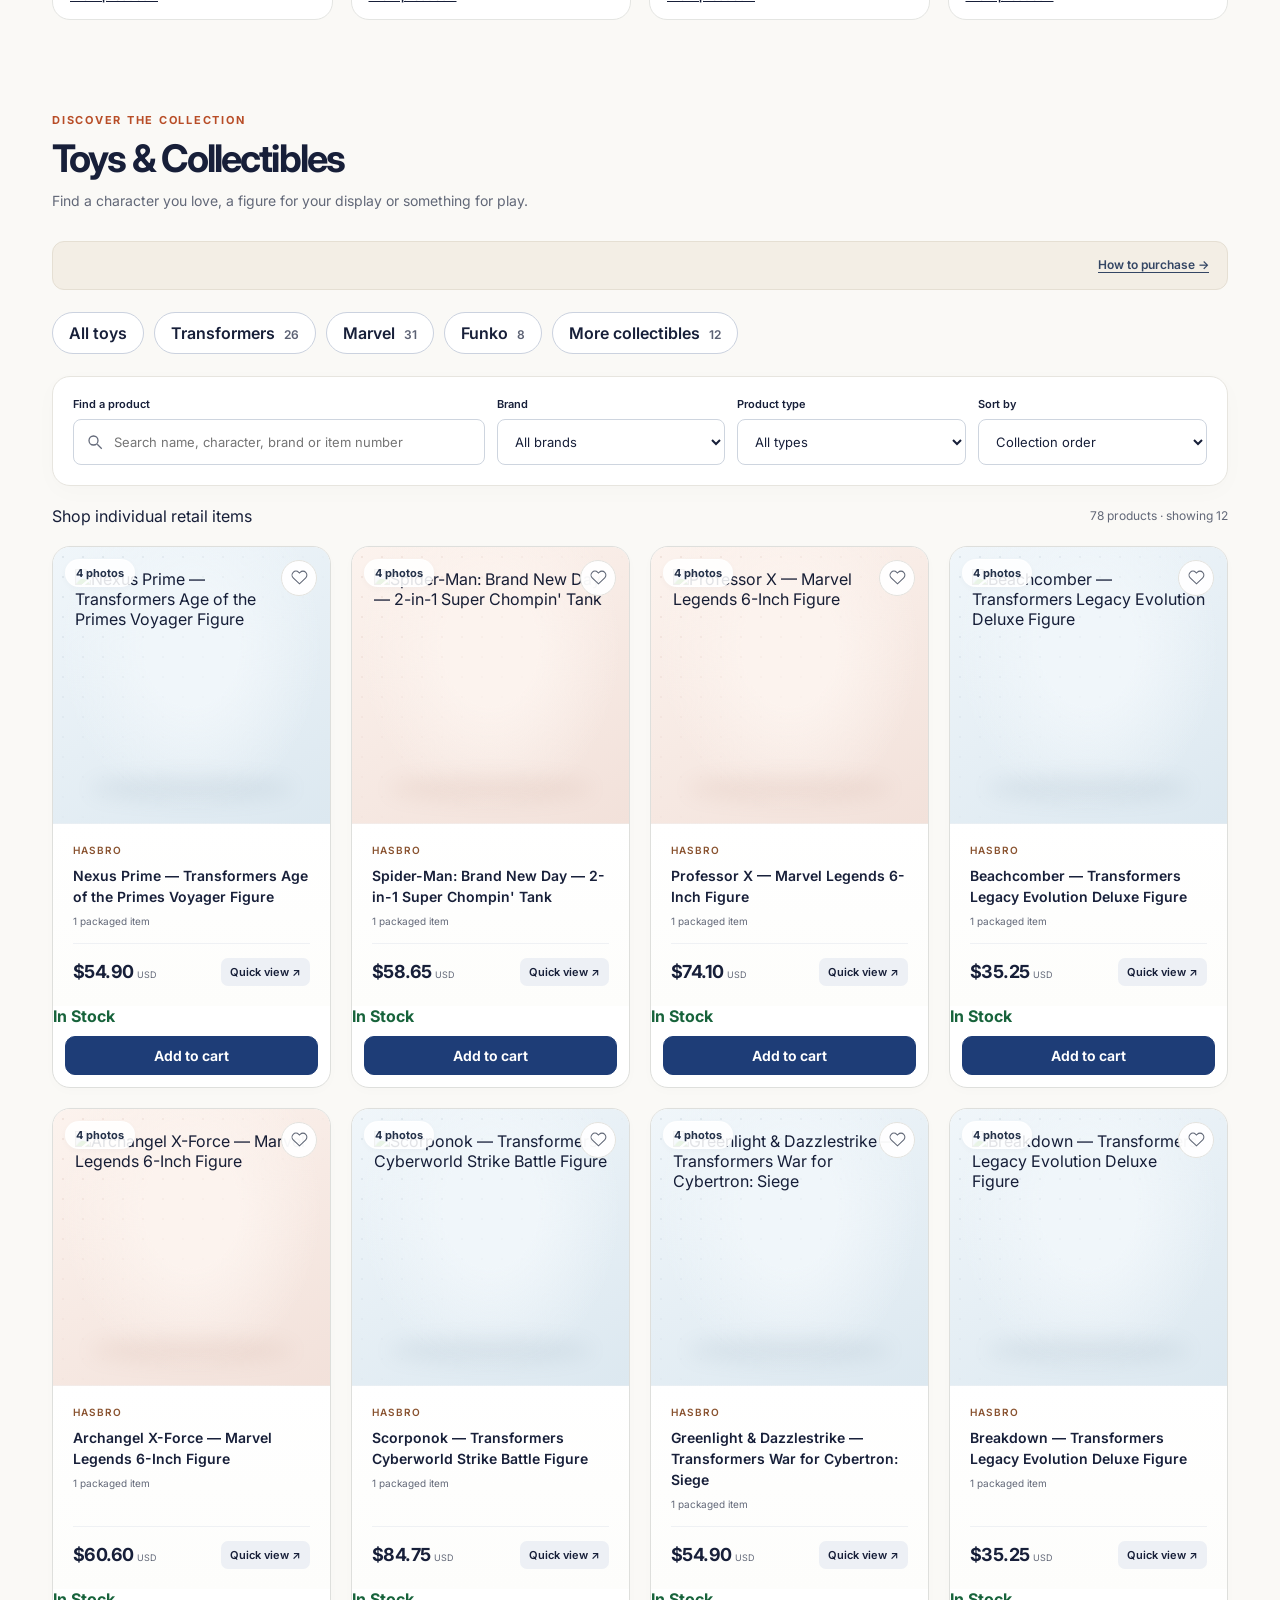
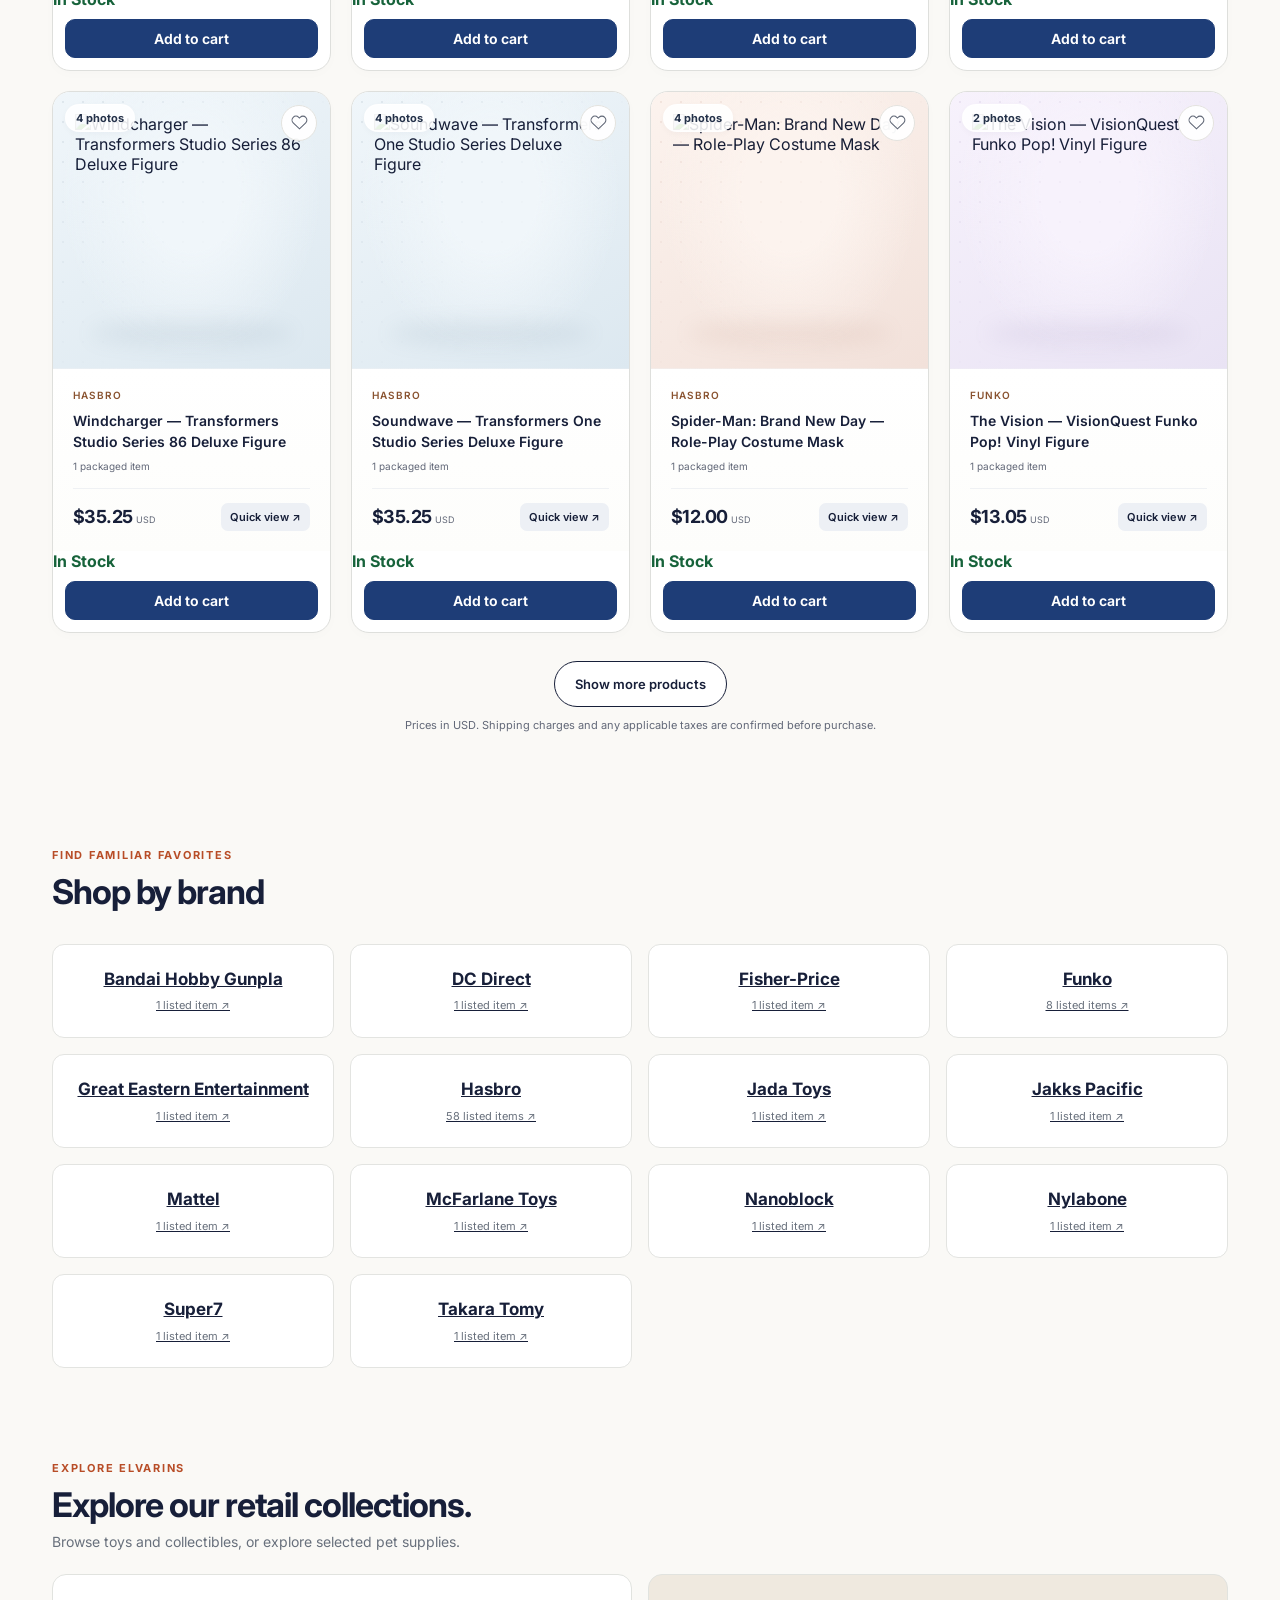
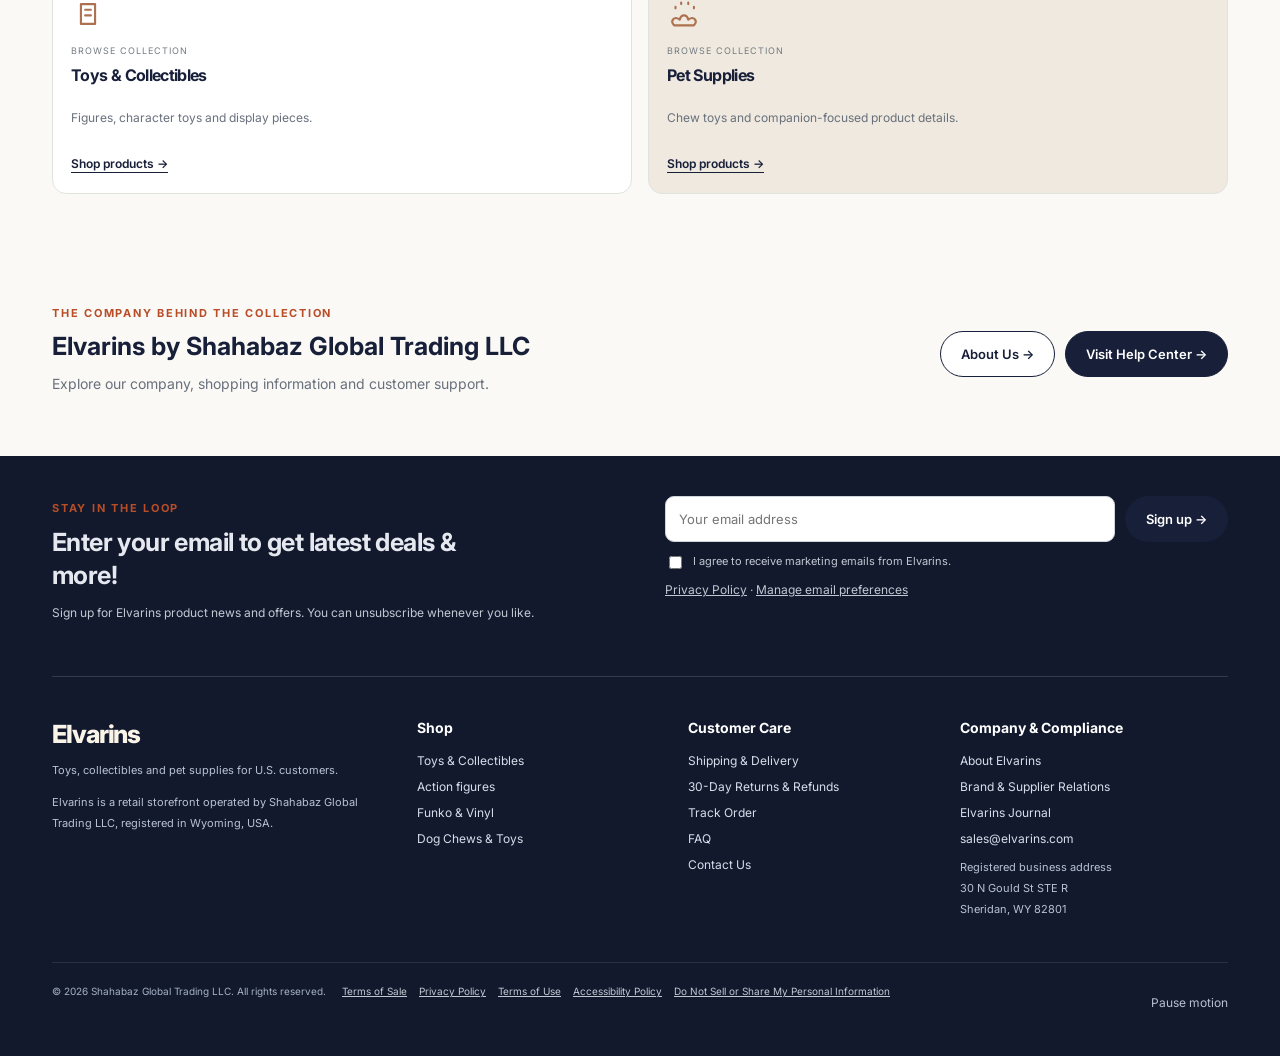
==== commit 586be723: "Add retail buy boxes to Quick View and BCI product pages" ====
--- a/index.html
+++ b/index.html
@@ -138,11 +138,11 @@
 
 <section class="home-support wrap"><div><span class="section-kicker">The company behind the collection</span><h2>Elvarins by Shahabaz Global Trading LLC</h2><p>Explore our company, shopping information and customer support.</p></div><div><a class="btn" href="/about">About Us →</a><a class="btn btn-primary" href="/help-center">Visit Help Center →</a></div></section></main>
 <footer class="retail-footer"><div class="wrap"><section class="newsletter-panel" aria-labelledby="newsletter-title"><div><span class="section-kicker">Stay in the loop</span><h2 id="newsletter-title">Enter your email to get latest deals &amp; more!</h2><p>Sign up for Elvarins product news and offers. You can unsubscribe whenever you like.</p></div><form id="newsletter-form" class="newsletter-form"><label class="sr-only" for="newsletter-email">Email for product news and deals</label><div class="newsletter-entry"><input id="newsletter-email" name="email" type="email" autocomplete="email" maxlength="254" placeholder="Your email address" required><button class="btn btn-primary" type="submit">Sign up →</button></div><label class="newsletter-consent"><input type="checkbox" name="consent" required> I agree to receive marketing emails from Elvarins.</label><label class="newsletter-honeypot" aria-hidden="true">Leave this empty<input name="website" tabindex="-1" autocomplete="off"></label><p class="newsletter-note"><a href="/privacy-policy">Privacy Policy</a> · <a href="/newsletter">Manage email preferences</a></p><p id="newsletter-status" role="status" aria-live="polite"></p></form></section><div class="footer-grid"><div><a class="logo" href="/">Elvarins</a><p>Toys, collectibles and pet supplies for U.S. customers.</p><p>Elvarins is a retail storefront operated by Shahabaz Global Trading LLC, registered in Wyoming, USA.</p></div><div><h3>Shop</h3><a href="/#shop">Toys &amp; Collectibles</a><a href="/collections/transformers">Action figures</a><a href="/collections/funko">Funko &amp; Vinyl</a><a href="/collections/pet-supplies">Dog Chews &amp; Toys</a></div><div><h3>Customer Care</h3><a href="/shipping-delivery">Shipping &amp; Delivery</a><a href="/returns">30-Day Returns &amp; Refunds</a><a href="/track-order">Track Order</a><a href="/help-center">FAQ</a><a href="/contact">Contact Us</a></div><div><h3>Company &amp; Compliance</h3><a href="/about">About Elvarins</a><a href="/brand-partners">Brand &amp; Supplier Relations</a><a href="/blog">Elvarins Journal</a><a href="mailto:sales@elvarins.com">sales@elvarins.com</a><p>Registered business address<br>30 N Gould St STE R<br>Sheridan, WY 82801</p></div></div><div class="footer-bottom"><span>© 2026 Shahabaz Global Trading LLC. All rights reserved.</span><nav aria-label="Legal and privacy"><a href="/terms-of-sale">Terms of Sale</a><a href="/privacy-policy">Privacy Policy</a><a href="/terms-of-use">Terms of Use</a><a href="/accessibility">Accessibility Policy</a><a href="/privacy-choices">Do Not Sell or Share My Personal Information</a></nav></div></div></footer>
-<dialog id="product-dialog" aria-labelledby="detail-title"><button class="dialog-close" id="detail-close" type="button" aria-label="Close product details">×</button><div class="detail-grid"><div class="detail-photo" id="detail-gallery" role="region" aria-label="Product photo gallery"><div><img data-gallery-image id="detail-image" alt="" width="700" height="700" referrerpolicy="no-referrer"><div class="gallery-thumbs" data-gallery-thumbs hidden></div><p class="gallery-status" data-gallery-status aria-live="polite"></p><a data-gallery-zoom id="detail-zoom" class="zoom-link" target="_blank" rel="noopener noreferrer" hidden></a></div></div><div class="detail-copy"><span class="brand" id="detail-brand"></span><h2 id="detail-title"></h2><span class="price" id="detail-price"></span><dl><dt>Item number</dt><dd id="detail-sku"></dd><dt>Product type</dt><dd id="detail-type"></dd><dt id="detail-size-label" hidden>Item size</dt><dd id="detail-size" hidden></dd><dt id="detail-age-label" hidden>Manufacturer recommended age</dt><dd id="detail-age" hidden></dd><dt>Selling unit</dt><dd id="detail-unit"></dd><dt id="detail-contents-label" hidden>Package contents</dt><dd id="detail-contents" hidden></dd></dl><p class="detail-note" id="detail-case"></p><a id="detail-page" class="zoom-link">Full product details →</a><form id="shipping-form" hidden style="display:none" class="shipping-form"><label for="shipping-qty">Quantity</label><input id="shipping-qty" type="number" min="1" max="20" value="1" required><p id="item-subtotal"></p><label for="shipping-zip">U.S. delivery ZIP code</label><input id="shipping-zip" inputmode="numeric" autocomplete="postal-code" pattern="[0-9]{5}(-[0-9]{4})?" maxlength="10" placeholder="e.g. 10001" required><button class="btn btn-primary" type="submit" id="shipping-submit">Check shipping</button><p id="shipping-result" role="status" aria-live="polite">Shipping is confirmed before purchase. It is not included in the item price.</p></form><div class="detail-help"><a href="/shipping-delivery" data-close-dialog>Shipping details</a><a href="/returns" data-close-dialog>Return policy</a></div></div></div></dialog>
+<dialog id="product-dialog" aria-labelledby="detail-title"><button class="dialog-close" id="detail-close" type="button" aria-label="Close product details">×</button><div class="detail-grid retail-pdp-grid retail-quick-grid"><div class="detail-photo" id="detail-gallery" role="region" aria-label="Product photo gallery"><div><img data-gallery-image id="detail-image" alt="" width="700" height="700" referrerpolicy="no-referrer"><div class="gallery-thumbs" data-gallery-thumbs hidden></div><p class="gallery-status" data-gallery-status aria-live="polite"></p><a data-gallery-zoom id="detail-zoom" class="zoom-link" target="_blank" rel="noopener noreferrer" hidden></a></div></div><div class="detail-copy"><span class="brand" id="detail-brand"></span><h2 id="detail-title"></h2><dl><dt>Item number</dt><dd id="detail-sku"></dd><dt>Product type</dt><dd id="detail-type"></dd><dt id="detail-size-label" hidden>Item size</dt><dd id="detail-size" hidden></dd><dt id="detail-age-label" hidden>Manufacturer recommended age</dt><dd id="detail-age" hidden></dd><dt>Selling unit</dt><dd id="detail-unit"></dd><dt id="detail-contents-label" hidden>Package contents</dt><dd id="detail-contents" hidden></dd></dl><p class="detail-note" id="detail-case"></p><a id="detail-page" class="zoom-link">Full product details →</a></div><aside class="retail-buy-box" id="quick-buy-box" aria-label="Purchase options"><span class="price" id="detail-price"></span><p class="stock-label">In Stock</p><p>Free U.S. shipping on orders over $49.</p><div class="retail-quick-actions"></div><label for="quick-buy-quantity">Quantity</label><select id="quick-buy-quantity"><option value="1">1</option><option value="2">2</option><option value="3">3</option><option value="4">4</option><option value="5">5</option><option value="6">6</option><option value="7">7</option><option value="8">8</option><option value="9">9</option><option value="10">10</option></select><form id="shipping-form" hidden style="display:none" class="shipping-form"><label for="shipping-qty">Quantity</label><input id="shipping-qty" type="number" min="1" max="20" value="1" required><p id="item-subtotal"></p><label for="shipping-zip">U.S. delivery ZIP code</label><input id="shipping-zip" inputmode="numeric" autocomplete="postal-code" pattern="[0-9]{5}(-[0-9]{4})?" maxlength="10" placeholder="e.g. 10001" required><button class="btn btn-primary" type="submit" id="shipping-submit">Check shipping</button><p id="shipping-result" role="status" aria-live="polite">Shipping is confirmed before purchase. It is not included in the item price.</p></form><div class="detail-help"><a href="/shipping-delivery" data-close-dialog>Shipping details</a><a href="/returns" data-close-dialog>Return policy</a></div></aside></div></dialog>
 <script id="catalog-data" type="application/json">[{"sku":"HSG2001","title":"Nexus Prime — Transformers Age of the Primes Voyager Figure","brand":"Hasbro","productType":"Action Figures","sellingUnit":"One retail item","price":54.9,"image":"https://media.entertainmentearth.com/assets/images/f7c4c204261c4919bd7c4c38482a98fclg.jpg","thumbnail":"https://media.entertainmentearth.com/assets/images/f7c4c204261c4919bd7c4c38482a98fcsm.jpg","slug":"transformers-age-of-the-primes-voyager-nexus-prime-hsg2001","url":"/products/transformers-age-of-the-primes-voyager-nexus-prime-hsg2001","collection":"transformers","description":"Add Nexus Prime to your Age of the Primes collection. This Voyager figure brings a distinctive Transformers character to your display, with the individual retail package shown in the photo.","size":null,"sourceTitle":"Transformers Age of the Primes Voyager Nexus Prime","images":["https://media.entertainmentearth.com/assets/images/f7c4c204261c4919bd7c4c38482a98fclg.jpg","https://media.entertainmentearth.com/assets/images/0e89317545514b5ba5fc3bcd927f831alg.jpg","https://media.entertainmentearth.com/assets/images/a99f99a1761b4a07ae1fca426624f386lg.jpg","https://media.entertainmentearth.com/assets/images/0c3803f852ee459aa4ea482edc6dd694lg.jpg"]},{"sku":"HSG3439","title":"Spider-Man: Brand New Day — 2-in-1 Super Chompin' Tank","brand":"Hasbro","productType":"Vehicles","sellingUnit":"One retail item","price":58.65,"image":"https://media.entertainmentearth.com/assets/images/2274668c02164fa7b73d93bc8ad9f9b4lg.jpg","thumbnail":"https://media.entertainmentearth.com/assets/images/2274668c02164fa7b73d93bc8ad9f9b4sm.jpg","slug":"spider-man-brand-new-day-2-in-1-super-chompin-tank-hsg3439","url":"/products/spider-man-brand-new-day-2-in-1-super-chompin-tank-hsg3439","collection":"marvel","description":"Bring Spider-Man's world into vehicle play with the Super Chompin' Tank. Its 2-in-1 format makes this a character-led addition to a Spider-Man toy collection.","size":null,"sourceTitle":"Spider-Man: Brand New Day 2-In-1 Super Chompin' Tank","images":["https://media.entertainmentearth.com/assets/images/2274668c02164fa7b73d93bc8ad9f9b4lg.jpg","https://media.entertainmentearth.com/assets/images/b3209f68714648338c442fa54459863dlg.jpg","https://media.entertainmentearth.com/assets/images/62620eab2fec4cf6a8473a6babe831a9lg.jpg","https://media.entertainmentearth.com/assets/images/a340df167ede4fb5a5ef1fcef4815a90lg.jpg"]},{"sku":"HSE4703","title":"Professor X — Marvel Legends 6-Inch Figure","brand":"Hasbro","productType":"Action Figures","sellingUnit":"One retail item","price":74.1,"image":"https://media.entertainmentearth.com/assets/images/715e58769a394572b36c41f6103b40f5lg.jpg","thumbnail":"https://media.entertainmentearth.com/assets/images/715e58769a394572b36c41f6103b40f5sm.jpg","slug":"marvel-legends-professor-x-6-inch-action-figure-hse4703","url":"/products/marvel-legends-professor-x-6-inch-action-figure-hse4703","collection":"marvel","description":"Put the leader of the X-Men at the center of your Marvel Legends display. Professor X joins the collection in a 6-inch figure format.","size":"6 inches (as named by the manufacturer)","sourceTitle":"Marvel Legends Professor X 6-Inch Action Figure","images":["https://media.entertainmentearth.com/assets/images/715e58769a394572b36c41f6103b40f5lg.jpg","https://media.entertainmentearth.com/assets/images/9406782714b84f1496d9f9497843311dlg.jpg","https://media.entertainmentearth.com/assets/images/6608adacadd148f9bf0b8364a95dfb45lg.jpg","https://media.entertainmentearth.com/assets/images/1eac852f29a64e8aa057d0b686910f0clg.jpg"]},{"sku":"HSF7196","title":"Beachcomber — Transformers Legacy Evolution Deluxe Figure","brand":"Hasbro","productType":"Action Figures","sellingUnit":"One retail item","price":35.25,"image":"https://media.entertainmentearth.com/assets/images/14aa8503b9b0496c834784e609a2e715lg.jpg","thumbnail":"https://media.entertainmentearth.com/assets/images/14aa8503b9b0496c834784e609a2e715sm.jpg","slug":"transformers-generations-legacy-evolution-deluxe-beachcomber-hsf7196","url":"/products/transformers-generations-legacy-evolution-deluxe-beachcomber-hsf7196","collection":"transformers","description":"Make room for Beachcomber in your Legacy Evolution lineup. This Deluxe figure is an individual character release for Transformers fans building their collection.","size":null,"sourceTitle":"Transformers Generations Legacy Evolution Deluxe Beachcomber","images":["https://media.entertainmentearth.com/assets/images/14aa8503b9b0496c834784e609a2e715lg.jpg","https://media.entertainmentearth.com/assets/images/2c8acb9b40b84052927f8a0ff84599d0lg.jpg","https://media.entertainmentearth.com/assets/images/c32e00998bc945988ae629a8b696eff6lg.jpg","https://media.entertainmentearth.com/assets/images/ad48fff3fa50452b9a9b8c9c88981bf6lg.jpg"]},{"sku":"HSG0585","title":"Archangel X-Force — Marvel Legends 6-Inch Figure","brand":"Hasbro","productType":"Action Figures","sellingUnit":"One retail item","price":60.6,"image":"https://media.entertainmentearth.com/assets/images/5e7df7b1a9114853808bdde61bc0e6belg.jpg","thumbnail":"https://media.entertainmentearth.com/assets/images/5e7df7b1a9114853808bdde61bc0e6besm.jpg","slug":"x-men-marvel-legends-archangel-x-force-6-inch-action-figure-hsg0585","url":"/products/x-men-marvel-legends-archangel-x-force-6-inch-action-figure-hsg0585","collection":"marvel","description":"Expand your X-Men display with the X-Force version of Archangel. The 6-inch Marvel Legends format complements a character-focused collection.","size":"6 inches (as named by the manufacturer)","sourceTitle":"X-Men Marvel Legends Archangel X-Force 6-Inch Action Figure","images":["https://media.entertainmentearth.com/assets/images/5e7df7b1a9114853808bdde61bc0e6belg.jpg","https://media.entertainmentearth.com/assets/images/4c053cfe1167486aa50e68b0de804143lg.jpg","https://media.entertainmentearth.com/assets/images/6aa193e4c2974684a2125f3177e04293lg.jpg","https://media.entertainmentearth.com/assets/images/89125389e4414ed1b356cab7757ef8balg.jpg"]},{"sku":"HSG1659","title":"Scorponok — Transformers Cyberworld Strike Battle Figure","brand":"Hasbro","productType":"Action Figures","sellingUnit":"One retail item","price":84.75,"image":"https://media.entertainmentearth.com/assets/images/3ca2e825341546deae478140db15e13flg.jpg","thumbnail":"https://media.entertainmentearth.com/assets/images/3ca2e825341546deae478140db15e13fsm.jpg","slug":"transformers-cyberworld-scorponok-strike-battle-figure-hsg1659","url":"/products/transformers-cyberworld-scorponok-strike-battle-figure-hsg1659","collection":"transformers","description":"Introduce Scorponok to your Cyberworld lineup. This Strike Battle figure offers a character-driven choice for fans exploring the Transformers Cyberworld range.","size":null,"sourceTitle":"Transformers Cyberworld Scorponok Strike Battle Figure","images":["https://media.entertainmentearth.com/assets/images/3ca2e825341546deae478140db15e13flg.jpg","https://media.entertainmentearth.com/assets/images/0d1d59277288412a816b3122f193aa3clg.jpg","https://media.entertainmentearth.com/assets/images/510759c0cdad4bab8c1f9c2503085463lg.jpg","https://media.entertainmentearth.com/assets/images/30384251cc2d459dafd54914bd45edeclg.jpg"]},{"sku":"HSE4486","title":"Greenlight & Dazzlestrike — Transformers War for Cybertron: Siege","brand":"Hasbro","productType":"Action Figures","sellingUnit":"One retail item","price":54.9,"image":"https://media.entertainmentearth.com/assets/images/d30b065094d34ebc9f16c3db9154f11flg.jpg","thumbnail":"https://media.entertainmentearth.com/assets/images/d30b065094d34ebc9f16c3db9154f11fsm.jpg","slug":"transformers-wfc-siege-greenlight-with-dazzlestrike-hse4486","url":"/products/transformers-wfc-siege-greenlight-with-dazzlestrike-hse4486","collection":"transformers","description":"Bring Greenlight and Dazzlestrike into your Siege collection together. The price covers the original retail release named here, sold as one packaged item.","size":null,"sourceTitle":"Transformers WFC Siege Greenlight with Dazzlestrike","images":["https://media.entertainmentearth.com/assets/images/d30b065094d34ebc9f16c3db9154f11flg.jpg","https://media.entertainmentearth.com/assets/images/985e535d7d804afb9588adb15381ac64lg.jpg","https://media.entertainmentearth.com/assets/images/047ebd0e4fc94a50a456fdb8b4ca2bdelg.jpg","https://media.entertainmentearth.com/assets/images/d545126b8004453489146e3b7683f654lg.jpg"]},{"sku":"HSF7187","title":"Breakdown — Transformers Legacy Evolution Deluxe Figure","brand":"Hasbro","productType":"Action Figures","sellingUnit":"One retail item","price":35.25,"image":"https://media.entertainmentearth.com/assets/images/c0a8946ae07347ec8541f3e495a5a630lg.jpg","thumbnail":"https://media.entertainmentearth.com/assets/images/c0a8946ae07347ec8541f3e495a5a630sm.jpg","slug":"transformers-generations-legacy-evolution-deluxe-breakdown-hsf7187","url":"/products/transformers-generations-legacy-evolution-deluxe-breakdown-hsf7187","collection":"transformers","description":"Build out your Legacy Evolution collection with Breakdown. This individual Deluxe release adds another named character to a Transformers display.","size":null,"sourceTitle":"Transformers Generations Legacy Evolution Deluxe Breakdown","images":["https://media.entertainmentearth.com/assets/images/c0a8946ae07347ec8541f3e495a5a630lg.jpg","https://media.entertainmentearth.com/assets/images/757feabb0e694a6f8190d47df455b225lg.jpg","https://media.entertainmentearth.com/assets/images/b13b98346efa4da68e990b32d253decelg.jpg","https://media.entertainmentearth.com/assets/images/2ff5ea04c412414e90c33bdb918ce222lg.jpg"]},{"sku":"HSG1927","title":"Windcharger — Transformers Studio Series 86 Deluxe Figure","brand":"Hasbro","productType":"Action Figures","sellingUnit":"One retail item","price":35.25,"image":"https://media.entertainmentearth.com/assets/images/ff6aae19a79443faa120bacead294dc8lg.jpg","thumbnail":"https://media.entertainmentearth.com/assets/images/ff6aae19a79443faa120bacead294dc8sm.jpg","slug":"transformers-studio-series-86-deluxe-the-movie-windcharger-hsg1927","url":"/products/transformers-studio-series-86-deluxe-the-movie-windcharger-hsg1927","collection":"transformers","description":"Celebrate the movie-era Transformers lineup with Windcharger. This Studio Series 86 Deluxe release belongs alongside your other characters from The Transformers: The Movie.","size":null,"sourceTitle":"Transformers Studio Series 86 Deluxe The Movie Windcharger","images":["https://media.entertainmentearth.com/assets/images/ff6aae19a79443faa120bacead294dc8lg.jpg","https://media.entertainmentearth.com/assets/images/84f3f383aa934c329fec0799c0f1ca0alg.jpg","https://media.entertainmentearth.com/assets/images/abbb909b8eae40f482a20610c00c2d62lg.jpg","https://media.entertainmentearth.com/assets/images/b57933b88c8443f583dd7c9a6660a2edlg.jpg"]},{"sku":"HSG2200","title":"Soundwave — Transformers One Studio Series Deluxe Figure","brand":"Hasbro","productType":"Action Figures","sellingUnit":"One retail item","price":35.25,"image":"https://media.entertainmentearth.com/assets/images/ba0d828023b942c3967698892aea206blg.jpg","thumbnail":"https://media.entertainmentearth.com/assets/images/ba0d828023b942c3967698892aea206bsm.jpg","slug":"transformers-studio-series-deluxe-transformers-one-soundwave-hsg2200","url":"/products/transformers-studio-series-deluxe-transformers-one-soundwave-hsg2200","collection":"transformers","description":"Add the Transformers One version of Soundwave to your Studio Series collection. This Deluxe character release keeps the focus on the film's distinctive lineup.","size":null,"sourceTitle":"Transformers Studio Series Deluxe Transformers One Soundwave","images":["https://media.entertainmentearth.com/assets/images/ba0d828023b942c3967698892aea206blg.jpg","https://media.entertainmentearth.com/assets/images/74711a8855d1430599075d600c525442lg.jpg","https://media.entertainmentearth.com/assets/images/9c5759f7e6cf4438851113ab7bb7cd82lg.jpg","https://media.entertainmentearth.com/assets/images/efb473b4c2c34e05a750d315fecd0421lg.jpg"]},{"sku":"HSG3442","title":"Spider-Man: Brand New Day — Role-Play Costume Mask","brand":"Hasbro","productType":"Masks","sellingUnit":"One retail item","price":12,"image":"https://media.entertainmentearth.com/assets/images/511fefd83b0e4ccaa968a5c2cf4f3d48lg.jpg","thumbnail":"https://media.entertainmentearth.com/assets/images/511fefd83b0e4ccaa968a5c2cf4f3d48sm.jpg","slug":"spider-man-brand-new-day-role-play-costume-mask-hsg3442","url":"/products/spider-man-brand-new-day-role-play-costume-mask-hsg3442","collection":"marvel","description":"Complete a Spider-Man-inspired role-play look with this character costume mask. Match the exact retail item shown before adding it to your costume collection.","size":null,"sourceTitle":"Spider-Man: Brand New Day Role Play Costume Mask","images":["https://media.entertainmentearth.com/assets/images/511fefd83b0e4ccaa968a5c2cf4f3d48lg.jpg","https://media.entertainmentearth.com/assets/images/a6de650bcd7d41ee8bede04d0bb437f9lg.jpg","https://media.entertainmentearth.com/assets/images/9b2ecc895f5e403d85c011ac721dbcd3lg.jpg","https://media.entertainmentearth.com/assets/images/fc3ee631f2f146cab40107601cdbd126lg.jpg"]},{"sku":"FU93834","title":"The Vision — VisionQuest Funko Pop! Vinyl Figure","brand":"Funko","productType":"Vinyl Figures","sellingUnit":"One retail item","price":13.05,"image":"https://media.entertainmentearth.com/assets/images/75def49607504005aa5a6881cd447955lg.jpg","thumbnail":"https://media.entertainmentearth.com/assets/images/75def49607504005aa5a6881cd447955sm.jpg","slug":"visionquest-the-vision-funko-pop-vinyl-figure-1650-fu93834","url":"/products/visionquest-the-vision-funko-pop-vinyl-figure-1650-fu93834","collection":"funko","description":"Bring The Vision to your Funko display in Pop! vinyl form. This VisionQuest release is a compact character collectible for fans of the series.","size":null,"sourceTitle":"VisionQuest The Vision Funko Pop! Vinyl Figure #1650","images":["https://media.entertainmentearth.com/assets/images/75def49607504005aa5a6881cd447955lg.jpg","https://media.entertainmentearth.com/assets/images/fd7033157d4d4562a32d276f6d5ebbf5lg.jpg"]},{"sku":"HSG1964","title":"Soundwave Deep Sea Explorer — Transformers Cyberworld","brand":"Hasbro","productType":"Action Figures","sellingUnit":"One retail item","price":42.6,"image":"https://media.entertainmentearth.com/assets/images/c1d8113950cd44eb9084f07633946e90lg.jpg","thumbnail":"https://media.entertainmentearth.com/assets/images/c1d8113950cd44eb9084f07633946e90sm.jpg","slug":"transformers-cyberworld-soundwave-deep-sea-explorer-hsg1964","url":"/products/transformers-cyberworld-soundwave-deep-sea-explorer-hsg1964","collection":"transformers","description":"Explore a different side of Soundwave with the Deep Sea Explorer release. Add this Cyberworld character to your Transformers collection as an individual packaged item.","size":null,"sourceTitle":"Transformers Cyberworld Soundwave Deep Sea Explorer","images":["https://media.entertainmentearth.com/assets/images/c1d8113950cd44eb9084f07633946e90lg.jpg","https://media.entertainmentearth.com/assets/images/0a4bed86ee56411d95866589b48a863flg.jpg","https://media.entertainmentearth.com/assets/images/e8f9106cb47e427d952d028f4db2a33elg.jpg","https://media.entertainmentearth.com/assets/images/8a50544df71e4a5da2b2c9ab1132ccfblg.jpg"]},{"sku":"HSG2784","title":"Herald of Unicron — Transformers Age of the Primes Leader Figure","brand":"Hasbro","productType":"Action Figures","sellingUnit":"One retail item","price":76.65,"image":"https://media.entertainmentearth.com/assets/images/2ed5698e5e6c492f850789fa13aad7e8lg.jpg","thumbnail":"https://media.entertainmentearth.com/assets/images/2ed5698e5e6c492f850789fa13aad7e8sm.jpg","slug":"transformers-age-of-the-primes-leader-herald-of-unicron-hsg2784","url":"/products/transformers-age-of-the-primes-leader-herald-of-unicron-hsg2784","collection":"transformers","description":"Give the Herald of Unicron a place in your Age of the Primes lineup. This Leader release adds a dramatic character choice to a Transformers collection.","size":null,"sourceTitle":"Transformers Age of the Primes Leader Herald of Unicron","images":["https://media.entertainmentearth.com/assets/images/2ed5698e5e6c492f850789fa13aad7e8lg.jpg","https://media.entertainmentearth.com/assets/images/ec15277753424cc3a90a383fcb35044elg.jpg","https://media.entertainmentearth.com/assets/images/28a2b81caa6943a0b76c098fbc69c54elg.jpg","https://media.entertainmentearth.com/assets/images/0b4ee0b1889d451b8d4fab863c47060elg.jpg"]},{"sku":"HSG0889","title":"Captain America — Avengers Shield-Shot Cycle","brand":"Hasbro","productType":"Action Figures","sellingUnit":"One retail item","price":28.2,"image":"https://media.entertainmentearth.com/assets/images/15484fd7d490444fa044f23f65380b6dlg.jpg","thumbnail":"https://media.entertainmentearth.com/assets/images/15484fd7d490444fa044f23f65380b6dsm.jpg","slug":"avengers-captain-america-shield-shot-cycle-vehicle-hsg0889","url":"/products/avengers-captain-america-shield-shot-cycle-vehicle-hsg0889","collection":"marvel","description":"Pair Captain America's character theme with vehicle play. The Shield-Shot Cycle is an Avengers-inspired addition to a collection of superhero toys.","size":null,"sourceTitle":"Avengers Captain America Shield-Shot Cycle Vehicle","images":["https://media.entertainmentearth.com/assets/images/15484fd7d490444fa044f23f65380b6dlg.jpg","https://media.entertainmentearth.com/assets/images/17a5a5e49d024a26a92f86d6280456eblg.jpg","https://media.entertainmentearth.com/assets/images/7a29ff0787384e19b7d060641e7581e7lg.jpg","https://media.entertainmentearth.com/assets/images/f76d009b1e4c4afcbacc22d759eca32clg.jpg"]},{"sku":"HSG2074","title":"Venom & Jeff the Land Shark — Marvel Legends Rivals Figure Set","brand":"Hasbro","productType":"Action Figures","sellingUnit":"One retail item","price":84.45,"image":"https://media.entertainmentearth.com/assets/images/91555ba2bf6e44249534603af0558f50lg.jpg","thumbnail":"https://media.entertainmentearth.com/assets/images/91555ba2bf6e44249534603af0558f50sm.jpg","slug":"marvel-legends-rivals-venom-jeff-land-shark-action-figures-hsg2074","url":"/products/marvel-legends-rivals-venom-jeff-land-shark-action-figures-hsg2074","collection":"marvel","description":"Bring two Marvel Rivals characters into your collection together. Venom and Jeff the Land Shark are offered as the original packaged figure set, rather than separate supplier units.","size":null,"sourceTitle":"Marvel Legends Rivals Venom & Jeff Land Shark Action Figures","images":["https://media.entertainmentearth.com/assets/images/91555ba2bf6e44249534603af0558f50lg.jpg","https://media.entertainmentearth.com/assets/images/630cc2cc4c2c420a888d079022158747lg.jpg","https://media.entertainmentearth.com/assets/images/db7d3488d48c42dfa7667ab686f6b014lg.jpg","https://media.entertainmentearth.com/assets/images/a33317ffbf994dc4a830d6fe73ef04f6lg.jpg"]},{"sku":"MF14569","title":"Wolverine — Marvel Video Game 1:3 Scale Cowl Bust","brand":"McFarlane Toys","productType":"Busts","sellingUnit":"One retail item","price":21.75,"image":"https://media.entertainmentearth.com/assets/images/36cfc2410ca04881b8986e99a762722flg.jpg","thumbnail":"https://media.entertainmentearth.com/assets/images/36cfc2410ca04881b8986e99a762722fsm.jpg","slug":"marvel-wolverine-video-game-1-3-scale-cowl-replica-bust-mf14569","url":"/products/marvel-wolverine-video-game-1-3-scale-cowl-replica-bust-mf14569","collection":"marvel","description":"Give a display shelf a Wolverine-inspired focal point with this 1:3 scale cowl bust. This replica-style collectible is a display piece rather than an action figure.","size":null,"sourceTitle":"Marvel Wolverine Video Game 1:3 Scale Cowl Replica Bust","images":["https://media.entertainmentearth.com/assets/images/36cfc2410ca04881b8986e99a762722flg.jpg","https://media.entertainmentearth.com/assets/images/10c63db492544a0b8cc754c861f2ef1dlg.jpg","https://media.entertainmentearth.com/assets/images/a874be93d09b4a48ba9de7256ae40f46lg.jpg","https://media.entertainmentearth.com/assets/images/f515cd93edd0474eac3f15ccbccf5ab9lg.jpg"]},{"sku":"HSG2162","title":"Shockwave — Transformers Cyberworld Ultimate Energon Surge","brand":"Hasbro","productType":"Action Figures","sellingUnit":"One retail item","price":28.5,"image":"https://media.entertainmentearth.com/assets/images/328d94ab6b79443ca947f7cc89ee6942lg.jpg","thumbnail":"https://media.entertainmentearth.com/assets/images/328d94ab6b79443ca947f7cc89ee6942sm.jpg","slug":"transformers-cyberworld-shockwave-ultimate-energon-surge-hsg2162","url":"/products/transformers-cyberworld-shockwave-ultimate-energon-surge-hsg2162","collection":"transformers","description":"Add the Ultimate Energon Surge version of Shockwave to your Cyberworld range. A distinct character release for fans extending their Transformers lineup.","size":null,"sourceTitle":"Transformers Cyberworld Shockwave Ultimate Energon Surge","images":["https://media.entertainmentearth.com/assets/images/328d94ab6b79443ca947f7cc89ee6942lg.jpg","https://media.entertainmentearth.com/assets/images/20151b6b3a34494eb401a6215cb4d7d5lg.jpg","https://media.entertainmentearth.com/assets/images/fc41c724e8164b1fb1f2a9b4c3d6588flg.jpg","https://media.entertainmentearth.com/assets/images/c9d0111d7ea64d6d84fea17eea83952blg.jpg"]},{"sku":"HSE7873","title":"Iron Man — Avengers Titan Hero 12-Inch Figure","brand":"Hasbro","productType":"Action Figures","sellingUnit":"One retail item","price":14.25,"image":"https://media.entertainmentearth.com/assets/images/a6c12862b0a94424b4350d7a2ae17516lg.jpg","thumbnail":"https://media.entertainmentearth.com/assets/images/a6c12862b0a94424b4350d7a2ae17516sm.jpg","slug":"avengers-titan-hero-series-iron-man-12-inch-action-figure-hse7873","url":"/products/avengers-titan-hero-series-iron-man-12-inch-action-figure-hse7873","collection":"marvel","description":"Bring Iron Man into a larger-format superhero lineup. This 12-inch Titan Hero figure offers a familiar Avengers character in an easy-to-recognize display format.","size":"12 inches (as named by the manufacturer)","sourceTitle":"Avengers Titan Hero Series Iron Man 12-Inch Action Figure","images":["https://media.entertainmentearth.com/assets/images/a6c12862b0a94424b4350d7a2ae17516lg.jpg","https://media.entertainmentearth.com/assets/images/dbd761a9691c40faa449267fdcae0e9alg.jpg","https://media.entertainmentearth.com/assets/images/a0eca3e354c147439c1679bc25e9b22flg.jpg","https://media.entertainmentearth.com/assets/images/bca071ad05cc4d3bac8f758aa3f05cc8lg.jpg"]},{"sku":"HSG0605","title":"Gambit & Rogue — X-Men '97 Marvel Legends Figure Set","brand":"Hasbro","productType":"Action Figures","sellingUnit":"One retail item","price":74.1,"image":"https://media.entertainmentearth.com/assets/images/2b4d5a9658fc4cb2b4f00cac6c39eecalg.jpg","thumbnail":"https://media.entertainmentearth.com/assets/images/2b4d5a9658fc4cb2b4f00cac6c39eecasm.jpg","slug":"x-men-97-marvel-legends-gambit-and-rogue-figures-hsg0605","url":"/products/x-men-97-marvel-legends-gambit-and-rogue-figures-hsg0605","collection":"marvel","description":"Reunite Gambit and Rogue in your X-Men '97 collection. The listing covers the original packaged figure set featuring both named characters.","size":null,"sourceTitle":"X-Men 97 Marvel Legends Gambit and Rogue Figures","images":["https://media.entertainmentearth.com/assets/images/2b4d5a9658fc4cb2b4f00cac6c39eecalg.jpg","https://media.entertainmentearth.com/assets/images/ecdd2e8f17ee499ca1ec6b1f2f5f0ef4lg.jpg","https://media.entertainmentearth.com/assets/images/4bc5c9f007374565932ffa5c99e54079lg.jpg","https://media.entertainmentearth.com/assets/images/774fabc75de647829d37d49dd7602a70lg.jpg"]},{"sku":"HSG2191","title":"Shockwave — Transformers Studio Series 86 Voyager Figure","brand":"Hasbro","productType":"Action Figures","sellingUnit":"One retail item","price":54.9,"image":"https://media.entertainmentearth.com/assets/images/dc08de377e1e43d18c23bc2f3a209e9elg.jpg","thumbnail":"https://media.entertainmentearth.com/assets/images/dc08de377e1e43d18c23bc2f3a209e9esm.jpg","slug":"transformers-studio-series-86-voyager-movie-shockwave-hsg2191","url":"/products/transformers-studio-series-86-voyager-movie-shockwave-hsg2191","collection":"transformers","description":"Add a movie-era Decepticon to your Studio Series display with Shockwave. This Voyager release forms part of the Studio Series 86 lineup.","size":null,"sourceTitle":"Transformers Studio Series 86 Voyager Movie Shockwave","images":["https://media.entertainmentearth.com/assets/images/dc08de377e1e43d18c23bc2f3a209e9elg.jpg","https://media.entertainmentearth.com/assets/images/c2afbd87eadc4a7eaf50495e9c0d47e0lg.jpg","https://media.entertainmentearth.com/assets/images/e2e6e5bd07e74e30ae1b3a5a7314a36dlg.jpg","https://media.entertainmentearth.com/assets/images/e014f39499b74261a6633ee2c091e0b6lg.jpg"]},{"sku":"HSG2860","title":"Black Suit Spider-Man — Titan Series 12-Inch Figure","brand":"Hasbro","productType":"Action Figures","sellingUnit":"One retail item","price":14.25,"image":"https://media.entertainmentearth.com/assets/images/eb48b2eba5654968b6f5382a6fb62908lg.jpg","thumbnail":"https://media.entertainmentearth.com/assets/images/eb48b2eba5654968b6f5382a6fb62908sm.jpg","slug":"spider-man-titan-series-black-suit-12-inch-action-figure-hsg2860","url":"/products/spider-man-titan-series-black-suit-12-inch-action-figure-hsg2860","collection":"marvel","description":"Choose Spider-Man's black-suit look for your superhero collection. The 12-inch Titan Series format gives this alternate character appearance a larger presence.","size":"12 inches (as named by the manufacturer)","sourceTitle":"Spider-Man Titan Series Black Suit 12-Inch Action Figure","images":["https://media.entertainmentearth.com/assets/images/eb48b2eba5654968b6f5382a6fb62908lg.jpg","https://media.entertainmentearth.com/assets/images/00a6598534584c56a1360265fbddfc5elg.jpg","https://media.entertainmentearth.com/assets/images/4fe97c8e347140dea734b6f76272eca0lg.jpg","https://media.entertainmentearth.com/assets/images/a8bc2b81a7d8408f8ce8e6eb898d7f45lg.jpg"]},{"sku":"HSE7877","title":"Captain America — Avengers Titan Hero 12-Inch Figure","brand":"Hasbro","productType":"Action Figures","sellingUnit":"One retail item","price":14.25,"image":"https://media.entertainmentearth.com/assets/images/e7a9f33304654efa9292dba93612d123lg.jpg","thumbnail":"https://media.entertainmentearth.com/assets/images/e7a9f33304654efa9292dba93612d123sm.jpg","slug":"avengers-titan-hero-captain-america-12-inch-action-figure-hse7877","url":"/products/avengers-titan-hero-captain-america-12-inch-action-figure-hse7877","collection":"marvel","description":"Bring Captain America into your Titan Hero collection. This 12-inch figure is a larger-format option for an Avengers-themed toy lineup.","size":"12 inches (as named by the manufacturer)","sourceTitle":"Avengers Titan Hero Captain America 12-Inch Action Figure","images":["https://media.entertainmentearth.com/assets/images/e7a9f33304654efa9292dba93612d123lg.jpg","https://media.entertainmentearth.com/assets/images/bd3c22f47486437a8ea34ed78b655047lg.jpg","https://media.entertainmentearth.com/assets/images/e04c1dfeb8b64290a057c8b28348256alg.jpg","https://media.entertainmentearth.com/assets/images/d22ee0b0d1154ab3946e21adae444b9dlg.jpg"]},{"sku":"HSG0120","title":"Spidey & Goblin — Spidey and His Amazing Friends Dino-Webs","brand":"Hasbro","productType":"Action Figures","sellingUnit":"One retail item","price":13.35,"image":"https://media.entertainmentearth.com/assets/images/9271c7c34c0b4d408f9e336d14b8013elg.jpg","thumbnail":"https://media.entertainmentearth.com/assets/images/9271c7c34c0b4d408f9e336d14b8013esm.jpg","slug":"spidey-and-his-amazing-friends-dino-webs-spidey-and-goblin-hsg0120","url":"/products/spidey-and-his-amazing-friends-dino-webs-spidey-and-goblin-hsg0120","collection":"collectibles","description":"Add the Dino-Webs versions of Spidey and Goblin to your character collection. The named release is sold in its original retail package as one item.","size":null,"sourceTitle":"Spidey and His Amazing Friends Dino-Webs Spidey and Goblin","images":["https://media.entertainmentearth.com/assets/images/9271c7c34c0b4d408f9e336d14b8013elg.jpg","https://media.entertainmentearth.com/assets/images/0bdd5145b44b493580d5934386c35f20lg.jpg","https://media.entertainmentearth.com/assets/images/679a13bc6d274a0ebdc7c49506f11bd4lg.jpg","https://media.entertainmentearth.com/assets/images/07c4d3aa2a5e4c3a91e4b4da68480afclg.jpg"]},{"sku":"HSG0822","title":"Werewolf by Night — Marvel Legends 6-Inch Figure","brand":"Hasbro","productType":"Action Figures","sellingUnit":"One retail item","price":35.25,"image":"https://media.entertainmentearth.com/assets/images/f6b8602e6e2747f2aa476ee05956889blg.jpg","thumbnail":"https://media.entertainmentearth.com/assets/images/f6b8602e6e2747f2aa476ee05956889bsm.jpg","slug":"marvel-legends-series-werewolf-by-night-6-inch-action-figure-hsg0822","url":"/products/marvel-legends-series-werewolf-by-night-6-inch-action-figure-hsg0822","collection":"marvel","description":"Explore the supernatural side of Marvel with Werewolf by Night. This 6-inch Marvel Legends release adds a different character theme to a superhero display.","size":"6 inches (as named by the manufacturer)","sourceTitle":"Marvel Legends Series Werewolf By Night 6-Inch Action Figure","images":["https://media.entertainmentearth.com/assets/images/f6b8602e6e2747f2aa476ee05956889blg.jpg","https://media.entertainmentearth.com/assets/images/ee8eba3e0b4941bab6dee7631ee818d5lg.jpg","https://media.entertainmentearth.com/assets/images/ee2e026880a14ef79462ca5197ad5ac8lg.jpg","https://media.entertainmentearth.com/assets/images/2c6fa6c839cb4540b0cfb8cfd48a278clg.jpg"]},{"sku":"FU93836","title":"Ultron — VisionQuest Funko Pop! Vinyl Figure","brand":"Funko","productType":"Vinyl Figures","sellingUnit":"One retail item","price":13.05,"image":"https://media.entertainmentearth.com/assets/images/892cfae02871495391882c123fffd1dblg.jpg","thumbnail":"https://media.entertainmentearth.com/assets/images/892cfae02871495391882c123fffd1dbsm.jpg","slug":"visionquest-ultron-funko-pop-vinyl-figure-1650-fu93836","url":"/products/visionquest-ultron-funko-pop-vinyl-figure-1650-fu93836","collection":"funko","description":"Add Ultron's VisionQuest appearance to your Pop! collection. The vinyl figure offers a character-focused companion to other Marvel Funko releases.","size":null,"sourceTitle":"VisionQuest Ultron Funko Pop! Vinyl Figure #1650","images":["https://media.entertainmentearth.com/assets/images/892cfae02871495391882c123fffd1dblg.jpg","https://media.entertainmentearth.com/assets/images/5fe43b916d6e4fd1a0374b41eec99896lg.jpg"]},{"sku":"HSF3987","title":"Ghost-Spider — Spidey Supersized 9-Inch Figure","brand":"Hasbro","productType":"Action Figures","sellingUnit":"One retail item","price":13.5,"image":"https://media.entertainmentearth.com/assets/images/0fcee0d8a7b44d2da61d674541ebe5f4lg.jpg","thumbnail":"https://media.entertainmentearth.com/assets/images/0fcee0d8a7b44d2da61d674541ebe5f4sm.jpg","slug":"spidey-supersized-ghost-spider-9-inch-action-figure-hsf3987","url":"/products/spidey-supersized-ghost-spider-9-inch-action-figure-hsf3987","collection":"collectibles","description":"Bring Ghost-Spider into your Spidey lineup in a supersized format. This 9-inch figure is an individual character release, sold in its original retail package.","size":"9 inches (as named by the manufacturer)","sourceTitle":"Spidey Supersized Ghost Spider 9-inch Action Figure","images":["https://media.entertainmentearth.com/assets/images/0fcee0d8a7b44d2da61d674541ebe5f4lg.jpg","https://media.entertainmentearth.com/assets/images/c9e7228f720e435095801d701d301167lg.jpg","https://media.entertainmentearth.com/assets/images/6ce8aa16031f487e88cde6f016ccabablg.jpg","https://media.entertainmentearth.com/assets/images/e923e442df204fa9b4e6fb25fd28ac05lg.jpg"]},{"sku":"HSG2228","title":"Autobot Jazz — Transformers Cyberworld Energon Surge","brand":"Hasbro","productType":"Action Figures","sellingUnit":"One retail item","price":14.25,"image":"https://media.entertainmentearth.com/assets/images/e8e101e630904d6fbdbbfbd767e5d910lg.jpg","thumbnail":"https://media.entertainmentearth.com/assets/images/e8e101e630904d6fbdbbfbd767e5d910sm.jpg","slug":"transformers-cyberworld-autobot-jazz-energon-surge-hsg2228","url":"/products/transformers-cyberworld-autobot-jazz-energon-surge-hsg2228","collection":"transformers","description":"Expand your Cyberworld range with Autobot Jazz. This Energon Surge character release adds another individual Autobot to a Transformers collection.","size":null,"sourceTitle":"Transformers Cyberworld Autobot Jazz Energon Surge","images":["https://media.entertainmentearth.com/assets/images/e8e101e630904d6fbdbbfbd767e5d910lg.jpg","https://media.entertainmentearth.com/assets/images/990423df509b48cb9077376b9e5d7c6flg.jpg","https://media.entertainmentearth.com/assets/images/334fa7a640bd4869a1696a009716ff6blg.jpg","https://media.entertainmentearth.com/assets/images/c7633982bd134e57bc6f4b78c496726blg.jpg"]},{"sku":"FU92947","title":"Yelena — Avengers: Doomsday Bitty Pop! 4-Pack","brand":"Funko","productType":"Mini-Figures","sellingUnit":"One retail item","price":13.95,"image":"https://media.entertainmentearth.com/assets/images/54410471d98c4dfebe4794fea39f410elg.jpg","thumbnail":"https://media.entertainmentearth.com/assets/images/54410471d98c4dfebe4794fea39f410esm.jpg","slug":"avengers-doomsday-yelena-bitty-pop-mini-figure-4-pack-fu92947","url":"/products/avengers-doomsday-yelena-bitty-pop-mini-figure-4-pack-fu92947","collection":"funko","description":"Build a miniature Marvel display with the Yelena-led Bitty Pop! four-pack. The listed price covers one complete original retail four-pack.","size":null,"sourceTitle":"Avengers: Doomsday Yelena Bitty Pop! Mini-Figure 4-Pack","images":["https://media.entertainmentearth.com/assets/images/54410471d98c4dfebe4794fea39f410elg.jpg","https://media.entertainmentearth.com/assets/images/1093887a518b42e6b4562cdff51ac2a1lg.jpg","https://media.entertainmentearth.com/assets/images/732fd44b81034b0ba3c32306860ace61lg.jpg","https://media.entertainmentearth.com/assets/images/4fe34b8406044bb79aab5c238d1a2124lg.jpg"]},{"sku":"FU92949","title":"Shuri — Avengers: Doomsday Bitty Pop! 4-Pack","brand":"Funko","productType":"Mini-Figures","sellingUnit":"One retail item","price":13.95,"image":"https://media.entertainmentearth.com/assets/images/4793d8bd64764b919a008ff8c8a71ab0lg.jpg","thumbnail":"https://media.entertainmentearth.com/assets/images/4793d8bd64764b919a008ff8c8a71ab0sm.jpg","slug":"avengers-doomsday-shuri-funko-bitty-pop-mini-figure-4-pack-fu92949","url":"/products/avengers-doomsday-shuri-funko-bitty-pop-mini-figure-4-pack-fu92949","collection":"funko","description":"Add a Shuri-themed four-pack to your miniature Funko collection. All figures belonging to the named original retail pack are sold together as one packaged item.","size":null,"sourceTitle":"Avengers: Doomsday Shuri Funko Bitty Pop! Mini-Figure 4-Pack","images":["https://media.entertainmentearth.com/assets/images/4793d8bd64764b919a008ff8c8a71ab0lg.jpg","https://media.entertainmentearth.com/assets/images/0d63edd327ef4bbeb8486bb0c1caa935lg.jpg","https://media.entertainmentearth.com/assets/images/515fa1e877e5481da977f4999e445f3elg.jpg","https://media.entertainmentearth.com/assets/images/dc4fd0c3afeb4bb797fd0e43b0373e51lg.jpg"]},{"sku":"HSE1914","title":"Optimal Optimus — Transformers Power of the Primes: Throne of the Primes","brand":"Hasbro","productType":"Action Figures","sellingUnit":"One retail item","price":127.8,"image":"https://media.entertainmentearth.com/assets/images/05227b0e664946698f4695d2a64f2d80lg.jpg","thumbnail":"https://media.entertainmentearth.com/assets/images/05227b0e664946698f4695d2a64f2d80sm.jpg","slug":"transformers-potp-throne-of-the-primes-optimal-optimus-hse1914","url":"/products/transformers-potp-throne-of-the-primes-optimal-optimus-hse1914","collection":"transformers","description":"Add Optimal Optimus to your Power of the Primes collection. This Throne of the Primes release is offered as the original packaged collectible shown.","size":null,"sourceTitle":"Transformers POTP Throne of the Primes Optimal Optimus","images":["https://media.entertainmentearth.com/assets/images/05227b0e664946698f4695d2a64f2d80lg.jpg","https://media.entertainmentearth.com/assets/images/7ac637241636416aab230e3cc0f73fb9lg.jpg","https://media.entertainmentearth.com/assets/images/97381f620560461d95239cc7de01dadflg.jpg","https://media.entertainmentearth.com/assets/images/066aa56a9a164504b46603d47bf32f62lg.jpg"]},{"sku":"HSG1889","title":"Matrix of Leadership — Transformers Studio Series Prop Replica","brand":"Hasbro","productType":"Prop Replicas","sellingUnit":"One retail item","price":159.75,"image":"https://media.entertainmentearth.com/assets/images/be83e3d6308549849dccf1e44cc77628lg.jpg","thumbnail":"https://media.entertainmentearth.com/assets/images/be83e3d6308549849dccf1e44cc77628sm.jpg","slug":"transformers-studio-series-matrix-of-leadership-prop-replica-hsg1889","url":"/products/transformers-studio-series-matrix-of-leadership-prop-replica-hsg1889","collection":"transformers","description":"Bring an iconic Transformers object into your display with the Matrix of Leadership replica. A prop collectible for fans who want a display piece beyond character figures.","size":null,"sourceTitle":"Transformers Studio Series Matrix of Leadership Prop Replica","images":["https://media.entertainmentearth.com/assets/images/be83e3d6308549849dccf1e44cc77628lg.jpg","https://media.entertainmentearth.com/assets/images/138c51603d564727b2d59b755dd3bcaclg.jpg","https://media.entertainmentearth.com/assets/images/76a739cea31241c9a84a72c486864936lg.jpg","https://media.entertainmentearth.com/assets/images/551374d6fdcb4ce98cd17f1ec4465887lg.jpg"]},{"sku":"HSG2071","title":"Mole Man & Moloids — Fantastic Four Marvel Legends Figure Set","brand":"Hasbro","productType":"Action Figures","sellingUnit":"One retail item","price":51.6,"image":"https://media.entertainmentearth.com/assets/images/bb575442b591416a9ac21cd7871d274alg.jpg","thumbnail":"https://media.entertainmentearth.com/assets/images/bb575442b591416a9ac21cd7871d274asm.jpg","slug":"fantastic-four-marvel-legends-mole-man-moloids-figures-hsg2071","url":"/products/fantastic-four-marvel-legends-mole-man-moloids-figures-hsg2071","collection":"marvel","description":"Expand a Fantastic Four display with Mole Man and the Moloids. The original retail figure set is sold together as one packaged item.","size":null,"sourceTitle":"Fantastic Four Marvel Legends Mole Man & Moloids Figures","images":["https://media.entertainmentearth.com/assets/images/bb575442b591416a9ac21cd7871d274alg.jpg","https://media.entertainmentearth.com/assets/images/0d638eb7ee874e3cabbb7f66d851fb23lg.jpg","https://media.entertainmentearth.com/assets/images/46f7a0e48cb148ad93b68e17188fff75lg.jpg","https://media.entertainmentearth.com/assets/images/d3bb60de57d44c0eb21ce21cd50df4b3lg.jpg"]},{"sku":"HSG2197","title":"Cliffjumper — Transformers Studio Series 86 Deluxe Figure","brand":"Hasbro","productType":"Action Figures","sellingUnit":"One retail item","price":35.25,"image":"https://media.entertainmentearth.com/assets/images/bf9e1644287d483985f3c7d2d0eadf46lg.jpg","thumbnail":"https://media.entertainmentearth.com/assets/images/bf9e1644287d483985f3c7d2d0eadf46sm.jpg","slug":"transformers-studio-86-series-deluxe-class-cliffjumper-hsg2197","url":"/products/transformers-studio-86-series-deluxe-class-cliffjumper-hsg2197","collection":"transformers","description":"Add Cliffjumper to your Studio Series 86 character lineup. This Deluxe release is an individual addition to a movie-era Transformers collection.","size":null,"sourceTitle":"Transformers Studio 86 Series Deluxe Class Cliffjumper","images":["https://media.entertainmentearth.com/assets/images/bf9e1644287d483985f3c7d2d0eadf46lg.jpg","https://media.entertainmentearth.com/assets/images/2b0492afdc8d48d98bb7a8a8f315e4e2lg.jpg","https://media.entertainmentearth.com/assets/images/7a80d40be0d945a987522897c3a6f40alg.jpg","https://media.entertainmentearth.com/assets/images/3c131da439d34d66aebb4ee4efe95bbclg.jpg"]},{"sku":"HSG2856","title":"Miles Morales — Spider-Man Action FX Electronic Figure","brand":"Hasbro","productType":"Action Figures","sellingUnit":"One retail item","price":22.05,"image":"https://media.entertainmentearth.com/assets/images/65c2c5e887af4a84bc6aecefb61cd8e7lg.jpg","thumbnail":"https://media.entertainmentearth.com/assets/images/65c2c5e887af4a84bc6aecefb61cd8e7sm.jpg","slug":"spider-man-miles-morales-action-fx-electronic-action-figure-hsg2856","url":"/products/spider-man-miles-morales-action-fx-electronic-action-figure-hsg2856","collection":"marvel","description":"Bring Miles Morales into your Spider-Man toy collection. This Action FX release is identified as an electronic action figure; check the package instructions for its specific functions.","size":null,"sourceTitle":"Spider-Man Miles Morales Action FX Electronic Action Figure","images":["https://media.entertainmentearth.com/assets/images/65c2c5e887af4a84bc6aecefb61cd8e7lg.jpg","https://media.entertainmentearth.com/assets/images/3ab137f9e8f344bb990dbe8212533e7elg.jpg","https://media.entertainmentearth.com/assets/images/4902943b08f0423b9cafb2f159cd21a4lg.jpg","https://media.entertainmentearth.com/assets/images/abaeffef7f864a7bb2d884401eb9c5c7lg.jpg"]},{"sku":"HSG3396","title":"Hulk — Spider-Man: Brand New Day ActionVerse Figure","brand":"Hasbro","productType":"Action Figures","sellingUnit":"One retail item","price":14.25,"image":"https://media.entertainmentearth.com/assets/images/d9862994760448ebb9de085fbec07231lg.jpg","thumbnail":"https://media.entertainmentearth.com/assets/images/d9862994760448ebb9de085fbec07231sm.jpg","slug":"spider-man-brand-new-day-actionverse-hulk-action-figure-hsg3396","url":"/products/spider-man-brand-new-day-actionverse-hulk-action-figure-hsg3396","collection":"marvel","description":"Add Hulk to the Spider-Man: Brand New Day ActionVerse range. This character figure offers another Marvel option for building out the named toy lineup.","size":null,"sourceTitle":"Spider-Man: Brand New Day ActionVerse Hulk Action Figure","images":["https://media.entertainmentearth.com/assets/images/d9862994760448ebb9de085fbec07231lg.jpg","https://media.entertainmentearth.com/assets/images/737d6ab6ea814fa18799cf20125de46elg.jpg","https://media.entertainmentearth.com/assets/images/0be51fd4cece450aaa7cc1d84892e16flg.jpg","https://media.entertainmentearth.com/assets/images/828bed01fa0b47cd949e14438a815f8flg.jpg"]},{"sku":"HSG2382","title":"Wolverinepool — Deadpool & Wolverine Marvel Legends Figure","brand":"Hasbro","productType":"Action Figures","sellingUnit":"One retail item","price":35.25,"image":"https://media.entertainmentearth.com/assets/images/c24e2dd0ab8e49e6a65e20991aa34846lg.jpg","thumbnail":"https://media.entertainmentearth.com/assets/images/c24e2dd0ab8e49e6a65e20991aa34846sm.jpg","slug":"deadpool-wolverine-marvel-legends-wolverinepool-figure-hsg2382","url":"/products/deadpool-wolverine-marvel-legends-wolverinepool-figure-hsg2382","collection":"marvel","description":"Explore an unusual character combination with Wolverinepool. This Marvel Legends release belongs to the Deadpool & Wolverine collection.","size":null,"sourceTitle":"Deadpool & Wolverine Marvel Legends Wolverinepool Figure","images":["https://media.entertainmentearth.com/assets/images/c24e2dd0ab8e49e6a65e20991aa34846lg.jpg","https://media.entertainmentearth.com/assets/images/c57df701fba64d27a62ee7cb1c8a4596lg.jpg","https://media.entertainmentearth.com/assets/images/0c5bc93248104220953b4f988ad10c19lg.jpg","https://media.entertainmentearth.com/assets/images/0029142cbf9243b1b3485222a904e306lg.jpg"]},{"sku":"FU92650","title":"Celestial Rogue — X-Men '97 Funko Pop! Vinyl Figure","brand":"Funko","productType":"Vinyl Figures","sellingUnit":"One retail item","price":13.05,"image":"https://media.entertainmentearth.com/assets/images/13d687584f3d4214b46551842fe1f2d4lg.jpg","thumbnail":"https://media.entertainmentearth.com/assets/images/13d687584f3d4214b46551842fe1f2d4sm.jpg","slug":"x-men-97-celestial-rogue-funko-pop-vinyl-figure-fu92650","url":"/products/x-men-97-celestial-rogue-funko-pop-vinyl-figure-fu92650","collection":"funko","description":"Give Rogue's Celestial appearance a place in your X-Men '97 display. This Pop! vinyl release offers a distinct character variant for Funko collectors.","size":null,"sourceTitle":"X-Men '97 Celestial Rogue Funko Pop! Vinyl Figure","images":["https://media.entertainmentearth.com/assets/images/13d687584f3d4214b46551842fe1f2d4lg.jpg","https://media.entertainmentearth.com/assets/images/58ff36280c7d4242b3c23abb353e65b4lg.jpg"]},{"sku":"FU92952","title":"Avengers Tower — Avengers: Doomsday Bitty Pop! Town","brand":"Funko","productType":"Mini-Figures","sellingUnit":"One retail item","price":8.25,"image":"https://media.entertainmentearth.com/assets/images/7c39d6d5e38d4d42b3a0c9513ea4ea2alg.jpg","thumbnail":"https://media.entertainmentearth.com/assets/images/7c39d6d5e38d4d42b3a0c9513ea4ea2asm.jpg","slug":"avengers-doomsday-avengers-tower-bitty-pop-town-fu92952","url":"/products/avengers-doomsday-avengers-tower-bitty-pop-town-fu92952","collection":"funko","description":"Create a miniature Marvel display around Avengers Tower. This Bitty Pop! Town release adds a location-themed collectible to the Avengers: Doomsday range.","size":null,"sourceTitle":"Avengers: Doomsday Avengers Tower Bitty Pop! Town","images":["https://media.entertainmentearth.com/assets/images/7c39d6d5e38d4d42b3a0c9513ea4ea2alg.jpg","https://media.entertainmentearth.com/assets/images/ecc9509ce7d14e4596d055c2f86f25ddlg.jpg","https://media.entertainmentearth.com/assets/images/1d5ec87e643d4c6493d45707445c0d50lg.jpg","https://media.entertainmentearth.com/assets/images/7129c6b760dd4023bc9f4f84d39698b0lg.jpg"]},{"sku":"HSG2110","title":"Malice (Sue Storm) — Marvel Magic: The Gathering Figure","brand":"Hasbro","productType":"Action Figures","sellingUnit":"One retail item","price":51.15,"image":"https://media.entertainmentearth.com/assets/images/4406dedb688746bb837967ab31fa006clg.jpg","thumbnail":"https://media.entertainmentearth.com/assets/images/4406dedb688746bb837967ab31fa006csm.jpg","slug":"marvel-magic-the-gathering-malice-sue-storm-action-figure-hsg2110","url":"/products/marvel-magic-the-gathering-malice-sue-storm-action-figure-hsg2110","collection":"marvel","description":"Add Sue Storm's Malice identity to your Marvel collection. This release connects the named character with the Marvel Magic: The Gathering range.","size":null,"sourceTitle":"Marvel Magic: The Gathering Malice (Sue Storm) Action Figure","images":["https://media.entertainmentearth.com/assets/images/4406dedb688746bb837967ab31fa006clg.jpg","https://media.entertainmentearth.com/assets/images/dcf42c6ee4154469b6055e326271a4c0lg.jpg","https://media.entertainmentearth.com/assets/images/6372644dbf5548cabd05d5b93bce53f0lg.jpg","https://media.entertainmentearth.com/assets/images/a0fb195a18644a78830df72edcda41aflg.jpg"]},{"sku":"HSG2073","title":"Moon Knight — Marvel Legends Rivals 6-Inch Figure","brand":"Hasbro","productType":"Action Figures","sellingUnit":"One retail item","price":51.6,"image":"https://media.entertainmentearth.com/assets/images/6936f03c759c444a93f14727c6d3dceelg.jpg","thumbnail":"https://media.entertainmentearth.com/assets/images/6936f03c759c444a93f14727c6d3dceesm.jpg","slug":"marvel-legends-rivals-moon-knight-6-inch-action-figure-hsg2073","url":"/products/marvel-legends-rivals-moon-knight-6-inch-action-figure-hsg2073","collection":"marvel","description":"Bring Moon Knight's Marvel Rivals release into your display. The 6-inch Marvel Legends figure adds another named hero to the game-themed lineup.","size":"6 inches (as named by the manufacturer)","sourceTitle":"Marvel Legends Rivals Moon Knight 6-Inch Action Figure","images":["https://media.entertainmentearth.com/assets/images/6936f03c759c444a93f14727c6d3dceelg.jpg","https://media.entertainmentearth.com/assets/images/b2a94f41ffb6469da01e5098684494a2lg.jpg","https://media.entertainmentearth.com/assets/images/0c84b754359543659621f4ce144020d5lg.jpg","https://media.entertainmentearth.com/assets/images/386cdf7777464d269781d212f6ba1237lg.jpg"]},{"sku":"HSG2118","title":"Iron Man Spiral — Marvel Legends 6-Inch Figure","brand":"Hasbro","productType":"Action Figures","sellingUnit":"One retail item","price":76.65,"image":"https://media.entertainmentearth.com/assets/images/ad8dad5bb5af43df8207848ae023064flg.jpg","thumbnail":"https://media.entertainmentearth.com/assets/images/ad8dad5bb5af43df8207848ae023064fsm.jpg","slug":"marvel-legends-series-iron-man-spiral-6-inch-action-figures-hsg2118","url":"/products/marvel-legends-series-iron-man-spiral-6-inch-action-figures-hsg2118","collection":"marvel","description":"Explore the Iron Man Spiral release in a 6-inch Marvel Legends format. Match the exact named variant and product photo when extending your Iron Man collection.","size":"6 inches (as named by the manufacturer)","sourceTitle":"Marvel Legends Series Iron Man Spiral 6-Inch Action Figures","images":["https://media.entertainmentearth.com/assets/images/ad8dad5bb5af43df8207848ae023064flg.jpg","https://media.entertainmentearth.com/assets/images/db157cbbad5e443ea1aa6e5f93dc5383lg.jpg","https://media.entertainmentearth.com/assets/images/73dff663d6aa40fb93dafaa2b739dea5lg.jpg","https://media.entertainmentearth.com/assets/images/ac8bf729697143fc8ff00d395d340671lg.jpg"]},{"sku":"HSG2405","title":"Professor Hulk — Marvel Legends 6-Inch Figure","brand":"Hasbro","productType":"Action Figures","sellingUnit":"One retail item","price":60.6,"image":"https://media.entertainmentearth.com/assets/images/fa394b7098484ddca65ea2b5a38d55a8lg.jpg","thumbnail":"https://media.entertainmentearth.com/assets/images/fa394b7098484ddca65ea2b5a38d55a8sm.jpg","slug":"marvel-legends-series-professor-hulk-6-inch-action-figure-hsg2405","url":"/products/marvel-legends-series-professor-hulk-6-inch-action-figure-hsg2405","collection":"marvel","description":"Choose Professor Hulk for a character-specific Marvel Legends display. This 6-inch release adds a distinct Hulk identity to your collection.","size":"6 inches (as named by the manufacturer)","sourceTitle":"Marvel Legends Series Professor Hulk 6-Inch Action Figure","images":["https://media.entertainmentearth.com/assets/images/fa394b7098484ddca65ea2b5a38d55a8lg.jpg","https://media.entertainmentearth.com/assets/images/b7325c48edaf43c9b0636aff7e8a32c8lg.jpg","https://media.entertainmentearth.com/assets/images/828de641c5bc465494cc7532d265e8c7lg.jpg","https://media.entertainmentearth.com/assets/images/2b08c38223f34f38b358a83e02e6796alg.jpg"]},{"sku":"FU92651","title":"Death Gambit — X-Men '97 Funko Pop! Vinyl Figure","brand":"Funko","productType":"Vinyl Figures","sellingUnit":"One retail item","price":13.05,"image":"https://media.entertainmentearth.com/assets/images/14598f42c5fe44a299e7e1794ce67e6flg.jpg","thumbnail":"https://media.entertainmentearth.com/assets/images/14598f42c5fe44a299e7e1794ce67e6fsm.jpg","slug":"x-men-97-w4-death-gambit-funko-pop-vinyl-figure-fu92651","url":"/products/x-men-97-w4-death-gambit-funko-pop-vinyl-figure-fu92651","collection":"funko","description":"Add the Death Gambit variant to your X-Men '97 Pop! lineup. A distinctive vinyl character release for a focused Funko display.","size":null,"sourceTitle":"X-Men '97 (W4) Death Gambit Funko Pop! Vinyl Figure","images":["https://media.entertainmentearth.com/assets/images/14598f42c5fe44a299e7e1794ce67e6flg.jpg","https://media.entertainmentearth.com/assets/images/6c1900a6a8854fec845cffc0094fbbb1lg.jpg"]},{"sku":"HSE2933","title":"Deadpool — Titan Hero 12-Inch Figure","brand":"Hasbro","productType":"Action Figures","sellingUnit":"One retail item","price":16.2,"image":"https://media.entertainmentearth.com/assets/images/665efc98dcaf4422a73eec357849b9c7lg.jpg","thumbnail":"https://media.entertainmentearth.com/assets/images/665efc98dcaf4422a73eec357849b9c7sm.jpg","slug":"deadpool-titan-hero-series-12-inch-deadpool-action-figure-hse2933","url":"/products/deadpool-titan-hero-series-12-inch-deadpool-action-figure-hse2933","collection":"marvel","description":"Bring Deadpool into your larger-format character collection. This 12-inch Titan Hero figure is sold as one original packaged retail item.","size":"12 inches (as named by the manufacturer)","sourceTitle":"Deadpool Titan Hero Series 12-inch Deadpool Action Figure","images":["https://media.entertainmentearth.com/assets/images/665efc98dcaf4422a73eec357849b9c7lg.jpg","https://media.entertainmentearth.com/assets/images/6aa94aff71fe48c0a33e7818014e9578lg.jpg"]},{"sku":"HSG2377","title":"Captain America — Avengers: Doomsday Marvel Legends Figure","brand":"Hasbro","productType":"Action Figures","sellingUnit":"One retail item","price":35.25,"image":"https://media.entertainmentearth.com/assets/images/e2827e0f71d94b07b75214c8fc38d439lg.jpg","thumbnail":"https://media.entertainmentearth.com/assets/images/e2827e0f71d94b07b75214c8fc38d439sm.jpg","slug":"avengers-doomsday-marvel-legends-captain-america-figure-hsg2377","url":"/products/avengers-doomsday-marvel-legends-captain-america-figure-hsg2377","collection":"marvel","description":"Add the Avengers: Doomsday release of Captain America to your Marvel Legends range. A character-specific choice for a film-themed superhero display.","size":null,"sourceTitle":"Avengers Doomsday Marvel Legends Captain America Figure","images":["https://media.entertainmentearth.com/assets/images/e2827e0f71d94b07b75214c8fc38d439lg.jpg","https://media.entertainmentearth.com/assets/images/8bacbeca65d8489d84aee96908622d6elg.jpg","https://media.entertainmentearth.com/assets/images/1c328d061ee84a1bad83c7cdb604aaf4lg.jpg","https://media.entertainmentearth.com/assets/images/7b548cfa7fed4953bfaa14c57cd7346elg.jpg"]},{"sku":"FU3GG91968EE","title":"Nightcrawler — Avengers: Doomsday Funko Pop! EE Exclusive","brand":"Funko","productType":"Vinyl Figures","sellingUnit":"One retail item","price":16.99,"image":"https://media.entertainmentearth.com/assets/images/eca1cc05c523441cb5a8a2b7840b43a2lg.jpg","thumbnail":"https://media.entertainmentearth.com/assets/images/eca1cc05c523441cb5a8a2b7840b43a2sm.jpg","slug":"avengers-doomsday-nightcrawler-pop-vinyl-figure-ee-excl-fu3gg91968ee","url":"/products/avengers-doomsday-nightcrawler-pop-vinyl-figure-ee-excl-fu3gg91968ee","collection":"funko","description":"Add the Entertainment Earth exclusive Nightcrawler release to your Avengers: Doomsday Pop! lineup. A specific product edition for fans building a character-focused Funko display.","size":null,"sourceTitle":"Avengers: Doomsday Nightcrawler Pop! Vinyl Figure - EE Excl.","images":["https://media.entertainmentearth.com/assets/images/eca1cc05c523441cb5a8a2b7840b43a2lg.jpg","https://media.entertainmentearth.com/assets/images/c8675ef5ac094eaf8ea79ece0261537alg.jpg"]},{"sku":"HSF2911","title":"Starscream — Transformers Shattered Glass Voyager Figure","brand":"Hasbro","productType":"Action Figures","sellingUnit":"One retail item","price":54.9,"image":"https://media.entertainmentearth.com/assets/images/eae8b4ece08b4f6dae636fe7ad44ffeelg.jpg","thumbnail":"https://media.entertainmentearth.com/assets/images/eae8b4ece08b4f6dae636fe7ad44ffeesm.jpg","slug":"transformers-generations-shattered-glass-voyager-starscream-hsf2911","url":"/products/transformers-generations-shattered-glass-voyager-starscream-hsf2911","collection":"transformers","description":"Explore Starscream's Shattered Glass release in the Voyager range. A distinctive Transformers edition for fans building a collection around alternate character versions.","size":null,"sourceTitle":"Transformers Generations Shattered Glass Voyager Starscream","images":["https://media.entertainmentearth.com/assets/images/eae8b4ece08b4f6dae636fe7ad44ffeelg.jpg","https://media.entertainmentearth.com/assets/images/22909cd9c50149da8546d9b14a2e8823lg.jpg","https://media.entertainmentearth.com/assets/images/01c9ec698198479fbee28eb9fcf16f54lg.jpg","https://media.entertainmentearth.com/assets/images/b2b2a2607d6344d5a62a4ffbb1157f1alg.jpg"]},{"sku":"HSF9656","title":"Party Wallop — Transformers x Teenage Mutant Ninja Turtles","brand":"Hasbro","productType":"Action Figures","sellingUnit":"One retail item","price":63.9,"image":"https://media.entertainmentearth.com/assets/images/dcbe7c1168ba4b349050892907975d2alg.jpg","thumbnail":"https://media.entertainmentearth.com/assets/images/dcbe7c1168ba4b349050892907975d2asm.jpg","slug":"transformers-x-tmnt-collaborative-party-wallop-hsf9656","url":"/products/transformers-x-tmnt-collaborative-party-wallop-hsf9656","collection":"transformers","description":"Bring two character worlds together with Party Wallop. This Transformers collaboration with Teenage Mutant Ninja Turtles offers a crossover addition to your collection.","size":null,"sourceTitle":"Transformers x TMNT Collaborative Party Wallop","images":["https://media.entertainmentearth.com/assets/images/dcbe7c1168ba4b349050892907975d2alg.jpg","https://media.entertainmentearth.com/assets/images/18532db9df8040d790246379515d9d65lg.jpg","https://media.entertainmentearth.com/assets/images/34ed18d5d4d04747b8f7c6c1e9a60e05lg.jpg","https://media.entertainmentearth.com/assets/images/505453bb994742debedd5a112fd9b37flg.jpg"]},{"sku":"HSG2199","title":"Bumblebee — Age of Extinction Studio Series Deluxe Figure","brand":"Hasbro","productType":"Action Figures","sellingUnit":"One retail item","price":35.25,"image":"https://media.entertainmentearth.com/assets/images/a370f9aa4f434976bd914e7b9898e71flg.jpg","thumbnail":"https://media.entertainmentearth.com/assets/images/a370f9aa4f434976bd914e7b9898e71fsm.jpg","slug":"transformers-studio-series-deluxe-aoe-bumblebee-hsg2199","url":"/products/transformers-studio-series-deluxe-aoe-bumblebee-hsg2199","collection":"transformers","description":"Add the Age of Extinction version of Bumblebee to your Studio Series lineup. This Deluxe release focuses on a specific film appearance of the Transformers character.","size":null,"sourceTitle":"Transformers Studio Series Deluxe AOE Bumblebee","images":["https://media.entertainmentearth.com/assets/images/a370f9aa4f434976bd914e7b9898e71flg.jpg","https://media.entertainmentearth.com/assets/images/c29739a531ff41efbb4683feaa04c400lg.jpg","https://media.entertainmentearth.com/assets/images/9b3e59977b2942d6bc9af2f075b53aeblg.jpg","https://media.entertainmentearth.com/assets/images/c6a7d58d412c4747a18b1e7ca4a210d7lg.jpg"]},{"sku":"HSG2067","title":"Thor — Marvel Legends Maximum Series 6-Inch Figure","brand":"Hasbro","productType":"Action Figures","sellingUnit":"One retail item","price":71.55,"image":"https://media.entertainmentearth.com/assets/images/731f836d42cd40128d3e7e6bddf4763alg.jpg","thumbnail":"https://media.entertainmentearth.com/assets/images/731f836d42cd40128d3e7e6bddf4763asm.jpg","slug":"marvel-legends-maximum-series-thor-6-inch-action-figure-hsg2067","url":"/products/marvel-legends-maximum-series-thor-6-inch-action-figure-hsg2067","collection":"marvel","description":"Give Thor a place in your Maximum Series collection. This 6-inch Marvel Legends release is a character-focused addition to a Marvel display.","size":"6 inches (as named by the manufacturer)","sourceTitle":"Marvel Legends Maximum Series Thor 6-Inch Action Figure","images":["https://media.entertainmentearth.com/assets/images/731f836d42cd40128d3e7e6bddf4763alg.jpg","https://media.entertainmentearth.com/assets/images/7d6e51e36f7c4a70a5f6274a6a0897d5lg.jpg","https://media.entertainmentearth.com/assets/images/446a02a5028a450abfb8502b81f20755lg.jpg","https://media.entertainmentearth.com/assets/images/3679088ea32b43019776d834a58c49f5lg.jpg"]},{"sku":"HSG2418","title":"Magik — Secret Wars Marvel Legends 6-Inch Figure","brand":"Hasbro","productType":"Action Figures","sellingUnit":"One retail item","price":35.25,"image":"https://media.entertainmentearth.com/assets/images/67d242dfabd743a19827382b4530c0b7lg.jpg","thumbnail":"https://media.entertainmentearth.com/assets/images/67d242dfabd743a19827382b4530c0b7sm.jpg","slug":"secret-wars-marvel-legends-magik-6-inch-action-figure-hsg2418","url":"/products/secret-wars-marvel-legends-magik-6-inch-action-figure-hsg2418","collection":"marvel","description":"Expand your Secret Wars display with Magik. The 6-inch Marvel Legends release offers another named character for a focused comic-inspired collection.","size":"6 inches (as named by the manufacturer)","sourceTitle":"Secret Wars Marvel Legends Magik 6-Inch Action Figure","images":["https://media.entertainmentearth.com/assets/images/67d242dfabd743a19827382b4530c0b7lg.jpg","https://media.entertainmentearth.com/assets/images/142b851886dc4fa9a2312e1ce46afda7lg.jpg","https://media.entertainmentearth.com/assets/images/a8c3173cbd504d17984ccaf9f521e863lg.jpg","https://media.entertainmentearth.com/assets/images/0831e904880a42a1bf53f7fa2593cfa5lg.jpg"]},{"sku":"HSG0570","title":"Constructicon Scavenger — Studio Series 86 Deluxe Figure","brand":"Hasbro","productType":"Action Figures","sellingUnit":"One retail item","price":35.29,"image":"https://media.entertainmentearth.com/assets/images/4c76481314d64270bb7ac87a9c11a364lg.jpg","thumbnail":"https://media.entertainmentearth.com/assets/images/4c76481314d64270bb7ac87a9c11a364sm.jpg","slug":"transformers-studio-series-86-deluxe-constructicon-scavenger-hsg0570","url":"/products/transformers-studio-series-86-deluxe-constructicon-scavenger-hsg0570","collection":"transformers","description":"Add Constructicon Scavenger to your Studio Series 86 lineup with this approximately 4.5-inch Deluxe figure inspired by The Transformers: The Movie. A 15-step transformation changes the robot into an excavator. Other compatible Constructicon figures needed to form Devastator are sold separately.","size":"4.5 inches","sourceTitle":"Transformers Studio Series 86 Deluxe Constructicon Scavenger","images":["https://media.entertainmentearth.com/assets/images/4c76481314d64270bb7ac87a9c11a364lg.jpg","https://media.entertainmentearth.com/assets/images/af02031a190640838d737825b2b50136lg.jpg","https://media.entertainmentearth.com/assets/images/0567e110685a4faea92e7847b8254dc3lg.jpg","https://media.entertainmentearth.com/assets/images/651888a5b57d4c0bb9f59bf5fccb85falg.jpg"],"age":"8 years and older","gtin13":"5010996323439"},{"sku":"HSG0566","title":"Starscream — Transformers One Studio Series Deluxe Figure","brand":"Hasbro","productType":"Action Figures","sellingUnit":"One retail item","price":35.29,"image":"https://media.entertainmentearth.com/assets/images/fd4028bc7356460385d5bde729ccdf6dlg.jpg","thumbnail":"https://media.entertainmentearth.com/assets/images/fd4028bc7356460385d5bde729ccdf6dsm.jpg","slug":"transformers-studio-series-deluxe-transformers-one-starscream-hsg0566","url":"/products/transformers-studio-series-deluxe-transformers-one-starscream-hsg0566","collection":"transformers","description":"Recreate Starscream's Transformers One appearance with this approximately 4.5-inch Studio Series Deluxe figure. A 30-step transformation changes the robot into a Cybertronian Tetra Jet, while articulation in the head, arms and legs supports varied display poses.","size":"4.5 inches","sourceTitle":"Transformers Studio Series Deluxe Transformers One Starscream","images":["https://media.entertainmentearth.com/assets/images/fd4028bc7356460385d5bde729ccdf6dlg.jpg","https://media.entertainmentearth.com/assets/images/0264469cef5948b097a662a2f59b7f54lg.jpg","https://media.entertainmentearth.com/assets/images/072573a8656e42029c30b23b3ebf019elg.jpg","https://media.entertainmentearth.com/assets/images/b742686d7f1041d2b844cb58f1ff2fd8lg.jpg"],"age":"8 years and older","gtin13":"5010996323460"},{"sku":"HSG0857","title":"Concept Art KSI Widow — Transformers Studio Series Deluxe Figure","brand":"Hasbro","productType":"Action Figures","sellingUnit":"One retail item","price":35.29,"image":"https://media.entertainmentearth.com/assets/images/cfc315296d38436cafede53c550ca5b9lg.jpg","thumbnail":"https://media.entertainmentearth.com/assets/images/cfc315296d38436cafede53c550ca5b9sm.jpg","slug":"transformers-studio-series-deluxe-concept-art-ksi-widow-hsg0857","url":"/products/transformers-studio-series-deluxe-concept-art-ksi-widow-hsg0857","collection":"transformers","description":"Explore a concept-art interpretation of KSI Widow from Transformers: Age of Extinction. This approximately 4.5-inch Studio Series Deluxe figure changes from robot to McLaren MP4-12C car in 17 steps and features articulated parts for display poses.","size":"4.5 inches","sourceTitle":"Transformers Studio Series Deluxe Concept Art KSI Widow","images":["https://media.entertainmentearth.com/assets/images/cfc315296d38436cafede53c550ca5b9lg.jpg","https://media.entertainmentearth.com/assets/images/69e97fa0c2df42409904463ca5b90aa8lg.jpg","https://media.entertainmentearth.com/assets/images/e5ec7ed96da84b61b0f444ea11f3abe7lg.jpg","https://media.entertainmentearth.com/assets/images/ab4b1d42a1f948a6b642eb1688ce9b38lg.jpg"],"age":"8 years and older","gtin13":"5010996323477"},{"sku":"HSG1851","title":"Elita-1 — Transformers One Studio Series Deluxe Figure","brand":"Hasbro","productType":"Action Figures","sellingUnit":"One retail item","price":35.29,"image":"https://media.entertainmentearth.com/assets/images/defd7863f7284356b60bca70940904balg.jpg","thumbnail":"https://media.entertainmentearth.com/assets/images/defd7863f7284356b60bca70940904basm.jpg","slug":"transformers-studio-series-deluxe-transformers-one-elita-1-hsg1851","url":"/products/transformers-studio-series-deluxe-transformers-one-elita-1-hsg1851","collection":"transformers","description":"Bring Elita-1's Transformers One design to your Studio Series collection. This approximately 4.5-inch Deluxe figure changes between robot and Cybertronian trike modes and features an articulated head, arms and legs for a character-focused display.","size":"4.5 inches","sourceTitle":"Transformers Studio Series Deluxe Transformers One Elita-1","images":["https://media.entertainmentearth.com/assets/images/defd7863f7284356b60bca70940904balg.jpg","https://media.entertainmentearth.com/assets/images/930dfdaf845e48488ce7f5bcce6428felg.jpg","https://media.entertainmentearth.com/assets/images/29bea3be69484fc8b7290bcb71a26e92lg.jpg","https://media.entertainmentearth.com/assets/images/72dd2a62d52044f19c301b75a7950b5dlg.jpg"],"age":"8 years and older","gtin13":"5010996323446"},{"sku":"HSG2187","title":"Blitzwing — Transformers Studio Series 86 Leader Figure","brand":"Hasbro","productType":"Action Figures","sellingUnit":"One retail item","price":76.73,"image":"https://media.entertainmentearth.com/assets/images/2f5fe0497c32491f9b28db77e042ea68lg.jpg","thumbnail":"https://media.entertainmentearth.com/assets/images/2f5fe0497c32491f9b28db77e042ea68sm.jpg","slug":"transformers-studio-series-86-leader-blitzwing-hsg2187","url":"/products/transformers-studio-series-86-leader-blitzwing-hsg2187","collection":"transformers","description":"Blitzwing brings three distinct modes to a Studio Series 86 display: robot, jet and tank. Inspired by The Transformers: The Movie, this approximately 7-inch Leader figure includes blaster and sword accessories and articulated parts for varied poses.","size":"7 inches","sourceTitle":"Transformers Studio Series 86 Leader Blitzwing","images":["https://media.entertainmentearth.com/assets/images/2f5fe0497c32491f9b28db77e042ea68lg.jpg","https://media.entertainmentearth.com/assets/images/b511ea8c9a2149a9b2ce302b8d864a92lg.jpg","https://media.entertainmentearth.com/assets/images/933b9fc3753e48c893fbc44cd16b7900lg.jpg","https://media.entertainmentearth.com/assets/images/91ef69ce1d264470822ec8cacd65c141lg.jpg"],"age":"8 years and older","gtin13":"5010996376015"},{"sku":"HSG2189","title":"Scourge — Rise of the Beasts Studio Series Leader Figure","brand":"Hasbro","productType":"Action Figures","sellingUnit":"One retail item","price":76.73,"image":"https://media.entertainmentearth.com/assets/images/de1014a1b6254fba94b53cca297c3e97lg.jpg","thumbnail":"https://media.entertainmentearth.com/assets/images/de1014a1b6254fba94b53cca297c3e97sm.jpg","slug":"transformers-studio-series-leader-rise-of-the-beasts-scourge-hsg2189","url":"/products/transformers-studio-series-leader-rise-of-the-beasts-scourge-hsg2189","collection":"transformers","description":"Build a Rise of the Beasts display around this approximately 8.5-inch Studio Series Scourge figure. A 31-step transformation changes the robot into a truck. The retail package includes the figure, three accessories and instructions.","size":"8.5 inches","sourceTitle":"Transformers Studio Series Leader Rise of the Beasts Scourge","images":["https://media.entertainmentearth.com/assets/images/de1014a1b6254fba94b53cca297c3e97lg.jpg","https://media.entertainmentearth.com/assets/images/32a310050a3e49fba1bd86693e65eaf2lg.jpg","https://media.entertainmentearth.com/assets/images/71c8b62a317f40a99777ea724912da8flg.jpg","https://media.entertainmentearth.com/assets/images/c85e6e2c9e2941049866f63faa85e33alg.jpg"],"age":"8 years and older","gtin13":"5010996402370"},{"sku":"HSG1925","title":"Bumblebee — Transformers: Devastation Studio Series Figure","brand":"Hasbro","productType":"Action Figures","sellingUnit":"One retail item","price":35.29,"image":"https://media.entertainmentearth.com/assets/images/436bf924a6424d7d825eb75e81e47e2elg.jpg","thumbnail":"https://media.entertainmentearth.com/assets/images/436bf924a6424d7d825eb75e81e47e2esm.jpg","slug":"transformers-studio-series-transformers-devastation-bumblebee-hsg1925","url":"/products/transformers-studio-series-transformers-devastation-bumblebee-hsg1925","collection":"transformers","description":"Inspired by the Transformers: Devastation video game, this approximately 4.25-inch Bumblebee figure transforms from robot to car in 24 steps. The Studio Series release includes blaster accessories and articulated parts for arranging game-inspired poses.","size":"4.25 inches","sourceTitle":"Transformers Studio Series Transformers: Devastation Bumblebee","images":["https://media.entertainmentearth.com/assets/images/436bf924a6424d7d825eb75e81e47e2elg.jpg","https://media.entertainmentearth.com/assets/images/a6e47424b9ef4e7896a1007909f20cc2lg.jpg","https://media.entertainmentearth.com/assets/images/79d2a2de0ead4d8ab18bf8cf2b928534lg.jpg","https://media.entertainmentearth.com/assets/images/2fa9a6c98bd94e0ebe85e2e05323c3fdlg.jpg"],"age":"8 years and older","gtin13":"5010996348623"},{"sku":"HSG1926","title":"Orion Pax — Transformers One Studio Series Figure","brand":"Hasbro","productType":"Action Figures","sellingUnit":"One retail item","price":35.29,"image":"https://media.entertainmentearth.com/assets/images/9d5833e186d843b4af9b6f8a8de49139lg.jpg","thumbnail":"https://media.entertainmentearth.com/assets/images/9d5833e186d843b4af9b6f8a8de49139sm.jpg","slug":"transformers-studio-series-transformers-one-orion-pax-hsg1926","url":"/products/transformers-studio-series-transformers-one-orion-pax-hsg1926","collection":"transformers","description":"Transformers One's Orion Pax moves between robot and Cybertronian truck modes in 20 transformation steps. This approximately 5-inch Studio Series figure includes a mining saw and an arm-mounted map accessory for a movie-inspired display.","size":"5 inches","sourceTitle":"Transformers Studio Series Transformers: One Orion Pax","images":["https://media.entertainmentearth.com/assets/images/9d5833e186d843b4af9b6f8a8de49139lg.jpg","https://media.entertainmentearth.com/assets/images/410d7ff6f5674cf7a5df610662d5a80dlg.jpg","https://media.entertainmentearth.com/assets/images/697f6b9b1985417b8a02ead4aaeb886blg.jpg","https://media.entertainmentearth.com/assets/images/388b4c98c5e5439caf2685914d600e7elg.jpg"],"age":"8 years and older","gtin13":"5010996348616"},{"sku":"HSG2421","title":"U.S. Agent (Force Works) — Marvel Legends 6-Inch Figure","brand":"Hasbro","productType":"Action Figures","sellingUnit":"One retail item","price":35.29,"image":"https://media.entertainmentearth.com/assets/images/524116e17ba944cfb50c17cc3cc9df7dlg.jpg","thumbnail":"https://media.entertainmentearth.com/assets/images/524116e17ba944cfb50c17cc3cc9df7dsm.jpg","slug":"marvel-legends-u-s-agent-force-works-6-inch-action-figure-hsg2421","url":"/products/marvel-legends-u-s-agent-force-works-6-inch-action-figure-hsg2421","collection":"marvel","description":"Expand your Marvel Legends display with the Force Works version of U.S. Agent. This 6-inch figure represents the named character edition shown in the product photo.","size":"6 inches (as named by the manufacturer)","sourceTitle":"Marvel Legends U.S. Agent (Force Works) 6-Inch Action Figure","images":["https://media.entertainmentearth.com/assets/images/524116e17ba944cfb50c17cc3cc9df7dlg.jpg","https://media.entertainmentearth.com/assets/images/9561db1cd5dc4580a65cdaf8d96a4185lg.jpg","https://media.entertainmentearth.com/assets/images/e4c339c26a904698946571450970b267lg.jpg","https://media.entertainmentearth.com/assets/images/229067fa749c465bbe99613919570a61lg.jpg"]},{"sku":"HSG2422","title":"Lady Deadpool — Marvel Legends 6-Inch Figure","brand":"Hasbro","productType":"Action Figures","sellingUnit":"One retail item","price":35.29,"image":"https://media.entertainmentearth.com/assets/images/646f10e971f54d57a6085facc3d19689lg.jpg","thumbnail":"https://media.entertainmentearth.com/assets/images/646f10e971f54d57a6085facc3d19689sm.jpg","slug":"marvel-legends-lady-deadpool-6-inch-action-figure-hsg2422","url":"/products/marvel-legends-lady-deadpool-6-inch-action-figure-hsg2422","collection":"marvel","description":"Add Lady Deadpool to your Marvel Legends character collection. The 6-inch release offers a distinct counterpart for a Deadpool-themed display.","size":"6 inches (as named by the manufacturer)","sourceTitle":"Marvel Legends Lady Deadpool 6-Inch Action Figure","images":["https://media.entertainmentearth.com/assets/images/646f10e971f54d57a6085facc3d19689lg.jpg","https://media.entertainmentearth.com/assets/images/6e98a85792584903a28bd3c0d3442cb2lg.jpg","https://media.entertainmentearth.com/assets/images/8d86346361c642cc94ff72d173ebde3clg.jpg","https://media.entertainmentearth.com/assets/images/675f7a6d539b4f1ea0e589246932ca26lg.jpg"]},{"sku":"HSG2423","title":"Psylocke — Marvel Legends 6-Inch Figure","brand":"Hasbro","productType":"Action Figures","sellingUnit":"One retail item","price":35.29,"image":"https://media.entertainmentearth.com/assets/images/c9c373355f1c43c9a756cc3d3648281clg.jpg","thumbnail":"https://media.entertainmentearth.com/assets/images/c9c373355f1c43c9a756cc3d3648281csm.jpg","slug":"marvel-legends-psylocke-6-inch-action-figure-hsg2423","url":"/products/marvel-legends-psylocke-6-inch-action-figure-hsg2423","collection":"marvel","description":"Bring Psylocke into your 6-inch Marvel Legends lineup. A recognizable character choice for extending a Marvel or X-Men-focused display.","size":"6 inches (as named by the manufacturer)","sourceTitle":"Marvel Legends Psylocke 6-Inch Action Figure","images":["https://media.entertainmentearth.com/assets/images/c9c373355f1c43c9a756cc3d3648281clg.jpg","https://media.entertainmentearth.com/assets/images/66b5343a0fe34d2dae79b7c993da4be8lg.jpg","https://media.entertainmentearth.com/assets/images/666a4514e488486880e68dbfecec2f62lg.jpg","https://media.entertainmentearth.com/assets/images/875733991f984e61bc3c37e1795fb625lg.jpg"]},{"sku":"HSG2424","title":"Ghost Rider (Robbie Reyes) — Marvel Legends 6-Inch Figure","brand":"Hasbro","productType":"Action Figures","sellingUnit":"One retail item","price":35.29,"image":"https://media.entertainmentearth.com/assets/images/3ab333aa1192453bb2930f84088a5e58lg.jpg","thumbnail":"https://media.entertainmentearth.com/assets/images/3ab333aa1192453bb2930f84088a5e58sm.jpg","slug":"marvel-legends-ghost-rider-robbie-reyes-6-inch-action-figure-hsg2424","url":"/products/marvel-legends-ghost-rider-robbie-reyes-6-inch-action-figure-hsg2424","collection":"marvel","description":"Explore Robbie Reyes' Ghost Rider identity in the Marvel Legends range. This 6-inch release adds a specific version of the character to your display.","size":"6 inches (as named by the manufacturer)","sourceTitle":"Marvel Legends Ghost Rider (Robbie Reyes) 6-Inch Action Figure","images":["https://media.entertainmentearth.com/assets/images/3ab333aa1192453bb2930f84088a5e58lg.jpg","https://media.entertainmentearth.com/assets/images/14906619d707495bb070c3c39b795de0lg.jpg","https://media.entertainmentearth.com/assets/images/01efc1839dd54b519d9486ec29b9b559lg.jpg","https://media.entertainmentearth.com/assets/images/2395c0df4a6d456a9259b767286a745elg.jpg"]},{"sku":"HSG2425","title":"Ultimate Universe Wolverine — Marvel Legends 6-Inch Figure","brand":"Hasbro","productType":"Action Figures","sellingUnit":"One retail item","price":35.29,"image":"https://media.entertainmentearth.com/assets/images/9889d81db7ce4cb090b546d8d182128blg.jpg","thumbnail":"https://media.entertainmentearth.com/assets/images/9889d81db7ce4cb090b546d8d182128bsm.jpg","slug":"marvel-legends-ultimate-universe-wolverine-6-inch-action-figure-hsg2425","url":"/products/marvel-legends-ultimate-universe-wolverine-6-inch-action-figure-hsg2425","collection":"marvel","description":"Add Wolverine's Ultimate Universe edition to your Marvel Legends collection. The 6-inch figure offers a distinct character version for a Wolverine-focused display.","size":"6 inches (as named by the manufacturer)","sourceTitle":"Marvel Legends Ultimate Universe Wolverine 6-Inch Action Figure","images":["https://media.entertainmentearth.com/assets/images/9889d81db7ce4cb090b546d8d182128blg.jpg","https://media.entertainmentearth.com/assets/images/ec50bb16f0aa41419825830528693b4clg.jpg","https://media.entertainmentearth.com/assets/images/5ae567ddfd8a474592346e24abb5c3f0lg.jpg","https://media.entertainmentearth.com/assets/images/b2cc5a3fd73c45608675e7d5673451e9lg.jpg"]},{"sku":"HSG2426","title":"Dark Avengers Hawkeye — Marvel Legends 6-Inch Figure","brand":"Hasbro","productType":"Action Figures","sellingUnit":"One retail item","price":35.29,"image":"https://media.entertainmentearth.com/assets/images/b1c39eb08a1b47b48fc067b76175ecaalg.jpg","thumbnail":"https://media.entertainmentearth.com/assets/images/b1c39eb08a1b47b48fc067b76175ecaasm.jpg","slug":"marvel-legends-dark-avengers-hawkeye-6-inch-action-figure-hsg2426","url":"/products/marvel-legends-dark-avengers-hawkeye-6-inch-action-figure-hsg2426","collection":"marvel","description":"Expand your Dark Avengers lineup with the named Hawkeye release. This 6-inch Marvel Legends figure is sold as one individually packaged item.","size":"6 inches (as named by the manufacturer)","sourceTitle":"Marvel Legends Dark Avengers Hawkeye 6-Inch Action Figure","images":["https://media.entertainmentearth.com/assets/images/b1c39eb08a1b47b48fc067b76175ecaalg.jpg","https://media.entertainmentearth.com/assets/images/6b1fdbf2e80d442bbbd1987ba15c958blg.jpg","https://media.entertainmentearth.com/assets/images/421ac878909a4c07bc760256ec49a5bblg.jpg","https://media.entertainmentearth.com/assets/images/6353d504111f412d9bfe0c385bc6f98elg.jpg"]},{"sku":"HSG2427","title":"Marrina — Marvel Legends 6-Inch Figure","brand":"Hasbro","productType":"Action Figures","sellingUnit":"One retail item","price":35.29,"image":"https://media.entertainmentearth.com/assets/images/8468dd179c0b4c838428585885a7b9e3lg.jpg","thumbnail":"https://media.entertainmentearth.com/assets/images/8468dd179c0b4c838428585885a7b9e3sm.jpg","slug":"marvel-legends-marvel-s-marrina-6-inch-action-figure-hsg2427","url":"/products/marvel-legends-marvel-s-marrina-6-inch-action-figure-hsg2427","collection":"marvel","description":"Add Marrina to your Marvel Legends character display. This 6-inch release offers another individual character choice for a broader Marvel collection.","size":"6 inches (as named by the manufacturer)","sourceTitle":"Marvel Legends Marvel's Marrina 6-Inch Action Figure","images":["https://media.entertainmentearth.com/assets/images/8468dd179c0b4c838428585885a7b9e3lg.jpg","https://media.entertainmentearth.com/assets/images/22b746866efb4a39b27a05212803f882lg.jpg","https://media.entertainmentearth.com/assets/images/e7e809506d23475595eb9b78819716cblg.jpg","https://media.entertainmentearth.com/assets/images/445980930685479fbfe0d6f2d3f3e66clg.jpg"]},{"sku":"BCI-491174","manufacturerSku":"NCF315PXXR","gtin12":"018214823384","brand":"Nylabone","productType":"Dog Chew Toys","sellingUnit":"One original retail package","size":"XL","collection":"pet-supplies","title":"Nylabone Power Chew Textured Ring — Flavor Medley, XL","description":"Give a powerful chewer a different shape to explore. This Flavor Medley ring combines durable nylon with raised ridges and nubs in an XL/Souper size for dogs weighing 50 pounds or more. Its easy-hold shape adds variety to a supervised chew routine. This is a non-edible chew toy, sold as one original retail package.","safetyNote":"Choose a chew appropriate for your dog's size and chewing strength. Always supervise use. Check that your dog's jaw can pass safely through the center opening. Inspect frequently and replace if worn, damaged or too small. Do not allow ingestion; contact a veterinarian if a piece is swallowed. Hand wash with warm soapy water and rinse.","image":"https://elvarins.com/images/nylabone-ncf315pxxr-front-20261026.jpg","thumbnail":"https://elvarins.com/images/nylabone-ncf315pxxr-front-20261026.jpg","images":["https://elvarins.com/images/nylabone-ncf315pxxr-front-20261026.jpg","https://elvarins.com/images/nylabone-ncf315pxxr-new-20261026.jpg","https://elvarins.com/images/nylabone-ncf315pxxr-fb-20261026.jpg","https://elvarins.com/images/nylabone-ncf315pxxr-back-20261026.jpg"],"price":9.99,"slug":"nylabone-power-chew-textured-ring-flavor-medley-xl-bci-491174","sourceTitle":"NYLABONE POWER CHEW TEXTURED RING","url":"/products/nylabone-power-chew-textured-ring-flavor-medley-xl-bci-491174"},{"sku":"MT30188","title":"Magic 8-Ball — Classic Mattel Fortune-Telling Toy","description":"Bring a classic question-and-answer novelty to game night. Turn Mattel’s approximately 4-inch Magic 8-Ball over to reveal a response in its viewing window. A lighthearted conversation starter for ages 6 and up, supplied as one original retail package.","brand":"Mattel","productType":"Games","sellingUnit":"One retail item","price":13.65,"thumbnail":"https://media.entertainmentearth.com/assets/images/bea3796b5176474bbbdbd43241cb8294sm.jpg","image":"https://media.entertainmentearth.com/assets/images/bea3796b5176474bbbdbd43241cb8294lg.jpg","slug":"magic-8-ball-classic-mattel-fortune-telling-toy-mt30188","url":"/products/magic-8-ball-classic-mattel-fortune-telling-toy-mt30188","collection":"collectibles","images":["https://media.entertainmentearth.com/assets/images/bea3796b5176474bbbdbd43241cb8294lg.jpg","https://media.entertainmentearth.com/assets/images/4251ef5e343b4d94be9743b007ca30aflg.jpg","https://media.entertainmentearth.com/assets/images/af0aac7684d648ab856fbb66f12a5c76lg.jpg","https://media.entertainmentearth.com/assets/images/34cff5aa56a34e8286f2f80c10498c6dlg.jpg"],"gtin12":"085633070996","size":"Approximately 4 inches in diameter","age":"6 years and up","contents":"1 Magic 8-Ball novelty toy"},{"sku":"FPJRM87","title":"HUNTR/X — KPop Demon Hunters Little People Collector Set","description":"Display HUNTR/X in their Golden performance looks with this Fisher-Price Little People Collector set. Rumi, Mira and Zoey each stand over 2.5 inches tall and arrive together in a concert-inspired window box. This listing covers the complete three-character retail set for ages 8 and up.","brand":"Fisher-Price","productType":"Mini-Figures","sellingUnit":"One retail item","price":26.55,"thumbnail":"https://media.entertainmentearth.com/assets/images/fd3fd408a5b14a9d985f1fcf7cd7b80csm.jpg","image":"https://media.entertainmentearth.com/assets/images/fd3fd408a5b14a9d985f1fcf7cd7b80clg.jpg","slug":"huntr-x-kpop-demon-hunters-little-people-collector-set-fpjrm87","url":"/products/huntr-x-kpop-demon-hunters-little-people-collector-set-fpjrm87","collection":"collectibles","images":["https://media.entertainmentearth.com/assets/images/fd3fd408a5b14a9d985f1fcf7cd7b80clg.jpg","https://media.entertainmentearth.com/assets/images/f1849efaacf3442992c08f0f9afbe942lg.jpg","https://media.entertainmentearth.com/assets/images/83126a1a0e8d46478c886b3183977f7flg.jpg","https://media.entertainmentearth.com/assets/images/29314435a52e410890aa353f3f5826d9lg.jpg"],"gtin12":"194735424405","manufacturerSku":"JRM87","size":"Each figure stands over 2.5 inches tall","age":"8 years and up","contents":"3 figures: Rumi, Mira and Zoey; window display box"},{"sku":"BLF2279763","title":"Wing Gundam Zero — Endless Waltz RG 1:144 Model Kit","description":"Build the feather-winged Wing Gundam Zero from Endless Waltz in Bandai’s Real Grade format. This 1:144-scale assembly kit creates an approximately 5-inch model and includes the Twin Buster Rifle and beam sabers. Designed for builders ages 15 and up; assembly is required.","brand":"Bandai Hobby Gunpla","productType":"Model Kits","sellingUnit":"One retail item","price":37.05,"thumbnail":"https://media.entertainmentearth.com/assets/images/7f919ea18e0341e98e1c9aedf9f99cfdsm.jpg","image":"https://media.entertainmentearth.com/assets/images/7f919ea18e0341e98e1c9aedf9f99cfdlg.jpg","slug":"wing-gundam-zero-endless-waltz-rg-1-144-model-kit-blf2279763","url":"/products/wing-gundam-zero-endless-waltz-rg-1-144-model-kit-blf2279763","collection":"collectibles","images":["https://media.entertainmentearth.com/assets/images/7f919ea18e0341e98e1c9aedf9f99cfdlg.jpg","https://media.entertainmentearth.com/assets/images/4bf7fbeb394f400b8900b8abd037d22dlg.jpg","https://media.entertainmentearth.com/assets/images/e83bb9284a9a4af6b28d1b1a35c84119lg.jpg","https://media.entertainmentearth.com/assets/images/6e73023f43fe4850ae4809e03cba0747lg.jpg"],"gtin13":"4573102616029","manufacturerSku":"2279763","size":"Approximately 5 inches tall when assembled; 1:144 scale","age":"15 years and up","contents":"1 Wing Gundam Zero EW model kit with Twin Buster Rifle and beam sabers"},{"sku":"JK433524","title":"Homer “The Chosen One” — The Simpsons 5-Inch Figure","description":"Recreate Homer’s Chosen One appearance with this approximately 5-inch Jakks Pacific figure. More than 16 points of articulation provide posing options, while a removable hat and stein complete the character’s look. Includes one figure and the listed accessories in its original retail package; ages 4 and up.","brand":"Jakks Pacific","productType":"Action Figures","sellingUnit":"One retail item","price":23.55,"thumbnail":"https://media.entertainmentearth.com/assets/images/a1ab063835ed4db796cb305cc4aa5ec0sm.jpg","image":"https://media.entertainmentearth.com/assets/images/a1ab063835ed4db796cb305cc4aa5ec0lg.jpg","slug":"homer-the-chosen-one-the-simpsons-5-inch-figure-jk433524","url":"/products/homer-the-chosen-one-the-simpsons-5-inch-figure-jk433524","collection":"collectibles","images":["https://media.entertainmentearth.com/assets/images/a1ab063835ed4db796cb305cc4aa5ec0lg.jpg","https://media.entertainmentearth.com/assets/images/b5caf54e20d64b78bb8103b80774dbe9lg.jpg","https://media.entertainmentearth.com/assets/images/989e501494c94b81ad4202d40da9faablg.jpg","https://media.entertainmentearth.com/assets/images/022a1acb9ad7445c94e6e14ea7e9a545lg.jpg"],"gtin12":"192995433526","size":"Approximately 5 inches tall","age":"4 years and up","contents":"1 Homer figure, removable hat and stein"},{"sku":"JD97186","title":"Roman’s 1967 Chevrolet Camaro — Fast & Furious 1:32 Die-Cast","description":"Bring a Fast & Furious vehicle to your collection with Roman’s 1967 Chevrolet Camaro. This Jada Toys release is a 1:32-scale die-cast model sold as one retail packaged item. Compare the exact model and packaging before purchase; shipping and taxes are confirmed separately.","brand":"Jada Toys","productType":"Vehicles: Die-Cast Metal","sellingUnit":"One retail item","price":10.95,"thumbnail":"https://media.entertainmentearth.com/assets/images/7e7e2660921f4a29950cebdda7166543sm.jpg","image":"https://media.entertainmentearth.com/assets/images/7e7e2660921f4a29950cebdda7166543lg.jpg","slug":"roman-s-1967-chevrolet-camaro-fast-furious-1-32-die-cast-jd97186","url":"/products/roman-s-1967-chevrolet-camaro-fast-furious-1-32-die-cast-jd97186","collection":"collectibles","images":["https://media.entertainmentearth.com/assets/images/7e7e2660921f4a29950cebdda7166543lg.jpg","https://media.entertainmentearth.com/assets/images/8d370a2da3bb4a71a31c5b96c6e04547lg.jpg","https://media.entertainmentearth.com/assets/images/68d88eae284d4d189455a8aa2ac5caedlg.jpg","https://media.entertainmentearth.com/assets/images/bcee8078ff4c47bfb3dd9574fad56865lg.jpg"],"gtin12":"801310971864"},{"sku":"GN52132","title":"Tony Tony Chopper — One Piece 5-Inch Plush","description":"Bring a One Piece favorite to your character collection with this 5-inch Chopper plush from Great Eastern Entertainment. The compact format makes it easy to compare with other plush releases. This listing covers one original packaged item; please check suitability and the manufacturer’s care instructions.","brand":"Great Eastern Entertainment","productType":"Plush","sellingUnit":"One retail item","price":21.3,"thumbnail":"https://media.entertainmentearth.com/assets/images/165e57973e7244aeb4ca8c986ed43b79sm.jpg","image":"https://media.entertainmentearth.com/assets/images/165e57973e7244aeb4ca8c986ed43b79lg.jpg","slug":"tony-tony-chopper-one-piece-5-inch-plush-gn52132","url":"/products/tony-tony-chopper-one-piece-5-inch-plush-gn52132","collection":"collectibles","images":["https://media.entertainmentearth.com/assets/images/165e57973e7244aeb4ca8c986ed43b79lg.jpg"],"gtin12":"699858521326"},{"sku":"SUP82481","title":"Doc Brown 2015 — Back to the Future ReAction+ Figure","description":"Bring Doc Brown’s 2015 appearance from Back to the Future Part II to your display. Super7’s ReAction+ figure uses a 4-inch scale with 12 points of articulation and includes a full-color newspaper accessory. This listing is for the individual Doc Brown figure in its original retail package.","brand":"Super7","productType":"Action Figures","sellingUnit":"One retail item","price":27.15,"thumbnail":"https://media.entertainmentearth.com/assets/images/124744587d6049369f5620fc05cac4a4sm.jpg","image":"https://media.entertainmentearth.com/assets/images/124744587d6049369f5620fc05cac4a4lg.jpg","slug":"doc-brown-2015-back-to-the-future-reaction-figure-sup82481","url":"/products/doc-brown-2015-back-to-the-future-reaction-figure-sup82481","collection":"collectibles","images":["https://media.entertainmentearth.com/assets/images/124744587d6049369f5620fc05cac4a4lg.jpg","https://media.entertainmentearth.com/assets/images/50ad7deb1a3b40c3974247c97af43ee7lg.jpg","https://media.entertainmentearth.com/assets/images/d24f0e802d7646faa86cf7f9346f63a2lg.jpg","https://media.entertainmentearth.com/assets/images/da4b460fd2904547bfef6c687007f10alg.jpg"],"gtin12":"840418824818","size":"4-inch scale (manufacturer specification)","contents":"1 Doc Brown (2015) figure and newspaper accessory"},{"sku":"BLFNAN23466","title":"Kakyoin & Hierophant Green — JoJo’s Bizarre Adventure Nanoblock Kit","description":"Build Noriaki Kakyoin and Hierophant Green in Nanoblock’s compact character format. This 440-piece JoJo’s Bizarre Adventure construction set makes an approximately 3-inch display and carries a manufacturer difficulty rating of 3. Assembly is required; recommended for ages 12 and up.","brand":"Nanoblock","productType":"Construction Toys","sellingUnit":"One retail item","price":27,"thumbnail":"https://media.entertainmentearth.com/assets/images/abef510b4c2542fd924982684a1e8229sm.jpg","image":"https://media.entertainmentearth.com/assets/images/abef510b4c2542fd924982684a1e8229lg.jpg","slug":"kakyoin-hierophant-green-jojo-s-bizarre-adventure-nanoblock-kit-blfnan23466","url":"/products/kakyoin-hierophant-green-jojo-s-bizarre-adventure-nanoblock-kit-blfnan23466","collection":"collectibles","images":["https://media.entertainmentearth.com/assets/images/abef510b4c2542fd924982684a1e8229lg.jpg","https://media.entertainmentearth.com/assets/images/3e662c5d7e4b4253a13a8870da25e424lg.jpg","https://media.entertainmentearth.com/assets/images/55b27a7daa7348eb9a4257f314fd6b0clg.jpg"],"gtin13":"4972825234662","size":"Approximately 3 inches tall when assembled","age":"12 years and up","contents":"1 construction set containing 440 pieces"},{"sku":"MF17893","title":"Batman #1 — DC Direct Page Punchers 7-Inch Figure & Comic","description":"Pair Batman’s comic-book appearance with a matching reading companion in this DC Direct Page Punchers release. The 7-inch-scale figure features up to 22 moving parts and comes with a batarang, four extra hands, a Batman #1 comic, collectible art card and display base. Sold as one complete retail package for ages 12 and up.","brand":"DC Direct","productType":"Action Figures","sellingUnit":"One retail item","price":33.9,"thumbnail":"https://media.entertainmentearth.com/assets/images/3d1dde4226d943da89e5455fc6192b07sm.jpg","image":"https://media.entertainmentearth.com/assets/images/3d1dde4226d943da89e5455fc6192b07lg.jpg","slug":"batman-1-dc-direct-page-punchers-7-inch-figure-comic-mf17893","url":"/products/batman-1-dc-direct-page-punchers-7-inch-figure-comic-mf17893","collection":"collectibles","images":["https://media.entertainmentearth.com/assets/images/3d1dde4226d943da89e5455fc6192b07lg.jpg","https://media.entertainmentearth.com/assets/images/8c7631239d0c4775a5322827e8b75814lg.jpg","https://media.entertainmentearth.com/assets/images/3ec570b4a4fe4849accff4e06c202928lg.jpg","https://media.entertainmentearth.com/assets/images/ee6e234779bf4fd79b0f9d4cae64072clg.jpg"],"gtin12":"787926178937","size":"7-inch scale; approximately 7.09 inches tall","age":"12 years and up","contents":"1 Batman figure, batarang, 4 extra hands, Batman #1 comic, art card and display base"},{"sku":"KTGN090","title":"Molga Guylos Color — Zoids RMZ-005 1:100 Model Kit","description":"Add the Guylos Color version of Molga to your Zoids modeling lineup. Takara Tomy’s RMZ-005 Realize Model release is a 1:100-scale kit for assembly. Confirm the package contents, manufacturer guidance and any separately needed tools with our team before completing your purchase.","brand":"Takara Tomy","productType":"Model Kits","sellingUnit":"One retail item","price":30.3,"thumbnail":"https://media.entertainmentearth.com/assets/images/47009393d56b49c784f7ae20600790f3sm.jpg","image":"https://media.entertainmentearth.com/assets/images/47009393d56b49c784f7ae20600790f3lg.jpg","slug":"molga-guylos-color-zoids-rmz-005-1-100-model-kit-ktgn090","url":"/products/molga-guylos-color-zoids-rmz-005-1-100-model-kit-ktgn090","collection":"collectibles","images":["https://media.entertainmentearth.com/assets/images/47009393d56b49c784f7ae20600790f3lg.jpg","https://media.entertainmentearth.com/assets/images/0231ff2766bd4b3398501b367e333dfdlg.jpg","https://media.entertainmentearth.com/assets/images/c7d30c49b970404a8464df24ba90a990lg.jpg","https://media.entertainmentearth.com/assets/images/d96510c0381643b7943d37bbb6bdda46lg.jpg"],"gtin12":"190526064959"}]</script><dialog id="account-dialog" class="service-dialog" aria-labelledby="account-title"><button type="button" class="dialog-close" data-close-service aria-label="Close account">×</button><div class="dialog-intro"><span class="section-kicker">Your Elvarins</span><h2 id="account-title">Keep your favorites close.</h2><p>Create your personal saved collection, ready whenever you return.</p></div><div id="account-auth"><div class="account-tabs" role="group" aria-label="Account options"><button type="button" data-auth-mode="login" aria-pressed="true">Sign in</button><button type="button" data-auth-mode="signup" aria-pressed="false">Create account</button><button type="button" data-auth-mode="recover" aria-pressed="false">Recover account</button></div><form id="account-form" class="service-form"><label id="account-name-wrap" hidden>Name<input id="account-name" name="name" autocomplete="name" maxlength="100" minlength="2"></label><label>Email address<input type="email" name="email" id="account-email" autocomplete="email" maxlength="254" required></label><label id="recovery-wrap" hidden>Recovery code<input id="recovery-input" name="recoveryCode" autocomplete="off" maxlength="64"></label><label><span id="password-label">Password</span><input type="password" id="account-password" name="password" autocomplete="current-password" minlength="14" maxlength="128" required></label><p class="form-note">Use at least 14 characters. Keep your private recovery code somewhere safe; you will need it if you forget your password.</p><button class="btn btn-primary" id="account-submit">Sign in</button><p class="form-note">Accounts save your favorites. Purchases are arranged with our team. <a href="/privacy-policy">Privacy notice</a></p></form></div><div id="account-profile" hidden><p id="account-greeting"></p><div id="recovery-notice" hidden><strong>Save your recovery code now</strong><p>You need this code if you forget your password. It is shown only once. Keep it private.</p><code id="recovery-code"></code><button type="button" class="btn" id="download-recovery">Download recovery code</button></div><h3>Your saved products</h3><div id="saved-products" class="saved-products"></div><button type="button" class="btn" id="account-logout">Sign out</button></div><p id="account-status" role="status" aria-live="polite"></p></dialog>
 <dialog id="question-dialog" class="service-dialog" aria-labelledby="question-title"><button type="button" class="dialog-close" data-close-service aria-label="Close question form">×</button><span class="section-kicker">Customer care</span><h2 id="question-title">Let’s help you find the answer.</h2><p>Ask about a product, delivery or a return. Never include payment card details.</p><p class="form-note">Prefer email? Contact <a href="mailto:sales@elvarins.com">sales@elvarins.com</a> directly. Keep your request reference when following up.</p><form id="question-form" class="service-form"><div class="form-row"><label>Your name<input name="name" autocomplete="name" minlength="2" maxlength="100" required></label><label>Email address<input name="email" type="email" autocomplete="email" maxlength="254" required></label></div><label>What can we help with?<select name="topic" id="question-topic"><option value="product">Product question</option><option value="shipping">Shipping &amp; purchase details</option><option value="returns">Return request</option><option value="general">General question</option><option value="privacy">Privacy request</option></select></label><label>Product item number (optional)<input name="sku" id="question-sku" maxlength="40" placeholder="e.g. HSG2001"></label><label>Your message<textarea name="message" id="question-message" minlength="10" maxlength="3000" rows="5" required placeholder="Tell us what you would like to know…"></textarea></label><label class="honeypot" aria-hidden="true">Leave this empty<input name="website" tabindex="-1" autocomplete="off"></label><p class="form-note">We use these details to respond to your request. <a href="/privacy-policy">Read our privacy notice</a>.</p><button class="btn btn-primary" type="submit">Send request →</button><p id="question-status" role="status" aria-live="polite"></p></form></dialog>
 <dialog id="privacy-dialog" class="service-dialog" aria-labelledby="privacy-title"><button type="button" class="dialog-close" data-close-service aria-label="Close privacy choices">×</button><span class="section-kicker">Your privacy choices</span><h2 id="privacy-title">Do Not Sell or Share My Personal Information</h2><p>Elvarins does not sell personal information or share it for cross-context behavioral advertising. We do not run advertising trackers on this website.</p><label class="privacy-switch"><input type="checkbox" id="privacy-optout"> Keep my sale and sharing opt-out enabled</label><p id="gpc-status"></p><button type="button" class="btn btn-primary" id="save-privacy">Save my choice</button><p id="privacy-status" role="status" aria-live="polite"></p><p class="form-note">Your choice is stored in this browser. Essential account sessions and saved preferences still work.</p><button type="button" class="text-button" data-question-topic="privacy">Request access, correction or deletion of your information →</button></dialog>
 <dialog id="discovery-dialog" class="service-dialog discovery-dialog" aria-labelledby="discovery-title"><button type="button" class="dialog-close" data-close-service aria-label="Close shopping invitation">×</button><div class="discovery-art" aria-hidden="true"><span>e</span><i>YOUR NEXT FAVORITE</i></div><span class="section-kicker">Your collection, your way</span><h2 id="discovery-title">Found something you love?</h2><p>Save it to your Elvarins account and come back to your favorites whenever you’re ready.</p><button type="button" class="btn btn-primary" data-open-account="signup">Create your account →</button><button type="button" class="text-button" data-close-service>Keep exploring</button></dialog>
 
 <div id="site-toast" class="site-toast" role="status" aria-live="polite" hidden></div><button type="button" class="back-to-top" id="back-to-top" aria-label="Back to top" hidden>↑</button>
-<script src="/retail.js?v=inquiry-restored-20261117" defer></script><script src="/gallery.js?v=load-state-20261012" defer></script><script src="/catalog.js?v=quickview-accessibility-20261110" defer></script><script src="/cart.js?v=retail-20261119" defer></script></body></html>
+<script src="/retail.js?v=inquiry-restored-20261117" defer></script><script src="/gallery.js?v=load-state-20261012" defer></script><script src="/catalog.js?v=quickview-accessibility-20261110" defer></script><script src="/cart.js?v=retail-buy-boxes-20261119" defer></script></body></html>
--- a/cart.css
+++ b/cart.css
@@ -1 +1,2 @@
-.elv-cart-launcher{position:fixed;right:18px;bottom:20px;z-index:5500;background:#142650;color:#fff;border:0;border-radius:100px;padding:13px 20px;font:700 15px Inter,system-ui,sans-serif;box-shadow:0 6px 26px #0c1c4380;cursor:pointer}.elv-cart-launcher span{background:#f5c94f;color:#142650;padding:3px 8px;border-radius:100px;margin-left:5px}.elv-add-to-cart{display:block;width:calc(100% - 24px);margin:10px 12px 12px;border:1px solid #1e3d77;background:#1e3d77;color:white;border-radius:10px;cursor:pointer;padding:10px 12px;font:650 14px Inter,system-ui,sans-serif;transition:background .2s,transform .2s}.elv-add-to-cart:hover{background:#12264e;transform:translateY(-1px)}.elv-cart-dialog{position:fixed;top:0;right:0;left:auto;bottom:0;margin:0;padding:0;border:0;width:min(440px,100vw);height:100dvh;max-height:100dvh;background:white;color:#142640;box-shadow:-10px 0 30px #14264025}.elv-cart-dialog::backdrop{background:#14264080}.elv-cart-shell{display:flex;flex-direction:column;height:100%}.elv-cart-shell header{padding:20px 22px;border-bottom:1px solid #e6eaf0;display:flex;align-items:center;justify-content:space-between;gap:10px}.elv-cart-shell header h2{font-size:22px;margin:0}.elv-cart-shell header button{font-size:30px;border:0;background:none;cursor:pointer}.elv-cart-items{flex:1;overflow:auto;padding:20px}.elv-cart-item{display:flex;gap:14px;padding:14px 0;border-bottom:1px solid #e6eaf0}.elv-cart-item img{width:88px;height:88px;object-fit:contain;border-radius:8px;background:#f6f8fa}.elv-cart-item strong{font-size:14px;line-height:1.4}.elv-cart-item p{margin:6px 0;color:#526176}.elv-cart-controls{display:flex;align-items:center;gap:10px;flex-wrap:wrap}.elv-cart-controls button{border:1px solid #c2cad8;border-radius:6px;background:white;min-width:30px;min-height:30px;cursor:pointer}.elv-cart-controls .elv-cart-remove{font-size:12px;color:#a12323;border:0;text-decoration:underline}.elv-cart-shell footer{padding:20px 22px 28px;border-top:1px solid #e6eaf0;background:#f8fafc}.elv-cart-shell footer>div{font-size:18px;font-weight:750}.elv-cart-note{font-size:13px;color:#566379;line-height:1.5}.elv-cart-shell footer>button{width:100%;padding:13px 12px;border:0;border-radius:9px;background:#142650;color:white;font-weight:700;cursor:pointer}.elv-cart-shell footer>button:disabled{opacity:.45;cursor:default}#elv-cart-status{font-size:13px;line-height:1.4;color:#8a4a00}.elv-cart-contact{display:block;margin-top:10px;text-align:center;font-weight:700;color:#1d4ed8}@media(max-width:600px){.elv-cart-launcher{right:12px;bottom:12px;padding:11px 15px}}@media(prefers-reduced-motion:reduce){.elv-add-to-cart{transition:none}}+.elv-cart-launcher{position:fixed;right:18px;bottom:20px;z-index:5500;background:#142650;color:#fff;border:0;border-radius:100px;padding:13px 20px;font:700 15px Inter,system-ui,sans-serif;box-shadow:0 6px 26px #0c1c4380;cursor:pointer}.elv-cart-launcher span{background:#f5c94f;color:#142650;padding:3px 8px;border-radius:100px;margin-left:5px}.elv-add-to-cart{display:block;width:calc(100% - 24px);margin:10px 12px 12px;border:1px solid #1e3d77;background:#1e3d77;color:white;border-radius:10px;cursor:pointer;padding:10px 12px;font:650 14px Inter,system-ui,sans-serif;transition:background .2s,transform .2s}.elv-add-to-cart:hover{background:#12264e;transform:translateY(-1px)}.elv-cart-dialog{position:fixed;top:0;right:0;left:auto;bottom:0;margin:0;padding:0;border:0;width:min(440px,100vw);height:100dvh;max-height:100dvh;background:white;color:#142640;box-shadow:-10px 0 30px #14264025}.elv-cart-dialog::backdrop{background:#14264080}.elv-cart-shell{display:flex;flex-direction:column;height:100%}.elv-cart-shell header{padding:20px 22px;border-bottom:1px solid #e6eaf0;display:flex;align-items:center;justify-content:space-between;gap:10px}.elv-cart-shell header h2{font-size:22px;margin:0}.elv-cart-shell header button{font-size:30px;border:0;background:none;cursor:pointer}.elv-cart-items{flex:1;overflow:auto;padding:20px}.elv-cart-item{display:flex;gap:14px;padding:14px 0;border-bottom:1px solid #e6eaf0}.elv-cart-item img{width:88px;height:88px;object-fit:contain;border-radius:8px;background:#f6f8fa}.elv-cart-item strong{font-size:14px;line-height:1.4}.elv-cart-item p{margin:6px 0;color:#526176}.elv-cart-controls{display:flex;align-items:center;gap:10px;flex-wrap:wrap}.elv-cart-controls button{border:1px solid #c2cad8;border-radius:6px;background:white;min-width:30px;min-height:30px;cursor:pointer}.elv-cart-controls .elv-cart-remove{font-size:12px;color:#a12323;border:0;text-decoration:underline}.elv-cart-shell footer{padding:20px 22px 28px;border-top:1px solid #e6eaf0;background:#f8fafc}.elv-cart-shell footer>div{font-size:18px;font-weight:750}.elv-cart-note{font-size:13px;color:#566379;line-height:1.5}.elv-cart-shell footer>button{width:100%;padding:13px 12px;border:0;border-radius:9px;background:#142650;color:white;font-weight:700;cursor:pointer}.elv-cart-shell footer>button:disabled{opacity:.45;cursor:default}#elv-cart-status{font-size:13px;line-height:1.4;color:#8a4a00}.elv-cart-contact{display:block;margin-top:10px;text-align:center;font-weight:700;color:#1d4ed8}@media(max-width:600px){.elv-cart-launcher{right:12px;bottom:12px;padding:11px 15px}}@media(prefers-reduced-motion:reduce){.elv-add-to-cart{transition:none}}
+.stock-label{color:#17633b;font-weight:700}.retail-buy-box{border:1px solid #d7e0ea;border-radius:14px;padding:1rem;align-self:start}.retail-buy-box .product-purchase-actions{display:grid;gap:.55rem;margin-top:.75rem}.retail-buy-box select{display:block;margin:.35rem 0}.retail-pdp-grid{grid-template-columns:minmax(0,1fr) minmax(0,1.12fr) minmax(205px,.72fr)}.retail-pdp-grid [data-gallery-image]{transition:transform .18s ease}.retail-pdp-grid [data-gallery-image]:hover{transform:scale(1.04)}#elv-free-shipping{display:block;width:100%;accent-color:#17633b;margin:.35rem 0 .75rem}@media(max-width:850px){.retail-pdp-grid{grid-template-columns:1fr}.retail-buy-box{width:100%}}
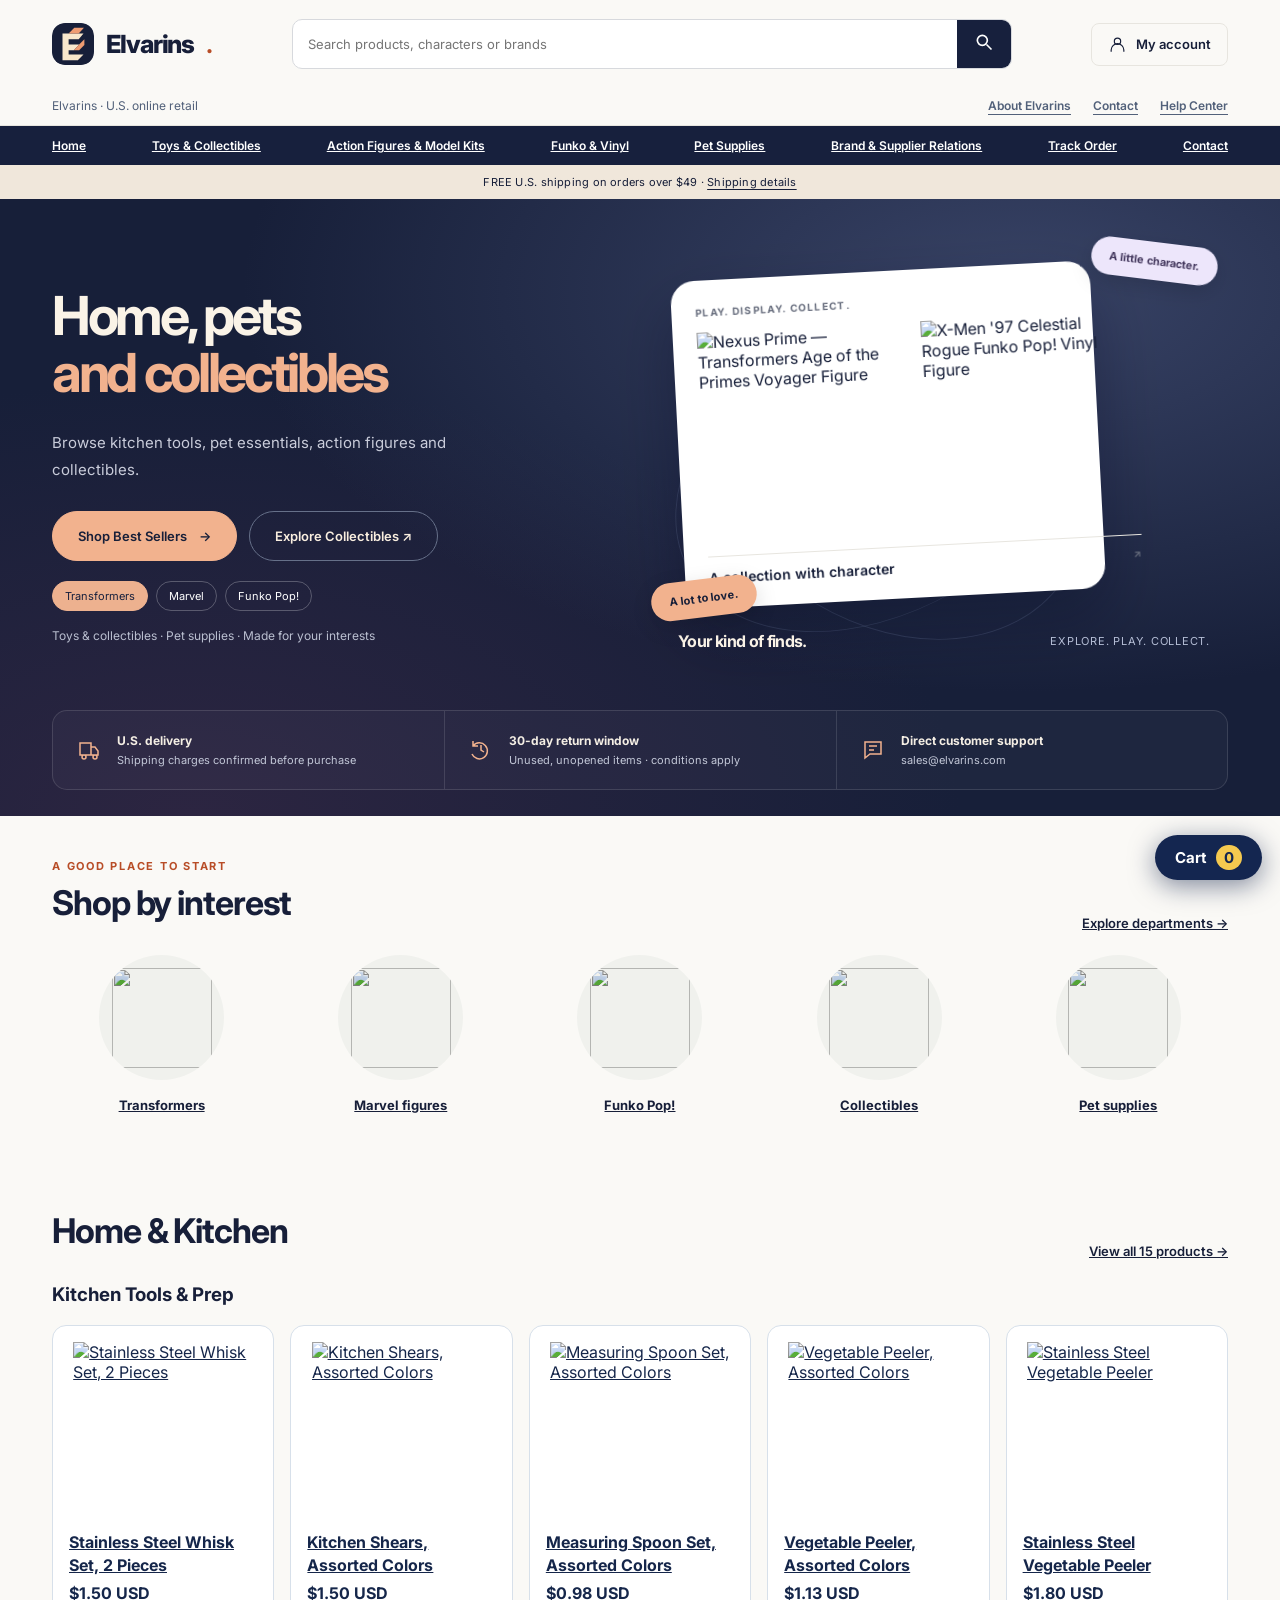
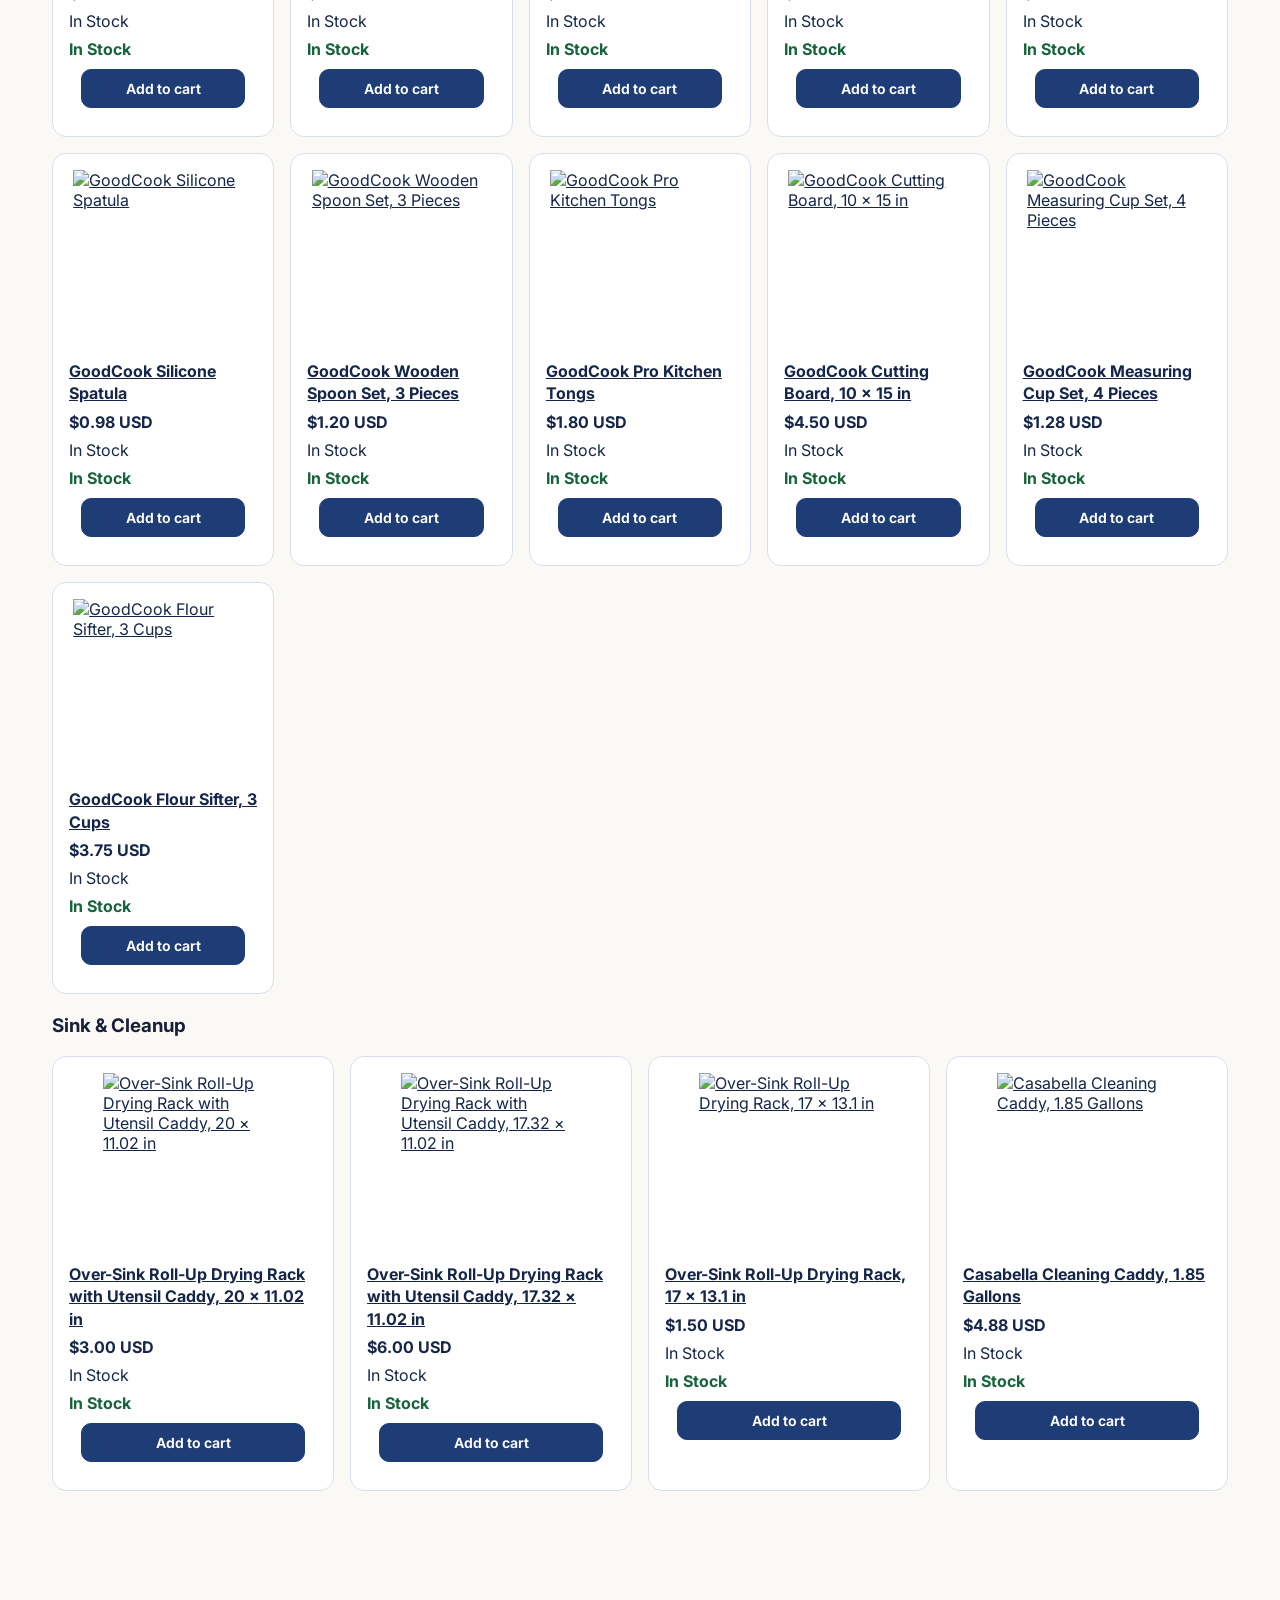
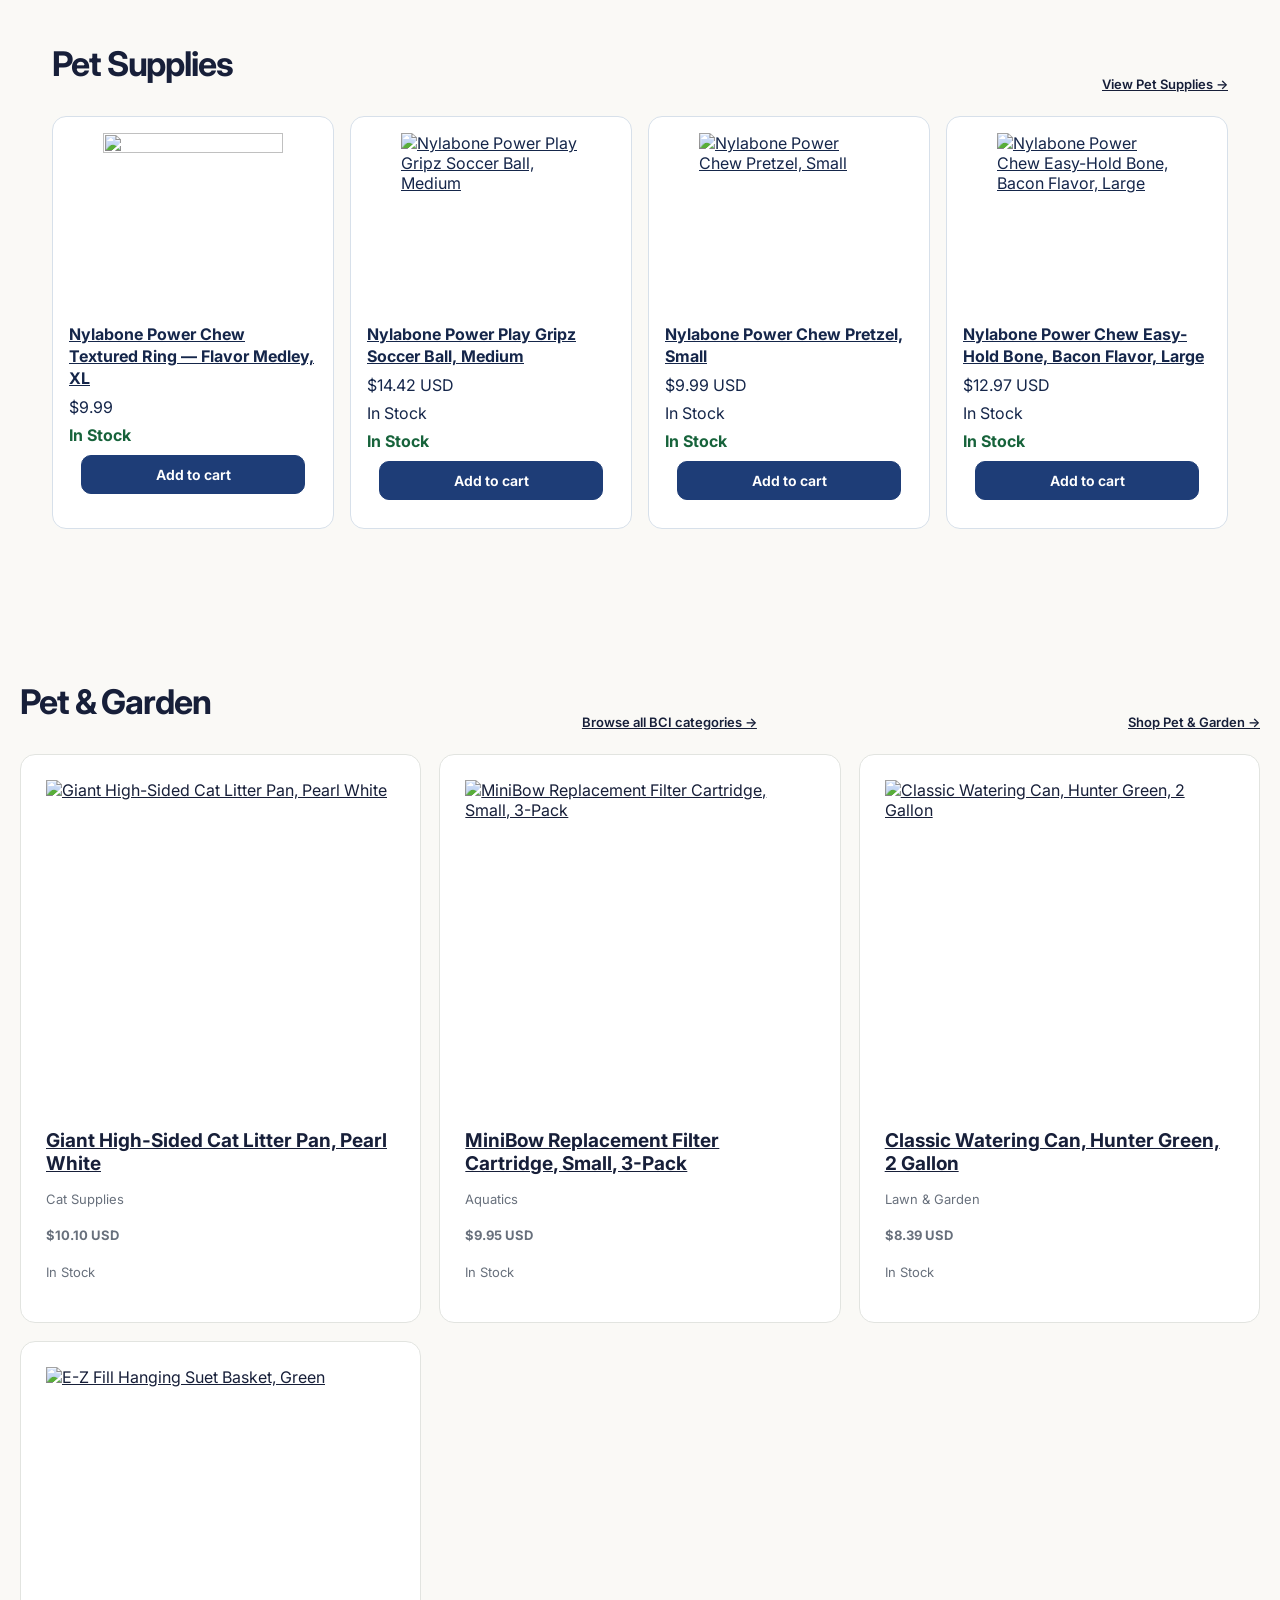
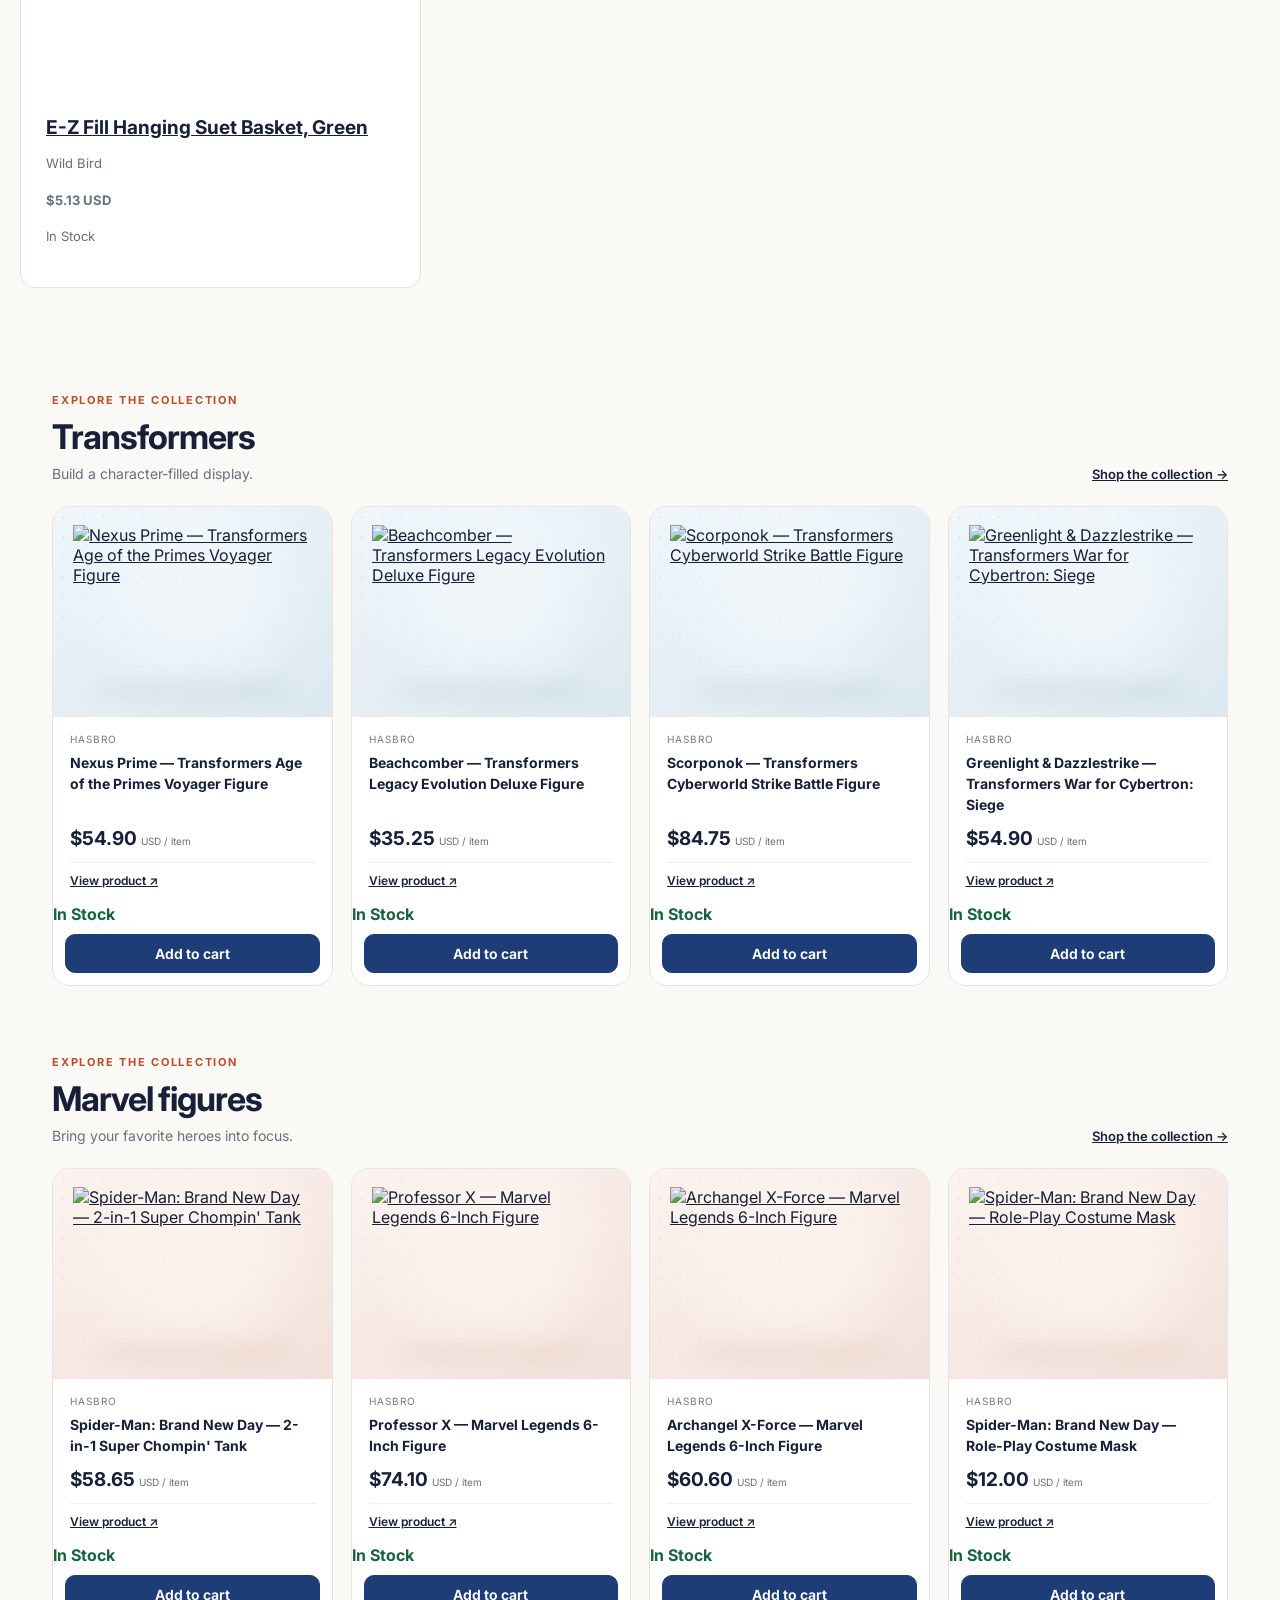
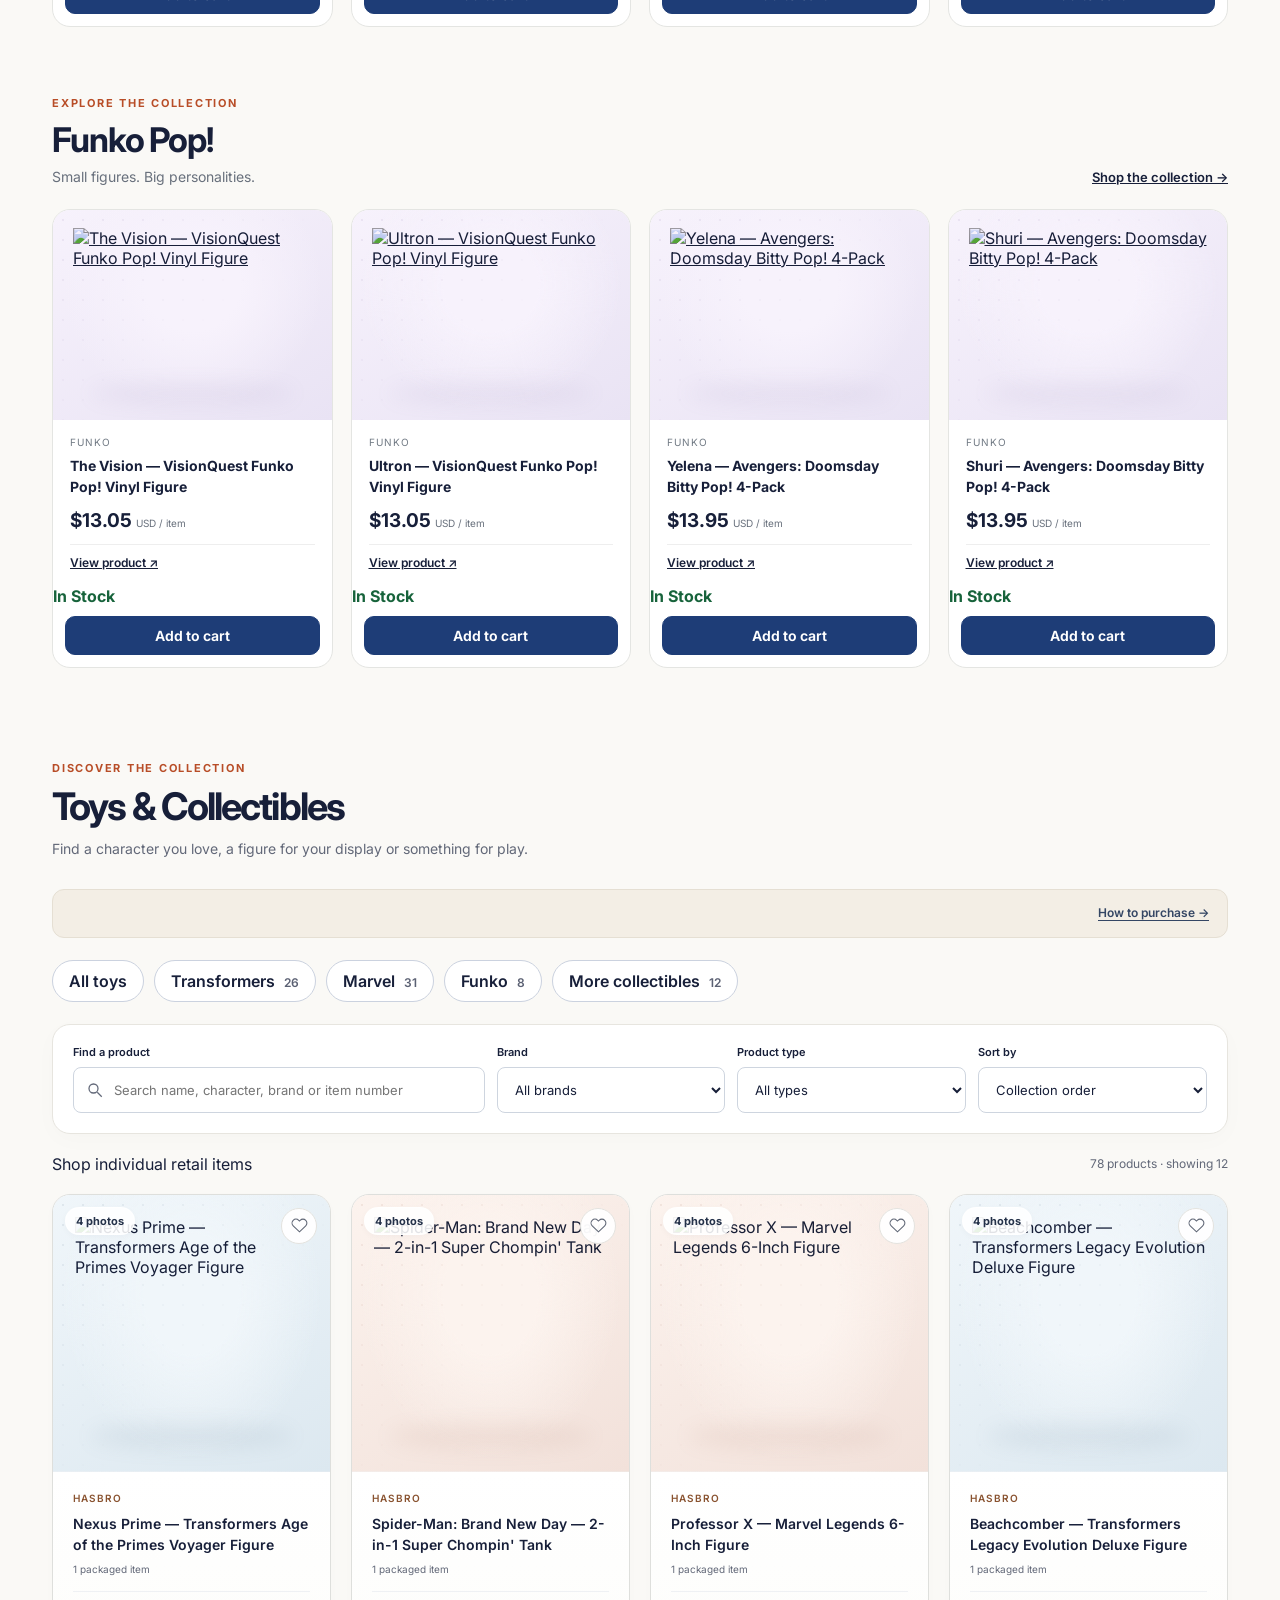
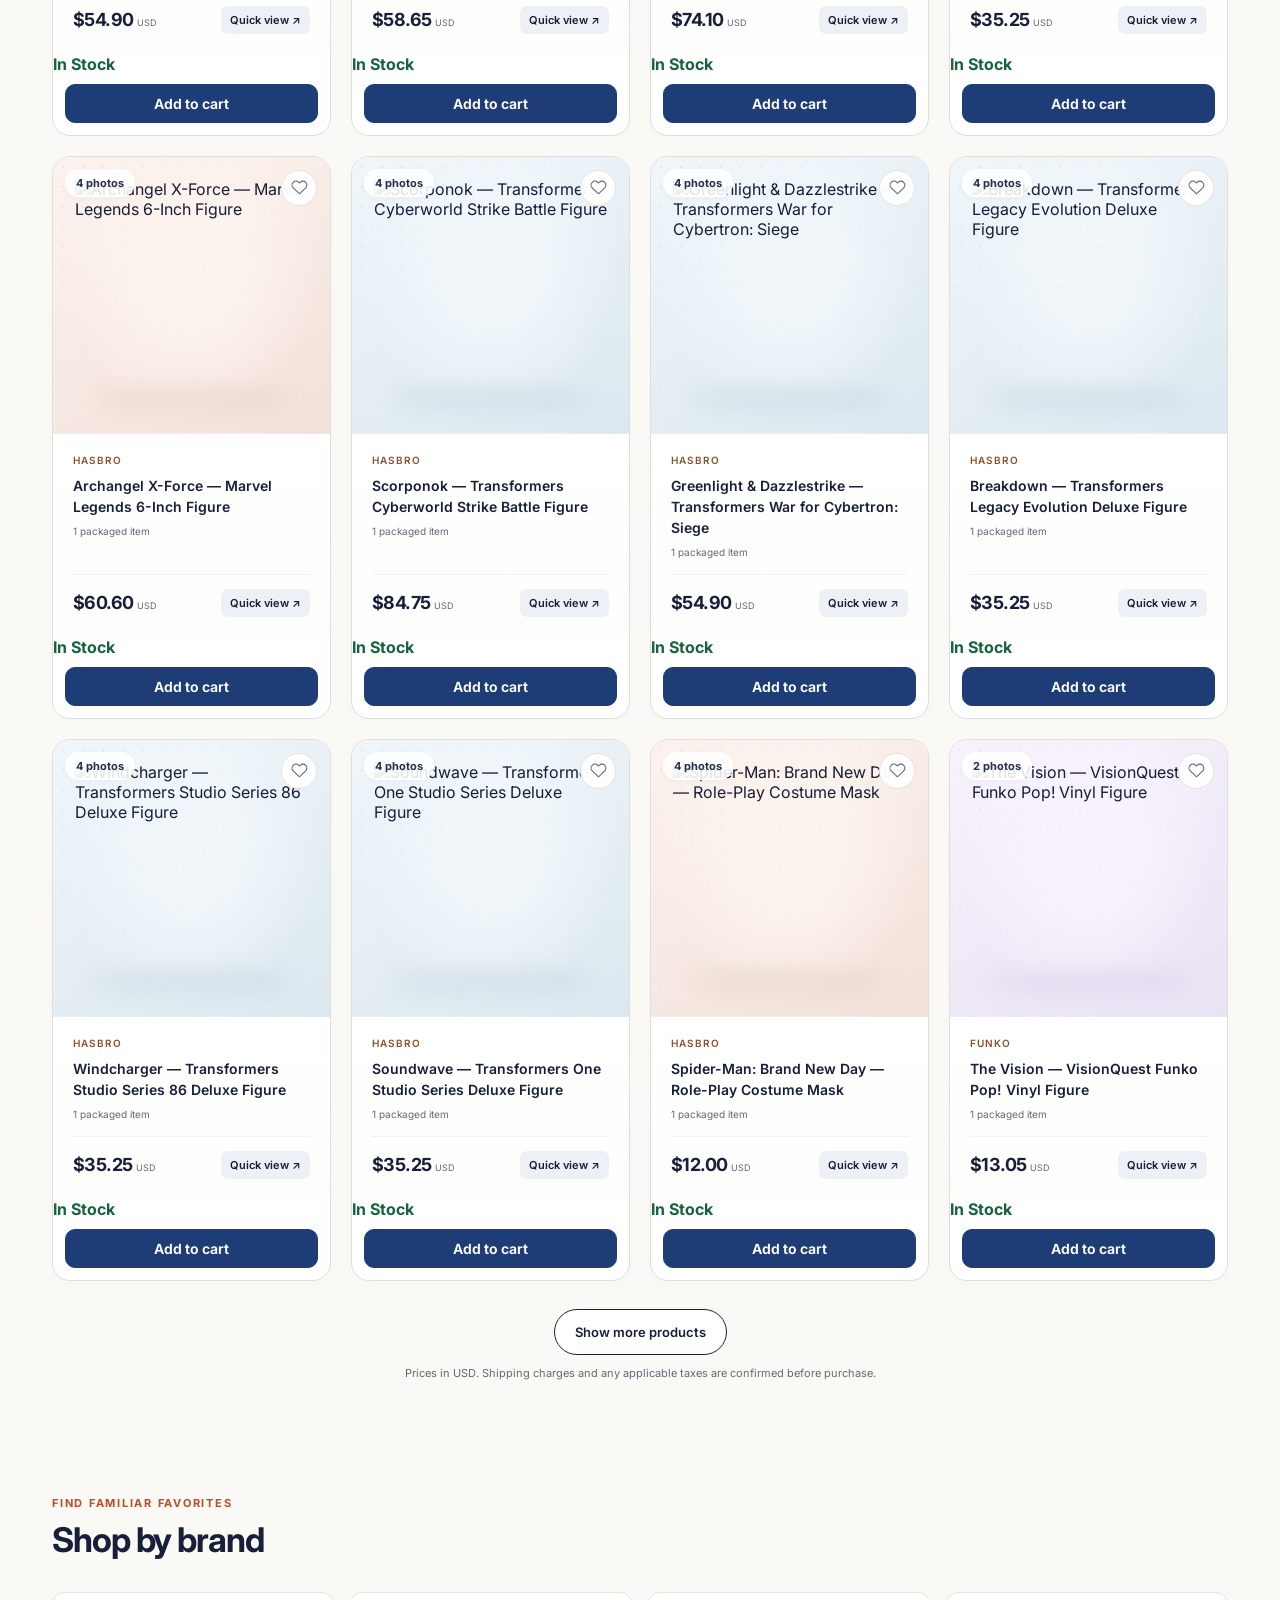
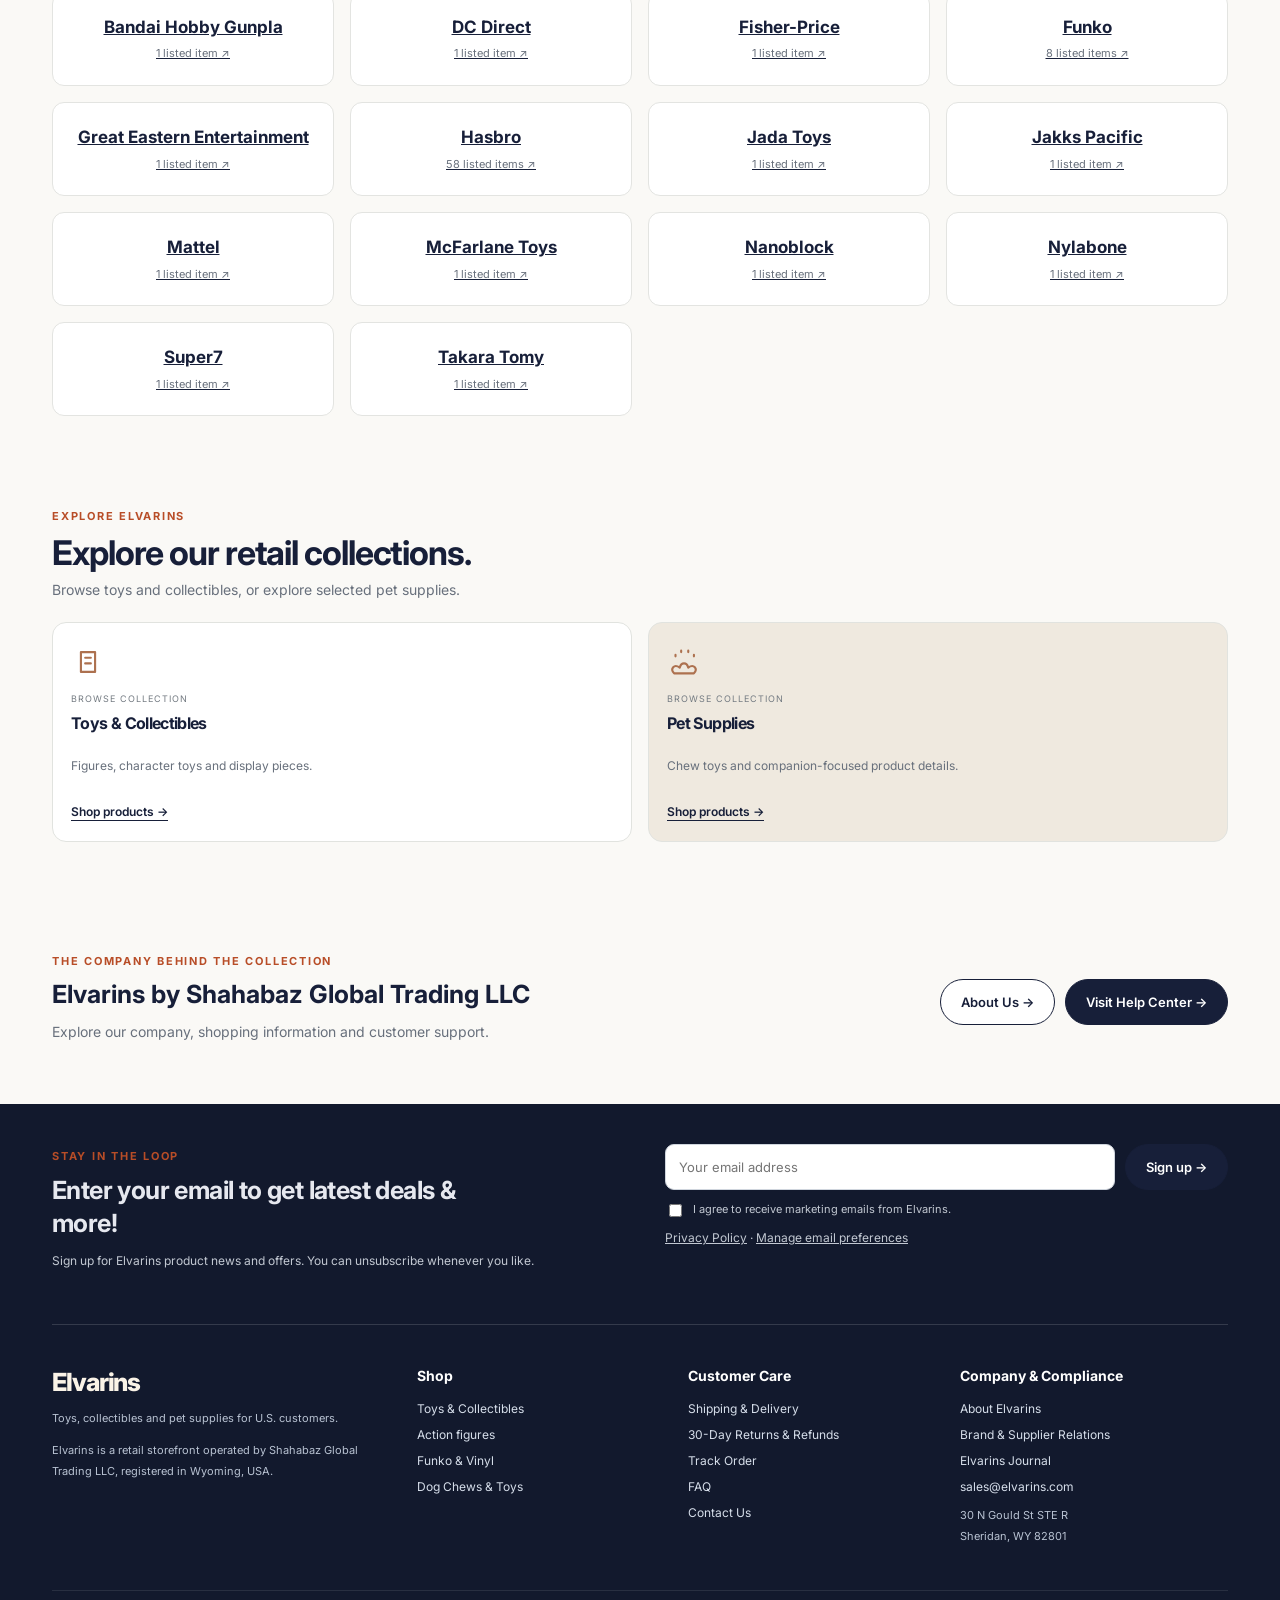
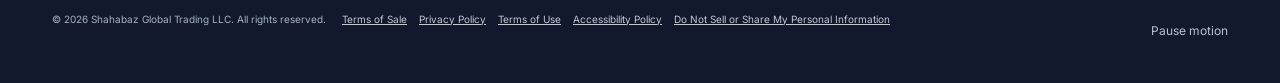
==== commit bf7a44ae: "Clarify business address presentation" ====
--- a/index.html
+++ b/index.html
@@ -1,4 +1,4 @@
-<!DOCTYPE html><html lang="en"><head><meta charset="UTF-8"><meta name="viewport" content="width=device-width,initial-scale=1"><title>Elvarins | Toys, Collectibles &amp; Pet Supplies</title><meta name="description" content="Shop toys, character collectibles and pet supplies at Elvarins. Explore clear product details, USD pricing and direct customer support."><meta name="robots" content="index,follow"><link rel="canonical" href="https://elvarins.com/"><meta name="theme-color" content="#15264a"><meta property="og:title" content="Elvarins | Toys, Collectibles &amp; Pet Supplies"><meta property="og:description" content="Find your next favorite figure. Explore Transformers, Marvel and Funko collectibles with clear prices and direct support."><meta property="og:url" content="https://elvarins.com/"><meta property="og:type" content="website"><meta property="og:site_name" content="Elvarins"><meta property="og:image" content="https://elvarins.com/brand-cover.png"><meta property="og:image:width" content="1200"><meta property="og:image:height" content="630"><meta property="og:image:alt" content="Elvarins — toys, collectibles and pet supplies"><meta name="twitter:card" content="summary_large_image"><meta name="twitter:title" content="Elvarins | Toys, Collectibles &amp; Pet Supplies"><meta name="twitter:description" content="Find your next favorite figure. Explore Transformers, Marvel and Funko collectibles with clear prices and direct support."><meta name="twitter:image" content="https://elvarins.com/brand-cover.png"><meta name="twitter:image:alt" content="Elvarins — toys, collectibles and pet supplies"><link rel="icon" type="image/png" sizes="96x96" href="/favicon.png?v=retail-20261010"><link rel="icon" type="image/svg+xml" href="/logo.svg?v=retail-20261010"><link rel="preconnect" href="https://fonts.googleapis.com"><link rel="preconnect" href="https://fonts.gstatic.com" crossorigin><link rel="preconnect" href="https://media.entertainmentearth.com"><link href="https://fonts.googleapis.com/css2?family=Inter:wght@400;500;600;700;800&display=swap" rel="stylesheet"><link rel="stylesheet" href="/style.css?v=interaction-polish-20261104"><script type="application/ld+json">{"@context":"https://schema.org","@graph":[{"@type":"Organization","@id":"https://elvarins.com/#organization","name":"Elvarins","legalName":"Shahabaz Global Trading LLC","url":"https://elvarins.com/","logo":"https://elvarins.com/logo.svg?v=retail-20261010","email":"sales@elvarins.com"},{"@type":"WebSite","name":"Elvarins","url":"https://elvarins.com/","publisher":{"@id":"https://elvarins.com/#organization"}},{"@type":"ItemList","name":"Elvarins Retail Catalog","itemListElement":[{"@type":"ListItem","position":1,"name":"Nexus Prime — Transformers Age of the Primes Voyager Figure","url":"https://elvarins.com/products/transformers-age-of-the-primes-voyager-nexus-prime-hsg2001"},{"@type":"ListItem","position":2,"name":"Spider-Man: Brand New Day — 2-in-1 Super Chompin' Tank","url":"https://elvarins.com/products/spider-man-brand-new-day-2-in-1-super-chompin-tank-hsg3439"},{"@type":"ListItem","position":3,"name":"Professor X — Marvel Legends 6-Inch Figure","url":"https://elvarins.com/products/marvel-legends-professor-x-6-inch-action-figure-hse4703"},{"@type":"ListItem","position":4,"name":"Beachcomber — Transformers Legacy Evolution Deluxe Figure","url":"https://elvarins.com/products/transformers-generations-legacy-evolution-deluxe-beachcomber-hsf7196"},{"@type":"ListItem","position":5,"name":"Archangel X-Force — Marvel Legends 6-Inch Figure","url":"https://elvarins.com/products/x-men-marvel-legends-archangel-x-force-6-inch-action-figure-hsg0585"},{"@type":"ListItem","position":6,"name":"Scorponok — Transformers Cyberworld Strike Battle Figure","url":"https://elvarins.com/products/transformers-cyberworld-scorponok-strike-battle-figure-hsg1659"},{"@type":"ListItem","position":7,"name":"Greenlight & Dazzlestrike — Transformers War for Cybertron: Siege","url":"https://elvarins.com/products/transformers-wfc-siege-greenlight-with-dazzlestrike-hse4486"},{"@type":"ListItem","position":8,"name":"Breakdown — Transformers Legacy Evolution Deluxe Figure","url":"https://elvarins.com/products/transformers-generations-legacy-evolution-deluxe-breakdown-hsf7187"},{"@type":"ListItem","position":9,"name":"Windcharger — Transformers Studio Series 86 Deluxe Figure","url":"https://elvarins.com/products/transformers-studio-series-86-deluxe-the-movie-windcharger-hsg1927"},{"@type":"ListItem","position":10,"name":"Soundwave — Transformers One Studio Series Deluxe Figure","url":"https://elvarins.com/products/transformers-studio-series-deluxe-transformers-one-soundwave-hsg2200"},{"@type":"ListItem","position":11,"name":"Spider-Man: Brand New Day — Role-Play Costume Mask","url":"https://elvarins.com/products/spider-man-brand-new-day-role-play-costume-mask-hsg3442"},{"@type":"ListItem","position":12,"name":"The Vision — VisionQuest Funko Pop! Vinyl Figure","url":"https://elvarins.com/products/visionquest-the-vision-funko-pop-vinyl-figure-1650-fu93834"},{"@type":"ListItem","position":13,"name":"Soundwave Deep Sea Explorer — Transformers Cyberworld","url":"https://elvarins.com/products/transformers-cyberworld-soundwave-deep-sea-explorer-hsg1964"},{"@type":"ListItem","position":14,"name":"Herald of Unicron — Transformers Age of the Primes Leader Figure","url":"https://elvarins.com/products/transformers-age-of-the-primes-leader-herald-of-unicron-hsg2784"},{"@type":"ListItem","position":15,"name":"Captain America — Avengers Shield-Shot Cycle","url":"https://elvarins.com/products/avengers-captain-america-shield-shot-cycle-vehicle-hsg0889"},{"@type":"ListItem","position":16,"name":"Venom & Jeff the Land Shark — Marvel Legends Rivals Figure Set","url":"https://elvarins.com/products/marvel-legends-rivals-venom-jeff-land-shark-action-figures-hsg2074"},{"@type":"ListItem","position":17,"name":"Wolverine — Marvel Video Game 1:3 Scale Cowl Bust","url":"https://elvarins.com/products/marvel-wolverine-video-game-1-3-scale-cowl-replica-bust-mf14569"},{"@type":"ListItem","position":18,"name":"Shockwave — Transformers Cyberworld Ultimate Energon Surge","url":"https://elvarins.com/products/transformers-cyberworld-shockwave-ultimate-energon-surge-hsg2162"},{"@type":"ListItem","position":19,"name":"Iron Man — Avengers Titan Hero 12-Inch Figure","url":"https://elvarins.com/products/avengers-titan-hero-series-iron-man-12-inch-action-figure-hse7873"},{"@type":"ListItem","position":20,"name":"Gambit & Rogue — X-Men '97 Marvel Legends Figure Set","url":"https://elvarins.com/products/x-men-97-marvel-legends-gambit-and-rogue-figures-hsg0605"},{"@type":"ListItem","position":21,"name":"Shockwave — Transformers Studio Series 86 Voyager Figure","url":"https://elvarins.com/products/transformers-studio-series-86-voyager-movie-shockwave-hsg2191"},{"@type":"ListItem","position":22,"name":"Black Suit Spider-Man — Titan Series 12-Inch Figure","url":"https://elvarins.com/products/spider-man-titan-series-black-suit-12-inch-action-figure-hsg2860"},{"@type":"ListItem","position":23,"name":"Captain America — Avengers Titan Hero 12-Inch Figure","url":"https://elvarins.com/products/avengers-titan-hero-captain-america-12-inch-action-figure-hse7877"},{"@type":"ListItem","position":24,"name":"Spidey & Goblin — Spidey and His Amazing Friends Dino-Webs","url":"https://elvarins.com/products/spidey-and-his-amazing-friends-dino-webs-spidey-and-goblin-hsg0120"},{"@type":"ListItem","position":25,"name":"Werewolf by Night — Marvel Legends 6-Inch Figure","url":"https://elvarins.com/products/marvel-legends-series-werewolf-by-night-6-inch-action-figure-hsg0822"},{"@type":"ListItem","position":26,"name":"Ultron — VisionQuest Funko Pop! Vinyl Figure","url":"https://elvarins.com/products/visionquest-ultron-funko-pop-vinyl-figure-1650-fu93836"},{"@type":"ListItem","position":27,"name":"Ghost-Spider — Spidey Supersized 9-Inch Figure","url":"https://elvarins.com/products/spidey-supersized-ghost-spider-9-inch-action-figure-hsf3987"},{"@type":"ListItem","position":28,"name":"Autobot Jazz — Transformers Cyberworld Energon Surge","url":"https://elvarins.com/products/transformers-cyberworld-autobot-jazz-energon-surge-hsg2228"},{"@type":"ListItem","position":29,"name":"Yelena — Avengers: Doomsday Bitty Pop! 4-Pack","url":"https://elvarins.com/products/avengers-doomsday-yelena-bitty-pop-mini-figure-4-pack-fu92947"},{"@type":"ListItem","position":30,"name":"Shuri — Avengers: Doomsday Bitty Pop! 4-Pack","url":"https://elvarins.com/products/avengers-doomsday-shuri-funko-bitty-pop-mini-figure-4-pack-fu92949"},{"@type":"ListItem","position":31,"name":"Optimal Optimus — Transformers Power of the Primes: Throne of the Primes","url":"https://elvarins.com/products/transformers-potp-throne-of-the-primes-optimal-optimus-hse1914"},{"@type":"ListItem","position":32,"name":"Matrix of Leadership — Transformers Studio Series Prop Replica","url":"https://elvarins.com/products/transformers-studio-series-matrix-of-leadership-prop-replica-hsg1889"},{"@type":"ListItem","position":33,"name":"Mole Man & Moloids — Fantastic Four Marvel Legends Figure Set","url":"https://elvarins.com/products/fantastic-four-marvel-legends-mole-man-moloids-figures-hsg2071"},{"@type":"ListItem","position":34,"name":"Cliffjumper — Transformers Studio Series 86 Deluxe Figure","url":"https://elvarins.com/products/transformers-studio-86-series-deluxe-class-cliffjumper-hsg2197"},{"@type":"ListItem","position":35,"name":"Miles Morales — Spider-Man Action FX Electronic Figure","url":"https://elvarins.com/products/spider-man-miles-morales-action-fx-electronic-action-figure-hsg2856"},{"@type":"ListItem","position":36,"name":"Hulk — Spider-Man: Brand New Day ActionVerse Figure","url":"https://elvarins.com/products/spider-man-brand-new-day-actionverse-hulk-action-figure-hsg3396"},{"@type":"ListItem","position":37,"name":"Wolverinepool — Deadpool & Wolverine Marvel Legends Figure","url":"https://elvarins.com/products/deadpool-wolverine-marvel-legends-wolverinepool-figure-hsg2382"},{"@type":"ListItem","position":38,"name":"Celestial Rogue — X-Men '97 Funko Pop! Vinyl Figure","url":"https://elvarins.com/products/x-men-97-celestial-rogue-funko-pop-vinyl-figure-fu92650"},{"@type":"ListItem","position":39,"name":"Avengers Tower — Avengers: Doomsday Bitty Pop! Town","url":"https://elvarins.com/products/avengers-doomsday-avengers-tower-bitty-pop-town-fu92952"},{"@type":"ListItem","position":40,"name":"Malice (Sue Storm) — Marvel Magic: The Gathering Figure","url":"https://elvarins.com/products/marvel-magic-the-gathering-malice-sue-storm-action-figure-hsg2110"},{"@type":"ListItem","position":41,"name":"Moon Knight — Marvel Legends Rivals 6-Inch Figure","url":"https://elvarins.com/products/marvel-legends-rivals-moon-knight-6-inch-action-figure-hsg2073"},{"@type":"ListItem","position":42,"name":"Iron Man Spiral — Marvel Legends 6-Inch Figure","url":"https://elvarins.com/products/marvel-legends-series-iron-man-spiral-6-inch-action-figures-hsg2118"},{"@type":"ListItem","position":43,"name":"Professor Hulk — Marvel Legends 6-Inch Figure","url":"https://elvarins.com/products/marvel-legends-series-professor-hulk-6-inch-action-figure-hsg2405"},{"@type":"ListItem","position":44,"name":"Death Gambit — X-Men '97 Funko Pop! Vinyl Figure","url":"https://elvarins.com/products/x-men-97-w4-death-gambit-funko-pop-vinyl-figure-fu92651"},{"@type":"ListItem","position":45,"name":"Deadpool — Titan Hero 12-Inch Figure","url":"https://elvarins.com/products/deadpool-titan-hero-series-12-inch-deadpool-action-figure-hse2933"},{"@type":"ListItem","position":46,"name":"Captain America — Avengers: Doomsday Marvel Legends Figure","url":"https://elvarins.com/products/avengers-doomsday-marvel-legends-captain-america-figure-hsg2377"},{"@type":"ListItem","position":47,"name":"Nightcrawler — Avengers: Doomsday Funko Pop! EE Exclusive","url":"https://elvarins.com/products/avengers-doomsday-nightcrawler-pop-vinyl-figure-ee-excl-fu3gg91968ee"},{"@type":"ListItem","position":48,"name":"Starscream — Transformers Shattered Glass Voyager Figure","url":"https://elvarins.com/products/transformers-generations-shattered-glass-voyager-starscream-hsf2911"},{"@type":"ListItem","position":49,"name":"Party Wallop — Transformers x Teenage Mutant Ninja Turtles","url":"https://elvarins.com/products/transformers-x-tmnt-collaborative-party-wallop-hsf9656"},{"@type":"ListItem","position":50,"name":"Bumblebee — Age of Extinction Studio Series Deluxe Figure","url":"https://elvarins.com/products/transformers-studio-series-deluxe-aoe-bumblebee-hsg2199"},{"@type":"ListItem","position":51,"name":"Thor — Marvel Legends Maximum Series 6-Inch Figure","url":"https://elvarins.com/products/marvel-legends-maximum-series-thor-6-inch-action-figure-hsg2067"},{"@type":"ListItem","position":52,"name":"Magik — Secret Wars Marvel Legends 6-Inch Figure","url":"https://elvarins.com/products/secret-wars-marvel-legends-magik-6-inch-action-figure-hsg2418"},{"@type":"ListItem","position":53,"name":"Constructicon Scavenger — Studio Series 86 Deluxe Figure","url":"https://elvarins.com/products/transformers-studio-series-86-deluxe-constructicon-scavenger-hsg0570"},{"@type":"ListItem","position":54,"name":"Starscream — Transformers One Studio Series Deluxe Figure","url":"https://elvarins.com/products/transformers-studio-series-deluxe-transformers-one-starscream-hsg0566"},{"@type":"ListItem","position":55,"name":"Concept Art KSI Widow — Transformers Studio Series Deluxe Figure","url":"https://elvarins.com/products/transformers-studio-series-deluxe-concept-art-ksi-widow-hsg0857"},{"@type":"ListItem","position":56,"name":"Elita-1 — Transformers One Studio Series Deluxe Figure","url":"https://elvarins.com/products/transformers-studio-series-deluxe-transformers-one-elita-1-hsg1851"},{"@type":"ListItem","position":57,"name":"Blitzwing — Transformers Studio Series 86 Leader Figure","url":"https://elvarins.com/products/transformers-studio-series-86-leader-blitzwing-hsg2187"},{"@type":"ListItem","position":58,"name":"Scourge — Rise of the Beasts Studio Series Leader Figure","url":"https://elvarins.com/products/transformers-studio-series-leader-rise-of-the-beasts-scourge-hsg2189"},{"@type":"ListItem","position":59,"name":"Bumblebee — Transformers: Devastation Studio Series Figure","url":"https://elvarins.com/products/transformers-studio-series-transformers-devastation-bumblebee-hsg1925"},{"@type":"ListItem","position":60,"name":"Orion Pax — Transformers One Studio Series Figure","url":"https://elvarins.com/products/transformers-studio-series-transformers-one-orion-pax-hsg1926"},{"@type":"ListItem","position":61,"name":"U.S. Agent (Force Works) — Marvel Legends 6-Inch Figure","url":"https://elvarins.com/products/marvel-legends-u-s-agent-force-works-6-inch-action-figure-hsg2421"},{"@type":"ListItem","position":62,"name":"Lady Deadpool — Marvel Legends 6-Inch Figure","url":"https://elvarins.com/products/marvel-legends-lady-deadpool-6-inch-action-figure-hsg2422"},{"@type":"ListItem","position":63,"name":"Psylocke — Marvel Legends 6-Inch Figure","url":"https://elvarins.com/products/marvel-legends-psylocke-6-inch-action-figure-hsg2423"},{"@type":"ListItem","position":64,"name":"Ghost Rider (Robbie Reyes) — Marvel Legends 6-Inch Figure","url":"https://elvarins.com/products/marvel-legends-ghost-rider-robbie-reyes-6-inch-action-figure-hsg2424"},{"@type":"ListItem","position":65,"name":"Ultimate Universe Wolverine — Marvel Legends 6-Inch Figure","url":"https://elvarins.com/products/marvel-legends-ultimate-universe-wolverine-6-inch-action-figure-hsg2425"},{"@type":"ListItem","position":66,"name":"Dark Avengers Hawkeye — Marvel Legends 6-Inch Figure","url":"https://elvarins.com/products/marvel-legends-dark-avengers-hawkeye-6-inch-action-figure-hsg2426"},{"@type":"ListItem","position":67,"name":"Marrina — Marvel Legends 6-Inch Figure","url":"https://elvarins.com/products/marvel-legends-marvel-s-marrina-6-inch-action-figure-hsg2427"},{"@type":"ListItem","position":68,"name":"Nylabone Power Chew Textured Ring — Flavor Medley, XL","url":"https://elvarins.com/products/nylabone-power-chew-textured-ring-flavor-medley-xl-bci-491174"},{"@type":"ListItem","position":69,"name":"Magic 8-Ball — Classic Mattel Fortune-Telling Toy","url":"https://elvarins.com/products/magic-8-ball-classic-mattel-fortune-telling-toy-mt30188"},{"@type":"ListItem","position":70,"name":"HUNTR/X — KPop Demon Hunters Little People Collector Set","url":"https://elvarins.com/products/huntr-x-kpop-demon-hunters-little-people-collector-set-fpjrm87"},{"@type":"ListItem","position":71,"name":"Wing Gundam Zero — Endless Waltz RG 1:144 Model Kit","url":"https://elvarins.com/products/wing-gundam-zero-endless-waltz-rg-1-144-model-kit-blf2279763"},{"@type":"ListItem","position":72,"name":"Homer “The Chosen One” — The Simpsons 5-Inch Figure","url":"https://elvarins.com/products/homer-the-chosen-one-the-simpsons-5-inch-figure-jk433524"},{"@type":"ListItem","position":73,"name":"Roman’s 1967 Chevrolet Camaro — Fast & Furious 1:32 Die-Cast","url":"https://elvarins.com/products/roman-s-1967-chevrolet-camaro-fast-furious-1-32-die-cast-jd97186"},{"@type":"ListItem","position":74,"name":"Tony Tony Chopper — One Piece 5-Inch Plush","url":"https://elvarins.com/products/tony-tony-chopper-one-piece-5-inch-plush-gn52132"},{"@type":"ListItem","position":75,"name":"Doc Brown 2015 — Back to the Future ReAction+ Figure","url":"https://elvarins.com/products/doc-brown-2015-back-to-the-future-reaction-figure-sup82481"},{"@type":"ListItem","position":76,"name":"Kakyoin & Hierophant Green — JoJo’s Bizarre Adventure Nanoblock Kit","url":"https://elvarins.com/products/kakyoin-hierophant-green-jojo-s-bizarre-adventure-nanoblock-kit-blfnan23466"},{"@type":"ListItem","position":77,"name":"Batman #1 — DC Direct Page Punchers 7-Inch Figure & Comic","url":"https://elvarins.com/products/batman-1-dc-direct-page-punchers-7-inch-figure-comic-mf17893"},{"@type":"ListItem","position":78,"name":"Molga Guylos Color — Zoids RMZ-005 1:100 Model Kit","url":"https://elvarins.com/products/molga-guylos-color-zoids-rmz-005-1-100-model-kit-ktgn090"}]}]}</script><style id="storefront-motion">
+<!DOCTYPE html><html lang="en"><head><meta charset="UTF-8"><meta name="viewport" content="width=device-width,initial-scale=1"><title>Elvarins | Toys, Collectibles &amp; Pet Supplies</title><meta name="description" content="Shop toys, character collectibles and pet supplies at Elvarins. Explore clear product details, USD pricing and direct customer support."><meta name="robots" content="index,follow"><link rel="canonical" href="https://elvarins.com/"><meta name="theme-color" content="#15264a"><meta property="og:title" content="Elvarins | Toys, Collectibles &amp; Pet Supplies"><meta property="og:description" content="Find your next favorite figure. Explore Transformers, Marvel and Funko collectibles with clear prices and direct support."><meta property="og:url" content="https://elvarins.com/"><meta property="og:type" content="website"><meta property="og:site_name" content="Elvarins"><meta property="og:image" content="https://elvarins.com/brand-cover.png"><meta property="og:image:width" content="1200"><meta property="og:image:height" content="630"><meta property="og:image:alt" content="Elvarins — toys, collectibles and pet supplies"><meta name="twitter:card" content="summary_large_image"><meta name="twitter:title" content="Elvarins | Toys, Collectibles &amp; Pet Supplies"><meta name="twitter:description" content="Find your next favorite figure. Explore Transformers, Marvel and Funko collectibles with clear prices and direct support."><meta name="twitter:image" content="https://elvarins.com/brand-cover.png"><meta name="twitter:image:alt" content="Elvarins — toys, collectibles and pet supplies"><link rel="icon" type="image/png" sizes="96x96" href="/favicon.png?v=retail-20261010"><link rel="icon" type="image/svg+xml" href="/logo.svg?v=retail-20261010"><link rel="preconnect" href="https://fonts.googleapis.com"><link rel="preconnect" href="https://fonts.gstatic.com" crossorigin><link rel="preconnect" href="https://media.entertainmentearth.com"><link href="https://fonts.googleapis.com/css2?family=Inter:wght@400;500;600;700;800&display=swap" rel="stylesheet"><link rel="stylesheet" href="/style.css?v=interaction-polish-20261104"><script type="application/ld+json">{"@context":"https://schema.org","@graph":[{"@type":"Organization","@id":"https://elvarins.com/#organization","name":"Elvarins","legalName":"Shahabaz Global Trading LLC","url":"https://elvarins.com/","logo":"https://elvarins.com/logo.svg?v=retail-20261010","email":"sales@elvarins.com"},{"@type":"WebSite","name":"Elvarins","url":"https://elvarins.com/","publisher":{"@id":"https://elvarins.com/#organization"}},{"@type":"ItemList","name":"Elvarins Retail Catalog","itemListElement":[{"@type":"ListItem","position":1,"name":"Nexus Prime — Transformers Age of the Primes Voyager Figure","url":"https://elvarins.com/products/transformers-age-of-the-primes-voyager-nexus-prime-hsg2001"},{"@type":"ListItem","position":2,"name":"Spider-Man: Brand New Day — 2-in-1 Super Chompin' Tank","url":"https://elvarins.com/products/spider-man-brand-new-day-2-in-1-super-chompin-tank-hsg3439"},{"@type":"ListItem","position":3,"name":"Professor X — Marvel Legends 6-Inch Figure","url":"https://elvarins.com/products/marvel-legends-professor-x-6-inch-action-figure-hse4703"},{"@type":"ListItem","position":4,"name":"Beachcomber — Transformers Legacy Evolution Deluxe Figure","url":"https://elvarins.com/products/transformers-generations-legacy-evolution-deluxe-beachcomber-hsf7196"},{"@type":"ListItem","position":5,"name":"Archangel X-Force — Marvel Legends 6-Inch Figure","url":"https://elvarins.com/products/x-men-marvel-legends-archangel-x-force-6-inch-action-figure-hsg0585"},{"@type":"ListItem","position":6,"name":"Scorponok — Transformers Cyberworld Strike Battle Figure","url":"https://elvarins.com/products/transformers-cyberworld-scorponok-strike-battle-figure-hsg1659"},{"@type":"ListItem","position":7,"name":"Greenlight & Dazzlestrike — Transformers War for Cybertron: Siege","url":"https://elvarins.com/products/transformers-wfc-siege-greenlight-with-dazzlestrike-hse4486"},{"@type":"ListItem","position":8,"name":"Breakdown — Transformers Legacy Evolution Deluxe Figure","url":"https://elvarins.com/products/transformers-generations-legacy-evolution-deluxe-breakdown-hsf7187"},{"@type":"ListItem","position":9,"name":"Windcharger — Transformers Studio Series 86 Deluxe Figure","url":"https://elvarins.com/products/transformers-studio-series-86-deluxe-the-movie-windcharger-hsg1927"},{"@type":"ListItem","position":10,"name":"Soundwave — Transformers One Studio Series Deluxe Figure","url":"https://elvarins.com/products/transformers-studio-series-deluxe-transformers-one-soundwave-hsg2200"},{"@type":"ListItem","position":11,"name":"Spider-Man: Brand New Day — Role-Play Costume Mask","url":"https://elvarins.com/products/spider-man-brand-new-day-role-play-costume-mask-hsg3442"},{"@type":"ListItem","position":12,"name":"The Vision — VisionQuest Funko Pop! Vinyl Figure","url":"https://elvarins.com/products/visionquest-the-vision-funko-pop-vinyl-figure-1650-fu93834"},{"@type":"ListItem","position":13,"name":"Soundwave Deep Sea Explorer — Transformers Cyberworld","url":"https://elvarins.com/products/transformers-cyberworld-soundwave-deep-sea-explorer-hsg1964"},{"@type":"ListItem","position":14,"name":"Herald of Unicron — Transformers Age of the Primes Leader Figure","url":"https://elvarins.com/products/transformers-age-of-the-primes-leader-herald-of-unicron-hsg2784"},{"@type":"ListItem","position":15,"name":"Captain America — Avengers Shield-Shot Cycle","url":"https://elvarins.com/products/avengers-captain-america-shield-shot-cycle-vehicle-hsg0889"},{"@type":"ListItem","position":16,"name":"Venom & Jeff the Land Shark — Marvel Legends Rivals Figure Set","url":"https://elvarins.com/products/marvel-legends-rivals-venom-jeff-land-shark-action-figures-hsg2074"},{"@type":"ListItem","position":17,"name":"Wolverine — Marvel Video Game 1:3 Scale Cowl Bust","url":"https://elvarins.com/products/marvel-wolverine-video-game-1-3-scale-cowl-replica-bust-mf14569"},{"@type":"ListItem","position":18,"name":"Shockwave — Transformers Cyberworld Ultimate Energon Surge","url":"https://elvarins.com/products/transformers-cyberworld-shockwave-ultimate-energon-surge-hsg2162"},{"@type":"ListItem","position":19,"name":"Iron Man — Avengers Titan Hero 12-Inch Figure","url":"https://elvarins.com/products/avengers-titan-hero-series-iron-man-12-inch-action-figure-hse7873"},{"@type":"ListItem","position":20,"name":"Gambit & Rogue — X-Men '97 Marvel Legends Figure Set","url":"https://elvarins.com/products/x-men-97-marvel-legends-gambit-and-rogue-figures-hsg0605"},{"@type":"ListItem","position":21,"name":"Shockwave — Transformers Studio Series 86 Voyager Figure","url":"https://elvarins.com/products/transformers-studio-series-86-voyager-movie-shockwave-hsg2191"},{"@type":"ListItem","position":22,"name":"Black Suit Spider-Man — Titan Series 12-Inch Figure","url":"https://elvarins.com/products/spider-man-titan-series-black-suit-12-inch-action-figure-hsg2860"},{"@type":"ListItem","position":23,"name":"Captain America — Avengers Titan Hero 12-Inch Figure","url":"https://elvarins.com/products/avengers-titan-hero-captain-america-12-inch-action-figure-hse7877"},{"@type":"ListItem","position":24,"name":"Spidey & Goblin — Spidey and His Amazing Friends Dino-Webs","url":"https://elvarins.com/products/spidey-and-his-amazing-friends-dino-webs-spidey-and-goblin-hsg0120"},{"@type":"ListItem","position":25,"name":"Werewolf by Night — Marvel Legends 6-Inch Figure","url":"https://elvarins.com/products/marvel-legends-series-werewolf-by-night-6-inch-action-figure-hsg0822"},{"@type":"ListItem","position":26,"name":"Ultron — VisionQuest Funko Pop! Vinyl Figure","url":"https://elvarins.com/products/visionquest-ultron-funko-pop-vinyl-figure-1650-fu93836"},{"@type":"ListItem","position":27,"name":"Ghost-Spider — Spidey Supersized 9-Inch Figure","url":"https://elvarins.com/products/spidey-supersized-ghost-spider-9-inch-action-figure-hsf3987"},{"@type":"ListItem","position":28,"name":"Autobot Jazz — Transformers Cyberworld Energon Surge","url":"https://elvarins.com/products/transformers-cyberworld-autobot-jazz-energon-surge-hsg2228"},{"@type":"ListItem","position":29,"name":"Yelena — Avengers: Doomsday Bitty Pop! 4-Pack","url":"https://elvarins.com/products/avengers-doomsday-yelena-bitty-pop-mini-figure-4-pack-fu92947"},{"@type":"ListItem","position":30,"name":"Shuri — Avengers: Doomsday Bitty Pop! 4-Pack","url":"https://elvarins.com/products/avengers-doomsday-shuri-funko-bitty-pop-mini-figure-4-pack-fu92949"},{"@type":"ListItem","position":31,"name":"Optimal Optimus — Transformers Power of the Primes: Throne of the Primes","url":"https://elvarins.com/products/transformers-potp-throne-of-the-primes-optimal-optimus-hse1914"},{"@type":"ListItem","position":32,"name":"Matrix of Leadership — Transformers Studio Series Prop Replica","url":"https://elvarins.com/products/transformers-studio-series-matrix-of-leadership-prop-replica-hsg1889"},{"@type":"ListItem","position":33,"name":"Mole Man & Moloids — Fantastic Four Marvel Legends Figure Set","url":"https://elvarins.com/products/fantastic-four-marvel-legends-mole-man-moloids-figures-hsg2071"},{"@type":"ListItem","position":34,"name":"Cliffjumper — Transformers Studio Series 86 Deluxe Figure","url":"https://elvarins.com/products/transformers-studio-86-series-deluxe-class-cliffjumper-hsg2197"},{"@type":"ListItem","position":35,"name":"Miles Morales — Spider-Man Action FX Electronic Figure","url":"https://elvarins.com/products/spider-man-miles-morales-action-fx-electronic-action-figure-hsg2856"},{"@type":"ListItem","position":36,"name":"Hulk — Spider-Man: Brand New Day ActionVerse Figure","url":"https://elvarins.com/products/spider-man-brand-new-day-actionverse-hulk-action-figure-hsg3396"},{"@type":"ListItem","position":37,"name":"Wolverinepool — Deadpool & Wolverine Marvel Legends Figure","url":"https://elvarins.com/products/deadpool-wolverine-marvel-legends-wolverinepool-figure-hsg2382"},{"@type":"ListItem","position":38,"name":"Celestial Rogue — X-Men '97 Funko Pop! Vinyl Figure","url":"https://elvarins.com/products/x-men-97-celestial-rogue-funko-pop-vinyl-figure-fu92650"},{"@type":"ListItem","position":39,"name":"Avengers Tower — Avengers: Doomsday Bitty Pop! Town","url":"https://elvarins.com/products/avengers-doomsday-avengers-tower-bitty-pop-town-fu92952"},{"@type":"ListItem","position":40,"name":"Malice (Sue Storm) — Marvel Magic: The Gathering Figure","url":"https://elvarins.com/products/marvel-magic-the-gathering-malice-sue-storm-action-figure-hsg2110"},{"@type":"ListItem","position":41,"name":"Moon Knight — Marvel Legends Rivals 6-Inch Figure","url":"https://elvarins.com/products/marvel-legends-rivals-moon-knight-6-inch-action-figure-hsg2073"},{"@type":"ListItem","position":42,"name":"Iron Man Spiral — Marvel Legends 6-Inch Figure","url":"https://elvarins.com/products/marvel-legends-series-iron-man-spiral-6-inch-action-figures-hsg2118"},{"@type":"ListItem","position":43,"name":"Professor Hulk — Marvel Legends 6-Inch Figure","url":"https://elvarins.com/products/marvel-legends-series-professor-hulk-6-inch-action-figure-hsg2405"},{"@type":"ListItem","position":44,"name":"Death Gambit — X-Men '97 Funko Pop! Vinyl Figure","url":"https://elvarins.com/products/x-men-97-w4-death-gambit-funko-pop-vinyl-figure-fu92651"},{"@type":"ListItem","position":45,"name":"Deadpool — Titan Hero 12-Inch Figure","url":"https://elvarins.com/products/deadpool-titan-hero-series-12-inch-deadpool-action-figure-hse2933"},{"@type":"ListItem","position":46,"name":"Captain America — Avengers: Doomsday Marvel Legends Figure","url":"https://elvarins.com/products/avengers-doomsday-marvel-legends-captain-america-figure-hsg2377"},{"@type":"ListItem","position":47,"name":"Nightcrawler — Avengers: Doomsday Funko Pop!","url":"https://elvarins.com/products/avengers-doomsday-nightcrawler-pop-vinyl-figure-ee-excl-fu3gg91968ee"},{"@type":"ListItem","position":48,"name":"Starscream — Transformers Shattered Glass Voyager Figure","url":"https://elvarins.com/products/transformers-generations-shattered-glass-voyager-starscream-hsf2911"},{"@type":"ListItem","position":49,"name":"Party Wallop — Transformers x Teenage Mutant Ninja Turtles","url":"https://elvarins.com/products/transformers-x-tmnt-collaborative-party-wallop-hsf9656"},{"@type":"ListItem","position":50,"name":"Bumblebee — Age of Extinction Studio Series Deluxe Figure","url":"https://elvarins.com/products/transformers-studio-series-deluxe-aoe-bumblebee-hsg2199"},{"@type":"ListItem","position":51,"name":"Thor — Marvel Legends Maximum Series 6-Inch Figure","url":"https://elvarins.com/products/marvel-legends-maximum-series-thor-6-inch-action-figure-hsg2067"},{"@type":"ListItem","position":52,"name":"Magik — Secret Wars Marvel Legends 6-Inch Figure","url":"https://elvarins.com/products/secret-wars-marvel-legends-magik-6-inch-action-figure-hsg2418"},{"@type":"ListItem","position":53,"name":"Constructicon Scavenger — Studio Series 86 Deluxe Figure","url":"https://elvarins.com/products/transformers-studio-series-86-deluxe-constructicon-scavenger-hsg0570"},{"@type":"ListItem","position":54,"name":"Starscream — Transformers One Studio Series Deluxe Figure","url":"https://elvarins.com/products/transformers-studio-series-deluxe-transformers-one-starscream-hsg0566"},{"@type":"ListItem","position":55,"name":"Concept Art KSI Widow — Transformers Studio Series Deluxe Figure","url":"https://elvarins.com/products/transformers-studio-series-deluxe-concept-art-ksi-widow-hsg0857"},{"@type":"ListItem","position":56,"name":"Elita-1 — Transformers One Studio Series Deluxe Figure","url":"https://elvarins.com/products/transformers-studio-series-deluxe-transformers-one-elita-1-hsg1851"},{"@type":"ListItem","position":57,"name":"Blitzwing — Transformers Studio Series 86 Leader Figure","url":"https://elvarins.com/products/transformers-studio-series-86-leader-blitzwing-hsg2187"},{"@type":"ListItem","position":58,"name":"Scourge — Rise of the Beasts Studio Series Leader Figure","url":"https://elvarins.com/products/transformers-studio-series-leader-rise-of-the-beasts-scourge-hsg2189"},{"@type":"ListItem","position":59,"name":"Bumblebee — Transformers: Devastation Studio Series Figure","url":"https://elvarins.com/products/transformers-studio-series-transformers-devastation-bumblebee-hsg1925"},{"@type":"ListItem","position":60,"name":"Orion Pax — Transformers One Studio Series Figure","url":"https://elvarins.com/products/transformers-studio-series-transformers-one-orion-pax-hsg1926"},{"@type":"ListItem","position":61,"name":"U.S. Agent (Force Works) — Marvel Legends 6-Inch Figure","url":"https://elvarins.com/products/marvel-legends-u-s-agent-force-works-6-inch-action-figure-hsg2421"},{"@type":"ListItem","position":62,"name":"Lady Deadpool — Marvel Legends 6-Inch Figure","url":"https://elvarins.com/products/marvel-legends-lady-deadpool-6-inch-action-figure-hsg2422"},{"@type":"ListItem","position":63,"name":"Psylocke — Marvel Legends 6-Inch Figure","url":"https://elvarins.com/products/marvel-legends-psylocke-6-inch-action-figure-hsg2423"},{"@type":"ListItem","position":64,"name":"Ghost Rider (Robbie Reyes) — Marvel Legends 6-Inch Figure","url":"https://elvarins.com/products/marvel-legends-ghost-rider-robbie-reyes-6-inch-action-figure-hsg2424"},{"@type":"ListItem","position":65,"name":"Ultimate Universe Wolverine — Marvel Legends 6-Inch Figure","url":"https://elvarins.com/products/marvel-legends-ultimate-universe-wolverine-6-inch-action-figure-hsg2425"},{"@type":"ListItem","position":66,"name":"Dark Avengers Hawkeye — Marvel Legends 6-Inch Figure","url":"https://elvarins.com/products/marvel-legends-dark-avengers-hawkeye-6-inch-action-figure-hsg2426"},{"@type":"ListItem","position":67,"name":"Marrina — Marvel Legends 6-Inch Figure","url":"https://elvarins.com/products/marvel-legends-marvel-s-marrina-6-inch-action-figure-hsg2427"},{"@type":"ListItem","position":68,"name":"Nylabone Power Chew Textured Ring — Flavor Medley, XL","url":"https://elvarins.com/products/nylabone-power-chew-textured-ring-flavor-medley-xl-bci-491174"},{"@type":"ListItem","position":69,"name":"Magic 8-Ball — Classic Mattel Fortune-Telling Toy","url":"https://elvarins.com/products/magic-8-ball-classic-mattel-fortune-telling-toy-mt30188"},{"@type":"ListItem","position":70,"name":"HUNTR/X — KPop Demon Hunters Little People Collector Set","url":"https://elvarins.com/products/huntr-x-kpop-demon-hunters-little-people-collector-set-fpjrm87"},{"@type":"ListItem","position":71,"name":"Wing Gundam Zero — Endless Waltz RG 1:144 Model Kit","url":"https://elvarins.com/products/wing-gundam-zero-endless-waltz-rg-1-144-model-kit-blf2279763"},{"@type":"ListItem","position":72,"name":"Homer “The Chosen One” — The Simpsons 5-Inch Figure","url":"https://elvarins.com/products/homer-the-chosen-one-the-simpsons-5-inch-figure-jk433524"},{"@type":"ListItem","position":73,"name":"Roman’s 1967 Chevrolet Camaro — Fast & Furious 1:32 Die-Cast","url":"https://elvarins.com/products/roman-s-1967-chevrolet-camaro-fast-furious-1-32-die-cast-jd97186"},{"@type":"ListItem","position":74,"name":"Tony Tony Chopper — One Piece 5-Inch Plush","url":"https://elvarins.com/products/tony-tony-chopper-one-piece-5-inch-plush-gn52132"},{"@type":"ListItem","position":75,"name":"Doc Brown 2015 — Back to the Future ReAction+ Figure","url":"https://elvarins.com/products/doc-brown-2015-back-to-the-future-reaction-figure-sup82481"},{"@type":"ListItem","position":76,"name":"Kakyoin & Hierophant Green — JoJo’s Bizarre Adventure Nanoblock Kit","url":"https://elvarins.com/products/kakyoin-hierophant-green-jojo-s-bizarre-adventure-nanoblock-kit-blfnan23466"},{"@type":"ListItem","position":77,"name":"Batman #1 — DC Direct Page Punchers 7-Inch Figure & Comic","url":"https://elvarins.com/products/batman-1-dc-direct-page-punchers-7-inch-figure-comic-mf17893"},{"@type":"ListItem","position":78,"name":"Molga Guylos Color — Zoids RMZ-005 1:100 Model Kit","url":"https://elvarins.com/products/molga-guylos-color-zoids-rmz-005-1-100-model-kit-ktgn090"}]}]}</script><style id="storefront-motion">
 /* Elvarins implementation of the staggered entrance pattern in React Bits Animated Content:
    https://github.com/DavidHDev/react-bits/tree/main/src/content/Animations/AnimatedContent */
 @media (prefers-reduced-motion: no-preference) {
@@ -73,7 +73,7 @@
 <div class="benefits"><div class="benefit"><svg viewBox="0 0 24 24" aria-hidden="true"><path d="M3 5h11v12H3zM14 9h4l3 4v4h-7M7 17a2 2 0 1 0 0 4 2 2 0 0 0 0-4Zm11 0a2 2 0 1 0 0 4 2 2 0 0 0 0-4Z"/></svg><div><strong>U.S. delivery</strong><span>Shipping charges confirmed before purchase</span></div></div><div class="benefit"><svg viewBox="0 0 24 24" aria-hidden="true"><path d="M4 8a8 8 0 1 1-1 8M4 3v5h5M12 7v5l3 2"/></svg><div><strong>30-day return window</strong><span>Unused, unopened items · conditions apply</span></div></div><div class="benefit"><svg viewBox="0 0 24 24" aria-hidden="true"><path d="M4 4h16v12H9l-5 4zM8 8h8M8 12h5"/></svg><div><strong>Direct customer support</strong><span>sales@elvarins.com</span></div></div></div></div></section>
 <section class="category-discovery wrap home-only" aria-labelledby="category-heading"><div class="retail-section-head"><div><span class="section-kicker">A good place to start</span><h2 id="category-heading">Shop by interest</h2></div><a href="#collections">Explore departments →</a></div><div class="category-grid"><a class="category-tile" href="/collections/transformers"><span><img src="https://media.entertainmentearth.com/assets/images/f7c4c204261c4919bd7c4c38482a98fclg.jpg" alt="" width="150" height="150" loading="lazy"></span><strong>Transformers</strong></a><a class="category-tile" href="/collections/marvel"><span><img src="https://media.entertainmentearth.com/assets/images/2274668c02164fa7b73d93bc8ad9f9b4lg.jpg" alt="" width="150" height="150" loading="lazy"></span><strong>Marvel figures</strong></a><a class="category-tile" href="/collections/funko"><span><img src="https://media.entertainmentearth.com/assets/images/75def49607504005aa5a6881cd447955lg.jpg" alt="" width="150" height="150" loading="lazy"></span><strong>Funko Pop!</strong></a><a class="category-tile" href="/collections/collectibles"><span><img src="https://media.entertainmentearth.com/assets/images/9271c7c34c0b4d408f9e336d14b8013elg.jpg" alt="" width="150" height="150" loading="lazy"></span><strong>Collectibles</strong></a><a class="category-tile" href="/collections/pet-supplies"><span><img src="https://elvarins.com/images/nylabone-ncf315pxxr-front-20261026.jpg" alt="" width="150" height="150" loading="lazy"></span><strong>Pet supplies</strong></a></div></section><section class="section home-only" aria-labelledby="home-kitchen-home"><div class="wrap"><div class="retail-section-head"><h2 id="home-kitchen-home">Home &amp; Kitchen</h2><a href="/collections/home-kitchen">View all 15 products →</a></div><section aria-labelledby="kitchen-tools-home"><h3 id="kitchen-tools-home">Kitchen Tools &amp; Prep</h3><div class="department-products"><article class="department-product kitchen-tile"><a href="/products/stainless-steel-whisk-set-2-pieces-073297774770" aria-label="Stainless Steel Whisk Set, 2 Pieces"><img src="https://thebazaarinc.com/cdn/shop/files/a1aee6c6-72ea-f011-a867-000d3aa62b1a_HSWE038438.jpg?v=1767699765&amp;width=360" alt="Stainless Steel Whisk Set, 2 Pieces" width="360" height="360" loading="lazy" decoding="async" referrerpolicy="no-referrer"></a><h4><a href="/products/stainless-steel-whisk-set-2-pieces-073297774770">Stainless Steel Whisk Set, 2 Pieces</a></h4><p><strong>$1.50 USD</strong></p><p>In Stock</p></article><article class="department-product kitchen-tile"><a href="/products/kitchen-shears-assorted-colors-073297783949" aria-label="Kitchen Shears, Assorted Colors"><img src="https://thebazaarinc.com/cdn/shop/files/1e29f4e5-74ea-f011-a867-000d3aa62b1a_HSWE038445.jpg?v=1767699974&amp;width=360" alt="Kitchen Shears, Assorted Colors" width="360" height="360" loading="lazy" decoding="async" referrerpolicy="no-referrer"></a><h4><a href="/products/kitchen-shears-assorted-colors-073297783949">Kitchen Shears, Assorted Colors</a></h4><p><strong>$1.50 USD</strong></p><p>In Stock</p></article><article class="department-product kitchen-tile"><a href="/products/measuring-spoon-set-assorted-colors-073297783888" aria-label="Measuring Spoon Set, Assorted Colors"><img src="https://thebazaarinc.com/cdn/shop/files/cf516d7c-73ea-f011-a867-000d3aa62b1a_HSWE038442.jpg?v=1767699718&amp;width=360" alt="Measuring Spoon Set, Assorted Colors" width="360" height="360" loading="lazy" decoding="async" referrerpolicy="no-referrer"></a><h4><a href="/products/measuring-spoon-set-assorted-colors-073297783888">Measuring Spoon Set, Assorted Colors</a></h4><p><strong>$0.98 USD</strong></p><p>In Stock</p></article><article class="department-product kitchen-tile"><a href="/products/vegetable-peeler-assorted-colors-073297783963" aria-label="Vegetable Peeler, Assorted Colors"><img src="https://thebazaarinc.com/cdn/shop/files/4195a7c9-1ceb-f011-a867-000d3aa62b1a_HSWE038441.jpg?v=1767873011&amp;width=360" alt="Vegetable Peeler, Assorted Colors" width="360" height="360" loading="lazy" decoding="async" referrerpolicy="no-referrer"></a><h4><a href="/products/vegetable-peeler-assorted-colors-073297783963">Vegetable Peeler, Assorted Colors</a></h4><p><strong>$1.13 USD</strong></p><p>In Stock</p></article><article class="department-product kitchen-tile"><a href="/products/stainless-steel-vegetable-peeler-857198104214" aria-label="Stainless Steel Vegetable Peeler"><img src="https://thebazaarinc.com/cdn/shop/files/cc3fef75-5679-f111-a86a-000d3aa62b1a_HSWE042260_..jpg?v=1783420882&amp;width=360" alt="Stainless Steel Vegetable Peeler" width="360" height="360" loading="lazy" decoding="async" referrerpolicy="no-referrer"></a><h4><a href="/products/stainless-steel-vegetable-peeler-857198104214">Stainless Steel Vegetable Peeler</a></h4><p><strong>$1.80 USD</strong></p><p>In Stock</p></article><article class="department-product kitchen-tile"><a href="/products/goodcook-silicone-spatula-076753248792" aria-label="GoodCook Silicone Spatula"><img src="https://thebazaarinc.com/cdn/shop/files/d6d10925-027a-f111-a86a-000d3aa62b1a_HSWE042138_..jpg?v=1783516093&amp;width=360" alt="GoodCook Silicone Spatula" width="360" height="360" loading="lazy" decoding="async" referrerpolicy="no-referrer"></a><h4><a href="/products/goodcook-silicone-spatula-076753248792">GoodCook Silicone Spatula</a></h4><p><strong>$0.98 USD</strong></p><p>In Stock</p></article><article class="department-product kitchen-tile"><a href="/products/goodcook-wooden-spoon-set-3-pieces-076753279000" aria-label="GoodCook Wooden Spoon Set, 3 Pieces"><img src="https://thebazaarinc.com/cdn/shop/files/72be2a45-027a-f111-a86a-000d3aa62b1a_HSWE042134_..jpg?v=1783516085&amp;width=360" alt="GoodCook Wooden Spoon Set, 3 Pieces" width="360" height="360" loading="lazy" decoding="async" referrerpolicy="no-referrer"></a><h4><a href="/products/goodcook-wooden-spoon-set-3-pieces-076753279000">GoodCook Wooden Spoon Set, 3 Pieces</a></h4><p><strong>$1.20 USD</strong></p><p>In Stock</p></article><article class="department-product kitchen-tile"><a href="/products/goodcook-pro-kitchen-tongs-076753057967" aria-label="GoodCook Pro Kitchen Tongs"><img src="https://thebazaarinc.com/cdn/shop/files/5b4712de-4599-f011-a867-000d3aa62b1a_HSWE036645.jpg?v=1765071222&amp;width=360" alt="GoodCook Pro Kitchen Tongs" width="360" height="360" loading="lazy" decoding="async" referrerpolicy="no-referrer"></a><h4><a href="/products/goodcook-pro-kitchen-tongs-076753057967">GoodCook Pro Kitchen Tongs</a></h4><p><strong>$1.80 USD</strong></p><p>In Stock</p></article><article class="department-product kitchen-tile"><a href="/products/goodcook-cutting-board-10-15-in-076753203098" aria-label="GoodCook Cutting Board, 10 × 15 in"><img src="https://thebazaarinc.com/cdn/shop/files/e94236d9-b8bd-f111-a86a-000d3aa62b1a_HSWE043924_..jpg?v=1791024673&amp;width=360" alt="GoodCook Cutting Board, 10 × 15 in" width="360" height="360" loading="lazy" decoding="async" referrerpolicy="no-referrer"></a><h4><a href="/products/goodcook-cutting-board-10-15-in-076753203098">GoodCook Cutting Board, 10 × 15 in</a></h4><p><strong>$4.50 USD</strong></p><p>In Stock</p></article><article class="department-product kitchen-tile"><a href="/products/goodcook-measuring-cup-set-4-pieces-076753057523" aria-label="GoodCook Measuring Cup Set, 4 Pieces"><img src="https://thebazaarinc.com/cdn/shop/files/d7d9c7e6-f6e4-f011-a867-000d3aa62b1a_HSWE038830.jpg?v=1767181557&amp;width=360" alt="GoodCook Measuring Cup Set, 4 Pieces" width="360" height="360" loading="lazy" decoding="async" referrerpolicy="no-referrer"></a><h4><a href="/products/goodcook-measuring-cup-set-4-pieces-076753057523">GoodCook Measuring Cup Set, 4 Pieces</a></h4><p><strong>$1.28 USD</strong></p><p>In Stock</p></article><article class="department-product kitchen-tile"><a href="/products/goodcook-flour-sifter-3-cups-076753243025" aria-label="GoodCook Flour Sifter, 3 Cups"><img src="https://thebazaarinc.com/cdn/shop/files/943cae8b-3ea6-f111-a86a-000d3aa62b1a_HSWE043532_..jpg?v=1788346742&amp;width=360" alt="GoodCook Flour Sifter, 3 Cups" width="360" height="360" loading="lazy" decoding="async" referrerpolicy="no-referrer"></a><h4><a href="/products/goodcook-flour-sifter-3-cups-076753243025">GoodCook Flour Sifter, 3 Cups</a></h4><p><strong>$3.75 USD</strong></p><p>In Stock</p></article></div></section><section aria-labelledby="sink-home"><h3 id="sink-home">Sink &amp; Cleanup</h3><div class="department-products"><article class="department-product kitchen-tile"><a href="/products/over-sink-roll-up-drying-rack-with-utensil-caddy-20-11-02-in-843018113443" aria-label="Over-Sink Roll-Up Drying Rack with Utensil Caddy, 20 × 11.02 in"><img src="https://thebazaarinc.com/cdn/shop/files/f80215f5-c760-f011-a867-000d3aa62b1a_HSWE035180.jpg?v=1757587821&amp;width=360" alt="Over-Sink Roll-Up Drying Rack with Utensil Caddy, 20 × 11.02 in" width="360" height="360" loading="lazy" decoding="async" referrerpolicy="no-referrer"></a><h4><a href="/products/over-sink-roll-up-drying-rack-with-utensil-caddy-20-11-02-in-843018113443">Over-Sink Roll-Up Drying Rack with Utensil Caddy, 20 × 11.02 in</a></h4><p><strong>$3.00 USD</strong></p><p>In Stock</p></article><article class="department-product kitchen-tile"><a href="/products/over-sink-roll-up-drying-rack-with-utensil-caddy-17-32-11-02-in-843018113436" aria-label="Over-Sink Roll-Up Drying Rack with Utensil Caddy, 17.32 × 11.02 in"><img src="https://thebazaarinc.com/cdn/shop/files/94e21233-c15d-f011-a867-000d3aa62b1a_HSWE035179.jpg?v=1757587314&amp;width=360" alt="Over-Sink Roll-Up Drying Rack with Utensil Caddy, 17.32 × 11.02 in" width="360" height="360" loading="lazy" decoding="async" referrerpolicy="no-referrer"></a><h4><a href="/products/over-sink-roll-up-drying-rack-with-utensil-caddy-17-32-11-02-in-843018113436">Over-Sink Roll-Up Drying Rack with Utensil Caddy, 17.32 × 11.02 in</a></h4><p><strong>$6.00 USD</strong></p><p>In Stock</p></article><article class="department-product kitchen-tile"><a href="/products/over-sink-roll-up-drying-rack-17-13-1-in-843018113412" aria-label="Over-Sink Roll-Up Drying Rack, 17 × 13.1 in"><img src="https://thebazaarinc.com/cdn/shop/files/84b9d2ab-7162-f011-a867-000d3aa62b1a_HSWE035181.jpg?v=1757587655&amp;width=360" alt="Over-Sink Roll-Up Drying Rack, 17 × 13.1 in" width="360" height="360" loading="lazy" decoding="async" referrerpolicy="no-referrer"></a><h4><a href="/products/over-sink-roll-up-drying-rack-17-13-1-in-843018113412">Over-Sink Roll-Up Drying Rack, 17 × 13.1 in</a></h4><p><strong>$1.50 USD</strong></p><p>In Stock</p></article><article class="department-product kitchen-tile"><a href="/products/casabella-cleaning-caddy-1-85-gallons-028484624413" aria-label="Casabella Cleaning Caddy, 1.85 Gallons"><img src="https://thebazaarinc.com/cdn/shop/files/b34832d0-d8dd-f111-a86a-000d3aa62b1a_HSWE044333_..jpg?v=1794484400&amp;width=360" alt="Casabella Cleaning Caddy, 1.85 Gallons" width="360" height="360" loading="lazy" decoding="async" referrerpolicy="no-referrer"></a><h4><a href="/products/casabella-cleaning-caddy-1-85-gallons-028484624413">Casabella Cleaning Caddy, 1.85 Gallons</a></h4><p><strong>$4.88 USD</strong></p><p>In Stock</p></article></div></section></div></section><section class="section home-only" aria-labelledby="pet-supplies-home"><div class="wrap"><div class="retail-section-head"><h2 id="pet-supplies-home">Pet Supplies</h2><a href="/collections/pet-supplies">View Pet Supplies →</a></div><div class="department-products"><article class="department-product"><a href="/products/nylabone-power-chew-textured-ring-flavor-medley-xl-bci-491174"><img src="https://elvarins.com/images/nylabone-ncf315pxxr-front-20261026.jpg" width="240" height="240" loading="lazy" decoding="async" alt=""></a><h3><a href="/products/nylabone-power-chew-textured-ring-flavor-medley-xl-bci-491174">Nylabone Power Chew Textured Ring — Flavor Medley, XL</a></h3><p>$9.99</p></article><article class="department-product"><a href="/products/nylabone-power-play-gripz-soccer-ball-medium-018214848707"><img src="https://www.nylabone.com/-/media/project/oneweb/nylabone/images/our-products/all-products/nply010p/018214848707-nylabone-nyla-play-soccer-gripz-med-inpackagingfront.jpg" width="240" height="240" loading="lazy" decoding="async" referrerpolicy="no-referrer" alt="Nylabone Power Play Gripz Soccer Ball, Medium"></a><h3><a href="/products/nylabone-power-play-gripz-soccer-ball-medium-018214848707">Nylabone Power Play Gripz Soccer Ball, Medium</a></h3><p>$14.42 USD</p><p>In Stock</p></article><article class="department-product"><a href="/products/nylabone-power-chew-pretzel-small-018214850724"><img src="https://www.nylabone.com/-/media/project/oneweb/nylabone/images/our-products/all-products/np102pr/018214850724-np102pr-front.jpg" width="240" height="240" loading="lazy" decoding="async" referrerpolicy="no-referrer" alt="Nylabone Power Chew Pretzel, Small"></a><h3><a href="/products/nylabone-power-chew-pretzel-small-018214850724">Nylabone Power Chew Pretzel, Small</a></h3><p>$9.99 USD</p><p>In Stock</p></article><article class="department-product"><a href="/products/nylabone-power-chew-easy-hold-bone-bacon-flavor-large-018214851431"><img src="https://www.nylabone.com/-/media/project/oneweb/nylabone/images/our-products/all-products/nehb004pxr/018214851431-nehb004pxr-front.jpg" width="240" height="240" loading="lazy" decoding="async" referrerpolicy="no-referrer" alt="Nylabone Power Chew Easy-Hold Bone, Bacon Flavor, Large"></a><h3><a href="/products/nylabone-power-chew-easy-hold-bone-bacon-flavor-large-018214851431">Nylabone Power Chew Easy-Hold Bone, Bacon Flavor, Large</a></h3><p>$12.97 USD</p><p>In Stock</p></article></div></div></section><section class="section wrap home-only" aria-labelledby="garden-home"><div class="retail-section-head"><h2 id="garden-home">Pet &amp; Garden</h2><a href="/collections/bci">Browse all BCI categories →</a> <a href="/collections/pet-and-garden">Shop Pet &amp; Garden →</a></div><div class="help-grid"><article class="help-tile"><a href="/products/giant-high-sided-cat-litter-pan-pearl-white-079441004939"><img src="https://vannesspets.com/wp-content/uploads/2020/09/CP3HS_Pearl_Angled-1024x1024.jpg" alt="Giant High-Sided Cat Litter Pan, Pearl White" width="300" height="300" loading="lazy" decoding="async" referrerpolicy="no-referrer" style="width:100%;height:auto;aspect-ratio:1;object-fit:contain"><h3>Giant High-Sided Cat Litter Pan, Pearl White</h3></a><p>Cat Supplies</p><p><strong>$10.10 USD</strong></p><p>In Stock</p></article><article class="help-tile"><a href="/products/minibow-replacement-filter-cartridge-small-3-pack-015905060769"><img src="https://www.statelinetack.com/cdn/shop/files/T720253.jpg?height=700&amp;pad_color=fff&amp;v=1776030069&amp;width=700" alt="MiniBow Replacement Filter Cartridge, Small, 3-Pack" width="300" height="300" loading="lazy" decoding="async" referrerpolicy="no-referrer" style="width:100%;height:auto;aspect-ratio:1;object-fit:contain"><h3>MiniBow Replacement Filter Cartridge, Small, 3-Pack</h3></a><p>Aquatics</p><p><strong>$9.95 USD</strong></p><p>In Stock</p></article><article class="help-tile"><a href="/products/classic-watering-can-hunter-green-2-gallon-026978303011"><img src="https://i.shgcdn.com/fc2679e8-95ab-4e59-bc05-679796abc92e/-/format/auto/-/preview/3000x3000/-/quality/lighter/" alt="Classic Watering Can, Hunter Green, 2 Gallon" width="300" height="300" loading="lazy" decoding="async" referrerpolicy="no-referrer" style="width:100%;height:auto;aspect-ratio:1;object-fit:contain"><h3>Classic Watering Can, Hunter Green, 2 Gallon</h3></a><p>Lawn &amp; Garden</p><p><strong>$8.39 USD</strong></p><p>In Stock</p></article><article class="help-tile"><a href="/products/e-z-fill-hanging-suet-basket-green-018222007301"><img src="https://alsipnursery.com/cdn/shop/files/1045377-01.jpg?v=1735808939&amp;width=1080" alt="E-Z Fill Hanging Suet Basket, Green" width="300" height="300" loading="lazy" decoding="async" referrerpolicy="no-referrer" style="width:100%;height:auto;aspect-ratio:1;object-fit:contain"><h3>E-Z Fill Hanging Suet Basket, Green</h3></a><p>Wild Bird</p><p><strong>$5.13 USD</strong></p><p>In Stock</p></article></div></section><section class="discovery-row wrap home-only" aria-labelledby="row-transformers"><div class="retail-section-head"><div><span class="section-kicker">Explore the collection</span><h2 id="row-transformers">Transformers</h2><p>Build a character-filled display.</p></div><a href="/collections/transformers">Shop the collection →</a></div><div class="discovery-grid"><article class="discovery-product" data-collection="transformers"><a class="discovery-photo" href="/products/transformers-age-of-the-primes-voyager-nexus-prime-hsg2001"><img src="https://media.entertainmentearth.com/assets/images/f7c4c204261c4919bd7c4c38482a98fclg.jpg" alt="Nexus Prime — Transformers Age of the Primes Voyager Figure" width="300" height="300" loading="lazy" decoding="async" referrerpolicy="no-referrer"></a><p class="discovery-brand">Hasbro</p><h3><a href="/products/transformers-age-of-the-primes-voyager-nexus-prime-hsg2001">Nexus Prime — Transformers Age of the Primes Voyager Figure</a></h3><p class="discovery-price">$54.90 <small>USD / item</small></p><a class="discovery-link" href="/products/transformers-age-of-the-primes-voyager-nexus-prime-hsg2001">View product ↗</a></article><article class="discovery-product" data-collection="transformers"><a class="discovery-photo" href="/products/transformers-generations-legacy-evolution-deluxe-beachcomber-hsf7196"><img src="https://media.entertainmentearth.com/assets/images/14aa8503b9b0496c834784e609a2e715lg.jpg" alt="Beachcomber — Transformers Legacy Evolution Deluxe Figure" width="300" height="300" loading="lazy" decoding="async" referrerpolicy="no-referrer"></a><p class="discovery-brand">Hasbro</p><h3><a href="/products/transformers-generations-legacy-evolution-deluxe-beachcomber-hsf7196">Beachcomber — Transformers Legacy Evolution Deluxe Figure</a></h3><p class="discovery-price">$35.25 <small>USD / item</small></p><a class="discovery-link" href="/products/transformers-generations-legacy-evolution-deluxe-beachcomber-hsf7196">View product ↗</a></article><article class="discovery-product" data-collection="transformers"><a class="discovery-photo" href="/products/transformers-cyberworld-scorponok-strike-battle-figure-hsg1659"><img src="https://media.entertainmentearth.com/assets/images/3ca2e825341546deae478140db15e13flg.jpg" alt="Scorponok — Transformers Cyberworld Strike Battle Figure" width="300" height="300" loading="lazy" decoding="async" referrerpolicy="no-referrer"></a><p class="discovery-brand">Hasbro</p><h3><a href="/products/transformers-cyberworld-scorponok-strike-battle-figure-hsg1659">Scorponok — Transformers Cyberworld Strike Battle Figure</a></h3><p class="discovery-price">$84.75 <small>USD / item</small></p><a class="discovery-link" href="/products/transformers-cyberworld-scorponok-strike-battle-figure-hsg1659">View product ↗</a></article><article class="discovery-product" data-collection="transformers"><a class="discovery-photo" href="/products/transformers-wfc-siege-greenlight-with-dazzlestrike-hse4486"><img src="https://media.entertainmentearth.com/assets/images/d30b065094d34ebc9f16c3db9154f11flg.jpg" alt="Greenlight &amp; Dazzlestrike — Transformers War for Cybertron: Siege" width="300" height="300" loading="lazy" decoding="async" referrerpolicy="no-referrer"></a><p class="discovery-brand">Hasbro</p><h3><a href="/products/transformers-wfc-siege-greenlight-with-dazzlestrike-hse4486">Greenlight &amp; Dazzlestrike — Transformers War for Cybertron: Siege</a></h3><p class="discovery-price">$54.90 <small>USD / item</small></p><a class="discovery-link" href="/products/transformers-wfc-siege-greenlight-with-dazzlestrike-hse4486">View product ↗</a></article></div></section><section class="discovery-row wrap home-only" aria-labelledby="row-marvel"><div class="retail-section-head"><div><span class="section-kicker">Explore the collection</span><h2 id="row-marvel">Marvel figures</h2><p>Bring your favorite heroes into focus.</p></div><a href="/collections/marvel">Shop the collection →</a></div><div class="discovery-grid"><article class="discovery-product" data-collection="marvel"><a class="discovery-photo" href="/products/spider-man-brand-new-day-2-in-1-super-chompin-tank-hsg3439"><img src="https://media.entertainmentearth.com/assets/images/2274668c02164fa7b73d93bc8ad9f9b4lg.jpg" alt="Spider-Man: Brand New Day — 2-in-1 Super Chompin&#x27; Tank" width="300" height="300" loading="lazy" decoding="async" referrerpolicy="no-referrer"></a><p class="discovery-brand">Hasbro</p><h3><a href="/products/spider-man-brand-new-day-2-in-1-super-chompin-tank-hsg3439">Spider-Man: Brand New Day — 2-in-1 Super Chompin&#x27; Tank</a></h3><p class="discovery-price">$58.65 <small>USD / item</small></p><a class="discovery-link" href="/products/spider-man-brand-new-day-2-in-1-super-chompin-tank-hsg3439">View product ↗</a></article><article class="discovery-product" data-collection="marvel"><a class="discovery-photo" href="/products/marvel-legends-professor-x-6-inch-action-figure-hse4703"><img src="https://media.entertainmentearth.com/assets/images/715e58769a394572b36c41f6103b40f5lg.jpg" alt="Professor X — Marvel Legends 6-Inch Figure" width="300" height="300" loading="lazy" decoding="async" referrerpolicy="no-referrer"></a><p class="discovery-brand">Hasbro</p><h3><a href="/products/marvel-legends-professor-x-6-inch-action-figure-hse4703">Professor X — Marvel Legends 6-Inch Figure</a></h3><p class="discovery-price">$74.10 <small>USD / item</small></p><a class="discovery-link" href="/products/marvel-legends-professor-x-6-inch-action-figure-hse4703">View product ↗</a></article><article class="discovery-product" data-collection="marvel"><a class="discovery-photo" href="/products/x-men-marvel-legends-archangel-x-force-6-inch-action-figure-hsg0585"><img src="https://media.entertainmentearth.com/assets/images/5e7df7b1a9114853808bdde61bc0e6belg.jpg" alt="Archangel X-Force — Marvel Legends 6-Inch Figure" width="300" height="300" loading="lazy" decoding="async" referrerpolicy="no-referrer"></a><p class="discovery-brand">Hasbro</p><h3><a href="/products/x-men-marvel-legends-archangel-x-force-6-inch-action-figure-hsg0585">Archangel X-Force — Marvel Legends 6-Inch Figure</a></h3><p class="discovery-price">$60.60 <small>USD / item</small></p><a class="discovery-link" href="/products/x-men-marvel-legends-archangel-x-force-6-inch-action-figure-hsg0585">View product ↗</a></article><article class="discovery-product" data-collection="marvel"><a class="discovery-photo" href="/products/spider-man-brand-new-day-role-play-costume-mask-hsg3442"><img src="https://media.entertainmentearth.com/assets/images/511fefd83b0e4ccaa968a5c2cf4f3d48lg.jpg" alt="Spider-Man: Brand New Day — Role-Play Costume Mask" width="300" height="300" loading="lazy" decoding="async" referrerpolicy="no-referrer"></a><p class="discovery-brand">Hasbro</p><h3><a href="/products/spider-man-brand-new-day-role-play-costume-mask-hsg3442">Spider-Man: Brand New Day — Role-Play Costume Mask</a></h3><p class="discovery-price">$12.00 <small>USD / item</small></p><a class="discovery-link" href="/products/spider-man-brand-new-day-role-play-costume-mask-hsg3442">View product ↗</a></article></div></section><section class="discovery-row wrap home-only" aria-labelledby="row-funko"><div class="retail-section-head"><div><span class="section-kicker">Explore the collection</span><h2 id="row-funko">Funko Pop!</h2><p>Small figures. Big personalities.</p></div><a href="/collections/funko">Shop the collection →</a></div><div class="discovery-grid"><article class="discovery-product" data-collection="funko"><a class="discovery-photo" href="/products/visionquest-the-vision-funko-pop-vinyl-figure-1650-fu93834"><img src="https://media.entertainmentearth.com/assets/images/75def49607504005aa5a6881cd447955lg.jpg" alt="The Vision — VisionQuest Funko Pop! Vinyl Figure" width="300" height="300" loading="lazy" decoding="async" referrerpolicy="no-referrer"></a><p class="discovery-brand">Funko</p><h3><a href="/products/visionquest-the-vision-funko-pop-vinyl-figure-1650-fu93834">The Vision — VisionQuest Funko Pop! Vinyl Figure</a></h3><p class="discovery-price">$13.05 <small>USD / item</small></p><a class="discovery-link" href="/products/visionquest-the-vision-funko-pop-vinyl-figure-1650-fu93834">View product ↗</a></article><article class="discovery-product" data-collection="funko"><a class="discovery-photo" href="/products/visionquest-ultron-funko-pop-vinyl-figure-1650-fu93836"><img src="https://media.entertainmentearth.com/assets/images/892cfae02871495391882c123fffd1dblg.jpg" alt="Ultron — VisionQuest Funko Pop! Vinyl Figure" width="300" height="300" loading="lazy" decoding="async" referrerpolicy="no-referrer"></a><p class="discovery-brand">Funko</p><h3><a href="/products/visionquest-ultron-funko-pop-vinyl-figure-1650-fu93836">Ultron — VisionQuest Funko Pop! Vinyl Figure</a></h3><p class="discovery-price">$13.05 <small>USD / item</small></p><a class="discovery-link" href="/products/visionquest-ultron-funko-pop-vinyl-figure-1650-fu93836">View product ↗</a></article><article class="discovery-product" data-collection="funko"><a class="discovery-photo" href="/products/avengers-doomsday-yelena-bitty-pop-mini-figure-4-pack-fu92947"><img src="https://media.entertainmentearth.com/assets/images/54410471d98c4dfebe4794fea39f410elg.jpg" alt="Yelena — Avengers: Doomsday Bitty Pop! 4-Pack" width="300" height="300" loading="lazy" decoding="async" referrerpolicy="no-referrer"></a><p class="discovery-brand">Funko</p><h3><a href="/products/avengers-doomsday-yelena-bitty-pop-mini-figure-4-pack-fu92947">Yelena — Avengers: Doomsday Bitty Pop! 4-Pack</a></h3><p class="discovery-price">$13.95 <small>USD / item</small></p><a class="discovery-link" href="/products/avengers-doomsday-yelena-bitty-pop-mini-figure-4-pack-fu92947">View product ↗</a></article><article class="discovery-product" data-collection="funko"><a class="discovery-photo" href="/products/avengers-doomsday-shuri-funko-bitty-pop-mini-figure-4-pack-fu92949"><img src="https://media.entertainmentearth.com/assets/images/4793d8bd64764b919a008ff8c8a71ab0lg.jpg" alt="Shuri — Avengers: Doomsday Bitty Pop! 4-Pack" width="300" height="300" loading="lazy" decoding="async" referrerpolicy="no-referrer"></a><p class="discovery-brand">Funko</p><h3><a href="/products/avengers-doomsday-shuri-funko-bitty-pop-mini-figure-4-pack-fu92949">Shuri — Avengers: Doomsday Bitty Pop! 4-Pack</a></h3><p class="discovery-price">$13.95 <small>USD / item</small></p><a class="discovery-link" href="/products/avengers-doomsday-shuri-funko-bitty-pop-mini-figure-4-pack-fu92949">View product ↗</a></article></div></section><section class="section" id="shop"><div class="wrap"><div class="section-head"><div><span class="section-kicker">Discover the collection</span><h2>Toys &amp; Collectibles</h2><p>Find a character you love, a figure for your display or something for play.</p></div></div><div class="catalog-note"><span><strong></strong></span><a href="/help-center">How to purchase →</a></div>
 <nav class="collection-nav" aria-label="Toy collections"><a href="/#shop">All toys</a><a href="/collections/transformers">Transformers <span>26</span></a><a href="/collections/marvel">Marvel <span>31</span></a><a href="/collections/funko">Funko <span>8</span></a><a href="/collections/collectibles">More collectibles <span>12</span></a></nav><form class="filters" id="catalog-filters" role="search" aria-label="Search products"><div class="field search-field"><label for="product-search">Find a product</label><input type="search" id="product-search" placeholder="Search name, character, brand or item number" autocomplete="off"><svg viewBox="0 0 24 24" aria-hidden="true"><circle cx="10" cy="10" r="6"/><path d="m15 15 6 6"/></svg></div><div class="field"><label for="brand-filter">Brand</label><select id="brand-filter"><option value="">All brands</option><option>Bandai Hobby Gunpla</option><option>DC Direct</option><option>Fisher-Price</option><option>Funko</option><option>Great Eastern Entertainment</option><option>Hasbro</option><option>Jada Toys</option><option>Jakks Pacific</option><option>Mattel</option><option>McFarlane Toys</option><option>Nanoblock</option><option>Nylabone</option><option>Super7</option><option>Takara Tomy</option></select></div><div class="field"><label for="type-filter">Product type</label><select id="type-filter"><option value="">All types</option><option>Action Figures</option><option>Busts</option><option>Construction Toys</option><option>Dog Chew Toys</option><option>Games</option><option>Masks</option><option>Mini-Figures</option><option>Model Kits</option><option>Plush</option><option>Prop Replicas</option><option>Vehicles</option><option>Vehicles: Die-Cast Metal</option><option>Vinyl Figures</option></select></div><div class="field sort-field"><label for="product-sort">Sort by</label><select id="product-sort"><option value="featured">Collection order</option><option value="price-asc">Price: low to high</option><option value="price-desc">Price: high to low</option><option value="name">Name: A to Z</option></select></div></form>
-<div class="catalog-tools"><span>Shop individual retail items</span><button id="reset-catalog-filters" type="button" class="text-button" hidden>Clear search &amp; filters</button><span id="result-count" class="result-count" role="status" aria-live="polite" aria-atomic="true">78 products</span></div><div class="product-grid" id="product-grid"><article class="product-card" data-sku="HSG2001" data-collection="transformers"><button class="gallery-card-badge" type="button" data-product="HSG2001" aria-label="View 4 photos">4 photos</button><a class="product-photo" href="/products/transformers-age-of-the-primes-voyager-nexus-prime-hsg2001"><img src="https://media.entertainmentearth.com/assets/images/f7c4c204261c4919bd7c4c38482a98fclg.jpg" data-fallback="https://media.entertainmentearth.com/assets/images/f7c4c204261c4919bd7c4c38482a98fcsm.jpg" alt="Nexus Prime — Transformers Age of the Primes Voyager Figure" width="500" height="500" loading="lazy" decoding="async" referrerpolicy="no-referrer"></a><div class="product-copy"><span class="brand">Hasbro</span><h3><a href="/products/transformers-age-of-the-primes-voyager-nexus-prime-hsg2001">Nexus Prime — Transformers Age of the Primes Voyager Figure</a></h3><span class="unit">1 packaged item</span><div class="product-bottom"><span class="price">$54.90 <small>USD</small></span><button class="product-action" type="button" data-product="HSG2001" aria-label="Quick view Nexus Prime — Transformers Age of the Primes Voyager Figure">Quick view ↗</button></div></div></article><article class="product-card" data-sku="HSG3439" data-collection="marvel"><button class="gallery-card-badge" type="button" data-product="HSG3439" aria-label="View 4 photos">4 photos</button><a class="product-photo" href="/products/spider-man-brand-new-day-2-in-1-super-chompin-tank-hsg3439"><img src="https://media.entertainmentearth.com/assets/images/2274668c02164fa7b73d93bc8ad9f9b4lg.jpg" data-fallback="https://media.entertainmentearth.com/assets/images/2274668c02164fa7b73d93bc8ad9f9b4sm.jpg" alt="Spider-Man: Brand New Day — 2-in-1 Super Chompin&#x27; Tank" width="500" height="500" loading="lazy" decoding="async" referrerpolicy="no-referrer"></a><div class="product-copy"><span class="brand">Hasbro</span><h3><a href="/products/spider-man-brand-new-day-2-in-1-super-chompin-tank-hsg3439">Spider-Man: Brand New Day — 2-in-1 Super Chompin&#x27; Tank</a></h3><span class="unit">1 packaged item</span><div class="product-bottom"><span class="price">$58.65 <small>USD</small></span><button class="product-action" type="button" data-product="HSG3439" aria-label="Quick view Spider-Man: Brand New Day — 2-in-1 Super Chompin&#x27; Tank">Quick view ↗</button></div></div></article><article class="product-card" data-sku="HSE4703" data-collection="marvel"><button class="gallery-card-badge" type="button" data-product="HSE4703" aria-label="View 4 photos">4 photos</button><a class="product-photo" href="/products/marvel-legends-professor-x-6-inch-action-figure-hse4703"><img src="https://media.entertainmentearth.com/assets/images/715e58769a394572b36c41f6103b40f5lg.jpg" data-fallback="https://media.entertainmentearth.com/assets/images/715e58769a394572b36c41f6103b40f5sm.jpg" alt="Professor X — Marvel Legends 6-Inch Figure" width="500" height="500" loading="lazy" decoding="async" referrerpolicy="no-referrer"></a><div class="product-copy"><span class="brand">Hasbro</span><h3><a href="/products/marvel-legends-professor-x-6-inch-action-figure-hse4703">Professor X — Marvel Legends 6-Inch Figure</a></h3><span class="unit">1 packaged item</span><div class="product-bottom"><span class="price">$74.10 <small>USD</small></span><button class="product-action" type="button" data-product="HSE4703" aria-label="Quick view Professor X — Marvel Legends 6-Inch Figure">Quick view ↗</button></div></div></article><article class="product-card" data-sku="HSF7196" data-collection="transformers"><button class="gallery-card-badge" type="button" data-product="HSF7196" aria-label="View 4 photos">4 photos</button><a class="product-photo" href="/products/transformers-generations-legacy-evolution-deluxe-beachcomber-hsf7196"><img src="https://media.entertainmentearth.com/assets/images/14aa8503b9b0496c834784e609a2e715lg.jpg" data-fallback="https://media.entertainmentearth.com/assets/images/14aa8503b9b0496c834784e609a2e715sm.jpg" alt="Beachcomber — Transformers Legacy Evolution Deluxe Figure" width="500" height="500" loading="lazy" decoding="async" referrerpolicy="no-referrer"></a><div class="product-copy"><span class="brand">Hasbro</span><h3><a href="/products/transformers-generations-legacy-evolution-deluxe-beachcomber-hsf7196">Beachcomber — Transformers Legacy Evolution Deluxe Figure</a></h3><span class="unit">1 packaged item</span><div class="product-bottom"><span class="price">$35.25 <small>USD</small></span><button class="product-action" type="button" data-product="HSF7196" aria-label="Quick view Beachcomber — Transformers Legacy Evolution Deluxe Figure">Quick view ↗</button></div></div></article><article class="product-card" data-sku="HSG0585" data-collection="marvel"><button class="gallery-card-badge" type="button" data-product="HSG0585" aria-label="View 4 photos">4 photos</button><a class="product-photo" href="/products/x-men-marvel-legends-archangel-x-force-6-inch-action-figure-hsg0585"><img src="https://media.entertainmentearth.com/assets/images/5e7df7b1a9114853808bdde61bc0e6belg.jpg" data-fallback="https://media.entertainmentearth.com/assets/images/5e7df7b1a9114853808bdde61bc0e6besm.jpg" alt="Archangel X-Force — Marvel Legends 6-Inch Figure" width="500" height="500" loading="lazy" decoding="async" referrerpolicy="no-referrer"></a><div class="product-copy"><span class="brand">Hasbro</span><h3><a href="/products/x-men-marvel-legends-archangel-x-force-6-inch-action-figure-hsg0585">Archangel X-Force — Marvel Legends 6-Inch Figure</a></h3><span class="unit">1 packaged item</span><div class="product-bottom"><span class="price">$60.60 <small>USD</small></span><button class="product-action" type="button" data-product="HSG0585" aria-label="Quick view Archangel X-Force — Marvel Legends 6-Inch Figure">Quick view ↗</button></div></div></article><article class="product-card" data-sku="HSG1659" data-collection="transformers"><button class="gallery-card-badge" type="button" data-product="HSG1659" aria-label="View 4 photos">4 photos</button><a class="product-photo" href="/products/transformers-cyberworld-scorponok-strike-battle-figure-hsg1659"><img src="https://media.entertainmentearth.com/assets/images/3ca2e825341546deae478140db15e13flg.jpg" data-fallback="https://media.entertainmentearth.com/assets/images/3ca2e825341546deae478140db15e13fsm.jpg" alt="Scorponok — Transformers Cyberworld Strike Battle Figure" width="500" height="500" loading="lazy" decoding="async" referrerpolicy="no-referrer"></a><div class="product-copy"><span class="brand">Hasbro</span><h3><a href="/products/transformers-cyberworld-scorponok-strike-battle-figure-hsg1659">Scorponok — Transformers Cyberworld Strike Battle Figure</a></h3><span class="unit">1 packaged item</span><div class="product-bottom"><span class="price">$84.75 <small>USD</small></span><button class="product-action" type="button" data-product="HSG1659" aria-label="Quick view Scorponok — Transformers Cyberworld Strike Battle Figure">Quick view ↗</button></div></div></article><article class="product-card" data-sku="HSE4486" data-collection="transformers"><button class="gallery-card-badge" type="button" data-product="HSE4486" aria-label="View 4 photos">4 photos</button><a class="product-photo" href="/products/transformers-wfc-siege-greenlight-with-dazzlestrike-hse4486"><img src="https://media.entertainmentearth.com/assets/images/d30b065094d34ebc9f16c3db9154f11flg.jpg" data-fallback="https://media.entertainmentearth.com/assets/images/d30b065094d34ebc9f16c3db9154f11fsm.jpg" alt="Greenlight &amp; Dazzlestrike — Transformers War for Cybertron: Siege" width="500" height="500" loading="lazy" decoding="async" referrerpolicy="no-referrer"></a><div class="product-copy"><span class="brand">Hasbro</span><h3><a href="/products/transformers-wfc-siege-greenlight-with-dazzlestrike-hse4486">Greenlight &amp; Dazzlestrike — Transformers War for Cybertron: Siege</a></h3><span class="unit">1 packaged item</span><div class="product-bottom"><span class="price">$54.90 <small>USD</small></span><button class="product-action" type="button" data-product="HSE4486" aria-label="Quick view Greenlight &amp; Dazzlestrike — Transformers War for Cybertron: Siege">Quick view ↗</button></div></div></article><article class="product-card" data-sku="HSF7187" data-collection="transformers"><button class="gallery-card-badge" type="button" data-product="HSF7187" aria-label="View 4 photos">4 photos</button><a class="product-photo" href="/products/transformers-generations-legacy-evolution-deluxe-breakdown-hsf7187"><img src="https://media.entertainmentearth.com/assets/images/c0a8946ae07347ec8541f3e495a5a630lg.jpg" data-fallback="https://media.entertainmentearth.com/assets/images/c0a8946ae07347ec8541f3e495a5a630sm.jpg" alt="Breakdown — Transformers Legacy Evolution Deluxe Figure" width="500" height="500" loading="lazy" decoding="async" referrerpolicy="no-referrer"></a><div class="product-copy"><span class="brand">Hasbro</span><h3><a href="/products/transformers-generations-legacy-evolution-deluxe-breakdown-hsf7187">Breakdown — Transformers Legacy Evolution Deluxe Figure</a></h3><span class="unit">1 packaged item</span><div class="product-bottom"><span class="price">$35.25 <small>USD</small></span><button class="product-action" type="button" data-product="HSF7187" aria-label="Quick view Breakdown — Transformers Legacy Evolution Deluxe Figure">Quick view ↗</button></div></div></article><article class="product-card" data-sku="HSG1927" data-collection="transformers"><button class="gallery-card-badge" type="button" data-product="HSG1927" aria-label="View 4 photos">4 photos</button><a class="product-photo" href="/products/transformers-studio-series-86-deluxe-the-movie-windcharger-hsg1927"><img src="https://media.entertainmentearth.com/assets/images/ff6aae19a79443faa120bacead294dc8lg.jpg" data-fallback="https://media.entertainmentearth.com/assets/images/ff6aae19a79443faa120bacead294dc8sm.jpg" alt="Windcharger — Transformers Studio Series 86 Deluxe Figure" width="500" height="500" loading="lazy" decoding="async" referrerpolicy="no-referrer"></a><div class="product-copy"><span class="brand">Hasbro</span><h3><a href="/products/transformers-studio-series-86-deluxe-the-movie-windcharger-hsg1927">Windcharger — Transformers Studio Series 86 Deluxe Figure</a></h3><span class="unit">1 packaged item</span><div class="product-bottom"><span class="price">$35.25 <small>USD</small></span><button class="product-action" type="button" data-product="HSG1927" aria-label="Quick view Windcharger — Transformers Studio Series 86 Deluxe Figure">Quick view ↗</button></div></div></article><article class="product-card" data-sku="HSG2200" data-collection="transformers"><button class="gallery-card-badge" type="button" data-product="HSG2200" aria-label="View 4 photos">4 photos</button><a class="product-photo" href="/products/transformers-studio-series-deluxe-transformers-one-soundwave-hsg2200"><img src="https://media.entertainmentearth.com/assets/images/ba0d828023b942c3967698892aea206blg.jpg" data-fallback="https://media.entertainmentearth.com/assets/images/ba0d828023b942c3967698892aea206bsm.jpg" alt="Soundwave — Transformers One Studio Series Deluxe Figure" width="500" height="500" loading="lazy" decoding="async" referrerpolicy="no-referrer"></a><div class="product-copy"><span class="brand">Hasbro</span><h3><a href="/products/transformers-studio-series-deluxe-transformers-one-soundwave-hsg2200">Soundwave — Transformers One Studio Series Deluxe Figure</a></h3><span class="unit">1 packaged item</span><div class="product-bottom"><span class="price">$35.25 <small>USD</small></span><button class="product-action" type="button" data-product="HSG2200" aria-label="Quick view Soundwave — Transformers One Studio Series Deluxe Figure">Quick view ↗</button></div></div></article><article class="product-card" data-sku="HSG3442" data-collection="marvel"><button class="gallery-card-badge" type="button" data-product="HSG3442" aria-label="View 4 photos">4 photos</button><a class="product-photo" href="/products/spider-man-brand-new-day-role-play-costume-mask-hsg3442"><img src="https://media.entertainmentearth.com/assets/images/511fefd83b0e4ccaa968a5c2cf4f3d48lg.jpg" data-fallback="https://media.entertainmentearth.com/assets/images/511fefd83b0e4ccaa968a5c2cf4f3d48sm.jpg" alt="Spider-Man: Brand New Day — Role-Play Costume Mask" width="500" height="500" loading="lazy" decoding="async" referrerpolicy="no-referrer"></a><div class="product-copy"><span class="brand">Hasbro</span><h3><a href="/products/spider-man-brand-new-day-role-play-costume-mask-hsg3442">Spider-Man: Brand New Day — Role-Play Costume Mask</a></h3><span class="unit">1 packaged item</span><div class="product-bottom"><span class="price">$12.00 <small>USD</small></span><button class="product-action" type="button" data-product="HSG3442" aria-label="Quick view Spider-Man: Brand New Day — Role-Play Costume Mask">Quick view ↗</button></div></div></article><article class="product-card" data-sku="FU93834" data-collection="funko"><button class="gallery-card-badge" type="button" data-product="FU93834" aria-label="View 2 photos">2 photos</button><a class="product-photo" href="/products/visionquest-the-vision-funko-pop-vinyl-figure-1650-fu93834"><img src="https://media.entertainmentearth.com/assets/images/75def49607504005aa5a6881cd447955lg.jpg" data-fallback="https://media.entertainmentearth.com/assets/images/75def49607504005aa5a6881cd447955sm.jpg" alt="The Vision — VisionQuest Funko Pop! Vinyl Figure" width="500" height="500" loading="lazy" decoding="async" referrerpolicy="no-referrer"></a><div class="product-copy"><span class="brand">Funko</span><h3><a href="/products/visionquest-the-vision-funko-pop-vinyl-figure-1650-fu93834">The Vision — VisionQuest Funko Pop! Vinyl Figure</a></h3><span class="unit">1 packaged item</span><div class="product-bottom"><span class="price">$13.05 <small>USD</small></span><button class="product-action" type="button" data-product="FU93834" aria-label="Quick view The Vision — VisionQuest Funko Pop! Vinyl Figure">Quick view ↗</button></div></div></article><article class="product-card" data-sku="HSG1964" data-collection="transformers"><button class="gallery-card-badge" type="button" data-product="HSG1964" aria-label="View 4 photos">4 photos</button><a class="product-photo" href="/products/transformers-cyberworld-soundwave-deep-sea-explorer-hsg1964"><img src="https://media.entertainmentearth.com/assets/images/c1d8113950cd44eb9084f07633946e90lg.jpg" data-fallback="https://media.entertainmentearth.com/assets/images/c1d8113950cd44eb9084f07633946e90sm.jpg" alt="Soundwave Deep Sea Explorer — Transformers Cyberworld" width="500" height="500" loading="lazy" decoding="async" referrerpolicy="no-referrer"></a><div class="product-copy"><span class="brand">Hasbro</span><h3><a href="/products/transformers-cyberworld-soundwave-deep-sea-explorer-hsg1964">Soundwave Deep Sea Explorer — Transformers Cyberworld</a></h3><span class="unit">1 packaged item</span><div class="product-bottom"><span class="price">$42.60 <small>USD</small></span><button class="product-action" type="button" data-product="HSG1964" aria-label="Quick view Soundwave Deep Sea Explorer — Transformers Cyberworld">Quick view ↗</button></div></div></article><article class="product-card" data-sku="HSG2784" data-collection="transformers"><button class="gallery-card-badge" type="button" data-product="HSG2784" aria-label="View 4 photos">4 photos</button><a class="product-photo" href="/products/transformers-age-of-the-primes-leader-herald-of-unicron-hsg2784"><img src="https://media.entertainmentearth.com/assets/images/2ed5698e5e6c492f850789fa13aad7e8lg.jpg" data-fallback="https://media.entertainmentearth.com/assets/images/2ed5698e5e6c492f850789fa13aad7e8sm.jpg" alt="Herald of Unicron — Transformers Age of the Primes Leader Figure" width="500" height="500" loading="lazy" decoding="async" referrerpolicy="no-referrer"></a><div class="product-copy"><span class="brand">Hasbro</span><h3><a href="/products/transformers-age-of-the-primes-leader-herald-of-unicron-hsg2784">Herald of Unicron — Transformers Age of the Primes Leader Figure</a></h3><span class="unit">1 packaged item</span><div class="product-bottom"><span class="price">$76.65 <small>USD</small></span><button class="product-action" type="button" data-product="HSG2784" aria-label="Quick view Herald of Unicron — Transformers Age of the Primes Leader Figure">Quick view ↗</button></div></div></article><article class="product-card" data-sku="HSG0889" data-collection="marvel"><button class="gallery-card-badge" type="button" data-product="HSG0889" aria-label="View 4 photos">4 photos</button><a class="product-photo" href="/products/avengers-captain-america-shield-shot-cycle-vehicle-hsg0889"><img src="https://media.entertainmentearth.com/assets/images/15484fd7d490444fa044f23f65380b6dlg.jpg" data-fallback="https://media.entertainmentearth.com/assets/images/15484fd7d490444fa044f23f65380b6dsm.jpg" alt="Captain America — Avengers Shield-Shot Cycle" width="500" height="500" loading="lazy" decoding="async" referrerpolicy="no-referrer"></a><div class="product-copy"><span class="brand">Hasbro</span><h3><a href="/products/avengers-captain-america-shield-shot-cycle-vehicle-hsg0889">Captain America — Avengers Shield-Shot Cycle</a></h3><span class="unit">1 packaged item</span><div class="product-bottom"><span class="price">$28.20 <small>USD</small></span><button class="product-action" type="button" data-product="HSG0889" aria-label="Quick view Captain America — Avengers Shield-Shot Cycle">Quick view ↗</button></div></div></article><article class="product-card" data-sku="HSG2074" data-collection="marvel"><button class="gallery-card-badge" type="button" data-product="HSG2074" aria-label="View 4 photos">4 photos</button><a class="product-photo" href="/products/marvel-legends-rivals-venom-jeff-land-shark-action-figures-hsg2074"><img src="https://media.entertainmentearth.com/assets/images/91555ba2bf6e44249534603af0558f50lg.jpg" data-fallback="https://media.entertainmentearth.com/assets/images/91555ba2bf6e44249534603af0558f50sm.jpg" alt="Venom &amp; Jeff the Land Shark — Marvel Legends Rivals Figure Set" width="500" height="500" loading="lazy" decoding="async" referrerpolicy="no-referrer"></a><div class="product-copy"><span class="brand">Hasbro</span><h3><a href="/products/marvel-legends-rivals-venom-jeff-land-shark-action-figures-hsg2074">Venom &amp; Jeff the Land Shark — Marvel Legends Rivals Figure Set</a></h3><span class="unit">1 packaged item</span><div class="product-bottom"><span class="price">$84.45 <small>USD</small></span><button class="product-action" type="button" data-product="HSG2074" aria-label="Quick view Venom &amp; Jeff the Land Shark — Marvel Legends Rivals Figure Set">Quick view ↗</button></div></div></article><article class="product-card" data-sku="MF14569" data-collection="marvel"><button class="gallery-card-badge" type="button" data-product="MF14569" aria-label="View 4 photos">4 photos</button><a class="product-photo" href="/products/marvel-wolverine-video-game-1-3-scale-cowl-replica-bust-mf14569"><img src="https://media.entertainmentearth.com/assets/images/36cfc2410ca04881b8986e99a762722flg.jpg" data-fallback="https://media.entertainmentearth.com/assets/images/36cfc2410ca04881b8986e99a762722fsm.jpg" alt="Wolverine — Marvel Video Game 1:3 Scale Cowl Bust" width="500" height="500" loading="lazy" decoding="async" referrerpolicy="no-referrer"></a><div class="product-copy"><span class="brand">McFarlane Toys</span><h3><a href="/products/marvel-wolverine-video-game-1-3-scale-cowl-replica-bust-mf14569">Wolverine — Marvel Video Game 1:3 Scale Cowl Bust</a></h3><span class="unit">1 packaged item</span><div class="product-bottom"><span class="price">$21.75 <small>USD</small></span><button class="product-action" type="button" data-product="MF14569" aria-label="Quick view Wolverine — Marvel Video Game 1:3 Scale Cowl Bust">Quick view ↗</button></div></div></article><article class="product-card" data-sku="HSG2162" data-collection="transformers"><button class="gallery-card-badge" type="button" data-product="HSG2162" aria-label="View 4 photos">4 photos</button><a class="product-photo" href="/products/transformers-cyberworld-shockwave-ultimate-energon-surge-hsg2162"><img src="https://media.entertainmentearth.com/assets/images/328d94ab6b79443ca947f7cc89ee6942lg.jpg" data-fallback="https://media.entertainmentearth.com/assets/images/328d94ab6b79443ca947f7cc89ee6942sm.jpg" alt="Shockwave — Transformers Cyberworld Ultimate Energon Surge" width="500" height="500" loading="lazy" decoding="async" referrerpolicy="no-referrer"></a><div class="product-copy"><span class="brand">Hasbro</span><h3><a href="/products/transformers-cyberworld-shockwave-ultimate-energon-surge-hsg2162">Shockwave — Transformers Cyberworld Ultimate Energon Surge</a></h3><span class="unit">1 packaged item</span><div class="product-bottom"><span class="price">$28.50 <small>USD</small></span><button class="product-action" type="button" data-product="HSG2162" aria-label="Quick view Shockwave — Transformers Cyberworld Ultimate Energon Surge">Quick view ↗</button></div></div></article><article class="product-card" data-sku="HSE7873" data-collection="marvel"><button class="gallery-card-badge" type="button" data-product="HSE7873" aria-label="View 4 photos">4 photos</button><a class="product-photo" href="/products/avengers-titan-hero-series-iron-man-12-inch-action-figure-hse7873"><img src="https://media.entertainmentearth.com/assets/images/a6c12862b0a94424b4350d7a2ae17516lg.jpg" data-fallback="https://media.entertainmentearth.com/assets/images/a6c12862b0a94424b4350d7a2ae17516sm.jpg" alt="Iron Man — Avengers Titan Hero 12-Inch Figure" width="500" height="500" loading="lazy" decoding="async" referrerpolicy="no-referrer"></a><div class="product-copy"><span class="brand">Hasbro</span><h3><a href="/products/avengers-titan-hero-series-iron-man-12-inch-action-figure-hse7873">Iron Man — Avengers Titan Hero 12-Inch Figure</a></h3><span class="unit">1 packaged item</span><div class="product-bottom"><span class="price">$14.25 <small>USD</small></span><button class="product-action" type="button" data-product="HSE7873" aria-label="Quick view Iron Man — Avengers Titan Hero 12-Inch Figure">Quick view ↗</button></div></div></article><article class="product-card" data-sku="HSG0605" data-collection="marvel"><button class="gallery-card-badge" type="button" data-product="HSG0605" aria-label="View 4 photos">4 photos</button><a class="product-photo" href="/products/x-men-97-marvel-legends-gambit-and-rogue-figures-hsg0605"><img src="https://media.entertainmentearth.com/assets/images/2b4d5a9658fc4cb2b4f00cac6c39eecalg.jpg" data-fallback="https://media.entertainmentearth.com/assets/images/2b4d5a9658fc4cb2b4f00cac6c39eecasm.jpg" alt="Gambit &amp; Rogue — X-Men &#x27;97 Marvel Legends Figure Set" width="500" height="500" loading="lazy" decoding="async" referrerpolicy="no-referrer"></a><div class="product-copy"><span class="brand">Hasbro</span><h3><a href="/products/x-men-97-marvel-legends-gambit-and-rogue-figures-hsg0605">Gambit &amp; Rogue — X-Men &#x27;97 Marvel Legends Figure Set</a></h3><span class="unit">1 packaged item</span><div class="product-bottom"><span class="price">$74.10 <small>USD</small></span><button class="product-action" type="button" data-product="HSG0605" aria-label="Quick view Gambit &amp; Rogue — X-Men &#x27;97 Marvel Legends Figure Set">Quick view ↗</button></div></div></article><article class="product-card" data-sku="HSG2191" data-collection="transformers"><button class="gallery-card-badge" type="button" data-product="HSG2191" aria-label="View 4 photos">4 photos</button><a class="product-photo" href="/products/transformers-studio-series-86-voyager-movie-shockwave-hsg2191"><img src="https://media.entertainmentearth.com/assets/images/dc08de377e1e43d18c23bc2f3a209e9elg.jpg" data-fallback="https://media.entertainmentearth.com/assets/images/dc08de377e1e43d18c23bc2f3a209e9esm.jpg" alt="Shockwave — Transformers Studio Series 86 Voyager Figure" width="500" height="500" loading="lazy" decoding="async" referrerpolicy="no-referrer"></a><div class="product-copy"><span class="brand">Hasbro</span><h3><a href="/products/transformers-studio-series-86-voyager-movie-shockwave-hsg2191">Shockwave — Transformers Studio Series 86 Voyager Figure</a></h3><span class="unit">1 packaged item</span><div class="product-bottom"><span class="price">$54.90 <small>USD</small></span><button class="product-action" type="button" data-product="HSG2191" aria-label="Quick view Shockwave — Transformers Studio Series 86 Voyager Figure">Quick view ↗</button></div></div></article><article class="product-card" data-sku="HSG2860" data-collection="marvel"><button class="gallery-card-badge" type="button" data-product="HSG2860" aria-label="View 4 photos">4 photos</button><a class="product-photo" href="/products/spider-man-titan-series-black-suit-12-inch-action-figure-hsg2860"><img src="https://media.entertainmentearth.com/assets/images/eb48b2eba5654968b6f5382a6fb62908lg.jpg" data-fallback="https://media.entertainmentearth.com/assets/images/eb48b2eba5654968b6f5382a6fb62908sm.jpg" alt="Black Suit Spider-Man — Titan Series 12-Inch Figure" width="500" height="500" loading="lazy" decoding="async" referrerpolicy="no-referrer"></a><div class="product-copy"><span class="brand">Hasbro</span><h3><a href="/products/spider-man-titan-series-black-suit-12-inch-action-figure-hsg2860">Black Suit Spider-Man — Titan Series 12-Inch Figure</a></h3><span class="unit">1 packaged item</span><div class="product-bottom"><span class="price">$14.25 <small>USD</small></span><button class="product-action" type="button" data-product="HSG2860" aria-label="Quick view Black Suit Spider-Man — Titan Series 12-Inch Figure">Quick view ↗</button></div></div></article><article class="product-card" data-sku="HSE7877" data-collection="marvel"><button class="gallery-card-badge" type="button" data-product="HSE7877" aria-label="View 4 photos">4 photos</button><a class="product-photo" href="/products/avengers-titan-hero-captain-america-12-inch-action-figure-hse7877"><img src="https://media.entertainmentearth.com/assets/images/e7a9f33304654efa9292dba93612d123lg.jpg" data-fallback="https://media.entertainmentearth.com/assets/images/e7a9f33304654efa9292dba93612d123sm.jpg" alt="Captain America — Avengers Titan Hero 12-Inch Figure" width="500" height="500" loading="lazy" decoding="async" referrerpolicy="no-referrer"></a><div class="product-copy"><span class="brand">Hasbro</span><h3><a href="/products/avengers-titan-hero-captain-america-12-inch-action-figure-hse7877">Captain America — Avengers Titan Hero 12-Inch Figure</a></h3><span class="unit">1 packaged item</span><div class="product-bottom"><span class="price">$14.25 <small>USD</small></span><button class="product-action" type="button" data-product="HSE7877" aria-label="Quick view Captain America — Avengers Titan Hero 12-Inch Figure">Quick view ↗</button></div></div></article><article class="product-card" data-sku="HSG0120" data-collection="collectibles"><button class="gallery-card-badge" type="button" data-product="HSG0120" aria-label="View 4 photos">4 photos</button><a class="product-photo" href="/products/spidey-and-his-amazing-friends-dino-webs-spidey-and-goblin-hsg0120"><img src="https://media.entertainmentearth.com/assets/images/9271c7c34c0b4d408f9e336d14b8013elg.jpg" data-fallback="https://media.entertainmentearth.com/assets/images/9271c7c34c0b4d408f9e336d14b8013esm.jpg" alt="Spidey &amp; Goblin — Spidey and His Amazing Friends Dino-Webs" width="500" height="500" loading="lazy" decoding="async" referrerpolicy="no-referrer"></a><div class="product-copy"><span class="brand">Hasbro</span><h3><a href="/products/spidey-and-his-amazing-friends-dino-webs-spidey-and-goblin-hsg0120">Spidey &amp; Goblin — Spidey and His Amazing Friends Dino-Webs</a></h3><span class="unit">1 packaged item</span><div class="product-bottom"><span class="price">$13.35 <small>USD</small></span><button class="product-action" type="button" data-product="HSG0120" aria-label="Quick view Spidey &amp; Goblin — Spidey and His Amazing Friends Dino-Webs">Quick view ↗</button></div></div></article><article class="product-card" data-sku="HSG0822" data-collection="marvel"><button class="gallery-card-badge" type="button" data-product="HSG0822" aria-label="View 4 photos">4 photos</button><a class="product-photo" href="/products/marvel-legends-series-werewolf-by-night-6-inch-action-figure-hsg0822"><img src="https://media.entertainmentearth.com/assets/images/f6b8602e6e2747f2aa476ee05956889blg.jpg" data-fallback="https://media.entertainmentearth.com/assets/images/f6b8602e6e2747f2aa476ee05956889bsm.jpg" alt="Werewolf by Night — Marvel Legends 6-Inch Figure" width="500" height="500" loading="lazy" decoding="async" referrerpolicy="no-referrer"></a><div class="product-copy"><span class="brand">Hasbro</span><h3><a href="/products/marvel-legends-series-werewolf-by-night-6-inch-action-figure-hsg0822">Werewolf by Night — Marvel Legends 6-Inch Figure</a></h3><span class="unit">1 packaged item</span><div class="product-bottom"><span class="price">$35.25 <small>USD</small></span><button class="product-action" type="button" data-product="HSG0822" aria-label="Quick view Werewolf by Night — Marvel Legends 6-Inch Figure">Quick view ↗</button></div></div></article><article class="product-card" data-sku="FU93836" data-collection="funko"><button class="gallery-card-badge" type="button" data-product="FU93836" aria-label="View 2 photos">2 photos</button><a class="product-photo" href="/products/visionquest-ultron-funko-pop-vinyl-figure-1650-fu93836"><img src="https://media.entertainmentearth.com/assets/images/892cfae02871495391882c123fffd1dblg.jpg" data-fallback="https://media.entertainmentearth.com/assets/images/892cfae02871495391882c123fffd1dbsm.jpg" alt="Ultron — VisionQuest Funko Pop! Vinyl Figure" width="500" height="500" loading="lazy" decoding="async" referrerpolicy="no-referrer"></a><div class="product-copy"><span class="brand">Funko</span><h3><a href="/products/visionquest-ultron-funko-pop-vinyl-figure-1650-fu93836">Ultron — VisionQuest Funko Pop! Vinyl Figure</a></h3><span class="unit">1 packaged item</span><div class="product-bottom"><span class="price">$13.05 <small>USD</small></span><button class="product-action" type="button" data-product="FU93836" aria-label="Quick view Ultron — VisionQuest Funko Pop! Vinyl Figure">Quick view ↗</button></div></div></article><article class="product-card" data-sku="HSF3987" data-collection="collectibles"><button class="gallery-card-badge" type="button" data-product="HSF3987" aria-label="View 4 photos">4 photos</button><a class="product-photo" href="/products/spidey-supersized-ghost-spider-9-inch-action-figure-hsf3987"><img src="https://media.entertainmentearth.com/assets/images/0fcee0d8a7b44d2da61d674541ebe5f4lg.jpg" data-fallback="https://media.entertainmentearth.com/assets/images/0fcee0d8a7b44d2da61d674541ebe5f4sm.jpg" alt="Ghost-Spider — Spidey Supersized 9-Inch Figure" width="500" height="500" loading="lazy" decoding="async" referrerpolicy="no-referrer"></a><div class="product-copy"><span class="brand">Hasbro</span><h3><a href="/products/spidey-supersized-ghost-spider-9-inch-action-figure-hsf3987">Ghost-Spider — Spidey Supersized 9-Inch Figure</a></h3><span class="unit">1 packaged item</span><div class="product-bottom"><span class="price">$13.50 <small>USD</small></span><button class="product-action" type="button" data-product="HSF3987" aria-label="Quick view Ghost-Spider — Spidey Supersized 9-Inch Figure">Quick view ↗</button></div></div></article><article class="product-card" data-sku="HSG2228" data-collection="transformers"><button class="gallery-card-badge" type="button" data-product="HSG2228" aria-label="View 4 photos">4 photos</button><a class="product-photo" href="/products/transformers-cyberworld-autobot-jazz-energon-surge-hsg2228"><img src="https://media.entertainmentearth.com/assets/images/e8e101e630904d6fbdbbfbd767e5d910lg.jpg" data-fallback="https://media.entertainmentearth.com/assets/images/e8e101e630904d6fbdbbfbd767e5d910sm.jpg" alt="Autobot Jazz — Transformers Cyberworld Energon Surge" width="500" height="500" loading="lazy" decoding="async" referrerpolicy="no-referrer"></a><div class="product-copy"><span class="brand">Hasbro</span><h3><a href="/products/transformers-cyberworld-autobot-jazz-energon-surge-hsg2228">Autobot Jazz — Transformers Cyberworld Energon Surge</a></h3><span class="unit">1 packaged item</span><div class="product-bottom"><span class="price">$14.25 <small>USD</small></span><button class="product-action" type="button" data-product="HSG2228" aria-label="Quick view Autobot Jazz — Transformers Cyberworld Energon Surge">Quick view ↗</button></div></div></article><article class="product-card" data-sku="FU92947" data-collection="funko"><button class="gallery-card-badge" type="button" data-product="FU92947" aria-label="View 4 photos">4 photos</button><a class="product-photo" href="/products/avengers-doomsday-yelena-bitty-pop-mini-figure-4-pack-fu92947"><img src="https://media.entertainmentearth.com/assets/images/54410471d98c4dfebe4794fea39f410elg.jpg" data-fallback="https://media.entertainmentearth.com/assets/images/54410471d98c4dfebe4794fea39f410esm.jpg" alt="Yelena — Avengers: Doomsday Bitty Pop! 4-Pack" width="500" height="500" loading="lazy" decoding="async" referrerpolicy="no-referrer"></a><div class="product-copy"><span class="brand">Funko</span><h3><a href="/products/avengers-doomsday-yelena-bitty-pop-mini-figure-4-pack-fu92947">Yelena — Avengers: Doomsday Bitty Pop! 4-Pack</a></h3><span class="unit">1 packaged item</span><div class="product-bottom"><span class="price">$13.95 <small>USD</small></span><button class="product-action" type="button" data-product="FU92947" aria-label="Quick view Yelena — Avengers: Doomsday Bitty Pop! 4-Pack">Quick view ↗</button></div></div></article><article class="product-card" data-sku="FU92949" data-collection="funko"><button class="gallery-card-badge" type="button" data-product="FU92949" aria-label="View 4 photos">4 photos</button><a class="product-photo" href="/products/avengers-doomsday-shuri-funko-bitty-pop-mini-figure-4-pack-fu92949"><img src="https://media.entertainmentearth.com/assets/images/4793d8bd64764b919a008ff8c8a71ab0lg.jpg" data-fallback="https://media.entertainmentearth.com/assets/images/4793d8bd64764b919a008ff8c8a71ab0sm.jpg" alt="Shuri — Avengers: Doomsday Bitty Pop! 4-Pack" width="500" height="500" loading="lazy" decoding="async" referrerpolicy="no-referrer"></a><div class="product-copy"><span class="brand">Funko</span><h3><a href="/products/avengers-doomsday-shuri-funko-bitty-pop-mini-figure-4-pack-fu92949">Shuri — Avengers: Doomsday Bitty Pop! 4-Pack</a></h3><span class="unit">1 packaged item</span><div class="product-bottom"><span class="price">$13.95 <small>USD</small></span><button class="product-action" type="button" data-product="FU92949" aria-label="Quick view Shuri — Avengers: Doomsday Bitty Pop! 4-Pack">Quick view ↗</button></div></div></article><article class="product-card" data-sku="HSE1914" data-collection="transformers"><button class="gallery-card-badge" type="button" data-product="HSE1914" aria-label="View 4 photos">4 photos</button><a class="product-photo" href="/products/transformers-potp-throne-of-the-primes-optimal-optimus-hse1914"><img src="https://media.entertainmentearth.com/assets/images/05227b0e664946698f4695d2a64f2d80lg.jpg" data-fallback="https://media.entertainmentearth.com/assets/images/05227b0e664946698f4695d2a64f2d80sm.jpg" alt="Optimal Optimus — Transformers Power of the Primes: Throne of the Primes" width="500" height="500" loading="lazy" decoding="async" referrerpolicy="no-referrer"></a><div class="product-copy"><span class="brand">Hasbro</span><h3><a href="/products/transformers-potp-throne-of-the-primes-optimal-optimus-hse1914">Optimal Optimus — Transformers Power of the Primes: Throne of the Primes</a></h3><span class="unit">1 packaged item</span><div class="product-bottom"><span class="price">$127.80 <small>USD</small></span><button class="product-action" type="button" data-product="HSE1914" aria-label="Quick view Optimal Optimus — Transformers Power of the Primes: Throne of the Primes">Quick view ↗</button></div></div></article><article class="product-card" data-sku="HSG1889" data-collection="transformers"><button class="gallery-card-badge" type="button" data-product="HSG1889" aria-label="View 4 photos">4 photos</button><a class="product-photo" href="/products/transformers-studio-series-matrix-of-leadership-prop-replica-hsg1889"><img src="https://media.entertainmentearth.com/assets/images/be83e3d6308549849dccf1e44cc77628lg.jpg" data-fallback="https://media.entertainmentearth.com/assets/images/be83e3d6308549849dccf1e44cc77628sm.jpg" alt="Matrix of Leadership — Transformers Studio Series Prop Replica" width="500" height="500" loading="lazy" decoding="async" referrerpolicy="no-referrer"></a><div class="product-copy"><span class="brand">Hasbro</span><h3><a href="/products/transformers-studio-series-matrix-of-leadership-prop-replica-hsg1889">Matrix of Leadership — Transformers Studio Series Prop Replica</a></h3><span class="unit">1 packaged item</span><div class="product-bottom"><span class="price">$159.75 <small>USD</small></span><button class="product-action" type="button" data-product="HSG1889" aria-label="Quick view Matrix of Leadership — Transformers Studio Series Prop Replica">Quick view ↗</button></div></div></article><article class="product-card" data-sku="HSG2071" data-collection="marvel"><button class="gallery-card-badge" type="button" data-product="HSG2071" aria-label="View 4 photos">4 photos</button><a class="product-photo" href="/products/fantastic-four-marvel-legends-mole-man-moloids-figures-hsg2071"><img src="https://media.entertainmentearth.com/assets/images/bb575442b591416a9ac21cd7871d274alg.jpg" data-fallback="https://media.entertainmentearth.com/assets/images/bb575442b591416a9ac21cd7871d274asm.jpg" alt="Mole Man &amp; Moloids — Fantastic Four Marvel Legends Figure Set" width="500" height="500" loading="lazy" decoding="async" referrerpolicy="no-referrer"></a><div class="product-copy"><span class="brand">Hasbro</span><h3><a href="/products/fantastic-four-marvel-legends-mole-man-moloids-figures-hsg2071">Mole Man &amp; Moloids — Fantastic Four Marvel Legends Figure Set</a></h3><span class="unit">1 packaged item</span><div class="product-bottom"><span class="price">$51.60 <small>USD</small></span><button class="product-action" type="button" data-product="HSG2071" aria-label="Quick view Mole Man &amp; Moloids — Fantastic Four Marvel Legends Figure Set">Quick view ↗</button></div></div></article><article class="product-card" data-sku="HSG2197" data-collection="transformers"><button class="gallery-card-badge" type="button" data-product="HSG2197" aria-label="View 4 photos">4 photos</button><a class="product-photo" href="/products/transformers-studio-86-series-deluxe-class-cliffjumper-hsg2197"><img src="https://media.entertainmentearth.com/assets/images/bf9e1644287d483985f3c7d2d0eadf46lg.jpg" data-fallback="https://media.entertainmentearth.com/assets/images/bf9e1644287d483985f3c7d2d0eadf46sm.jpg" alt="Cliffjumper — Transformers Studio Series 86 Deluxe Figure" width="500" height="500" loading="lazy" decoding="async" referrerpolicy="no-referrer"></a><div class="product-copy"><span class="brand">Hasbro</span><h3><a href="/products/transformers-studio-86-series-deluxe-class-cliffjumper-hsg2197">Cliffjumper — Transformers Studio Series 86 Deluxe Figure</a></h3><span class="unit">1 packaged item</span><div class="product-bottom"><span class="price">$35.25 <small>USD</small></span><button class="product-action" type="button" data-product="HSG2197" aria-label="Quick view Cliffjumper — Transformers Studio Series 86 Deluxe Figure">Quick view ↗</button></div></div></article><article class="product-card" data-sku="HSG2856" data-collection="marvel"><button class="gallery-card-badge" type="button" data-product="HSG2856" aria-label="View 4 photos">4 photos</button><a class="product-photo" href="/products/spider-man-miles-morales-action-fx-electronic-action-figure-hsg2856"><img src="https://media.entertainmentearth.com/assets/images/65c2c5e887af4a84bc6aecefb61cd8e7lg.jpg" data-fallback="https://media.entertainmentearth.com/assets/images/65c2c5e887af4a84bc6aecefb61cd8e7sm.jpg" alt="Miles Morales — Spider-Man Action FX Electronic Figure" width="500" height="500" loading="lazy" decoding="async" referrerpolicy="no-referrer"></a><div class="product-copy"><span class="brand">Hasbro</span><h3><a href="/products/spider-man-miles-morales-action-fx-electronic-action-figure-hsg2856">Miles Morales — Spider-Man Action FX Electronic Figure</a></h3><span class="unit">1 packaged item</span><div class="product-bottom"><span class="price">$22.05 <small>USD</small></span><button class="product-action" type="button" data-product="HSG2856" aria-label="Quick view Miles Morales — Spider-Man Action FX Electronic Figure">Quick view ↗</button></div></div></article><article class="product-card" data-sku="HSG3396" data-collection="marvel"><button class="gallery-card-badge" type="button" data-product="HSG3396" aria-label="View 4 photos">4 photos</button><a class="product-photo" href="/products/spider-man-brand-new-day-actionverse-hulk-action-figure-hsg3396"><img src="https://media.entertainmentearth.com/assets/images/d9862994760448ebb9de085fbec07231lg.jpg" data-fallback="https://media.entertainmentearth.com/assets/images/d9862994760448ebb9de085fbec07231sm.jpg" alt="Hulk — Spider-Man: Brand New Day ActionVerse Figure" width="500" height="500" loading="lazy" decoding="async" referrerpolicy="no-referrer"></a><div class="product-copy"><span class="brand">Hasbro</span><h3><a href="/products/spider-man-brand-new-day-actionverse-hulk-action-figure-hsg3396">Hulk — Spider-Man: Brand New Day ActionVerse Figure</a></h3><span class="unit">1 packaged item</span><div class="product-bottom"><span class="price">$14.25 <small>USD</small></span><button class="product-action" type="button" data-product="HSG3396" aria-label="Quick view Hulk — Spider-Man: Brand New Day ActionVerse Figure">Quick view ↗</button></div></div></article><article class="product-card" data-sku="HSG2382" data-collection="marvel"><button class="gallery-card-badge" type="button" data-product="HSG2382" aria-label="View 4 photos">4 photos</button><a class="product-photo" href="/products/deadpool-wolverine-marvel-legends-wolverinepool-figure-hsg2382"><img src="https://media.entertainmentearth.com/assets/images/c24e2dd0ab8e49e6a65e20991aa34846lg.jpg" data-fallback="https://media.entertainmentearth.com/assets/images/c24e2dd0ab8e49e6a65e20991aa34846sm.jpg" alt="Wolverinepool — Deadpool &amp; Wolverine Marvel Legends Figure" width="500" height="500" loading="lazy" decoding="async" referrerpolicy="no-referrer"></a><div class="product-copy"><span class="brand">Hasbro</span><h3><a href="/products/deadpool-wolverine-marvel-legends-wolverinepool-figure-hsg2382">Wolverinepool — Deadpool &amp; Wolverine Marvel Legends Figure</a></h3><span class="unit">1 packaged item</span><div class="product-bottom"><span class="price">$35.25 <small>USD</small></span><button class="product-action" type="button" data-product="HSG2382" aria-label="Quick view Wolverinepool — Deadpool &amp; Wolverine Marvel Legends Figure">Quick view ↗</button></div></div></article><article class="product-card" data-sku="FU92650" data-collection="funko"><button class="gallery-card-badge" type="button" data-product="FU92650" aria-label="View 2 photos">2 photos</button><a class="product-photo" href="/products/x-men-97-celestial-rogue-funko-pop-vinyl-figure-fu92650"><img src="https://media.entertainmentearth.com/assets/images/13d687584f3d4214b46551842fe1f2d4lg.jpg" data-fallback="https://media.entertainmentearth.com/assets/images/13d687584f3d4214b46551842fe1f2d4sm.jpg" alt="Celestial Rogue — X-Men &#x27;97 Funko Pop! Vinyl Figure" width="500" height="500" loading="lazy" decoding="async" referrerpolicy="no-referrer"></a><div class="product-copy"><span class="brand">Funko</span><h3><a href="/products/x-men-97-celestial-rogue-funko-pop-vinyl-figure-fu92650">Celestial Rogue — X-Men &#x27;97 Funko Pop! Vinyl Figure</a></h3><span class="unit">1 packaged item</span><div class="product-bottom"><span class="price">$13.05 <small>USD</small></span><button class="product-action" type="button" data-product="FU92650" aria-label="Quick view Celestial Rogue — X-Men &#x27;97 Funko Pop! Vinyl Figure">Quick view ↗</button></div></div></article><article class="product-card" data-sku="FU92952" data-collection="funko"><button class="gallery-card-badge" type="button" data-product="FU92952" aria-label="View 4 photos">4 photos</button><a class="product-photo" href="/products/avengers-doomsday-avengers-tower-bitty-pop-town-fu92952"><img src="https://media.entertainmentearth.com/assets/images/7c39d6d5e38d4d42b3a0c9513ea4ea2alg.jpg" data-fallback="https://media.entertainmentearth.com/assets/images/7c39d6d5e38d4d42b3a0c9513ea4ea2asm.jpg" alt="Avengers Tower — Avengers: Doomsday Bitty Pop! Town" width="500" height="500" loading="lazy" decoding="async" referrerpolicy="no-referrer"></a><div class="product-copy"><span class="brand">Funko</span><h3><a href="/products/avengers-doomsday-avengers-tower-bitty-pop-town-fu92952">Avengers Tower — Avengers: Doomsday Bitty Pop! Town</a></h3><span class="unit">1 packaged item</span><div class="product-bottom"><span class="price">$8.25 <small>USD</small></span><button class="product-action" type="button" data-product="FU92952" aria-label="Quick view Avengers Tower — Avengers: Doomsday Bitty Pop! Town">Quick view ↗</button></div></div></article><article class="product-card" data-sku="HSG2110" data-collection="marvel"><button class="gallery-card-badge" type="button" data-product="HSG2110" aria-label="View 4 photos">4 photos</button><a class="product-photo" href="/products/marvel-magic-the-gathering-malice-sue-storm-action-figure-hsg2110"><img src="https://media.entertainmentearth.com/assets/images/4406dedb688746bb837967ab31fa006clg.jpg" data-fallback="https://media.entertainmentearth.com/assets/images/4406dedb688746bb837967ab31fa006csm.jpg" alt="Malice (Sue Storm) — Marvel Magic: The Gathering Figure" width="500" height="500" loading="lazy" decoding="async" referrerpolicy="no-referrer"></a><div class="product-copy"><span class="brand">Hasbro</span><h3><a href="/products/marvel-magic-the-gathering-malice-sue-storm-action-figure-hsg2110">Malice (Sue Storm) — Marvel Magic: The Gathering Figure</a></h3><span class="unit">1 packaged item</span><div class="product-bottom"><span class="price">$51.15 <small>USD</small></span><button class="product-action" type="button" data-product="HSG2110" aria-label="Quick view Malice (Sue Storm) — Marvel Magic: The Gathering Figure">Quick view ↗</button></div></div></article><article class="product-card" data-sku="HSG2073" data-collection="marvel"><button class="gallery-card-badge" type="button" data-product="HSG2073" aria-label="View 4 photos">4 photos</button><a class="product-photo" href="/products/marvel-legends-rivals-moon-knight-6-inch-action-figure-hsg2073"><img src="https://media.entertainmentearth.com/assets/images/6936f03c759c444a93f14727c6d3dceelg.jpg" data-fallback="https://media.entertainmentearth.com/assets/images/6936f03c759c444a93f14727c6d3dceesm.jpg" alt="Moon Knight — Marvel Legends Rivals 6-Inch Figure" width="500" height="500" loading="lazy" decoding="async" referrerpolicy="no-referrer"></a><div class="product-copy"><span class="brand">Hasbro</span><h3><a href="/products/marvel-legends-rivals-moon-knight-6-inch-action-figure-hsg2073">Moon Knight — Marvel Legends Rivals 6-Inch Figure</a></h3><span class="unit">1 packaged item</span><div class="product-bottom"><span class="price">$51.60 <small>USD</small></span><button class="product-action" type="button" data-product="HSG2073" aria-label="Quick view Moon Knight — Marvel Legends Rivals 6-Inch Figure">Quick view ↗</button></div></div></article><article class="product-card" data-sku="HSG2118" data-collection="marvel"><button class="gallery-card-badge" type="button" data-product="HSG2118" aria-label="View 4 photos">4 photos</button><a class="product-photo" href="/products/marvel-legends-series-iron-man-spiral-6-inch-action-figures-hsg2118"><img src="https://media.entertainmentearth.com/assets/images/ad8dad5bb5af43df8207848ae023064flg.jpg" data-fallback="https://media.entertainmentearth.com/assets/images/ad8dad5bb5af43df8207848ae023064fsm.jpg" alt="Iron Man Spiral — Marvel Legends 6-Inch Figure" width="500" height="500" loading="lazy" decoding="async" referrerpolicy="no-referrer"></a><div class="product-copy"><span class="brand">Hasbro</span><h3><a href="/products/marvel-legends-series-iron-man-spiral-6-inch-action-figures-hsg2118">Iron Man Spiral — Marvel Legends 6-Inch Figure</a></h3><span class="unit">1 packaged item</span><div class="product-bottom"><span class="price">$76.65 <small>USD</small></span><button class="product-action" type="button" data-product="HSG2118" aria-label="Quick view Iron Man Spiral — Marvel Legends 6-Inch Figure">Quick view ↗</button></div></div></article><article class="product-card" data-sku="HSG2405" data-collection="marvel"><button class="gallery-card-badge" type="button" data-product="HSG2405" aria-label="View 4 photos">4 photos</button><a class="product-photo" href="/products/marvel-legends-series-professor-hulk-6-inch-action-figure-hsg2405"><img src="https://media.entertainmentearth.com/assets/images/fa394b7098484ddca65ea2b5a38d55a8lg.jpg" data-fallback="https://media.entertainmentearth.com/assets/images/fa394b7098484ddca65ea2b5a38d55a8sm.jpg" alt="Professor Hulk — Marvel Legends 6-Inch Figure" width="500" height="500" loading="lazy" decoding="async" referrerpolicy="no-referrer"></a><div class="product-copy"><span class="brand">Hasbro</span><h3><a href="/products/marvel-legends-series-professor-hulk-6-inch-action-figure-hsg2405">Professor Hulk — Marvel Legends 6-Inch Figure</a></h3><span class="unit">1 packaged item</span><div class="product-bottom"><span class="price">$60.60 <small>USD</small></span><button class="product-action" type="button" data-product="HSG2405" aria-label="Quick view Professor Hulk — Marvel Legends 6-Inch Figure">Quick view ↗</button></div></div></article><article class="product-card" data-sku="FU92651" data-collection="funko"><button class="gallery-card-badge" type="button" data-product="FU92651" aria-label="View 2 photos">2 photos</button><a class="product-photo" href="/products/x-men-97-w4-death-gambit-funko-pop-vinyl-figure-fu92651"><img src="https://media.entertainmentearth.com/assets/images/14598f42c5fe44a299e7e1794ce67e6flg.jpg" data-fallback="https://media.entertainmentearth.com/assets/images/14598f42c5fe44a299e7e1794ce67e6fsm.jpg" alt="Death Gambit — X-Men &#x27;97 Funko Pop! Vinyl Figure" width="500" height="500" loading="lazy" decoding="async" referrerpolicy="no-referrer"></a><div class="product-copy"><span class="brand">Funko</span><h3><a href="/products/x-men-97-w4-death-gambit-funko-pop-vinyl-figure-fu92651">Death Gambit — X-Men &#x27;97 Funko Pop! Vinyl Figure</a></h3><span class="unit">1 packaged item</span><div class="product-bottom"><span class="price">$13.05 <small>USD</small></span><button class="product-action" type="button" data-product="FU92651" aria-label="Quick view Death Gambit — X-Men &#x27;97 Funko Pop! Vinyl Figure">Quick view ↗</button></div></div></article><article class="product-card" data-sku="HSE2933" data-collection="marvel"><button class="gallery-card-badge" type="button" data-product="HSE2933" aria-label="View 2 photos">2 photos</button><a class="product-photo" href="/products/deadpool-titan-hero-series-12-inch-deadpool-action-figure-hse2933"><img src="https://media.entertainmentearth.com/assets/images/665efc98dcaf4422a73eec357849b9c7lg.jpg" data-fallback="https://media.entertainmentearth.com/assets/images/665efc98dcaf4422a73eec357849b9c7sm.jpg" alt="Deadpool — Titan Hero 12-Inch Figure" width="500" height="500" loading="lazy" decoding="async" referrerpolicy="no-referrer"></a><div class="product-copy"><span class="brand">Hasbro</span><h3><a href="/products/deadpool-titan-hero-series-12-inch-deadpool-action-figure-hse2933">Deadpool — Titan Hero 12-Inch Figure</a></h3><span class="unit">1 packaged item</span><div class="product-bottom"><span class="price">$16.20 <small>USD</small></span><button class="product-action" type="button" data-product="HSE2933" aria-label="Quick view Deadpool — Titan Hero 12-Inch Figure">Quick view ↗</button></div></div></article><article class="product-card" data-sku="HSG2377" data-collection="marvel"><button class="gallery-card-badge" type="button" data-product="HSG2377" aria-label="View 4 photos">4 photos</button><a class="product-photo" href="/products/avengers-doomsday-marvel-legends-captain-america-figure-hsg2377"><img src="https://media.entertainmentearth.com/assets/images/e2827e0f71d94b07b75214c8fc38d439lg.jpg" data-fallback="https://media.entertainmentearth.com/assets/images/e2827e0f71d94b07b75214c8fc38d439sm.jpg" alt="Captain America — Avengers: Doomsday Marvel Legends Figure" width="500" height="500" loading="lazy" decoding="async" referrerpolicy="no-referrer"></a><div class="product-copy"><span class="brand">Hasbro</span><h3><a href="/products/avengers-doomsday-marvel-legends-captain-america-figure-hsg2377">Captain America — Avengers: Doomsday Marvel Legends Figure</a></h3><span class="unit">1 packaged item</span><div class="product-bottom"><span class="price">$35.25 <small>USD</small></span><button class="product-action" type="button" data-product="HSG2377" aria-label="Quick view Captain America — Avengers: Doomsday Marvel Legends Figure">Quick view ↗</button></div></div></article><article class="product-card" data-sku="FU3GG91968EE" data-collection="funko"><button class="gallery-card-badge" type="button" data-product="FU3GG91968EE" aria-label="View 2 photos">2 photos</button><a class="product-photo" href="/products/avengers-doomsday-nightcrawler-pop-vinyl-figure-ee-excl-fu3gg91968ee"><img src="https://media.entertainmentearth.com/assets/images/eca1cc05c523441cb5a8a2b7840b43a2lg.jpg" data-fallback="https://media.entertainmentearth.com/assets/images/eca1cc05c523441cb5a8a2b7840b43a2sm.jpg" alt="Nightcrawler — Avengers: Doomsday Funko Pop! EE Exclusive" width="500" height="500" loading="lazy" decoding="async" referrerpolicy="no-referrer"></a><div class="product-copy"><span class="brand">Funko</span><h3><a href="/products/avengers-doomsday-nightcrawler-pop-vinyl-figure-ee-excl-fu3gg91968ee">Nightcrawler — Avengers: Doomsday Funko Pop! EE Exclusive</a></h3><span class="unit">1 packaged item</span><div class="product-bottom"><span class="price">$16.99 <small>USD</small></span><button class="product-action" type="button" data-product="FU3GG91968EE" aria-label="Quick view Nightcrawler — Avengers: Doomsday Funko Pop! EE Exclusive">Quick view ↗</button></div></div></article><article class="product-card" data-sku="HSF2911" data-collection="transformers"><button class="gallery-card-badge" type="button" data-product="HSF2911" aria-label="View 4 photos">4 photos</button><a class="product-photo" href="/products/transformers-generations-shattered-glass-voyager-starscream-hsf2911"><img src="https://media.entertainmentearth.com/assets/images/eae8b4ece08b4f6dae636fe7ad44ffeelg.jpg" data-fallback="https://media.entertainmentearth.com/assets/images/eae8b4ece08b4f6dae636fe7ad44ffeesm.jpg" alt="Starscream — Transformers Shattered Glass Voyager Figure" width="500" height="500" loading="lazy" decoding="async" referrerpolicy="no-referrer"></a><div class="product-copy"><span class="brand">Hasbro</span><h3><a href="/products/transformers-generations-shattered-glass-voyager-starscream-hsf2911">Starscream — Transformers Shattered Glass Voyager Figure</a></h3><span class="unit">1 packaged item</span><div class="product-bottom"><span class="price">$54.90 <small>USD</small></span><button class="product-action" type="button" data-product="HSF2911" aria-label="Quick view Starscream — Transformers Shattered Glass Voyager Figure">Quick view ↗</button></div></div></article><article class="product-card" data-sku="HSF9656" data-collection="transformers"><button class="gallery-card-badge" type="button" data-product="HSF9656" aria-label="View 4 photos">4 photos</button><a class="product-photo" href="/products/transformers-x-tmnt-collaborative-party-wallop-hsf9656"><img src="https://media.entertainmentearth.com/assets/images/dcbe7c1168ba4b349050892907975d2alg.jpg" data-fallback="https://media.entertainmentearth.com/assets/images/dcbe7c1168ba4b349050892907975d2asm.jpg" alt="Party Wallop — Transformers x Teenage Mutant Ninja Turtles" width="500" height="500" loading="lazy" decoding="async" referrerpolicy="no-referrer"></a><div class="product-copy"><span class="brand">Hasbro</span><h3><a href="/products/transformers-x-tmnt-collaborative-party-wallop-hsf9656">Party Wallop — Transformers x Teenage Mutant Ninja Turtles</a></h3><span class="unit">1 packaged item</span><div class="product-bottom"><span class="price">$63.90 <small>USD</small></span><button class="product-action" type="button" data-product="HSF9656" aria-label="Quick view Party Wallop — Transformers x Teenage Mutant Ninja Turtles">Quick view ↗</button></div></div></article><article class="product-card" data-sku="HSG2199" data-collection="transformers"><button class="gallery-card-badge" type="button" data-product="HSG2199" aria-label="View 4 photos">4 photos</button><a class="product-photo" href="/products/transformers-studio-series-deluxe-aoe-bumblebee-hsg2199"><img src="https://media.entertainmentearth.com/assets/images/a370f9aa4f434976bd914e7b9898e71flg.jpg" data-fallback="https://media.entertainmentearth.com/assets/images/a370f9aa4f434976bd914e7b9898e71fsm.jpg" alt="Bumblebee — Age of Extinction Studio Series Deluxe Figure" width="500" height="500" loading="lazy" decoding="async" referrerpolicy="no-referrer"></a><div class="product-copy"><span class="brand">Hasbro</span><h3><a href="/products/transformers-studio-series-deluxe-aoe-bumblebee-hsg2199">Bumblebee — Age of Extinction Studio Series Deluxe Figure</a></h3><span class="unit">1 packaged item</span><div class="product-bottom"><span class="price">$35.25 <small>USD</small></span><button class="product-action" type="button" data-product="HSG2199" aria-label="Quick view Bumblebee — Age of Extinction Studio Series Deluxe Figure">Quick view ↗</button></div></div></article><article class="product-card" data-sku="HSG2067" data-collection="marvel"><button class="gallery-card-badge" type="button" data-product="HSG2067" aria-label="View 4 photos">4 photos</button><a class="product-photo" href="/products/marvel-legends-maximum-series-thor-6-inch-action-figure-hsg2067"><img src="https://media.entertainmentearth.com/assets/images/731f836d42cd40128d3e7e6bddf4763alg.jpg" data-fallback="https://media.entertainmentearth.com/assets/images/731f836d42cd40128d3e7e6bddf4763asm.jpg" alt="Thor — Marvel Legends Maximum Series 6-Inch Figure" width="500" height="500" loading="lazy" decoding="async" referrerpolicy="no-referrer"></a><div class="product-copy"><span class="brand">Hasbro</span><h3><a href="/products/marvel-legends-maximum-series-thor-6-inch-action-figure-hsg2067">Thor — Marvel Legends Maximum Series 6-Inch Figure</a></h3><span class="unit">1 packaged item</span><div class="product-bottom"><span class="price">$71.55 <small>USD</small></span><button class="product-action" type="button" data-product="HSG2067" aria-label="Quick view Thor — Marvel Legends Maximum Series 6-Inch Figure">Quick view ↗</button></div></div></article><article class="product-card" data-sku="HSG2418" data-collection="marvel"><button class="gallery-card-badge" type="button" data-product="HSG2418" aria-label="View 4 photos">4 photos</button><a class="product-photo" href="/products/secret-wars-marvel-legends-magik-6-inch-action-figure-hsg2418"><img src="https://media.entertainmentearth.com/assets/images/67d242dfabd743a19827382b4530c0b7lg.jpg" data-fallback="https://media.entertainmentearth.com/assets/images/67d242dfabd743a19827382b4530c0b7sm.jpg" alt="Magik — Secret Wars Marvel Legends 6-Inch Figure" width="500" height="500" loading="lazy" decoding="async" referrerpolicy="no-referrer"></a><div class="product-copy"><span class="brand">Hasbro</span><h3><a href="/products/secret-wars-marvel-legends-magik-6-inch-action-figure-hsg2418">Magik — Secret Wars Marvel Legends 6-Inch Figure</a></h3><span class="unit">1 packaged item</span><div class="product-bottom"><span class="price">$35.25 <small>USD</small></span><button class="product-action" type="button" data-product="HSG2418" aria-label="Quick view Magik — Secret Wars Marvel Legends 6-Inch Figure">Quick view ↗</button></div></div></article><article class="product-card" data-sku="HSG0570" data-collection="transformers"><button type="button" class="gallery-card-badge" aria-label="View 4 photos" data-product="HSG0570">4 photos</button><a class="product-photo" href="/products/transformers-studio-series-86-deluxe-constructicon-scavenger-hsg0570"><img src="https://media.entertainmentearth.com/assets/images/4c76481314d64270bb7ac87a9c11a364lg.jpg" data-fallback="https://media.entertainmentearth.com/assets/images/4c76481314d64270bb7ac87a9c11a364sm.jpg" alt="Constructicon Scavenger — Studio Series 86 Deluxe Figure" width="500" height="500" loading="lazy" decoding="async" referrerpolicy="no-referrer"></a><div class="product-copy"><span class="brand">Hasbro</span><h3><a href="/products/transformers-studio-series-86-deluxe-constructicon-scavenger-hsg0570">Constructicon Scavenger — Studio Series 86 Deluxe Figure</a></h3><span class="unit">1 packaged item</span><div class="product-bottom"><span class="price">$35.29 <small>USD</small></span><button class="product-action" type="button" data-product="HSG0570" aria-label="Quick view Constructicon Scavenger — Studio Series 86 Deluxe Figure">Quick view ↗</button></div></div></article><article class="product-card" data-sku="HSG0566" data-collection="transformers"><button type="button" class="gallery-card-badge" aria-label="View 4 photos" data-product="HSG0566">4 photos</button><a class="product-photo" href="/products/transformers-studio-series-deluxe-transformers-one-starscream-hsg0566"><img src="https://media.entertainmentearth.com/assets/images/fd4028bc7356460385d5bde729ccdf6dlg.jpg" data-fallback="https://media.entertainmentearth.com/assets/images/fd4028bc7356460385d5bde729ccdf6dsm.jpg" alt="Starscream — Transformers One Studio Series Deluxe Figure" width="500" height="500" loading="lazy" decoding="async" referrerpolicy="no-referrer"></a><div class="product-copy"><span class="brand">Hasbro</span><h3><a href="/products/transformers-studio-series-deluxe-transformers-one-starscream-hsg0566">Starscream — Transformers One Studio Series Deluxe Figure</a></h3><span class="unit">1 packaged item</span><div class="product-bottom"><span class="price">$35.29 <small>USD</small></span><button class="product-action" type="button" data-product="HSG0566" aria-label="Quick view Starscream — Transformers One Studio Series Deluxe Figure">Quick view ↗</button></div></div></article><article class="product-card" data-sku="HSG0857" data-collection="transformers"><button type="button" class="gallery-card-badge" aria-label="View 4 photos" data-product="HSG0857">4 photos</button><a class="product-photo" href="/products/transformers-studio-series-deluxe-concept-art-ksi-widow-hsg0857"><img src="https://media.entertainmentearth.com/assets/images/cfc315296d38436cafede53c550ca5b9lg.jpg" data-fallback="https://media.entertainmentearth.com/assets/images/cfc315296d38436cafede53c550ca5b9sm.jpg" alt="Concept Art KSI Widow — Transformers Studio Series Deluxe Figure" width="500" height="500" loading="lazy" decoding="async" referrerpolicy="no-referrer"></a><div class="product-copy"><span class="brand">Hasbro</span><h3><a href="/products/transformers-studio-series-deluxe-concept-art-ksi-widow-hsg0857">Concept Art KSI Widow — Transformers Studio Series Deluxe Figure</a></h3><span class="unit">1 packaged item</span><div class="product-bottom"><span class="price">$35.29 <small>USD</small></span><button class="product-action" type="button" data-product="HSG0857" aria-label="Quick view Concept Art KSI Widow — Transformers Studio Series Deluxe Figure">Quick view ↗</button></div></div></article><article class="product-card" data-sku="HSG1851" data-collection="transformers"><button type="button" class="gallery-card-badge" aria-label="View 4 photos" data-product="HSG1851">4 photos</button><a class="product-photo" href="/products/transformers-studio-series-deluxe-transformers-one-elita-1-hsg1851"><img src="https://media.entertainmentearth.com/assets/images/defd7863f7284356b60bca70940904balg.jpg" data-fallback="https://media.entertainmentearth.com/assets/images/defd7863f7284356b60bca70940904basm.jpg" alt="Elita-1 — Transformers One Studio Series Deluxe Figure" width="500" height="500" loading="lazy" decoding="async" referrerpolicy="no-referrer"></a><div class="product-copy"><span class="brand">Hasbro</span><h3><a href="/products/transformers-studio-series-deluxe-transformers-one-elita-1-hsg1851">Elita-1 — Transformers One Studio Series Deluxe Figure</a></h3><span class="unit">1 packaged item</span><div class="product-bottom"><span class="price">$35.29 <small>USD</small></span><button class="product-action" type="button" data-product="HSG1851" aria-label="Quick view Elita-1 — Transformers One Studio Series Deluxe Figure">Quick view ↗</button></div></div></article><article class="product-card" data-sku="HSG2187" data-collection="transformers"><button type="button" class="gallery-card-badge" aria-label="View 4 photos" data-product="HSG2187">4 photos</button><a class="product-photo" href="/products/transformers-studio-series-86-leader-blitzwing-hsg2187"><img src="https://media.entertainmentearth.com/assets/images/2f5fe0497c32491f9b28db77e042ea68lg.jpg" data-fallback="https://media.entertainmentearth.com/assets/images/2f5fe0497c32491f9b28db77e042ea68sm.jpg" alt="Blitzwing — Transformers Studio Series 86 Leader Figure" width="500" height="500" loading="lazy" decoding="async" referrerpolicy="no-referrer"></a><div class="product-copy"><span class="brand">Hasbro</span><h3><a href="/products/transformers-studio-series-86-leader-blitzwing-hsg2187">Blitzwing — Transformers Studio Series 86 Leader Figure</a></h3><span class="unit">1 packaged item</span><div class="product-bottom"><span class="price">$76.73 <small>USD</small></span><button class="product-action" type="button" data-product="HSG2187" aria-label="Quick view Blitzwing — Transformers Studio Series 86 Leader Figure">Quick view ↗</button></div></div></article><article class="product-card" data-sku="HSG2189" data-collection="transformers"><button type="button" class="gallery-card-badge" aria-label="View 4 photos" data-product="HSG2189">4 photos</button><a class="product-photo" href="/products/transformers-studio-series-leader-rise-of-the-beasts-scourge-hsg2189"><img src="https://media.entertainmentearth.com/assets/images/de1014a1b6254fba94b53cca297c3e97lg.jpg" data-fallback="https://media.entertainmentearth.com/assets/images/de1014a1b6254fba94b53cca297c3e97sm.jpg" alt="Scourge — Rise of the Beasts Studio Series Leader Figure" width="500" height="500" loading="lazy" decoding="async" referrerpolicy="no-referrer"></a><div class="product-copy"><span class="brand">Hasbro</span><h3><a href="/products/transformers-studio-series-leader-rise-of-the-beasts-scourge-hsg2189">Scourge — Rise of the Beasts Studio Series Leader Figure</a></h3><span class="unit">1 packaged item</span><div class="product-bottom"><span class="price">$76.73 <small>USD</small></span><button class="product-action" type="button" data-product="HSG2189" aria-label="Quick view Scourge — Rise of the Beasts Studio Series Leader Figure">Quick view ↗</button></div></div></article><article class="product-card" data-sku="HSG1925" data-collection="transformers"><button type="button" class="gallery-card-badge" aria-label="View 4 photos" data-product="HSG1925">4 photos</button><a class="product-photo" href="/products/transformers-studio-series-transformers-devastation-bumblebee-hsg1925"><img src="https://media.entertainmentearth.com/assets/images/436bf924a6424d7d825eb75e81e47e2elg.jpg" data-fallback="https://media.entertainmentearth.com/assets/images/436bf924a6424d7d825eb75e81e47e2esm.jpg" alt="Bumblebee — Transformers: Devastation Studio Series Figure" width="500" height="500" loading="lazy" decoding="async" referrerpolicy="no-referrer"></a><div class="product-copy"><span class="brand">Hasbro</span><h3><a href="/products/transformers-studio-series-transformers-devastation-bumblebee-hsg1925">Bumblebee — Transformers: Devastation Studio Series Figure</a></h3><span class="unit">1 packaged item</span><div class="product-bottom"><span class="price">$35.29 <small>USD</small></span><button class="product-action" type="button" data-product="HSG1925" aria-label="Quick view Bumblebee — Transformers: Devastation Studio Series Figure">Quick view ↗</button></div></div></article><article class="product-card" data-sku="HSG1926" data-collection="transformers"><button type="button" class="gallery-card-badge" aria-label="View 4 photos" data-product="HSG1926">4 photos</button><a class="product-photo" href="/products/transformers-studio-series-transformers-one-orion-pax-hsg1926"><img src="https://media.entertainmentearth.com/assets/images/9d5833e186d843b4af9b6f8a8de49139lg.jpg" data-fallback="https://media.entertainmentearth.com/assets/images/9d5833e186d843b4af9b6f8a8de49139sm.jpg" alt="Orion Pax — Transformers One Studio Series Figure" width="500" height="500" loading="lazy" decoding="async" referrerpolicy="no-referrer"></a><div class="product-copy"><span class="brand">Hasbro</span><h3><a href="/products/transformers-studio-series-transformers-one-orion-pax-hsg1926">Orion Pax — Transformers One Studio Series Figure</a></h3><span class="unit">1 packaged item</span><div class="product-bottom"><span class="price">$35.29 <small>USD</small></span><button class="product-action" type="button" data-product="HSG1926" aria-label="Quick view Orion Pax — Transformers One Studio Series Figure">Quick view ↗</button></div></div></article><article class="product-card" data-sku="HSG2421" data-collection="marvel"><button class="gallery-card-badge" type="button" data-product="HSG2421" aria-label="View 4 photos">4 photos</button><a class="product-photo" href="/products/marvel-legends-u-s-agent-force-works-6-inch-action-figure-hsg2421"><img src="https://media.entertainmentearth.com/assets/images/524116e17ba944cfb50c17cc3cc9df7dlg.jpg" data-fallback="https://media.entertainmentearth.com/assets/images/524116e17ba944cfb50c17cc3cc9df7dsm.jpg" alt="U.S. Agent (Force Works) — Marvel Legends 6-Inch Figure" width="500" height="500" loading="lazy" decoding="async" referrerpolicy="no-referrer"></a><div class="product-copy"><span class="brand">Hasbro</span><h3><a href="/products/marvel-legends-u-s-agent-force-works-6-inch-action-figure-hsg2421">U.S. Agent (Force Works) — Marvel Legends 6-Inch Figure</a></h3><span class="unit">1 packaged item</span><div class="product-bottom"><span class="price">$35.29 <small>USD</small></span><button class="product-action" type="button" data-product="HSG2421" aria-label="Quick view U.S. Agent (Force Works) — Marvel Legends 6-Inch Figure">Quick view ↗</button></div></div></article><article class="product-card" data-sku="HSG2422" data-collection="marvel"><button class="gallery-card-badge" type="button" data-product="HSG2422" aria-label="View 4 photos">4 photos</button><a class="product-photo" href="/products/marvel-legends-lady-deadpool-6-inch-action-figure-hsg2422"><img src="https://media.entertainmentearth.com/assets/images/646f10e971f54d57a6085facc3d19689lg.jpg" data-fallback="https://media.entertainmentearth.com/assets/images/646f10e971f54d57a6085facc3d19689sm.jpg" alt="Lady Deadpool — Marvel Legends 6-Inch Figure" width="500" height="500" loading="lazy" decoding="async" referrerpolicy="no-referrer"></a><div class="product-copy"><span class="brand">Hasbro</span><h3><a href="/products/marvel-legends-lady-deadpool-6-inch-action-figure-hsg2422">Lady Deadpool — Marvel Legends 6-Inch Figure</a></h3><span class="unit">1 packaged item</span><div class="product-bottom"><span class="price">$35.29 <small>USD</small></span><button class="product-action" type="button" data-product="HSG2422" aria-label="Quick view Lady Deadpool — Marvel Legends 6-Inch Figure">Quick view ↗</button></div></div></article><article class="product-card" data-sku="HSG2423" data-collection="marvel"><button class="gallery-card-badge" type="button" data-product="HSG2423" aria-label="View 4 photos">4 photos</button><a class="product-photo" href="/products/marvel-legends-psylocke-6-inch-action-figure-hsg2423"><img src="https://media.entertainmentearth.com/assets/images/c9c373355f1c43c9a756cc3d3648281clg.jpg" data-fallback="https://media.entertainmentearth.com/assets/images/c9c373355f1c43c9a756cc3d3648281csm.jpg" alt="Psylocke — Marvel Legends 6-Inch Figure" width="500" height="500" loading="lazy" decoding="async" referrerpolicy="no-referrer"></a><div class="product-copy"><span class="brand">Hasbro</span><h3><a href="/products/marvel-legends-psylocke-6-inch-action-figure-hsg2423">Psylocke — Marvel Legends 6-Inch Figure</a></h3><span class="unit">1 packaged item</span><div class="product-bottom"><span class="price">$35.29 <small>USD</small></span><button class="product-action" type="button" data-product="HSG2423" aria-label="Quick view Psylocke — Marvel Legends 6-Inch Figure">Quick view ↗</button></div></div></article><article class="product-card" data-sku="HSG2424" data-collection="marvel"><button class="gallery-card-badge" type="button" data-product="HSG2424" aria-label="View 4 photos">4 photos</button><a class="product-photo" href="/products/marvel-legends-ghost-rider-robbie-reyes-6-inch-action-figure-hsg2424"><img src="https://media.entertainmentearth.com/assets/images/3ab333aa1192453bb2930f84088a5e58lg.jpg" data-fallback="https://media.entertainmentearth.com/assets/images/3ab333aa1192453bb2930f84088a5e58sm.jpg" alt="Ghost Rider (Robbie Reyes) — Marvel Legends 6-Inch Figure" width="500" height="500" loading="lazy" decoding="async" referrerpolicy="no-referrer"></a><div class="product-copy"><span class="brand">Hasbro</span><h3><a href="/products/marvel-legends-ghost-rider-robbie-reyes-6-inch-action-figure-hsg2424">Ghost Rider (Robbie Reyes) — Marvel Legends 6-Inch Figure</a></h3><span class="unit">1 packaged item</span><div class="product-bottom"><span class="price">$35.29 <small>USD</small></span><button class="product-action" type="button" data-product="HSG2424" aria-label="Quick view Ghost Rider (Robbie Reyes) — Marvel Legends 6-Inch Figure">Quick view ↗</button></div></div></article><article class="product-card" data-sku="HSG2425" data-collection="marvel"><button class="gallery-card-badge" type="button" data-product="HSG2425" aria-label="View 4 photos">4 photos</button><a class="product-photo" href="/products/marvel-legends-ultimate-universe-wolverine-6-inch-action-figure-hsg2425"><img src="https://media.entertainmentearth.com/assets/images/9889d81db7ce4cb090b546d8d182128blg.jpg" data-fallback="https://media.entertainmentearth.com/assets/images/9889d81db7ce4cb090b546d8d182128bsm.jpg" alt="Ultimate Universe Wolverine — Marvel Legends 6-Inch Figure" width="500" height="500" loading="lazy" decoding="async" referrerpolicy="no-referrer"></a><div class="product-copy"><span class="brand">Hasbro</span><h3><a href="/products/marvel-legends-ultimate-universe-wolverine-6-inch-action-figure-hsg2425">Ultimate Universe Wolverine — Marvel Legends 6-Inch Figure</a></h3><span class="unit">1 packaged item</span><div class="product-bottom"><span class="price">$35.29 <small>USD</small></span><button class="product-action" type="button" data-product="HSG2425" aria-label="Quick view Ultimate Universe Wolverine — Marvel Legends 6-Inch Figure">Quick view ↗</button></div></div></article><article class="product-card" data-sku="HSG2426" data-collection="marvel"><button class="gallery-card-badge" type="button" data-product="HSG2426" aria-label="View 4 photos">4 photos</button><a class="product-photo" href="/products/marvel-legends-dark-avengers-hawkeye-6-inch-action-figure-hsg2426"><img src="https://media.entertainmentearth.com/assets/images/b1c39eb08a1b47b48fc067b76175ecaalg.jpg" data-fallback="https://media.entertainmentearth.com/assets/images/b1c39eb08a1b47b48fc067b76175ecaasm.jpg" alt="Dark Avengers Hawkeye — Marvel Legends 6-Inch Figure" width="500" height="500" loading="lazy" decoding="async" referrerpolicy="no-referrer"></a><div class="product-copy"><span class="brand">Hasbro</span><h3><a href="/products/marvel-legends-dark-avengers-hawkeye-6-inch-action-figure-hsg2426">Dark Avengers Hawkeye — Marvel Legends 6-Inch Figure</a></h3><span class="unit">1 packaged item</span><div class="product-bottom"><span class="price">$35.29 <small>USD</small></span><button class="product-action" type="button" data-product="HSG2426" aria-label="Quick view Dark Avengers Hawkeye — Marvel Legends 6-Inch Figure">Quick view ↗</button></div></div></article><article class="product-card" data-sku="HSG2427" data-collection="marvel"><button class="gallery-card-badge" type="button" data-product="HSG2427" aria-label="View 4 photos">4 photos</button><a class="product-photo" href="/products/marvel-legends-marvel-s-marrina-6-inch-action-figure-hsg2427"><img src="https://media.entertainmentearth.com/assets/images/8468dd179c0b4c838428585885a7b9e3lg.jpg" data-fallback="https://media.entertainmentearth.com/assets/images/8468dd179c0b4c838428585885a7b9e3sm.jpg" alt="Marrina — Marvel Legends 6-Inch Figure" width="500" height="500" loading="lazy" decoding="async" referrerpolicy="no-referrer"></a><div class="product-copy"><span class="brand">Hasbro</span><h3><a href="/products/marvel-legends-marvel-s-marrina-6-inch-action-figure-hsg2427">Marrina — Marvel Legends 6-Inch Figure</a></h3><span class="unit">1 packaged item</span><div class="product-bottom"><span class="price">$35.29 <small>USD</small></span><button class="product-action" type="button" data-product="HSG2427" aria-label="Quick view Marrina — Marvel Legends 6-Inch Figure">Quick view ↗</button></div></div></article><article class="product-card" data-sku="BCI-491174" data-collection="pet-supplies"><button class="gallery-card-badge" type="button" data-product="BCI-491174" aria-label="View 4 photos">4 photos</button><a class="product-photo" href="/products/nylabone-power-chew-textured-ring-flavor-medley-xl-bci-491174"><img src="https://elvarins.com/images/nylabone-ncf315pxxr-front-20261026.jpg" data-fallback="https://elvarins.com/images/nylabone-ncf315pxxr-front-20261026.jpg" alt="Nylabone Power Chew Textured Ring — Flavor Medley, XL" width="500" height="500" loading="lazy" decoding="async" referrerpolicy="no-referrer"></a><div class="product-copy"><span class="brand">Nylabone</span><h3><a href="/products/nylabone-power-chew-textured-ring-flavor-medley-xl-bci-491174">Nylabone Power Chew Textured Ring — Flavor Medley, XL</a></h3><span class="unit">1 packaged item</span><div class="product-bottom"><span class="price">$9.99 <small>USD</small></span><button class="product-action" type="button" data-product="BCI-491174" aria-label="Quick view Nylabone Power Chew Textured Ring — Flavor Medley, XL">Quick view ↗</button></div></div></article><article class="product-card" data-sku="MT30188" data-collection="collectibles"><button class="gallery-card-badge" type="button" data-product="MT30188" aria-label="View 4 photos">4 photos</button><a class="product-photo" href="/products/magic-8-ball-classic-mattel-fortune-telling-toy-mt30188"><img src="https://media.entertainmentearth.com/assets/images/bea3796b5176474bbbdbd43241cb8294lg.jpg" data-fallback="https://media.entertainmentearth.com/assets/images/bea3796b5176474bbbdbd43241cb8294sm.jpg" alt="Magic 8-Ball — Classic Mattel Fortune-Telling Toy" width="500" height="500" loading="lazy" decoding="async" referrerpolicy="no-referrer"></a><div class="product-copy"><span class="brand">Mattel</span><h3><a href="/products/magic-8-ball-classic-mattel-fortune-telling-toy-mt30188">Magic 8-Ball — Classic Mattel Fortune-Telling Toy</a></h3><span class="unit">1 packaged item</span><div class="product-bottom"><span class="price">$13.65 <small>USD</small></span><button class="product-action" type="button" data-product="MT30188" aria-label="Quick view Magic 8-Ball — Classic Mattel Fortune-Telling Toy">Quick view ↗</button></div></div></article><article class="product-card" data-sku="FPJRM87" data-collection="collectibles"><button class="gallery-card-badge" type="button" data-product="FPJRM87" aria-label="View 4 photos">4 photos</button><a class="product-photo" href="/products/huntr-x-kpop-demon-hunters-little-people-collector-set-fpjrm87"><img src="https://media.entertainmentearth.com/assets/images/fd3fd408a5b14a9d985f1fcf7cd7b80clg.jpg" data-fallback="https://media.entertainmentearth.com/assets/images/fd3fd408a5b14a9d985f1fcf7cd7b80csm.jpg" alt="HUNTR/X — KPop Demon Hunters Little People Collector Set" width="500" height="500" loading="lazy" decoding="async" referrerpolicy="no-referrer"></a><div class="product-copy"><span class="brand">Fisher-Price</span><h3><a href="/products/huntr-x-kpop-demon-hunters-little-people-collector-set-fpjrm87">HUNTR/X — KPop Demon Hunters Little People Collector Set</a></h3><span class="unit">1 packaged item</span><div class="product-bottom"><span class="price">$26.55 <small>USD</small></span><button class="product-action" type="button" data-product="FPJRM87" aria-label="Quick view HUNTR/X — KPop Demon Hunters Little People Collector Set">Quick view ↗</button></div></div></article><article class="product-card" data-sku="BLF2279763" data-collection="collectibles"><button class="gallery-card-badge" type="button" data-product="BLF2279763" aria-label="View 4 photos">4 photos</button><a class="product-photo" href="/products/wing-gundam-zero-endless-waltz-rg-1-144-model-kit-blf2279763"><img src="https://media.entertainmentearth.com/assets/images/7f919ea18e0341e98e1c9aedf9f99cfdlg.jpg" data-fallback="https://media.entertainmentearth.com/assets/images/7f919ea18e0341e98e1c9aedf9f99cfdsm.jpg" alt="Wing Gundam Zero — Endless Waltz RG 1:144 Model Kit" width="500" height="500" loading="lazy" decoding="async" referrerpolicy="no-referrer"></a><div class="product-copy"><span class="brand">Bandai Hobby Gunpla</span><h3><a href="/products/wing-gundam-zero-endless-waltz-rg-1-144-model-kit-blf2279763">Wing Gundam Zero — Endless Waltz RG 1:144 Model Kit</a></h3><span class="unit">1 packaged item</span><div class="product-bottom"><span class="price">$37.05 <small>USD</small></span><button class="product-action" type="button" data-product="BLF2279763" aria-label="Quick view Wing Gundam Zero — Endless Waltz RG 1:144 Model Kit">Quick view ↗</button></div></div></article><article class="product-card" data-sku="JK433524" data-collection="collectibles"><button class="gallery-card-badge" type="button" data-product="JK433524" aria-label="View 4 photos">4 photos</button><a class="product-photo" href="/products/homer-the-chosen-one-the-simpsons-5-inch-figure-jk433524"><img src="https://media.entertainmentearth.com/assets/images/a1ab063835ed4db796cb305cc4aa5ec0lg.jpg" data-fallback="https://media.entertainmentearth.com/assets/images/a1ab063835ed4db796cb305cc4aa5ec0sm.jpg" alt="Homer “The Chosen One” — The Simpsons 5-Inch Figure" width="500" height="500" loading="lazy" decoding="async" referrerpolicy="no-referrer"></a><div class="product-copy"><span class="brand">Jakks Pacific</span><h3><a href="/products/homer-the-chosen-one-the-simpsons-5-inch-figure-jk433524">Homer “The Chosen One” — The Simpsons 5-Inch Figure</a></h3><span class="unit">1 packaged item</span><div class="product-bottom"><span class="price">$23.55 <small>USD</small></span><button class="product-action" type="button" data-product="JK433524" aria-label="Quick view Homer “The Chosen One” — The Simpsons 5-Inch Figure">Quick view ↗</button></div></div></article><article class="product-card" data-sku="JD97186" data-collection="collectibles"><button class="gallery-card-badge" type="button" data-product="JD97186" aria-label="View 4 photos">4 photos</button><a class="product-photo" href="/products/roman-s-1967-chevrolet-camaro-fast-furious-1-32-die-cast-jd97186"><img src="https://media.entertainmentearth.com/assets/images/7e7e2660921f4a29950cebdda7166543lg.jpg" data-fallback="https://media.entertainmentearth.com/assets/images/7e7e2660921f4a29950cebdda7166543sm.jpg" alt="Roman’s 1967 Chevrolet Camaro — Fast &amp; Furious 1:32 Die-Cast" width="500" height="500" loading="lazy" decoding="async" referrerpolicy="no-referrer"></a><div class="product-copy"><span class="brand">Jada Toys</span><h3><a href="/products/roman-s-1967-chevrolet-camaro-fast-furious-1-32-die-cast-jd97186">Roman’s 1967 Chevrolet Camaro — Fast &amp; Furious 1:32 Die-Cast</a></h3><span class="unit">1 packaged item</span><div class="product-bottom"><span class="price">$10.95 <small>USD</small></span><button class="product-action" type="button" data-product="JD97186" aria-label="Quick view Roman’s 1967 Chevrolet Camaro — Fast &amp; Furious 1:32 Die-Cast">Quick view ↗</button></div></div></article><article class="product-card" data-sku="GN52132" data-collection="collectibles"><a class="product-photo" href="/products/tony-tony-chopper-one-piece-5-inch-plush-gn52132"><img src="https://media.entertainmentearth.com/assets/images/165e57973e7244aeb4ca8c986ed43b79lg.jpg" data-fallback="https://media.entertainmentearth.com/assets/images/165e57973e7244aeb4ca8c986ed43b79sm.jpg" alt="Tony Tony Chopper — One Piece 5-Inch Plush" width="500" height="500" loading="lazy" decoding="async" referrerpolicy="no-referrer"></a><div class="product-copy"><span class="brand">Great Eastern Entertainment</span><h3><a href="/products/tony-tony-chopper-one-piece-5-inch-plush-gn52132">Tony Tony Chopper — One Piece 5-Inch Plush</a></h3><span class="unit">1 packaged item</span><div class="product-bottom"><span class="price">$21.30 <small>USD</small></span><button class="product-action" type="button" data-product="GN52132" aria-label="Quick view Tony Tony Chopper — One Piece 5-Inch Plush">Quick view ↗</button></div></div></article><article class="product-card" data-sku="SUP82481" data-collection="collectibles"><button class="gallery-card-badge" type="button" data-product="SUP82481" aria-label="View 4 photos">4 photos</button><a class="product-photo" href="/products/doc-brown-2015-back-to-the-future-reaction-figure-sup82481"><img src="https://media.entertainmentearth.com/assets/images/124744587d6049369f5620fc05cac4a4lg.jpg" data-fallback="https://media.entertainmentearth.com/assets/images/124744587d6049369f5620fc05cac4a4sm.jpg" alt="Doc Brown 2015 — Back to the Future ReAction+ Figure" width="500" height="500" loading="lazy" decoding="async" referrerpolicy="no-referrer"></a><div class="product-copy"><span class="brand">Super7</span><h3><a href="/products/doc-brown-2015-back-to-the-future-reaction-figure-sup82481">Doc Brown 2015 — Back to the Future ReAction+ Figure</a></h3><span class="unit">1 packaged item</span><div class="product-bottom"><span class="price">$27.15 <small>USD</small></span><button class="product-action" type="button" data-product="SUP82481" aria-label="Quick view Doc Brown 2015 — Back to the Future ReAction+ Figure">Quick view ↗</button></div></div></article><article class="product-card" data-sku="BLFNAN23466" data-collection="collectibles"><button class="gallery-card-badge" type="button" data-product="BLFNAN23466" aria-label="View 3 photos">3 photos</button><a class="product-photo" href="/products/kakyoin-hierophant-green-jojo-s-bizarre-adventure-nanoblock-kit-blfnan23466"><img src="https://media.entertainmentearth.com/assets/images/abef510b4c2542fd924982684a1e8229lg.jpg" data-fallback="https://media.entertainmentearth.com/assets/images/abef510b4c2542fd924982684a1e8229sm.jpg" alt="Kakyoin &amp; Hierophant Green — JoJo’s Bizarre Adventure Nanoblock Kit" width="500" height="500" loading="lazy" decoding="async" referrerpolicy="no-referrer"></a><div class="product-copy"><span class="brand">Nanoblock</span><h3><a href="/products/kakyoin-hierophant-green-jojo-s-bizarre-adventure-nanoblock-kit-blfnan23466">Kakyoin &amp; Hierophant Green — JoJo’s Bizarre Adventure Nanoblock Kit</a></h3><span class="unit">1 packaged item</span><div class="product-bottom"><span class="price">$27.00 <small>USD</small></span><button class="product-action" type="button" data-product="BLFNAN23466" aria-label="Quick view Kakyoin &amp; Hierophant Green — JoJo’s Bizarre Adventure Nanoblock Kit">Quick view ↗</button></div></div></article><article class="product-card" data-sku="MF17893" data-collection="collectibles"><button class="gallery-card-badge" type="button" data-product="MF17893" aria-label="View 4 photos">4 photos</button><a class="product-photo" href="/products/batman-1-dc-direct-page-punchers-7-inch-figure-comic-mf17893"><img src="https://media.entertainmentearth.com/assets/images/3d1dde4226d943da89e5455fc6192b07lg.jpg" data-fallback="https://media.entertainmentearth.com/assets/images/3d1dde4226d943da89e5455fc6192b07sm.jpg" alt="Batman #1 — DC Direct Page Punchers 7-Inch Figure &amp; Comic" width="500" height="500" loading="lazy" decoding="async" referrerpolicy="no-referrer"></a><div class="product-copy"><span class="brand">DC Direct</span><h3><a href="/products/batman-1-dc-direct-page-punchers-7-inch-figure-comic-mf17893">Batman #1 — DC Direct Page Punchers 7-Inch Figure &amp; Comic</a></h3><span class="unit">1 packaged item</span><div class="product-bottom"><span class="price">$33.90 <small>USD</small></span><button class="product-action" type="button" data-product="MF17893" aria-label="Quick view Batman #1 — DC Direct Page Punchers 7-Inch Figure &amp; Comic">Quick view ↗</button></div></div></article><article class="product-card" data-sku="KTGN090" data-collection="collectibles"><button class="gallery-card-badge" type="button" data-product="KTGN090" aria-label="View 4 photos">4 photos</button><a class="product-photo" href="/products/molga-guylos-color-zoids-rmz-005-1-100-model-kit-ktgn090"><img src="https://media.entertainmentearth.com/assets/images/47009393d56b49c784f7ae20600790f3lg.jpg" data-fallback="https://media.entertainmentearth.com/assets/images/47009393d56b49c784f7ae20600790f3sm.jpg" alt="Molga Guylos Color — Zoids RMZ-005 1:100 Model Kit" width="500" height="500" loading="lazy" decoding="async" referrerpolicy="no-referrer"></a><div class="product-copy"><span class="brand">Takara Tomy</span><h3><a href="/products/molga-guylos-color-zoids-rmz-005-1-100-model-kit-ktgn090">Molga Guylos Color — Zoids RMZ-005 1:100 Model Kit</a></h3><span class="unit">1 packaged item</span><div class="product-bottom"><span class="price">$30.30 <small>USD</small></span><button class="product-action" type="button" data-product="KTGN090" aria-label="Quick view Molga Guylos Color — Zoids RMZ-005 1:100 Model Kit">Quick view ↗</button></div></div></article>
+<div class="catalog-tools"><span>Shop individual retail items</span><button id="reset-catalog-filters" type="button" class="text-button" hidden>Clear search &amp; filters</button><span id="result-count" class="result-count" role="status" aria-live="polite" aria-atomic="true">78 products</span></div><div class="product-grid" id="product-grid"><article class="product-card" data-sku="HSG2001" data-collection="transformers"><button class="gallery-card-badge" type="button" data-product="HSG2001" aria-label="View 4 photos">4 photos</button><a class="product-photo" href="/products/transformers-age-of-the-primes-voyager-nexus-prime-hsg2001"><img src="https://media.entertainmentearth.com/assets/images/f7c4c204261c4919bd7c4c38482a98fclg.jpg" data-fallback="https://media.entertainmentearth.com/assets/images/f7c4c204261c4919bd7c4c38482a98fcsm.jpg" alt="Nexus Prime — Transformers Age of the Primes Voyager Figure" width="500" height="500" loading="lazy" decoding="async" referrerpolicy="no-referrer"></a><div class="product-copy"><span class="brand">Hasbro</span><h3><a href="/products/transformers-age-of-the-primes-voyager-nexus-prime-hsg2001">Nexus Prime — Transformers Age of the Primes Voyager Figure</a></h3><span class="unit">1 packaged item</span><div class="product-bottom"><span class="price">$54.90 <small>USD</small></span><button class="product-action" type="button" data-product="HSG2001" aria-label="Quick view Nexus Prime — Transformers Age of the Primes Voyager Figure">Quick view ↗</button></div></div></article><article class="product-card" data-sku="HSG3439" data-collection="marvel"><button class="gallery-card-badge" type="button" data-product="HSG3439" aria-label="View 4 photos">4 photos</button><a class="product-photo" href="/products/spider-man-brand-new-day-2-in-1-super-chompin-tank-hsg3439"><img src="https://media.entertainmentearth.com/assets/images/2274668c02164fa7b73d93bc8ad9f9b4lg.jpg" data-fallback="https://media.entertainmentearth.com/assets/images/2274668c02164fa7b73d93bc8ad9f9b4sm.jpg" alt="Spider-Man: Brand New Day — 2-in-1 Super Chompin&#x27; Tank" width="500" height="500" loading="lazy" decoding="async" referrerpolicy="no-referrer"></a><div class="product-copy"><span class="brand">Hasbro</span><h3><a href="/products/spider-man-brand-new-day-2-in-1-super-chompin-tank-hsg3439">Spider-Man: Brand New Day — 2-in-1 Super Chompin&#x27; Tank</a></h3><span class="unit">1 packaged item</span><div class="product-bottom"><span class="price">$58.65 <small>USD</small></span><button class="product-action" type="button" data-product="HSG3439" aria-label="Quick view Spider-Man: Brand New Day — 2-in-1 Super Chompin&#x27; Tank">Quick view ↗</button></div></div></article><article class="product-card" data-sku="HSE4703" data-collection="marvel"><button class="gallery-card-badge" type="button" data-product="HSE4703" aria-label="View 4 photos">4 photos</button><a class="product-photo" href="/products/marvel-legends-professor-x-6-inch-action-figure-hse4703"><img src="https://media.entertainmentearth.com/assets/images/715e58769a394572b36c41f6103b40f5lg.jpg" data-fallback="https://media.entertainmentearth.com/assets/images/715e58769a394572b36c41f6103b40f5sm.jpg" alt="Professor X — Marvel Legends 6-Inch Figure" width="500" height="500" loading="lazy" decoding="async" referrerpolicy="no-referrer"></a><div class="product-copy"><span class="brand">Hasbro</span><h3><a href="/products/marvel-legends-professor-x-6-inch-action-figure-hse4703">Professor X — Marvel Legends 6-Inch Figure</a></h3><span class="unit">1 packaged item</span><div class="product-bottom"><span class="price">$74.10 <small>USD</small></span><button class="product-action" type="button" data-product="HSE4703" aria-label="Quick view Professor X — Marvel Legends 6-Inch Figure">Quick view ↗</button></div></div></article><article class="product-card" data-sku="HSF7196" data-collection="transformers"><button class="gallery-card-badge" type="button" data-product="HSF7196" aria-label="View 4 photos">4 photos</button><a class="product-photo" href="/products/transformers-generations-legacy-evolution-deluxe-beachcomber-hsf7196"><img src="https://media.entertainmentearth.com/assets/images/14aa8503b9b0496c834784e609a2e715lg.jpg" data-fallback="https://media.entertainmentearth.com/assets/images/14aa8503b9b0496c834784e609a2e715sm.jpg" alt="Beachcomber — Transformers Legacy Evolution Deluxe Figure" width="500" height="500" loading="lazy" decoding="async" referrerpolicy="no-referrer"></a><div class="product-copy"><span class="brand">Hasbro</span><h3><a href="/products/transformers-generations-legacy-evolution-deluxe-beachcomber-hsf7196">Beachcomber — Transformers Legacy Evolution Deluxe Figure</a></h3><span class="unit">1 packaged item</span><div class="product-bottom"><span class="price">$35.25 <small>USD</small></span><button class="product-action" type="button" data-product="HSF7196" aria-label="Quick view Beachcomber — Transformers Legacy Evolution Deluxe Figure">Quick view ↗</button></div></div></article><article class="product-card" data-sku="HSG0585" data-collection="marvel"><button class="gallery-card-badge" type="button" data-product="HSG0585" aria-label="View 4 photos">4 photos</button><a class="product-photo" href="/products/x-men-marvel-legends-archangel-x-force-6-inch-action-figure-hsg0585"><img src="https://media.entertainmentearth.com/assets/images/5e7df7b1a9114853808bdde61bc0e6belg.jpg" data-fallback="https://media.entertainmentearth.com/assets/images/5e7df7b1a9114853808bdde61bc0e6besm.jpg" alt="Archangel X-Force — Marvel Legends 6-Inch Figure" width="500" height="500" loading="lazy" decoding="async" referrerpolicy="no-referrer"></a><div class="product-copy"><span class="brand">Hasbro</span><h3><a href="/products/x-men-marvel-legends-archangel-x-force-6-inch-action-figure-hsg0585">Archangel X-Force — Marvel Legends 6-Inch Figure</a></h3><span class="unit">1 packaged item</span><div class="product-bottom"><span class="price">$60.60 <small>USD</small></span><button class="product-action" type="button" data-product="HSG0585" aria-label="Quick view Archangel X-Force — Marvel Legends 6-Inch Figure">Quick view ↗</button></div></div></article><article class="product-card" data-sku="HSG1659" data-collection="transformers"><button class="gallery-card-badge" type="button" data-product="HSG1659" aria-label="View 4 photos">4 photos</button><a class="product-photo" href="/products/transformers-cyberworld-scorponok-strike-battle-figure-hsg1659"><img src="https://media.entertainmentearth.com/assets/images/3ca2e825341546deae478140db15e13flg.jpg" data-fallback="https://media.entertainmentearth.com/assets/images/3ca2e825341546deae478140db15e13fsm.jpg" alt="Scorponok — Transformers Cyberworld Strike Battle Figure" width="500" height="500" loading="lazy" decoding="async" referrerpolicy="no-referrer"></a><div class="product-copy"><span class="brand">Hasbro</span><h3><a href="/products/transformers-cyberworld-scorponok-strike-battle-figure-hsg1659">Scorponok — Transformers Cyberworld Strike Battle Figure</a></h3><span class="unit">1 packaged item</span><div class="product-bottom"><span class="price">$84.75 <small>USD</small></span><button class="product-action" type="button" data-product="HSG1659" aria-label="Quick view Scorponok — Transformers Cyberworld Strike Battle Figure">Quick view ↗</button></div></div></article><article class="product-card" data-sku="HSE4486" data-collection="transformers"><button class="gallery-card-badge" type="button" data-product="HSE4486" aria-label="View 4 photos">4 photos</button><a class="product-photo" href="/products/transformers-wfc-siege-greenlight-with-dazzlestrike-hse4486"><img src="https://media.entertainmentearth.com/assets/images/d30b065094d34ebc9f16c3db9154f11flg.jpg" data-fallback="https://media.entertainmentearth.com/assets/images/d30b065094d34ebc9f16c3db9154f11fsm.jpg" alt="Greenlight &amp; Dazzlestrike — Transformers War for Cybertron: Siege" width="500" height="500" loading="lazy" decoding="async" referrerpolicy="no-referrer"></a><div class="product-copy"><span class="brand">Hasbro</span><h3><a href="/products/transformers-wfc-siege-greenlight-with-dazzlestrike-hse4486">Greenlight &amp; Dazzlestrike — Transformers War for Cybertron: Siege</a></h3><span class="unit">1 packaged item</span><div class="product-bottom"><span class="price">$54.90 <small>USD</small></span><button class="product-action" type="button" data-product="HSE4486" aria-label="Quick view Greenlight &amp; Dazzlestrike — Transformers War for Cybertron: Siege">Quick view ↗</button></div></div></article><article class="product-card" data-sku="HSF7187" data-collection="transformers"><button class="gallery-card-badge" type="button" data-product="HSF7187" aria-label="View 4 photos">4 photos</button><a class="product-photo" href="/products/transformers-generations-legacy-evolution-deluxe-breakdown-hsf7187"><img src="https://media.entertainmentearth.com/assets/images/c0a8946ae07347ec8541f3e495a5a630lg.jpg" data-fallback="https://media.entertainmentearth.com/assets/images/c0a8946ae07347ec8541f3e495a5a630sm.jpg" alt="Breakdown — Transformers Legacy Evolution Deluxe Figure" width="500" height="500" loading="lazy" decoding="async" referrerpolicy="no-referrer"></a><div class="product-copy"><span class="brand">Hasbro</span><h3><a href="/products/transformers-generations-legacy-evolution-deluxe-breakdown-hsf7187">Breakdown — Transformers Legacy Evolution Deluxe Figure</a></h3><span class="unit">1 packaged item</span><div class="product-bottom"><span class="price">$35.25 <small>USD</small></span><button class="product-action" type="button" data-product="HSF7187" aria-label="Quick view Breakdown — Transformers Legacy Evolution Deluxe Figure">Quick view ↗</button></div></div></article><article class="product-card" data-sku="HSG1927" data-collection="transformers"><button class="gallery-card-badge" type="button" data-product="HSG1927" aria-label="View 4 photos">4 photos</button><a class="product-photo" href="/products/transformers-studio-series-86-deluxe-the-movie-windcharger-hsg1927"><img src="https://media.entertainmentearth.com/assets/images/ff6aae19a79443faa120bacead294dc8lg.jpg" data-fallback="https://media.entertainmentearth.com/assets/images/ff6aae19a79443faa120bacead294dc8sm.jpg" alt="Windcharger — Transformers Studio Series 86 Deluxe Figure" width="500" height="500" loading="lazy" decoding="async" referrerpolicy="no-referrer"></a><div class="product-copy"><span class="brand">Hasbro</span><h3><a href="/products/transformers-studio-series-86-deluxe-the-movie-windcharger-hsg1927">Windcharger — Transformers Studio Series 86 Deluxe Figure</a></h3><span class="unit">1 packaged item</span><div class="product-bottom"><span class="price">$35.25 <small>USD</small></span><button class="product-action" type="button" data-product="HSG1927" aria-label="Quick view Windcharger — Transformers Studio Series 86 Deluxe Figure">Quick view ↗</button></div></div></article><article class="product-card" data-sku="HSG2200" data-collection="transformers"><button class="gallery-card-badge" type="button" data-product="HSG2200" aria-label="View 4 photos">4 photos</button><a class="product-photo" href="/products/transformers-studio-series-deluxe-transformers-one-soundwave-hsg2200"><img src="https://media.entertainmentearth.com/assets/images/ba0d828023b942c3967698892aea206blg.jpg" data-fallback="https://media.entertainmentearth.com/assets/images/ba0d828023b942c3967698892aea206bsm.jpg" alt="Soundwave — Transformers One Studio Series Deluxe Figure" width="500" height="500" loading="lazy" decoding="async" referrerpolicy="no-referrer"></a><div class="product-copy"><span class="brand">Hasbro</span><h3><a href="/products/transformers-studio-series-deluxe-transformers-one-soundwave-hsg2200">Soundwave — Transformers One Studio Series Deluxe Figure</a></h3><span class="unit">1 packaged item</span><div class="product-bottom"><span class="price">$35.25 <small>USD</small></span><button class="product-action" type="button" data-product="HSG2200" aria-label="Quick view Soundwave — Transformers One Studio Series Deluxe Figure">Quick view ↗</button></div></div></article><article class="product-card" data-sku="HSG3442" data-collection="marvel"><button class="gallery-card-badge" type="button" data-product="HSG3442" aria-label="View 4 photos">4 photos</button><a class="product-photo" href="/products/spider-man-brand-new-day-role-play-costume-mask-hsg3442"><img src="https://media.entertainmentearth.com/assets/images/511fefd83b0e4ccaa968a5c2cf4f3d48lg.jpg" data-fallback="https://media.entertainmentearth.com/assets/images/511fefd83b0e4ccaa968a5c2cf4f3d48sm.jpg" alt="Spider-Man: Brand New Day — Role-Play Costume Mask" width="500" height="500" loading="lazy" decoding="async" referrerpolicy="no-referrer"></a><div class="product-copy"><span class="brand">Hasbro</span><h3><a href="/products/spider-man-brand-new-day-role-play-costume-mask-hsg3442">Spider-Man: Brand New Day — Role-Play Costume Mask</a></h3><span class="unit">1 packaged item</span><div class="product-bottom"><span class="price">$12.00 <small>USD</small></span><button class="product-action" type="button" data-product="HSG3442" aria-label="Quick view Spider-Man: Brand New Day — Role-Play Costume Mask">Quick view ↗</button></div></div></article><article class="product-card" data-sku="FU93834" data-collection="funko"><button class="gallery-card-badge" type="button" data-product="FU93834" aria-label="View 2 photos">2 photos</button><a class="product-photo" href="/products/visionquest-the-vision-funko-pop-vinyl-figure-1650-fu93834"><img src="https://media.entertainmentearth.com/assets/images/75def49607504005aa5a6881cd447955lg.jpg" data-fallback="https://media.entertainmentearth.com/assets/images/75def49607504005aa5a6881cd447955sm.jpg" alt="The Vision — VisionQuest Funko Pop! Vinyl Figure" width="500" height="500" loading="lazy" decoding="async" referrerpolicy="no-referrer"></a><div class="product-copy"><span class="brand">Funko</span><h3><a href="/products/visionquest-the-vision-funko-pop-vinyl-figure-1650-fu93834">The Vision — VisionQuest Funko Pop! Vinyl Figure</a></h3><span class="unit">1 packaged item</span><div class="product-bottom"><span class="price">$13.05 <small>USD</small></span><button class="product-action" type="button" data-product="FU93834" aria-label="Quick view The Vision — VisionQuest Funko Pop! Vinyl Figure">Quick view ↗</button></div></div></article><article class="product-card" data-sku="HSG1964" data-collection="transformers"><button class="gallery-card-badge" type="button" data-product="HSG1964" aria-label="View 4 photos">4 photos</button><a class="product-photo" href="/products/transformers-cyberworld-soundwave-deep-sea-explorer-hsg1964"><img src="https://media.entertainmentearth.com/assets/images/c1d8113950cd44eb9084f07633946e90lg.jpg" data-fallback="https://media.entertainmentearth.com/assets/images/c1d8113950cd44eb9084f07633946e90sm.jpg" alt="Soundwave Deep Sea Explorer — Transformers Cyberworld" width="500" height="500" loading="lazy" decoding="async" referrerpolicy="no-referrer"></a><div class="product-copy"><span class="brand">Hasbro</span><h3><a href="/products/transformers-cyberworld-soundwave-deep-sea-explorer-hsg1964">Soundwave Deep Sea Explorer — Transformers Cyberworld</a></h3><span class="unit">1 packaged item</span><div class="product-bottom"><span class="price">$42.60 <small>USD</small></span><button class="product-action" type="button" data-product="HSG1964" aria-label="Quick view Soundwave Deep Sea Explorer — Transformers Cyberworld">Quick view ↗</button></div></div></article><article class="product-card" data-sku="HSG2784" data-collection="transformers"><button class="gallery-card-badge" type="button" data-product="HSG2784" aria-label="View 4 photos">4 photos</button><a class="product-photo" href="/products/transformers-age-of-the-primes-leader-herald-of-unicron-hsg2784"><img src="https://media.entertainmentearth.com/assets/images/2ed5698e5e6c492f850789fa13aad7e8lg.jpg" data-fallback="https://media.entertainmentearth.com/assets/images/2ed5698e5e6c492f850789fa13aad7e8sm.jpg" alt="Herald of Unicron — Transformers Age of the Primes Leader Figure" width="500" height="500" loading="lazy" decoding="async" referrerpolicy="no-referrer"></a><div class="product-copy"><span class="brand">Hasbro</span><h3><a href="/products/transformers-age-of-the-primes-leader-herald-of-unicron-hsg2784">Herald of Unicron — Transformers Age of the Primes Leader Figure</a></h3><span class="unit">1 packaged item</span><div class="product-bottom"><span class="price">$76.65 <small>USD</small></span><button class="product-action" type="button" data-product="HSG2784" aria-label="Quick view Herald of Unicron — Transformers Age of the Primes Leader Figure">Quick view ↗</button></div></div></article><article class="product-card" data-sku="HSG0889" data-collection="marvel"><button class="gallery-card-badge" type="button" data-product="HSG0889" aria-label="View 4 photos">4 photos</button><a class="product-photo" href="/products/avengers-captain-america-shield-shot-cycle-vehicle-hsg0889"><img src="https://media.entertainmentearth.com/assets/images/15484fd7d490444fa044f23f65380b6dlg.jpg" data-fallback="https://media.entertainmentearth.com/assets/images/15484fd7d490444fa044f23f65380b6dsm.jpg" alt="Captain America — Avengers Shield-Shot Cycle" width="500" height="500" loading="lazy" decoding="async" referrerpolicy="no-referrer"></a><div class="product-copy"><span class="brand">Hasbro</span><h3><a href="/products/avengers-captain-america-shield-shot-cycle-vehicle-hsg0889">Captain America — Avengers Shield-Shot Cycle</a></h3><span class="unit">1 packaged item</span><div class="product-bottom"><span class="price">$28.20 <small>USD</small></span><button class="product-action" type="button" data-product="HSG0889" aria-label="Quick view Captain America — Avengers Shield-Shot Cycle">Quick view ↗</button></div></div></article><article class="product-card" data-sku="HSG2074" data-collection="marvel"><button class="gallery-card-badge" type="button" data-product="HSG2074" aria-label="View 4 photos">4 photos</button><a class="product-photo" href="/products/marvel-legends-rivals-venom-jeff-land-shark-action-figures-hsg2074"><img src="https://media.entertainmentearth.com/assets/images/91555ba2bf6e44249534603af0558f50lg.jpg" data-fallback="https://media.entertainmentearth.com/assets/images/91555ba2bf6e44249534603af0558f50sm.jpg" alt="Venom &amp; Jeff the Land Shark — Marvel Legends Rivals Figure Set" width="500" height="500" loading="lazy" decoding="async" referrerpolicy="no-referrer"></a><div class="product-copy"><span class="brand">Hasbro</span><h3><a href="/products/marvel-legends-rivals-venom-jeff-land-shark-action-figures-hsg2074">Venom &amp; Jeff the Land Shark — Marvel Legends Rivals Figure Set</a></h3><span class="unit">1 packaged item</span><div class="product-bottom"><span class="price">$84.45 <small>USD</small></span><button class="product-action" type="button" data-product="HSG2074" aria-label="Quick view Venom &amp; Jeff the Land Shark — Marvel Legends Rivals Figure Set">Quick view ↗</button></div></div></article><article class="product-card" data-sku="MF14569" data-collection="marvel"><button class="gallery-card-badge" type="button" data-product="MF14569" aria-label="View 4 photos">4 photos</button><a class="product-photo" href="/products/marvel-wolverine-video-game-1-3-scale-cowl-replica-bust-mf14569"><img src="https://media.entertainmentearth.com/assets/images/36cfc2410ca04881b8986e99a762722flg.jpg" data-fallback="https://media.entertainmentearth.com/assets/images/36cfc2410ca04881b8986e99a762722fsm.jpg" alt="Wolverine — Marvel Video Game 1:3 Scale Cowl Bust" width="500" height="500" loading="lazy" decoding="async" referrerpolicy="no-referrer"></a><div class="product-copy"><span class="brand">McFarlane Toys</span><h3><a href="/products/marvel-wolverine-video-game-1-3-scale-cowl-replica-bust-mf14569">Wolverine — Marvel Video Game 1:3 Scale Cowl Bust</a></h3><span class="unit">1 packaged item</span><div class="product-bottom"><span class="price">$21.75 <small>USD</small></span><button class="product-action" type="button" data-product="MF14569" aria-label="Quick view Wolverine — Marvel Video Game 1:3 Scale Cowl Bust">Quick view ↗</button></div></div></article><article class="product-card" data-sku="HSG2162" data-collection="transformers"><button class="gallery-card-badge" type="button" data-product="HSG2162" aria-label="View 4 photos">4 photos</button><a class="product-photo" href="/products/transformers-cyberworld-shockwave-ultimate-energon-surge-hsg2162"><img src="https://media.entertainmentearth.com/assets/images/328d94ab6b79443ca947f7cc89ee6942lg.jpg" data-fallback="https://media.entertainmentearth.com/assets/images/328d94ab6b79443ca947f7cc89ee6942sm.jpg" alt="Shockwave — Transformers Cyberworld Ultimate Energon Surge" width="500" height="500" loading="lazy" decoding="async" referrerpolicy="no-referrer"></a><div class="product-copy"><span class="brand">Hasbro</span><h3><a href="/products/transformers-cyberworld-shockwave-ultimate-energon-surge-hsg2162">Shockwave — Transformers Cyberworld Ultimate Energon Surge</a></h3><span class="unit">1 packaged item</span><div class="product-bottom"><span class="price">$28.50 <small>USD</small></span><button class="product-action" type="button" data-product="HSG2162" aria-label="Quick view Shockwave — Transformers Cyberworld Ultimate Energon Surge">Quick view ↗</button></div></div></article><article class="product-card" data-sku="HSE7873" data-collection="marvel"><button class="gallery-card-badge" type="button" data-product="HSE7873" aria-label="View 4 photos">4 photos</button><a class="product-photo" href="/products/avengers-titan-hero-series-iron-man-12-inch-action-figure-hse7873"><img src="https://media.entertainmentearth.com/assets/images/a6c12862b0a94424b4350d7a2ae17516lg.jpg" data-fallback="https://media.entertainmentearth.com/assets/images/a6c12862b0a94424b4350d7a2ae17516sm.jpg" alt="Iron Man — Avengers Titan Hero 12-Inch Figure" width="500" height="500" loading="lazy" decoding="async" referrerpolicy="no-referrer"></a><div class="product-copy"><span class="brand">Hasbro</span><h3><a href="/products/avengers-titan-hero-series-iron-man-12-inch-action-figure-hse7873">Iron Man — Avengers Titan Hero 12-Inch Figure</a></h3><span class="unit">1 packaged item</span><div class="product-bottom"><span class="price">$14.25 <small>USD</small></span><button class="product-action" type="button" data-product="HSE7873" aria-label="Quick view Iron Man — Avengers Titan Hero 12-Inch Figure">Quick view ↗</button></div></div></article><article class="product-card" data-sku="HSG0605" data-collection="marvel"><button class="gallery-card-badge" type="button" data-product="HSG0605" aria-label="View 4 photos">4 photos</button><a class="product-photo" href="/products/x-men-97-marvel-legends-gambit-and-rogue-figures-hsg0605"><img src="https://media.entertainmentearth.com/assets/images/2b4d5a9658fc4cb2b4f00cac6c39eecalg.jpg" data-fallback="https://media.entertainmentearth.com/assets/images/2b4d5a9658fc4cb2b4f00cac6c39eecasm.jpg" alt="Gambit &amp; Rogue — X-Men &#x27;97 Marvel Legends Figure Set" width="500" height="500" loading="lazy" decoding="async" referrerpolicy="no-referrer"></a><div class="product-copy"><span class="brand">Hasbro</span><h3><a href="/products/x-men-97-marvel-legends-gambit-and-rogue-figures-hsg0605">Gambit &amp; Rogue — X-Men &#x27;97 Marvel Legends Figure Set</a></h3><span class="unit">1 packaged item</span><div class="product-bottom"><span class="price">$74.10 <small>USD</small></span><button class="product-action" type="button" data-product="HSG0605" aria-label="Quick view Gambit &amp; Rogue — X-Men &#x27;97 Marvel Legends Figure Set">Quick view ↗</button></div></div></article><article class="product-card" data-sku="HSG2191" data-collection="transformers"><button class="gallery-card-badge" type="button" data-product="HSG2191" aria-label="View 4 photos">4 photos</button><a class="product-photo" href="/products/transformers-studio-series-86-voyager-movie-shockwave-hsg2191"><img src="https://media.entertainmentearth.com/assets/images/dc08de377e1e43d18c23bc2f3a209e9elg.jpg" data-fallback="https://media.entertainmentearth.com/assets/images/dc08de377e1e43d18c23bc2f3a209e9esm.jpg" alt="Shockwave — Transformers Studio Series 86 Voyager Figure" width="500" height="500" loading="lazy" decoding="async" referrerpolicy="no-referrer"></a><div class="product-copy"><span class="brand">Hasbro</span><h3><a href="/products/transformers-studio-series-86-voyager-movie-shockwave-hsg2191">Shockwave — Transformers Studio Series 86 Voyager Figure</a></h3><span class="unit">1 packaged item</span><div class="product-bottom"><span class="price">$54.90 <small>USD</small></span><button class="product-action" type="button" data-product="HSG2191" aria-label="Quick view Shockwave — Transformers Studio Series 86 Voyager Figure">Quick view ↗</button></div></div></article><article class="product-card" data-sku="HSG2860" data-collection="marvel"><button class="gallery-card-badge" type="button" data-product="HSG2860" aria-label="View 4 photos">4 photos</button><a class="product-photo" href="/products/spider-man-titan-series-black-suit-12-inch-action-figure-hsg2860"><img src="https://media.entertainmentearth.com/assets/images/eb48b2eba5654968b6f5382a6fb62908lg.jpg" data-fallback="https://media.entertainmentearth.com/assets/images/eb48b2eba5654968b6f5382a6fb62908sm.jpg" alt="Black Suit Spider-Man — Titan Series 12-Inch Figure" width="500" height="500" loading="lazy" decoding="async" referrerpolicy="no-referrer"></a><div class="product-copy"><span class="brand">Hasbro</span><h3><a href="/products/spider-man-titan-series-black-suit-12-inch-action-figure-hsg2860">Black Suit Spider-Man — Titan Series 12-Inch Figure</a></h3><span class="unit">1 packaged item</span><div class="product-bottom"><span class="price">$14.25 <small>USD</small></span><button class="product-action" type="button" data-product="HSG2860" aria-label="Quick view Black Suit Spider-Man — Titan Series 12-Inch Figure">Quick view ↗</button></div></div></article><article class="product-card" data-sku="HSE7877" data-collection="marvel"><button class="gallery-card-badge" type="button" data-product="HSE7877" aria-label="View 4 photos">4 photos</button><a class="product-photo" href="/products/avengers-titan-hero-captain-america-12-inch-action-figure-hse7877"><img src="https://media.entertainmentearth.com/assets/images/e7a9f33304654efa9292dba93612d123lg.jpg" data-fallback="https://media.entertainmentearth.com/assets/images/e7a9f33304654efa9292dba93612d123sm.jpg" alt="Captain America — Avengers Titan Hero 12-Inch Figure" width="500" height="500" loading="lazy" decoding="async" referrerpolicy="no-referrer"></a><div class="product-copy"><span class="brand">Hasbro</span><h3><a href="/products/avengers-titan-hero-captain-america-12-inch-action-figure-hse7877">Captain America — Avengers Titan Hero 12-Inch Figure</a></h3><span class="unit">1 packaged item</span><div class="product-bottom"><span class="price">$14.25 <small>USD</small></span><button class="product-action" type="button" data-product="HSE7877" aria-label="Quick view Captain America — Avengers Titan Hero 12-Inch Figure">Quick view ↗</button></div></div></article><article class="product-card" data-sku="HSG0120" data-collection="collectibles"><button class="gallery-card-badge" type="button" data-product="HSG0120" aria-label="View 4 photos">4 photos</button><a class="product-photo" href="/products/spidey-and-his-amazing-friends-dino-webs-spidey-and-goblin-hsg0120"><img src="https://media.entertainmentearth.com/assets/images/9271c7c34c0b4d408f9e336d14b8013elg.jpg" data-fallback="https://media.entertainmentearth.com/assets/images/9271c7c34c0b4d408f9e336d14b8013esm.jpg" alt="Spidey &amp; Goblin — Spidey and His Amazing Friends Dino-Webs" width="500" height="500" loading="lazy" decoding="async" referrerpolicy="no-referrer"></a><div class="product-copy"><span class="brand">Hasbro</span><h3><a href="/products/spidey-and-his-amazing-friends-dino-webs-spidey-and-goblin-hsg0120">Spidey &amp; Goblin — Spidey and His Amazing Friends Dino-Webs</a></h3><span class="unit">1 packaged item</span><div class="product-bottom"><span class="price">$13.35 <small>USD</small></span><button class="product-action" type="button" data-product="HSG0120" aria-label="Quick view Spidey &amp; Goblin — Spidey and His Amazing Friends Dino-Webs">Quick view ↗</button></div></div></article><article class="product-card" data-sku="HSG0822" data-collection="marvel"><button class="gallery-card-badge" type="button" data-product="HSG0822" aria-label="View 4 photos">4 photos</button><a class="product-photo" href="/products/marvel-legends-series-werewolf-by-night-6-inch-action-figure-hsg0822"><img src="https://media.entertainmentearth.com/assets/images/f6b8602e6e2747f2aa476ee05956889blg.jpg" data-fallback="https://media.entertainmentearth.com/assets/images/f6b8602e6e2747f2aa476ee05956889bsm.jpg" alt="Werewolf by Night — Marvel Legends 6-Inch Figure" width="500" height="500" loading="lazy" decoding="async" referrerpolicy="no-referrer"></a><div class="product-copy"><span class="brand">Hasbro</span><h3><a href="/products/marvel-legends-series-werewolf-by-night-6-inch-action-figure-hsg0822">Werewolf by Night — Marvel Legends 6-Inch Figure</a></h3><span class="unit">1 packaged item</span><div class="product-bottom"><span class="price">$35.25 <small>USD</small></span><button class="product-action" type="button" data-product="HSG0822" aria-label="Quick view Werewolf by Night — Marvel Legends 6-Inch Figure">Quick view ↗</button></div></div></article><article class="product-card" data-sku="FU93836" data-collection="funko"><button class="gallery-card-badge" type="button" data-product="FU93836" aria-label="View 2 photos">2 photos</button><a class="product-photo" href="/products/visionquest-ultron-funko-pop-vinyl-figure-1650-fu93836"><img src="https://media.entertainmentearth.com/assets/images/892cfae02871495391882c123fffd1dblg.jpg" data-fallback="https://media.entertainmentearth.com/assets/images/892cfae02871495391882c123fffd1dbsm.jpg" alt="Ultron — VisionQuest Funko Pop! Vinyl Figure" width="500" height="500" loading="lazy" decoding="async" referrerpolicy="no-referrer"></a><div class="product-copy"><span class="brand">Funko</span><h3><a href="/products/visionquest-ultron-funko-pop-vinyl-figure-1650-fu93836">Ultron — VisionQuest Funko Pop! Vinyl Figure</a></h3><span class="unit">1 packaged item</span><div class="product-bottom"><span class="price">$13.05 <small>USD</small></span><button class="product-action" type="button" data-product="FU93836" aria-label="Quick view Ultron — VisionQuest Funko Pop! Vinyl Figure">Quick view ↗</button></div></div></article><article class="product-card" data-sku="HSF3987" data-collection="collectibles"><button class="gallery-card-badge" type="button" data-product="HSF3987" aria-label="View 4 photos">4 photos</button><a class="product-photo" href="/products/spidey-supersized-ghost-spider-9-inch-action-figure-hsf3987"><img src="https://media.entertainmentearth.com/assets/images/0fcee0d8a7b44d2da61d674541ebe5f4lg.jpg" data-fallback="https://media.entertainmentearth.com/assets/images/0fcee0d8a7b44d2da61d674541ebe5f4sm.jpg" alt="Ghost-Spider — Spidey Supersized 9-Inch Figure" width="500" height="500" loading="lazy" decoding="async" referrerpolicy="no-referrer"></a><div class="product-copy"><span class="brand">Hasbro</span><h3><a href="/products/spidey-supersized-ghost-spider-9-inch-action-figure-hsf3987">Ghost-Spider — Spidey Supersized 9-Inch Figure</a></h3><span class="unit">1 packaged item</span><div class="product-bottom"><span class="price">$13.50 <small>USD</small></span><button class="product-action" type="button" data-product="HSF3987" aria-label="Quick view Ghost-Spider — Spidey Supersized 9-Inch Figure">Quick view ↗</button></div></div></article><article class="product-card" data-sku="HSG2228" data-collection="transformers"><button class="gallery-card-badge" type="button" data-product="HSG2228" aria-label="View 4 photos">4 photos</button><a class="product-photo" href="/products/transformers-cyberworld-autobot-jazz-energon-surge-hsg2228"><img src="https://media.entertainmentearth.com/assets/images/e8e101e630904d6fbdbbfbd767e5d910lg.jpg" data-fallback="https://media.entertainmentearth.com/assets/images/e8e101e630904d6fbdbbfbd767e5d910sm.jpg" alt="Autobot Jazz — Transformers Cyberworld Energon Surge" width="500" height="500" loading="lazy" decoding="async" referrerpolicy="no-referrer"></a><div class="product-copy"><span class="brand">Hasbro</span><h3><a href="/products/transformers-cyberworld-autobot-jazz-energon-surge-hsg2228">Autobot Jazz — Transformers Cyberworld Energon Surge</a></h3><span class="unit">1 packaged item</span><div class="product-bottom"><span class="price">$14.25 <small>USD</small></span><button class="product-action" type="button" data-product="HSG2228" aria-label="Quick view Autobot Jazz — Transformers Cyberworld Energon Surge">Quick view ↗</button></div></div></article><article class="product-card" data-sku="FU92947" data-collection="funko"><button class="gallery-card-badge" type="button" data-product="FU92947" aria-label="View 4 photos">4 photos</button><a class="product-photo" href="/products/avengers-doomsday-yelena-bitty-pop-mini-figure-4-pack-fu92947"><img src="https://media.entertainmentearth.com/assets/images/54410471d98c4dfebe4794fea39f410elg.jpg" data-fallback="https://media.entertainmentearth.com/assets/images/54410471d98c4dfebe4794fea39f410esm.jpg" alt="Yelena — Avengers: Doomsday Bitty Pop! 4-Pack" width="500" height="500" loading="lazy" decoding="async" referrerpolicy="no-referrer"></a><div class="product-copy"><span class="brand">Funko</span><h3><a href="/products/avengers-doomsday-yelena-bitty-pop-mini-figure-4-pack-fu92947">Yelena — Avengers: Doomsday Bitty Pop! 4-Pack</a></h3><span class="unit">1 packaged item</span><div class="product-bottom"><span class="price">$13.95 <small>USD</small></span><button class="product-action" type="button" data-product="FU92947" aria-label="Quick view Yelena — Avengers: Doomsday Bitty Pop! 4-Pack">Quick view ↗</button></div></div></article><article class="product-card" data-sku="FU92949" data-collection="funko"><button class="gallery-card-badge" type="button" data-product="FU92949" aria-label="View 4 photos">4 photos</button><a class="product-photo" href="/products/avengers-doomsday-shuri-funko-bitty-pop-mini-figure-4-pack-fu92949"><img src="https://media.entertainmentearth.com/assets/images/4793d8bd64764b919a008ff8c8a71ab0lg.jpg" data-fallback="https://media.entertainmentearth.com/assets/images/4793d8bd64764b919a008ff8c8a71ab0sm.jpg" alt="Shuri — Avengers: Doomsday Bitty Pop! 4-Pack" width="500" height="500" loading="lazy" decoding="async" referrerpolicy="no-referrer"></a><div class="product-copy"><span class="brand">Funko</span><h3><a href="/products/avengers-doomsday-shuri-funko-bitty-pop-mini-figure-4-pack-fu92949">Shuri — Avengers: Doomsday Bitty Pop! 4-Pack</a></h3><span class="unit">1 packaged item</span><div class="product-bottom"><span class="price">$13.95 <small>USD</small></span><button class="product-action" type="button" data-product="FU92949" aria-label="Quick view Shuri — Avengers: Doomsday Bitty Pop! 4-Pack">Quick view ↗</button></div></div></article><article class="product-card" data-sku="HSE1914" data-collection="transformers"><button class="gallery-card-badge" type="button" data-product="HSE1914" aria-label="View 4 photos">4 photos</button><a class="product-photo" href="/products/transformers-potp-throne-of-the-primes-optimal-optimus-hse1914"><img src="https://media.entertainmentearth.com/assets/images/05227b0e664946698f4695d2a64f2d80lg.jpg" data-fallback="https://media.entertainmentearth.com/assets/images/05227b0e664946698f4695d2a64f2d80sm.jpg" alt="Optimal Optimus — Transformers Power of the Primes: Throne of the Primes" width="500" height="500" loading="lazy" decoding="async" referrerpolicy="no-referrer"></a><div class="product-copy"><span class="brand">Hasbro</span><h3><a href="/products/transformers-potp-throne-of-the-primes-optimal-optimus-hse1914">Optimal Optimus — Transformers Power of the Primes: Throne of the Primes</a></h3><span class="unit">1 packaged item</span><div class="product-bottom"><span class="price">$127.80 <small>USD</small></span><button class="product-action" type="button" data-product="HSE1914" aria-label="Quick view Optimal Optimus — Transformers Power of the Primes: Throne of the Primes">Quick view ↗</button></div></div></article><article class="product-card" data-sku="HSG1889" data-collection="transformers"><button class="gallery-card-badge" type="button" data-product="HSG1889" aria-label="View 4 photos">4 photos</button><a class="product-photo" href="/products/transformers-studio-series-matrix-of-leadership-prop-replica-hsg1889"><img src="https://media.entertainmentearth.com/assets/images/be83e3d6308549849dccf1e44cc77628lg.jpg" data-fallback="https://media.entertainmentearth.com/assets/images/be83e3d6308549849dccf1e44cc77628sm.jpg" alt="Matrix of Leadership — Transformers Studio Series Prop Replica" width="500" height="500" loading="lazy" decoding="async" referrerpolicy="no-referrer"></a><div class="product-copy"><span class="brand">Hasbro</span><h3><a href="/products/transformers-studio-series-matrix-of-leadership-prop-replica-hsg1889">Matrix of Leadership — Transformers Studio Series Prop Replica</a></h3><span class="unit">1 packaged item</span><div class="product-bottom"><span class="price">$159.75 <small>USD</small></span><button class="product-action" type="button" data-product="HSG1889" aria-label="Quick view Matrix of Leadership — Transformers Studio Series Prop Replica">Quick view ↗</button></div></div></article><article class="product-card" data-sku="HSG2071" data-collection="marvel"><button class="gallery-card-badge" type="button" data-product="HSG2071" aria-label="View 4 photos">4 photos</button><a class="product-photo" href="/products/fantastic-four-marvel-legends-mole-man-moloids-figures-hsg2071"><img src="https://media.entertainmentearth.com/assets/images/bb575442b591416a9ac21cd7871d274alg.jpg" data-fallback="https://media.entertainmentearth.com/assets/images/bb575442b591416a9ac21cd7871d274asm.jpg" alt="Mole Man &amp; Moloids — Fantastic Four Marvel Legends Figure Set" width="500" height="500" loading="lazy" decoding="async" referrerpolicy="no-referrer"></a><div class="product-copy"><span class="brand">Hasbro</span><h3><a href="/products/fantastic-four-marvel-legends-mole-man-moloids-figures-hsg2071">Mole Man &amp; Moloids — Fantastic Four Marvel Legends Figure Set</a></h3><span class="unit">1 packaged item</span><div class="product-bottom"><span class="price">$51.60 <small>USD</small></span><button class="product-action" type="button" data-product="HSG2071" aria-label="Quick view Mole Man &amp; Moloids — Fantastic Four Marvel Legends Figure Set">Quick view ↗</button></div></div></article><article class="product-card" data-sku="HSG2197" data-collection="transformers"><button class="gallery-card-badge" type="button" data-product="HSG2197" aria-label="View 4 photos">4 photos</button><a class="product-photo" href="/products/transformers-studio-86-series-deluxe-class-cliffjumper-hsg2197"><img src="https://media.entertainmentearth.com/assets/images/bf9e1644287d483985f3c7d2d0eadf46lg.jpg" data-fallback="https://media.entertainmentearth.com/assets/images/bf9e1644287d483985f3c7d2d0eadf46sm.jpg" alt="Cliffjumper — Transformers Studio Series 86 Deluxe Figure" width="500" height="500" loading="lazy" decoding="async" referrerpolicy="no-referrer"></a><div class="product-copy"><span class="brand">Hasbro</span><h3><a href="/products/transformers-studio-86-series-deluxe-class-cliffjumper-hsg2197">Cliffjumper — Transformers Studio Series 86 Deluxe Figure</a></h3><span class="unit">1 packaged item</span><div class="product-bottom"><span class="price">$35.25 <small>USD</small></span><button class="product-action" type="button" data-product="HSG2197" aria-label="Quick view Cliffjumper — Transformers Studio Series 86 Deluxe Figure">Quick view ↗</button></div></div></article><article class="product-card" data-sku="HSG2856" data-collection="marvel"><button class="gallery-card-badge" type="button" data-product="HSG2856" aria-label="View 4 photos">4 photos</button><a class="product-photo" href="/products/spider-man-miles-morales-action-fx-electronic-action-figure-hsg2856"><img src="https://media.entertainmentearth.com/assets/images/65c2c5e887af4a84bc6aecefb61cd8e7lg.jpg" data-fallback="https://media.entertainmentearth.com/assets/images/65c2c5e887af4a84bc6aecefb61cd8e7sm.jpg" alt="Miles Morales — Spider-Man Action FX Electronic Figure" width="500" height="500" loading="lazy" decoding="async" referrerpolicy="no-referrer"></a><div class="product-copy"><span class="brand">Hasbro</span><h3><a href="/products/spider-man-miles-morales-action-fx-electronic-action-figure-hsg2856">Miles Morales — Spider-Man Action FX Electronic Figure</a></h3><span class="unit">1 packaged item</span><div class="product-bottom"><span class="price">$22.05 <small>USD</small></span><button class="product-action" type="button" data-product="HSG2856" aria-label="Quick view Miles Morales — Spider-Man Action FX Electronic Figure">Quick view ↗</button></div></div></article><article class="product-card" data-sku="HSG3396" data-collection="marvel"><button class="gallery-card-badge" type="button" data-product="HSG3396" aria-label="View 4 photos">4 photos</button><a class="product-photo" href="/products/spider-man-brand-new-day-actionverse-hulk-action-figure-hsg3396"><img src="https://media.entertainmentearth.com/assets/images/d9862994760448ebb9de085fbec07231lg.jpg" data-fallback="https://media.entertainmentearth.com/assets/images/d9862994760448ebb9de085fbec07231sm.jpg" alt="Hulk — Spider-Man: Brand New Day ActionVerse Figure" width="500" height="500" loading="lazy" decoding="async" referrerpolicy="no-referrer"></a><div class="product-copy"><span class="brand">Hasbro</span><h3><a href="/products/spider-man-brand-new-day-actionverse-hulk-action-figure-hsg3396">Hulk — Spider-Man: Brand New Day ActionVerse Figure</a></h3><span class="unit">1 packaged item</span><div class="product-bottom"><span class="price">$14.25 <small>USD</small></span><button class="product-action" type="button" data-product="HSG3396" aria-label="Quick view Hulk — Spider-Man: Brand New Day ActionVerse Figure">Quick view ↗</button></div></div></article><article class="product-card" data-sku="HSG2382" data-collection="marvel"><button class="gallery-card-badge" type="button" data-product="HSG2382" aria-label="View 4 photos">4 photos</button><a class="product-photo" href="/products/deadpool-wolverine-marvel-legends-wolverinepool-figure-hsg2382"><img src="https://media.entertainmentearth.com/assets/images/c24e2dd0ab8e49e6a65e20991aa34846lg.jpg" data-fallback="https://media.entertainmentearth.com/assets/images/c24e2dd0ab8e49e6a65e20991aa34846sm.jpg" alt="Wolverinepool — Deadpool &amp; Wolverine Marvel Legends Figure" width="500" height="500" loading="lazy" decoding="async" referrerpolicy="no-referrer"></a><div class="product-copy"><span class="brand">Hasbro</span><h3><a href="/products/deadpool-wolverine-marvel-legends-wolverinepool-figure-hsg2382">Wolverinepool — Deadpool &amp; Wolverine Marvel Legends Figure</a></h3><span class="unit">1 packaged item</span><div class="product-bottom"><span class="price">$35.25 <small>USD</small></span><button class="product-action" type="button" data-product="HSG2382" aria-label="Quick view Wolverinepool — Deadpool &amp; Wolverine Marvel Legends Figure">Quick view ↗</button></div></div></article><article class="product-card" data-sku="FU92650" data-collection="funko"><button class="gallery-card-badge" type="button" data-product="FU92650" aria-label="View 2 photos">2 photos</button><a class="product-photo" href="/products/x-men-97-celestial-rogue-funko-pop-vinyl-figure-fu92650"><img src="https://media.entertainmentearth.com/assets/images/13d687584f3d4214b46551842fe1f2d4lg.jpg" data-fallback="https://media.entertainmentearth.com/assets/images/13d687584f3d4214b46551842fe1f2d4sm.jpg" alt="Celestial Rogue — X-Men &#x27;97 Funko Pop! Vinyl Figure" width="500" height="500" loading="lazy" decoding="async" referrerpolicy="no-referrer"></a><div class="product-copy"><span class="brand">Funko</span><h3><a href="/products/x-men-97-celestial-rogue-funko-pop-vinyl-figure-fu92650">Celestial Rogue — X-Men &#x27;97 Funko Pop! Vinyl Figure</a></h3><span class="unit">1 packaged item</span><div class="product-bottom"><span class="price">$13.05 <small>USD</small></span><button class="product-action" type="button" data-product="FU92650" aria-label="Quick view Celestial Rogue — X-Men &#x27;97 Funko Pop! Vinyl Figure">Quick view ↗</button></div></div></article><article class="product-card" data-sku="FU92952" data-collection="funko"><button class="gallery-card-badge" type="button" data-product="FU92952" aria-label="View 4 photos">4 photos</button><a class="product-photo" href="/products/avengers-doomsday-avengers-tower-bitty-pop-town-fu92952"><img src="https://media.entertainmentearth.com/assets/images/7c39d6d5e38d4d42b3a0c9513ea4ea2alg.jpg" data-fallback="https://media.entertainmentearth.com/assets/images/7c39d6d5e38d4d42b3a0c9513ea4ea2asm.jpg" alt="Avengers Tower — Avengers: Doomsday Bitty Pop! Town" width="500" height="500" loading="lazy" decoding="async" referrerpolicy="no-referrer"></a><div class="product-copy"><span class="brand">Funko</span><h3><a href="/products/avengers-doomsday-avengers-tower-bitty-pop-town-fu92952">Avengers Tower — Avengers: Doomsday Bitty Pop! Town</a></h3><span class="unit">1 packaged item</span><div class="product-bottom"><span class="price">$8.25 <small>USD</small></span><button class="product-action" type="button" data-product="FU92952" aria-label="Quick view Avengers Tower — Avengers: Doomsday Bitty Pop! Town">Quick view ↗</button></div></div></article><article class="product-card" data-sku="HSG2110" data-collection="marvel"><button class="gallery-card-badge" type="button" data-product="HSG2110" aria-label="View 4 photos">4 photos</button><a class="product-photo" href="/products/marvel-magic-the-gathering-malice-sue-storm-action-figure-hsg2110"><img src="https://media.entertainmentearth.com/assets/images/4406dedb688746bb837967ab31fa006clg.jpg" data-fallback="https://media.entertainmentearth.com/assets/images/4406dedb688746bb837967ab31fa006csm.jpg" alt="Malice (Sue Storm) — Marvel Magic: The Gathering Figure" width="500" height="500" loading="lazy" decoding="async" referrerpolicy="no-referrer"></a><div class="product-copy"><span class="brand">Hasbro</span><h3><a href="/products/marvel-magic-the-gathering-malice-sue-storm-action-figure-hsg2110">Malice (Sue Storm) — Marvel Magic: The Gathering Figure</a></h3><span class="unit">1 packaged item</span><div class="product-bottom"><span class="price">$51.15 <small>USD</small></span><button class="product-action" type="button" data-product="HSG2110" aria-label="Quick view Malice (Sue Storm) — Marvel Magic: The Gathering Figure">Quick view ↗</button></div></div></article><article class="product-card" data-sku="HSG2073" data-collection="marvel"><button class="gallery-card-badge" type="button" data-product="HSG2073" aria-label="View 4 photos">4 photos</button><a class="product-photo" href="/products/marvel-legends-rivals-moon-knight-6-inch-action-figure-hsg2073"><img src="https://media.entertainmentearth.com/assets/images/6936f03c759c444a93f14727c6d3dceelg.jpg" data-fallback="https://media.entertainmentearth.com/assets/images/6936f03c759c444a93f14727c6d3dceesm.jpg" alt="Moon Knight — Marvel Legends Rivals 6-Inch Figure" width="500" height="500" loading="lazy" decoding="async" referrerpolicy="no-referrer"></a><div class="product-copy"><span class="brand">Hasbro</span><h3><a href="/products/marvel-legends-rivals-moon-knight-6-inch-action-figure-hsg2073">Moon Knight — Marvel Legends Rivals 6-Inch Figure</a></h3><span class="unit">1 packaged item</span><div class="product-bottom"><span class="price">$51.60 <small>USD</small></span><button class="product-action" type="button" data-product="HSG2073" aria-label="Quick view Moon Knight — Marvel Legends Rivals 6-Inch Figure">Quick view ↗</button></div></div></article><article class="product-card" data-sku="HSG2118" data-collection="marvel"><button class="gallery-card-badge" type="button" data-product="HSG2118" aria-label="View 4 photos">4 photos</button><a class="product-photo" href="/products/marvel-legends-series-iron-man-spiral-6-inch-action-figures-hsg2118"><img src="https://media.entertainmentearth.com/assets/images/ad8dad5bb5af43df8207848ae023064flg.jpg" data-fallback="https://media.entertainmentearth.com/assets/images/ad8dad5bb5af43df8207848ae023064fsm.jpg" alt="Iron Man Spiral — Marvel Legends 6-Inch Figure" width="500" height="500" loading="lazy" decoding="async" referrerpolicy="no-referrer"></a><div class="product-copy"><span class="brand">Hasbro</span><h3><a href="/products/marvel-legends-series-iron-man-spiral-6-inch-action-figures-hsg2118">Iron Man Spiral — Marvel Legends 6-Inch Figure</a></h3><span class="unit">1 packaged item</span><div class="product-bottom"><span class="price">$76.65 <small>USD</small></span><button class="product-action" type="button" data-product="HSG2118" aria-label="Quick view Iron Man Spiral — Marvel Legends 6-Inch Figure">Quick view ↗</button></div></div></article><article class="product-card" data-sku="HSG2405" data-collection="marvel"><button class="gallery-card-badge" type="button" data-product="HSG2405" aria-label="View 4 photos">4 photos</button><a class="product-photo" href="/products/marvel-legends-series-professor-hulk-6-inch-action-figure-hsg2405"><img src="https://media.entertainmentearth.com/assets/images/fa394b7098484ddca65ea2b5a38d55a8lg.jpg" data-fallback="https://media.entertainmentearth.com/assets/images/fa394b7098484ddca65ea2b5a38d55a8sm.jpg" alt="Professor Hulk — Marvel Legends 6-Inch Figure" width="500" height="500" loading="lazy" decoding="async" referrerpolicy="no-referrer"></a><div class="product-copy"><span class="brand">Hasbro</span><h3><a href="/products/marvel-legends-series-professor-hulk-6-inch-action-figure-hsg2405">Professor Hulk — Marvel Legends 6-Inch Figure</a></h3><span class="unit">1 packaged item</span><div class="product-bottom"><span class="price">$60.60 <small>USD</small></span><button class="product-action" type="button" data-product="HSG2405" aria-label="Quick view Professor Hulk — Marvel Legends 6-Inch Figure">Quick view ↗</button></div></div></article><article class="product-card" data-sku="FU92651" data-collection="funko"><button class="gallery-card-badge" type="button" data-product="FU92651" aria-label="View 2 photos">2 photos</button><a class="product-photo" href="/products/x-men-97-w4-death-gambit-funko-pop-vinyl-figure-fu92651"><img src="https://media.entertainmentearth.com/assets/images/14598f42c5fe44a299e7e1794ce67e6flg.jpg" data-fallback="https://media.entertainmentearth.com/assets/images/14598f42c5fe44a299e7e1794ce67e6fsm.jpg" alt="Death Gambit — X-Men &#x27;97 Funko Pop! Vinyl Figure" width="500" height="500" loading="lazy" decoding="async" referrerpolicy="no-referrer"></a><div class="product-copy"><span class="brand">Funko</span><h3><a href="/products/x-men-97-w4-death-gambit-funko-pop-vinyl-figure-fu92651">Death Gambit — X-Men &#x27;97 Funko Pop! Vinyl Figure</a></h3><span class="unit">1 packaged item</span><div class="product-bottom"><span class="price">$13.05 <small>USD</small></span><button class="product-action" type="button" data-product="FU92651" aria-label="Quick view Death Gambit — X-Men &#x27;97 Funko Pop! Vinyl Figure">Quick view ↗</button></div></div></article><article class="product-card" data-sku="HSE2933" data-collection="marvel"><button class="gallery-card-badge" type="button" data-product="HSE2933" aria-label="View 2 photos">2 photos</button><a class="product-photo" href="/products/deadpool-titan-hero-series-12-inch-deadpool-action-figure-hse2933"><img src="https://media.entertainmentearth.com/assets/images/665efc98dcaf4422a73eec357849b9c7lg.jpg" data-fallback="https://media.entertainmentearth.com/assets/images/665efc98dcaf4422a73eec357849b9c7sm.jpg" alt="Deadpool — Titan Hero 12-Inch Figure" width="500" height="500" loading="lazy" decoding="async" referrerpolicy="no-referrer"></a><div class="product-copy"><span class="brand">Hasbro</span><h3><a href="/products/deadpool-titan-hero-series-12-inch-deadpool-action-figure-hse2933">Deadpool — Titan Hero 12-Inch Figure</a></h3><span class="unit">1 packaged item</span><div class="product-bottom"><span class="price">$16.20 <small>USD</small></span><button class="product-action" type="button" data-product="HSE2933" aria-label="Quick view Deadpool — Titan Hero 12-Inch Figure">Quick view ↗</button></div></div></article><article class="product-card" data-sku="HSG2377" data-collection="marvel"><button class="gallery-card-badge" type="button" data-product="HSG2377" aria-label="View 4 photos">4 photos</button><a class="product-photo" href="/products/avengers-doomsday-marvel-legends-captain-america-figure-hsg2377"><img src="https://media.entertainmentearth.com/assets/images/e2827e0f71d94b07b75214c8fc38d439lg.jpg" data-fallback="https://media.entertainmentearth.com/assets/images/e2827e0f71d94b07b75214c8fc38d439sm.jpg" alt="Captain America — Avengers: Doomsday Marvel Legends Figure" width="500" height="500" loading="lazy" decoding="async" referrerpolicy="no-referrer"></a><div class="product-copy"><span class="brand">Hasbro</span><h3><a href="/products/avengers-doomsday-marvel-legends-captain-america-figure-hsg2377">Captain America — Avengers: Doomsday Marvel Legends Figure</a></h3><span class="unit">1 packaged item</span><div class="product-bottom"><span class="price">$35.25 <small>USD</small></span><button class="product-action" type="button" data-product="HSG2377" aria-label="Quick view Captain America — Avengers: Doomsday Marvel Legends Figure">Quick view ↗</button></div></div></article><article class="product-card" data-sku="FU3GG91968EE" data-collection="funko"><button class="gallery-card-badge" type="button" data-product="FU3GG91968EE" aria-label="View 2 photos">2 photos</button><a class="product-photo" href="/products/avengers-doomsday-nightcrawler-pop-vinyl-figure-ee-excl-fu3gg91968ee"><img src="https://media.entertainmentearth.com/assets/images/eca1cc05c523441cb5a8a2b7840b43a2lg.jpg" data-fallback="https://media.entertainmentearth.com/assets/images/eca1cc05c523441cb5a8a2b7840b43a2sm.jpg" alt="Nightcrawler — Avengers: Doomsday Funko Pop!" width="500" height="500" loading="lazy" decoding="async" referrerpolicy="no-referrer"></a><div class="product-copy"><span class="brand">Funko</span><h3><a href="/products/avengers-doomsday-nightcrawler-pop-vinyl-figure-ee-excl-fu3gg91968ee">Nightcrawler — Avengers: Doomsday Funko Pop!</a></h3><span class="unit">1 packaged item</span><div class="product-bottom"><span class="price">$16.99 <small>USD</small></span><button class="product-action" type="button" data-product="FU3GG91968EE" aria-label="Quick view Nightcrawler — Avengers: Doomsday Funko Pop!">Quick view ↗</button></div></div></article><article class="product-card" data-sku="HSF2911" data-collection="transformers"><button class="gallery-card-badge" type="button" data-product="HSF2911" aria-label="View 4 photos">4 photos</button><a class="product-photo" href="/products/transformers-generations-shattered-glass-voyager-starscream-hsf2911"><img src="https://media.entertainmentearth.com/assets/images/eae8b4ece08b4f6dae636fe7ad44ffeelg.jpg" data-fallback="https://media.entertainmentearth.com/assets/images/eae8b4ece08b4f6dae636fe7ad44ffeesm.jpg" alt="Starscream — Transformers Shattered Glass Voyager Figure" width="500" height="500" loading="lazy" decoding="async" referrerpolicy="no-referrer"></a><div class="product-copy"><span class="brand">Hasbro</span><h3><a href="/products/transformers-generations-shattered-glass-voyager-starscream-hsf2911">Starscream — Transformers Shattered Glass Voyager Figure</a></h3><span class="unit">1 packaged item</span><div class="product-bottom"><span class="price">$54.90 <small>USD</small></span><button class="product-action" type="button" data-product="HSF2911" aria-label="Quick view Starscream — Transformers Shattered Glass Voyager Figure">Quick view ↗</button></div></div></article><article class="product-card" data-sku="HSF9656" data-collection="transformers"><button class="gallery-card-badge" type="button" data-product="HSF9656" aria-label="View 4 photos">4 photos</button><a class="product-photo" href="/products/transformers-x-tmnt-collaborative-party-wallop-hsf9656"><img src="https://media.entertainmentearth.com/assets/images/dcbe7c1168ba4b349050892907975d2alg.jpg" data-fallback="https://media.entertainmentearth.com/assets/images/dcbe7c1168ba4b349050892907975d2asm.jpg" alt="Party Wallop — Transformers x Teenage Mutant Ninja Turtles" width="500" height="500" loading="lazy" decoding="async" referrerpolicy="no-referrer"></a><div class="product-copy"><span class="brand">Hasbro</span><h3><a href="/products/transformers-x-tmnt-collaborative-party-wallop-hsf9656">Party Wallop — Transformers x Teenage Mutant Ninja Turtles</a></h3><span class="unit">1 packaged item</span><div class="product-bottom"><span class="price">$63.90 <small>USD</small></span><button class="product-action" type="button" data-product="HSF9656" aria-label="Quick view Party Wallop — Transformers x Teenage Mutant Ninja Turtles">Quick view ↗</button></div></div></article><article class="product-card" data-sku="HSG2199" data-collection="transformers"><button class="gallery-card-badge" type="button" data-product="HSG2199" aria-label="View 4 photos">4 photos</button><a class="product-photo" href="/products/transformers-studio-series-deluxe-aoe-bumblebee-hsg2199"><img src="https://media.entertainmentearth.com/assets/images/a370f9aa4f434976bd914e7b9898e71flg.jpg" data-fallback="https://media.entertainmentearth.com/assets/images/a370f9aa4f434976bd914e7b9898e71fsm.jpg" alt="Bumblebee — Age of Extinction Studio Series Deluxe Figure" width="500" height="500" loading="lazy" decoding="async" referrerpolicy="no-referrer"></a><div class="product-copy"><span class="brand">Hasbro</span><h3><a href="/products/transformers-studio-series-deluxe-aoe-bumblebee-hsg2199">Bumblebee — Age of Extinction Studio Series Deluxe Figure</a></h3><span class="unit">1 packaged item</span><div class="product-bottom"><span class="price">$35.25 <small>USD</small></span><button class="product-action" type="button" data-product="HSG2199" aria-label="Quick view Bumblebee — Age of Extinction Studio Series Deluxe Figure">Quick view ↗</button></div></div></article><article class="product-card" data-sku="HSG2067" data-collection="marvel"><button class="gallery-card-badge" type="button" data-product="HSG2067" aria-label="View 4 photos">4 photos</button><a class="product-photo" href="/products/marvel-legends-maximum-series-thor-6-inch-action-figure-hsg2067"><img src="https://media.entertainmentearth.com/assets/images/731f836d42cd40128d3e7e6bddf4763alg.jpg" data-fallback="https://media.entertainmentearth.com/assets/images/731f836d42cd40128d3e7e6bddf4763asm.jpg" alt="Thor — Marvel Legends Maximum Series 6-Inch Figure" width="500" height="500" loading="lazy" decoding="async" referrerpolicy="no-referrer"></a><div class="product-copy"><span class="brand">Hasbro</span><h3><a href="/products/marvel-legends-maximum-series-thor-6-inch-action-figure-hsg2067">Thor — Marvel Legends Maximum Series 6-Inch Figure</a></h3><span class="unit">1 packaged item</span><div class="product-bottom"><span class="price">$71.55 <small>USD</small></span><button class="product-action" type="button" data-product="HSG2067" aria-label="Quick view Thor — Marvel Legends Maximum Series 6-Inch Figure">Quick view ↗</button></div></div></article><article class="product-card" data-sku="HSG2418" data-collection="marvel"><button class="gallery-card-badge" type="button" data-product="HSG2418" aria-label="View 4 photos">4 photos</button><a class="product-photo" href="/products/secret-wars-marvel-legends-magik-6-inch-action-figure-hsg2418"><img src="https://media.entertainmentearth.com/assets/images/67d242dfabd743a19827382b4530c0b7lg.jpg" data-fallback="https://media.entertainmentearth.com/assets/images/67d242dfabd743a19827382b4530c0b7sm.jpg" alt="Magik — Secret Wars Marvel Legends 6-Inch Figure" width="500" height="500" loading="lazy" decoding="async" referrerpolicy="no-referrer"></a><div class="product-copy"><span class="brand">Hasbro</span><h3><a href="/products/secret-wars-marvel-legends-magik-6-inch-action-figure-hsg2418">Magik — Secret Wars Marvel Legends 6-Inch Figure</a></h3><span class="unit">1 packaged item</span><div class="product-bottom"><span class="price">$35.25 <small>USD</small></span><button class="product-action" type="button" data-product="HSG2418" aria-label="Quick view Magik — Secret Wars Marvel Legends 6-Inch Figure">Quick view ↗</button></div></div></article><article class="product-card" data-sku="HSG0570" data-collection="transformers"><button type="button" class="gallery-card-badge" aria-label="View 4 photos" data-product="HSG0570">4 photos</button><a class="product-photo" href="/products/transformers-studio-series-86-deluxe-constructicon-scavenger-hsg0570"><img src="https://media.entertainmentearth.com/assets/images/4c76481314d64270bb7ac87a9c11a364lg.jpg" data-fallback="https://media.entertainmentearth.com/assets/images/4c76481314d64270bb7ac87a9c11a364sm.jpg" alt="Constructicon Scavenger — Studio Series 86 Deluxe Figure" width="500" height="500" loading="lazy" decoding="async" referrerpolicy="no-referrer"></a><div class="product-copy"><span class="brand">Hasbro</span><h3><a href="/products/transformers-studio-series-86-deluxe-constructicon-scavenger-hsg0570">Constructicon Scavenger — Studio Series 86 Deluxe Figure</a></h3><span class="unit">1 packaged item</span><div class="product-bottom"><span class="price">$35.29 <small>USD</small></span><button class="product-action" type="button" data-product="HSG0570" aria-label="Quick view Constructicon Scavenger — Studio Series 86 Deluxe Figure">Quick view ↗</button></div></div></article><article class="product-card" data-sku="HSG0566" data-collection="transformers"><button type="button" class="gallery-card-badge" aria-label="View 4 photos" data-product="HSG0566">4 photos</button><a class="product-photo" href="/products/transformers-studio-series-deluxe-transformers-one-starscream-hsg0566"><img src="https://media.entertainmentearth.com/assets/images/fd4028bc7356460385d5bde729ccdf6dlg.jpg" data-fallback="https://media.entertainmentearth.com/assets/images/fd4028bc7356460385d5bde729ccdf6dsm.jpg" alt="Starscream — Transformers One Studio Series Deluxe Figure" width="500" height="500" loading="lazy" decoding="async" referrerpolicy="no-referrer"></a><div class="product-copy"><span class="brand">Hasbro</span><h3><a href="/products/transformers-studio-series-deluxe-transformers-one-starscream-hsg0566">Starscream — Transformers One Studio Series Deluxe Figure</a></h3><span class="unit">1 packaged item</span><div class="product-bottom"><span class="price">$35.29 <small>USD</small></span><button class="product-action" type="button" data-product="HSG0566" aria-label="Quick view Starscream — Transformers One Studio Series Deluxe Figure">Quick view ↗</button></div></div></article><article class="product-card" data-sku="HSG0857" data-collection="transformers"><button type="button" class="gallery-card-badge" aria-label="View 4 photos" data-product="HSG0857">4 photos</button><a class="product-photo" href="/products/transformers-studio-series-deluxe-concept-art-ksi-widow-hsg0857"><img src="https://media.entertainmentearth.com/assets/images/cfc315296d38436cafede53c550ca5b9lg.jpg" data-fallback="https://media.entertainmentearth.com/assets/images/cfc315296d38436cafede53c550ca5b9sm.jpg" alt="Concept Art KSI Widow — Transformers Studio Series Deluxe Figure" width="500" height="500" loading="lazy" decoding="async" referrerpolicy="no-referrer"></a><div class="product-copy"><span class="brand">Hasbro</span><h3><a href="/products/transformers-studio-series-deluxe-concept-art-ksi-widow-hsg0857">Concept Art KSI Widow — Transformers Studio Series Deluxe Figure</a></h3><span class="unit">1 packaged item</span><div class="product-bottom"><span class="price">$35.29 <small>USD</small></span><button class="product-action" type="button" data-product="HSG0857" aria-label="Quick view Concept Art KSI Widow — Transformers Studio Series Deluxe Figure">Quick view ↗</button></div></div></article><article class="product-card" data-sku="HSG1851" data-collection="transformers"><button type="button" class="gallery-card-badge" aria-label="View 4 photos" data-product="HSG1851">4 photos</button><a class="product-photo" href="/products/transformers-studio-series-deluxe-transformers-one-elita-1-hsg1851"><img src="https://media.entertainmentearth.com/assets/images/defd7863f7284356b60bca70940904balg.jpg" data-fallback="https://media.entertainmentearth.com/assets/images/defd7863f7284356b60bca70940904basm.jpg" alt="Elita-1 — Transformers One Studio Series Deluxe Figure" width="500" height="500" loading="lazy" decoding="async" referrerpolicy="no-referrer"></a><div class="product-copy"><span class="brand">Hasbro</span><h3><a href="/products/transformers-studio-series-deluxe-transformers-one-elita-1-hsg1851">Elita-1 — Transformers One Studio Series Deluxe Figure</a></h3><span class="unit">1 packaged item</span><div class="product-bottom"><span class="price">$35.29 <small>USD</small></span><button class="product-action" type="button" data-product="HSG1851" aria-label="Quick view Elita-1 — Transformers One Studio Series Deluxe Figure">Quick view ↗</button></div></div></article><article class="product-card" data-sku="HSG2187" data-collection="transformers"><button type="button" class="gallery-card-badge" aria-label="View 4 photos" data-product="HSG2187">4 photos</button><a class="product-photo" href="/products/transformers-studio-series-86-leader-blitzwing-hsg2187"><img src="https://media.entertainmentearth.com/assets/images/2f5fe0497c32491f9b28db77e042ea68lg.jpg" data-fallback="https://media.entertainmentearth.com/assets/images/2f5fe0497c32491f9b28db77e042ea68sm.jpg" alt="Blitzwing — Transformers Studio Series 86 Leader Figure" width="500" height="500" loading="lazy" decoding="async" referrerpolicy="no-referrer"></a><div class="product-copy"><span class="brand">Hasbro</span><h3><a href="/products/transformers-studio-series-86-leader-blitzwing-hsg2187">Blitzwing — Transformers Studio Series 86 Leader Figure</a></h3><span class="unit">1 packaged item</span><div class="product-bottom"><span class="price">$76.73 <small>USD</small></span><button class="product-action" type="button" data-product="HSG2187" aria-label="Quick view Blitzwing — Transformers Studio Series 86 Leader Figure">Quick view ↗</button></div></div></article><article class="product-card" data-sku="HSG2189" data-collection="transformers"><button type="button" class="gallery-card-badge" aria-label="View 4 photos" data-product="HSG2189">4 photos</button><a class="product-photo" href="/products/transformers-studio-series-leader-rise-of-the-beasts-scourge-hsg2189"><img src="https://media.entertainmentearth.com/assets/images/de1014a1b6254fba94b53cca297c3e97lg.jpg" data-fallback="https://media.entertainmentearth.com/assets/images/de1014a1b6254fba94b53cca297c3e97sm.jpg" alt="Scourge — Rise of the Beasts Studio Series Leader Figure" width="500" height="500" loading="lazy" decoding="async" referrerpolicy="no-referrer"></a><div class="product-copy"><span class="brand">Hasbro</span><h3><a href="/products/transformers-studio-series-leader-rise-of-the-beasts-scourge-hsg2189">Scourge — Rise of the Beasts Studio Series Leader Figure</a></h3><span class="unit">1 packaged item</span><div class="product-bottom"><span class="price">$76.73 <small>USD</small></span><button class="product-action" type="button" data-product="HSG2189" aria-label="Quick view Scourge — Rise of the Beasts Studio Series Leader Figure">Quick view ↗</button></div></div></article><article class="product-card" data-sku="HSG1925" data-collection="transformers"><button type="button" class="gallery-card-badge" aria-label="View 4 photos" data-product="HSG1925">4 photos</button><a class="product-photo" href="/products/transformers-studio-series-transformers-devastation-bumblebee-hsg1925"><img src="https://media.entertainmentearth.com/assets/images/436bf924a6424d7d825eb75e81e47e2elg.jpg" data-fallback="https://media.entertainmentearth.com/assets/images/436bf924a6424d7d825eb75e81e47e2esm.jpg" alt="Bumblebee — Transformers: Devastation Studio Series Figure" width="500" height="500" loading="lazy" decoding="async" referrerpolicy="no-referrer"></a><div class="product-copy"><span class="brand">Hasbro</span><h3><a href="/products/transformers-studio-series-transformers-devastation-bumblebee-hsg1925">Bumblebee — Transformers: Devastation Studio Series Figure</a></h3><span class="unit">1 packaged item</span><div class="product-bottom"><span class="price">$35.29 <small>USD</small></span><button class="product-action" type="button" data-product="HSG1925" aria-label="Quick view Bumblebee — Transformers: Devastation Studio Series Figure">Quick view ↗</button></div></div></article><article class="product-card" data-sku="HSG1926" data-collection="transformers"><button type="button" class="gallery-card-badge" aria-label="View 4 photos" data-product="HSG1926">4 photos</button><a class="product-photo" href="/products/transformers-studio-series-transformers-one-orion-pax-hsg1926"><img src="https://media.entertainmentearth.com/assets/images/9d5833e186d843b4af9b6f8a8de49139lg.jpg" data-fallback="https://media.entertainmentearth.com/assets/images/9d5833e186d843b4af9b6f8a8de49139sm.jpg" alt="Orion Pax — Transformers One Studio Series Figure" width="500" height="500" loading="lazy" decoding="async" referrerpolicy="no-referrer"></a><div class="product-copy"><span class="brand">Hasbro</span><h3><a href="/products/transformers-studio-series-transformers-one-orion-pax-hsg1926">Orion Pax — Transformers One Studio Series Figure</a></h3><span class="unit">1 packaged item</span><div class="product-bottom"><span class="price">$35.29 <small>USD</small></span><button class="product-action" type="button" data-product="HSG1926" aria-label="Quick view Orion Pax — Transformers One Studio Series Figure">Quick view ↗</button></div></div></article><article class="product-card" data-sku="HSG2421" data-collection="marvel"><button class="gallery-card-badge" type="button" data-product="HSG2421" aria-label="View 4 photos">4 photos</button><a class="product-photo" href="/products/marvel-legends-u-s-agent-force-works-6-inch-action-figure-hsg2421"><img src="https://media.entertainmentearth.com/assets/images/524116e17ba944cfb50c17cc3cc9df7dlg.jpg" data-fallback="https://media.entertainmentearth.com/assets/images/524116e17ba944cfb50c17cc3cc9df7dsm.jpg" alt="U.S. Agent (Force Works) — Marvel Legends 6-Inch Figure" width="500" height="500" loading="lazy" decoding="async" referrerpolicy="no-referrer"></a><div class="product-copy"><span class="brand">Hasbro</span><h3><a href="/products/marvel-legends-u-s-agent-force-works-6-inch-action-figure-hsg2421">U.S. Agent (Force Works) — Marvel Legends 6-Inch Figure</a></h3><span class="unit">1 packaged item</span><div class="product-bottom"><span class="price">$35.29 <small>USD</small></span><button class="product-action" type="button" data-product="HSG2421" aria-label="Quick view U.S. Agent (Force Works) — Marvel Legends 6-Inch Figure">Quick view ↗</button></div></div></article><article class="product-card" data-sku="HSG2422" data-collection="marvel"><button class="gallery-card-badge" type="button" data-product="HSG2422" aria-label="View 4 photos">4 photos</button><a class="product-photo" href="/products/marvel-legends-lady-deadpool-6-inch-action-figure-hsg2422"><img src="https://media.entertainmentearth.com/assets/images/646f10e971f54d57a6085facc3d19689lg.jpg" data-fallback="https://media.entertainmentearth.com/assets/images/646f10e971f54d57a6085facc3d19689sm.jpg" alt="Lady Deadpool — Marvel Legends 6-Inch Figure" width="500" height="500" loading="lazy" decoding="async" referrerpolicy="no-referrer"></a><div class="product-copy"><span class="brand">Hasbro</span><h3><a href="/products/marvel-legends-lady-deadpool-6-inch-action-figure-hsg2422">Lady Deadpool — Marvel Legends 6-Inch Figure</a></h3><span class="unit">1 packaged item</span><div class="product-bottom"><span class="price">$35.29 <small>USD</small></span><button class="product-action" type="button" data-product="HSG2422" aria-label="Quick view Lady Deadpool — Marvel Legends 6-Inch Figure">Quick view ↗</button></div></div></article><article class="product-card" data-sku="HSG2423" data-collection="marvel"><button class="gallery-card-badge" type="button" data-product="HSG2423" aria-label="View 4 photos">4 photos</button><a class="product-photo" href="/products/marvel-legends-psylocke-6-inch-action-figure-hsg2423"><img src="https://media.entertainmentearth.com/assets/images/c9c373355f1c43c9a756cc3d3648281clg.jpg" data-fallback="https://media.entertainmentearth.com/assets/images/c9c373355f1c43c9a756cc3d3648281csm.jpg" alt="Psylocke — Marvel Legends 6-Inch Figure" width="500" height="500" loading="lazy" decoding="async" referrerpolicy="no-referrer"></a><div class="product-copy"><span class="brand">Hasbro</span><h3><a href="/products/marvel-legends-psylocke-6-inch-action-figure-hsg2423">Psylocke — Marvel Legends 6-Inch Figure</a></h3><span class="unit">1 packaged item</span><div class="product-bottom"><span class="price">$35.29 <small>USD</small></span><button class="product-action" type="button" data-product="HSG2423" aria-label="Quick view Psylocke — Marvel Legends 6-Inch Figure">Quick view ↗</button></div></div></article><article class="product-card" data-sku="HSG2424" data-collection="marvel"><button class="gallery-card-badge" type="button" data-product="HSG2424" aria-label="View 4 photos">4 photos</button><a class="product-photo" href="/products/marvel-legends-ghost-rider-robbie-reyes-6-inch-action-figure-hsg2424"><img src="https://media.entertainmentearth.com/assets/images/3ab333aa1192453bb2930f84088a5e58lg.jpg" data-fallback="https://media.entertainmentearth.com/assets/images/3ab333aa1192453bb2930f84088a5e58sm.jpg" alt="Ghost Rider (Robbie Reyes) — Marvel Legends 6-Inch Figure" width="500" height="500" loading="lazy" decoding="async" referrerpolicy="no-referrer"></a><div class="product-copy"><span class="brand">Hasbro</span><h3><a href="/products/marvel-legends-ghost-rider-robbie-reyes-6-inch-action-figure-hsg2424">Ghost Rider (Robbie Reyes) — Marvel Legends 6-Inch Figure</a></h3><span class="unit">1 packaged item</span><div class="product-bottom"><span class="price">$35.29 <small>USD</small></span><button class="product-action" type="button" data-product="HSG2424" aria-label="Quick view Ghost Rider (Robbie Reyes) — Marvel Legends 6-Inch Figure">Quick view ↗</button></div></div></article><article class="product-card" data-sku="HSG2425" data-collection="marvel"><button class="gallery-card-badge" type="button" data-product="HSG2425" aria-label="View 4 photos">4 photos</button><a class="product-photo" href="/products/marvel-legends-ultimate-universe-wolverine-6-inch-action-figure-hsg2425"><img src="https://media.entertainmentearth.com/assets/images/9889d81db7ce4cb090b546d8d182128blg.jpg" data-fallback="https://media.entertainmentearth.com/assets/images/9889d81db7ce4cb090b546d8d182128bsm.jpg" alt="Ultimate Universe Wolverine — Marvel Legends 6-Inch Figure" width="500" height="500" loading="lazy" decoding="async" referrerpolicy="no-referrer"></a><div class="product-copy"><span class="brand">Hasbro</span><h3><a href="/products/marvel-legends-ultimate-universe-wolverine-6-inch-action-figure-hsg2425">Ultimate Universe Wolverine — Marvel Legends 6-Inch Figure</a></h3><span class="unit">1 packaged item</span><div class="product-bottom"><span class="price">$35.29 <small>USD</small></span><button class="product-action" type="button" data-product="HSG2425" aria-label="Quick view Ultimate Universe Wolverine — Marvel Legends 6-Inch Figure">Quick view ↗</button></div></div></article><article class="product-card" data-sku="HSG2426" data-collection="marvel"><button class="gallery-card-badge" type="button" data-product="HSG2426" aria-label="View 4 photos">4 photos</button><a class="product-photo" href="/products/marvel-legends-dark-avengers-hawkeye-6-inch-action-figure-hsg2426"><img src="https://media.entertainmentearth.com/assets/images/b1c39eb08a1b47b48fc067b76175ecaalg.jpg" data-fallback="https://media.entertainmentearth.com/assets/images/b1c39eb08a1b47b48fc067b76175ecaasm.jpg" alt="Dark Avengers Hawkeye — Marvel Legends 6-Inch Figure" width="500" height="500" loading="lazy" decoding="async" referrerpolicy="no-referrer"></a><div class="product-copy"><span class="brand">Hasbro</span><h3><a href="/products/marvel-legends-dark-avengers-hawkeye-6-inch-action-figure-hsg2426">Dark Avengers Hawkeye — Marvel Legends 6-Inch Figure</a></h3><span class="unit">1 packaged item</span><div class="product-bottom"><span class="price">$35.29 <small>USD</small></span><button class="product-action" type="button" data-product="HSG2426" aria-label="Quick view Dark Avengers Hawkeye — Marvel Legends 6-Inch Figure">Quick view ↗</button></div></div></article><article class="product-card" data-sku="HSG2427" data-collection="marvel"><button class="gallery-card-badge" type="button" data-product="HSG2427" aria-label="View 4 photos">4 photos</button><a class="product-photo" href="/products/marvel-legends-marvel-s-marrina-6-inch-action-figure-hsg2427"><img src="https://media.entertainmentearth.com/assets/images/8468dd179c0b4c838428585885a7b9e3lg.jpg" data-fallback="https://media.entertainmentearth.com/assets/images/8468dd179c0b4c838428585885a7b9e3sm.jpg" alt="Marrina — Marvel Legends 6-Inch Figure" width="500" height="500" loading="lazy" decoding="async" referrerpolicy="no-referrer"></a><div class="product-copy"><span class="brand">Hasbro</span><h3><a href="/products/marvel-legends-marvel-s-marrina-6-inch-action-figure-hsg2427">Marrina — Marvel Legends 6-Inch Figure</a></h3><span class="unit">1 packaged item</span><div class="product-bottom"><span class="price">$35.29 <small>USD</small></span><button class="product-action" type="button" data-product="HSG2427" aria-label="Quick view Marrina — Marvel Legends 6-Inch Figure">Quick view ↗</button></div></div></article><article class="product-card" data-sku="BCI-491174" data-collection="pet-supplies"><button class="gallery-card-badge" type="button" data-product="BCI-491174" aria-label="View 4 photos">4 photos</button><a class="product-photo" href="/products/nylabone-power-chew-textured-ring-flavor-medley-xl-bci-491174"><img src="https://elvarins.com/images/nylabone-ncf315pxxr-front-20261026.jpg" data-fallback="https://elvarins.com/images/nylabone-ncf315pxxr-front-20261026.jpg" alt="Nylabone Power Chew Textured Ring — Flavor Medley, XL" width="500" height="500" loading="lazy" decoding="async" referrerpolicy="no-referrer"></a><div class="product-copy"><span class="brand">Nylabone</span><h3><a href="/products/nylabone-power-chew-textured-ring-flavor-medley-xl-bci-491174">Nylabone Power Chew Textured Ring — Flavor Medley, XL</a></h3><span class="unit">1 packaged item</span><div class="product-bottom"><span class="price">$9.99 <small>USD</small></span><button class="product-action" type="button" data-product="BCI-491174" aria-label="Quick view Nylabone Power Chew Textured Ring — Flavor Medley, XL">Quick view ↗</button></div></div></article><article class="product-card" data-sku="MT30188" data-collection="collectibles"><button class="gallery-card-badge" type="button" data-product="MT30188" aria-label="View 4 photos">4 photos</button><a class="product-photo" href="/products/magic-8-ball-classic-mattel-fortune-telling-toy-mt30188"><img src="https://media.entertainmentearth.com/assets/images/bea3796b5176474bbbdbd43241cb8294lg.jpg" data-fallback="https://media.entertainmentearth.com/assets/images/bea3796b5176474bbbdbd43241cb8294sm.jpg" alt="Magic 8-Ball — Classic Mattel Fortune-Telling Toy" width="500" height="500" loading="lazy" decoding="async" referrerpolicy="no-referrer"></a><div class="product-copy"><span class="brand">Mattel</span><h3><a href="/products/magic-8-ball-classic-mattel-fortune-telling-toy-mt30188">Magic 8-Ball — Classic Mattel Fortune-Telling Toy</a></h3><span class="unit">1 packaged item</span><div class="product-bottom"><span class="price">$13.65 <small>USD</small></span><button class="product-action" type="button" data-product="MT30188" aria-label="Quick view Magic 8-Ball — Classic Mattel Fortune-Telling Toy">Quick view ↗</button></div></div></article><article class="product-card" data-sku="FPJRM87" data-collection="collectibles"><button class="gallery-card-badge" type="button" data-product="FPJRM87" aria-label="View 4 photos">4 photos</button><a class="product-photo" href="/products/huntr-x-kpop-demon-hunters-little-people-collector-set-fpjrm87"><img src="https://media.entertainmentearth.com/assets/images/fd3fd408a5b14a9d985f1fcf7cd7b80clg.jpg" data-fallback="https://media.entertainmentearth.com/assets/images/fd3fd408a5b14a9d985f1fcf7cd7b80csm.jpg" alt="HUNTR/X — KPop Demon Hunters Little People Collector Set" width="500" height="500" loading="lazy" decoding="async" referrerpolicy="no-referrer"></a><div class="product-copy"><span class="brand">Fisher-Price</span><h3><a href="/products/huntr-x-kpop-demon-hunters-little-people-collector-set-fpjrm87">HUNTR/X — KPop Demon Hunters Little People Collector Set</a></h3><span class="unit">1 packaged item</span><div class="product-bottom"><span class="price">$26.55 <small>USD</small></span><button class="product-action" type="button" data-product="FPJRM87" aria-label="Quick view HUNTR/X — KPop Demon Hunters Little People Collector Set">Quick view ↗</button></div></div></article><article class="product-card" data-sku="BLF2279763" data-collection="collectibles"><button class="gallery-card-badge" type="button" data-product="BLF2279763" aria-label="View 4 photos">4 photos</button><a class="product-photo" href="/products/wing-gundam-zero-endless-waltz-rg-1-144-model-kit-blf2279763"><img src="https://media.entertainmentearth.com/assets/images/7f919ea18e0341e98e1c9aedf9f99cfdlg.jpg" data-fallback="https://media.entertainmentearth.com/assets/images/7f919ea18e0341e98e1c9aedf9f99cfdsm.jpg" alt="Wing Gundam Zero — Endless Waltz RG 1:144 Model Kit" width="500" height="500" loading="lazy" decoding="async" referrerpolicy="no-referrer"></a><div class="product-copy"><span class="brand">Bandai Hobby Gunpla</span><h3><a href="/products/wing-gundam-zero-endless-waltz-rg-1-144-model-kit-blf2279763">Wing Gundam Zero — Endless Waltz RG 1:144 Model Kit</a></h3><span class="unit">1 packaged item</span><div class="product-bottom"><span class="price">$37.05 <small>USD</small></span><button class="product-action" type="button" data-product="BLF2279763" aria-label="Quick view Wing Gundam Zero — Endless Waltz RG 1:144 Model Kit">Quick view ↗</button></div></div></article><article class="product-card" data-sku="JK433524" data-collection="collectibles"><button class="gallery-card-badge" type="button" data-product="JK433524" aria-label="View 4 photos">4 photos</button><a class="product-photo" href="/products/homer-the-chosen-one-the-simpsons-5-inch-figure-jk433524"><img src="https://media.entertainmentearth.com/assets/images/a1ab063835ed4db796cb305cc4aa5ec0lg.jpg" data-fallback="https://media.entertainmentearth.com/assets/images/a1ab063835ed4db796cb305cc4aa5ec0sm.jpg" alt="Homer “The Chosen One” — The Simpsons 5-Inch Figure" width="500" height="500" loading="lazy" decoding="async" referrerpolicy="no-referrer"></a><div class="product-copy"><span class="brand">Jakks Pacific</span><h3><a href="/products/homer-the-chosen-one-the-simpsons-5-inch-figure-jk433524">Homer “The Chosen One” — The Simpsons 5-Inch Figure</a></h3><span class="unit">1 packaged item</span><div class="product-bottom"><span class="price">$23.55 <small>USD</small></span><button class="product-action" type="button" data-product="JK433524" aria-label="Quick view Homer “The Chosen One” — The Simpsons 5-Inch Figure">Quick view ↗</button></div></div></article><article class="product-card" data-sku="JD97186" data-collection="collectibles"><button class="gallery-card-badge" type="button" data-product="JD97186" aria-label="View 4 photos">4 photos</button><a class="product-photo" href="/products/roman-s-1967-chevrolet-camaro-fast-furious-1-32-die-cast-jd97186"><img src="https://media.entertainmentearth.com/assets/images/7e7e2660921f4a29950cebdda7166543lg.jpg" data-fallback="https://media.entertainmentearth.com/assets/images/7e7e2660921f4a29950cebdda7166543sm.jpg" alt="Roman’s 1967 Chevrolet Camaro — Fast &amp; Furious 1:32 Die-Cast" width="500" height="500" loading="lazy" decoding="async" referrerpolicy="no-referrer"></a><div class="product-copy"><span class="brand">Jada Toys</span><h3><a href="/products/roman-s-1967-chevrolet-camaro-fast-furious-1-32-die-cast-jd97186">Roman’s 1967 Chevrolet Camaro — Fast &amp; Furious 1:32 Die-Cast</a></h3><span class="unit">1 packaged item</span><div class="product-bottom"><span class="price">$10.95 <small>USD</small></span><button class="product-action" type="button" data-product="JD97186" aria-label="Quick view Roman’s 1967 Chevrolet Camaro — Fast &amp; Furious 1:32 Die-Cast">Quick view ↗</button></div></div></article><article class="product-card" data-sku="GN52132" data-collection="collectibles"><a class="product-photo" href="/products/tony-tony-chopper-one-piece-5-inch-plush-gn52132"><img src="https://media.entertainmentearth.com/assets/images/165e57973e7244aeb4ca8c986ed43b79lg.jpg" data-fallback="https://media.entertainmentearth.com/assets/images/165e57973e7244aeb4ca8c986ed43b79sm.jpg" alt="Tony Tony Chopper — One Piece 5-Inch Plush" width="500" height="500" loading="lazy" decoding="async" referrerpolicy="no-referrer"></a><div class="product-copy"><span class="brand">Great Eastern Entertainment</span><h3><a href="/products/tony-tony-chopper-one-piece-5-inch-plush-gn52132">Tony Tony Chopper — One Piece 5-Inch Plush</a></h3><span class="unit">1 packaged item</span><div class="product-bottom"><span class="price">$21.30 <small>USD</small></span><button class="product-action" type="button" data-product="GN52132" aria-label="Quick view Tony Tony Chopper — One Piece 5-Inch Plush">Quick view ↗</button></div></div></article><article class="product-card" data-sku="SUP82481" data-collection="collectibles"><button class="gallery-card-badge" type="button" data-product="SUP82481" aria-label="View 4 photos">4 photos</button><a class="product-photo" href="/products/doc-brown-2015-back-to-the-future-reaction-figure-sup82481"><img src="https://media.entertainmentearth.com/assets/images/124744587d6049369f5620fc05cac4a4lg.jpg" data-fallback="https://media.entertainmentearth.com/assets/images/124744587d6049369f5620fc05cac4a4sm.jpg" alt="Doc Brown 2015 — Back to the Future ReAction+ Figure" width="500" height="500" loading="lazy" decoding="async" referrerpolicy="no-referrer"></a><div class="product-copy"><span class="brand">Super7</span><h3><a href="/products/doc-brown-2015-back-to-the-future-reaction-figure-sup82481">Doc Brown 2015 — Back to the Future ReAction+ Figure</a></h3><span class="unit">1 packaged item</span><div class="product-bottom"><span class="price">$27.15 <small>USD</small></span><button class="product-action" type="button" data-product="SUP82481" aria-label="Quick view Doc Brown 2015 — Back to the Future ReAction+ Figure">Quick view ↗</button></div></div></article><article class="product-card" data-sku="BLFNAN23466" data-collection="collectibles"><button class="gallery-card-badge" type="button" data-product="BLFNAN23466" aria-label="View 3 photos">3 photos</button><a class="product-photo" href="/products/kakyoin-hierophant-green-jojo-s-bizarre-adventure-nanoblock-kit-blfnan23466"><img src="https://media.entertainmentearth.com/assets/images/abef510b4c2542fd924982684a1e8229lg.jpg" data-fallback="https://media.entertainmentearth.com/assets/images/abef510b4c2542fd924982684a1e8229sm.jpg" alt="Kakyoin &amp; Hierophant Green — JoJo’s Bizarre Adventure Nanoblock Kit" width="500" height="500" loading="lazy" decoding="async" referrerpolicy="no-referrer"></a><div class="product-copy"><span class="brand">Nanoblock</span><h3><a href="/products/kakyoin-hierophant-green-jojo-s-bizarre-adventure-nanoblock-kit-blfnan23466">Kakyoin &amp; Hierophant Green — JoJo’s Bizarre Adventure Nanoblock Kit</a></h3><span class="unit">1 packaged item</span><div class="product-bottom"><span class="price">$27.00 <small>USD</small></span><button class="product-action" type="button" data-product="BLFNAN23466" aria-label="Quick view Kakyoin &amp; Hierophant Green — JoJo’s Bizarre Adventure Nanoblock Kit">Quick view ↗</button></div></div></article><article class="product-card" data-sku="MF17893" data-collection="collectibles"><button class="gallery-card-badge" type="button" data-product="MF17893" aria-label="View 4 photos">4 photos</button><a class="product-photo" href="/products/batman-1-dc-direct-page-punchers-7-inch-figure-comic-mf17893"><img src="https://media.entertainmentearth.com/assets/images/3d1dde4226d943da89e5455fc6192b07lg.jpg" data-fallback="https://media.entertainmentearth.com/assets/images/3d1dde4226d943da89e5455fc6192b07sm.jpg" alt="Batman #1 — DC Direct Page Punchers 7-Inch Figure &amp; Comic" width="500" height="500" loading="lazy" decoding="async" referrerpolicy="no-referrer"></a><div class="product-copy"><span class="brand">DC Direct</span><h3><a href="/products/batman-1-dc-direct-page-punchers-7-inch-figure-comic-mf17893">Batman #1 — DC Direct Page Punchers 7-Inch Figure &amp; Comic</a></h3><span class="unit">1 packaged item</span><div class="product-bottom"><span class="price">$33.90 <small>USD</small></span><button class="product-action" type="button" data-product="MF17893" aria-label="Quick view Batman #1 — DC Direct Page Punchers 7-Inch Figure &amp; Comic">Quick view ↗</button></div></div></article><article class="product-card" data-sku="KTGN090" data-collection="collectibles"><button class="gallery-card-badge" type="button" data-product="KTGN090" aria-label="View 4 photos">4 photos</button><a class="product-photo" href="/products/molga-guylos-color-zoids-rmz-005-1-100-model-kit-ktgn090"><img src="https://media.entertainmentearth.com/assets/images/47009393d56b49c784f7ae20600790f3lg.jpg" data-fallback="https://media.entertainmentearth.com/assets/images/47009393d56b49c784f7ae20600790f3sm.jpg" alt="Molga Guylos Color — Zoids RMZ-005 1:100 Model Kit" width="500" height="500" loading="lazy" decoding="async" referrerpolicy="no-referrer"></a><div class="product-copy"><span class="brand">Takara Tomy</span><h3><a href="/products/molga-guylos-color-zoids-rmz-005-1-100-model-kit-ktgn090">Molga Guylos Color — Zoids RMZ-005 1:100 Model Kit</a></h3><span class="unit">1 packaged item</span><div class="product-bottom"><span class="price">$30.30 <small>USD</small></span><button class="product-action" type="button" data-product="KTGN090" aria-label="Quick view Molga Guylos Color — Zoids RMZ-005 1:100 Model Kit">Quick view ↗</button></div></div></article>
 
 
 
@@ -137,12 +137,12 @@
 
 
 <section class="home-support wrap"><div><span class="section-kicker">The company behind the collection</span><h2>Elvarins by Shahabaz Global Trading LLC</h2><p>Explore our company, shopping information and customer support.</p></div><div><a class="btn" href="/about">About Us →</a><a class="btn btn-primary" href="/help-center">Visit Help Center →</a></div></section></main>
-<footer class="retail-footer"><div class="wrap"><section class="newsletter-panel" aria-labelledby="newsletter-title"><div><span class="section-kicker">Stay in the loop</span><h2 id="newsletter-title">Enter your email to get latest deals &amp; more!</h2><p>Sign up for Elvarins product news and offers. You can unsubscribe whenever you like.</p></div><form id="newsletter-form" class="newsletter-form"><label class="sr-only" for="newsletter-email">Email for product news and deals</label><div class="newsletter-entry"><input id="newsletter-email" name="email" type="email" autocomplete="email" maxlength="254" placeholder="Your email address" required><button class="btn btn-primary" type="submit">Sign up →</button></div><label class="newsletter-consent"><input type="checkbox" name="consent" required> I agree to receive marketing emails from Elvarins.</label><label class="newsletter-honeypot" aria-hidden="true">Leave this empty<input name="website" tabindex="-1" autocomplete="off"></label><p class="newsletter-note"><a href="/privacy-policy">Privacy Policy</a> · <a href="/newsletter">Manage email preferences</a></p><p id="newsletter-status" role="status" aria-live="polite"></p></form></section><div class="footer-grid"><div><a class="logo" href="/">Elvarins</a><p>Toys, collectibles and pet supplies for U.S. customers.</p><p>Elvarins is a retail storefront operated by Shahabaz Global Trading LLC, registered in Wyoming, USA.</p></div><div><h3>Shop</h3><a href="/#shop">Toys &amp; Collectibles</a><a href="/collections/transformers">Action figures</a><a href="/collections/funko">Funko &amp; Vinyl</a><a href="/collections/pet-supplies">Dog Chews &amp; Toys</a></div><div><h3>Customer Care</h3><a href="/shipping-delivery">Shipping &amp; Delivery</a><a href="/returns">30-Day Returns &amp; Refunds</a><a href="/track-order">Track Order</a><a href="/help-center">FAQ</a><a href="/contact">Contact Us</a></div><div><h3>Company &amp; Compliance</h3><a href="/about">About Elvarins</a><a href="/brand-partners">Brand &amp; Supplier Relations</a><a href="/blog">Elvarins Journal</a><a href="mailto:sales@elvarins.com">sales@elvarins.com</a><p>Registered business address<br>30 N Gould St STE R<br>Sheridan, WY 82801</p></div></div><div class="footer-bottom"><span>© 2026 Shahabaz Global Trading LLC. All rights reserved.</span><nav aria-label="Legal and privacy"><a href="/terms-of-sale">Terms of Sale</a><a href="/privacy-policy">Privacy Policy</a><a href="/terms-of-use">Terms of Use</a><a href="/accessibility">Accessibility Policy</a><a href="/privacy-choices">Do Not Sell or Share My Personal Information</a></nav></div></div></footer>
+<footer class="retail-footer"><div class="wrap"><section class="newsletter-panel" aria-labelledby="newsletter-title"><div><span class="section-kicker">Stay in the loop</span><h2 id="newsletter-title">Enter your email to get latest deals &amp; more!</h2><p>Sign up for Elvarins product news and offers. You can unsubscribe whenever you like.</p></div><form id="newsletter-form" class="newsletter-form"><label class="sr-only" for="newsletter-email">Email for product news and deals</label><div class="newsletter-entry"><input id="newsletter-email" name="email" type="email" autocomplete="email" maxlength="254" placeholder="Your email address" required><button class="btn btn-primary" type="submit">Sign up →</button></div><label class="newsletter-consent"><input type="checkbox" name="consent" required> I agree to receive marketing emails from Elvarins.</label><label class="newsletter-honeypot" aria-hidden="true">Leave this empty<input name="website" tabindex="-1" autocomplete="off"></label><p class="newsletter-note"><a href="/privacy-policy">Privacy Policy</a> · <a href="/newsletter">Manage email preferences</a></p><p id="newsletter-status" role="status" aria-live="polite"></p></form></section><div class="footer-grid"><div><a class="logo" href="/">Elvarins</a><p>Toys, collectibles and pet supplies for U.S. customers.</p><p>Elvarins is a retail storefront operated by Shahabaz Global Trading LLC, registered in Wyoming, USA.</p></div><div><h3>Shop</h3><a href="/#shop">Toys &amp; Collectibles</a><a href="/collections/transformers">Action figures</a><a href="/collections/funko">Funko &amp; Vinyl</a><a href="/collections/pet-supplies">Dog Chews &amp; Toys</a></div><div><h3>Customer Care</h3><a href="/shipping-delivery">Shipping &amp; Delivery</a><a href="/returns">30-Day Returns &amp; Refunds</a><a href="/track-order">Track Order</a><a href="/help-center">FAQ</a><a href="/contact">Contact Us</a></div><div><h3>Company &amp; Compliance</h3><a href="/about">About Elvarins</a><a href="/brand-partners">Brand &amp; Supplier Relations</a><a href="/blog">Elvarins Journal</a><a href="mailto:sales@elvarins.com">sales@elvarins.com</a><p>30 N Gould St STE R<br>Sheridan, WY 82801</p></div></div><div class="footer-bottom"><span>© 2026 Shahabaz Global Trading LLC. All rights reserved.</span><nav aria-label="Legal and privacy"><a href="/terms-of-sale">Terms of Sale</a><a href="/privacy-policy">Privacy Policy</a><a href="/terms-of-use">Terms of Use</a><a href="/accessibility">Accessibility Policy</a><a href="/privacy-choices">Do Not Sell or Share My Personal Information</a></nav></div></div></footer>
 <dialog id="product-dialog" aria-labelledby="detail-title"><button class="dialog-close" id="detail-close" type="button" aria-label="Close product details">×</button><div class="detail-grid retail-pdp-grid retail-quick-grid"><div class="detail-photo" id="detail-gallery" role="region" aria-label="Product photo gallery"><div><img data-gallery-image id="detail-image" alt="" width="700" height="700" referrerpolicy="no-referrer"><div class="gallery-thumbs" data-gallery-thumbs hidden></div><p class="gallery-status" data-gallery-status aria-live="polite"></p><a data-gallery-zoom id="detail-zoom" class="zoom-link" target="_blank" rel="noopener noreferrer" hidden></a></div></div><div class="detail-copy"><span class="brand" id="detail-brand"></span><h2 id="detail-title"></h2><dl><dt>Item number</dt><dd id="detail-sku"></dd><dt>Product type</dt><dd id="detail-type"></dd><dt id="detail-size-label" hidden>Item size</dt><dd id="detail-size" hidden></dd><dt id="detail-age-label" hidden>Manufacturer recommended age</dt><dd id="detail-age" hidden></dd><dt>Selling unit</dt><dd id="detail-unit"></dd><dt id="detail-contents-label" hidden>Package contents</dt><dd id="detail-contents" hidden></dd></dl><p class="detail-note" id="detail-case"></p><a id="detail-page" class="zoom-link">Full product details →</a></div><aside class="retail-buy-box" id="quick-buy-box" aria-label="Purchase options"><span class="price" id="detail-price"></span><p class="stock-label">In Stock</p><p>Free U.S. shipping on orders over $49.</p><div class="retail-quick-actions"></div><label for="quick-buy-quantity">Quantity</label><select id="quick-buy-quantity"><option value="1">1</option><option value="2">2</option><option value="3">3</option><option value="4">4</option><option value="5">5</option><option value="6">6</option><option value="7">7</option><option value="8">8</option><option value="9">9</option><option value="10">10</option></select><form id="shipping-form" hidden style="display:none" class="shipping-form"><label for="shipping-qty">Quantity</label><input id="shipping-qty" type="number" min="1" max="20" value="1" required><p id="item-subtotal"></p><label for="shipping-zip">U.S. delivery ZIP code</label><input id="shipping-zip" inputmode="numeric" autocomplete="postal-code" pattern="[0-9]{5}(-[0-9]{4})?" maxlength="10" placeholder="e.g. 10001" required><button class="btn btn-primary" type="submit" id="shipping-submit">Check shipping</button><p id="shipping-result" role="status" aria-live="polite">Shipping is confirmed before purchase. It is not included in the item price.</p></form><div class="detail-help"><a href="/shipping-delivery" data-close-dialog>Shipping details</a><a href="/returns" data-close-dialog>Return policy</a></div></aside></div></dialog>
-<script id="catalog-data" type="application/json">[{"sku":"HSG2001","title":"Nexus Prime — Transformers Age of the Primes Voyager Figure","brand":"Hasbro","productType":"Action Figures","sellingUnit":"One retail item","price":54.9,"image":"https://media.entertainmentearth.com/assets/images/f7c4c204261c4919bd7c4c38482a98fclg.jpg","thumbnail":"https://media.entertainmentearth.com/assets/images/f7c4c204261c4919bd7c4c38482a98fcsm.jpg","slug":"transformers-age-of-the-primes-voyager-nexus-prime-hsg2001","url":"/products/transformers-age-of-the-primes-voyager-nexus-prime-hsg2001","collection":"transformers","description":"Add Nexus Prime to your Age of the Primes collection. This Voyager figure brings a distinctive Transformers character to your display, with the individual retail package shown in the photo.","size":null,"sourceTitle":"Transformers Age of the Primes Voyager Nexus Prime","images":["https://media.entertainmentearth.com/assets/images/f7c4c204261c4919bd7c4c38482a98fclg.jpg","https://media.entertainmentearth.com/assets/images/0e89317545514b5ba5fc3bcd927f831alg.jpg","https://media.entertainmentearth.com/assets/images/a99f99a1761b4a07ae1fca426624f386lg.jpg","https://media.entertainmentearth.com/assets/images/0c3803f852ee459aa4ea482edc6dd694lg.jpg"]},{"sku":"HSG3439","title":"Spider-Man: Brand New Day — 2-in-1 Super Chompin' Tank","brand":"Hasbro","productType":"Vehicles","sellingUnit":"One retail item","price":58.65,"image":"https://media.entertainmentearth.com/assets/images/2274668c02164fa7b73d93bc8ad9f9b4lg.jpg","thumbnail":"https://media.entertainmentearth.com/assets/images/2274668c02164fa7b73d93bc8ad9f9b4sm.jpg","slug":"spider-man-brand-new-day-2-in-1-super-chompin-tank-hsg3439","url":"/products/spider-man-brand-new-day-2-in-1-super-chompin-tank-hsg3439","collection":"marvel","description":"Bring Spider-Man's world into vehicle play with the Super Chompin' Tank. Its 2-in-1 format makes this a character-led addition to a Spider-Man toy collection.","size":null,"sourceTitle":"Spider-Man: Brand New Day 2-In-1 Super Chompin' Tank","images":["https://media.entertainmentearth.com/assets/images/2274668c02164fa7b73d93bc8ad9f9b4lg.jpg","https://media.entertainmentearth.com/assets/images/b3209f68714648338c442fa54459863dlg.jpg","https://media.entertainmentearth.com/assets/images/62620eab2fec4cf6a8473a6babe831a9lg.jpg","https://media.entertainmentearth.com/assets/images/a340df167ede4fb5a5ef1fcef4815a90lg.jpg"]},{"sku":"HSE4703","title":"Professor X — Marvel Legends 6-Inch Figure","brand":"Hasbro","productType":"Action Figures","sellingUnit":"One retail item","price":74.1,"image":"https://media.entertainmentearth.com/assets/images/715e58769a394572b36c41f6103b40f5lg.jpg","thumbnail":"https://media.entertainmentearth.com/assets/images/715e58769a394572b36c41f6103b40f5sm.jpg","slug":"marvel-legends-professor-x-6-inch-action-figure-hse4703","url":"/products/marvel-legends-professor-x-6-inch-action-figure-hse4703","collection":"marvel","description":"Put the leader of the X-Men at the center of your Marvel Legends display. Professor X joins the collection in a 6-inch figure format.","size":"6 inches (as named by the manufacturer)","sourceTitle":"Marvel Legends Professor X 6-Inch Action Figure","images":["https://media.entertainmentearth.com/assets/images/715e58769a394572b36c41f6103b40f5lg.jpg","https://media.entertainmentearth.com/assets/images/9406782714b84f1496d9f9497843311dlg.jpg","https://media.entertainmentearth.com/assets/images/6608adacadd148f9bf0b8364a95dfb45lg.jpg","https://media.entertainmentearth.com/assets/images/1eac852f29a64e8aa057d0b686910f0clg.jpg"]},{"sku":"HSF7196","title":"Beachcomber — Transformers Legacy Evolution Deluxe Figure","brand":"Hasbro","productType":"Action Figures","sellingUnit":"One retail item","price":35.25,"image":"https://media.entertainmentearth.com/assets/images/14aa8503b9b0496c834784e609a2e715lg.jpg","thumbnail":"https://media.entertainmentearth.com/assets/images/14aa8503b9b0496c834784e609a2e715sm.jpg","slug":"transformers-generations-legacy-evolution-deluxe-beachcomber-hsf7196","url":"/products/transformers-generations-legacy-evolution-deluxe-beachcomber-hsf7196","collection":"transformers","description":"Make room for Beachcomber in your Legacy Evolution lineup. This Deluxe figure is an individual character release for Transformers fans building their collection.","size":null,"sourceTitle":"Transformers Generations Legacy Evolution Deluxe Beachcomber","images":["https://media.entertainmentearth.com/assets/images/14aa8503b9b0496c834784e609a2e715lg.jpg","https://media.entertainmentearth.com/assets/images/2c8acb9b40b84052927f8a0ff84599d0lg.jpg","https://media.entertainmentearth.com/assets/images/c32e00998bc945988ae629a8b696eff6lg.jpg","https://media.entertainmentearth.com/assets/images/ad48fff3fa50452b9a9b8c9c88981bf6lg.jpg"]},{"sku":"HSG0585","title":"Archangel X-Force — Marvel Legends 6-Inch Figure","brand":"Hasbro","productType":"Action Figures","sellingUnit":"One retail item","price":60.6,"image":"https://media.entertainmentearth.com/assets/images/5e7df7b1a9114853808bdde61bc0e6belg.jpg","thumbnail":"https://media.entertainmentearth.com/assets/images/5e7df7b1a9114853808bdde61bc0e6besm.jpg","slug":"x-men-marvel-legends-archangel-x-force-6-inch-action-figure-hsg0585","url":"/products/x-men-marvel-legends-archangel-x-force-6-inch-action-figure-hsg0585","collection":"marvel","description":"Expand your X-Men display with the X-Force version of Archangel. The 6-inch Marvel Legends format complements a character-focused collection.","size":"6 inches (as named by the manufacturer)","sourceTitle":"X-Men Marvel Legends Archangel X-Force 6-Inch Action Figure","images":["https://media.entertainmentearth.com/assets/images/5e7df7b1a9114853808bdde61bc0e6belg.jpg","https://media.entertainmentearth.com/assets/images/4c053cfe1167486aa50e68b0de804143lg.jpg","https://media.entertainmentearth.com/assets/images/6aa193e4c2974684a2125f3177e04293lg.jpg","https://media.entertainmentearth.com/assets/images/89125389e4414ed1b356cab7757ef8balg.jpg"]},{"sku":"HSG1659","title":"Scorponok — Transformers Cyberworld Strike Battle Figure","brand":"Hasbro","productType":"Action Figures","sellingUnit":"One retail item","price":84.75,"image":"https://media.entertainmentearth.com/assets/images/3ca2e825341546deae478140db15e13flg.jpg","thumbnail":"https://media.entertainmentearth.com/assets/images/3ca2e825341546deae478140db15e13fsm.jpg","slug":"transformers-cyberworld-scorponok-strike-battle-figure-hsg1659","url":"/products/transformers-cyberworld-scorponok-strike-battle-figure-hsg1659","collection":"transformers","description":"Introduce Scorponok to your Cyberworld lineup. This Strike Battle figure offers a character-driven choice for fans exploring the Transformers Cyberworld range.","size":null,"sourceTitle":"Transformers Cyberworld Scorponok Strike Battle Figure","images":["https://media.entertainmentearth.com/assets/images/3ca2e825341546deae478140db15e13flg.jpg","https://media.entertainmentearth.com/assets/images/0d1d59277288412a816b3122f193aa3clg.jpg","https://media.entertainmentearth.com/assets/images/510759c0cdad4bab8c1f9c2503085463lg.jpg","https://media.entertainmentearth.com/assets/images/30384251cc2d459dafd54914bd45edeclg.jpg"]},{"sku":"HSE4486","title":"Greenlight & Dazzlestrike — Transformers War for Cybertron: Siege","brand":"Hasbro","productType":"Action Figures","sellingUnit":"One retail item","price":54.9,"image":"https://media.entertainmentearth.com/assets/images/d30b065094d34ebc9f16c3db9154f11flg.jpg","thumbnail":"https://media.entertainmentearth.com/assets/images/d30b065094d34ebc9f16c3db9154f11fsm.jpg","slug":"transformers-wfc-siege-greenlight-with-dazzlestrike-hse4486","url":"/products/transformers-wfc-siege-greenlight-with-dazzlestrike-hse4486","collection":"transformers","description":"Bring Greenlight and Dazzlestrike into your Siege collection together. The price covers the original retail release named here, sold as one packaged item.","size":null,"sourceTitle":"Transformers WFC Siege Greenlight with Dazzlestrike","images":["https://media.entertainmentearth.com/assets/images/d30b065094d34ebc9f16c3db9154f11flg.jpg","https://media.entertainmentearth.com/assets/images/985e535d7d804afb9588adb15381ac64lg.jpg","https://media.entertainmentearth.com/assets/images/047ebd0e4fc94a50a456fdb8b4ca2bdelg.jpg","https://media.entertainmentearth.com/assets/images/d545126b8004453489146e3b7683f654lg.jpg"]},{"sku":"HSF7187","title":"Breakdown — Transformers Legacy Evolution Deluxe Figure","brand":"Hasbro","productType":"Action Figures","sellingUnit":"One retail item","price":35.25,"image":"https://media.entertainmentearth.com/assets/images/c0a8946ae07347ec8541f3e495a5a630lg.jpg","thumbnail":"https://media.entertainmentearth.com/assets/images/c0a8946ae07347ec8541f3e495a5a630sm.jpg","slug":"transformers-generations-legacy-evolution-deluxe-breakdown-hsf7187","url":"/products/transformers-generations-legacy-evolution-deluxe-breakdown-hsf7187","collection":"transformers","description":"Build out your Legacy Evolution collection with Breakdown. This individual Deluxe release adds another named character to a Transformers display.","size":null,"sourceTitle":"Transformers Generations Legacy Evolution Deluxe Breakdown","images":["https://media.entertainmentearth.com/assets/images/c0a8946ae07347ec8541f3e495a5a630lg.jpg","https://media.entertainmentearth.com/assets/images/757feabb0e694a6f8190d47df455b225lg.jpg","https://media.entertainmentearth.com/assets/images/b13b98346efa4da68e990b32d253decelg.jpg","https://media.entertainmentearth.com/assets/images/2ff5ea04c412414e90c33bdb918ce222lg.jpg"]},{"sku":"HSG1927","title":"Windcharger — Transformers Studio Series 86 Deluxe Figure","brand":"Hasbro","productType":"Action Figures","sellingUnit":"One retail item","price":35.25,"image":"https://media.entertainmentearth.com/assets/images/ff6aae19a79443faa120bacead294dc8lg.jpg","thumbnail":"https://media.entertainmentearth.com/assets/images/ff6aae19a79443faa120bacead294dc8sm.jpg","slug":"transformers-studio-series-86-deluxe-the-movie-windcharger-hsg1927","url":"/products/transformers-studio-series-86-deluxe-the-movie-windcharger-hsg1927","collection":"transformers","description":"Celebrate the movie-era Transformers lineup with Windcharger. This Studio Series 86 Deluxe release belongs alongside your other characters from The Transformers: The Movie.","size":null,"sourceTitle":"Transformers Studio Series 86 Deluxe The Movie Windcharger","images":["https://media.entertainmentearth.com/assets/images/ff6aae19a79443faa120bacead294dc8lg.jpg","https://media.entertainmentearth.com/assets/images/84f3f383aa934c329fec0799c0f1ca0alg.jpg","https://media.entertainmentearth.com/assets/images/abbb909b8eae40f482a20610c00c2d62lg.jpg","https://media.entertainmentearth.com/assets/images/b57933b88c8443f583dd7c9a6660a2edlg.jpg"]},{"sku":"HSG2200","title":"Soundwave — Transformers One Studio Series Deluxe Figure","brand":"Hasbro","productType":"Action Figures","sellingUnit":"One retail item","price":35.25,"image":"https://media.entertainmentearth.com/assets/images/ba0d828023b942c3967698892aea206blg.jpg","thumbnail":"https://media.entertainmentearth.com/assets/images/ba0d828023b942c3967698892aea206bsm.jpg","slug":"transformers-studio-series-deluxe-transformers-one-soundwave-hsg2200","url":"/products/transformers-studio-series-deluxe-transformers-one-soundwave-hsg2200","collection":"transformers","description":"Add the Transformers One version of Soundwave to your Studio Series collection. This Deluxe character release keeps the focus on the film's distinctive lineup.","size":null,"sourceTitle":"Transformers Studio Series Deluxe Transformers One Soundwave","images":["https://media.entertainmentearth.com/assets/images/ba0d828023b942c3967698892aea206blg.jpg","https://media.entertainmentearth.com/assets/images/74711a8855d1430599075d600c525442lg.jpg","https://media.entertainmentearth.com/assets/images/9c5759f7e6cf4438851113ab7bb7cd82lg.jpg","https://media.entertainmentearth.com/assets/images/efb473b4c2c34e05a750d315fecd0421lg.jpg"]},{"sku":"HSG3442","title":"Spider-Man: Brand New Day — Role-Play Costume Mask","brand":"Hasbro","productType":"Masks","sellingUnit":"One retail item","price":12,"image":"https://media.entertainmentearth.com/assets/images/511fefd83b0e4ccaa968a5c2cf4f3d48lg.jpg","thumbnail":"https://media.entertainmentearth.com/assets/images/511fefd83b0e4ccaa968a5c2cf4f3d48sm.jpg","slug":"spider-man-brand-new-day-role-play-costume-mask-hsg3442","url":"/products/spider-man-brand-new-day-role-play-costume-mask-hsg3442","collection":"marvel","description":"Complete a Spider-Man-inspired role-play look with this character costume mask. Match the exact retail item shown before adding it to your costume collection.","size":null,"sourceTitle":"Spider-Man: Brand New Day Role Play Costume Mask","images":["https://media.entertainmentearth.com/assets/images/511fefd83b0e4ccaa968a5c2cf4f3d48lg.jpg","https://media.entertainmentearth.com/assets/images/a6de650bcd7d41ee8bede04d0bb437f9lg.jpg","https://media.entertainmentearth.com/assets/images/9b2ecc895f5e403d85c011ac721dbcd3lg.jpg","https://media.entertainmentearth.com/assets/images/fc3ee631f2f146cab40107601cdbd126lg.jpg"]},{"sku":"FU93834","title":"The Vision — VisionQuest Funko Pop! Vinyl Figure","brand":"Funko","productType":"Vinyl Figures","sellingUnit":"One retail item","price":13.05,"image":"https://media.entertainmentearth.com/assets/images/75def49607504005aa5a6881cd447955lg.jpg","thumbnail":"https://media.entertainmentearth.com/assets/images/75def49607504005aa5a6881cd447955sm.jpg","slug":"visionquest-the-vision-funko-pop-vinyl-figure-1650-fu93834","url":"/products/visionquest-the-vision-funko-pop-vinyl-figure-1650-fu93834","collection":"funko","description":"Bring The Vision to your Funko display in Pop! vinyl form. This VisionQuest release is a compact character collectible for fans of the series.","size":null,"sourceTitle":"VisionQuest The Vision Funko Pop! Vinyl Figure #1650","images":["https://media.entertainmentearth.com/assets/images/75def49607504005aa5a6881cd447955lg.jpg","https://media.entertainmentearth.com/assets/images/fd7033157d4d4562a32d276f6d5ebbf5lg.jpg"]},{"sku":"HSG1964","title":"Soundwave Deep Sea Explorer — Transformers Cyberworld","brand":"Hasbro","productType":"Action Figures","sellingUnit":"One retail item","price":42.6,"image":"https://media.entertainmentearth.com/assets/images/c1d8113950cd44eb9084f07633946e90lg.jpg","thumbnail":"https://media.entertainmentearth.com/assets/images/c1d8113950cd44eb9084f07633946e90sm.jpg","slug":"transformers-cyberworld-soundwave-deep-sea-explorer-hsg1964","url":"/products/transformers-cyberworld-soundwave-deep-sea-explorer-hsg1964","collection":"transformers","description":"Explore a different side of Soundwave with the Deep Sea Explorer release. Add this Cyberworld character to your Transformers collection as an individual packaged item.","size":null,"sourceTitle":"Transformers Cyberworld Soundwave Deep Sea Explorer","images":["https://media.entertainmentearth.com/assets/images/c1d8113950cd44eb9084f07633946e90lg.jpg","https://media.entertainmentearth.com/assets/images/0a4bed86ee56411d95866589b48a863flg.jpg","https://media.entertainmentearth.com/assets/images/e8f9106cb47e427d952d028f4db2a33elg.jpg","https://media.entertainmentearth.com/assets/images/8a50544df71e4a5da2b2c9ab1132ccfblg.jpg"]},{"sku":"HSG2784","title":"Herald of Unicron — Transformers Age of the Primes Leader Figure","brand":"Hasbro","productType":"Action Figures","sellingUnit":"One retail item","price":76.65,"image":"https://media.entertainmentearth.com/assets/images/2ed5698e5e6c492f850789fa13aad7e8lg.jpg","thumbnail":"https://media.entertainmentearth.com/assets/images/2ed5698e5e6c492f850789fa13aad7e8sm.jpg","slug":"transformers-age-of-the-primes-leader-herald-of-unicron-hsg2784","url":"/products/transformers-age-of-the-primes-leader-herald-of-unicron-hsg2784","collection":"transformers","description":"Give the Herald of Unicron a place in your Age of the Primes lineup. This Leader release adds a dramatic character choice to a Transformers collection.","size":null,"sourceTitle":"Transformers Age of the Primes Leader Herald of Unicron","images":["https://media.entertainmentearth.com/assets/images/2ed5698e5e6c492f850789fa13aad7e8lg.jpg","https://media.entertainmentearth.com/assets/images/ec15277753424cc3a90a383fcb35044elg.jpg","https://media.entertainmentearth.com/assets/images/28a2b81caa6943a0b76c098fbc69c54elg.jpg","https://media.entertainmentearth.com/assets/images/0b4ee0b1889d451b8d4fab863c47060elg.jpg"]},{"sku":"HSG0889","title":"Captain America — Avengers Shield-Shot Cycle","brand":"Hasbro","productType":"Action Figures","sellingUnit":"One retail item","price":28.2,"image":"https://media.entertainmentearth.com/assets/images/15484fd7d490444fa044f23f65380b6dlg.jpg","thumbnail":"https://media.entertainmentearth.com/assets/images/15484fd7d490444fa044f23f65380b6dsm.jpg","slug":"avengers-captain-america-shield-shot-cycle-vehicle-hsg0889","url":"/products/avengers-captain-america-shield-shot-cycle-vehicle-hsg0889","collection":"marvel","description":"Pair Captain America's character theme with vehicle play. The Shield-Shot Cycle is an Avengers-inspired addition to a collection of superhero toys.","size":null,"sourceTitle":"Avengers Captain America Shield-Shot Cycle Vehicle","images":["https://media.entertainmentearth.com/assets/images/15484fd7d490444fa044f23f65380b6dlg.jpg","https://media.entertainmentearth.com/assets/images/17a5a5e49d024a26a92f86d6280456eblg.jpg","https://media.entertainmentearth.com/assets/images/7a29ff0787384e19b7d060641e7581e7lg.jpg","https://media.entertainmentearth.com/assets/images/f76d009b1e4c4afcbacc22d759eca32clg.jpg"]},{"sku":"HSG2074","title":"Venom & Jeff the Land Shark — Marvel Legends Rivals Figure Set","brand":"Hasbro","productType":"Action Figures","sellingUnit":"One retail item","price":84.45,"image":"https://media.entertainmentearth.com/assets/images/91555ba2bf6e44249534603af0558f50lg.jpg","thumbnail":"https://media.entertainmentearth.com/assets/images/91555ba2bf6e44249534603af0558f50sm.jpg","slug":"marvel-legends-rivals-venom-jeff-land-shark-action-figures-hsg2074","url":"/products/marvel-legends-rivals-venom-jeff-land-shark-action-figures-hsg2074","collection":"marvel","description":"Bring two Marvel Rivals characters into your collection together. Venom and Jeff the Land Shark are offered as the original packaged figure set, rather than separate supplier units.","size":null,"sourceTitle":"Marvel Legends Rivals Venom & Jeff Land Shark Action Figures","images":["https://media.entertainmentearth.com/assets/images/91555ba2bf6e44249534603af0558f50lg.jpg","https://media.entertainmentearth.com/assets/images/630cc2cc4c2c420a888d079022158747lg.jpg","https://media.entertainmentearth.com/assets/images/db7d3488d48c42dfa7667ab686f6b014lg.jpg","https://media.entertainmentearth.com/assets/images/a33317ffbf994dc4a830d6fe73ef04f6lg.jpg"]},{"sku":"MF14569","title":"Wolverine — Marvel Video Game 1:3 Scale Cowl Bust","brand":"McFarlane Toys","productType":"Busts","sellingUnit":"One retail item","price":21.75,"image":"https://media.entertainmentearth.com/assets/images/36cfc2410ca04881b8986e99a762722flg.jpg","thumbnail":"https://media.entertainmentearth.com/assets/images/36cfc2410ca04881b8986e99a762722fsm.jpg","slug":"marvel-wolverine-video-game-1-3-scale-cowl-replica-bust-mf14569","url":"/products/marvel-wolverine-video-game-1-3-scale-cowl-replica-bust-mf14569","collection":"marvel","description":"Give a display shelf a Wolverine-inspired focal point with this 1:3 scale cowl bust. This replica-style collectible is a display piece rather than an action figure.","size":null,"sourceTitle":"Marvel Wolverine Video Game 1:3 Scale Cowl Replica Bust","images":["https://media.entertainmentearth.com/assets/images/36cfc2410ca04881b8986e99a762722flg.jpg","https://media.entertainmentearth.com/assets/images/10c63db492544a0b8cc754c861f2ef1dlg.jpg","https://media.entertainmentearth.com/assets/images/a874be93d09b4a48ba9de7256ae40f46lg.jpg","https://media.entertainmentearth.com/assets/images/f515cd93edd0474eac3f15ccbccf5ab9lg.jpg"]},{"sku":"HSG2162","title":"Shockwave — Transformers Cyberworld Ultimate Energon Surge","brand":"Hasbro","productType":"Action Figures","sellingUnit":"One retail item","price":28.5,"image":"https://media.entertainmentearth.com/assets/images/328d94ab6b79443ca947f7cc89ee6942lg.jpg","thumbnail":"https://media.entertainmentearth.com/assets/images/328d94ab6b79443ca947f7cc89ee6942sm.jpg","slug":"transformers-cyberworld-shockwave-ultimate-energon-surge-hsg2162","url":"/products/transformers-cyberworld-shockwave-ultimate-energon-surge-hsg2162","collection":"transformers","description":"Add the Ultimate Energon Surge version of Shockwave to your Cyberworld range. A distinct character release for fans extending their Transformers lineup.","size":null,"sourceTitle":"Transformers Cyberworld Shockwave Ultimate Energon Surge","images":["https://media.entertainmentearth.com/assets/images/328d94ab6b79443ca947f7cc89ee6942lg.jpg","https://media.entertainmentearth.com/assets/images/20151b6b3a34494eb401a6215cb4d7d5lg.jpg","https://media.entertainmentearth.com/assets/images/fc41c724e8164b1fb1f2a9b4c3d6588flg.jpg","https://media.entertainmentearth.com/assets/images/c9d0111d7ea64d6d84fea17eea83952blg.jpg"]},{"sku":"HSE7873","title":"Iron Man — Avengers Titan Hero 12-Inch Figure","brand":"Hasbro","productType":"Action Figures","sellingUnit":"One retail item","price":14.25,"image":"https://media.entertainmentearth.com/assets/images/a6c12862b0a94424b4350d7a2ae17516lg.jpg","thumbnail":"https://media.entertainmentearth.com/assets/images/a6c12862b0a94424b4350d7a2ae17516sm.jpg","slug":"avengers-titan-hero-series-iron-man-12-inch-action-figure-hse7873","url":"/products/avengers-titan-hero-series-iron-man-12-inch-action-figure-hse7873","collection":"marvel","description":"Bring Iron Man into a larger-format superhero lineup. This 12-inch Titan Hero figure offers a familiar Avengers character in an easy-to-recognize display format.","size":"12 inches (as named by the manufacturer)","sourceTitle":"Avengers Titan Hero Series Iron Man 12-Inch Action Figure","images":["https://media.entertainmentearth.com/assets/images/a6c12862b0a94424b4350d7a2ae17516lg.jpg","https://media.entertainmentearth.com/assets/images/dbd761a9691c40faa449267fdcae0e9alg.jpg","https://media.entertainmentearth.com/assets/images/a0eca3e354c147439c1679bc25e9b22flg.jpg","https://media.entertainmentearth.com/assets/images/bca071ad05cc4d3bac8f758aa3f05cc8lg.jpg"]},{"sku":"HSG0605","title":"Gambit & Rogue — X-Men '97 Marvel Legends Figure Set","brand":"Hasbro","productType":"Action Figures","sellingUnit":"One retail item","price":74.1,"image":"https://media.entertainmentearth.com/assets/images/2b4d5a9658fc4cb2b4f00cac6c39eecalg.jpg","thumbnail":"https://media.entertainmentearth.com/assets/images/2b4d5a9658fc4cb2b4f00cac6c39eecasm.jpg","slug":"x-men-97-marvel-legends-gambit-and-rogue-figures-hsg0605","url":"/products/x-men-97-marvel-legends-gambit-and-rogue-figures-hsg0605","collection":"marvel","description":"Reunite Gambit and Rogue in your X-Men '97 collection. The listing covers the original packaged figure set featuring both named characters.","size":null,"sourceTitle":"X-Men 97 Marvel Legends Gambit and Rogue Figures","images":["https://media.entertainmentearth.com/assets/images/2b4d5a9658fc4cb2b4f00cac6c39eecalg.jpg","https://media.entertainmentearth.com/assets/images/ecdd2e8f17ee499ca1ec6b1f2f5f0ef4lg.jpg","https://media.entertainmentearth.com/assets/images/4bc5c9f007374565932ffa5c99e54079lg.jpg","https://media.entertainmentearth.com/assets/images/774fabc75de647829d37d49dd7602a70lg.jpg"]},{"sku":"HSG2191","title":"Shockwave — Transformers Studio Series 86 Voyager Figure","brand":"Hasbro","productType":"Action Figures","sellingUnit":"One retail item","price":54.9,"image":"https://media.entertainmentearth.com/assets/images/dc08de377e1e43d18c23bc2f3a209e9elg.jpg","thumbnail":"https://media.entertainmentearth.com/assets/images/dc08de377e1e43d18c23bc2f3a209e9esm.jpg","slug":"transformers-studio-series-86-voyager-movie-shockwave-hsg2191","url":"/products/transformers-studio-series-86-voyager-movie-shockwave-hsg2191","collection":"transformers","description":"Add a movie-era Decepticon to your Studio Series display with Shockwave. This Voyager release forms part of the Studio Series 86 lineup.","size":null,"sourceTitle":"Transformers Studio Series 86 Voyager Movie Shockwave","images":["https://media.entertainmentearth.com/assets/images/dc08de377e1e43d18c23bc2f3a209e9elg.jpg","https://media.entertainmentearth.com/assets/images/c2afbd87eadc4a7eaf50495e9c0d47e0lg.jpg","https://media.entertainmentearth.com/assets/images/e2e6e5bd07e74e30ae1b3a5a7314a36dlg.jpg","https://media.entertainmentearth.com/assets/images/e014f39499b74261a6633ee2c091e0b6lg.jpg"]},{"sku":"HSG2860","title":"Black Suit Spider-Man — Titan Series 12-Inch Figure","brand":"Hasbro","productType":"Action Figures","sellingUnit":"One retail item","price":14.25,"image":"https://media.entertainmentearth.com/assets/images/eb48b2eba5654968b6f5382a6fb62908lg.jpg","thumbnail":"https://media.entertainmentearth.com/assets/images/eb48b2eba5654968b6f5382a6fb62908sm.jpg","slug":"spider-man-titan-series-black-suit-12-inch-action-figure-hsg2860","url":"/products/spider-man-titan-series-black-suit-12-inch-action-figure-hsg2860","collection":"marvel","description":"Choose Spider-Man's black-suit look for your superhero collection. The 12-inch Titan Series format gives this alternate character appearance a larger presence.","size":"12 inches (as named by the manufacturer)","sourceTitle":"Spider-Man Titan Series Black Suit 12-Inch Action Figure","images":["https://media.entertainmentearth.com/assets/images/eb48b2eba5654968b6f5382a6fb62908lg.jpg","https://media.entertainmentearth.com/assets/images/00a6598534584c56a1360265fbddfc5elg.jpg","https://media.entertainmentearth.com/assets/images/4fe97c8e347140dea734b6f76272eca0lg.jpg","https://media.entertainmentearth.com/assets/images/a8bc2b81a7d8408f8ce8e6eb898d7f45lg.jpg"]},{"sku":"HSE7877","title":"Captain America — Avengers Titan Hero 12-Inch Figure","brand":"Hasbro","productType":"Action Figures","sellingUnit":"One retail item","price":14.25,"image":"https://media.entertainmentearth.com/assets/images/e7a9f33304654efa9292dba93612d123lg.jpg","thumbnail":"https://media.entertainmentearth.com/assets/images/e7a9f33304654efa9292dba93612d123sm.jpg","slug":"avengers-titan-hero-captain-america-12-inch-action-figure-hse7877","url":"/products/avengers-titan-hero-captain-america-12-inch-action-figure-hse7877","collection":"marvel","description":"Bring Captain America into your Titan Hero collection. This 12-inch figure is a larger-format option for an Avengers-themed toy lineup.","size":"12 inches (as named by the manufacturer)","sourceTitle":"Avengers Titan Hero Captain America 12-Inch Action Figure","images":["https://media.entertainmentearth.com/assets/images/e7a9f33304654efa9292dba93612d123lg.jpg","https://media.entertainmentearth.com/assets/images/bd3c22f47486437a8ea34ed78b655047lg.jpg","https://media.entertainmentearth.com/assets/images/e04c1dfeb8b64290a057c8b28348256alg.jpg","https://media.entertainmentearth.com/assets/images/d22ee0b0d1154ab3946e21adae444b9dlg.jpg"]},{"sku":"HSG0120","title":"Spidey & Goblin — Spidey and His Amazing Friends Dino-Webs","brand":"Hasbro","productType":"Action Figures","sellingUnit":"One retail item","price":13.35,"image":"https://media.entertainmentearth.com/assets/images/9271c7c34c0b4d408f9e336d14b8013elg.jpg","thumbnail":"https://media.entertainmentearth.com/assets/images/9271c7c34c0b4d408f9e336d14b8013esm.jpg","slug":"spidey-and-his-amazing-friends-dino-webs-spidey-and-goblin-hsg0120","url":"/products/spidey-and-his-amazing-friends-dino-webs-spidey-and-goblin-hsg0120","collection":"collectibles","description":"Add the Dino-Webs versions of Spidey and Goblin to your character collection. The named release is sold in its original retail package as one item.","size":null,"sourceTitle":"Spidey and His Amazing Friends Dino-Webs Spidey and Goblin","images":["https://media.entertainmentearth.com/assets/images/9271c7c34c0b4d408f9e336d14b8013elg.jpg","https://media.entertainmentearth.com/assets/images/0bdd5145b44b493580d5934386c35f20lg.jpg","https://media.entertainmentearth.com/assets/images/679a13bc6d274a0ebdc7c49506f11bd4lg.jpg","https://media.entertainmentearth.com/assets/images/07c4d3aa2a5e4c3a91e4b4da68480afclg.jpg"]},{"sku":"HSG0822","title":"Werewolf by Night — Marvel Legends 6-Inch Figure","brand":"Hasbro","productType":"Action Figures","sellingUnit":"One retail item","price":35.25,"image":"https://media.entertainmentearth.com/assets/images/f6b8602e6e2747f2aa476ee05956889blg.jpg","thumbnail":"https://media.entertainmentearth.com/assets/images/f6b8602e6e2747f2aa476ee05956889bsm.jpg","slug":"marvel-legends-series-werewolf-by-night-6-inch-action-figure-hsg0822","url":"/products/marvel-legends-series-werewolf-by-night-6-inch-action-figure-hsg0822","collection":"marvel","description":"Explore the supernatural side of Marvel with Werewolf by Night. This 6-inch Marvel Legends release adds a different character theme to a superhero display.","size":"6 inches (as named by the manufacturer)","sourceTitle":"Marvel Legends Series Werewolf By Night 6-Inch Action Figure","images":["https://media.entertainmentearth.com/assets/images/f6b8602e6e2747f2aa476ee05956889blg.jpg","https://media.entertainmentearth.com/assets/images/ee8eba3e0b4941bab6dee7631ee818d5lg.jpg","https://media.entertainmentearth.com/assets/images/ee2e026880a14ef79462ca5197ad5ac8lg.jpg","https://media.entertainmentearth.com/assets/images/2c6fa6c839cb4540b0cfb8cfd48a278clg.jpg"]},{"sku":"FU93836","title":"Ultron — VisionQuest Funko Pop! Vinyl Figure","brand":"Funko","productType":"Vinyl Figures","sellingUnit":"One retail item","price":13.05,"image":"https://media.entertainmentearth.com/assets/images/892cfae02871495391882c123fffd1dblg.jpg","thumbnail":"https://media.entertainmentearth.com/assets/images/892cfae02871495391882c123fffd1dbsm.jpg","slug":"visionquest-ultron-funko-pop-vinyl-figure-1650-fu93836","url":"/products/visionquest-ultron-funko-pop-vinyl-figure-1650-fu93836","collection":"funko","description":"Add Ultron's VisionQuest appearance to your Pop! collection. The vinyl figure offers a character-focused companion to other Marvel Funko releases.","size":null,"sourceTitle":"VisionQuest Ultron Funko Pop! Vinyl Figure #1650","images":["https://media.entertainmentearth.com/assets/images/892cfae02871495391882c123fffd1dblg.jpg","https://media.entertainmentearth.com/assets/images/5fe43b916d6e4fd1a0374b41eec99896lg.jpg"]},{"sku":"HSF3987","title":"Ghost-Spider — Spidey Supersized 9-Inch Figure","brand":"Hasbro","productType":"Action Figures","sellingUnit":"One retail item","price":13.5,"image":"https://media.entertainmentearth.com/assets/images/0fcee0d8a7b44d2da61d674541ebe5f4lg.jpg","thumbnail":"https://media.entertainmentearth.com/assets/images/0fcee0d8a7b44d2da61d674541ebe5f4sm.jpg","slug":"spidey-supersized-ghost-spider-9-inch-action-figure-hsf3987","url":"/products/spidey-supersized-ghost-spider-9-inch-action-figure-hsf3987","collection":"collectibles","description":"Bring Ghost-Spider into your Spidey lineup in a supersized format. This 9-inch figure is an individual character release, sold in its original retail package.","size":"9 inches (as named by the manufacturer)","sourceTitle":"Spidey Supersized Ghost Spider 9-inch Action Figure","images":["https://media.entertainmentearth.com/assets/images/0fcee0d8a7b44d2da61d674541ebe5f4lg.jpg","https://media.entertainmentearth.com/assets/images/c9e7228f720e435095801d701d301167lg.jpg","https://media.entertainmentearth.com/assets/images/6ce8aa16031f487e88cde6f016ccabablg.jpg","https://media.entertainmentearth.com/assets/images/e923e442df204fa9b4e6fb25fd28ac05lg.jpg"]},{"sku":"HSG2228","title":"Autobot Jazz — Transformers Cyberworld Energon Surge","brand":"Hasbro","productType":"Action Figures","sellingUnit":"One retail item","price":14.25,"image":"https://media.entertainmentearth.com/assets/images/e8e101e630904d6fbdbbfbd767e5d910lg.jpg","thumbnail":"https://media.entertainmentearth.com/assets/images/e8e101e630904d6fbdbbfbd767e5d910sm.jpg","slug":"transformers-cyberworld-autobot-jazz-energon-surge-hsg2228","url":"/products/transformers-cyberworld-autobot-jazz-energon-surge-hsg2228","collection":"transformers","description":"Expand your Cyberworld range with Autobot Jazz. This Energon Surge character release adds another individual Autobot to a Transformers collection.","size":null,"sourceTitle":"Transformers Cyberworld Autobot Jazz Energon Surge","images":["https://media.entertainmentearth.com/assets/images/e8e101e630904d6fbdbbfbd767e5d910lg.jpg","https://media.entertainmentearth.com/assets/images/990423df509b48cb9077376b9e5d7c6flg.jpg","https://media.entertainmentearth.com/assets/images/334fa7a640bd4869a1696a009716ff6blg.jpg","https://media.entertainmentearth.com/assets/images/c7633982bd134e57bc6f4b78c496726blg.jpg"]},{"sku":"FU92947","title":"Yelena — Avengers: Doomsday Bitty Pop! 4-Pack","brand":"Funko","productType":"Mini-Figures","sellingUnit":"One retail item","price":13.95,"image":"https://media.entertainmentearth.com/assets/images/54410471d98c4dfebe4794fea39f410elg.jpg","thumbnail":"https://media.entertainmentearth.com/assets/images/54410471d98c4dfebe4794fea39f410esm.jpg","slug":"avengers-doomsday-yelena-bitty-pop-mini-figure-4-pack-fu92947","url":"/products/avengers-doomsday-yelena-bitty-pop-mini-figure-4-pack-fu92947","collection":"funko","description":"Build a miniature Marvel display with the Yelena-led Bitty Pop! four-pack. The listed price covers one complete original retail four-pack.","size":null,"sourceTitle":"Avengers: Doomsday Yelena Bitty Pop! Mini-Figure 4-Pack","images":["https://media.entertainmentearth.com/assets/images/54410471d98c4dfebe4794fea39f410elg.jpg","https://media.entertainmentearth.com/assets/images/1093887a518b42e6b4562cdff51ac2a1lg.jpg","https://media.entertainmentearth.com/assets/images/732fd44b81034b0ba3c32306860ace61lg.jpg","https://media.entertainmentearth.com/assets/images/4fe34b8406044bb79aab5c238d1a2124lg.jpg"]},{"sku":"FU92949","title":"Shuri — Avengers: Doomsday Bitty Pop! 4-Pack","brand":"Funko","productType":"Mini-Figures","sellingUnit":"One retail item","price":13.95,"image":"https://media.entertainmentearth.com/assets/images/4793d8bd64764b919a008ff8c8a71ab0lg.jpg","thumbnail":"https://media.entertainmentearth.com/assets/images/4793d8bd64764b919a008ff8c8a71ab0sm.jpg","slug":"avengers-doomsday-shuri-funko-bitty-pop-mini-figure-4-pack-fu92949","url":"/products/avengers-doomsday-shuri-funko-bitty-pop-mini-figure-4-pack-fu92949","collection":"funko","description":"Add a Shuri-themed four-pack to your miniature Funko collection. All figures belonging to the named original retail pack are sold together as one packaged item.","size":null,"sourceTitle":"Avengers: Doomsday Shuri Funko Bitty Pop! Mini-Figure 4-Pack","images":["https://media.entertainmentearth.com/assets/images/4793d8bd64764b919a008ff8c8a71ab0lg.jpg","https://media.entertainmentearth.com/assets/images/0d63edd327ef4bbeb8486bb0c1caa935lg.jpg","https://media.entertainmentearth.com/assets/images/515fa1e877e5481da977f4999e445f3elg.jpg","https://media.entertainmentearth.com/assets/images/dc4fd0c3afeb4bb797fd0e43b0373e51lg.jpg"]},{"sku":"HSE1914","title":"Optimal Optimus — Transformers Power of the Primes: Throne of the Primes","brand":"Hasbro","productType":"Action Figures","sellingUnit":"One retail item","price":127.8,"image":"https://media.entertainmentearth.com/assets/images/05227b0e664946698f4695d2a64f2d80lg.jpg","thumbnail":"https://media.entertainmentearth.com/assets/images/05227b0e664946698f4695d2a64f2d80sm.jpg","slug":"transformers-potp-throne-of-the-primes-optimal-optimus-hse1914","url":"/products/transformers-potp-throne-of-the-primes-optimal-optimus-hse1914","collection":"transformers","description":"Add Optimal Optimus to your Power of the Primes collection. This Throne of the Primes release is offered as the original packaged collectible shown.","size":null,"sourceTitle":"Transformers POTP Throne of the Primes Optimal Optimus","images":["https://media.entertainmentearth.com/assets/images/05227b0e664946698f4695d2a64f2d80lg.jpg","https://media.entertainmentearth.com/assets/images/7ac637241636416aab230e3cc0f73fb9lg.jpg","https://media.entertainmentearth.com/assets/images/97381f620560461d95239cc7de01dadflg.jpg","https://media.entertainmentearth.com/assets/images/066aa56a9a164504b46603d47bf32f62lg.jpg"]},{"sku":"HSG1889","title":"Matrix of Leadership — Transformers Studio Series Prop Replica","brand":"Hasbro","productType":"Prop Replicas","sellingUnit":"One retail item","price":159.75,"image":"https://media.entertainmentearth.com/assets/images/be83e3d6308549849dccf1e44cc77628lg.jpg","thumbnail":"https://media.entertainmentearth.com/assets/images/be83e3d6308549849dccf1e44cc77628sm.jpg","slug":"transformers-studio-series-matrix-of-leadership-prop-replica-hsg1889","url":"/products/transformers-studio-series-matrix-of-leadership-prop-replica-hsg1889","collection":"transformers","description":"Bring an iconic Transformers object into your display with the Matrix of Leadership replica. A prop collectible for fans who want a display piece beyond character figures.","size":null,"sourceTitle":"Transformers Studio Series Matrix of Leadership Prop Replica","images":["https://media.entertainmentearth.com/assets/images/be83e3d6308549849dccf1e44cc77628lg.jpg","https://media.entertainmentearth.com/assets/images/138c51603d564727b2d59b755dd3bcaclg.jpg","https://media.entertainmentearth.com/assets/images/76a739cea31241c9a84a72c486864936lg.jpg","https://media.entertainmentearth.com/assets/images/551374d6fdcb4ce98cd17f1ec4465887lg.jpg"]},{"sku":"HSG2071","title":"Mole Man & Moloids — Fantastic Four Marvel Legends Figure Set","brand":"Hasbro","productType":"Action Figures","sellingUnit":"One retail item","price":51.6,"image":"https://media.entertainmentearth.com/assets/images/bb575442b591416a9ac21cd7871d274alg.jpg","thumbnail":"https://media.entertainmentearth.com/assets/images/bb575442b591416a9ac21cd7871d274asm.jpg","slug":"fantastic-four-marvel-legends-mole-man-moloids-figures-hsg2071","url":"/products/fantastic-four-marvel-legends-mole-man-moloids-figures-hsg2071","collection":"marvel","description":"Expand a Fantastic Four display with Mole Man and the Moloids. The original retail figure set is sold together as one packaged item.","size":null,"sourceTitle":"Fantastic Four Marvel Legends Mole Man & Moloids Figures","images":["https://media.entertainmentearth.com/assets/images/bb575442b591416a9ac21cd7871d274alg.jpg","https://media.entertainmentearth.com/assets/images/0d638eb7ee874e3cabbb7f66d851fb23lg.jpg","https://media.entertainmentearth.com/assets/images/46f7a0e48cb148ad93b68e17188fff75lg.jpg","https://media.entertainmentearth.com/assets/images/d3bb60de57d44c0eb21ce21cd50df4b3lg.jpg"]},{"sku":"HSG2197","title":"Cliffjumper — Transformers Studio Series 86 Deluxe Figure","brand":"Hasbro","productType":"Action Figures","sellingUnit":"One retail item","price":35.25,"image":"https://media.entertainmentearth.com/assets/images/bf9e1644287d483985f3c7d2d0eadf46lg.jpg","thumbnail":"https://media.entertainmentearth.com/assets/images/bf9e1644287d483985f3c7d2d0eadf46sm.jpg","slug":"transformers-studio-86-series-deluxe-class-cliffjumper-hsg2197","url":"/products/transformers-studio-86-series-deluxe-class-cliffjumper-hsg2197","collection":"transformers","description":"Add Cliffjumper to your Studio Series 86 character lineup. This Deluxe release is an individual addition to a movie-era Transformers collection.","size":null,"sourceTitle":"Transformers Studio 86 Series Deluxe Class Cliffjumper","images":["https://media.entertainmentearth.com/assets/images/bf9e1644287d483985f3c7d2d0eadf46lg.jpg","https://media.entertainmentearth.com/assets/images/2b0492afdc8d48d98bb7a8a8f315e4e2lg.jpg","https://media.entertainmentearth.com/assets/images/7a80d40be0d945a987522897c3a6f40alg.jpg","https://media.entertainmentearth.com/assets/images/3c131da439d34d66aebb4ee4efe95bbclg.jpg"]},{"sku":"HSG2856","title":"Miles Morales — Spider-Man Action FX Electronic Figure","brand":"Hasbro","productType":"Action Figures","sellingUnit":"One retail item","price":22.05,"image":"https://media.entertainmentearth.com/assets/images/65c2c5e887af4a84bc6aecefb61cd8e7lg.jpg","thumbnail":"https://media.entertainmentearth.com/assets/images/65c2c5e887af4a84bc6aecefb61cd8e7sm.jpg","slug":"spider-man-miles-morales-action-fx-electronic-action-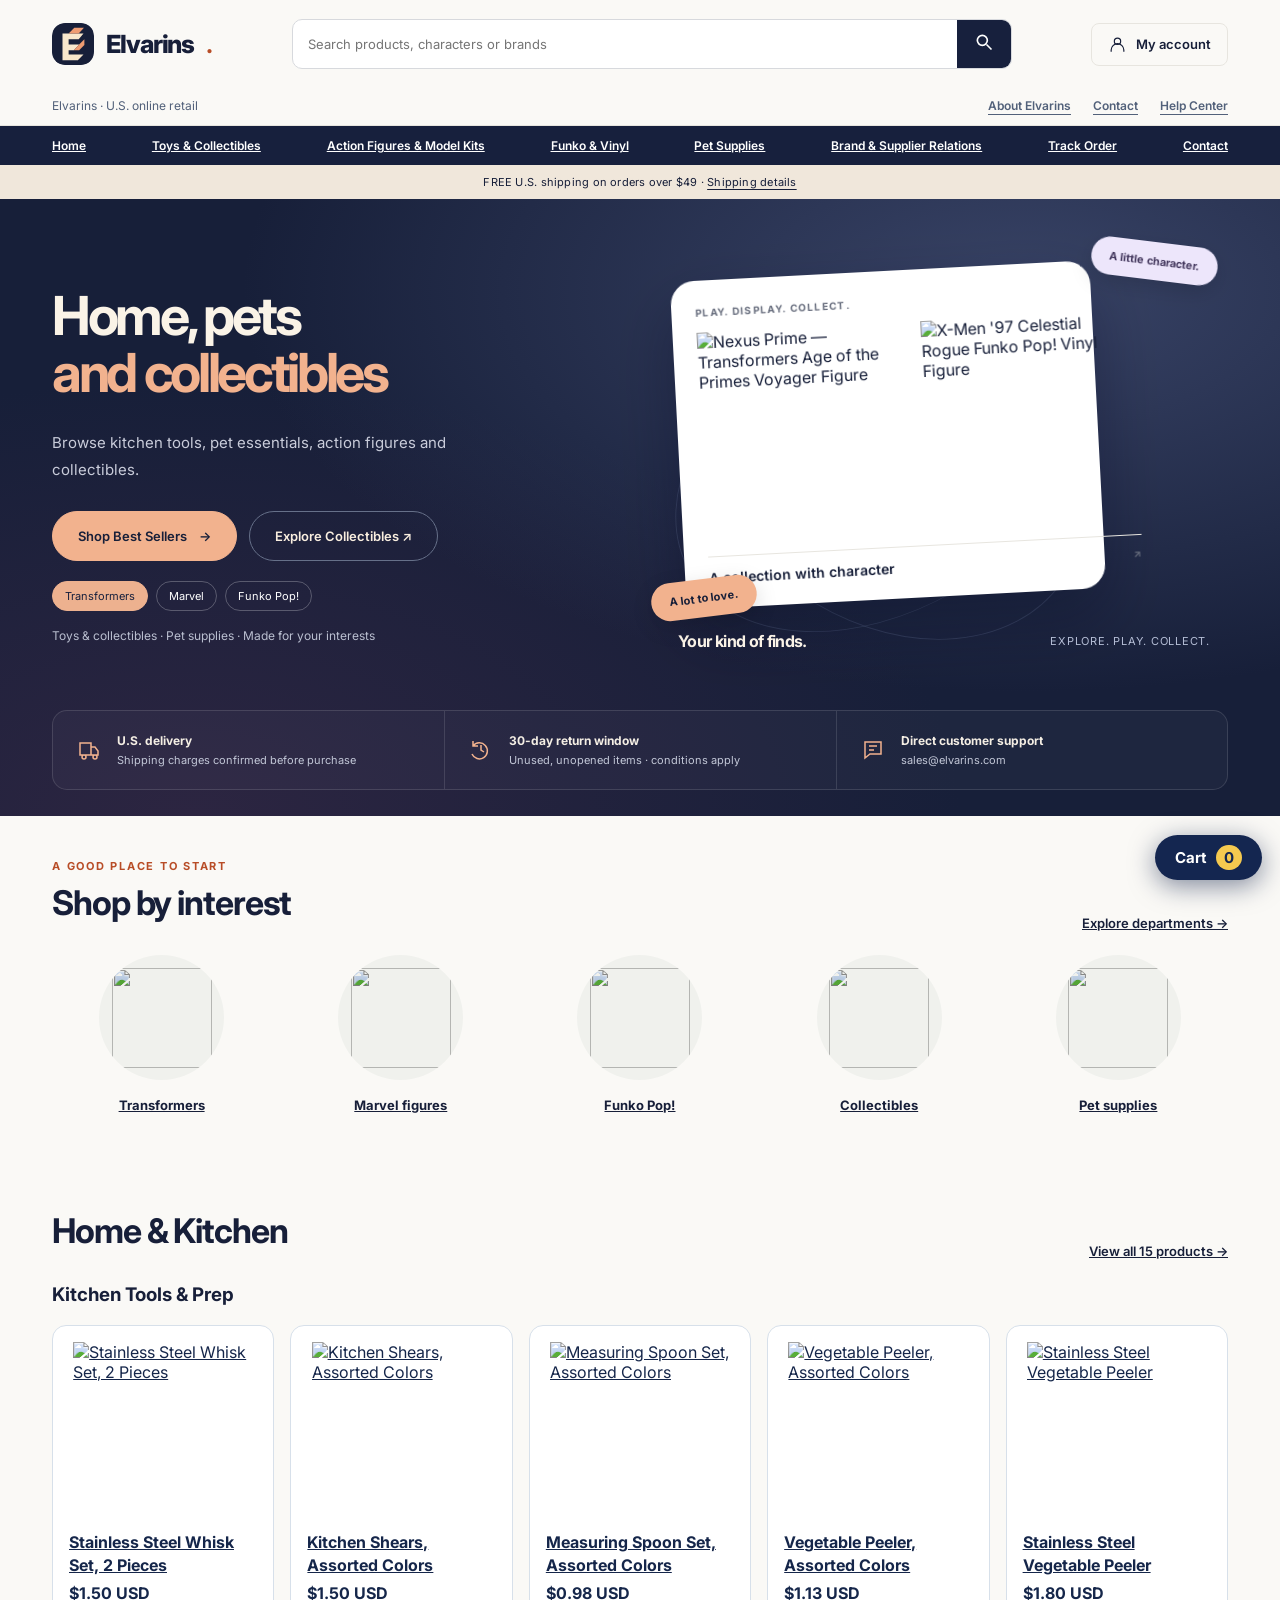
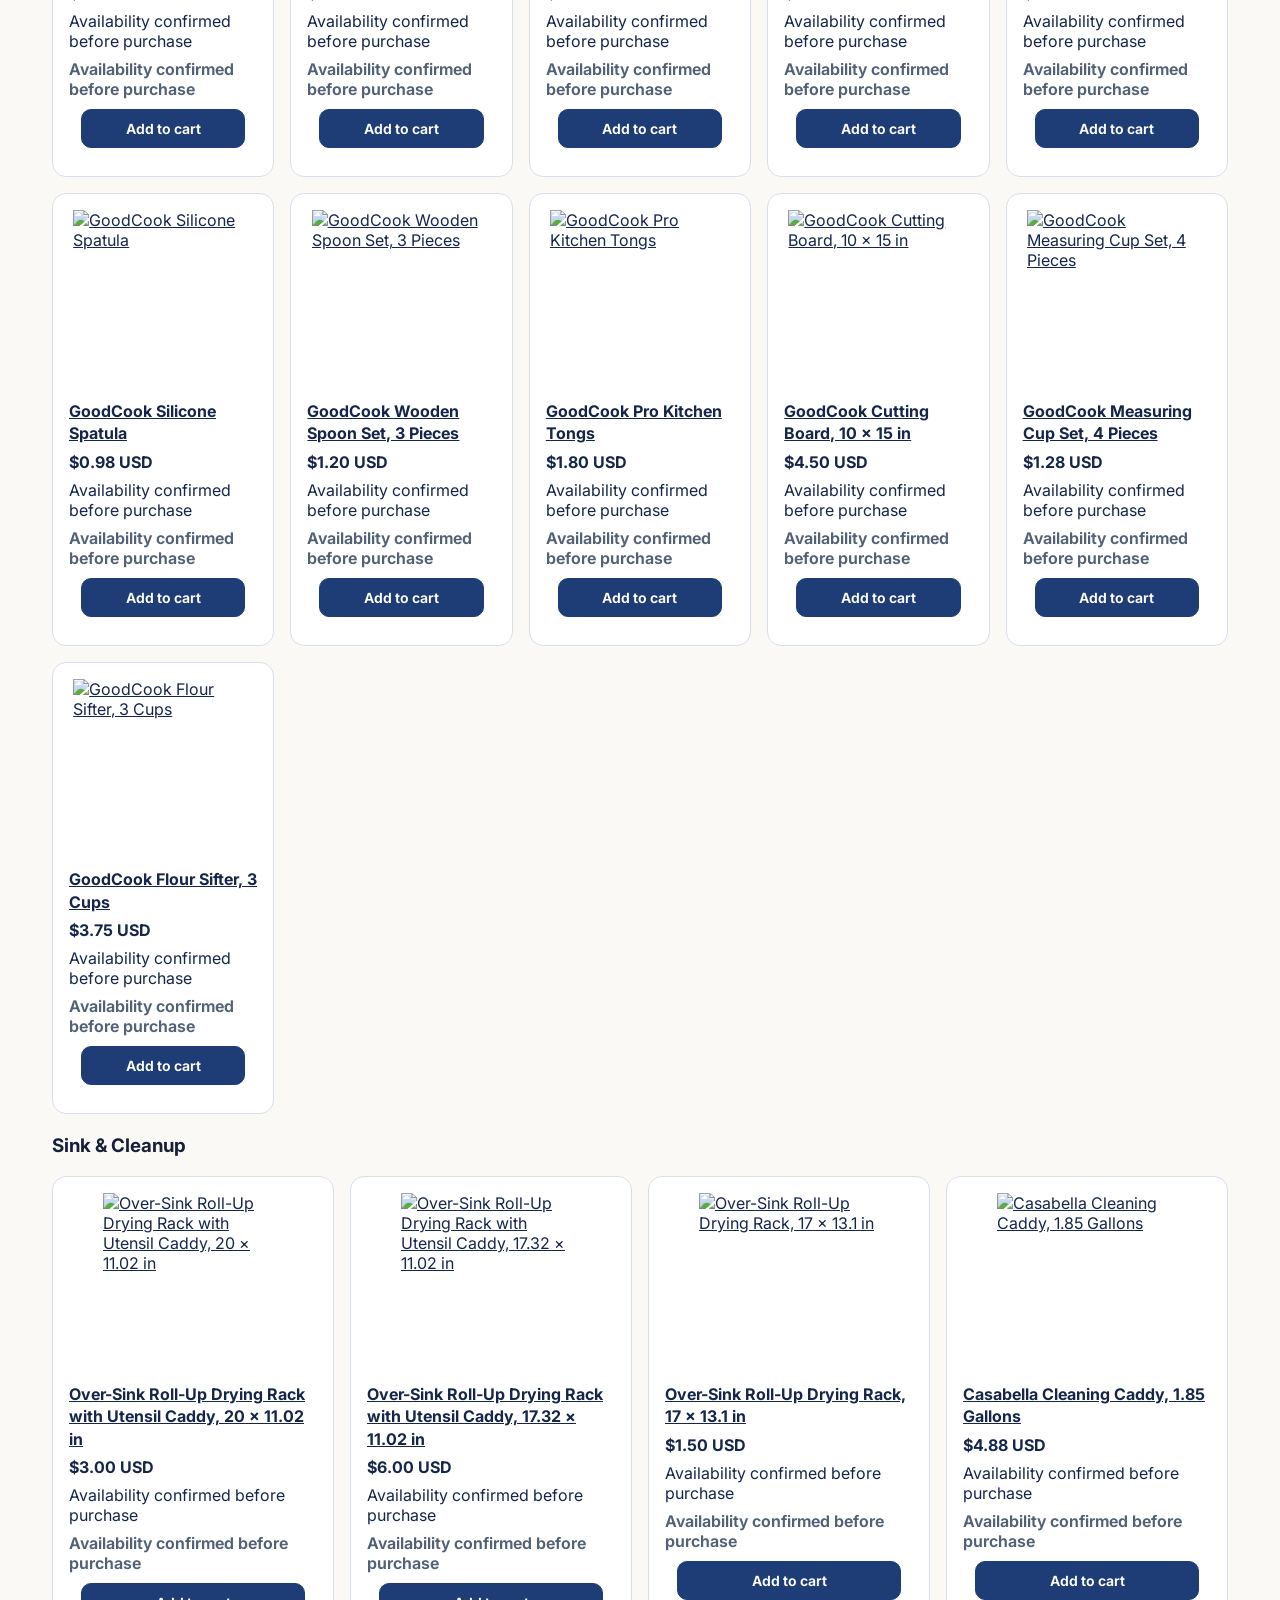
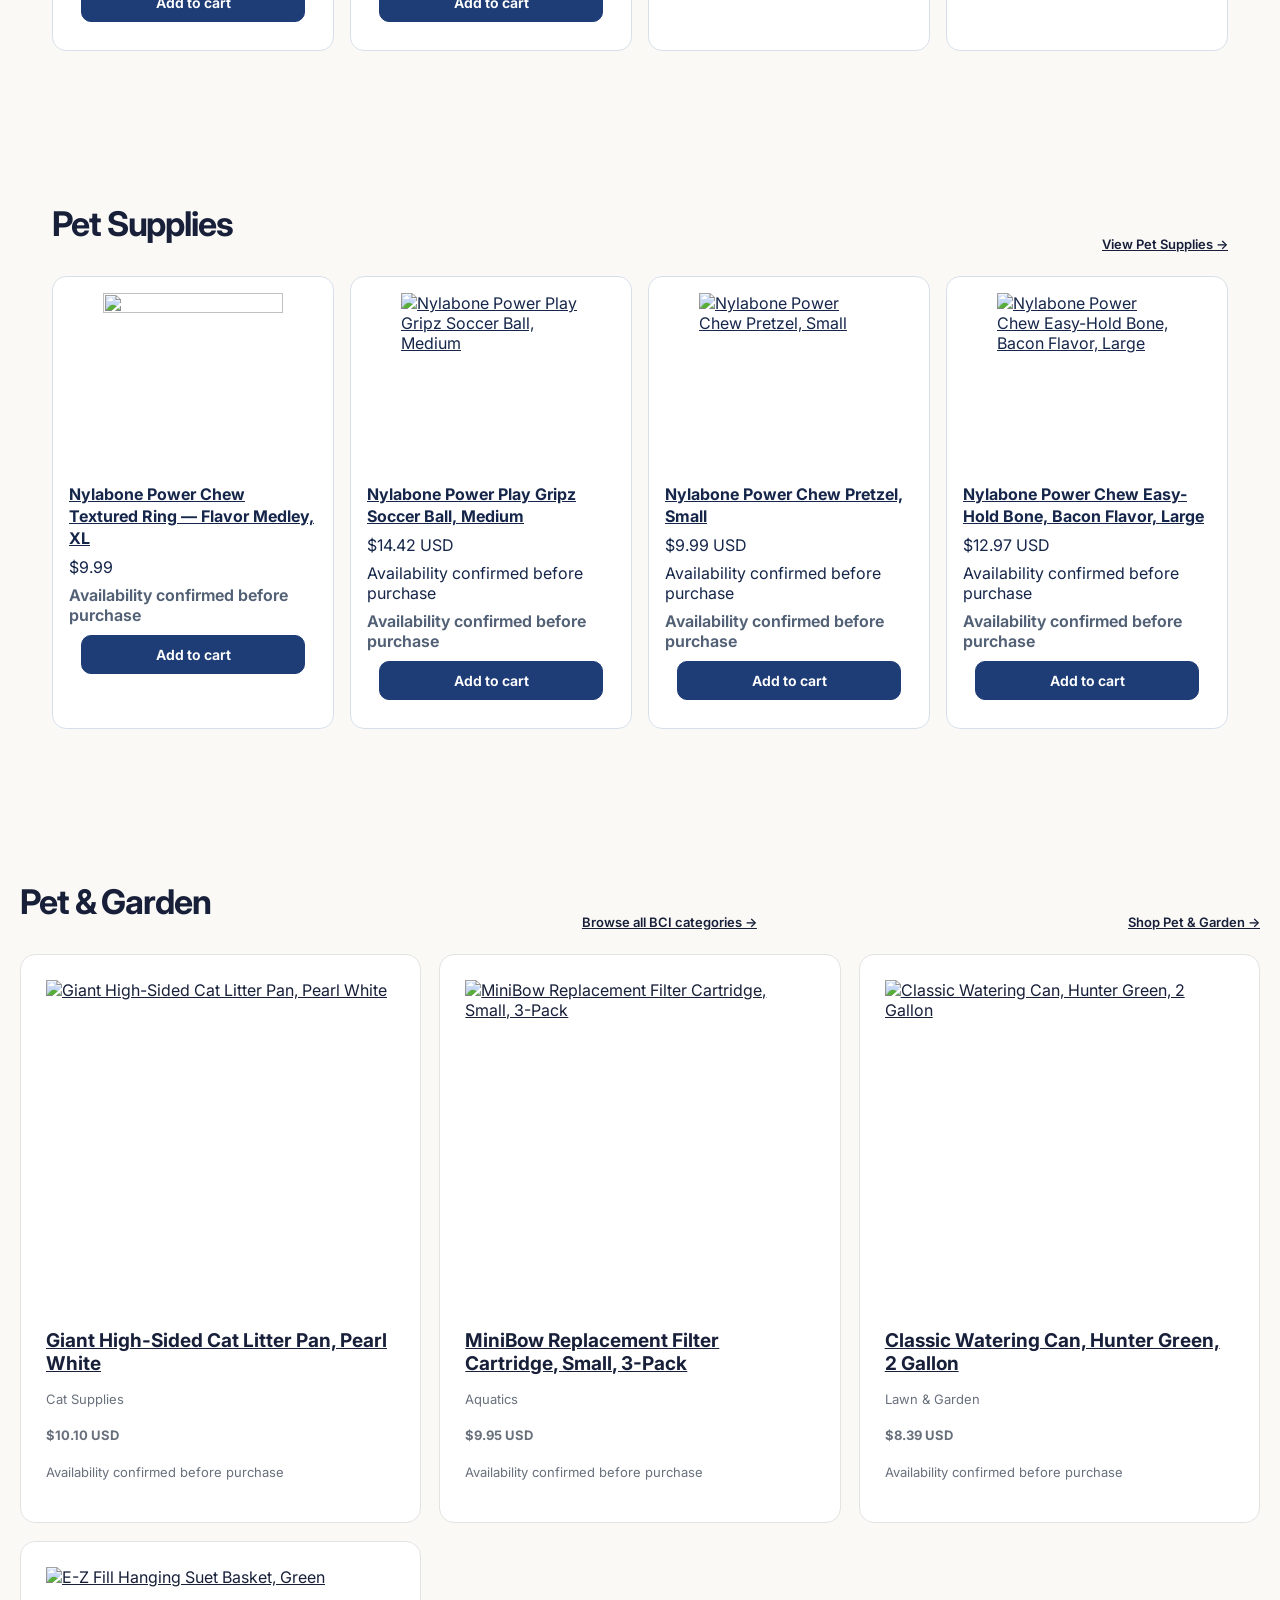
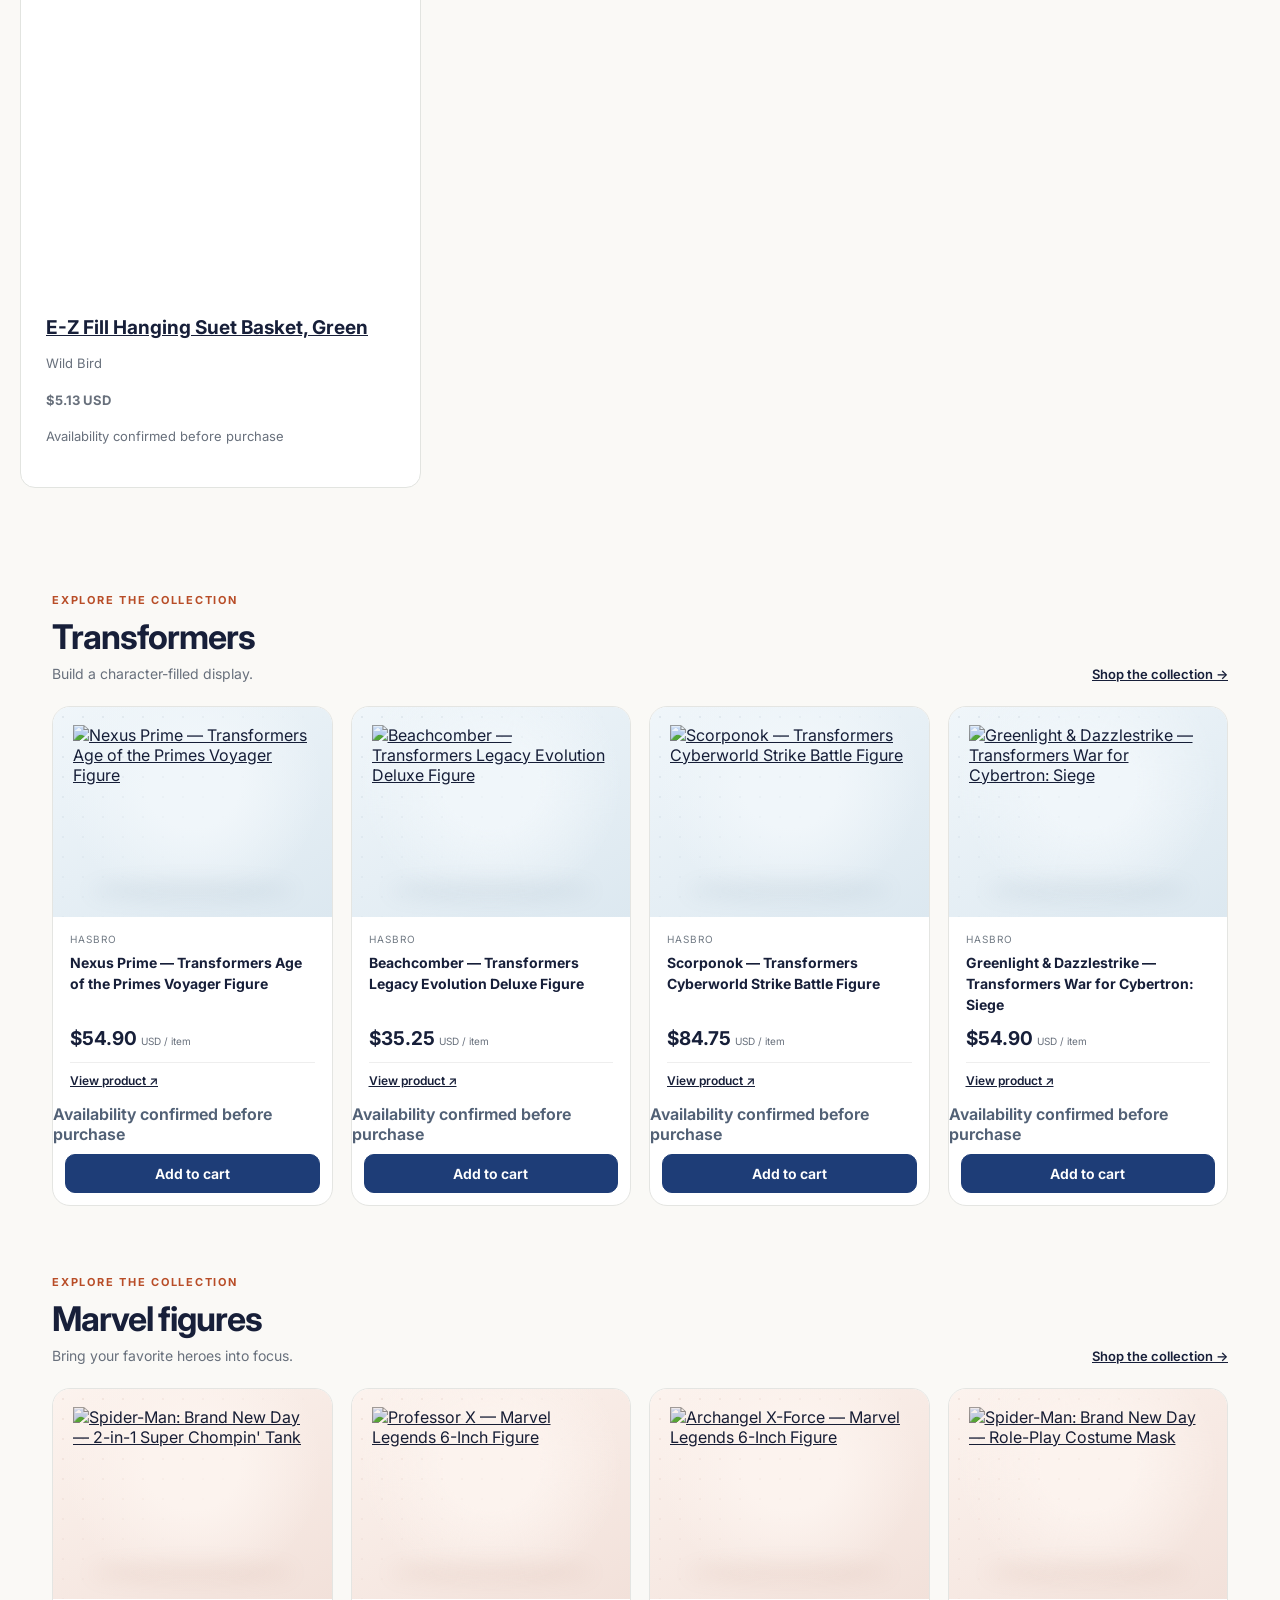
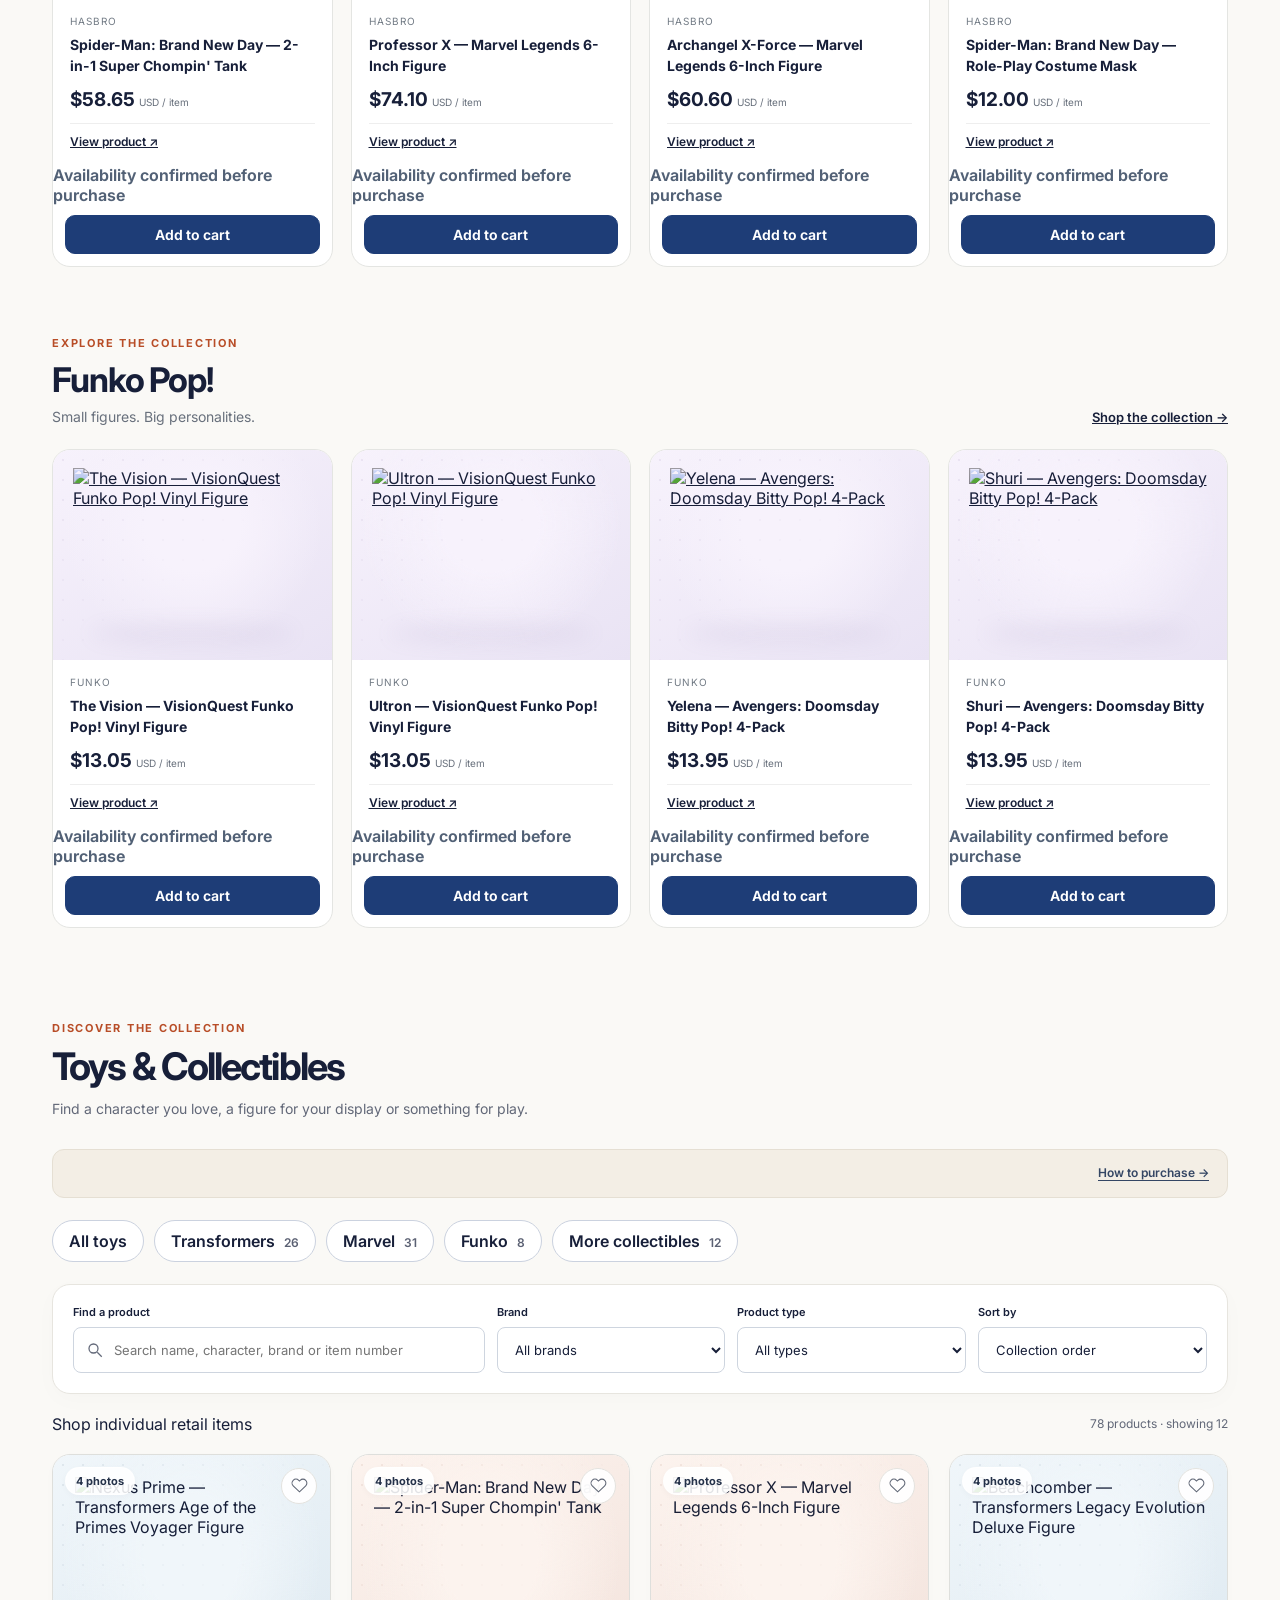
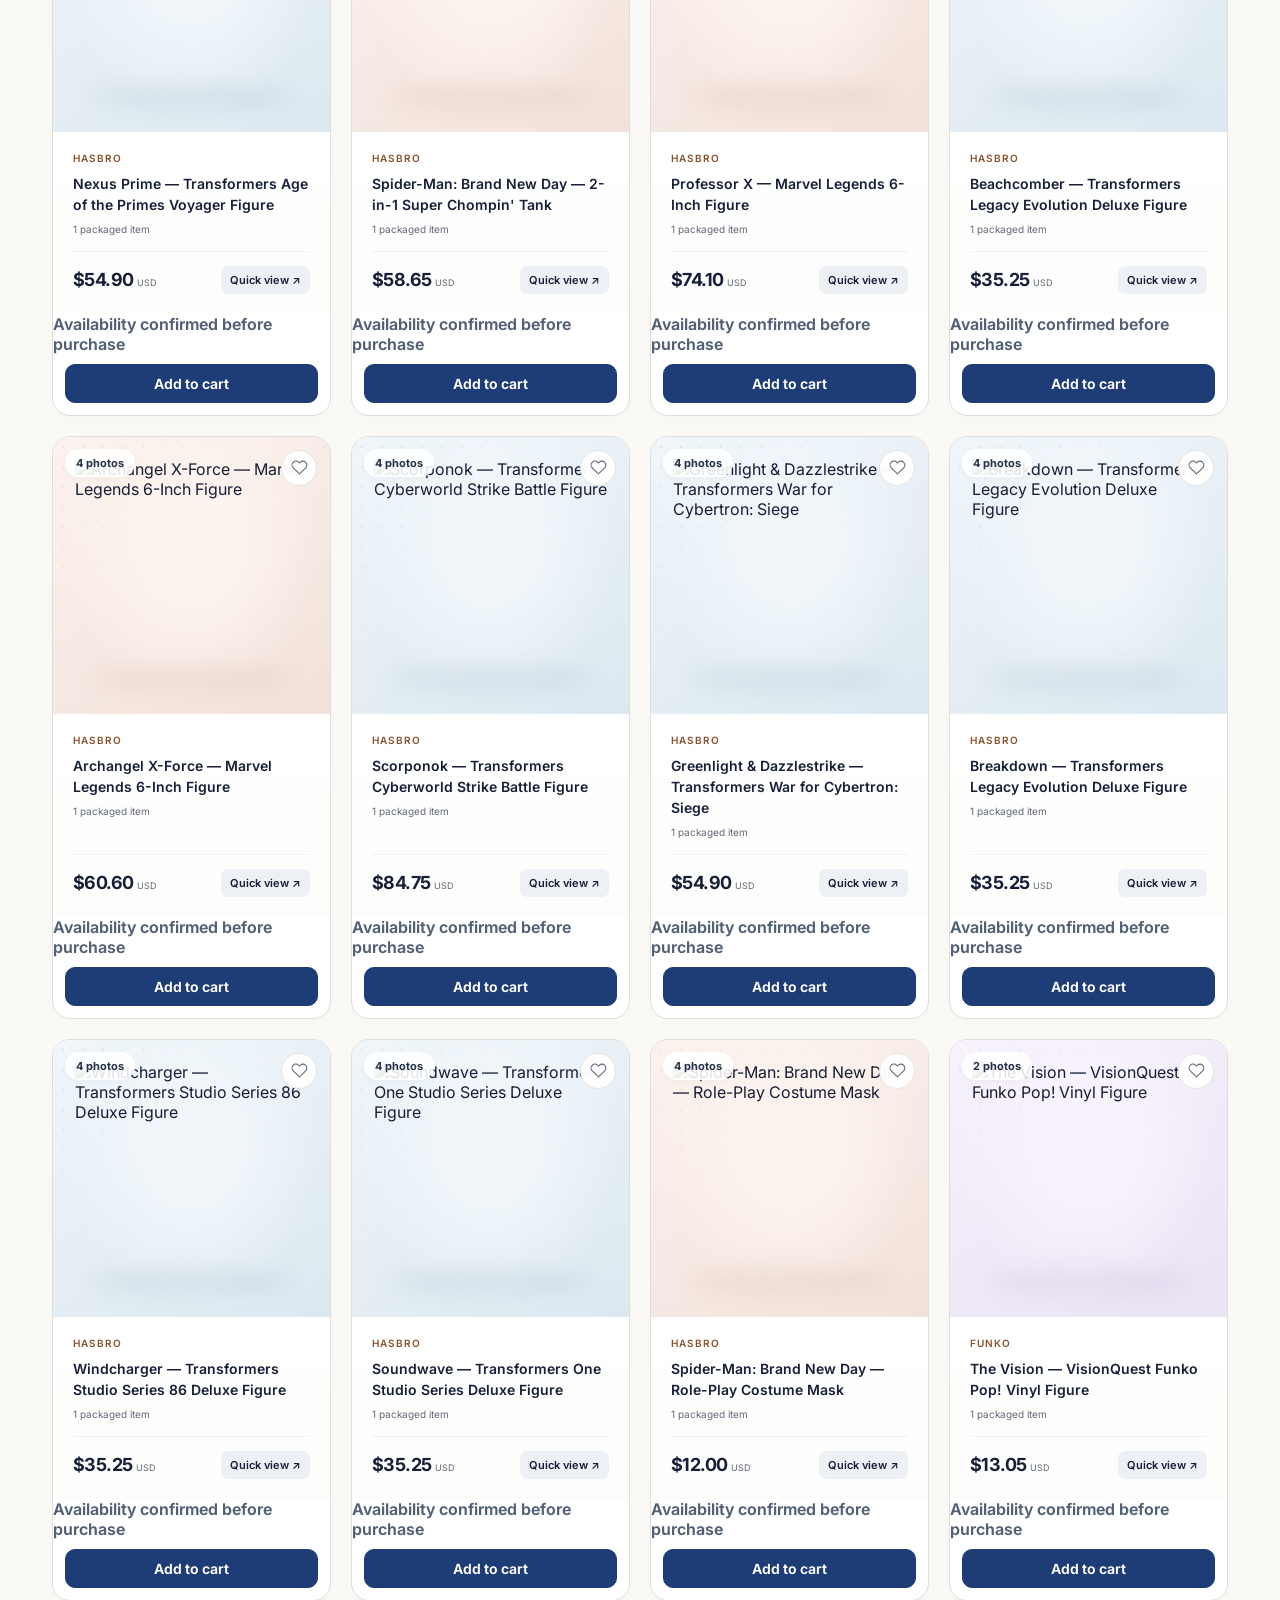
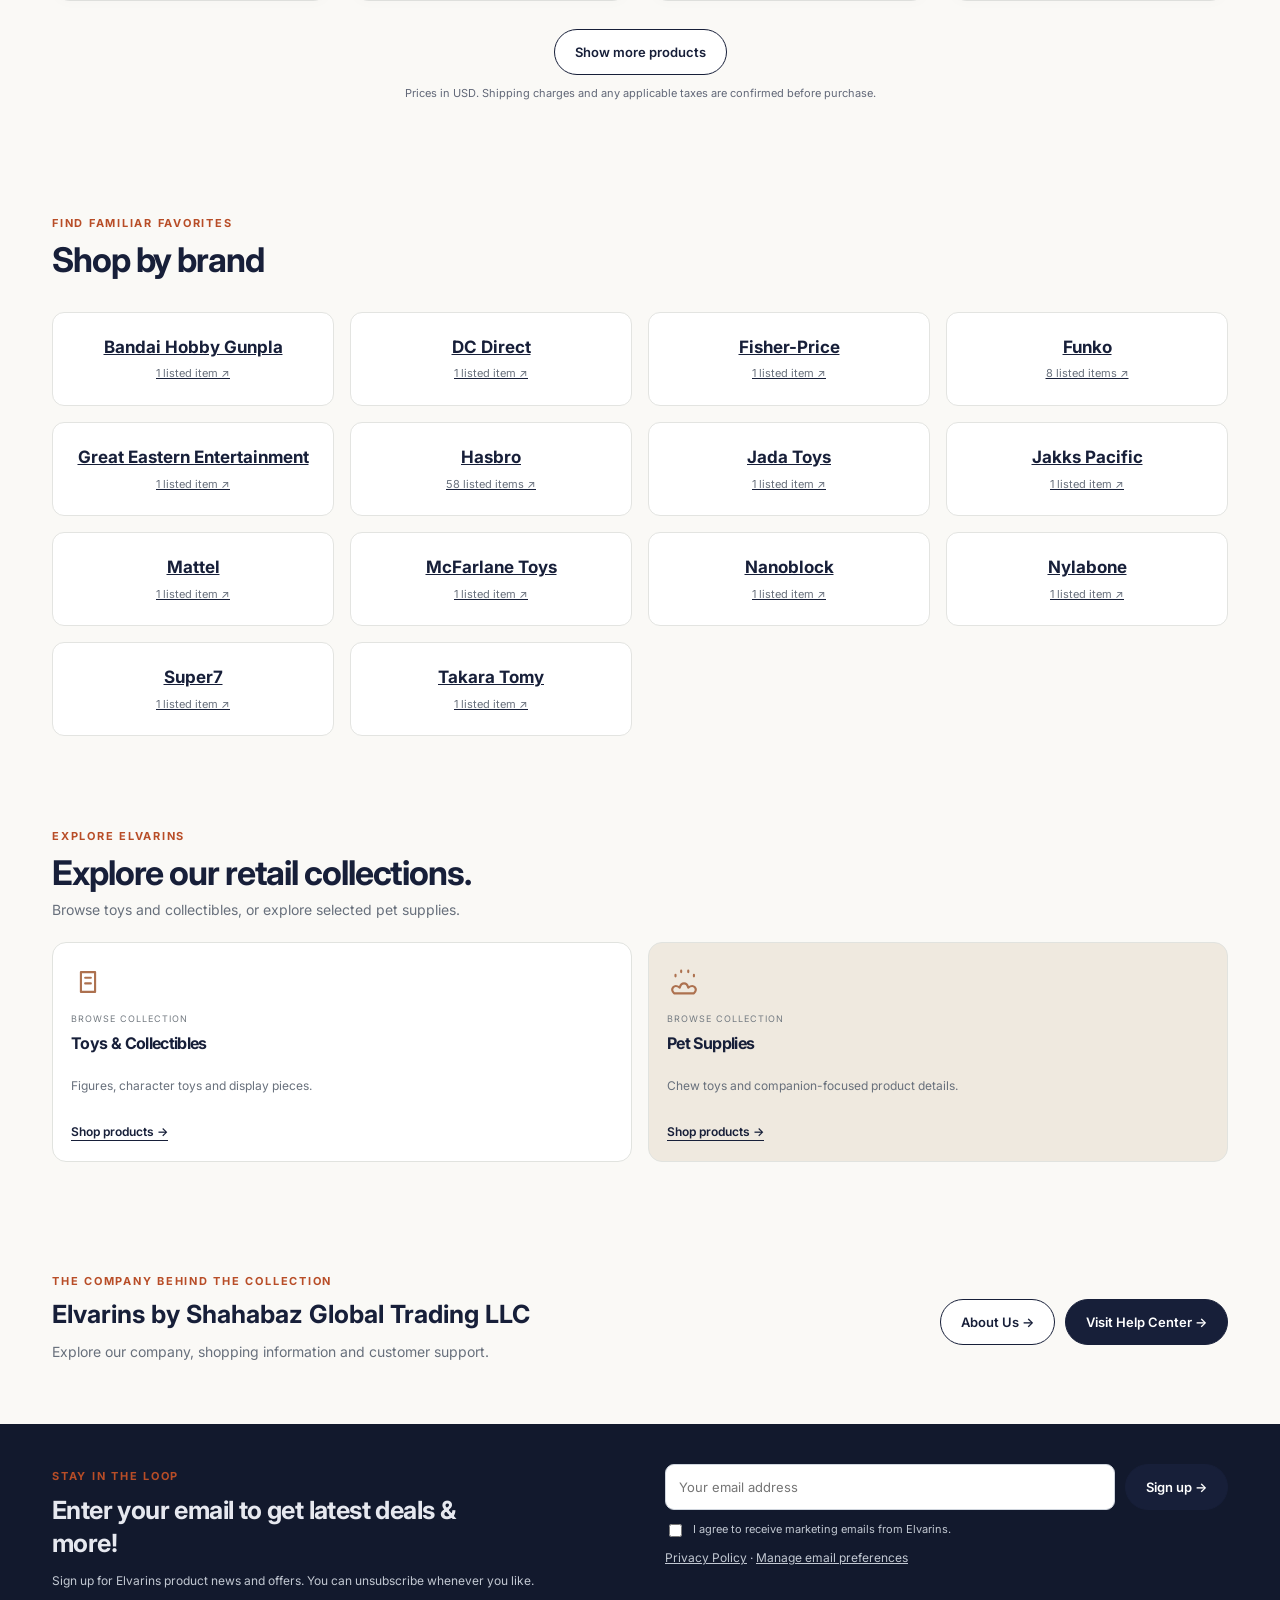
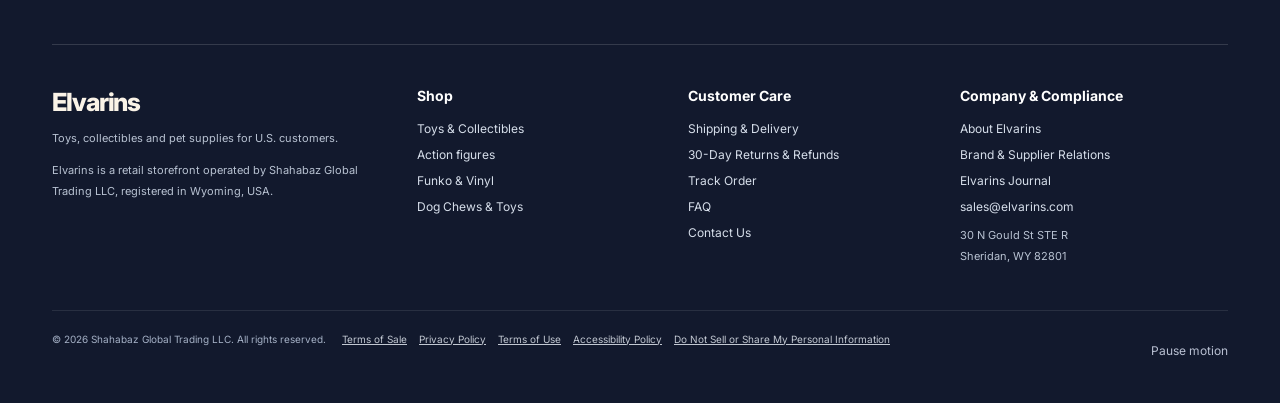
==== commit a218cd0e: "Clarify storefront availability claims" ====
--- a/index.html
+++ b/index.html
@@ -71,7 +71,7 @@
 <div class="announcement">FREE U.S. shipping on orders over $49 · <a href="/shipping-delivery">Shipping details</a></div>
 <main id="top"><section class="hero"><div class="wrap"><div class="herogrid"><div class="hero-copy"><h1>Home, pets<br><em>and collectibles</em></h1><p>Browse kitchen tools, pet essentials, action figures and collectibles.</p><div class="hero-actions"><a class="btn btn-primary" href="#shop">Shop Best Sellers <span aria-hidden="true">→</span></a><a class="btn" href="/collections/collectibles">Explore Collectibles ↗</a></div><div class="hero-select" role="group" aria-label="Featured collection"><button type="button" data-hero-collection="transformers" aria-pressed="true">Transformers</button><button type="button" data-hero-collection="marvel" aria-pressed="false">Marvel</button><button type="button" data-hero-collection="funko" aria-pressed="false">Funko Pop!</button></div><p class="hero-note">Toys &amp; collectibles · Pet supplies · Made for your interests</p></div><div class="hero-visual"><div class="orbit orbit-one" aria-hidden="true"></div><div class="orbit orbit-two" aria-hidden="true"></div><span class="hero-label hero-label-one">A little character.</span><span class="hero-label hero-label-two">A lot to love.</span><div class="hero-feature"><span>PLAY. DISPLAY. COLLECT.</span><img src="https://media.entertainmentearth.com/assets/images/f7c4c204261c4919bd7c4c38482a98fclg.jpg" data-fallback="https://media.entertainmentearth.com/assets/images/f7c4c204261c4919bd7c4c38482a98fcsm.jpg" alt="Nexus Prime — Transformers Age of the Primes Voyager Figure" width="600" height="600" fetchpriority="high" decoding="async" referrerpolicy="no-referrer"><img src="https://media.entertainmentearth.com/assets/images/13d687584f3d4214b46551842fe1f2d4lg.jpg" data-fallback="https://media.entertainmentearth.com/assets/images/13d687584f3d4214b46551842fe1f2d4sm.jpg" alt="X-Men '97 Celestial Rogue Funko Pop! Vinyl Figure" width="600" height="600" decoding="async" referrerpolicy="no-referrer"><a href="#shop">A collection with character <span aria-hidden="true">↗</span></a></div><div class="hero-caption"><strong>Your kind of finds.</strong><span>EXPLORE. PLAY. COLLECT.</span></div></div></div>
 <div class="benefits"><div class="benefit"><svg viewBox="0 0 24 24" aria-hidden="true"><path d="M3 5h11v12H3zM14 9h4l3 4v4h-7M7 17a2 2 0 1 0 0 4 2 2 0 0 0 0-4Zm11 0a2 2 0 1 0 0 4 2 2 0 0 0 0-4Z"/></svg><div><strong>U.S. delivery</strong><span>Shipping charges confirmed before purchase</span></div></div><div class="benefit"><svg viewBox="0 0 24 24" aria-hidden="true"><path d="M4 8a8 8 0 1 1-1 8M4 3v5h5M12 7v5l3 2"/></svg><div><strong>30-day return window</strong><span>Unused, unopened items · conditions apply</span></div></div><div class="benefit"><svg viewBox="0 0 24 24" aria-hidden="true"><path d="M4 4h16v12H9l-5 4zM8 8h8M8 12h5"/></svg><div><strong>Direct customer support</strong><span>sales@elvarins.com</span></div></div></div></div></section>
-<section class="category-discovery wrap home-only" aria-labelledby="category-heading"><div class="retail-section-head"><div><span class="section-kicker">A good place to start</span><h2 id="category-heading">Shop by interest</h2></div><a href="#collections">Explore departments →</a></div><div class="category-grid"><a class="category-tile" href="/collections/transformers"><span><img src="https://media.entertainmentearth.com/assets/images/f7c4c204261c4919bd7c4c38482a98fclg.jpg" alt="" width="150" height="150" loading="lazy"></span><strong>Transformers</strong></a><a class="category-tile" href="/collections/marvel"><span><img src="https://media.entertainmentearth.com/assets/images/2274668c02164fa7b73d93bc8ad9f9b4lg.jpg" alt="" width="150" height="150" loading="lazy"></span><strong>Marvel figures</strong></a><a class="category-tile" href="/collections/funko"><span><img src="https://media.entertainmentearth.com/assets/images/75def49607504005aa5a6881cd447955lg.jpg" alt="" width="150" height="150" loading="lazy"></span><strong>Funko Pop!</strong></a><a class="category-tile" href="/collections/collectibles"><span><img src="https://media.entertainmentearth.com/assets/images/9271c7c34c0b4d408f9e336d14b8013elg.jpg" alt="" width="150" height="150" loading="lazy"></span><strong>Collectibles</strong></a><a class="category-tile" href="/collections/pet-supplies"><span><img src="https://elvarins.com/images/nylabone-ncf315pxxr-front-20261026.jpg" alt="" width="150" height="150" loading="lazy"></span><strong>Pet supplies</strong></a></div></section><section class="section home-only" aria-labelledby="home-kitchen-home"><div class="wrap"><div class="retail-section-head"><h2 id="home-kitchen-home">Home &amp; Kitchen</h2><a href="/collections/home-kitchen">View all 15 products →</a></div><section aria-labelledby="kitchen-tools-home"><h3 id="kitchen-tools-home">Kitchen Tools &amp; Prep</h3><div class="department-products"><article class="department-product kitchen-tile"><a href="/products/stainless-steel-whisk-set-2-pieces-073297774770" aria-label="Stainless Steel Whisk Set, 2 Pieces"><img src="https://thebazaarinc.com/cdn/shop/files/a1aee6c6-72ea-f011-a867-000d3aa62b1a_HSWE038438.jpg?v=1767699765&amp;width=360" alt="Stainless Steel Whisk Set, 2 Pieces" width="360" height="360" loading="lazy" decoding="async" referrerpolicy="no-referrer"></a><h4><a href="/products/stainless-steel-whisk-set-2-pieces-073297774770">Stainless Steel Whisk Set, 2 Pieces</a></h4><p><strong>$1.50 USD</strong></p><p>In Stock</p></article><article class="department-product kitchen-tile"><a href="/products/kitchen-shears-assorted-colors-073297783949" aria-label="Kitchen Shears, Assorted Colors"><img src="https://thebazaarinc.com/cdn/shop/files/1e29f4e5-74ea-f011-a867-000d3aa62b1a_HSWE038445.jpg?v=1767699974&amp;width=360" alt="Kitchen Shears, Assorted Colors" width="360" height="360" loading="lazy" decoding="async" referrerpolicy="no-referrer"></a><h4><a href="/products/kitchen-shears-assorted-colors-073297783949">Kitchen Shears, Assorted Colors</a></h4><p><strong>$1.50 USD</strong></p><p>In Stock</p></article><article class="department-product kitchen-tile"><a href="/products/measuring-spoon-set-assorted-colors-073297783888" aria-label="Measuring Spoon Set, Assorted Colors"><img src="https://thebazaarinc.com/cdn/shop/files/cf516d7c-73ea-f011-a867-000d3aa62b1a_HSWE038442.jpg?v=1767699718&amp;width=360" alt="Measuring Spoon Set, Assorted Colors" width="360" height="360" loading="lazy" decoding="async" referrerpolicy="no-referrer"></a><h4><a href="/products/measuring-spoon-set-assorted-colors-073297783888">Measuring Spoon Set, Assorted Colors</a></h4><p><strong>$0.98 USD</strong></p><p>In Stock</p></article><article class="department-product kitchen-tile"><a href="/products/vegetable-peeler-assorted-colors-073297783963" aria-label="Vegetable Peeler, Assorted Colors"><img src="https://thebazaarinc.com/cdn/shop/files/4195a7c9-1ceb-f011-a867-000d3aa62b1a_HSWE038441.jpg?v=1767873011&amp;width=360" alt="Vegetable Peeler, Assorted Colors" width="360" height="360" loading="lazy" decoding="async" referrerpolicy="no-referrer"></a><h4><a href="/products/vegetable-peeler-assorted-colors-073297783963">Vegetable Peeler, Assorted Colors</a></h4><p><strong>$1.13 USD</strong></p><p>In Stock</p></article><article class="department-product kitchen-tile"><a href="/products/stainless-steel-vegetable-peeler-857198104214" aria-label="Stainless Steel Vegetable Peeler"><img src="https://thebazaarinc.com/cdn/shop/files/cc3fef75-5679-f111-a86a-000d3aa62b1a_HSWE042260_..jpg?v=1783420882&amp;width=360" alt="Stainless Steel Vegetable Peeler" width="360" height="360" loading="lazy" decoding="async" referrerpolicy="no-referrer"></a><h4><a href="/products/stainless-steel-vegetable-peeler-857198104214">Stainless Steel Vegetable Peeler</a></h4><p><strong>$1.80 USD</strong></p><p>In Stock</p></article><article class="department-product kitchen-tile"><a href="/products/goodcook-silicone-spatula-076753248792" aria-label="GoodCook Silicone Spatula"><img src="https://thebazaarinc.com/cdn/shop/files/d6d10925-027a-f111-a86a-000d3aa62b1a_HSWE042138_..jpg?v=1783516093&amp;width=360" alt="GoodCook Silicone Spatula" width="360" height="360" loading="lazy" decoding="async" referrerpolicy="no-referrer"></a><h4><a href="/products/goodcook-silicone-spatula-076753248792">GoodCook Silicone Spatula</a></h4><p><strong>$0.98 USD</strong></p><p>In Stock</p></article><article class="department-product kitchen-tile"><a href="/products/goodcook-wooden-spoon-set-3-pieces-076753279000" aria-label="GoodCook Wooden Spoon Set, 3 Pieces"><img src="https://thebazaarinc.com/cdn/shop/files/72be2a45-027a-f111-a86a-000d3aa62b1a_HSWE042134_..jpg?v=1783516085&amp;width=360" alt="GoodCook Wooden Spoon Set, 3 Pieces" width="360" height="360" loading="lazy" decoding="async" referrerpolicy="no-referrer"></a><h4><a href="/products/goodcook-wooden-spoon-set-3-pieces-076753279000">GoodCook Wooden Spoon Set, 3 Pieces</a></h4><p><strong>$1.20 USD</strong></p><p>In Stock</p></article><article class="department-product kitchen-tile"><a href="/products/goodcook-pro-kitchen-tongs-076753057967" aria-label="GoodCook Pro Kitchen Tongs"><img src="https://thebazaarinc.com/cdn/shop/files/5b4712de-4599-f011-a867-000d3aa62b1a_HSWE036645.jpg?v=1765071222&amp;width=360" alt="GoodCook Pro Kitchen Tongs" width="360" height="360" loading="lazy" decoding="async" referrerpolicy="no-referrer"></a><h4><a href="/products/goodcook-pro-kitchen-tongs-076753057967">GoodCook Pro Kitchen Tongs</a></h4><p><strong>$1.80 USD</strong></p><p>In Stock</p></article><article class="department-product kitchen-tile"><a href="/products/goodcook-cutting-board-10-15-in-076753203098" aria-label="GoodCook Cutting Board, 10 × 15 in"><img src="https://thebazaarinc.com/cdn/shop/files/e94236d9-b8bd-f111-a86a-000d3aa62b1a_HSWE043924_..jpg?v=1791024673&amp;width=360" alt="GoodCook Cutting Board, 10 × 15 in" width="360" height="360" loading="lazy" decoding="async" referrerpolicy="no-referrer"></a><h4><a href="/products/goodcook-cutting-board-10-15-in-076753203098">GoodCook Cutting Board, 10 × 15 in</a></h4><p><strong>$4.50 USD</strong></p><p>In Stock</p></article><article class="department-product kitchen-tile"><a href="/products/goodcook-measuring-cup-set-4-pieces-076753057523" aria-label="GoodCook Measuring Cup Set, 4 Pieces"><img src="https://thebazaarinc.com/cdn/shop/files/d7d9c7e6-f6e4-f011-a867-000d3aa62b1a_HSWE038830.jpg?v=1767181557&amp;width=360" alt="GoodCook Measuring Cup Set, 4 Pieces" width="360" height="360" loading="lazy" decoding="async" referrerpolicy="no-referrer"></a><h4><a href="/products/goodcook-measuring-cup-set-4-pieces-076753057523">GoodCook Measuring Cup Set, 4 Pieces</a></h4><p><strong>$1.28 USD</strong></p><p>In Stock</p></article><article class="department-product kitchen-tile"><a href="/products/goodcook-flour-sifter-3-cups-076753243025" aria-label="GoodCook Flour Sifter, 3 Cups"><img src="https://thebazaarinc.com/cdn/shop/files/943cae8b-3ea6-f111-a86a-000d3aa62b1a_HSWE043532_..jpg?v=1788346742&amp;width=360" alt="GoodCook Flour Sifter, 3 Cups" width="360" height="360" loading="lazy" decoding="async" referrerpolicy="no-referrer"></a><h4><a href="/products/goodcook-flour-sifter-3-cups-076753243025">GoodCook Flour Sifter, 3 Cups</a></h4><p><strong>$3.75 USD</strong></p><p>In Stock</p></article></div></section><section aria-labelledby="sink-home"><h3 id="sink-home">Sink &amp; Cleanup</h3><div class="department-products"><article class="department-product kitchen-tile"><a href="/products/over-sink-roll-up-drying-rack-with-utensil-caddy-20-11-02-in-843018113443" aria-label="Over-Sink Roll-Up Drying Rack with Utensil Caddy, 20 × 11.02 in"><img src="https://thebazaarinc.com/cdn/shop/files/f80215f5-c760-f011-a867-000d3aa62b1a_HSWE035180.jpg?v=1757587821&amp;width=360" alt="Over-Sink Roll-Up Drying Rack with Utensil Caddy, 20 × 11.02 in" width="360" height="360" loading="lazy" decoding="async" referrerpolicy="no-referrer"></a><h4><a href="/products/over-sink-roll-up-drying-rack-with-utensil-caddy-20-11-02-in-843018113443">Over-Sink Roll-Up Drying Rack with Utensil Caddy, 20 × 11.02 in</a></h4><p><strong>$3.00 USD</strong></p><p>In Stock</p></article><article class="department-product kitchen-tile"><a href="/products/over-sink-roll-up-drying-rack-with-utensil-caddy-17-32-11-02-in-843018113436" aria-label="Over-Sink Roll-Up Drying Rack with Utensil Caddy, 17.32 × 11.02 in"><img src="https://thebazaarinc.com/cdn/shop/files/94e21233-c15d-f011-a867-000d3aa62b1a_HSWE035179.jpg?v=1757587314&amp;width=360" alt="Over-Sink Roll-Up Drying Rack with Utensil Caddy, 17.32 × 11.02 in" width="360" height="360" loading="lazy" decoding="async" referrerpolicy="no-referrer"></a><h4><a href="/products/over-sink-roll-up-drying-rack-with-utensil-caddy-17-32-11-02-in-843018113436">Over-Sink Roll-Up Drying Rack with Utensil Caddy, 17.32 × 11.02 in</a></h4><p><strong>$6.00 USD</strong></p><p>In Stock</p></article><article class="department-product kitchen-tile"><a href="/products/over-sink-roll-up-drying-rack-17-13-1-in-843018113412" aria-label="Over-Sink Roll-Up Drying Rack, 17 × 13.1 in"><img src="https://thebazaarinc.com/cdn/shop/files/84b9d2ab-7162-f011-a867-000d3aa62b1a_HSWE035181.jpg?v=1757587655&amp;width=360" alt="Over-Sink Roll-Up Drying Rack, 17 × 13.1 in" width="360" height="360" loading="lazy" decoding="async" referrerpolicy="no-referrer"></a><h4><a href="/products/over-sink-roll-up-drying-rack-17-13-1-in-843018113412">Over-Sink Roll-Up Drying Rack, 17 × 13.1 in</a></h4><p><strong>$1.50 USD</strong></p><p>In Stock</p></article><article class="department-product kitchen-tile"><a href="/products/casabella-cleaning-caddy-1-85-gallons-028484624413" aria-label="Casabella Cleaning Caddy, 1.85 Gallons"><img src="https://thebazaarinc.com/cdn/shop/files/b34832d0-d8dd-f111-a86a-000d3aa62b1a_HSWE044333_..jpg?v=1794484400&amp;width=360" alt="Casabella Cleaning Caddy, 1.85 Gallons" width="360" height="360" loading="lazy" decoding="async" referrerpolicy="no-referrer"></a><h4><a href="/products/casabella-cleaning-caddy-1-85-gallons-028484624413">Casabella Cleaning Caddy, 1.85 Gallons</a></h4><p><strong>$4.88 USD</strong></p><p>In Stock</p></article></div></section></div></section><section class="section home-only" aria-labelledby="pet-supplies-home"><div class="wrap"><div class="retail-section-head"><h2 id="pet-supplies-home">Pet Supplies</h2><a href="/collections/pet-supplies">View Pet Supplies →</a></div><div class="department-products"><article class="department-product"><a href="/products/nylabone-power-chew-textured-ring-flavor-medley-xl-bci-491174"><img src="https://elvarins.com/images/nylabone-ncf315pxxr-front-20261026.jpg" width="240" height="240" loading="lazy" decoding="async" alt=""></a><h3><a href="/products/nylabone-power-chew-textured-ring-flavor-medley-xl-bci-491174">Nylabone Power Chew Textured Ring — Flavor Medley, XL</a></h3><p>$9.99</p></article><article class="department-product"><a href="/products/nylabone-power-play-gripz-soccer-ball-medium-018214848707"><img src="https://www.nylabone.com/-/media/project/oneweb/nylabone/images/our-products/all-products/nply010p/018214848707-nylabone-nyla-play-soccer-gripz-med-inpackagingfront.jpg" width="240" height="240" loading="lazy" decoding="async" referrerpolicy="no-referrer" alt="Nylabone Power Play Gripz Soccer Ball, Medium"></a><h3><a href="/products/nylabone-power-play-gripz-soccer-ball-medium-018214848707">Nylabone Power Play Gripz Soccer Ball, Medium</a></h3><p>$14.42 USD</p><p>In Stock</p></article><article class="department-product"><a href="/products/nylabone-power-chew-pretzel-small-018214850724"><img src="https://www.nylabone.com/-/media/project/oneweb/nylabone/images/our-products/all-products/np102pr/018214850724-np102pr-front.jpg" width="240" height="240" loading="lazy" decoding="async" referrerpolicy="no-referrer" alt="Nylabone Power Chew Pretzel, Small"></a><h3><a href="/products/nylabone-power-chew-pretzel-small-018214850724">Nylabone Power Chew Pretzel, Small</a></h3><p>$9.99 USD</p><p>In Stock</p></article><article class="department-product"><a href="/products/nylabone-power-chew-easy-hold-bone-bacon-flavor-large-018214851431"><img src="https://www.nylabone.com/-/media/project/oneweb/nylabone/images/our-products/all-products/nehb004pxr/018214851431-nehb004pxr-front.jpg" width="240" height="240" loading="lazy" decoding="async" referrerpolicy="no-referrer" alt="Nylabone Power Chew Easy-Hold Bone, Bacon Flavor, Large"></a><h3><a href="/products/nylabone-power-chew-easy-hold-bone-bacon-flavor-large-018214851431">Nylabone Power Chew Easy-Hold Bone, Bacon Flavor, Large</a></h3><p>$12.97 USD</p><p>In Stock</p></article></div></div></section><section class="section wrap home-only" aria-labelledby="garden-home"><div class="retail-section-head"><h2 id="garden-home">Pet &amp; Garden</h2><a href="/collections/bci">Browse all BCI categories →</a> <a href="/collections/pet-and-garden">Shop Pet &amp; Garden →</a></div><div class="help-grid"><article class="help-tile"><a href="/products/giant-high-sided-cat-litter-pan-pearl-white-079441004939"><img src="https://vannesspets.com/wp-content/uploads/2020/09/CP3HS_Pearl_Angled-1024x1024.jpg" alt="Giant High-Sided Cat Litter Pan, Pearl White" width="300" height="300" loading="lazy" decoding="async" referrerpolicy="no-referrer" style="width:100%;height:auto;aspect-ratio:1;object-fit:contain"><h3>Giant High-Sided Cat Litter Pan, Pearl White</h3></a><p>Cat Supplies</p><p><strong>$10.10 USD</strong></p><p>In Stock</p></article><article class="help-tile"><a href="/products/minibow-replacement-filter-cartridge-small-3-pack-015905060769"><img src="https://www.statelinetack.com/cdn/shop/files/T720253.jpg?height=700&amp;pad_color=fff&amp;v=1776030069&amp;width=700" alt="MiniBow Replacement Filter Cartridge, Small, 3-Pack" width="300" height="300" loading="lazy" decoding="async" referrerpolicy="no-referrer" style="width:100%;height:auto;aspect-ratio:1;object-fit:contain"><h3>MiniBow Replacement Filter Cartridge, Small, 3-Pack</h3></a><p>Aquatics</p><p><strong>$9.95 USD</strong></p><p>In Stock</p></article><article class="help-tile"><a href="/products/classic-watering-can-hunter-green-2-gallon-026978303011"><img src="https://i.shgcdn.com/fc2679e8-95ab-4e59-bc05-679796abc92e/-/format/auto/-/preview/3000x3000/-/quality/lighter/" alt="Classic Watering Can, Hunter Green, 2 Gallon" width="300" height="300" loading="lazy" decoding="async" referrerpolicy="no-referrer" style="width:100%;height:auto;aspect-ratio:1;object-fit:contain"><h3>Classic Watering Can, Hunter Green, 2 Gallon</h3></a><p>Lawn &amp; Garden</p><p><strong>$8.39 USD</strong></p><p>In Stock</p></article><article class="help-tile"><a href="/products/e-z-fill-hanging-suet-basket-green-018222007301"><img src="https://alsipnursery.com/cdn/shop/files/1045377-01.jpg?v=1735808939&amp;width=1080" alt="E-Z Fill Hanging Suet Basket, Green" width="300" height="300" loading="lazy" decoding="async" referrerpolicy="no-referrer" style="width:100%;height:auto;aspect-ratio:1;object-fit:contain"><h3>E-Z Fill Hanging Suet Basket, Green</h3></a><p>Wild Bird</p><p><strong>$5.13 USD</strong></p><p>In Stock</p></article></div></section><section class="discovery-row wrap home-only" aria-labelledby="row-transformers"><div class="retail-section-head"><div><span class="section-kicker">Explore the collection</span><h2 id="row-transformers">Transformers</h2><p>Build a character-filled display.</p></div><a href="/collections/transformers">Shop the collection →</a></div><div class="discovery-grid"><article class="discovery-product" data-collection="transformers"><a class="discovery-photo" href="/products/transformers-age-of-the-primes-voyager-nexus-prime-hsg2001"><img src="https://media.entertainmentearth.com/assets/images/f7c4c204261c4919bd7c4c38482a98fclg.jpg" alt="Nexus Prime — Transformers Age of the Primes Voyager Figure" width="300" height="300" loading="lazy" decoding="async" referrerpolicy="no-referrer"></a><p class="discovery-brand">Hasbro</p><h3><a href="/products/transformers-age-of-the-primes-voyager-nexus-prime-hsg2001">Nexus Prime — Transformers Age of the Primes Voyager Figure</a></h3><p class="discovery-price">$54.90 <small>USD / item</small></p><a class="discovery-link" href="/products/transformers-age-of-the-primes-voyager-nexus-prime-hsg2001">View product ↗</a></article><article class="discovery-product" data-collection="transformers"><a class="discovery-photo" href="/products/transformers-generations-legacy-evolution-deluxe-beachcomber-hsf7196"><img src="https://media.entertainmentearth.com/assets/images/14aa8503b9b0496c834784e609a2e715lg.jpg" alt="Beachcomber — Transformers Legacy Evolution Deluxe Figure" width="300" height="300" loading="lazy" decoding="async" referrerpolicy="no-referrer"></a><p class="discovery-brand">Hasbro</p><h3><a href="/products/transformers-generations-legacy-evolution-deluxe-beachcomber-hsf7196">Beachcomber — Transformers Legacy Evolution Deluxe Figure</a></h3><p class="discovery-price">$35.25 <small>USD / item</small></p><a class="discovery-link" href="/products/transformers-generations-legacy-evolution-deluxe-beachcomber-hsf7196">View product ↗</a></article><article class="discovery-product" data-collection="transformers"><a class="discovery-photo" href="/products/transformers-cyberworld-scorponok-strike-battle-figure-hsg1659"><img src="https://media.entertainmentearth.com/assets/images/3ca2e825341546deae478140db15e13flg.jpg" alt="Scorponok — Transformers Cyberworld Strike Battle Figure" width="300" height="300" loading="lazy" decoding="async" referrerpolicy="no-referrer"></a><p class="discovery-brand">Hasbro</p><h3><a href="/products/transformers-cyberworld-scorponok-strike-battle-figure-hsg1659">Scorponok — Transformers Cyberworld Strike Battle Figure</a></h3><p class="discovery-price">$84.75 <small>USD / item</small></p><a class="discovery-link" href="/products/transformers-cyberworld-scorponok-strike-battle-figure-hsg1659">View product ↗</a></article><article class="discovery-product" data-collection="transformers"><a class="discovery-photo" href="/products/transformers-wfc-siege-greenlight-with-dazzlestrike-hse4486"><img src="https://media.entertainmentearth.com/assets/images/d30b065094d34ebc9f16c3db9154f11flg.jpg" alt="Greenlight &amp; Dazzlestrike — Transformers War for Cybertron: Siege" width="300" height="300" loading="lazy" decoding="async" referrerpolicy="no-referrer"></a><p class="discovery-brand">Hasbro</p><h3><a href="/products/transformers-wfc-siege-greenlight-with-dazzlestrike-hse4486">Greenlight &amp; Dazzlestrike — Transformers War for Cybertron: Siege</a></h3><p class="discovery-price">$54.90 <small>USD / item</small></p><a class="discovery-link" href="/products/transformers-wfc-siege-greenlight-with-dazzlestrike-hse4486">View product ↗</a></article></div></section><section class="discovery-row wrap home-only" aria-labelledby="row-marvel"><div class="retail-section-head"><div><span class="section-kicker">Explore the collection</span><h2 id="row-marvel">Marvel figures</h2><p>Bring your favorite heroes into focus.</p></div><a href="/collections/marvel">Shop the collection →</a></div><div class="discovery-grid"><article class="discovery-product" data-collection="marvel"><a class="discovery-photo" href="/products/spider-man-brand-new-day-2-in-1-super-chompin-tank-hsg3439"><img src="https://media.entertainmentearth.com/assets/images/2274668c02164fa7b73d93bc8ad9f9b4lg.jpg" alt="Spider-Man: Brand New Day — 2-in-1 Super Chompin&#x27; Tank" width="300" height="300" loading="lazy" decoding="async" referrerpolicy="no-referrer"></a><p class="discovery-brand">Hasbro</p><h3><a href="/products/spider-man-brand-new-day-2-in-1-super-chompin-tank-hsg3439">Spider-Man: Brand New Day — 2-in-1 Super Chompin&#x27; Tank</a></h3><p class="discovery-price">$58.65 <small>USD / item</small></p><a class="discovery-link" href="/products/spider-man-brand-new-day-2-in-1-super-chompin-tank-hsg3439">View product ↗</a></article><article class="discovery-product" data-collection="marvel"><a class="discovery-photo" href="/products/marvel-legends-professor-x-6-inch-action-figure-hse4703"><img src="https://media.entertainmentearth.com/assets/images/715e58769a394572b36c41f6103b40f5lg.jpg" alt="Professor X — Marvel Legends 6-Inch Figure" width="300" height="300" loading="lazy" decoding="async" referrerpolicy="no-referrer"></a><p class="discovery-brand">Hasbro</p><h3><a href="/products/marvel-legends-professor-x-6-inch-action-figure-hse4703">Professor X — Marvel Legends 6-Inch Figure</a></h3><p class="discovery-price">$74.10 <small>USD / item</small></p><a class="discovery-link" href="/products/marvel-legends-professor-x-6-inch-action-figure-hse4703">View product ↗</a></article><article class="discovery-product" data-collection="marvel"><a class="discovery-photo" href="/products/x-men-marvel-legends-archangel-x-force-6-inch-action-figure-hsg0585"><img src="https://media.entertainmentearth.com/assets/images/5e7df7b1a9114853808bdde61bc0e6belg.jpg" alt="Archangel X-Force — Marvel Legends 6-Inch Figure" width="300" height="300" loading="lazy" decoding="async" referrerpolicy="no-referrer"></a><p class="discovery-brand">Hasbro</p><h3><a href="/products/x-men-marvel-legends-archangel-x-force-6-inch-action-figure-hsg0585">Archangel X-Force — Marvel Legends 6-Inch Figure</a></h3><p class="discovery-price">$60.60 <small>USD / item</small></p><a class="discovery-link" href="/products/x-men-marvel-legends-archangel-x-force-6-inch-action-figure-hsg0585">View product ↗</a></article><article class="discovery-product" data-collection="marvel"><a class="discovery-photo" href="/products/spider-man-brand-new-day-role-play-costume-mask-hsg3442"><img src="https://media.entertainmentearth.com/assets/images/511fefd83b0e4ccaa968a5c2cf4f3d48lg.jpg" alt="Spider-Man: Brand New Day — Role-Play Costume Mask" width="300" height="300" loading="lazy" decoding="async" referrerpolicy="no-referrer"></a><p class="discovery-brand">Hasbro</p><h3><a href="/products/spider-man-brand-new-day-role-play-costume-mask-hsg3442">Spider-Man: Brand New Day — Role-Play Costume Mask</a></h3><p class="discovery-price">$12.00 <small>USD / item</small></p><a class="discovery-link" href="/products/spider-man-brand-new-day-role-play-costume-mask-hsg3442">View product ↗</a></article></div></section><section class="discovery-row wrap home-only" aria-labelledby="row-funko"><div class="retail-section-head"><div><span class="section-kicker">Explore the collection</span><h2 id="row-funko">Funko Pop!</h2><p>Small figures. Big personalities.</p></div><a href="/collections/funko">Shop the collection →</a></div><div class="discovery-grid"><article class="discovery-product" data-collection="funko"><a class="discovery-photo" href="/products/visionquest-the-vision-funko-pop-vinyl-figure-1650-fu93834"><img src="https://media.entertainmentearth.com/assets/images/75def49607504005aa5a6881cd447955lg.jpg" alt="The Vision — VisionQuest Funko Pop! Vinyl Figure" width="300" height="300" loading="lazy" decoding="async" referrerpolicy="no-referrer"></a><p class="discovery-brand">Funko</p><h3><a href="/products/visionquest-the-vision-funko-pop-vinyl-figure-1650-fu93834">The Vision — VisionQuest Funko Pop! Vinyl Figure</a></h3><p class="discovery-price">$13.05 <small>USD / item</small></p><a class="discovery-link" href="/products/visionquest-the-vision-funko-pop-vinyl-figure-1650-fu93834">View product ↗</a></article><article class="discovery-product" data-collection="funko"><a class="discovery-photo" href="/products/visionquest-ultron-funko-pop-vinyl-figure-1650-fu93836"><img src="https://media.entertainmentearth.com/assets/images/892cfae02871495391882c123fffd1dblg.jpg" alt="Ultron — VisionQuest Funko Pop! Vinyl Figure" width="300" height="300" loading="lazy" decoding="async" referrerpolicy="no-referrer"></a><p class="discovery-brand">Funko</p><h3><a href="/products/visionquest-ultron-funko-pop-vinyl-figure-1650-fu93836">Ultron — VisionQuest Funko Pop! Vinyl Figure</a></h3><p class="discovery-price">$13.05 <small>USD / item</small></p><a class="discovery-link" href="/products/visionquest-ultron-funko-pop-vinyl-figure-1650-fu93836">View product ↗</a></article><article class="discovery-product" data-collection="funko"><a class="discovery-photo" href="/products/avengers-doomsday-yelena-bitty-pop-mini-figure-4-pack-fu92947"><img src="https://media.entertainmentearth.com/assets/images/54410471d98c4dfebe4794fea39f410elg.jpg" alt="Yelena — Avengers: Doomsday Bitty Pop! 4-Pack" width="300" height="300" loading="lazy" decoding="async" referrerpolicy="no-referrer"></a><p class="discovery-brand">Funko</p><h3><a href="/products/avengers-doomsday-yelena-bitty-pop-mini-figure-4-pack-fu92947">Yelena — Avengers: Doomsday Bitty Pop! 4-Pack</a></h3><p class="discovery-price">$13.95 <small>USD / item</small></p><a class="discovery-link" href="/products/avengers-doomsday-yelena-bitty-pop-mini-figure-4-pack-fu92947">View product ↗</a></article><article class="discovery-product" data-collection="funko"><a class="discovery-photo" href="/products/avengers-doomsday-shuri-funko-bitty-pop-mini-figure-4-pack-fu92949"><img src="https://media.entertainmentearth.com/assets/images/4793d8bd64764b919a008ff8c8a71ab0lg.jpg" alt="Shuri — Avengers: Doomsday Bitty Pop! 4-Pack" width="300" height="300" loading="lazy" decoding="async" referrerpolicy="no-referrer"></a><p class="discovery-brand">Funko</p><h3><a href="/products/avengers-doomsday-shuri-funko-bitty-pop-mini-figure-4-pack-fu92949">Shuri — Avengers: Doomsday Bitty Pop! 4-Pack</a></h3><p class="discovery-price">$13.95 <small>USD / item</small></p><a class="discovery-link" href="/products/avengers-doomsday-shuri-funko-bitty-pop-mini-figure-4-pack-fu92949">View product ↗</a></article></div></section><section class="section" id="shop"><div class="wrap"><div class="section-head"><div><span class="section-kicker">Discover the collection</span><h2>Toys &amp; Collectibles</h2><p>Find a character you love, a figure for your display or something for play.</p></div></div><div class="catalog-note"><span><strong></strong></span><a href="/help-center">How to purchase →</a></div>
+<section class="category-discovery wrap home-only" aria-labelledby="category-heading"><div class="retail-section-head"><div><span class="section-kicker">A good place to start</span><h2 id="category-heading">Shop by interest</h2></div><a href="#collections">Explore departments →</a></div><div class="category-grid"><a class="category-tile" href="/collections/transformers"><span><img src="https://media.entertainmentearth.com/assets/images/f7c4c204261c4919bd7c4c38482a98fclg.jpg" alt="" width="150" height="150" loading="lazy"></span><strong>Transformers</strong></a><a class="category-tile" href="/collections/marvel"><span><img src="https://media.entertainmentearth.com/assets/images/2274668c02164fa7b73d93bc8ad9f9b4lg.jpg" alt="" width="150" height="150" loading="lazy"></span><strong>Marvel figures</strong></a><a class="category-tile" href="/collections/funko"><span><img src="https://media.entertainmentearth.com/assets/images/75def49607504005aa5a6881cd447955lg.jpg" alt="" width="150" height="150" loading="lazy"></span><strong>Funko Pop!</strong></a><a class="category-tile" href="/collections/collectibles"><span><img src="https://media.entertainmentearth.com/assets/images/9271c7c34c0b4d408f9e336d14b8013elg.jpg" alt="" width="150" height="150" loading="lazy"></span><strong>Collectibles</strong></a><a class="category-tile" href="/collections/pet-supplies"><span><img src="https://elvarins.com/images/nylabone-ncf315pxxr-front-20261026.jpg" alt="" width="150" height="150" loading="lazy"></span><strong>Pet supplies</strong></a></div></section><section class="section home-only" aria-labelledby="home-kitchen-home"><div class="wrap"><div class="retail-section-head"><h2 id="home-kitchen-home">Home &amp; Kitchen</h2><a href="/collections/home-kitchen">View all 15 products →</a></div><section aria-labelledby="kitchen-tools-home"><h3 id="kitchen-tools-home">Kitchen Tools &amp; Prep</h3><div class="department-products"><article class="department-product kitchen-tile"><a href="/products/stainless-steel-whisk-set-2-pieces-073297774770" aria-label="Stainless Steel Whisk Set, 2 Pieces"><img src="https://thebazaarinc.com/cdn/shop/files/a1aee6c6-72ea-f011-a867-000d3aa62b1a_HSWE038438.jpg?v=1767699765&amp;width=360" alt="Stainless Steel Whisk Set, 2 Pieces" width="360" height="360" loading="lazy" decoding="async" referrerpolicy="no-referrer"></a><h4><a href="/products/stainless-steel-whisk-set-2-pieces-073297774770">Stainless Steel Whisk Set, 2 Pieces</a></h4><p><strong>$1.50 USD</strong></p><p>Availability confirmed before purchase</p></article><article class="department-product kitchen-tile"><a href="/products/kitchen-shears-assorted-colors-073297783949" aria-label="Kitchen Shears, Assorted Colors"><img src="https://thebazaarinc.com/cdn/shop/files/1e29f4e5-74ea-f011-a867-000d3aa62b1a_HSWE038445.jpg?v=1767699974&amp;width=360" alt="Kitchen Shears, Assorted Colors" width="360" height="360" loading="lazy" decoding="async" referrerpolicy="no-referrer"></a><h4><a href="/products/kitchen-shears-assorted-colors-073297783949">Kitchen Shears, Assorted Colors</a></h4><p><strong>$1.50 USD</strong></p><p>Availability confirmed before purchase</p></article><article class="department-product kitchen-tile"><a href="/products/measuring-spoon-set-assorted-colors-073297783888" aria-label="Measuring Spoon Set, Assorted Colors"><img src="https://thebazaarinc.com/cdn/shop/files/cf516d7c-73ea-f011-a867-000d3aa62b1a_HSWE038442.jpg?v=1767699718&amp;width=360" alt="Measuring Spoon Set, Assorted Colors" width="360" height="360" loading="lazy" decoding="async" referrerpolicy="no-referrer"></a><h4><a href="/products/measuring-spoon-set-assorted-colors-073297783888">Measuring Spoon Set, Assorted Colors</a></h4><p><strong>$0.98 USD</strong></p><p>Availability confirmed before purchase</p></article><article class="department-product kitchen-tile"><a href="/products/vegetable-peeler-assorted-colors-073297783963" aria-label="Vegetable Peeler, Assorted Colors"><img src="https://thebazaarinc.com/cdn/shop/files/4195a7c9-1ceb-f011-a867-000d3aa62b1a_HSWE038441.jpg?v=1767873011&amp;width=360" alt="Vegetable Peeler, Assorted Colors" width="360" height="360" loading="lazy" decoding="async" referrerpolicy="no-referrer"></a><h4><a href="/products/vegetable-peeler-assorted-colors-073297783963">Vegetable Peeler, Assorted Colors</a></h4><p><strong>$1.13 USD</strong></p><p>Availability confirmed before purchase</p></article><article class="department-product kitchen-tile"><a href="/products/stainless-steel-vegetable-peeler-857198104214" aria-label="Stainless Steel Vegetable Peeler"><img src="https://thebazaarinc.com/cdn/shop/files/cc3fef75-5679-f111-a86a-000d3aa62b1a_HSWE042260_..jpg?v=1783420882&amp;width=360" alt="Stainless Steel Vegetable Peeler" width="360" height="360" loading="lazy" decoding="async" referrerpolicy="no-referrer"></a><h4><a href="/products/stainless-steel-vegetable-peeler-857198104214">Stainless Steel Vegetable Peeler</a></h4><p><strong>$1.80 USD</strong></p><p>Availability confirmed before purchase</p></article><article class="department-product kitchen-tile"><a href="/products/goodcook-silicone-spatula-076753248792" aria-label="GoodCook Silicone Spatula"><img src="https://thebazaarinc.com/cdn/shop/files/d6d10925-027a-f111-a86a-000d3aa62b1a_HSWE042138_..jpg?v=1783516093&amp;width=360" alt="GoodCook Silicone Spatula" width="360" height="360" loading="lazy" decoding="async" referrerpolicy="no-referrer"></a><h4><a href="/products/goodcook-silicone-spatula-076753248792">GoodCook Silicone Spatula</a></h4><p><strong>$0.98 USD</strong></p><p>Availability confirmed before purchase</p></article><article class="department-product kitchen-tile"><a href="/products/goodcook-wooden-spoon-set-3-pieces-076753279000" aria-label="GoodCook Wooden Spoon Set, 3 Pieces"><img src="https://thebazaarinc.com/cdn/shop/files/72be2a45-027a-f111-a86a-000d3aa62b1a_HSWE042134_..jpg?v=1783516085&amp;width=360" alt="GoodCook Wooden Spoon Set, 3 Pieces" width="360" height="360" loading="lazy" decoding="async" referrerpolicy="no-referrer"></a><h4><a href="/products/goodcook-wooden-spoon-set-3-pieces-076753279000">GoodCook Wooden Spoon Set, 3 Pieces</a></h4><p><strong>$1.20 USD</strong></p><p>Availability confirmed before purchase</p></article><article class="department-product kitchen-tile"><a href="/products/goodcook-pro-kitchen-tongs-076753057967" aria-label="GoodCook Pro Kitchen Tongs"><img src="https://thebazaarinc.com/cdn/shop/files/5b4712de-4599-f011-a867-000d3aa62b1a_HSWE036645.jpg?v=1765071222&amp;width=360" alt="GoodCook Pro Kitchen Tongs" width="360" height="360" loading="lazy" decoding="async" referrerpolicy="no-referrer"></a><h4><a href="/products/goodcook-pro-kitchen-tongs-076753057967">GoodCook Pro Kitchen Tongs</a></h4><p><strong>$1.80 USD</strong></p><p>Availability confirmed before purchase</p></article><article class="department-product kitchen-tile"><a href="/products/goodcook-cutting-board-10-15-in-076753203098" aria-label="GoodCook Cutting Board, 10 × 15 in"><img src="https://thebazaarinc.com/cdn/shop/files/e94236d9-b8bd-f111-a86a-000d3aa62b1a_HSWE043924_..jpg?v=1791024673&amp;width=360" alt="GoodCook Cutting Board, 10 × 15 in" width="360" height="360" loading="lazy" decoding="async" referrerpolicy="no-referrer"></a><h4><a href="/products/goodcook-cutting-board-10-15-in-076753203098">GoodCook Cutting Board, 10 × 15 in</a></h4><p><strong>$4.50 USD</strong></p><p>Availability confirmed before purchase</p></article><article class="department-product kitchen-tile"><a href="/products/goodcook-measuring-cup-set-4-pieces-076753057523" aria-label="GoodCook Measuring Cup Set, 4 Pieces"><img src="https://thebazaarinc.com/cdn/shop/files/d7d9c7e6-f6e4-f011-a867-000d3aa62b1a_HSWE038830.jpg?v=1767181557&amp;width=360" alt="GoodCook Measuring Cup Set, 4 Pieces" width="360" height="360" loading="lazy" decoding="async" referrerpolicy="no-referrer"></a><h4><a href="/products/goodcook-measuring-cup-set-4-pieces-076753057523">GoodCook Measuring Cup Set, 4 Pieces</a></h4><p><strong>$1.28 USD</strong></p><p>Availability confirmed before purchase</p></article><article class="department-product kitchen-tile"><a href="/products/goodcook-flour-sifter-3-cups-076753243025" aria-label="GoodCook Flour Sifter, 3 Cups"><img src="https://thebazaarinc.com/cdn/shop/files/943cae8b-3ea6-f111-a86a-000d3aa62b1a_HSWE043532_..jpg?v=1788346742&amp;width=360" alt="GoodCook Flour Sifter, 3 Cups" width="360" height="360" loading="lazy" decoding="async" referrerpolicy="no-referrer"></a><h4><a href="/products/goodcook-flour-sifter-3-cups-076753243025">GoodCook Flour Sifter, 3 Cups</a></h4><p><strong>$3.75 USD</strong></p><p>Availability confirmed before purchase</p></article></div></section><section aria-labelledby="sink-home"><h3 id="sink-home">Sink &amp; Cleanup</h3><div class="department-products"><article class="department-product kitchen-tile"><a href="/products/over-sink-roll-up-drying-rack-with-utensil-caddy-20-11-02-in-843018113443" aria-label="Over-Sink Roll-Up Drying Rack with Utensil Caddy, 20 × 11.02 in"><img src="https://thebazaarinc.com/cdn/shop/files/f80215f5-c760-f011-a867-000d3aa62b1a_HSWE035180.jpg?v=1757587821&amp;width=360" alt="Over-Sink Roll-Up Drying Rack with Utensil Caddy, 20 × 11.02 in" width="360" height="360" loading="lazy" decoding="async" referrerpolicy="no-referrer"></a><h4><a href="/products/over-sink-roll-up-drying-rack-with-utensil-caddy-20-11-02-in-843018113443">Over-Sink Roll-Up Drying Rack with Utensil Caddy, 20 × 11.02 in</a></h4><p><strong>$3.00 USD</strong></p><p>Availability confirmed before purchase</p></article><article class="department-product kitchen-tile"><a href="/products/over-sink-roll-up-drying-rack-with-utensil-caddy-17-32-11-02-in-843018113436" aria-label="Over-Sink Roll-Up Drying Rack with Utensil Caddy, 17.32 × 11.02 in"><img src="https://thebazaarinc.com/cdn/shop/files/94e21233-c15d-f011-a867-000d3aa62b1a_HSWE035179.jpg?v=1757587314&amp;width=360" alt="Over-Sink Roll-Up Drying Rack with Utensil Caddy, 17.32 × 11.02 in" width="360" height="360" loading="lazy" decoding="async" referrerpolicy="no-referrer"></a><h4><a href="/products/over-sink-roll-up-drying-rack-with-utensil-caddy-17-32-11-02-in-843018113436">Over-Sink Roll-Up Drying Rack with Utensil Caddy, 17.32 × 11.02 in</a></h4><p><strong>$6.00 USD</strong></p><p>Availability confirmed before purchase</p></article><article class="department-product kitchen-tile"><a href="/products/over-sink-roll-up-drying-rack-17-13-1-in-843018113412" aria-label="Over-Sink Roll-Up Drying Rack, 17 × 13.1 in"><img src="https://thebazaarinc.com/cdn/shop/files/84b9d2ab-7162-f011-a867-000d3aa62b1a_HSWE035181.jpg?v=1757587655&amp;width=360" alt="Over-Sink Roll-Up Drying Rack, 17 × 13.1 in" width="360" height="360" loading="lazy" decoding="async" referrerpolicy="no-referrer"></a><h4><a href="/products/over-sink-roll-up-drying-rack-17-13-1-in-843018113412">Over-Sink Roll-Up Drying Rack, 17 × 13.1 in</a></h4><p><strong>$1.50 USD</strong></p><p>Availability confirmed before purchase</p></article><article class="department-product kitchen-tile"><a href="/products/casabella-cleaning-caddy-1-85-gallons-028484624413" aria-label="Casabella Cleaning Caddy, 1.85 Gallons"><img src="https://thebazaarinc.com/cdn/shop/files/b34832d0-d8dd-f111-a86a-000d3aa62b1a_HSWE044333_..jpg?v=1794484400&amp;width=360" alt="Casabella Cleaning Caddy, 1.85 Gallons" width="360" height="360" loading="lazy" decoding="async" referrerpolicy="no-referrer"></a><h4><a href="/products/casabella-cleaning-caddy-1-85-gallons-028484624413">Casabella Cleaning Caddy, 1.85 Gallons</a></h4><p><strong>$4.88 USD</strong></p><p>Availability confirmed before purchase</p></article></div></section></div></section><section class="section home-only" aria-labelledby="pet-supplies-home"><div class="wrap"><div class="retail-section-head"><h2 id="pet-supplies-home">Pet Supplies</h2><a href="/collections/pet-supplies">View Pet Supplies →</a></div><div class="department-products"><article class="department-product"><a href="/products/nylabone-power-chew-textured-ring-flavor-medley-xl-bci-491174"><img src="https://elvarins.com/images/nylabone-ncf315pxxr-front-20261026.jpg" width="240" height="240" loading="lazy" decoding="async" alt=""></a><h3><a href="/products/nylabone-power-chew-textured-ring-flavor-medley-xl-bci-491174">Nylabone Power Chew Textured Ring — Flavor Medley, XL</a></h3><p>$9.99</p></article><article class="department-product"><a href="/products/nylabone-power-play-gripz-soccer-ball-medium-018214848707"><img src="https://www.nylabone.com/-/media/project/oneweb/nylabone/images/our-products/all-products/nply010p/018214848707-nylabone-nyla-play-soccer-gripz-med-inpackagingfront.jpg" width="240" height="240" loading="lazy" decoding="async" referrerpolicy="no-referrer" alt="Nylabone Power Play Gripz Soccer Ball, Medium"></a><h3><a href="/products/nylabone-power-play-gripz-soccer-ball-medium-018214848707">Nylabone Power Play Gripz Soccer Ball, Medium</a></h3><p>$14.42 USD</p><p>Availability confirmed before purchase</p></article><article class="department-product"><a href="/products/nylabone-power-chew-pretzel-small-018214850724"><img src="https://www.nylabone.com/-/media/project/oneweb/nylabone/images/our-products/all-products/np102pr/018214850724-np102pr-front.jpg" width="240" height="240" loading="lazy" decoding="async" referrerpolicy="no-referrer" alt="Nylabone Power Chew Pretzel, Small"></a><h3><a href="/products/nylabone-power-chew-pretzel-small-018214850724">Nylabone Power Chew Pretzel, Small</a></h3><p>$9.99 USD</p><p>Availability confirmed before purchase</p></article><article class="department-product"><a href="/products/nylabone-power-chew-easy-hold-bone-bacon-flavor-large-018214851431"><img src="https://www.nylabone.com/-/media/project/oneweb/nylabone/images/our-products/all-products/nehb004pxr/018214851431-nehb004pxr-front.jpg" width="240" height="240" loading="lazy" decoding="async" referrerpolicy="no-referrer" alt="Nylabone Power Chew Easy-Hold Bone, Bacon Flavor, Large"></a><h3><a href="/products/nylabone-power-chew-easy-hold-bone-bacon-flavor-large-018214851431">Nylabone Power Chew Easy-Hold Bone, Bacon Flavor, Large</a></h3><p>$12.97 USD</p><p>Availability confirmed before purchase</p></article></div></div></section><section class="section wrap home-only" aria-labelledby="garden-home"><div class="retail-section-head"><h2 id="garden-home">Pet &amp; Garden</h2><a href="/collections/bci">Browse all BCI categories →</a> <a href="/collections/pet-and-garden">Shop Pet &amp; Garden →</a></div><div class="help-grid"><article class="help-tile"><a href="/products/giant-high-sided-cat-litter-pan-pearl-white-079441004939"><img src="https://vannesspets.com/wp-content/uploads/2020/09/CP3HS_Pearl_Angled-1024x1024.jpg" alt="Giant High-Sided Cat Litter Pan, Pearl White" width="300" height="300" loading="lazy" decoding="async" referrerpolicy="no-referrer" style="width:100%;height:auto;aspect-ratio:1;object-fit:contain"><h3>Giant High-Sided Cat Litter Pan, Pearl White</h3></a><p>Cat Supplies</p><p><strong>$10.10 USD</strong></p><p>Availability confirmed before purchase</p></article><article class="help-tile"><a href="/products/minibow-replacement-filter-cartridge-small-3-pack-015905060769"><img src="https://www.statelinetack.com/cdn/shop/files/T720253.jpg?height=700&amp;pad_color=fff&amp;v=1776030069&amp;width=700" alt="MiniBow Replacement Filter Cartridge, Small, 3-Pack" width="300" height="300" loading="lazy" decoding="async" referrerpolicy="no-referrer" style="width:100%;height:auto;aspect-ratio:1;object-fit:contain"><h3>MiniBow Replacement Filter Cartridge, Small, 3-Pack</h3></a><p>Aquatics</p><p><strong>$9.95 USD</strong></p><p>Availability confirmed before purchase</p></article><article class="help-tile"><a href="/products/classic-watering-can-hunter-green-2-gallon-026978303011"><img src="https://i.shgcdn.com/fc2679e8-95ab-4e59-bc05-679796abc92e/-/format/auto/-/preview/3000x3000/-/quality/lighter/" alt="Classic Watering Can, Hunter Green, 2 Gallon" width="300" height="300" loading="lazy" decoding="async" referrerpolicy="no-referrer" style="width:100%;height:auto;aspect-ratio:1;object-fit:contain"><h3>Classic Watering Can, Hunter Green, 2 Gallon</h3></a><p>Lawn &amp; Garden</p><p><strong>$8.39 USD</strong></p><p>Availability confirmed before purchase</p></article><article class="help-tile"><a href="/products/e-z-fill-hanging-suet-basket-green-018222007301"><img src="https://alsipnursery.com/cdn/shop/files/1045377-01.jpg?v=1735808939&amp;width=1080" alt="E-Z Fill Hanging Suet Basket, Green" width="300" height="300" loading="lazy" decoding="async" referrerpolicy="no-referrer" style="width:100%;height:auto;aspect-ratio:1;object-fit:contain"><h3>E-Z Fill Hanging Suet Basket, Green</h3></a><p>Wild Bird</p><p><strong>$5.13 USD</strong></p><p>Availability confirmed before purchase</p></article></div></section><section class="discovery-row wrap home-only" aria-labelledby="row-transformers"><div class="retail-section-head"><div><span class="section-kicker">Explore the collection</span><h2 id="row-transformers">Transformers</h2><p>Build a character-filled display.</p></div><a href="/collections/transformers">Shop the collection →</a></div><div class="discovery-grid"><article class="discovery-product" data-collection="transformers"><a class="discovery-photo" href="/products/transformers-age-of-the-primes-voyager-nexus-prime-hsg2001"><img src="https://media.entertainmentearth.com/assets/images/f7c4c204261c4919bd7c4c38482a98fclg.jpg" alt="Nexus Prime — Transformers Age of the Primes Voyager Figure" width="300" height="300" loading="lazy" decoding="async" referrerpolicy="no-referrer"></a><p class="discovery-brand">Hasbro</p><h3><a href="/products/transformers-age-of-the-primes-voyager-nexus-prime-hsg2001">Nexus Prime — Transformers Age of the Primes Voyager Figure</a></h3><p class="discovery-price">$54.90 <small>USD / item</small></p><a class="discovery-link" href="/products/transformers-age-of-the-primes-voyager-nexus-prime-hsg2001">View product ↗</a></article><article class="discovery-product" data-collection="transformers"><a class="discovery-photo" href="/products/transformers-generations-legacy-evolution-deluxe-beachcomber-hsf7196"><img src="https://media.entertainmentearth.com/assets/images/14aa8503b9b0496c834784e609a2e715lg.jpg" alt="Beachcomber — Transformers Legacy Evolution Deluxe Figure" width="300" height="300" loading="lazy" decoding="async" referrerpolicy="no-referrer"></a><p class="discovery-brand">Hasbro</p><h3><a href="/products/transformers-generations-legacy-evolution-deluxe-beachcomber-hsf7196">Beachcomber — Transformers Legacy Evolution Deluxe Figure</a></h3><p class="discovery-price">$35.25 <small>USD / item</small></p><a class="discovery-link" href="/products/transformers-generations-legacy-evolution-deluxe-beachcomber-hsf7196">View product ↗</a></article><article class="discovery-product" data-collection="transformers"><a class="discovery-photo" href="/products/transformers-cyberworld-scorponok-strike-battle-figure-hsg1659"><img src="https://media.entertainmentearth.com/assets/images/3ca2e825341546deae478140db15e13flg.jpg" alt="Scorponok — Transformers Cyberworld Strike Battle Figure" width="300" height="300" loading="lazy" decoding="async" referrerpolicy="no-referrer"></a><p class="discovery-brand">Hasbro</p><h3><a href="/products/transformers-cyberworld-scorponok-strike-battle-figure-hsg1659">Scorponok — Transformers Cyberworld Strike Battle Figure</a></h3><p class="discovery-price">$84.75 <small>USD / item</small></p><a class="discovery-link" href="/products/transformers-cyberworld-scorponok-strike-battle-figure-hsg1659">View product ↗</a></article><article class="discovery-product" data-collection="transformers"><a class="discovery-photo" href="/products/transformers-wfc-siege-greenlight-with-dazzlestrike-hse4486"><img src="https://media.entertainmentearth.com/assets/images/d30b065094d34ebc9f16c3db9154f11flg.jpg" alt="Greenlight &amp; Dazzlestrike — Transformers War for Cybertron: Siege" width="300" height="300" loading="lazy" decoding="async" referrerpolicy="no-referrer"></a><p class="discovery-brand">Hasbro</p><h3><a href="/products/transformers-wfc-siege-greenlight-with-dazzlestrike-hse4486">Greenlight &amp; Dazzlestrike — Transformers War for Cybertron: Siege</a></h3><p class="discovery-price">$54.90 <small>USD / item</small></p><a class="discovery-link" href="/products/transformers-wfc-siege-greenlight-with-dazzlestrike-hse4486">View product ↗</a></article></div></section><section class="discovery-row wrap home-only" aria-labelledby="row-marvel"><div class="retail-section-head"><div><span class="section-kicker">Explore the collection</span><h2 id="row-marvel">Marvel figures</h2><p>Bring your favorite heroes into focus.</p></div><a href="/collections/marvel">Shop the collection →</a></div><div class="discovery-grid"><article class="discovery-product" data-collection="marvel"><a class="discovery-photo" href="/products/spider-man-brand-new-day-2-in-1-super-chompin-tank-hsg3439"><img src="https://media.entertainmentearth.com/assets/images/2274668c02164fa7b73d93bc8ad9f9b4lg.jpg" alt="Spider-Man: Brand New Day — 2-in-1 Super Chompin&#x27; Tank" width="300" height="300" loading="lazy" decoding="async" referrerpolicy="no-referrer"></a><p class="discovery-brand">Hasbro</p><h3><a href="/products/spider-man-brand-new-day-2-in-1-super-chompin-tank-hsg3439">Spider-Man: Brand New Day — 2-in-1 Super Chompin&#x27; Tank</a></h3><p class="discovery-price">$58.65 <small>USD / item</small></p><a class="discovery-link" href="/products/spider-man-brand-new-day-2-in-1-super-chompin-tank-hsg3439">View product ↗</a></article><article class="discovery-product" data-collection="marvel"><a class="discovery-photo" href="/products/marvel-legends-professor-x-6-inch-action-figure-hse4703"><img src="https://media.entertainmentearth.com/assets/images/715e58769a394572b36c41f6103b40f5lg.jpg" alt="Professor X — Marvel Legends 6-Inch Figure" width="300" height="300" loading="lazy" decoding="async" referrerpolicy="no-referrer"></a><p class="discovery-brand">Hasbro</p><h3><a href="/products/marvel-legends-professor-x-6-inch-action-figure-hse4703">Professor X — Marvel Legends 6-Inch Figure</a></h3><p class="discovery-price">$74.10 <small>USD / item</small></p><a class="discovery-link" href="/products/marvel-legends-professor-x-6-inch-action-figure-hse4703">View product ↗</a></article><article class="discovery-product" data-collection="marvel"><a class="discovery-photo" href="/products/x-men-marvel-legends-archangel-x-force-6-inch-action-figure-hsg0585"><img src="https://media.entertainmentearth.com/assets/images/5e7df7b1a9114853808bdde61bc0e6belg.jpg" alt="Archangel X-Force — Marvel Legends 6-Inch Figure" width="300" height="300" loading="lazy" decoding="async" referrerpolicy="no-referrer"></a><p class="discovery-brand">Hasbro</p><h3><a href="/products/x-men-marvel-legends-archangel-x-force-6-inch-action-figure-hsg0585">Archangel X-Force — Marvel Legends 6-Inch Figure</a></h3><p class="discovery-price">$60.60 <small>USD / item</small></p><a class="discovery-link" href="/products/x-men-marvel-legends-archangel-x-force-6-inch-action-figure-hsg0585">View product ↗</a></article><article class="discovery-product" data-collection="marvel"><a class="discovery-photo" href="/products/spider-man-brand-new-day-role-play-costume-mask-hsg3442"><img src="https://media.entertainmentearth.com/assets/images/511fefd83b0e4ccaa968a5c2cf4f3d48lg.jpg" alt="Spider-Man: Brand New Day — Role-Play Costume Mask" width="300" height="300" loading="lazy" decoding="async" referrerpolicy="no-referrer"></a><p class="discovery-brand">Hasbro</p><h3><a href="/products/spider-man-brand-new-day-role-play-costume-mask-hsg3442">Spider-Man: Brand New Day — Role-Play Costume Mask</a></h3><p class="discovery-price">$12.00 <small>USD / item</small></p><a class="discovery-link" href="/products/spider-man-brand-new-day-role-play-costume-mask-hsg3442">View product ↗</a></article></div></section><section class="discovery-row wrap home-only" aria-labelledby="row-funko"><div class="retail-section-head"><div><span class="section-kicker">Explore the collection</span><h2 id="row-funko">Funko Pop!</h2><p>Small figures. Big personalities.</p></div><a href="/collections/funko">Shop the collection →</a></div><div class="discovery-grid"><article class="discovery-product" data-collection="funko"><a class="discovery-photo" href="/products/visionquest-the-vision-funko-pop-vinyl-figure-1650-fu93834"><img src="https://media.entertainmentearth.com/assets/images/75def49607504005aa5a6881cd447955lg.jpg" alt="The Vision — VisionQuest Funko Pop! Vinyl Figure" width="300" height="300" loading="lazy" decoding="async" referrerpolicy="no-referrer"></a><p class="discovery-brand">Funko</p><h3><a href="/products/visionquest-the-vision-funko-pop-vinyl-figure-1650-fu93834">The Vision — VisionQuest Funko Pop! Vinyl Figure</a></h3><p class="discovery-price">$13.05 <small>USD / item</small></p><a class="discovery-link" href="/products/visionquest-the-vision-funko-pop-vinyl-figure-1650-fu93834">View product ↗</a></article><article class="discovery-product" data-collection="funko"><a class="discovery-photo" href="/products/visionquest-ultron-funko-pop-vinyl-figure-1650-fu93836"><img src="https://media.entertainmentearth.com/assets/images/892cfae02871495391882c123fffd1dblg.jpg" alt="Ultron — VisionQuest Funko Pop! Vinyl Figure" width="300" height="300" loading="lazy" decoding="async" referrerpolicy="no-referrer"></a><p class="discovery-brand">Funko</p><h3><a href="/products/visionquest-ultron-funko-pop-vinyl-figure-1650-fu93836">Ultron — VisionQuest Funko Pop! Vinyl Figure</a></h3><p class="discovery-price">$13.05 <small>USD / item</small></p><a class="discovery-link" href="/products/visionquest-ultron-funko-pop-vinyl-figure-1650-fu93836">View product ↗</a></article><article class="discovery-product" data-collection="funko"><a class="discovery-photo" href="/products/avengers-doomsday-yelena-bitty-pop-mini-figure-4-pack-fu92947"><img src="https://media.entertainmentearth.com/assets/images/54410471d98c4dfebe4794fea39f410elg.jpg" alt="Yelena — Avengers: Doomsday Bitty Pop! 4-Pack" width="300" height="300" loading="lazy" decoding="async" referrerpolicy="no-referrer"></a><p class="discovery-brand">Funko</p><h3><a href="/products/avengers-doomsday-yelena-bitty-pop-mini-figure-4-pack-fu92947">Yelena — Avengers: Doomsday Bitty Pop! 4-Pack</a></h3><p class="discovery-price">$13.95 <small>USD / item</small></p><a class="discovery-link" href="/products/avengers-doomsday-yelena-bitty-pop-mini-figure-4-pack-fu92947">View product ↗</a></article><article class="discovery-product" data-collection="funko"><a class="discovery-photo" href="/products/avengers-doomsday-shuri-funko-bitty-pop-mini-figure-4-pack-fu92949"><img src="https://media.entertainmentearth.com/assets/images/4793d8bd64764b919a008ff8c8a71ab0lg.jpg" alt="Shuri — Avengers: Doomsday Bitty Pop! 4-Pack" width="300" height="300" loading="lazy" decoding="async" referrerpolicy="no-referrer"></a><p class="discovery-brand">Funko</p><h3><a href="/products/avengers-doomsday-shuri-funko-bitty-pop-mini-figure-4-pack-fu92949">Shuri — Avengers: Doomsday Bitty Pop! 4-Pack</a></h3><p class="discovery-price">$13.95 <small>USD / item</small></p><a class="discovery-link" href="/products/avengers-doomsday-shuri-funko-bitty-pop-mini-figure-4-pack-fu92949">View product ↗</a></article></div></section><section class="section" id="shop"><div class="wrap"><div class="section-head"><div><span class="section-kicker">Discover the collection</span><h2>Toys &amp; Collectibles</h2><p>Find a character you love, a figure for your display or something for play.</p></div></div><div class="catalog-note"><span><strong></strong></span><a href="/help-center">How to purchase →</a></div>
 <nav class="collection-nav" aria-label="Toy collections"><a href="/#shop">All toys</a><a href="/collections/transformers">Transformers <span>26</span></a><a href="/collections/marvel">Marvel <span>31</span></a><a href="/collections/funko">Funko <span>8</span></a><a href="/collections/collectibles">More collectibles <span>12</span></a></nav><form class="filters" id="catalog-filters" role="search" aria-label="Search products"><div class="field search-field"><label for="product-search">Find a product</label><input type="search" id="product-search" placeholder="Search name, character, brand or item number" autocomplete="off"><svg viewBox="0 0 24 24" aria-hidden="true"><circle cx="10" cy="10" r="6"/><path d="m15 15 6 6"/></svg></div><div class="field"><label for="brand-filter">Brand</label><select id="brand-filter"><option value="">All brands</option><option>Bandai Hobby Gunpla</option><option>DC Direct</option><option>Fisher-Price</option><option>Funko</option><option>Great Eastern Entertainment</option><option>Hasbro</option><option>Jada Toys</option><option>Jakks Pacific</option><option>Mattel</option><option>McFarlane Toys</option><option>Nanoblock</option><option>Nylabone</option><option>Super7</option><option>Takara Tomy</option></select></div><div class="field"><label for="type-filter">Product type</label><select id="type-filter"><option value="">All types</option><option>Action Figures</option><option>Busts</option><option>Construction Toys</option><option>Dog Chew Toys</option><option>Games</option><option>Masks</option><option>Mini-Figures</option><option>Model Kits</option><option>Plush</option><option>Prop Replicas</option><option>Vehicles</option><option>Vehicles: Die-Cast Metal</option><option>Vinyl Figures</option></select></div><div class="field sort-field"><label for="product-sort">Sort by</label><select id="product-sort"><option value="featured">Collection order</option><option value="price-asc">Price: low to high</option><option value="price-desc">Price: high to low</option><option value="name">Name: A to Z</option></select></div></form>
 <div class="catalog-tools"><span>Shop individual retail items</span><button id="reset-catalog-filters" type="button" class="text-button" hidden>Clear search &amp; filters</button><span id="result-count" class="result-count" role="status" aria-live="polite" aria-atomic="true">78 products</span></div><div class="product-grid" id="product-grid"><article class="product-card" data-sku="HSG2001" data-collection="transformers"><button class="gallery-card-badge" type="button" data-product="HSG2001" aria-label="View 4 photos">4 photos</button><a class="product-photo" href="/products/transformers-age-of-the-primes-voyager-nexus-prime-hsg2001"><img src="https://media.entertainmentearth.com/assets/images/f7c4c204261c4919bd7c4c38482a98fclg.jpg" data-fallback="https://media.entertainmentearth.com/assets/images/f7c4c204261c4919bd7c4c38482a98fcsm.jpg" alt="Nexus Prime — Transformers Age of the Primes Voyager Figure" width="500" height="500" loading="lazy" decoding="async" referrerpolicy="no-referrer"></a><div class="product-copy"><span class="brand">Hasbro</span><h3><a href="/products/transformers-age-of-the-primes-voyager-nexus-prime-hsg2001">Nexus Prime — Transformers Age of the Primes Voyager Figure</a></h3><span class="unit">1 packaged item</span><div class="product-bottom"><span class="price">$54.90 <small>USD</small></span><button class="product-action" type="button" data-product="HSG2001" aria-label="Quick view Nexus Prime — Transformers Age of the Primes Voyager Figure">Quick view ↗</button></div></div></article><article class="product-card" data-sku="HSG3439" data-collection="marvel"><button class="gallery-card-badge" type="button" data-product="HSG3439" aria-label="View 4 photos">4 photos</button><a class="product-photo" href="/products/spider-man-brand-new-day-2-in-1-super-chompin-tank-hsg3439"><img src="https://media.entertainmentearth.com/assets/images/2274668c02164fa7b73d93bc8ad9f9b4lg.jpg" data-fallback="https://media.entertainmentearth.com/assets/images/2274668c02164fa7b73d93bc8ad9f9b4sm.jpg" alt="Spider-Man: Brand New Day — 2-in-1 Super Chompin&#x27; Tank" width="500" height="500" loading="lazy" decoding="async" referrerpolicy="no-referrer"></a><div class="product-copy"><span class="brand">Hasbro</span><h3><a href="/products/spider-man-brand-new-day-2-in-1-super-chompin-tank-hsg3439">Spider-Man: Brand New Day — 2-in-1 Super Chompin&#x27; Tank</a></h3><span class="unit">1 packaged item</span><div class="product-bottom"><span class="price">$58.65 <small>USD</small></span><button class="product-action" type="button" data-product="HSG3439" aria-label="Quick view Spider-Man: Brand New Day — 2-in-1 Super Chompin&#x27; Tank">Quick view ↗</button></div></div></article><article class="product-card" data-sku="HSE4703" data-collection="marvel"><button class="gallery-card-badge" type="button" data-product="HSE4703" aria-label="View 4 photos">4 photos</button><a class="product-photo" href="/products/marvel-legends-professor-x-6-inch-action-figure-hse4703"><img src="https://media.entertainmentearth.com/assets/images/715e58769a394572b36c41f6103b40f5lg.jpg" data-fallback="https://media.entertainmentearth.com/assets/images/715e58769a394572b36c41f6103b40f5sm.jpg" alt="Professor X — Marvel Legends 6-Inch Figure" width="500" height="500" loading="lazy" decoding="async" referrerpolicy="no-referrer"></a><div class="product-copy"><span class="brand">Hasbro</span><h3><a href="/products/marvel-legends-professor-x-6-inch-action-figure-hse4703">Professor X — Marvel Legends 6-Inch Figure</a></h3><span class="unit">1 packaged item</span><div class="product-bottom"><span class="price">$74.10 <small>USD</small></span><button class="product-action" type="button" data-product="HSE4703" aria-label="Quick view Professor X — Marvel Legends 6-Inch Figure">Quick view ↗</button></div></div></article><article class="product-card" data-sku="HSF7196" data-collection="transformers"><button class="gallery-card-badge" type="button" data-product="HSF7196" aria-label="View 4 photos">4 photos</button><a class="product-photo" href="/products/transformers-generations-legacy-evolution-deluxe-beachcomber-hsf7196"><img src="https://media.entertainmentearth.com/assets/images/14aa8503b9b0496c834784e609a2e715lg.jpg" data-fallback="https://media.entertainmentearth.com/assets/images/14aa8503b9b0496c834784e609a2e715sm.jpg" alt="Beachcomber — Transformers Legacy Evolution Deluxe Figure" width="500" height="500" loading="lazy" decoding="async" referrerpolicy="no-referrer"></a><div class="product-copy"><span class="brand">Hasbro</span><h3><a href="/products/transformers-generations-legacy-evolution-deluxe-beachcomber-hsf7196">Beachcomber — Transformers Legacy Evolution Deluxe Figure</a></h3><span class="unit">1 packaged item</span><div class="product-bottom"><span class="price">$35.25 <small>USD</small></span><button class="product-action" type="button" data-product="HSF7196" aria-label="Quick view Beachcomber — Transformers Legacy Evolution Deluxe Figure">Quick view ↗</button></div></div></article><article class="product-card" data-sku="HSG0585" data-collection="marvel"><button class="gallery-card-badge" type="button" data-product="HSG0585" aria-label="View 4 photos">4 photos</button><a class="product-photo" href="/products/x-men-marvel-legends-archangel-x-force-6-inch-action-figure-hsg0585"><img src="https://media.entertainmentearth.com/assets/images/5e7df7b1a9114853808bdde61bc0e6belg.jpg" data-fallback="https://media.entertainmentearth.com/assets/images/5e7df7b1a9114853808bdde61bc0e6besm.jpg" alt="Archangel X-Force — Marvel Legends 6-Inch Figure" width="500" height="500" loading="lazy" decoding="async" referrerpolicy="no-referrer"></a><div class="product-copy"><span class="brand">Hasbro</span><h3><a href="/products/x-men-marvel-legends-archangel-x-force-6-inch-action-figure-hsg0585">Archangel X-Force — Marvel Legends 6-Inch Figure</a></h3><span class="unit">1 packaged item</span><div class="product-bottom"><span class="price">$60.60 <small>USD</small></span><button class="product-action" type="button" data-product="HSG0585" aria-label="Quick view Archangel X-Force — Marvel Legends 6-Inch Figure">Quick view ↗</button></div></div></article><article class="product-card" data-sku="HSG1659" data-collection="transformers"><button class="gallery-card-badge" type="button" data-product="HSG1659" aria-label="View 4 photos">4 photos</button><a class="product-photo" href="/products/transformers-cyberworld-scorponok-strike-battle-figure-hsg1659"><img src="https://media.entertainmentearth.com/assets/images/3ca2e825341546deae478140db15e13flg.jpg" data-fallback="https://media.entertainmentearth.com/assets/images/3ca2e825341546deae478140db15e13fsm.jpg" alt="Scorponok — Transformers Cyberworld Strike Battle Figure" width="500" height="500" loading="lazy" decoding="async" referrerpolicy="no-referrer"></a><div class="product-copy"><span class="brand">Hasbro</span><h3><a href="/products/transformers-cyberworld-scorponok-strike-battle-figure-hsg1659">Scorponok — Transformers Cyberworld Strike Battle Figure</a></h3><span class="unit">1 packaged item</span><div class="product-bottom"><span class="price">$84.75 <small>USD</small></span><button class="product-action" type="button" data-product="HSG1659" aria-label="Quick view Scorponok — Transformers Cyberworld Strike Battle Figure">Quick view ↗</button></div></div></article><article class="product-card" data-sku="HSE4486" data-collection="transformers"><button class="gallery-card-badge" type="button" data-product="HSE4486" aria-label="View 4 photos">4 photos</button><a class="product-photo" href="/products/transformers-wfc-siege-greenlight-with-dazzlestrike-hse4486"><img src="https://media.entertainmentearth.com/assets/images/d30b065094d34ebc9f16c3db9154f11flg.jpg" data-fallback="https://media.entertainmentearth.com/assets/images/d30b065094d34ebc9f16c3db9154f11fsm.jpg" alt="Greenlight &amp; Dazzlestrike — Transformers War for Cybertron: Siege" width="500" height="500" loading="lazy" decoding="async" referrerpolicy="no-referrer"></a><div class="product-copy"><span class="brand">Hasbro</span><h3><a href="/products/transformers-wfc-siege-greenlight-with-dazzlestrike-hse4486">Greenlight &amp; Dazzlestrike — Transformers War for Cybertron: Siege</a></h3><span class="unit">1 packaged item</span><div class="product-bottom"><span class="price">$54.90 <small>USD</small></span><button class="product-action" type="button" data-product="HSE4486" aria-label="Quick view Greenlight &amp; Dazzlestrike — Transformers War for Cybertron: Siege">Quick view ↗</button></div></div></article><article class="product-card" data-sku="HSF7187" data-collection="transformers"><button class="gallery-card-badge" type="button" data-product="HSF7187" aria-label="View 4 photos">4 photos</button><a class="product-photo" href="/products/transformers-generations-legacy-evolution-deluxe-breakdown-hsf7187"><img src="https://media.entertainmentearth.com/assets/images/c0a8946ae07347ec8541f3e495a5a630lg.jpg" data-fallback="https://media.entertainmentearth.com/assets/images/c0a8946ae07347ec8541f3e495a5a630sm.jpg" alt="Breakdown — Transformers Legacy Evolution Deluxe Figure" width="500" height="500" loading="lazy" decoding="async" referrerpolicy="no-referrer"></a><div class="product-copy"><span class="brand">Hasbro</span><h3><a href="/products/transformers-generations-legacy-evolution-deluxe-breakdown-hsf7187">Breakdown — Transformers Legacy Evolution Deluxe Figure</a></h3><span class="unit">1 packaged item</span><div class="product-bottom"><span class="price">$35.25 <small>USD</small></span><button class="product-action" type="button" data-product="HSF7187" aria-label="Quick view Breakdown — Transformers Legacy Evolution Deluxe Figure">Quick view ↗</button></div></div></article><article class="product-card" data-sku="HSG1927" data-collection="transformers"><button class="gallery-card-badge" type="button" data-product="HSG1927" aria-label="View 4 photos">4 photos</button><a class="product-photo" href="/products/transformers-studio-series-86-deluxe-the-movie-windcharger-hsg1927"><img src="https://media.entertainmentearth.com/assets/images/ff6aae19a79443faa120bacead294dc8lg.jpg" data-fallback="https://media.entertainmentearth.com/assets/images/ff6aae19a79443faa120bacead294dc8sm.jpg" alt="Windcharger — Transformers Studio Series 86 Deluxe Figure" width="500" height="500" loading="lazy" decoding="async" referrerpolicy="no-referrer"></a><div class="product-copy"><span class="brand">Hasbro</span><h3><a href="/products/transformers-studio-series-86-deluxe-the-movie-windcharger-hsg1927">Windcharger — Transformers Studio Series 86 Deluxe Figure</a></h3><span class="unit">1 packaged item</span><div class="product-bottom"><span class="price">$35.25 <small>USD</small></span><button class="product-action" type="button" data-product="HSG1927" aria-label="Quick view Windcharger — Transformers Studio Series 86 Deluxe Figure">Quick view ↗</button></div></div></article><article class="product-card" data-sku="HSG2200" data-collection="transformers"><button class="gallery-card-badge" type="button" data-product="HSG2200" aria-label="View 4 photos">4 photos</button><a class="product-photo" href="/products/transformers-studio-series-deluxe-transformers-one-soundwave-hsg2200"><img src="https://media.entertainmentearth.com/assets/images/ba0d828023b942c3967698892aea206blg.jpg" data-fallback="https://media.entertainmentearth.com/assets/images/ba0d828023b942c3967698892aea206bsm.jpg" alt="Soundwave — Transformers One Studio Series Deluxe Figure" width="500" height="500" loading="lazy" decoding="async" referrerpolicy="no-referrer"></a><div class="product-copy"><span class="brand">Hasbro</span><h3><a href="/products/transformers-studio-series-deluxe-transformers-one-soundwave-hsg2200">Soundwave — Transformers One Studio Series Deluxe Figure</a></h3><span class="unit">1 packaged item</span><div class="product-bottom"><span class="price">$35.25 <small>USD</small></span><button class="product-action" type="button" data-product="HSG2200" aria-label="Quick view Soundwave — Transformers One Studio Series Deluxe Figure">Quick view ↗</button></div></div></article><article class="product-card" data-sku="HSG3442" data-collection="marvel"><button class="gallery-card-badge" type="button" data-product="HSG3442" aria-label="View 4 photos">4 photos</button><a class="product-photo" href="/products/spider-man-brand-new-day-role-play-costume-mask-hsg3442"><img src="https://media.entertainmentearth.com/assets/images/511fefd83b0e4ccaa968a5c2cf4f3d48lg.jpg" data-fallback="https://media.entertainmentearth.com/assets/images/511fefd83b0e4ccaa968a5c2cf4f3d48sm.jpg" alt="Spider-Man: Brand New Day — Role-Play Costume Mask" width="500" height="500" loading="lazy" decoding="async" referrerpolicy="no-referrer"></a><div class="product-copy"><span class="brand">Hasbro</span><h3><a href="/products/spider-man-brand-new-day-role-play-costume-mask-hsg3442">Spider-Man: Brand New Day — Role-Play Costume Mask</a></h3><span class="unit">1 packaged item</span><div class="product-bottom"><span class="price">$12.00 <small>USD</small></span><button class="product-action" type="button" data-product="HSG3442" aria-label="Quick view Spider-Man: Brand New Day — Role-Play Costume Mask">Quick view ↗</button></div></div></article><article class="product-card" data-sku="FU93834" data-collection="funko"><button class="gallery-card-badge" type="button" data-product="FU93834" aria-label="View 2 photos">2 photos</button><a class="product-photo" href="/products/visionquest-the-vision-funko-pop-vinyl-figure-1650-fu93834"><img src="https://media.entertainmentearth.com/assets/images/75def49607504005aa5a6881cd447955lg.jpg" data-fallback="https://media.entertainmentearth.com/assets/images/75def49607504005aa5a6881cd447955sm.jpg" alt="The Vision — VisionQuest Funko Pop! Vinyl Figure" width="500" height="500" loading="lazy" decoding="async" referrerpolicy="no-referrer"></a><div class="product-copy"><span class="brand">Funko</span><h3><a href="/products/visionquest-the-vision-funko-pop-vinyl-figure-1650-fu93834">The Vision — VisionQuest Funko Pop! Vinyl Figure</a></h3><span class="unit">1 packaged item</span><div class="product-bottom"><span class="price">$13.05 <small>USD</small></span><button class="product-action" type="button" data-product="FU93834" aria-label="Quick view The Vision — VisionQuest Funko Pop! Vinyl Figure">Quick view ↗</button></div></div></article><article class="product-card" data-sku="HSG1964" data-collection="transformers"><button class="gallery-card-badge" type="button" data-product="HSG1964" aria-label="View 4 photos">4 photos</button><a class="product-photo" href="/products/transformers-cyberworld-soundwave-deep-sea-explorer-hsg1964"><img src="https://media.entertainmentearth.com/assets/images/c1d8113950cd44eb9084f07633946e90lg.jpg" data-fallback="https://media.entertainmentearth.com/assets/images/c1d8113950cd44eb9084f07633946e90sm.jpg" alt="Soundwave Deep Sea Explorer — Transformers Cyberworld" width="500" height="500" loading="lazy" decoding="async" referrerpolicy="no-referrer"></a><div class="product-copy"><span class="brand">Hasbro</span><h3><a href="/products/transformers-cyberworld-soundwave-deep-sea-explorer-hsg1964">Soundwave Deep Sea Explorer — Transformers Cyberworld</a></h3><span class="unit">1 packaged item</span><div class="product-bottom"><span class="price">$42.60 <small>USD</small></span><button class="product-action" type="button" data-product="HSG1964" aria-label="Quick view Soundwave Deep Sea Explorer — Transformers Cyberworld">Quick view ↗</button></div></div></article><article class="product-card" data-sku="HSG2784" data-collection="transformers"><button class="gallery-card-badge" type="button" data-product="HSG2784" aria-label="View 4 photos">4 photos</button><a class="product-photo" href="/products/transformers-age-of-the-primes-leader-herald-of-unicron-hsg2784"><img src="https://media.entertainmentearth.com/assets/images/2ed5698e5e6c492f850789fa13aad7e8lg.jpg" data-fallback="https://media.entertainmentearth.com/assets/images/2ed5698e5e6c492f850789fa13aad7e8sm.jpg" alt="Herald of Unicron — Transformers Age of the Primes Leader Figure" width="500" height="500" loading="lazy" decoding="async" referrerpolicy="no-referrer"></a><div class="product-copy"><span class="brand">Hasbro</span><h3><a href="/products/transformers-age-of-the-primes-leader-herald-of-unicron-hsg2784">Herald of Unicron — Transformers Age of the Primes Leader Figure</a></h3><span class="unit">1 packaged item</span><div class="product-bottom"><span class="price">$76.65 <small>USD</small></span><button class="product-action" type="button" data-product="HSG2784" aria-label="Quick view Herald of Unicron — Transformers Age of the Primes Leader Figure">Quick view ↗</button></div></div></article><article class="product-card" data-sku="HSG0889" data-collection="marvel"><button class="gallery-card-badge" type="button" data-product="HSG0889" aria-label="View 4 photos">4 photos</button><a class="product-photo" href="/products/avengers-captain-america-shield-shot-cycle-vehicle-hsg0889"><img src="https://media.entertainmentearth.com/assets/images/15484fd7d490444fa044f23f65380b6dlg.jpg" data-fallback="https://media.entertainmentearth.com/assets/images/15484fd7d490444fa044f23f65380b6dsm.jpg" alt="Captain America — Avengers Shield-Shot Cycle" width="500" height="500" loading="lazy" decoding="async" referrerpolicy="no-referrer"></a><div class="product-copy"><span class="brand">Hasbro</span><h3><a href="/products/avengers-captain-america-shield-shot-cycle-vehicle-hsg0889">Captain America — Avengers Shield-Shot Cycle</a></h3><span class="unit">1 packaged item</span><div class="product-bottom"><span class="price">$28.20 <small>USD</small></span><button class="product-action" type="button" data-product="HSG0889" aria-label="Quick view Captain America — Avengers Shield-Shot Cycle">Quick view ↗</button></div></div></article><article class="product-card" data-sku="HSG2074" data-collection="marvel"><button class="gallery-card-badge" type="button" data-product="HSG2074" aria-label="View 4 photos">4 photos</button><a class="product-photo" href="/products/marvel-legends-rivals-venom-jeff-land-shark-action-figures-hsg2074"><img src="https://media.entertainmentearth.com/assets/images/91555ba2bf6e44249534603af0558f50lg.jpg" data-fallback="https://media.entertainmentearth.com/assets/images/91555ba2bf6e44249534603af0558f50sm.jpg" alt="Venom &amp; Jeff the Land Shark — Marvel Legends Rivals Figure Set" width="500" height="500" loading="lazy" decoding="async" referrerpolicy="no-referrer"></a><div class="product-copy"><span class="brand">Hasbro</span><h3><a href="/products/marvel-legends-rivals-venom-jeff-land-shark-action-figures-hsg2074">Venom &amp; Jeff the Land Shark — Marvel Legends Rivals Figure Set</a></h3><span class="unit">1 packaged item</span><div class="product-bottom"><span class="price">$84.45 <small>USD</small></span><button class="product-action" type="button" data-product="HSG2074" aria-label="Quick view Venom &amp; Jeff the Land Shark — Marvel Legends Rivals Figure Set">Quick view ↗</button></div></div></article><article class="product-card" data-sku="MF14569" data-collection="marvel"><button class="gallery-card-badge" type="button" data-product="MF14569" aria-label="View 4 photos">4 photos</button><a class="product-photo" href="/products/marvel-wolverine-video-game-1-3-scale-cowl-replica-bust-mf14569"><img src="https://media.entertainmentearth.com/assets/images/36cfc2410ca04881b8986e99a762722flg.jpg" data-fallback="https://media.entertainmentearth.com/assets/images/36cfc2410ca04881b8986e99a762722fsm.jpg" alt="Wolverine — Marvel Video Game 1:3 Scale Cowl Bust" width="500" height="500" loading="lazy" decoding="async" referrerpolicy="no-referrer"></a><div class="product-copy"><span class="brand">McFarlane Toys</span><h3><a href="/products/marvel-wolverine-video-game-1-3-scale-cowl-replica-bust-mf14569">Wolverine — Marvel Video Game 1:3 Scale Cowl Bust</a></h3><span class="unit">1 packaged item</span><div class="product-bottom"><span class="price">$21.75 <small>USD</small></span><button class="product-action" type="button" data-product="MF14569" aria-label="Quick view Wolverine — Marvel Video Game 1:3 Scale Cowl Bust">Quick view ↗</button></div></div></article><article class="product-card" data-sku="HSG2162" data-collection="transformers"><button class="gallery-card-badge" type="button" data-product="HSG2162" aria-label="View 4 photos">4 photos</button><a class="product-photo" href="/products/transformers-cyberworld-shockwave-ultimate-energon-surge-hsg2162"><img src="https://media.entertainmentearth.com/assets/images/328d94ab6b79443ca947f7cc89ee6942lg.jpg" data-fallback="https://media.entertainmentearth.com/assets/images/328d94ab6b79443ca947f7cc89ee6942sm.jpg" alt="Shockwave — Transformers Cyberworld Ultimate Energon Surge" width="500" height="500" loading="lazy" decoding="async" referrerpolicy="no-referrer"></a><div class="product-copy"><span class="brand">Hasbro</span><h3><a href="/products/transformers-cyberworld-shockwave-ultimate-energon-surge-hsg2162">Shockwave — Transformers Cyberworld Ultimate Energon Surge</a></h3><span class="unit">1 packaged item</span><div class="product-bottom"><span class="price">$28.50 <small>USD</small></span><button class="product-action" type="button" data-product="HSG2162" aria-label="Quick view Shockwave — Transformers Cyberworld Ultimate Energon Surge">Quick view ↗</button></div></div></article><article class="product-card" data-sku="HSE7873" data-collection="marvel"><button class="gallery-card-badge" type="button" data-product="HSE7873" aria-label="View 4 photos">4 photos</button><a class="product-photo" href="/products/avengers-titan-hero-series-iron-man-12-inch-action-figure-hse7873"><img src="https://media.entertainmentearth.com/assets/images/a6c12862b0a94424b4350d7a2ae17516lg.jpg" data-fallback="https://media.entertainmentearth.com/assets/images/a6c12862b0a94424b4350d7a2ae17516sm.jpg" alt="Iron Man — Avengers Titan Hero 12-Inch Figure" width="500" height="500" loading="lazy" decoding="async" referrerpolicy="no-referrer"></a><div class="product-copy"><span class="brand">Hasbro</span><h3><a href="/products/avengers-titan-hero-series-iron-man-12-inch-action-figure-hse7873">Iron Man — Avengers Titan Hero 12-Inch Figure</a></h3><span class="unit">1 packaged item</span><div class="product-bottom"><span class="price">$14.25 <small>USD</small></span><button class="product-action" type="button" data-product="HSE7873" aria-label="Quick view Iron Man — Avengers Titan Hero 12-Inch Figure">Quick view ↗</button></div></div></article><article class="product-card" data-sku="HSG0605" data-collection="marvel"><button class="gallery-card-badge" type="button" data-product="HSG0605" aria-label="View 4 photos">4 photos</button><a class="product-photo" href="/products/x-men-97-marvel-legends-gambit-and-rogue-figures-hsg0605"><img src="https://media.entertainmentearth.com/assets/images/2b4d5a9658fc4cb2b4f00cac6c39eecalg.jpg" data-fallback="https://media.entertainmentearth.com/assets/images/2b4d5a9658fc4cb2b4f00cac6c39eecasm.jpg" alt="Gambit &amp; Rogue — X-Men &#x27;97 Marvel Legends Figure Set" width="500" height="500" loading="lazy" decoding="async" referrerpolicy="no-referrer"></a><div class="product-copy"><span class="brand">Hasbro</span><h3><a href="/products/x-men-97-marvel-legends-gambit-and-rogue-figures-hsg0605">Gambit &amp; Rogue — X-Men &#x27;97 Marvel Legends Figure Set</a></h3><span class="unit">1 packaged item</span><div class="product-bottom"><span class="price">$74.10 <small>USD</small></span><button class="product-action" type="button" data-product="HSG0605" aria-label="Quick view Gambit &amp; Rogue — X-Men &#x27;97 Marvel Legends Figure Set">Quick view ↗</button></div></div></article><article class="product-card" data-sku="HSG2191" data-collection="transformers"><button class="gallery-card-badge" type="button" data-product="HSG2191" aria-label="View 4 photos">4 photos</button><a class="product-photo" href="/products/transformers-studio-series-86-voyager-movie-shockwave-hsg2191"><img src="https://media.entertainmentearth.com/assets/images/dc08de377e1e43d18c23bc2f3a209e9elg.jpg" data-fallback="https://media.entertainmentearth.com/assets/images/dc08de377e1e43d18c23bc2f3a209e9esm.jpg" alt="Shockwave — Transformers Studio Series 86 Voyager Figure" width="500" height="500" loading="lazy" decoding="async" referrerpolicy="no-referrer"></a><div class="product-copy"><span class="brand">Hasbro</span><h3><a href="/products/transformers-studio-series-86-voyager-movie-shockwave-hsg2191">Shockwave — Transformers Studio Series 86 Voyager Figure</a></h3><span class="unit">1 packaged item</span><div class="product-bottom"><span class="price">$54.90 <small>USD</small></span><button class="product-action" type="button" data-product="HSG2191" aria-label="Quick view Shockwave — Transformers Studio Series 86 Voyager Figure">Quick view ↗</button></div></div></article><article class="product-card" data-sku="HSG2860" data-collection="marvel"><button class="gallery-card-badge" type="button" data-product="HSG2860" aria-label="View 4 photos">4 photos</button><a class="product-photo" href="/products/spider-man-titan-series-black-suit-12-inch-action-figure-hsg2860"><img src="https://media.entertainmentearth.com/assets/images/eb48b2eba5654968b6f5382a6fb62908lg.jpg" data-fallback="https://media.entertainmentearth.com/assets/images/eb48b2eba5654968b6f5382a6fb62908sm.jpg" alt="Black Suit Spider-Man — Titan Series 12-Inch Figure" width="500" height="500" loading="lazy" decoding="async" referrerpolicy="no-referrer"></a><div class="product-copy"><span class="brand">Hasbro</span><h3><a href="/products/spider-man-titan-series-black-suit-12-inch-action-figure-hsg2860">Black Suit Spider-Man — Titan Series 12-Inch Figure</a></h3><span class="unit">1 packaged item</span><div class="product-bottom"><span class="price">$14.25 <small>USD</small></span><button class="product-action" type="button" data-product="HSG2860" aria-label="Quick view Black Suit Spider-Man — Titan Series 12-Inch Figure">Quick view ↗</button></div></div></article><article class="product-card" data-sku="HSE7877" data-collection="marvel"><button class="gallery-card-badge" type="button" data-product="HSE7877" aria-label="View 4 photos">4 photos</button><a class="product-photo" href="/products/avengers-titan-hero-captain-america-12-inch-action-figure-hse7877"><img src="https://media.entertainmentearth.com/assets/images/e7a9f33304654efa9292dba93612d123lg.jpg" data-fallback="https://media.entertainmentearth.com/assets/images/e7a9f33304654efa9292dba93612d123sm.jpg" alt="Captain America — Avengers Titan Hero 12-Inch Figure" width="500" height="500" loading="lazy" decoding="async" referrerpolicy="no-referrer"></a><div class="product-copy"><span class="brand">Hasbro</span><h3><a href="/products/avengers-titan-hero-captain-america-12-inch-action-figure-hse7877">Captain America — Avengers Titan Hero 12-Inch Figure</a></h3><span class="unit">1 packaged item</span><div class="product-bottom"><span class="price">$14.25 <small>USD</small></span><button class="product-action" type="button" data-product="HSE7877" aria-label="Quick view Captain America — Avengers Titan Hero 12-Inch Figure">Quick view ↗</button></div></div></article><article class="product-card" data-sku="HSG0120" data-collection="collectibles"><button class="gallery-card-badge" type="button" data-product="HSG0120" aria-label="View 4 photos">4 photos</button><a class="product-photo" href="/products/spidey-and-his-amazing-friends-dino-webs-spidey-and-goblin-hsg0120"><img src="https://media.entertainmentearth.com/assets/images/9271c7c34c0b4d408f9e336d14b8013elg.jpg" data-fallback="https://media.entertainmentearth.com/assets/images/9271c7c34c0b4d408f9e336d14b8013esm.jpg" alt="Spidey &amp; Goblin — Spidey and His Amazing Friends Dino-Webs" width="500" height="500" loading="lazy" decoding="async" referrerpolicy="no-referrer"></a><div class="product-copy"><span class="brand">Hasbro</span><h3><a href="/products/spidey-and-his-amazing-friends-dino-webs-spidey-and-goblin-hsg0120">Spidey &amp; Goblin — Spidey and His Amazing Friends Dino-Webs</a></h3><span class="unit">1 packaged item</span><div class="product-bottom"><span class="price">$13.35 <small>USD</small></span><button class="product-action" type="button" data-product="HSG0120" aria-label="Quick view Spidey &amp; Goblin — Spidey and His Amazing Friends Dino-Webs">Quick view ↗</button></div></div></article><article class="product-card" data-sku="HSG0822" data-collection="marvel"><button class="gallery-card-badge" type="button" data-product="HSG0822" aria-label="View 4 photos">4 photos</button><a class="product-photo" href="/products/marvel-legends-series-werewolf-by-night-6-inch-action-figure-hsg0822"><img src="https://media.entertainmentearth.com/assets/images/f6b8602e6e2747f2aa476ee05956889blg.jpg" data-fallback="https://media.entertainmentearth.com/assets/images/f6b8602e6e2747f2aa476ee05956889bsm.jpg" alt="Werewolf by Night — Marvel Legends 6-Inch Figure" width="500" height="500" loading="lazy" decoding="async" referrerpolicy="no-referrer"></a><div class="product-copy"><span class="brand">Hasbro</span><h3><a href="/products/marvel-legends-series-werewolf-by-night-6-inch-action-figure-hsg0822">Werewolf by Night — Marvel Legends 6-Inch Figure</a></h3><span class="unit">1 packaged item</span><div class="product-bottom"><span class="price">$35.25 <small>USD</small></span><button class="product-action" type="button" data-product="HSG0822" aria-label="Quick view Werewolf by Night — Marvel Legends 6-Inch Figure">Quick view ↗</button></div></div></article><article class="product-card" data-sku="FU93836" data-collection="funko"><button class="gallery-card-badge" type="button" data-product="FU93836" aria-label="View 2 photos">2 photos</button><a class="product-photo" href="/products/visionquest-ultron-funko-pop-vinyl-figure-1650-fu93836"><img src="https://media.entertainmentearth.com/assets/images/892cfae02871495391882c123fffd1dblg.jpg" data-fallback="https://media.entertainmentearth.com/assets/images/892cfae02871495391882c123fffd1dbsm.jpg" alt="Ultron — VisionQuest Funko Pop! Vinyl Figure" width="500" height="500" loading="lazy" decoding="async" referrerpolicy="no-referrer"></a><div class="product-copy"><span class="brand">Funko</span><h3><a href="/products/visionquest-ultron-funko-pop-vinyl-figure-1650-fu93836">Ultron — VisionQuest Funko Pop! Vinyl Figure</a></h3><span class="unit">1 packaged item</span><div class="product-bottom"><span class="price">$13.05 <small>USD</small></span><button class="product-action" type="button" data-product="FU93836" aria-label="Quick view Ultron — VisionQuest Funko Pop! Vinyl Figure">Quick view ↗</button></div></div></article><article class="product-card" data-sku="HSF3987" data-collection="collectibles"><button class="gallery-card-badge" type="button" data-product="HSF3987" aria-label="View 4 photos">4 photos</button><a class="product-photo" href="/products/spidey-supersized-ghost-spider-9-inch-action-figure-hsf3987"><img src="https://media.entertainmentearth.com/assets/images/0fcee0d8a7b44d2da61d674541ebe5f4lg.jpg" data-fallback="https://media.entertainmentearth.com/assets/images/0fcee0d8a7b44d2da61d674541ebe5f4sm.jpg" alt="Ghost-Spider — Spidey Supersized 9-Inch Figure" width="500" height="500" loading="lazy" decoding="async" referrerpolicy="no-referrer"></a><div class="product-copy"><span class="brand">Hasbro</span><h3><a href="/products/spidey-supersized-ghost-spider-9-inch-action-figure-hsf3987">Ghost-Spider — Spidey Supersized 9-Inch Figure</a></h3><span class="unit">1 packaged item</span><div class="product-bottom"><span class="price">$13.50 <small>USD</small></span><button class="product-action" type="button" data-product="HSF3987" aria-label="Quick view Ghost-Spider — Spidey Supersized 9-Inch Figure">Quick view ↗</button></div></div></article><article class="product-card" data-sku="HSG2228" data-collection="transformers"><button class="gallery-card-badge" type="button" data-product="HSG2228" aria-label="View 4 photos">4 photos</button><a class="product-photo" href="/products/transformers-cyberworld-autobot-jazz-energon-surge-hsg2228"><img src="https://media.entertainmentearth.com/assets/images/e8e101e630904d6fbdbbfbd767e5d910lg.jpg" data-fallback="https://media.entertainmentearth.com/assets/images/e8e101e630904d6fbdbbfbd767e5d910sm.jpg" alt="Autobot Jazz — Transformers Cyberworld Energon Surge" width="500" height="500" loading="lazy" decoding="async" referrerpolicy="no-referrer"></a><div class="product-copy"><span class="brand">Hasbro</span><h3><a href="/products/transformers-cyberworld-autobot-jazz-energon-surge-hsg2228">Autobot Jazz — Transformers Cyberworld Energon Surge</a></h3><span class="unit">1 packaged item</span><div class="product-bottom"><span class="price">$14.25 <small>USD</small></span><button class="product-action" type="button" data-product="HSG2228" aria-label="Quick view Autobot Jazz — Transformers Cyberworld Energon Surge">Quick view ↗</button></div></div></article><article class="product-card" data-sku="FU92947" data-collection="funko"><button class="gallery-card-badge" type="button" data-product="FU92947" aria-label="View 4 photos">4 photos</button><a class="product-photo" href="/products/avengers-doomsday-yelena-bitty-pop-mini-figure-4-pack-fu92947"><img src="https://media.entertainmentearth.com/assets/images/54410471d98c4dfebe4794fea39f410elg.jpg" data-fallback="https://media.entertainmentearth.com/assets/images/54410471d98c4dfebe4794fea39f410esm.jpg" alt="Yelena — Avengers: Doomsday Bitty Pop! 4-Pack" width="500" height="500" loading="lazy" decoding="async" referrerpolicy="no-referrer"></a><div class="product-copy"><span class="brand">Funko</span><h3><a href="/products/avengers-doomsday-yelena-bitty-pop-mini-figure-4-pack-fu92947">Yelena — Avengers: Doomsday Bitty Pop! 4-Pack</a></h3><span class="unit">1 packaged item</span><div class="product-bottom"><span class="price">$13.95 <small>USD</small></span><button class="product-action" type="button" data-product="FU92947" aria-label="Quick view Yelena — Avengers: Doomsday Bitty Pop! 4-Pack">Quick view ↗</button></div></div></article><article class="product-card" data-sku="FU92949" data-collection="funko"><button class="gallery-card-badge" type="button" data-product="FU92949" aria-label="View 4 photos">4 photos</button><a class="product-photo" href="/products/avengers-doomsday-shuri-funko-bitty-pop-mini-figure-4-pack-fu92949"><img src="https://media.entertainmentearth.com/assets/images/4793d8bd64764b919a008ff8c8a71ab0lg.jpg" data-fallback="https://media.entertainmentearth.com/assets/images/4793d8bd64764b919a008ff8c8a71ab0sm.jpg" alt="Shuri — Avengers: Doomsday Bitty Pop! 4-Pack" width="500" height="500" loading="lazy" decoding="async" referrerpolicy="no-referrer"></a><div class="product-copy"><span class="brand">Funko</span><h3><a href="/products/avengers-doomsday-shuri-funko-bitty-pop-mini-figure-4-pack-fu92949">Shuri — Avengers: Doomsday Bitty Pop! 4-Pack</a></h3><span class="unit">1 packaged item</span><div class="product-bottom"><span class="price">$13.95 <small>USD</small></span><button class="product-action" type="button" data-product="FU92949" aria-label="Quick view Shuri — Avengers: Doomsday Bitty Pop! 4-Pack">Quick view ↗</button></div></div></article><article class="product-card" data-sku="HSE1914" data-collection="transformers"><button class="gallery-card-badge" type="button" data-product="HSE1914" aria-label="View 4 photos">4 photos</button><a class="product-photo" href="/products/transformers-potp-throne-of-the-primes-optimal-optimus-hse1914"><img src="https://media.entertainmentearth.com/assets/images/05227b0e664946698f4695d2a64f2d80lg.jpg" data-fallback="https://media.entertainmentearth.com/assets/images/05227b0e664946698f4695d2a64f2d80sm.jpg" alt="Optimal Optimus — Transformers Power of the Primes: Throne of the Primes" width="500" height="500" loading="lazy" decoding="async" referrerpolicy="no-referrer"></a><div class="product-copy"><span class="brand">Hasbro</span><h3><a href="/products/transformers-potp-throne-of-the-primes-optimal-optimus-hse1914">Optimal Optimus — Transformers Power of the Primes: Throne of the Primes</a></h3><span class="unit">1 packaged item</span><div class="product-bottom"><span class="price">$127.80 <small>USD</small></span><button class="product-action" type="button" data-product="HSE1914" aria-label="Quick view Optimal Optimus — Transformers Power of the Primes: Throne of the Primes">Quick view ↗</button></div></div></article><article class="product-card" data-sku="HSG1889" data-collection="transformers"><button class="gallery-card-badge" type="button" data-product="HSG1889" aria-label="View 4 photos">4 photos</button><a class="product-photo" href="/products/transformers-studio-series-matrix-of-leadership-prop-replica-hsg1889"><img src="https://media.entertainmentearth.com/assets/images/be83e3d6308549849dccf1e44cc77628lg.jpg" data-fallback="https://media.entertainmentearth.com/assets/images/be83e3d6308549849dccf1e44cc77628sm.jpg" alt="Matrix of Leadership — Transformers Studio Series Prop Replica" width="500" height="500" loading="lazy" decoding="async" referrerpolicy="no-referrer"></a><div class="product-copy"><span class="brand">Hasbro</span><h3><a href="/products/transformers-studio-series-matrix-of-leadership-prop-replica-hsg1889">Matrix of Leadership — Transformers Studio Series Prop Replica</a></h3><span class="unit">1 packaged item</span><div class="product-bottom"><span class="price">$159.75 <small>USD</small></span><button class="product-action" type="button" data-product="HSG1889" aria-label="Quick view Matrix of Leadership — Transformers Studio Series Prop Replica">Quick view ↗</button></div></div></article><article class="product-card" data-sku="HSG2071" data-collection="marvel"><button class="gallery-card-badge" type="button" data-product="HSG2071" aria-label="View 4 photos">4 photos</button><a class="product-photo" href="/products/fantastic-four-marvel-legends-mole-man-moloids-figures-hsg2071"><img src="https://media.entertainmentearth.com/assets/images/bb575442b591416a9ac21cd7871d274alg.jpg" data-fallback="https://media.entertainmentearth.com/assets/images/bb575442b591416a9ac21cd7871d274asm.jpg" alt="Mole Man &amp; Moloids — Fantastic Four Marvel Legends Figure Set" width="500" height="500" loading="lazy" decoding="async" referrerpolicy="no-referrer"></a><div class="product-copy"><span class="brand">Hasbro</span><h3><a href="/products/fantastic-four-marvel-legends-mole-man-moloids-figures-hsg2071">Mole Man &amp; Moloids — Fantastic Four Marvel Legends Figure Set</a></h3><span class="unit">1 packaged item</span><div class="product-bottom"><span class="price">$51.60 <small>USD</small></span><button class="product-action" type="button" data-product="HSG2071" aria-label="Quick view Mole Man &amp; Moloids — Fantastic Four Marvel Legends Figure Set">Quick view ↗</button></div></div></article><article class="product-card" data-sku="HSG2197" data-collection="transformers"><button class="gallery-card-badge" type="button" data-product="HSG2197" aria-label="View 4 photos">4 photos</button><a class="product-photo" href="/products/transformers-studio-86-series-deluxe-class-cliffjumper-hsg2197"><img src="https://media.entertainmentearth.com/assets/images/bf9e1644287d483985f3c7d2d0eadf46lg.jpg" data-fallback="https://media.entertainmentearth.com/assets/images/bf9e1644287d483985f3c7d2d0eadf46sm.jpg" alt="Cliffjumper — Transformers Studio Series 86 Deluxe Figure" width="500" height="500" loading="lazy" decoding="async" referrerpolicy="no-referrer"></a><div class="product-copy"><span class="brand">Hasbro</span><h3><a href="/products/transformers-studio-86-series-deluxe-class-cliffjumper-hsg2197">Cliffjumper — Transformers Studio Series 86 Deluxe Figure</a></h3><span class="unit">1 packaged item</span><div class="product-bottom"><span class="price">$35.25 <small>USD</small></span><button class="product-action" type="button" data-product="HSG2197" aria-label="Quick view Cliffjumper — Transformers Studio Series 86 Deluxe Figure">Quick view ↗</button></div></div></article><article class="product-card" data-sku="HSG2856" data-collection="marvel"><button class="gallery-card-badge" type="button" data-product="HSG2856" aria-label="View 4 photos">4 photos</button><a class="product-photo" href="/products/spider-man-miles-morales-action-fx-electronic-action-figure-hsg2856"><img src="https://media.entertainmentearth.com/assets/images/65c2c5e887af4a84bc6aecefb61cd8e7lg.jpg" data-fallback="https://media.entertainmentearth.com/assets/images/65c2c5e887af4a84bc6aecefb61cd8e7sm.jpg" alt="Miles Morales — Spider-Man Action FX Electronic Figure" width="500" height="500" loading="lazy" decoding="async" referrerpolicy="no-referrer"></a><div class="product-copy"><span class="brand">Hasbro</span><h3><a href="/products/spider-man-miles-morales-action-fx-electronic-action-figure-hsg2856">Miles Morales — Spider-Man Action FX Electronic Figure</a></h3><span class="unit">1 packaged item</span><div class="product-bottom"><span class="price">$22.05 <small>USD</small></span><button class="product-action" type="button" data-product="HSG2856" aria-label="Quick view Miles Morales — Spider-Man Action FX Electronic Figure">Quick view ↗</button></div></div></article><article class="product-card" data-sku="HSG3396" data-collection="marvel"><button class="gallery-card-badge" type="button" data-product="HSG3396" aria-label="View 4 photos">4 photos</button><a class="product-photo" href="/products/spider-man-brand-new-day-actionverse-hulk-action-figure-hsg3396"><img src="https://media.entertainmentearth.com/assets/images/d9862994760448ebb9de085fbec07231lg.jpg" data-fallback="https://media.entertainmentearth.com/assets/images/d9862994760448ebb9de085fbec07231sm.jpg" alt="Hulk — Spider-Man: Brand New Day ActionVerse Figure" width="500" height="500" loading="lazy" decoding="async" referrerpolicy="no-referrer"></a><div class="product-copy"><span class="brand">Hasbro</span><h3><a href="/products/spider-man-brand-new-day-actionverse-hulk-action-figure-hsg3396">Hulk — Spider-Man: Brand New Day ActionVerse Figure</a></h3><span class="unit">1 packaged item</span><div class="product-bottom"><span class="price">$14.25 <small>USD</small></span><button class="product-action" type="button" data-product="HSG3396" aria-label="Quick view Hulk — Spider-Man: Brand New Day ActionVerse Figure">Quick view ↗</button></div></div></article><article class="product-card" data-sku="HSG2382" data-collection="marvel"><button class="gallery-card-badge" type="button" data-product="HSG2382" aria-label="View 4 photos">4 photos</button><a class="product-photo" href="/products/deadpool-wolverine-marvel-legends-wolverinepool-figure-hsg2382"><img src="https://media.entertainmentearth.com/assets/images/c24e2dd0ab8e49e6a65e20991aa34846lg.jpg" data-fallback="https://media.entertainmentearth.com/assets/images/c24e2dd0ab8e49e6a65e20991aa34846sm.jpg" alt="Wolverinepool — Deadpool &amp; Wolverine Marvel Legends Figure" width="500" height="500" loading="lazy" decoding="async" referrerpolicy="no-referrer"></a><div class="product-copy"><span class="brand">Hasbro</span><h3><a href="/products/deadpool-wolverine-marvel-legends-wolverinepool-figure-hsg2382">Wolverinepool — Deadpool &amp; Wolverine Marvel Legends Figure</a></h3><span class="unit">1 packaged item</span><div class="product-bottom"><span class="price">$35.25 <small>USD</small></span><button class="product-action" type="button" data-product="HSG2382" aria-label="Quick view Wolverinepool — Deadpool &amp; Wolverine Marvel Legends Figure">Quick view ↗</button></div></div></article><article class="product-card" data-sku="FU92650" data-collection="funko"><button class="gallery-card-badge" type="button" data-product="FU92650" aria-label="View 2 photos">2 photos</button><a class="product-photo" href="/products/x-men-97-celestial-rogue-funko-pop-vinyl-figure-fu92650"><img src="https://media.entertainmentearth.com/assets/images/13d687584f3d4214b46551842fe1f2d4lg.jpg" data-fallback="https://media.entertainmentearth.com/assets/images/13d687584f3d4214b46551842fe1f2d4sm.jpg" alt="Celestial Rogue — X-Men &#x27;97 Funko Pop! Vinyl Figure" width="500" height="500" loading="lazy" decoding="async" referrerpolicy="no-referrer"></a><div class="product-copy"><span class="brand">Funko</span><h3><a href="/products/x-men-97-celestial-rogue-funko-pop-vinyl-figure-fu92650">Celestial Rogue — X-Men &#x27;97 Funko Pop! Vinyl Figure</a></h3><span class="unit">1 packaged item</span><div class="product-bottom"><span class="price">$13.05 <small>USD</small></span><button class="product-action" type="button" data-product="FU92650" aria-label="Quick view Celestial Rogue — X-Men &#x27;97 Funko Pop! Vinyl Figure">Quick view ↗</button></div></div></article><article class="product-card" data-sku="FU92952" data-collection="funko"><button class="gallery-card-badge" type="button" data-product="FU92952" aria-label="View 4 photos">4 photos</button><a class="product-photo" href="/products/avengers-doomsday-avengers-tower-bitty-pop-town-fu92952"><img src="https://media.entertainmentearth.com/assets/images/7c39d6d5e38d4d42b3a0c9513ea4ea2alg.jpg" data-fallback="https://media.entertainmentearth.com/assets/images/7c39d6d5e38d4d42b3a0c9513ea4ea2asm.jpg" alt="Avengers Tower — Avengers: Doomsday Bitty Pop! Town" width="500" height="500" loading="lazy" decoding="async" referrerpolicy="no-referrer"></a><div class="product-copy"><span class="brand">Funko</span><h3><a href="/products/avengers-doomsday-avengers-tower-bitty-pop-town-fu92952">Avengers Tower — Avengers: Doomsday Bitty Pop! Town</a></h3><span class="unit">1 packaged item</span><div class="product-bottom"><span class="price">$8.25 <small>USD</small></span><button class="product-action" type="button" data-product="FU92952" aria-label="Quick view Avengers Tower — Avengers: Doomsday Bitty Pop! Town">Quick view ↗</button></div></div></article><article class="product-card" data-sku="HSG2110" data-collection="marvel"><button class="gallery-card-badge" type="button" data-product="HSG2110" aria-label="View 4 photos">4 photos</button><a class="product-photo" href="/products/marvel-magic-the-gathering-malice-sue-storm-action-figure-hsg2110"><img src="https://media.entertainmentearth.com/assets/images/4406dedb688746bb837967ab31fa006clg.jpg" data-fallback="https://media.entertainmentearth.com/assets/images/4406dedb688746bb837967ab31fa006csm.jpg" alt="Malice (Sue Storm) — Marvel Magic: The Gathering Figure" width="500" height="500" loading="lazy" decoding="async" referrerpolicy="no-referrer"></a><div class="product-copy"><span class="brand">Hasbro</span><h3><a href="/products/marvel-magic-the-gathering-malice-sue-storm-action-figure-hsg2110">Malice (Sue Storm) — Marvel Magic: The Gathering Figure</a></h3><span class="unit">1 packaged item</span><div class="product-bottom"><span class="price">$51.15 <small>USD</small></span><button class="product-action" type="button" data-product="HSG2110" aria-label="Quick view Malice (Sue Storm) — Marvel Magic: The Gathering Figure">Quick view ↗</button></div></div></article><article class="product-card" data-sku="HSG2073" data-collection="marvel"><button class="gallery-card-badge" type="button" data-product="HSG2073" aria-label="View 4 photos">4 photos</button><a class="product-photo" href="/products/marvel-legends-rivals-moon-knight-6-inch-action-figure-hsg2073"><img src="https://media.entertainmentearth.com/assets/images/6936f03c759c444a93f14727c6d3dceelg.jpg" data-fallback="https://media.entertainmentearth.com/assets/images/6936f03c759c444a93f14727c6d3dceesm.jpg" alt="Moon Knight — Marvel Legends Rivals 6-Inch Figure" width="500" height="500" loading="lazy" decoding="async" referrerpolicy="no-referrer"></a><div class="product-copy"><span class="brand">Hasbro</span><h3><a href="/products/marvel-legends-rivals-moon-knight-6-inch-action-figure-hsg2073">Moon Knight — Marvel Legends Rivals 6-Inch Figure</a></h3><span class="unit">1 packaged item</span><div class="product-bottom"><span class="price">$51.60 <small>USD</small></span><button class="product-action" type="button" data-product="HSG2073" aria-label="Quick view Moon Knight — Marvel Legends Rivals 6-Inch Figure">Quick view ↗</button></div></div></article><article class="product-card" data-sku="HSG2118" data-collection="marvel"><button class="gallery-card-badge" type="button" data-product="HSG2118" aria-label="View 4 photos">4 photos</button><a class="product-photo" href="/products/marvel-legends-series-iron-man-spiral-6-inch-action-figures-hsg2118"><img src="https://media.entertainmentearth.com/assets/images/ad8dad5bb5af43df8207848ae023064flg.jpg" data-fallback="https://media.entertainmentearth.com/assets/images/ad8dad5bb5af43df8207848ae023064fsm.jpg" alt="Iron Man Spiral — Marvel Legends 6-Inch Figure" width="500" height="500" loading="lazy" decoding="async" referrerpolicy="no-referrer"></a><div class="product-copy"><span class="brand">Hasbro</span><h3><a href="/products/marvel-legends-series-iron-man-spiral-6-inch-action-figures-hsg2118">Iron Man Spiral — Marvel Legends 6-Inch Figure</a></h3><span class="unit">1 packaged item</span><div class="product-bottom"><span class="price">$76.65 <small>USD</small></span><button class="product-action" type="button" data-product="HSG2118" aria-label="Quick view Iron Man Spiral — Marvel Legends 6-Inch Figure">Quick view ↗</button></div></div></article><article class="product-card" data-sku="HSG2405" data-collection="marvel"><button class="gallery-card-badge" type="button" data-product="HSG2405" aria-label="View 4 photos">4 photos</button><a class="product-photo" href="/products/marvel-legends-series-professor-hulk-6-inch-action-figure-hsg2405"><img src="https://media.entertainmentearth.com/assets/images/fa394b7098484ddca65ea2b5a38d55a8lg.jpg" data-fallback="https://media.entertainmentearth.com/assets/images/fa394b7098484ddca65ea2b5a38d55a8sm.jpg" alt="Professor Hulk — Marvel Legends 6-Inch Figure" width="500" height="500" loading="lazy" decoding="async" referrerpolicy="no-referrer"></a><div class="product-copy"><span class="brand">Hasbro</span><h3><a href="/products/marvel-legends-series-professor-hulk-6-inch-action-figure-hsg2405">Professor Hulk — Marvel Legends 6-Inch Figure</a></h3><span class="unit">1 packaged item</span><div class="product-bottom"><span class="price">$60.60 <small>USD</small></span><button class="product-action" type="button" data-product="HSG2405" aria-label="Quick view Professor Hulk — Marvel Legends 6-Inch Figure">Quick view ↗</button></div></div></article><article class="product-card" data-sku="FU92651" data-collection="funko"><button class="gallery-card-badge" type="button" data-product="FU92651" aria-label="View 2 photos">2 photos</button><a class="product-photo" href="/products/x-men-97-w4-death-gambit-funko-pop-vinyl-figure-fu92651"><img src="https://media.entertainmentearth.com/assets/images/14598f42c5fe44a299e7e1794ce67e6flg.jpg" data-fallback="https://media.entertainmentearth.com/assets/images/14598f42c5fe44a299e7e1794ce67e6fsm.jpg" alt="Death Gambit — X-Men &#x27;97 Funko Pop! Vinyl Figure" width="500" height="500" loading="lazy" decoding="async" referrerpolicy="no-referrer"></a><div class="product-copy"><span class="brand">Funko</span><h3><a href="/products/x-men-97-w4-death-gambit-funko-pop-vinyl-figure-fu92651">Death Gambit — X-Men &#x27;97 Funko Pop! Vinyl Figure</a></h3><span class="unit">1 packaged item</span><div class="product-bottom"><span class="price">$13.05 <small>USD</small></span><button class="product-action" type="button" data-product="FU92651" aria-label="Quick view Death Gambit — X-Men &#x27;97 Funko Pop! Vinyl Figure">Quick view ↗</button></div></div></article><article class="product-card" data-sku="HSE2933" data-collection="marvel"><button class="gallery-card-badge" type="button" data-product="HSE2933" aria-label="View 2 photos">2 photos</button><a class="product-photo" href="/products/deadpool-titan-hero-series-12-inch-deadpool-action-figure-hse2933"><img src="https://media.entertainmentearth.com/assets/images/665efc98dcaf4422a73eec357849b9c7lg.jpg" data-fallback="https://media.entertainmentearth.com/assets/images/665efc98dcaf4422a73eec357849b9c7sm.jpg" alt="Deadpool — Titan Hero 12-Inch Figure" width="500" height="500" loading="lazy" decoding="async" referrerpolicy="no-referrer"></a><div class="product-copy"><span class="brand">Hasbro</span><h3><a href="/products/deadpool-titan-hero-series-12-inch-deadpool-action-figure-hse2933">Deadpool — Titan Hero 12-Inch Figure</a></h3><span class="unit">1 packaged item</span><div class="product-bottom"><span class="price">$16.20 <small>USD</small></span><button class="product-action" type="button" data-product="HSE2933" aria-label="Quick view Deadpool — Titan Hero 12-Inch Figure">Quick view ↗</button></div></div></article><article class="product-card" data-sku="HSG2377" data-collection="marvel"><button class="gallery-card-badge" type="button" data-product="HSG2377" aria-label="View 4 photos">4 photos</button><a class="product-photo" href="/products/avengers-doomsday-marvel-legends-captain-america-figure-hsg2377"><img src="https://media.entertainmentearth.com/assets/images/e2827e0f71d94b07b75214c8fc38d439lg.jpg" data-fallback="https://media.entertainmentearth.com/assets/images/e2827e0f71d94b07b75214c8fc38d439sm.jpg" alt="Captain America — Avengers: Doomsday Marvel Legends Figure" width="500" height="500" loading="lazy" decoding="async" referrerpolicy="no-referrer"></a><div class="product-copy"><span class="brand">Hasbro</span><h3><a href="/products/avengers-doomsday-marvel-legends-captain-america-figure-hsg2377">Captain America — Avengers: Doomsday Marvel Legends Figure</a></h3><span class="unit">1 packaged item</span><div class="product-bottom"><span class="price">$35.25 <small>USD</small></span><button class="product-action" type="button" data-product="HSG2377" aria-label="Quick view Captain America — Avengers: Doomsday Marvel Legends Figure">Quick view ↗</button></div></div></article><article class="product-card" data-sku="FU3GG91968EE" data-collection="funko"><button class="gallery-card-badge" type="button" data-product="FU3GG91968EE" aria-label="View 2 photos">2 photos</button><a class="product-photo" href="/products/avengers-doomsday-nightcrawler-pop-vinyl-figure-ee-excl-fu3gg91968ee"><img src="https://media.entertainmentearth.com/assets/images/eca1cc05c523441cb5a8a2b7840b43a2lg.jpg" data-fallback="https://media.entertainmentearth.com/assets/images/eca1cc05c523441cb5a8a2b7840b43a2sm.jpg" alt="Nightcrawler — Avengers: Doomsday Funko Pop!" width="500" height="500" loading="lazy" decoding="async" referrerpolicy="no-referrer"></a><div class="product-copy"><span class="brand">Funko</span><h3><a href="/products/avengers-doomsday-nightcrawler-pop-vinyl-figure-ee-excl-fu3gg91968ee">Nightcrawler — Avengers: Doomsday Funko Pop!</a></h3><span class="unit">1 packaged item</span><div class="product-bottom"><span class="price">$16.99 <small>USD</small></span><button class="product-action" type="button" data-product="FU3GG91968EE" aria-label="Quick view Nightcrawler — Avengers: Doomsday Funko Pop!">Quick view ↗</button></div></div></article><article class="product-card" data-sku="HSF2911" data-collection="transformers"><button class="gallery-card-badge" type="button" data-product="HSF2911" aria-label="View 4 photos">4 photos</button><a class="product-photo" href="/products/transformers-generations-shattered-glass-voyager-starscream-hsf2911"><img src="https://media.entertainmentearth.com/assets/images/eae8b4ece08b4f6dae636fe7ad44ffeelg.jpg" data-fallback="https://media.entertainmentearth.com/assets/images/eae8b4ece08b4f6dae636fe7ad44ffeesm.jpg" alt="Starscream — Transformers Shattered Glass Voyager Figure" width="500" height="500" loading="lazy" decoding="async" referrerpolicy="no-referrer"></a><div class="product-copy"><span class="brand">Hasbro</span><h3><a href="/products/transformers-generations-shattered-glass-voyager-starscream-hsf2911">Starscream — Transformers Shattered Glass Voyager Figure</a></h3><span class="unit">1 packaged item</span><div class="product-bottom"><span class="price">$54.90 <small>USD</small></span><button class="product-action" type="button" data-product="HSF2911" aria-label="Quick view Starscream — Transformers Shattered Glass Voyager Figure">Quick view ↗</button></div></div></article><article class="product-card" data-sku="HSF9656" data-collection="transformers"><button class="gallery-card-badge" type="button" data-product="HSF9656" aria-label="View 4 photos">4 photos</button><a class="product-photo" href="/products/transformers-x-tmnt-collaborative-party-wallop-hsf9656"><img src="https://media.entertainmentearth.com/assets/images/dcbe7c1168ba4b349050892907975d2alg.jpg" data-fallback="https://media.entertainmentearth.com/assets/images/dcbe7c1168ba4b349050892907975d2asm.jpg" alt="Party Wallop — Transformers x Teenage Mutant Ninja Turtles" width="500" height="500" loading="lazy" decoding="async" referrerpolicy="no-referrer"></a><div class="product-copy"><span class="brand">Hasbro</span><h3><a href="/products/transformers-x-tmnt-collaborative-party-wallop-hsf9656">Party Wallop — Transformers x Teenage Mutant Ninja Turtles</a></h3><span class="unit">1 packaged item</span><div class="product-bottom"><span class="price">$63.90 <small>USD</small></span><button class="product-action" type="button" data-product="HSF9656" aria-label="Quick view Party Wallop — Transformers x Teenage Mutant Ninja Turtles">Quick view ↗</button></div></div></article><article class="product-card" data-sku="HSG2199" data-collection="transformers"><button class="gallery-card-badge" type="button" data-product="HSG2199" aria-label="View 4 photos">4 photos</button><a class="product-photo" href="/products/transformers-studio-series-deluxe-aoe-bumblebee-hsg2199"><img src="https://media.entertainmentearth.com/assets/images/a370f9aa4f434976bd914e7b9898e71flg.jpg" data-fallback="https://media.entertainmentearth.com/assets/images/a370f9aa4f434976bd914e7b9898e71fsm.jpg" alt="Bumblebee — Age of Extinction Studio Series Deluxe Figure" width="500" height="500" loading="lazy" decoding="async" referrerpolicy="no-referrer"></a><div class="product-copy"><span class="brand">Hasbro</span><h3><a href="/products/transformers-studio-series-deluxe-aoe-bumblebee-hsg2199">Bumblebee — Age of Extinction Studio Series Deluxe Figure</a></h3><span class="unit">1 packaged item</span><div class="product-bottom"><span class="price">$35.25 <small>USD</small></span><button class="product-action" type="button" data-product="HSG2199" aria-label="Quick view Bumblebee — Age of Extinction Studio Series Deluxe Figure">Quick view ↗</button></div></div></article><article class="product-card" data-sku="HSG2067" data-collection="marvel"><button class="gallery-card-badge" type="button" data-product="HSG2067" aria-label="View 4 photos">4 photos</button><a class="product-photo" href="/products/marvel-legends-maximum-series-thor-6-inch-action-figure-hsg2067"><img src="https://media.entertainmentearth.com/assets/images/731f836d42cd40128d3e7e6bddf4763alg.jpg" data-fallback="https://media.entertainmentearth.com/assets/images/731f836d42cd40128d3e7e6bddf4763asm.jpg" alt="Thor — Marvel Legends Maximum Series 6-Inch Figure" width="500" height="500" loading="lazy" decoding="async" referrerpolicy="no-referrer"></a><div class="product-copy"><span class="brand">Hasbro</span><h3><a href="/products/marvel-legends-maximum-series-thor-6-inch-action-figure-hsg2067">Thor — Marvel Legends Maximum Series 6-Inch Figure</a></h3><span class="unit">1 packaged item</span><div class="product-bottom"><span class="price">$71.55 <small>USD</small></span><button class="product-action" type="button" data-product="HSG2067" aria-label="Quick view Thor — Marvel Legends Maximum Series 6-Inch Figure">Quick view ↗</button></div></div></article><article class="product-card" data-sku="HSG2418" data-collection="marvel"><button class="gallery-card-badge" type="button" data-product="HSG2418" aria-label="View 4 photos">4 photos</button><a class="product-photo" href="/products/secret-wars-marvel-legends-magik-6-inch-action-figure-hsg2418"><img src="https://media.entertainmentearth.com/assets/images/67d242dfabd743a19827382b4530c0b7lg.jpg" data-fallback="https://media.entertainmentearth.com/assets/images/67d242dfabd743a19827382b4530c0b7sm.jpg" alt="Magik — Secret Wars Marvel Legends 6-Inch Figure" width="500" height="500" loading="lazy" decoding="async" referrerpolicy="no-referrer"></a><div class="product-copy"><span class="brand">Hasbro</span><h3><a href="/products/secret-wars-marvel-legends-magik-6-inch-action-figure-hsg2418">Magik — Secret Wars Marvel Legends 6-Inch Figure</a></h3><span class="unit">1 packaged item</span><div class="product-bottom"><span class="price">$35.25 <small>USD</small></span><button class="product-action" type="button" data-product="HSG2418" aria-label="Quick view Magik — Secret Wars Marvel Legends 6-Inch Figure">Quick view ↗</button></div></div></article><article class="product-card" data-sku="HSG0570" data-collection="transformers"><button type="button" class="gallery-card-badge" aria-label="View 4 photos" data-product="HSG0570">4 photos</button><a class="product-photo" href="/products/transformers-studio-series-86-deluxe-constructicon-scavenger-hsg0570"><img src="https://media.entertainmentearth.com/assets/images/4c76481314d64270bb7ac87a9c11a364lg.jpg" data-fallback="https://media.entertainmentearth.com/assets/images/4c76481314d64270bb7ac87a9c11a364sm.jpg" alt="Constructicon Scavenger — Studio Series 86 Deluxe Figure" width="500" height="500" loading="lazy" decoding="async" referrerpolicy="no-referrer"></a><div class="product-copy"><span class="brand">Hasbro</span><h3><a href="/products/transformers-studio-series-86-deluxe-constructicon-scavenger-hsg0570">Constructicon Scavenger — Studio Series 86 Deluxe Figure</a></h3><span class="unit">1 packaged item</span><div class="product-bottom"><span class="price">$35.29 <small>USD</small></span><button class="product-action" type="button" data-product="HSG0570" aria-label="Quick view Constructicon Scavenger — Studio Series 86 Deluxe Figure">Quick view ↗</button></div></div></article><article class="product-card" data-sku="HSG0566" data-collection="transformers"><button type="button" class="gallery-card-badge" aria-label="View 4 photos" data-product="HSG0566">4 photos</button><a class="product-photo" href="/products/transformers-studio-series-deluxe-transformers-one-starscream-hsg0566"><img src="https://media.entertainmentearth.com/assets/images/fd4028bc7356460385d5bde729ccdf6dlg.jpg" data-fallback="https://media.entertainmentearth.com/assets/images/fd4028bc7356460385d5bde729ccdf6dsm.jpg" alt="Starscream — Transformers One Studio Series Deluxe Figure" width="500" height="500" loading="lazy" decoding="async" referrerpolicy="no-referrer"></a><div class="product-copy"><span class="brand">Hasbro</span><h3><a href="/products/transformers-studio-series-deluxe-transformers-one-starscream-hsg0566">Starscream — Transformers One Studio Series Deluxe Figure</a></h3><span class="unit">1 packaged item</span><div class="product-bottom"><span class="price">$35.29 <small>USD</small></span><button class="product-action" type="button" data-product="HSG0566" aria-label="Quick view Starscream — Transformers One Studio Series Deluxe Figure">Quick view ↗</button></div></div></article><article class="product-card" data-sku="HSG0857" data-collection="transformers"><button type="button" class="gallery-card-badge" aria-label="View 4 photos" data-product="HSG0857">4 photos</button><a class="product-photo" href="/products/transformers-studio-series-deluxe-concept-art-ksi-widow-hsg0857"><img src="https://media.entertainmentearth.com/assets/images/cfc315296d38436cafede53c550ca5b9lg.jpg" data-fallback="https://media.entertainmentearth.com/assets/images/cfc315296d38436cafede53c550ca5b9sm.jpg" alt="Concept Art KSI Widow — Transformers Studio Series Deluxe Figure" width="500" height="500" loading="lazy" decoding="async" referrerpolicy="no-referrer"></a><div class="product-copy"><span class="brand">Hasbro</span><h3><a href="/products/transformers-studio-series-deluxe-concept-art-ksi-widow-hsg0857">Concept Art KSI Widow — Transformers Studio Series Deluxe Figure</a></h3><span class="unit">1 packaged item</span><div class="product-bottom"><span class="price">$35.29 <small>USD</small></span><button class="product-action" type="button" data-product="HSG0857" aria-label="Quick view Concept Art KSI Widow — Transformers Studio Series Deluxe Figure">Quick view ↗</button></div></div></article><article class="product-card" data-sku="HSG1851" data-collection="transformers"><button type="button" class="gallery-card-badge" aria-label="View 4 photos" data-product="HSG1851">4 photos</button><a class="product-photo" href="/products/transformers-studio-series-deluxe-transformers-one-elita-1-hsg1851"><img src="https://media.entertainmentearth.com/assets/images/defd7863f7284356b60bca70940904balg.jpg" data-fallback="https://media.entertainmentearth.com/assets/images/defd7863f7284356b60bca70940904basm.jpg" alt="Elita-1 — Transformers One Studio Series Deluxe Figure" width="500" height="500" loading="lazy" decoding="async" referrerpolicy="no-referrer"></a><div class="product-copy"><span class="brand">Hasbro</span><h3><a href="/products/transformers-studio-series-deluxe-transformers-one-elita-1-hsg1851">Elita-1 — Transformers One Studio Series Deluxe Figure</a></h3><span class="unit">1 packaged item</span><div class="product-bottom"><span class="price">$35.29 <small>USD</small></span><button class="product-action" type="button" data-product="HSG1851" aria-label="Quick view Elita-1 — Transformers One Studio Series Deluxe Figure">Quick view ↗</button></div></div></article><article class="product-card" data-sku="HSG2187" data-collection="transformers"><button type="button" class="gallery-card-badge" aria-label="View 4 photos" data-product="HSG2187">4 photos</button><a class="product-photo" href="/products/transformers-studio-series-86-leader-blitzwing-hsg2187"><img src="https://media.entertainmentearth.com/assets/images/2f5fe0497c32491f9b28db77e042ea68lg.jpg" data-fallback="https://media.entertainmentearth.com/assets/images/2f5fe0497c32491f9b28db77e042ea68sm.jpg" alt="Blitzwing — Transformers Studio Series 86 Leader Figure" width="500" height="500" loading="lazy" decoding="async" referrerpolicy="no-referrer"></a><div class="product-copy"><span class="brand">Hasbro</span><h3><a href="/products/transformers-studio-series-86-leader-blitzwing-hsg2187">Blitzwing — Transformers Studio Series 86 Leader Figure</a></h3><span class="unit">1 packaged item</span><div class="product-bottom"><span class="price">$76.73 <small>USD</small></span><button class="product-action" type="button" data-product="HSG2187" aria-label="Quick view Blitzwing — Transformers Studio Series 86 Leader Figure">Quick view ↗</button></div></div></article><article class="product-card" data-sku="HSG2189" data-collection="transformers"><button type="button" class="gallery-card-badge" aria-label="View 4 photos" data-product="HSG2189">4 photos</button><a class="product-photo" href="/products/transformers-studio-series-leader-rise-of-the-beasts-scourge-hsg2189"><img src="https://media.entertainmentearth.com/assets/images/de1014a1b6254fba94b53cca297c3e97lg.jpg" data-fallback="https://media.entertainmentearth.com/assets/images/de1014a1b6254fba94b53cca297c3e97sm.jpg" alt="Scourge — Rise of the Beasts Studio Series Leader Figure" width="500" height="500" loading="lazy" decoding="async" referrerpolicy="no-referrer"></a><div class="product-copy"><span class="brand">Hasbro</span><h3><a href="/products/transformers-studio-series-leader-rise-of-the-beasts-scourge-hsg2189">Scourge — Rise of the Beasts Studio Series Leader Figure</a></h3><span class="unit">1 packaged item</span><div class="product-bottom"><span class="price">$76.73 <small>USD</small></span><button class="product-action" type="button" data-product="HSG2189" aria-label="Quick view Scourge — Rise of the Beasts Studio Series Leader Figure">Quick view ↗</button></div></div></article><article class="product-card" data-sku="HSG1925" data-collection="transformers"><button type="button" class="gallery-card-badge" aria-label="View 4 photos" data-product="HSG1925">4 photos</button><a class="product-photo" href="/products/transformers-studio-series-transformers-devastation-bumblebee-hsg1925"><img src="https://media.entertainmentearth.com/assets/images/436bf924a6424d7d825eb75e81e47e2elg.jpg" data-fallback="https://media.entertainmentearth.com/assets/images/436bf924a6424d7d825eb75e81e47e2esm.jpg" alt="Bumblebee — Transformers: Devastation Studio Series Figure" width="500" height="500" loading="lazy" decoding="async" referrerpolicy="no-referrer"></a><div class="product-copy"><span class="brand">Hasbro</span><h3><a href="/products/transformers-studio-series-transformers-devastation-bumblebee-hsg1925">Bumblebee — Transformers: Devastation Studio Series Figure</a></h3><span class="unit">1 packaged item</span><div class="product-bottom"><span class="price">$35.29 <small>USD</small></span><button class="product-action" type="button" data-product="HSG1925" aria-label="Quick view Bumblebee — Transformers: Devastation Studio Series Figure">Quick view ↗</button></div></div></article><article class="product-card" data-sku="HSG1926" data-collection="transformers"><button type="button" class="gallery-card-badge" aria-label="View 4 photos" data-product="HSG1926">4 photos</button><a class="product-photo" href="/products/transformers-studio-series-transformers-one-orion-pax-hsg1926"><img src="https://media.entertainmentearth.com/assets/images/9d5833e186d843b4af9b6f8a8de49139lg.jpg" data-fallback="https://media.entertainmentearth.com/assets/images/9d5833e186d843b4af9b6f8a8de49139sm.jpg" alt="Orion Pax — Transformers One Studio Series Figure" width="500" height="500" loading="lazy" decoding="async" referrerpolicy="no-referrer"></a><div class="product-copy"><span class="brand">Hasbro</span><h3><a href="/products/transformers-studio-series-transformers-one-orion-pax-hsg1926">Orion Pax — Transformers One Studio Series Figure</a></h3><span class="unit">1 packaged item</span><div class="product-bottom"><span class="price">$35.29 <small>USD</small></span><button class="product-action" type="button" data-product="HSG1926" aria-label="Quick view Orion Pax — Transformers One Studio Series Figure">Quick view ↗</button></div></div></article><article class="product-card" data-sku="HSG2421" data-collection="marvel"><button class="gallery-card-badge" type="button" data-product="HSG2421" aria-label="View 4 photos">4 photos</button><a class="product-photo" href="/products/marvel-legends-u-s-agent-force-works-6-inch-action-figure-hsg2421"><img src="https://media.entertainmentearth.com/assets/images/524116e17ba944cfb50c17cc3cc9df7dlg.jpg" data-fallback="https://media.entertainmentearth.com/assets/images/524116e17ba944cfb50c17cc3cc9df7dsm.jpg" alt="U.S. Agent (Force Works) — Marvel Legends 6-Inch Figure" width="500" height="500" loading="lazy" decoding="async" referrerpolicy="no-referrer"></a><div class="product-copy"><span class="brand">Hasbro</span><h3><a href="/products/marvel-legends-u-s-agent-force-works-6-inch-action-figure-hsg2421">U.S. Agent (Force Works) — Marvel Legends 6-Inch Figure</a></h3><span class="unit">1 packaged item</span><div class="product-bottom"><span class="price">$35.29 <small>USD</small></span><button class="product-action" type="button" data-product="HSG2421" aria-label="Quick view U.S. Agent (Force Works) — Marvel Legends 6-Inch Figure">Quick view ↗</button></div></div></article><article class="product-card" data-sku="HSG2422" data-collection="marvel"><button class="gallery-card-badge" type="button" data-product="HSG2422" aria-label="View 4 photos">4 photos</button><a class="product-photo" href="/products/marvel-legends-lady-deadpool-6-inch-action-figure-hsg2422"><img src="https://media.entertainmentearth.com/assets/images/646f10e971f54d57a6085facc3d19689lg.jpg" data-fallback="https://media.entertainmentearth.com/assets/images/646f10e971f54d57a6085facc3d19689sm.jpg" alt="Lady Deadpool — Marvel Legends 6-Inch Figure" width="500" height="500" loading="lazy" decoding="async" referrerpolicy="no-referrer"></a><div class="product-copy"><span class="brand">Hasbro</span><h3><a href="/products/marvel-legends-lady-deadpool-6-inch-action-figure-hsg2422">Lady Deadpool — Marvel Legends 6-Inch Figure</a></h3><span class="unit">1 packaged item</span><div class="product-bottom"><span class="price">$35.29 <small>USD</small></span><button class="product-action" type="button" data-product="HSG2422" aria-label="Quick view Lady Deadpool — Marvel Legends 6-Inch Figure">Quick view ↗</button></div></div></article><article class="product-card" data-sku="HSG2423" data-collection="marvel"><button class="gallery-card-badge" type="button" data-product="HSG2423" aria-label="View 4 photos">4 photos</button><a class="product-photo" href="/products/marvel-legends-psylocke-6-inch-action-figure-hsg2423"><img src="https://media.entertainmentearth.com/assets/images/c9c373355f1c43c9a756cc3d3648281clg.jpg" data-fallback="https://media.entertainmentearth.com/assets/images/c9c373355f1c43c9a756cc3d3648281csm.jpg" alt="Psylocke — Marvel Legends 6-Inch Figure" width="500" height="500" loading="lazy" decoding="async" referrerpolicy="no-referrer"></a><div class="product-copy"><span class="brand">Hasbro</span><h3><a href="/products/marvel-legends-psylocke-6-inch-action-figure-hsg2423">Psylocke — Marvel Legends 6-Inch Figure</a></h3><span class="unit">1 packaged item</span><div class="product-bottom"><span class="price">$35.29 <small>USD</small></span><button class="product-action" type="button" data-product="HSG2423" aria-label="Quick view Psylocke — Marvel Legends 6-Inch Figure">Quick view ↗</button></div></div></article><article class="product-card" data-sku="HSG2424" data-collection="marvel"><button class="gallery-card-badge" type="button" data-product="HSG2424" aria-label="View 4 photos">4 photos</button><a class="product-photo" href="/products/marvel-legends-ghost-rider-robbie-reyes-6-inch-action-figure-hsg2424"><img src="https://media.entertainmentearth.com/assets/images/3ab333aa1192453bb2930f84088a5e58lg.jpg" data-fallback="https://media.entertainmentearth.com/assets/images/3ab333aa1192453bb2930f84088a5e58sm.jpg" alt="Ghost Rider (Robbie Reyes) — Marvel Legends 6-Inch Figure" width="500" height="500" loading="lazy" decoding="async" referrerpolicy="no-referrer"></a><div class="product-copy"><span class="brand">Hasbro</span><h3><a href="/products/marvel-legends-ghost-rider-robbie-reyes-6-inch-action-figure-hsg2424">Ghost Rider (Robbie Reyes) — Marvel Legends 6-Inch Figure</a></h3><span class="unit">1 packaged item</span><div class="product-bottom"><span class="price">$35.29 <small>USD</small></span><button class="product-action" type="button" data-product="HSG2424" aria-label="Quick view Ghost Rider (Robbie Reyes) — Marvel Legends 6-Inch Figure">Quick view ↗</button></div></div></article><article class="product-card" data-sku="HSG2425" data-collection="marvel"><button class="gallery-card-badge" type="button" data-product="HSG2425" aria-label="View 4 photos">4 photos</button><a class="product-photo" href="/products/marvel-legends-ultimate-universe-wolverine-6-inch-action-figure-hsg2425"><img src="https://media.entertainmentearth.com/assets/images/9889d81db7ce4cb090b546d8d182128blg.jpg" data-fallback="https://media.entertainmentearth.com/assets/images/9889d81db7ce4cb090b546d8d182128bsm.jpg" alt="Ultimate Universe Wolverine — Marvel Legends 6-Inch Figure" width="500" height="500" loading="lazy" decoding="async" referrerpolicy="no-referrer"></a><div class="product-copy"><span class="brand">Hasbro</span><h3><a href="/products/marvel-legends-ultimate-universe-wolverine-6-inch-action-figure-hsg2425">Ultimate Universe Wolverine — Marvel Legends 6-Inch Figure</a></h3><span class="unit">1 packaged item</span><div class="product-bottom"><span class="price">$35.29 <small>USD</small></span><button class="product-action" type="button" data-product="HSG2425" aria-label="Quick view Ultimate Universe Wolverine — Marvel Legends 6-Inch Figure">Quick view ↗</button></div></div></article><article class="product-card" data-sku="HSG2426" data-collection="marvel"><button class="gallery-card-badge" type="button" data-product="HSG2426" aria-label="View 4 photos">4 photos</button><a class="product-photo" href="/products/marvel-legends-dark-avengers-hawkeye-6-inch-action-figure-hsg2426"><img src="https://media.entertainmentearth.com/assets/images/b1c39eb08a1b47b48fc067b76175ecaalg.jpg" data-fallback="https://media.entertainmentearth.com/assets/images/b1c39eb08a1b47b48fc067b76175ecaasm.jpg" alt="Dark Avengers Hawkeye — Marvel Legends 6-Inch Figure" width="500" height="500" loading="lazy" decoding="async" referrerpolicy="no-referrer"></a><div class="product-copy"><span class="brand">Hasbro</span><h3><a href="/products/marvel-legends-dark-avengers-hawkeye-6-inch-action-figure-hsg2426">Dark Avengers Hawkeye — Marvel Legends 6-Inch Figure</a></h3><span class="unit">1 packaged item</span><div class="product-bottom"><span class="price">$35.29 <small>USD</small></span><button class="product-action" type="button" data-product="HSG2426" aria-label="Quick view Dark Avengers Hawkeye — Marvel Legends 6-Inch Figure">Quick view ↗</button></div></div></article><article class="product-card" data-sku="HSG2427" data-collection="marvel"><button class="gallery-card-badge" type="button" data-product="HSG2427" aria-label="View 4 photos">4 photos</button><a class="product-photo" href="/products/marvel-legends-marvel-s-marrina-6-inch-action-figure-hsg2427"><img src="https://media.entertainmentearth.com/assets/images/8468dd179c0b4c838428585885a7b9e3lg.jpg" data-fallback="https://media.entertainmentearth.com/assets/images/8468dd179c0b4c838428585885a7b9e3sm.jpg" alt="Marrina — Marvel Legends 6-Inch Figure" width="500" height="500" loading="lazy" decoding="async" referrerpolicy="no-referrer"></a><div class="product-copy"><span class="brand">Hasbro</span><h3><a href="/products/marvel-legends-marvel-s-marrina-6-inch-action-figure-hsg2427">Marrina — Marvel Legends 6-Inch Figure</a></h3><span class="unit">1 packaged item</span><div class="product-bottom"><span class="price">$35.29 <small>USD</small></span><button class="product-action" type="button" data-product="HSG2427" aria-label="Quick view Marrina — Marvel Legends 6-Inch Figure">Quick view ↗</button></div></div></article><article class="product-card" data-sku="BCI-491174" data-collection="pet-supplies"><button class="gallery-card-badge" type="button" data-product="BCI-491174" aria-label="View 4 photos">4 photos</button><a class="product-photo" href="/products/nylabone-power-chew-textured-ring-flavor-medley-xl-bci-491174"><img src="https://elvarins.com/images/nylabone-ncf315pxxr-front-20261026.jpg" data-fallback="https://elvarins.com/images/nylabone-ncf315pxxr-front-20261026.jpg" alt="Nylabone Power Chew Textured Ring — Flavor Medley, XL" width="500" height="500" loading="lazy" decoding="async" referrerpolicy="no-referrer"></a><div class="product-copy"><span class="brand">Nylabone</span><h3><a href="/products/nylabone-power-chew-textured-ring-flavor-medley-xl-bci-491174">Nylabone Power Chew Textured Ring — Flavor Medley, XL</a></h3><span class="unit">1 packaged item</span><div class="product-bottom"><span class="price">$9.99 <small>USD</small></span><button class="product-action" type="button" data-product="BCI-491174" aria-label="Quick view Nylabone Power Chew Textured Ring — Flavor Medley, XL">Quick view ↗</button></div></div></article><article class="product-card" data-sku="MT30188" data-collection="collectibles"><button class="gallery-card-badge" type="button" data-product="MT30188" aria-label="View 4 photos">4 photos</button><a class="product-photo" href="/products/magic-8-ball-classic-mattel-fortune-telling-toy-mt30188"><img src="https://media.entertainmentearth.com/assets/images/bea3796b5176474bbbdbd43241cb8294lg.jpg" data-fallback="https://media.entertainmentearth.com/assets/images/bea3796b5176474bbbdbd43241cb8294sm.jpg" alt="Magic 8-Ball — Classic Mattel Fortune-Telling Toy" width="500" height="500" loading="lazy" decoding="async" referrerpolicy="no-referrer"></a><div class="product-copy"><span class="brand">Mattel</span><h3><a href="/products/magic-8-ball-classic-mattel-fortune-telling-toy-mt30188">Magic 8-Ball — Classic Mattel Fortune-Telling Toy</a></h3><span class="unit">1 packaged item</span><div class="product-bottom"><span class="price">$13.65 <small>USD</small></span><button class="product-action" type="button" data-product="MT30188" aria-label="Quick view Magic 8-Ball — Classic Mattel Fortune-Telling Toy">Quick view ↗</button></div></div></article><article class="product-card" data-sku="FPJRM87" data-collection="collectibles"><button class="gallery-card-badge" type="button" data-product="FPJRM87" aria-label="View 4 photos">4 photos</button><a class="product-photo" href="/products/huntr-x-kpop-demon-hunters-little-people-collector-set-fpjrm87"><img src="https://media.entertainmentearth.com/assets/images/fd3fd408a5b14a9d985f1fcf7cd7b80clg.jpg" data-fallback="https://media.entertainmentearth.com/assets/images/fd3fd408a5b14a9d985f1fcf7cd7b80csm.jpg" alt="HUNTR/X — KPop Demon Hunters Little People Collector Set" width="500" height="500" loading="lazy" decoding="async" referrerpolicy="no-referrer"></a><div class="product-copy"><span class="brand">Fisher-Price</span><h3><a href="/products/huntr-x-kpop-demon-hunters-little-people-collector-set-fpjrm87">HUNTR/X — KPop Demon Hunters Little People Collector Set</a></h3><span class="unit">1 packaged item</span><div class="product-bottom"><span class="price">$26.55 <small>USD</small></span><button class="product-action" type="button" data-product="FPJRM87" aria-label="Quick view HUNTR/X — KPop Demon Hunters Little People Collector Set">Quick view ↗</button></div></div></article><article class="product-card" data-sku="BLF2279763" data-collection="collectibles"><button class="gallery-card-badge" type="button" data-product="BLF2279763" aria-label="View 4 photos">4 photos</button><a class="product-photo" href="/products/wing-gundam-zero-endless-waltz-rg-1-144-model-kit-blf2279763"><img src="https://media.entertainmentearth.com/assets/images/7f919ea18e0341e98e1c9aedf9f99cfdlg.jpg" data-fallback="https://media.entertainmentearth.com/assets/images/7f919ea18e0341e98e1c9aedf9f99cfdsm.jpg" alt="Wing Gundam Zero — Endless Waltz RG 1:144 Model Kit" width="500" height="500" loading="lazy" decoding="async" referrerpolicy="no-referrer"></a><div class="product-copy"><span class="brand">Bandai Hobby Gunpla</span><h3><a href="/products/wing-gundam-zero-endless-waltz-rg-1-144-model-kit-blf2279763">Wing Gundam Zero — Endless Waltz RG 1:144 Model Kit</a></h3><span class="unit">1 packaged item</span><div class="product-bottom"><span class="price">$37.05 <small>USD</small></span><button class="product-action" type="button" data-product="BLF2279763" aria-label="Quick view Wing Gundam Zero — Endless Waltz RG 1:144 Model Kit">Quick view ↗</button></div></div></article><article class="product-card" data-sku="JK433524" data-collection="collectibles"><button class="gallery-card-badge" type="button" data-product="JK433524" aria-label="View 4 photos">4 photos</button><a class="product-photo" href="/products/homer-the-chosen-one-the-simpsons-5-inch-figure-jk433524"><img src="https://media.entertainmentearth.com/assets/images/a1ab063835ed4db796cb305cc4aa5ec0lg.jpg" data-fallback="https://media.entertainmentearth.com/assets/images/a1ab063835ed4db796cb305cc4aa5ec0sm.jpg" alt="Homer “The Chosen One” — The Simpsons 5-Inch Figure" width="500" height="500" loading="lazy" decoding="async" referrerpolicy="no-referrer"></a><div class="product-copy"><span class="brand">Jakks Pacific</span><h3><a href="/products/homer-the-chosen-one-the-simpsons-5-inch-figure-jk433524">Homer “The Chosen One” — The Simpsons 5-Inch Figure</a></h3><span class="unit">1 packaged item</span><div class="product-bottom"><span class="price">$23.55 <small>USD</small></span><button class="product-action" type="button" data-product="JK433524" aria-label="Quick view Homer “The Chosen One” — The Simpsons 5-Inch Figure">Quick view ↗</button></div></div></article><article class="product-card" data-sku="JD97186" data-collection="collectibles"><button class="gallery-card-badge" type="button" data-product="JD97186" aria-label="View 4 photos">4 photos</button><a class="product-photo" href="/products/roman-s-1967-chevrolet-camaro-fast-furious-1-32-die-cast-jd97186"><img src="https://media.entertainmentearth.com/assets/images/7e7e2660921f4a29950cebdda7166543lg.jpg" data-fallback="https://media.entertainmentearth.com/assets/images/7e7e2660921f4a29950cebdda7166543sm.jpg" alt="Roman’s 1967 Chevrolet Camaro — Fast &amp; Furious 1:32 Die-Cast" width="500" height="500" loading="lazy" decoding="async" referrerpolicy="no-referrer"></a><div class="product-copy"><span class="brand">Jada Toys</span><h3><a href="/products/roman-s-1967-chevrolet-camaro-fast-furious-1-32-die-cast-jd97186">Roman’s 1967 Chevrolet Camaro — Fast &amp; Furious 1:32 Die-Cast</a></h3><span class="unit">1 packaged item</span><div class="product-bottom"><span class="price">$10.95 <small>USD</small></span><button class="product-action" type="button" data-product="JD97186" aria-label="Quick view Roman’s 1967 Chevrolet Camaro — Fast &amp; Furious 1:32 Die-Cast">Quick view ↗</button></div></div></article><article class="product-card" data-sku="GN52132" data-collection="collectibles"><a class="product-photo" href="/products/tony-tony-chopper-one-piece-5-inch-plush-gn52132"><img src="https://media.entertainmentearth.com/assets/images/165e57973e7244aeb4ca8c986ed43b79lg.jpg" data-fallback="https://media.entertainmentearth.com/assets/images/165e57973e7244aeb4ca8c986ed43b79sm.jpg" alt="Tony Tony Chopper — One Piece 5-Inch Plush" width="500" height="500" loading="lazy" decoding="async" referrerpolicy="no-referrer"></a><div class="product-copy"><span class="brand">Great Eastern Entertainment</span><h3><a href="/products/tony-tony-chopper-one-piece-5-inch-plush-gn52132">Tony Tony Chopper — One Piece 5-Inch Plush</a></h3><span class="unit">1 packaged item</span><div class="product-bottom"><span class="price">$21.30 <small>USD</small></span><button class="product-action" type="button" data-product="GN52132" aria-label="Quick view Tony Tony Chopper — One Piece 5-Inch Plush">Quick view ↗</button></div></div></article><article class="product-card" data-sku="SUP82481" data-collection="collectibles"><button class="gallery-card-badge" type="button" data-product="SUP82481" aria-label="View 4 photos">4 photos</button><a class="product-photo" href="/products/doc-brown-2015-back-to-the-future-reaction-figure-sup82481"><img src="https://media.entertainmentearth.com/assets/images/124744587d6049369f5620fc05cac4a4lg.jpg" data-fallback="https://media.entertainmentearth.com/assets/images/124744587d6049369f5620fc05cac4a4sm.jpg" alt="Doc Brown 2015 — Back to the Future ReAction+ Figure" width="500" height="500" loading="lazy" decoding="async" referrerpolicy="no-referrer"></a><div class="product-copy"><span class="brand">Super7</span><h3><a href="/products/doc-brown-2015-back-to-the-future-reaction-figure-sup82481">Doc Brown 2015 — Back to the Future ReAction+ Figure</a></h3><span class="unit">1 packaged item</span><div class="product-bottom"><span class="price">$27.15 <small>USD</small></span><button class="product-action" type="button" data-product="SUP82481" aria-label="Quick view Doc Brown 2015 — Back to the Future ReAction+ Figure">Quick view ↗</button></div></div></article><article class="product-card" data-sku="BLFNAN23466" data-collection="collectibles"><button class="gallery-card-badge" type="button" data-product="BLFNAN23466" aria-label="View 3 photos">3 photos</button><a class="product-photo" href="/products/kakyoin-hierophant-green-jojo-s-bizarre-adventure-nanoblock-kit-blfnan23466"><img src="https://media.entertainmentearth.com/assets/images/abef510b4c2542fd924982684a1e8229lg.jpg" data-fallback="https://media.entertainmentearth.com/assets/images/abef510b4c2542fd924982684a1e8229sm.jpg" alt="Kakyoin &amp; Hierophant Green — JoJo’s Bizarre Adventure Nanoblock Kit" width="500" height="500" loading="lazy" decoding="async" referrerpolicy="no-referrer"></a><div class="product-copy"><span class="brand">Nanoblock</span><h3><a href="/products/kakyoin-hierophant-green-jojo-s-bizarre-adventure-nanoblock-kit-blfnan23466">Kakyoin &amp; Hierophant Green — JoJo’s Bizarre Adventure Nanoblock Kit</a></h3><span class="unit">1 packaged item</span><div class="product-bottom"><span class="price">$27.00 <small>USD</small></span><button class="product-action" type="button" data-product="BLFNAN23466" aria-label="Quick view Kakyoin &amp; Hierophant Green — JoJo’s Bizarre Adventure Nanoblock Kit">Quick view ↗</button></div></div></article><article class="product-card" data-sku="MF17893" data-collection="collectibles"><button class="gallery-card-badge" type="button" data-product="MF17893" aria-label="View 4 photos">4 photos</button><a class="product-photo" href="/products/batman-1-dc-direct-page-punchers-7-inch-figure-comic-mf17893"><img src="https://media.entertainmentearth.com/assets/images/3d1dde4226d943da89e5455fc6192b07lg.jpg" data-fallback="https://media.entertainmentearth.com/assets/images/3d1dde4226d943da89e5455fc6192b07sm.jpg" alt="Batman #1 — DC Direct Page Punchers 7-Inch Figure &amp; Comic" width="500" height="500" loading="lazy" decoding="async" referrerpolicy="no-referrer"></a><div class="product-copy"><span class="brand">DC Direct</span><h3><a href="/products/batman-1-dc-direct-page-punchers-7-inch-figure-comic-mf17893">Batman #1 — DC Direct Page Punchers 7-Inch Figure &amp; Comic</a></h3><span class="unit">1 packaged item</span><div class="product-bottom"><span class="price">$33.90 <small>USD</small></span><button class="product-action" type="button" data-product="MF17893" aria-label="Quick view Batman #1 — DC Direct Page Punchers 7-Inch Figure &amp; Comic">Quick view ↗</button></div></div></article><article class="product-card" data-sku="KTGN090" data-collection="collectibles"><button class="gallery-card-badge" type="button" data-product="KTGN090" aria-label="View 4 photos">4 photos</button><a class="product-photo" href="/products/molga-guylos-color-zoids-rmz-005-1-100-model-kit-ktgn090"><img src="https://media.entertainmentearth.com/assets/images/47009393d56b49c784f7ae20600790f3lg.jpg" data-fallback="https://media.entertainmentearth.com/assets/images/47009393d56b49c784f7ae20600790f3sm.jpg" alt="Molga Guylos Color — Zoids RMZ-005 1:100 Model Kit" width="500" height="500" loading="lazy" decoding="async" referrerpolicy="no-referrer"></a><div class="product-copy"><span class="brand">Takara Tomy</span><h3><a href="/products/molga-guylos-color-zoids-rmz-005-1-100-model-kit-ktgn090">Molga Guylos Color — Zoids RMZ-005 1:100 Model Kit</a></h3><span class="unit">1 packaged item</span><div class="product-bottom"><span class="price">$30.30 <small>USD</small></span><button class="product-action" type="button" data-product="KTGN090" aria-label="Quick view Molga Guylos Color — Zoids RMZ-005 1:100 Model Kit">Quick view ↗</button></div></div></article>
 
@@ -138,7 +138,7 @@
 
 <section class="home-support wrap"><div><span class="section-kicker">The company behind the collection</span><h2>Elvarins by Shahabaz Global Trading LLC</h2><p>Explore our company, shopping information and customer support.</p></div><div><a class="btn" href="/about">About Us →</a><a class="btn btn-primary" href="/help-center">Visit Help Center →</a></div></section></main>
 <footer class="retail-footer"><div class="wrap"><section class="newsletter-panel" aria-labelledby="newsletter-title"><div><span class="section-kicker">Stay in the loop</span><h2 id="newsletter-title">Enter your email to get latest deals &amp; more!</h2><p>Sign up for Elvarins product news and offers. You can unsubscribe whenever you like.</p></div><form id="newsletter-form" class="newsletter-form"><label class="sr-only" for="newsletter-email">Email for product news and deals</label><div class="newsletter-entry"><input id="newsletter-email" name="email" type="email" autocomplete="email" maxlength="254" placeholder="Your email address" required><button class="btn btn-primary" type="submit">Sign up →</button></div><label class="newsletter-consent"><input type="checkbox" name="consent" required> I agree to receive marketing emails from Elvarins.</label><label class="newsletter-honeypot" aria-hidden="true">Leave this empty<input name="website" tabindex="-1" autocomplete="off"></label><p class="newsletter-note"><a href="/privacy-policy">Privacy Policy</a> · <a href="/newsletter">Manage email preferences</a></p><p id="newsletter-status" role="status" aria-live="polite"></p></form></section><div class="footer-grid"><div><a class="logo" href="/">Elvarins</a><p>Toys, collectibles and pet supplies for U.S. customers.</p><p>Elvarins is a retail storefront operated by Shahabaz Global Trading LLC, registered in Wyoming, USA.</p></div><div><h3>Shop</h3><a href="/#shop">Toys &amp; Collectibles</a><a href="/collections/transformers">Action figures</a><a href="/collections/funko">Funko &amp; Vinyl</a><a href="/collections/pet-supplies">Dog Chews &amp; Toys</a></div><div><h3>Customer Care</h3><a href="/shipping-delivery">Shipping &amp; Delivery</a><a href="/returns">30-Day Returns &amp; Refunds</a><a href="/track-order">Track Order</a><a href="/help-center">FAQ</a><a href="/contact">Contact Us</a></div><div><h3>Company &amp; Compliance</h3><a href="/about">About Elvarins</a><a href="/brand-partners">Brand &amp; Supplier Relations</a><a href="/blog">Elvarins Journal</a><a href="mailto:sales@elvarins.com">sales@elvarins.com</a><p>30 N Gould St STE R<br>Sheridan, WY 82801</p></div></div><div class="footer-bottom"><span>© 2026 Shahabaz Global Trading LLC. All rights reserved.</span><nav aria-label="Legal and privacy"><a href="/terms-of-sale">Terms of Sale</a><a href="/privacy-policy">Privacy Policy</a><a href="/terms-of-use">Terms of Use</a><a href="/accessibility">Accessibility Policy</a><a href="/privacy-choices">Do Not Sell or Share My Personal Information</a></nav></div></div></footer>
-<dialog id="product-dialog" aria-labelledby="detail-title"><button class="dialog-close" id="detail-close" type="button" aria-label="Close product details">×</button><div class="detail-grid retail-pdp-grid retail-quick-grid"><div class="detail-photo" id="detail-gallery" role="region" aria-label="Product photo gallery"><div><img data-gallery-image id="detail-image" alt="" width="700" height="700" referrerpolicy="no-referrer"><div class="gallery-thumbs" data-gallery-thumbs hidden></div><p class="gallery-status" data-gallery-status aria-live="polite"></p><a data-gallery-zoom id="detail-zoom" class="zoom-link" target="_blank" rel="noopener noreferrer" hidden></a></div></div><div class="detail-copy"><span class="brand" id="detail-brand"></span><h2 id="detail-title"></h2><dl><dt>Item number</dt><dd id="detail-sku"></dd><dt>Product type</dt><dd id="detail-type"></dd><dt id="detail-size-label" hidden>Item size</dt><dd id="detail-size" hidden></dd><dt id="detail-age-label" hidden>Manufacturer recommended age</dt><dd id="detail-age" hidden></dd><dt>Selling unit</dt><dd id="detail-unit"></dd><dt id="detail-contents-label" hidden>Package contents</dt><dd id="detail-contents" hidden></dd></dl><p class="detail-note" id="detail-case"></p><a id="detail-page" class="zoom-link">Full product details →</a></div><aside class="retail-buy-box" id="quick-buy-box" aria-label="Purchase options"><span class="price" id="detail-price"></span><p class="stock-label">In Stock</p><p>Free U.S. shipping on orders over $49.</p><div class="retail-quick-actions"></div><label for="quick-buy-quantity">Quantity</label><select id="quick-buy-quantity"><option value="1">1</option><option value="2">2</option><option value="3">3</option><option value="4">4</option><option value="5">5</option><option value="6">6</option><option value="7">7</option><option value="8">8</option><option value="9">9</option><option value="10">10</option></select><form id="shipping-form" hidden style="display:none" class="shipping-form"><label for="shipping-qty">Quantity</label><input id="shipping-qty" type="number" min="1" max="20" value="1" required><p id="item-subtotal"></p><label for="shipping-zip">U.S. delivery ZIP code</label><input id="shipping-zip" inputmode="numeric" autocomplete="postal-code" pattern="[0-9]{5}(-[0-9]{4})?" maxlength="10" placeholder="e.g. 10001" required><button class="btn btn-primary" type="submit" id="shipping-submit">Check shipping</button><p id="shipping-result" role="status" aria-live="polite">Shipping is confirmed before purchase. It is not included in the item price.</p></form><div class="detail-help"><a href="/shipping-delivery" data-close-dialog>Shipping details</a><a href="/returns" data-close-dialog>Return policy</a></div></aside></div></dialog>
+<dialog id="product-dialog" aria-labelledby="detail-title"><button class="dialog-close" id="detail-close" type="button" aria-label="Close product details">×</button><div class="detail-grid retail-pdp-grid retail-quick-grid"><div class="detail-photo" id="detail-gallery" role="region" aria-label="Product photo gallery"><div><img data-gallery-image id="detail-image" alt="" width="700" height="700" referrerpolicy="no-referrer"><div class="gallery-thumbs" data-gallery-thumbs hidden></div><p class="gallery-status" data-gallery-status aria-live="polite"></p><a data-gallery-zoom id="detail-zoom" class="zoom-link" target="_blank" rel="noopener noreferrer" hidden></a></div></div><div class="detail-copy"><span class="brand" id="detail-brand"></span><h2 id="detail-title"></h2><dl><dt>Item number</dt><dd id="detail-sku"></dd><dt>Product type</dt><dd id="detail-type"></dd><dt id="detail-size-label" hidden>Item size</dt><dd id="detail-size" hidden></dd><dt id="detail-age-label" hidden>Manufacturer recommended age</dt><dd id="detail-age" hidden></dd><dt>Selling unit</dt><dd id="detail-unit"></dd><dt id="detail-contents-label" hidden>Package contents</dt><dd id="detail-contents" hidden></dd></dl><p class="detail-note" id="detail-case"></p><a id="detail-page" class="zoom-link">Full product details →</a></div><aside class="retail-buy-box" id="quick-buy-box" aria-label="Purchase options"><span class="price" id="detail-price"></span><p class="stock-label">Availability confirmed before purchase</p><p>Free U.S. shipping on orders over $49.</p><div class="retail-quick-actions"></div><label for="quick-buy-quantity">Quantity</label><select id="quick-buy-quantity"><option value="1">1</option><option value="2">2</option><option value="3">3</option><option value="4">4</option><option value="5">5</option><option value="6">6</option><option value="7">7</option><option value="8">8</option><option value="9">9</option><option value="10">10</option></select><form id="shipping-form" hidden style="display:none" class="shipping-form"><label for="shipping-qty">Quantity</label><input id="shipping-qty" type="number" min="1" max="20" value="1" required><p id="item-subtotal"></p><label for="shipping-zip">U.S. delivery ZIP code</label><input id="shipping-zip" inputmode="numeric" autocomplete="postal-code" pattern="[0-9]{5}(-[0-9]{4})?" maxlength="10" placeholder="e.g. 10001" required><button class="btn btn-primary" type="submit" id="shipping-submit">Check shipping</button><p id="shipping-result" role="status" aria-live="polite">Shipping is confirmed before purchase. It is not included in the item price.</p></form><div class="detail-help"><a href="/shipping-delivery" data-close-dialog>Shipping details</a><a href="/returns" data-close-dialog>Return policy</a></div></aside></div></dialog>
 <script id="catalog-data" type="application/json">[{"sku":"HSG2001","title":"Nexus Prime — Transformers Age of the Primes Voyager Figure","brand":"Hasbro","productType":"Action Figures","sellingUnit":"One retail item","price":54.9,"image":"https://media.entertainmentearth.com/assets/images/f7c4c204261c4919bd7c4c38482a98fclg.jpg","thumbnail":"https://media.entertainmentearth.com/assets/images/f7c4c204261c4919bd7c4c38482a98fcsm.jpg","slug":"transformers-age-of-the-primes-voyager-nexus-prime-hsg2001","url":"/products/transformers-age-of-the-primes-voyager-nexus-prime-hsg2001","collection":"transformers","description":"Add Nexus Prime to your Age of the Primes collection. This Voyager figure brings a distinctive Transformers character to your display, with the individual retail package shown in the photo.","size":null,"sourceTitle":"Transformers Age of the Primes Voyager Nexus Prime","images":["https://media.entertainmentearth.com/assets/images/f7c4c204261c4919bd7c4c38482a98fclg.jpg","https://media.entertainmentearth.com/assets/images/0e89317545514b5ba5fc3bcd927f831alg.jpg","https://media.entertainmentearth.com/assets/images/a99f99a1761b4a07ae1fca426624f386lg.jpg","https://media.entertainmentearth.com/assets/images/0c3803f852ee459aa4ea482edc6dd694lg.jpg"]},{"sku":"HSG3439","title":"Spider-Man: Brand New Day — 2-in-1 Super Chompin' Tank","brand":"Hasbro","productType":"Vehicles","sellingUnit":"One retail item","price":58.65,"image":"https://media.entertainmentearth.com/assets/images/2274668c02164fa7b73d93bc8ad9f9b4lg.jpg","thumbnail":"https://media.entertainmentearth.com/assets/images/2274668c02164fa7b73d93bc8ad9f9b4sm.jpg","slug":"spider-man-brand-new-day-2-in-1-super-chompin-tank-hsg3439","url":"/products/spider-man-brand-new-day-2-in-1-super-chompin-tank-hsg3439","collection":"marvel","description":"Bring Spider-Man's world into vehicle play with the Super Chompin' Tank. Its 2-in-1 format makes this a character-led addition to a Spider-Man toy collection.","size":null,"sourceTitle":"Spider-Man: Brand New Day 2-In-1 Super Chompin' Tank","images":["https://media.entertainmentearth.com/assets/images/2274668c02164fa7b73d93bc8ad9f9b4lg.jpg","https://media.entertainmentearth.com/assets/images/b3209f68714648338c442fa54459863dlg.jpg","https://media.entertainmentearth.com/assets/images/62620eab2fec4cf6a8473a6babe831a9lg.jpg","https://media.entertainmentearth.com/assets/images/a340df167ede4fb5a5ef1fcef4815a90lg.jpg"]},{"sku":"HSE4703","title":"Professor X — Marvel Legends 6-Inch Figure","brand":"Hasbro","productType":"Action Figures","sellingUnit":"One retail item","price":74.1,"image":"https://media.entertainmentearth.com/assets/images/715e58769a394572b36c41f6103b40f5lg.jpg","thumbnail":"https://media.entertainmentearth.com/assets/images/715e58769a394572b36c41f6103b40f5sm.jpg","slug":"marvel-legends-professor-x-6-inch-action-figure-hse4703","url":"/products/marvel-legends-professor-x-6-inch-action-figure-hse4703","collection":"marvel","description":"Put the leader of the X-Men at the center of your Marvel Legends display. Professor X joins the collection in a 6-inch figure format.","size":"6 inches (as named by the manufacturer)","sourceTitle":"Marvel Legends Professor X 6-Inch Action Figure","images":["https://media.entertainmentearth.com/assets/images/715e58769a394572b36c41f6103b40f5lg.jpg","https://media.entertainmentearth.com/assets/images/9406782714b84f1496d9f9497843311dlg.jpg","https://media.entertainmentearth.com/assets/images/6608adacadd148f9bf0b8364a95dfb45lg.jpg","https://media.entertainmentearth.com/assets/images/1eac852f29a64e8aa057d0b686910f0clg.jpg"]},{"sku":"HSF7196","title":"Beachcomber — Transformers Legacy Evolution Deluxe Figure","brand":"Hasbro","productType":"Action Figures","sellingUnit":"One retail item","price":35.25,"image":"https://media.entertainmentearth.com/assets/images/14aa8503b9b0496c834784e609a2e715lg.jpg","thumbnail":"https://media.entertainmentearth.com/assets/images/14aa8503b9b0496c834784e609a2e715sm.jpg","slug":"transformers-generations-legacy-evolution-deluxe-beachcomber-hsf7196","url":"/products/transformers-generations-legacy-evolution-deluxe-beachcomber-hsf7196","collection":"transformers","description":"Make room for Beachcomber in your Legacy Evolution lineup. This Deluxe figure is an individual character release for Transformers fans building their collection.","size":null,"sourceTitle":"Transformers Generations Legacy Evolution Deluxe Beachcomber","images":["https://media.entertainmentearth.com/assets/images/14aa8503b9b0496c834784e609a2e715lg.jpg","https://media.entertainmentearth.com/assets/images/2c8acb9b40b84052927f8a0ff84599d0lg.jpg","https://media.entertainmentearth.com/assets/images/c32e00998bc945988ae629a8b696eff6lg.jpg","https://media.entertainmentearth.com/assets/images/ad48fff3fa50452b9a9b8c9c88981bf6lg.jpg"]},{"sku":"HSG0585","title":"Archangel X-Force — Marvel Legends 6-Inch Figure","brand":"Hasbro","productType":"Action Figures","sellingUnit":"One retail item","price":60.6,"image":"https://media.entertainmentearth.com/assets/images/5e7df7b1a9114853808bdde61bc0e6belg.jpg","thumbnail":"https://media.entertainmentearth.com/assets/images/5e7df7b1a9114853808bdde61bc0e6besm.jpg","slug":"x-men-marvel-legends-archangel-x-force-6-inch-action-figure-hsg0585","url":"/products/x-men-marvel-legends-archangel-x-force-6-inch-action-figure-hsg0585","collection":"marvel","description":"Expand your X-Men display with the X-Force version of Archangel. The 6-inch Marvel Legends format complements a character-focused collection.","size":"6 inches (as named by the manufacturer)","sourceTitle":"X-Men Marvel Legends Archangel X-Force 6-Inch Action Figure","images":["https://media.entertainmentearth.com/assets/images/5e7df7b1a9114853808bdde61bc0e6belg.jpg","https://media.entertainmentearth.com/assets/images/4c053cfe1167486aa50e68b0de804143lg.jpg","https://media.entertainmentearth.com/assets/images/6aa193e4c2974684a2125f3177e04293lg.jpg","https://media.entertainmentearth.com/assets/images/89125389e4414ed1b356cab7757ef8balg.jpg"]},{"sku":"HSG1659","title":"Scorponok — Transformers Cyberworld Strike Battle Figure","brand":"Hasbro","productType":"Action Figures","sellingUnit":"One retail item","price":84.75,"image":"https://media.entertainmentearth.com/assets/images/3ca2e825341546deae478140db15e13flg.jpg","thumbnail":"https://media.entertainmentearth.com/assets/images/3ca2e825341546deae478140db15e13fsm.jpg","slug":"transformers-cyberworld-scorponok-strike-battle-figure-hsg1659","url":"/products/transformers-cyberworld-scorponok-strike-battle-figure-hsg1659","collection":"transformers","description":"Introduce Scorponok to your Cyberworld lineup. This Strike Battle figure offers a character-driven choice for fans exploring the Transformers Cyberworld range.","size":null,"sourceTitle":"Transformers Cyberworld Scorponok Strike Battle Figure","images":["https://media.entertainmentearth.com/assets/images/3ca2e825341546deae478140db15e13flg.jpg","https://media.entertainmentearth.com/assets/images/0d1d59277288412a816b3122f193aa3clg.jpg","https://media.entertainmentearth.com/assets/images/510759c0cdad4bab8c1f9c2503085463lg.jpg","https://media.entertainmentearth.com/assets/images/30384251cc2d459dafd54914bd45edeclg.jpg"]},{"sku":"HSE4486","title":"Greenlight & Dazzlestrike — Transformers War for Cybertron: Siege","brand":"Hasbro","productType":"Action Figures","sellingUnit":"One retail item","price":54.9,"image":"https://media.entertainmentearth.com/assets/images/d30b065094d34ebc9f16c3db9154f11flg.jpg","thumbnail":"https://media.entertainmentearth.com/assets/images/d30b065094d34ebc9f16c3db9154f11fsm.jpg","slug":"transformers-wfc-siege-greenlight-with-dazzlestrike-hse4486","url":"/products/transformers-wfc-siege-greenlight-with-dazzlestrike-hse4486","collection":"transformers","description":"Bring Greenlight and Dazzlestrike into your Siege collection together. The price covers the original retail release named here, sold as one packaged item.","size":null,"sourceTitle":"Transformers WFC Siege Greenlight with Dazzlestrike","images":["https://media.entertainmentearth.com/assets/images/d30b065094d34ebc9f16c3db9154f11flg.jpg","https://media.entertainmentearth.com/assets/images/985e535d7d804afb9588adb15381ac64lg.jpg","https://media.entertainmentearth.com/assets/images/047ebd0e4fc94a50a456fdb8b4ca2bdelg.jpg","https://media.entertainmentearth.com/assets/images/d545126b8004453489146e3b7683f654lg.jpg"]},{"sku":"HSF7187","title":"Breakdown — Transformers Legacy Evolution Deluxe Figure","brand":"Hasbro","productType":"Action Figures","sellingUnit":"One retail item","price":35.25,"image":"https://media.entertainmentearth.com/assets/images/c0a8946ae07347ec8541f3e495a5a630lg.jpg","thumbnail":"https://media.entertainmentearth.com/assets/images/c0a8946ae07347ec8541f3e495a5a630sm.jpg","slug":"transformers-generations-legacy-evolution-deluxe-breakdown-hsf7187","url":"/products/transformers-generations-legacy-evolution-deluxe-breakdown-hsf7187","collection":"transformers","description":"Build out your Legacy Evolution collection with Breakdown. This individual Deluxe release adds another named character to a Transformers display.","size":null,"sourceTitle":"Transformers Generations Legacy Evolution Deluxe Breakdown","images":["https://media.entertainmentearth.com/assets/images/c0a8946ae07347ec8541f3e495a5a630lg.jpg","https://media.entertainmentearth.com/assets/images/757feabb0e694a6f8190d47df455b225lg.jpg","https://media.entertainmentearth.com/assets/images/b13b98346efa4da68e990b32d253decelg.jpg","https://media.entertainmentearth.com/assets/images/2ff5ea04c412414e90c33bdb918ce222lg.jpg"]},{"sku":"HSG1927","title":"Windcharger — Transformers Studio Series 86 Deluxe Figure","brand":"Hasbro","productType":"Action Figures","sellingUnit":"One retail item","price":35.25,"image":"https://media.entertainmentearth.com/assets/images/ff6aae19a79443faa120bacead294dc8lg.jpg","thumbnail":"https://media.entertainmentearth.com/assets/images/ff6aae19a79443faa120bacead294dc8sm.jpg","slug":"transformers-studio-series-86-deluxe-the-movie-windcharger-hsg1927","url":"/products/transformers-studio-series-86-deluxe-the-movie-windcharger-hsg1927","collection":"transformers","description":"Celebrate the movie-era Transformers lineup with Windcharger. This Studio Series 86 Deluxe release belongs alongside your other characters from The Transformers: The Movie.","size":null,"sourceTitle":"Transformers Studio Series 86 Deluxe The Movie Windcharger","images":["https://media.entertainmentearth.com/assets/images/ff6aae19a79443faa120bacead294dc8lg.jpg","https://media.entertainmentearth.com/assets/images/84f3f383aa934c329fec0799c0f1ca0alg.jpg","https://media.entertainmentearth.com/assets/images/abbb909b8eae40f482a20610c00c2d62lg.jpg","https://media.entertainmentearth.com/assets/images/b57933b88c8443f583dd7c9a6660a2edlg.jpg"]},{"sku":"HSG2200","title":"Soundwave — Transformers One Studio Series Deluxe Figure","brand":"Hasbro","productType":"Action Figures","sellingUnit":"One retail item","price":35.25,"image":"https://media.entertainmentearth.com/assets/images/ba0d828023b942c3967698892aea206blg.jpg","thumbnail":"https://media.entertainmentearth.com/assets/images/ba0d828023b942c3967698892aea206bsm.jpg","slug":"transformers-studio-series-deluxe-transformers-one-soundwave-hsg2200","url":"/products/transformers-studio-series-deluxe-transformers-one-soundwave-hsg2200","collection":"transformers","description":"Add the Transformers One version of Soundwave to your Studio Series collection. This Deluxe character release keeps the focus on the film's distinctive lineup.","size":null,"sourceTitle":"Transformers Studio Series Deluxe Transformers One Soundwave","images":["https://media.entertainmentearth.com/assets/images/ba0d828023b942c3967698892aea206blg.jpg","https://media.entertainmentearth.com/assets/images/74711a8855d1430599075d600c525442lg.jpg","https://media.entertainmentearth.com/assets/images/9c5759f7e6cf4438851113ab7bb7cd82lg.jpg","https://media.entertainmentearth.com/assets/images/efb473b4c2c34e05a750d315fecd0421lg.jpg"]},{"sku":"HSG3442","title":"Spider-Man: Brand New Day — Role-Play Costume Mask","brand":"Hasbro","productType":"Masks","sellingUnit":"One retail item","price":12,"image":"https://media.entertainmentearth.com/assets/images/511fefd83b0e4ccaa968a5c2cf4f3d48lg.jpg","thumbnail":"https://media.entertainmentearth.com/assets/images/511fefd83b0e4ccaa968a5c2cf4f3d48sm.jpg","slug":"spider-man-brand-new-day-role-play-costume-mask-hsg3442","url":"/products/spider-man-brand-new-day-role-play-costume-mask-hsg3442","collection":"marvel","description":"Complete a Spider-Man-inspired role-play look with this character costume mask. Match the exact retail item shown before adding it to your costume collection.","size":null,"sourceTitle":"Spider-Man: Brand New Day Role Play Costume Mask","images":["https://media.entertainmentearth.com/assets/images/511fefd83b0e4ccaa968a5c2cf4f3d48lg.jpg","https://media.entertainmentearth.com/assets/images/a6de650bcd7d41ee8bede04d0bb437f9lg.jpg","https://media.entertainmentearth.com/assets/images/9b2ecc895f5e403d85c011ac721dbcd3lg.jpg","https://media.entertainmentearth.com/assets/images/fc3ee631f2f146cab40107601cdbd126lg.jpg"]},{"sku":"FU93834","title":"The Vision — VisionQuest Funko Pop! Vinyl Figure","brand":"Funko","productType":"Vinyl Figures","sellingUnit":"One retail item","price":13.05,"image":"https://media.entertainmentearth.com/assets/images/75def49607504005aa5a6881cd447955lg.jpg","thumbnail":"https://media.entertainmentearth.com/assets/images/75def49607504005aa5a6881cd447955sm.jpg","slug":"visionquest-the-vision-funko-pop-vinyl-figure-1650-fu93834","url":"/products/visionquest-the-vision-funko-pop-vinyl-figure-1650-fu93834","collection":"funko","description":"Bring The Vision to your Funko display in Pop! vinyl form. This VisionQuest release is a compact character collectible for fans of the series.","size":null,"sourceTitle":"VisionQuest The Vision Funko Pop! Vinyl Figure #1650","images":["https://media.entertainmentearth.com/assets/images/75def49607504005aa5a6881cd447955lg.jpg","https://media.entertainmentearth.com/assets/images/fd7033157d4d4562a32d276f6d5ebbf5lg.jpg"]},{"sku":"HSG1964","title":"Soundwave Deep Sea Explorer — Transformers Cyberworld","brand":"Hasbro","productType":"Action Figures","sellingUnit":"One retail item","price":42.6,"image":"https://media.entertainmentearth.com/assets/images/c1d8113950cd44eb9084f07633946e90lg.jpg","thumbnail":"https://media.entertainmentearth.com/assets/images/c1d8113950cd44eb9084f07633946e90sm.jpg","slug":"transformers-cyberworld-soundwave-deep-sea-explorer-hsg1964","url":"/products/transformers-cyberworld-soundwave-deep-sea-explorer-hsg1964","collection":"transformers","description":"Explore a different side of Soundwave with the Deep Sea Explorer release. Add this Cyberworld character to your Transformers collection as an individual packaged item.","size":null,"sourceTitle":"Transformers Cyberworld Soundwave Deep Sea Explorer","images":["https://media.entertainmentearth.com/assets/images/c1d8113950cd44eb9084f07633946e90lg.jpg","https://media.entertainmentearth.com/assets/images/0a4bed86ee56411d95866589b48a863flg.jpg","https://media.entertainmentearth.com/assets/images/e8f9106cb47e427d952d028f4db2a33elg.jpg","https://media.entertainmentearth.com/assets/images/8a50544df71e4a5da2b2c9ab1132ccfblg.jpg"]},{"sku":"HSG2784","title":"Herald of Unicron — Transformers Age of the Primes Leader Figure","brand":"Hasbro","productType":"Action Figures","sellingUnit":"One retail item","price":76.65,"image":"https://media.entertainmentearth.com/assets/images/2ed5698e5e6c492f850789fa13aad7e8lg.jpg","thumbnail":"https://media.entertainmentearth.com/assets/images/2ed5698e5e6c492f850789fa13aad7e8sm.jpg","slug":"transformers-age-of-the-primes-leader-herald-of-unicron-hsg2784","url":"/products/transformers-age-of-the-primes-leader-herald-of-unicron-hsg2784","collection":"transformers","description":"Give the Herald of Unicron a place in your Age of the Primes lineup. This Leader release adds a dramatic character choice to a Transformers collection.","size":null,"sourceTitle":"Transformers Age of the Primes Leader Herald of Unicron","images":["https://media.entertainmentearth.com/assets/images/2ed5698e5e6c492f850789fa13aad7e8lg.jpg","https://media.entertainmentearth.com/assets/images/ec15277753424cc3a90a383fcb35044elg.jpg","https://media.entertainmentearth.com/assets/images/28a2b81caa6943a0b76c098fbc69c54elg.jpg","https://media.entertainmentearth.com/assets/images/0b4ee0b1889d451b8d4fab863c47060elg.jpg"]},{"sku":"HSG0889","title":"Captain America — Avengers Shield-Shot Cycle","brand":"Hasbro","productType":"Action Figures","sellingUnit":"One retail item","price":28.2,"image":"https://media.entertainmentearth.com/assets/images/15484fd7d490444fa044f23f65380b6dlg.jpg","thumbnail":"https://media.entertainmentearth.com/assets/images/15484fd7d490444fa044f23f65380b6dsm.jpg","slug":"avengers-captain-america-shield-shot-cycle-vehicle-hsg0889","url":"/products/avengers-captain-america-shield-shot-cycle-vehicle-hsg0889","collection":"marvel","description":"Pair Captain America's character theme with vehicle play. The Shield-Shot Cycle is an Avengers-inspired addition to a collection of superhero toys.","size":null,"sourceTitle":"Avengers Captain America Shield-Shot Cycle Vehicle","images":["https://media.entertainmentearth.com/assets/images/15484fd7d490444fa044f23f65380b6dlg.jpg","https://media.entertainmentearth.com/assets/images/17a5a5e49d024a26a92f86d6280456eblg.jpg","https://media.entertainmentearth.com/assets/images/7a29ff0787384e19b7d060641e7581e7lg.jpg","https://media.entertainmentearth.com/assets/images/f76d009b1e4c4afcbacc22d759eca32clg.jpg"]},{"sku":"HSG2074","title":"Venom & Jeff the Land Shark — Marvel Legends Rivals Figure Set","brand":"Hasbro","productType":"Action Figures","sellingUnit":"One retail item","price":84.45,"image":"https://media.entertainmentearth.com/assets/images/91555ba2bf6e44249534603af0558f50lg.jpg","thumbnail":"https://media.entertainmentearth.com/assets/images/91555ba2bf6e44249534603af0558f50sm.jpg","slug":"marvel-legends-rivals-venom-jeff-land-shark-action-figures-hsg2074","url":"/products/marvel-legends-rivals-venom-jeff-land-shark-action-figures-hsg2074","collection":"marvel","description":"Bring two Marvel Rivals characters into your collection together. Venom and Jeff the Land Shark are offered as the original packaged figure set, rather than separate supplier units.","size":null,"sourceTitle":"Marvel Legends Rivals Venom & Jeff Land Shark Action Figures","images":["https://media.entertainmentearth.com/assets/images/91555ba2bf6e44249534603af0558f50lg.jpg","https://media.entertainmentearth.com/assets/images/630cc2cc4c2c420a888d079022158747lg.jpg","https://media.entertainmentearth.com/assets/images/db7d3488d48c42dfa7667ab686f6b014lg.jpg","https://media.entertainmentearth.com/assets/images/a33317ffbf994dc4a830d6fe73ef04f6lg.jpg"]},{"sku":"MF14569","title":"Wolverine — Marvel Video Game 1:3 Scale Cowl Bust","brand":"McFarlane Toys","productType":"Busts","sellingUnit":"One retail item","price":21.75,"image":"https://media.entertainmentearth.com/assets/images/36cfc2410ca04881b8986e99a762722flg.jpg","thumbnail":"https://media.entertainmentearth.com/assets/images/36cfc2410ca04881b8986e99a762722fsm.jpg","slug":"marvel-wolverine-video-game-1-3-scale-cowl-replica-bust-mf14569","url":"/products/marvel-wolverine-video-game-1-3-scale-cowl-replica-bust-mf14569","collection":"marvel","description":"Give a display shelf a Wolverine-inspired focal point with this 1:3 scale cowl bust. This replica-style collectible is a display piece rather than an action figure.","size":null,"sourceTitle":"Marvel Wolverine Video Game 1:3 Scale Cowl Replica Bust","images":["https://media.entertainmentearth.com/assets/images/36cfc2410ca04881b8986e99a762722flg.jpg","https://media.entertainmentearth.com/assets/images/10c63db492544a0b8cc754c861f2ef1dlg.jpg","https://media.entertainmentearth.com/assets/images/a874be93d09b4a48ba9de7256ae40f46lg.jpg","https://media.entertainmentearth.com/assets/images/f515cd93edd0474eac3f15ccbccf5ab9lg.jpg"]},{"sku":"HSG2162","title":"Shockwave — Transformers Cyberworld Ultimate Energon Surge","brand":"Hasbro","productType":"Action Figures","sellingUnit":"One retail item","price":28.5,"image":"https://media.entertainmentearth.com/assets/images/328d94ab6b79443ca947f7cc89ee6942lg.jpg","thumbnail":"https://media.entertainmentearth.com/assets/images/328d94ab6b79443ca947f7cc89ee6942sm.jpg","slug":"transformers-cyberworld-shockwave-ultimate-energon-surge-hsg2162","url":"/products/transformers-cyberworld-shockwave-ultimate-energon-surge-hsg2162","collection":"transformers","description":"Add the Ultimate Energon Surge version of Shockwave to your Cyberworld range. A distinct character release for fans extending their Transformers lineup.","size":null,"sourceTitle":"Transformers Cyberworld Shockwave Ultimate Energon Surge","images":["https://media.entertainmentearth.com/assets/images/328d94ab6b79443ca947f7cc89ee6942lg.jpg","https://media.entertainmentearth.com/assets/images/20151b6b3a34494eb401a6215cb4d7d5lg.jpg","https://media.entertainmentearth.com/assets/images/fc41c724e8164b1fb1f2a9b4c3d6588flg.jpg","https://media.entertainmentearth.com/assets/images/c9d0111d7ea64d6d84fea17eea83952blg.jpg"]},{"sku":"HSE7873","title":"Iron Man — Avengers Titan Hero 12-Inch Figure","brand":"Hasbro","productType":"Action Figures","sellingUnit":"One retail item","price":14.25,"image":"https://media.entertainmentearth.com/assets/images/a6c12862b0a94424b4350d7a2ae17516lg.jpg","thumbnail":"https://media.entertainmentearth.com/assets/images/a6c12862b0a94424b4350d7a2ae17516sm.jpg","slug":"avengers-titan-hero-series-iron-man-12-inch-action-figure-hse7873","url":"/products/avengers-titan-hero-series-iron-man-12-inch-action-figure-hse7873","collection":"marvel","description":"Bring Iron Man into a larger-format superhero lineup. This 12-inch Titan Hero figure offers a familiar Avengers character in an easy-to-recognize display format.","size":"12 inches (as named by the manufacturer)","sourceTitle":"Avengers Titan Hero Series Iron Man 12-Inch Action Figure","images":["https://media.entertainmentearth.com/assets/images/a6c12862b0a94424b4350d7a2ae17516lg.jpg","https://media.entertainmentearth.com/assets/images/dbd761a9691c40faa449267fdcae0e9alg.jpg","https://media.entertainmentearth.com/assets/images/a0eca3e354c147439c1679bc25e9b22flg.jpg","https://media.entertainmentearth.com/assets/images/bca071ad05cc4d3bac8f758aa3f05cc8lg.jpg"]},{"sku":"HSG0605","title":"Gambit & Rogue — X-Men '97 Marvel Legends Figure Set","brand":"Hasbro","productType":"Action Figures","sellingUnit":"One retail item","price":74.1,"image":"https://media.entertainmentearth.com/assets/images/2b4d5a9658fc4cb2b4f00cac6c39eecalg.jpg","thumbnail":"https://media.entertainmentearth.com/assets/images/2b4d5a9658fc4cb2b4f00cac6c39eecasm.jpg","slug":"x-men-97-marvel-legends-gambit-and-rogue-figures-hsg0605","url":"/products/x-men-97-marvel-legends-gambit-and-rogue-figures-hsg0605","collection":"marvel","description":"Reunite Gambit and Rogue in your X-Men '97 collection. The listing covers the original packaged figure set featuring both named characters.","size":null,"sourceTitle":"X-Men 97 Marvel Legends Gambit and Rogue Figures","images":["https://media.entertainmentearth.com/assets/images/2b4d5a9658fc4cb2b4f00cac6c39eecalg.jpg","https://media.entertainmentearth.com/assets/images/ecdd2e8f17ee499ca1ec6b1f2f5f0ef4lg.jpg","https://media.entertainmentearth.com/assets/images/4bc5c9f007374565932ffa5c99e54079lg.jpg","https://media.entertainmentearth.com/assets/images/774fabc75de647829d37d49dd7602a70lg.jpg"]},{"sku":"HSG2191","title":"Shockwave — Transformers Studio Series 86 Voyager Figure","brand":"Hasbro","productType":"Action Figures","sellingUnit":"One retail item","price":54.9,"image":"https://media.entertainmentearth.com/assets/images/dc08de377e1e43d18c23bc2f3a209e9elg.jpg","thumbnail":"https://media.entertainmentearth.com/assets/images/dc08de377e1e43d18c23bc2f3a209e9esm.jpg","slug":"transformers-studio-series-86-voyager-movie-shockwave-hsg2191","url":"/products/transformers-studio-series-86-voyager-movie-shockwave-hsg2191","collection":"transformers","description":"Add a movie-era Decepticon to your Studio Series display with Shockwave. This Voyager release forms part of the Studio Series 86 lineup.","size":null,"sourceTitle":"Transformers Studio Series 86 Voyager Movie Shockwave","images":["https://media.entertainmentearth.com/assets/images/dc08de377e1e43d18c23bc2f3a209e9elg.jpg","https://media.entertainmentearth.com/assets/images/c2afbd87eadc4a7eaf50495e9c0d47e0lg.jpg","https://media.entertainmentearth.com/assets/images/e2e6e5bd07e74e30ae1b3a5a7314a36dlg.jpg","https://media.entertainmentearth.com/assets/images/e014f39499b74261a6633ee2c091e0b6lg.jpg"]},{"sku":"HSG2860","title":"Black Suit Spider-Man — Titan Series 12-Inch Figure","brand":"Hasbro","productType":"Action Figures","sellingUnit":"One retail item","price":14.25,"image":"https://media.entertainmentearth.com/assets/images/eb48b2eba5654968b6f5382a6fb62908lg.jpg","thumbnail":"https://media.entertainmentearth.com/assets/images/eb48b2eba5654968b6f5382a6fb62908sm.jpg","slug":"spider-man-titan-series-black-suit-12-inch-action-figure-hsg2860","url":"/products/spider-man-titan-series-black-suit-12-inch-action-figure-hsg2860","collection":"marvel","description":"Choose Spider-Man's black-suit look for your superhero collection. The 12-inch Titan Series format gives this alternate character appearance a larger presence.","size":"12 inches (as named by the manufacturer)","sourceTitle":"Spider-Man Titan Series Black Suit 12-Inch Action Figure","images":["https://media.entertainmentearth.com/assets/images/eb48b2eba5654968b6f5382a6fb62908lg.jpg","https://media.entertainmentearth.com/assets/images/00a6598534584c56a1360265fbddfc5elg.jpg","https://media.entertainmentearth.com/assets/images/4fe97c8e347140dea734b6f76272eca0lg.jpg","https://media.entertainmentearth.com/assets/images/a8bc2b81a7d8408f8ce8e6eb898d7f45lg.jpg"]},{"sku":"HSE7877","title":"Captain America — Avengers Titan Hero 12-Inch Figure","brand":"Hasbro","productType":"Action Figures","sellingUnit":"One retail item","price":14.25,"image":"https://media.entertainmentearth.com/assets/images/e7a9f33304654efa9292dba93612d123lg.jpg","thumbnail":"https://media.entertainmentearth.com/assets/images/e7a9f33304654efa9292dba93612d123sm.jpg","slug":"avengers-titan-hero-captain-america-12-inch-action-figure-hse7877","url":"/products/avengers-titan-hero-captain-america-12-inch-action-figure-hse7877","collection":"marvel","description":"Bring Captain America into your Titan Hero collection. This 12-inch figure is a larger-format option for an Avengers-themed toy lineup.","size":"12 inches (as named by the manufacturer)","sourceTitle":"Avengers Titan Hero Captain America 12-Inch Action Figure","images":["https://media.entertainmentearth.com/assets/images/e7a9f33304654efa9292dba93612d123lg.jpg","https://media.entertainmentearth.com/assets/images/bd3c22f47486437a8ea34ed78b655047lg.jpg","https://media.entertainmentearth.com/assets/images/e04c1dfeb8b64290a057c8b28348256alg.jpg","https://media.entertainmentearth.com/assets/images/d22ee0b0d1154ab3946e21adae444b9dlg.jpg"]},{"sku":"HSG0120","title":"Spidey & Goblin — Spidey and His Amazing Friends Dino-Webs","brand":"Hasbro","productType":"Action Figures","sellingUnit":"One retail item","price":13.35,"image":"https://media.entertainmentearth.com/assets/images/9271c7c34c0b4d408f9e336d14b8013elg.jpg","thumbnail":"https://media.entertainmentearth.com/assets/images/9271c7c34c0b4d408f9e336d14b8013esm.jpg","slug":"spidey-and-his-amazing-friends-dino-webs-spidey-and-goblin-hsg0120","url":"/products/spidey-and-his-amazing-friends-dino-webs-spidey-and-goblin-hsg0120","collection":"collectibles","description":"Add the Dino-Webs versions of Spidey and Goblin to your character collection. The named release is sold in its original retail package as one item.","size":null,"sourceTitle":"Spidey and His Amazing Friends Dino-Webs Spidey and Goblin","images":["https://media.entertainmentearth.com/assets/images/9271c7c34c0b4d408f9e336d14b8013elg.jpg","https://media.entertainmentearth.com/assets/images/0bdd5145b44b493580d5934386c35f20lg.jpg","https://media.entertainmentearth.com/assets/images/679a13bc6d274a0ebdc7c49506f11bd4lg.jpg","https://media.entertainmentearth.com/assets/images/07c4d3aa2a5e4c3a91e4b4da68480afclg.jpg"]},{"sku":"HSG0822","title":"Werewolf by Night — Marvel Legends 6-Inch Figure","brand":"Hasbro","productType":"Action Figures","sellingUnit":"One retail item","price":35.25,"image":"https://media.entertainmentearth.com/assets/images/f6b8602e6e2747f2aa476ee05956889blg.jpg","thumbnail":"https://media.entertainmentearth.com/assets/images/f6b8602e6e2747f2aa476ee05956889bsm.jpg","slug":"marvel-legends-series-werewolf-by-night-6-inch-action-figure-hsg0822","url":"/products/marvel-legends-series-werewolf-by-night-6-inch-action-figure-hsg0822","collection":"marvel","description":"Explore the supernatural side of Marvel with Werewolf by Night. This 6-inch Marvel Legends release adds a different character theme to a superhero display.","size":"6 inches (as named by the manufacturer)","sourceTitle":"Marvel Legends Series Werewolf By Night 6-Inch Action Figure","images":["https://media.entertainmentearth.com/assets/images/f6b8602e6e2747f2aa476ee05956889blg.jpg","https://media.entertainmentearth.com/assets/images/ee8eba3e0b4941bab6dee7631ee818d5lg.jpg","https://media.entertainmentearth.com/assets/images/ee2e026880a14ef79462ca5197ad5ac8lg.jpg","https://media.entertainmentearth.com/assets/images/2c6fa6c839cb4540b0cfb8cfd48a278clg.jpg"]},{"sku":"FU93836","title":"Ultron — VisionQuest Funko Pop! Vinyl Figure","brand":"Funko","productType":"Vinyl Figures","sellingUnit":"One retail item","price":13.05,"image":"https://media.entertainmentearth.com/assets/images/892cfae02871495391882c123fffd1dblg.jpg","thumbnail":"https://media.entertainmentearth.com/assets/images/892cfae02871495391882c123fffd1dbsm.jpg","slug":"visionquest-ultron-funko-pop-vinyl-figure-1650-fu93836","url":"/products/visionquest-ultron-funko-pop-vinyl-figure-1650-fu93836","collection":"funko","description":"Add Ultron's VisionQuest appearance to your Pop! collection. The vinyl figure offers a character-focused companion to other Marvel Funko releases.","size":null,"sourceTitle":"VisionQuest Ultron Funko Pop! Vinyl Figure #1650","images":["https://media.entertainmentearth.com/assets/images/892cfae02871495391882c123fffd1dblg.jpg","https://media.entertainmentearth.com/assets/images/5fe43b916d6e4fd1a0374b41eec99896lg.jpg"]},{"sku":"HSF3987","title":"Ghost-Spider — Spidey Supersized 9-Inch Figure","brand":"Hasbro","productType":"Action Figures","sellingUnit":"One retail item","price":13.5,"image":"https://media.entertainmentearth.com/assets/images/0fcee0d8a7b44d2da61d674541ebe5f4lg.jpg","thumbnail":"https://media.entertainmentearth.com/assets/images/0fcee0d8a7b44d2da61d674541ebe5f4sm.jpg","slug":"spidey-supersized-ghost-spider-9-inch-action-figure-hsf3987","url":"/products/spidey-supersized-ghost-spider-9-inch-action-figure-hsf3987","collection":"collectibles","description":"Bring Ghost-Spider into your Spidey lineup in a supersized format. This 9-inch figure is an individual character release, sold in its original retail package.","size":"9 inches (as named by the manufacturer)","sourceTitle":"Spidey Supersized Ghost Spider 9-inch Action Figure","images":["https://media.entertainmentearth.com/assets/images/0fcee0d8a7b44d2da61d674541ebe5f4lg.jpg","https://media.entertainmentearth.com/assets/images/c9e7228f720e435095801d701d301167lg.jpg","https://media.entertainmentearth.com/assets/images/6ce8aa16031f487e88cde6f016ccabablg.jpg","https://media.entertainmentearth.com/assets/images/e923e442df204fa9b4e6fb25fd28ac05lg.jpg"]},{"sku":"HSG2228","title":"Autobot Jazz — Transformers Cyberworld Energon Surge","brand":"Hasbro","productType":"Action Figures","sellingUnit":"One retail item","price":14.25,"image":"https://media.entertainmentearth.com/assets/images/e8e101e630904d6fbdbbfbd767e5d910lg.jpg","thumbnail":"https://media.entertainmentearth.com/assets/images/e8e101e630904d6fbdbbfbd767e5d910sm.jpg","slug":"transformers-cyberworld-autobot-jazz-energon-surge-hsg2228","url":"/products/transformers-cyberworld-autobot-jazz-energon-surge-hsg2228","collection":"transformers","description":"Expand your Cyberworld range with Autobot Jazz. This Energon Surge character release adds another individual Autobot to a Transformers collection.","size":null,"sourceTitle":"Transformers Cyberworld Autobot Jazz Energon Surge","images":["https://media.entertainmentearth.com/assets/images/e8e101e630904d6fbdbbfbd767e5d910lg.jpg","https://media.entertainmentearth.com/assets/images/990423df509b48cb9077376b9e5d7c6flg.jpg","https://media.entertainmentearth.com/assets/images/334fa7a640bd4869a1696a009716ff6blg.jpg","https://media.entertainmentearth.com/assets/images/c7633982bd134e57bc6f4b78c496726blg.jpg"]},{"sku":"FU92947","title":"Yelena — Avengers: Doomsday Bitty Pop! 4-Pack","brand":"Funko","productType":"Mini-Figures","sellingUnit":"One retail item","price":13.95,"image":"https://media.entertainmentearth.com/assets/images/54410471d98c4dfebe4794fea39f410elg.jpg","thumbnail":"https://media.entertainmentearth.com/assets/images/54410471d98c4dfebe4794fea39f410esm.jpg","slug":"avengers-doomsday-yelena-bitty-pop-mini-figure-4-pack-fu92947","url":"/products/avengers-doomsday-yelena-bitty-pop-mini-figure-4-pack-fu92947","collection":"funko","description":"Build a miniature Marvel display with the Yelena-led Bitty Pop! four-pack. The listed price covers one complete original retail four-pack.","size":null,"sourceTitle":"Avengers: Doomsday Yelena Bitty Pop! Mini-Figure 4-Pack","images":["https://media.entertainmentearth.com/assets/images/54410471d98c4dfebe4794fea39f410elg.jpg","https://media.entertainmentearth.com/assets/images/1093887a518b42e6b4562cdff51ac2a1lg.jpg","https://media.entertainmentearth.com/assets/images/732fd44b81034b0ba3c32306860ace61lg.jpg","https://media.entertainmentearth.com/assets/images/4fe34b8406044bb79aab5c238d1a2124lg.jpg"]},{"sku":"FU92949","title":"Shuri — Avengers: Doomsday Bitty Pop! 4-Pack","brand":"Funko","productType":"Mini-Figures","sellingUnit":"One retail item","price":13.95,"image":"https://media.entertainmentearth.com/assets/images/4793d8bd64764b919a008ff8c8a71ab0lg.jpg","thumbnail":"https://media.entertainmentearth.com/assets/images/4793d8bd64764b919a008ff8c8a71ab0sm.jpg","slug":"avengers-doomsday-shuri-funko-bitty-pop-mini-figure-4-pack-fu92949","url":"/products/avengers-doomsday-shuri-funko-bitty-pop-mini-figure-4-pack-fu92949","collection":"funko","description":"Add a Shuri-themed four-pack to your miniature Funko collection. All figures belonging to the named original retail pack are sold together as one packaged item.","size":null,"sourceTitle":"Avengers: Doomsday Shuri Funko Bitty Pop! Mini-Figure 4-Pack","images":["https://media.entertainmentearth.com/assets/images/4793d8bd64764b919a008ff8c8a71ab0lg.jpg","https://media.entertainmentearth.com/assets/images/0d63edd327ef4bbeb8486bb0c1caa935lg.jpg","https://media.entertainmentearth.com/assets/images/515fa1e877e5481da977f4999e445f3elg.jpg","https://media.entertainmentearth.com/assets/images/dc4fd0c3afeb4bb797fd0e43b0373e51lg.jpg"]},{"sku":"HSE1914","title":"Optimal Optimus — Transformers Power of the Primes: Throne of the Primes","brand":"Hasbro","productType":"Action Figures","sellingUnit":"One retail item","price":127.8,"image":"https://media.entertainmentearth.com/assets/images/05227b0e664946698f4695d2a64f2d80lg.jpg","thumbnail":"https://media.entertainmentearth.com/assets/images/05227b0e664946698f4695d2a64f2d80sm.jpg","slug":"transformers-potp-throne-of-the-primes-optimal-optimus-hse1914","url":"/products/transformers-potp-throne-of-the-primes-optimal-optimus-hse1914","collection":"transformers","description":"Add Optimal Optimus to your Power of the Primes collection. This Throne of the Primes release is offered as the original packaged collectible shown.","size":null,"sourceTitle":"Transformers POTP Throne of the Primes Optimal Optimus","images":["https://media.entertainmentearth.com/assets/images/05227b0e664946698f4695d2a64f2d80lg.jpg","https://media.entertainmentearth.com/assets/images/7ac637241636416aab230e3cc0f73fb9lg.jpg","https://media.entertainmentearth.com/assets/images/97381f620560461d95239cc7de01dadflg.jpg","https://media.entertainmentearth.com/assets/images/066aa56a9a164504b46603d47bf32f62lg.jpg"]},{"sku":"HSG1889","title":"Matrix of Leadership — Transformers Studio Series Prop Replica","brand":"Hasbro","productType":"Prop Replicas","sellingUnit":"One retail item","price":159.75,"image":"https://media.entertainmentearth.com/assets/images/be83e3d6308549849dccf1e44cc77628lg.jpg","thumbnail":"https://media.entertainmentearth.com/assets/images/be83e3d6308549849dccf1e44cc77628sm.jpg","slug":"transformers-studio-series-matrix-of-leadership-prop-replica-hsg1889","url":"/products/transformers-studio-series-matrix-of-leadership-prop-replica-hsg1889","collection":"transformers","description":"Bring an iconic Transformers object into your display with the Matrix of Leadership replica. A prop collectible for fans who want a display piece beyond character figures.","size":null,"sourceTitle":"Transformers Studio Series Matrix of Leadership Prop Replica","images":["https://media.entertainmentearth.com/assets/images/be83e3d6308549849dccf1e44cc77628lg.jpg","https://media.entertainmentearth.com/assets/images/138c51603d564727b2d59b755dd3bcaclg.jpg","https://media.entertainmentearth.com/assets/images/76a739cea31241c9a84a72c486864936lg.jpg","https://media.entertainmentearth.com/assets/images/551374d6fdcb4ce98cd17f1ec4465887lg.jpg"]},{"sku":"HSG2071","title":"Mole Man & Moloids — Fantastic Four Marvel Legends Figure Set","brand":"Hasbro","productType":"Action Figures","sellingUnit":"One retail item","price":51.6,"image":"https://media.entertainmentearth.com/assets/images/bb575442b591416a9ac21cd7871d274alg.jpg","thumbnail":"https://media.entertainmentearth.com/assets/images/bb575442b591416a9ac21cd7871d274asm.jpg","slug":"fantastic-four-marvel-legends-mole-man-moloids-figures-hsg2071","url":"/products/fantastic-four-marvel-legends-mole-man-moloids-figures-hsg2071","collection":"marvel","description":"Expand a Fantastic Four display with Mole Man and the Moloids. The original retail figure set is sold together as one packaged item.","size":null,"sourceTitle":"Fantastic Four Marvel Legends Mole Man & Moloids Figures","images":["https://media.entertainmentearth.com/assets/images/bb575442b591416a9ac21cd7871d274alg.jpg","https://media.entertainmentearth.com/assets/images/0d638eb7ee874e3cabbb7f66d851fb23lg.jpg","https://media.entertainmentearth.com/assets/images/46f7a0e48cb148ad93b68e17188fff75lg.jpg","https://media.entertainmentearth.com/assets/images/d3bb60de57d44c0eb21ce21cd50df4b3lg.jpg"]},{"sku":"HSG2197","title":"Cliffjumper — Transformers Studio Series 86 Deluxe Figure","brand":"Hasbro","productType":"Action Figures","sellingUnit":"One retail item","price":35.25,"image":"https://media.entertainmentearth.com/assets/images/bf9e1644287d483985f3c7d2d0eadf46lg.jpg","thumbnail":"https://media.entertainmentearth.com/assets/images/bf9e1644287d483985f3c7d2d0eadf46sm.jpg","slug":"transformers-studio-86-series-deluxe-class-cliffjumper-hsg2197","url":"/products/transformers-studio-86-series-deluxe-class-cliffjumper-hsg2197","collection":"transformers","description":"Add Cliffjumper to your Studio Series 86 character lineup. This Deluxe release is an individual addition to a movie-era Transformers collection.","size":null,"sourceTitle":"Transformers Studio 86 Series Deluxe Class Cliffjumper","images":["https://media.entertainmentearth.com/assets/images/bf9e1644287d483985f3c7d2d0eadf46lg.jpg","https://media.entertainmentearth.com/assets/images/2b0492afdc8d48d98bb7a8a8f315e4e2lg.jpg","https://media.entertainmentearth.com/assets/images/7a80d40be0d945a987522897c3a6f40alg.jpg","https://media.entertainmentearth.com/assets/images/3c131da439d34d66aebb4ee4efe95bbclg.jpg"]},{"sku":"HSG2856","title":"Miles Morales — Spider-Man Action FX Electronic Figure","brand":"Hasbro","productType":"Action Figures","sellingUnit":"One retail item","price":22.05,"image":"https://media.entertainmentearth.com/assets/images/65c2c5e887af4a84bc6aecefb61cd8e7lg.jpg","thumbnail":"https://media.entertainmentearth.com/assets/images/65c2c5e887af4a84bc6aecefb61cd8e7sm.jpg","slug":"spider-man-miles-morales-action-fx-electronic-action-figure-hsg2856","url":"/products/spider-man-miles-morales-action-fx-electronic-action-figure-hsg2856","collection":"marvel","description":"Bring Miles Morales into your Spider-Man toy collection. This Action FX release is identified as an electronic action figure; check the package instructions for its specific functions.","size":null,"sourceTitle":"Spider-Man Miles Morales Action FX Electronic Action Figure","images":["https://media.entertainmentearth.com/assets/images/65c2c5e887af4a84bc6aecefb61cd8e7lg.jpg","https://media.entertainmentearth.com/assets/images/3ab137f9e8f344bb990dbe8212533e7elg.jpg","https://media.entertainmentearth.com/assets/images/4902943b08f0423b9cafb2f159cd21a4lg.jpg","https://media.entertainmentearth.com/assets/images/abaeffef7f864a7bb2d884401eb9c5c7lg.jpg"]},{"sku":"HSG3396","title":"Hulk — Spider-Man: Brand New Day ActionVerse Figure","brand":"Hasbro","productType":"Action Figures","sellingUnit":"One retail item","price":14.25,"image":"https://media.entertainmentearth.com/assets/images/d9862994760448ebb9de085fbec07231lg.jpg","thumbnail":"https://media.entertainmentearth.com/assets/images/d9862994760448ebb9de085fbec07231sm.jpg","slug":"spider-man-brand-new-day-actionverse-hulk-action-figure-hsg3396","url":"/products/spider-man-brand-new-day-actionverse-hulk-action-figure-hsg3396","collection":"marvel","description":"Add Hulk to the Spider-Man: Brand New Day ActionVerse range. This character figure offers another Marvel option for building out the named toy lineup.","size":null,"sourceTitle":"Spider-Man: Brand New Day ActionVerse Hulk Action Figure","images":["https://media.entertainmentearth.com/assets/images/d9862994760448ebb9de085fbec07231lg.jpg","https://media.entertainmentearth.com/assets/images/737d6ab6ea814fa18799cf20125de46elg.jpg","https://media.entertainmentearth.com/assets/images/0be51fd4cece450aaa7cc1d84892e16flg.jpg","https://media.entertainmentearth.com/assets/images/828bed01fa0b47cd949e14438a815f8flg.jpg"]},{"sku":"HSG2382","title":"Wolverinepool — Deadpool & Wolverine Marvel Legends Figure","brand":"Hasbro","productType":"Action Figures","sellingUnit":"One retail item","price":35.25,"image":"https://media.entertainmentearth.com/assets/images/c24e2dd0ab8e49e6a65e20991aa34846lg.jpg","thumbnail":"https://media.entertainmentearth.com/assets/images/c24e2dd0ab8e49e6a65e20991aa34846sm.jpg","slug":"deadpool-wolverine-marvel-legends-wolverinepool-figure-hsg2382","url":"/products/deadpool-wolverine-marvel-legends-wolverinepool-figure-hsg2382","collection":"marvel","description":"Explore an unusual character combination with Wolverinepool. This Marvel Legends release belongs to the Deadpool & Wolverine collection.","size":null,"sourceTitle":"Deadpool & Wolverine Marvel Legends Wolverinepool Figure","images":["https://media.entertainmentearth.com/assets/images/c24e2dd0ab8e49e6a65e20991aa34846lg.jpg","https://media.entertainmentearth.com/assets/images/c57df701fba64d27a62ee7cb1c8a4596lg.jpg","https://media.entertainmentearth.com/assets/images/0c5bc93248104220953b4f988ad10c19lg.jpg","https://media.entertainmentearth.com/assets/images/0029142cbf9243b1b3485222a904e306lg.jpg"]},{"sku":"FU92650","title":"Celestial Rogue — X-Men '97 Funko Pop! Vinyl Figure","brand":"Funko","productType":"Vinyl Figures","sellingUnit":"One retail item","price":13.05,"image":"https://media.entertainmentearth.com/assets/images/13d687584f3d4214b46551842fe1f2d4lg.jpg","thumbnail":"https://media.entertainmentearth.com/assets/images/13d687584f3d4214b46551842fe1f2d4sm.jpg","slug":"x-men-97-celestial-rogue-funko-pop-vinyl-figure-fu92650","url":"/products/x-men-97-celestial-rogue-funko-pop-vinyl-figure-fu92650","collection":"funko","description":"Give Rogue's Celestial appearance a place in your X-Men '97 display. This Pop! vinyl release offers a distinct character variant for Funko collectors.","size":null,"sourceTitle":"X-Men '97 Celestial Rogue Funko Pop! Vinyl Figure","images":["https://media.entertainmentearth.com/assets/images/13d687584f3d4214b46551842fe1f2d4lg.jpg","https://media.entertainmentearth.com/assets/images/58ff36280c7d4242b3c23abb353e65b4lg.jpg"]},{"sku":"FU92952","title":"Avengers Tower — Avengers: Doomsday Bitty Pop! Town","brand":"Funko","productType":"Mini-Figures","sellingUnit":"One retail item","price":8.25,"image":"https://media.entertainmentearth.com/assets/images/7c39d6d5e38d4d42b3a0c9513ea4ea2alg.jpg","thumbnail":"https://media.entertainmentearth.com/assets/images/7c39d6d5e38d4d42b3a0c9513ea4ea2asm.jpg","slug":"avengers-doomsday-avengers-tower-bitty-pop-town-fu92952","url":"/products/avengers-doomsday-avengers-tower-bitty-pop-town-fu92952","collection":"funko","description":"Create a miniature Marvel display around Avengers Tower. This Bitty Pop! Town release adds a location-themed collectible to the Avengers: Doomsday range.","size":null,"sourceTitle":"Avengers: Doomsday Avengers Tower Bitty Pop! Town","images":["https://media.entertainmentearth.com/assets/images/7c39d6d5e38d4d42b3a0c9513ea4ea2alg.jpg","https://media.entertainmentearth.com/assets/images/ecc9509ce7d14e4596d055c2f86f25ddlg.jpg","https://media.entertainmentearth.com/assets/images/1d5ec87e643d4c6493d45707445c0d50lg.jpg","https://media.entertainmentearth.com/assets/images/7129c6b760dd4023bc9f4f84d39698b0lg.jpg"]},{"sku":"HSG2110","title":"Malice (Sue Storm) — Marvel Magic: The Gathering Figure","brand":"Hasbro","productType":"Action Figures","sellingUnit":"One retail item","price":51.15,"image":"https://media.entertainmentearth.com/assets/images/4406dedb688746bb837967ab31fa006clg.jpg","thumbnail":"https://media.entertainmentearth.com/assets/images/4406dedb688746bb837967ab31fa006csm.jpg","slug":"marvel-magic-the-gathering-malice-sue-storm-action-figure-hsg2110","url":"/products/marvel-magic-the-gathering-malice-sue-storm-action-figure-hsg2110","collection":"marvel","description":"Add Sue Storm's Malice identity to your Marvel collection. This release connects the named character with the Marvel Magic: The Gathering range.","size":null,"sourceTitle":"Marvel Magic: The Gathering Malice (Sue Storm) Action Figure","images":["https://media.entertainmentearth.com/assets/images/4406dedb688746bb837967ab31fa006clg.jpg","https://media.entertainmentearth.com/assets/images/dcf42c6ee4154469b6055e326271a4c0lg.jpg","https://media.entertainmentearth.com/assets/images/6372644dbf5548cabd05d5b93bce53f0lg.jpg","https://media.entertainmentearth.com/assets/images/a0fb195a18644a78830df72edcda41aflg.jpg"]},{"sku":"HSG2073","title":"Moon Knight — Marvel Legends Rivals 6-Inch Figure","brand":"Hasbro","productType":"Action Figures","sellingUnit":"One retail item","price":51.6,"image":"https://media.entertainmentearth.com/assets/images/6936f03c759c444a93f14727c6d3dceelg.jpg","thumbnail":"https://media.entertainmentearth.com/assets/images/6936f03c759c444a93f14727c6d3dceesm.jpg","slug":"marvel-legends-rivals-moon-knight-6-inch-action-figure-hsg2073","url":"/products/marvel-legends-rivals-moon-knight-6-inch-action-figure-hsg2073","collection":"marvel","description":"Bring Moon Knight's Marvel Rivals release into your display. The 6-inch Marvel Legends figure adds another named hero to the game-themed lineup.","size":"6 inches (as named by the manufacturer)","sourceTitle":"Marvel Legends Rivals Moon Knight 6-Inch Action Figure","images":["https://media.entertainmentearth.com/assets/images/6936f03c759c444a93f14727c6d3dceelg.jpg","https://media.entertainmentearth.com/assets/images/b2a94f41ffb6469da01e5098684494a2lg.jpg","https://media.entertainmentearth.com/assets/images/0c84b754359543659621f4ce144020d5lg.jpg","https://media.entertainmentearth.com/assets/images/386cdf7777464d269781d212f6ba1237lg.jpg"]},{"sku":"HSG2118","title":"Iron Man Spiral — Marvel Legends 6-Inch Figure","brand":"Hasbro","productType":"Action Figures","sellingUnit":"One retail item","price":76.65,"image":"https://media.entertainmentearth.com/assets/images/ad8dad5bb5af43df8207848ae023064flg.jpg","thumbnail":"https://media.entertainmentearth.com/assets/images/ad8dad5bb5af43df8207848ae023064fsm.jpg","slug":"marvel-legends-series-iron-man-spiral-6-inch-action-figures-hsg2118","url":"/products/marvel-legends-series-iron-man-spiral-6-inch-action-figures-hsg2118","collection":"marvel","description":"Explore the Iron Man Spiral release in a 6-inch Marvel Legends format. Match the exact named variant and product photo when extending your Iron Man collection.","size":"6 inches (as named by the manufacturer)","sourceTitle":"Marvel Legends Series Iron Man Spiral 6-Inch Action Figures","images":["https://media.entertainmentearth.com/assets/images/ad8dad5bb5af43df8207848ae023064flg.jpg","https://media.entertainmentearth.com/assets/images/db157cbbad5e443ea1aa6e5f93dc5383lg.jpg","https://media.entertainmentearth.com/assets/images/73dff663d6aa40fb93dafaa2b739dea5lg.jpg","https://media.entertainmentearth.com/assets/images/ac8bf729697143fc8ff00d395d340671lg.jpg"]},{"sku":"HSG2405","title":"Professor Hulk — Marvel Legends 6-Inch Figure","brand":"Hasbro","productType":"Action Figures","sellingUnit":"One retail item","price":60.6,"image":"https://media.entertainmentearth.com/assets/images/fa394b7098484ddca65ea2b5a38d55a8lg.jpg","thumbnail":"https://media.entertainmentearth.com/assets/images/fa394b7098484ddca65ea2b5a38d55a8sm.jpg","slug":"marvel-legends-series-professor-hulk-6-inch-action-figure-hsg2405","url":"/products/marvel-legends-series-professor-hulk-6-inch-action-figure-hsg2405","collection":"marvel","description":"Choose Professor Hulk for a character-specific Marvel Legends display. This 6-inch release adds a distinct Hulk identity to your collection.","size":"6 inches (as named by the manufacturer)","sourceTitle":"Marvel Legends Series Professor Hulk 6-Inch Action Figure","images":["https://media.entertainmentearth.com/assets/images/fa394b7098484ddca65ea2b5a38d55a8lg.jpg","https://media.entertainmentearth.com/assets/images/b7325c48edaf43c9b0636aff7e8a32c8lg.jpg","https://media.entertainmentearth.com/assets/images/828de641c5bc465494cc7532d265e8c7lg.jpg","https://media.entertainmentearth.com/assets/images/2b08c38223f34f38b358a83e02e6796alg.jpg"]},{"sku":"FU92651","title":"Death Gambit — X-Men '97 Funko Pop! Vinyl Figure","brand":"Funko","productType":"Vinyl Figures","sellingUnit":"One retail item","price":13.05,"image":"https://media.entertainmentearth.com/assets/images/14598f42c5fe44a299e7e1794ce67e6flg.jpg","thumbnail":"https://media.entertainmentearth.com/assets/images/14598f42c5fe44a299e7e1794ce67e6fsm.jpg","slug":"x-men-97-w4-death-gambit-funko-pop-vinyl-figure-fu92651","url":"/products/x-men-97-w4-death-gambit-funko-pop-vinyl-figure-fu92651","collection":"funko","description":"Add the Death Gambit variant to your X-Men '97 Pop! lineup. A distinctive vinyl character release for a focused Funko display.","size":null,"sourceTitle":"X-Men '97 (W4) Death Gambit Funko Pop! Vinyl Figure","images":["https://media.entertainmentearth.com/assets/images/14598f42c5fe44a299e7e1794ce67e6flg.jpg","https://media.entertainmentearth.com/assets/images/6c1900a6a8854fec845cffc0094fbbb1lg.jpg"]},{"sku":"HSE2933","title":"Deadpool — Titan Hero 12-Inch Figure","brand":"Hasbro","productType":"Action Figures","sellingUnit":"One retail item","price":16.2,"image":"https://media.entertainmentearth.com/assets/images/665efc98dcaf4422a73eec357849b9c7lg.jpg","thumbnail":"https://media.entertainmentearth.com/assets/images/665efc98dcaf4422a73eec357849b9c7sm.jpg","slug":"deadpool-titan-hero-series-12-inch-deadpool-action-figure-hse2933","url":"/products/deadpool-titan-hero-series-12-inch-deadpool-action-figure-hse2933","collection":"marvel","description":"Bring Deadpool into your larger-format character collection. This 12-inch Titan Hero figure is sold as one original packaged retail item.","size":"12 inches (as named by the manufacturer)","sourceTitle":"Deadpool Titan Hero Series 12-inch Deadpool Action Figure","images":["https://media.entertainmentearth.com/assets/images/665efc98dcaf4422a73eec357849b9c7lg.jpg","https://media.entertainmentearth.com/assets/images/6aa94aff71fe48c0a33e7818014e9578lg.jpg"]},{"sku":"HSG2377","title":"Captain America — Avengers: Doomsday Marvel Legends Figure","brand":"Hasbro","productType":"Action Figures","sellingUnit":"One retail item","price":35.25,"image":"https://media.entertainmentearth.com/assets/images/e2827e0f71d94b07b75214c8fc38d439lg.jpg","thumbnail":"https://media.entertainmentearth.com/assets/images/e2827e0f71d94b07b75214c8fc38d439sm.jpg","slug":"avengers-doomsday-marvel-legends-captain-america-figure-hsg2377","url":"/products/avengers-doomsday-marvel-legends-captain-america-figure-hsg2377","collection":"marvel","description":"Add the Avengers: Doomsday release of Captain America to your Marvel Legends range. A character-specific choice for a film-themed superhero display.","size":null,"sourceTitle":"Avengers Doomsday Marvel Legends Captain America Figure","images":["https://media.entertainmentearth.com/assets/images/e2827e0f71d94b07b75214c8fc38d439lg.jpg","https://media.entertainmentearth.com/assets/images/8bacbeca65d8489d84aee96908622d6elg.jpg","https://media.entertainmentearth.com/assets/images/1c328d061ee84a1bad83c7cdb604aaf4lg.jpg","https://media.entertainmentearth.com/assets/images/7b548cfa7fed4953bfaa14c57cd7346elg.jpg"]},{"sku":"FU3GG91968EE","title":"Nightcrawler — Avengers: Doomsday Funko Pop!","brand":"Funko","productType":"Vinyl Figures","sellingUnit":"One retail item","price":16.99,"image":"https://media.entertainmentearth.com/assets/images/eca1cc05c523441cb5a8a2b7840b43a2lg.jpg","thumbnail":"https://media.entertainmentearth.com/assets/images/eca1cc05c523441cb5a8a2b7840b43a2sm.jpg","slug":"avengers-doomsday-nightcrawler-pop-vinyl-figure-ee-excl-fu3gg91968ee","url":"/products/avengers-doomsday-nightcrawler-pop-vinyl-figure-ee-excl-fu3gg91968ee","collection":"funko","description":"Add the Nightcrawler release to your Avengers: Doomsday Pop! lineup. A specific product edition for fans building a character-focused Funko display.","size":null,"sourceTitle":"Avengers: Doomsday Nightcrawler Pop! Vinyl Figure - EE Excl.","images":["https://media.entertainmentearth.com/assets/images/eca1cc05c523441cb5a8a2b7840b43a2lg.jpg","https://media.entertainmentearth.com/assets/images/c8675ef5ac094eaf8ea79ece0261537alg.jpg"]},{"sku":"HSF2911","title":"Starscream — Transformers Shattered Glass Voyager Figure","brand":"Hasbro","productType":"Action Figures","sellingUnit":"One retail item","price":54.9,"image":"https://media.entertainmentearth.com/assets/images/eae8b4ece08b4f6dae636fe7ad44ffeelg.jpg","thumbnail":"https://media.entertainmentearth.com/assets/images/eae8b4ece08b4f6dae636fe7ad44ffeesm.jpg","slug":"transformers-generations-shattered-glass-voyager-starscream-hsf2911","url":"/products/transformers-generations-shattered-glass-voyager-starscream-hsf2911","collection":"transformers","description":"Explore Starscream's Shattered Glass release in the Voyager range. A distinctive Transformers edition for fans building a collection around alternate character versions.","size":null,"sourceTitle":"Transformers Generations Shattered Glass Voyager Starscream","images":["https://media.entertainmentearth.com/assets/images/eae8b4ece08b4f6dae636fe7ad44ffeelg.jpg","https://media.entertainmentearth.com/assets/images/22909cd9c50149da8546d9b14a2e8823lg.jpg","https://media.entertainmentearth.com/assets/images/01c9ec698198479fbee28eb9fcf16f54lg.jpg","https://media.entertainmentearth.com/assets/images/b2b2a2607d6344d5a62a4ffbb1157f1alg.jpg"]},{"sku":"HSF9656","title":"Party Wallop — Transformers x Teenage Mutant Ninja Turtles","brand":"Hasbro","productType":"Action Figures","sellingUnit":"One retail item","price":63.9,"image":"https://media.entertainmentearth.com/assets/images/dcbe7c1168ba4b349050892907975d2alg.jpg","thumbnail":"https://media.entertainmentearth.com/assets/images/dcbe7c1168ba4b349050892907975d2asm.jpg","slug":"transformers-x-tmnt-collaborative-party-wallop-hsf9656","url":"/products/transformers-x-tmnt-collaborative-party-wallop-hsf9656","collection":"transformers","description":"Bring two character worlds together with Party Wallop. This Transformers collaboration with Teenage Mutant Ninja Turtles offers a crossover addition to your collection.","size":null,"sourceTitle":"Transformers x TMNT Collaborative Party Wallop","images":["https://media.entertainmentearth.com/assets/images/dcbe7c1168ba4b349050892907975d2alg.jpg","https://media.entertainmentearth.com/assets/images/18532db9df8040d790246379515d9d65lg.jpg","https://media.entertainmentearth.com/assets/images/34ed18d5d4d04747b8f7c6c1e9a60e05lg.jpg","https://media.entertainmentearth.com/assets/images/505453bb994742debedd5a112fd9b37flg.jpg"]},{"sku":"HSG2199","title":"Bumblebee — Age of Extinction Studio Series Deluxe Figure","brand":"Hasbro","productType":"Action Figures","sellingUnit":"One retail item","price":35.25,"image":"https://media.entertainmentearth.com/assets/images/a370f9aa4f434976bd914e7b9898e71flg.jpg","thumbnail":"https://media.entertainmentearth.com/assets/images/a370f9aa4f434976bd914e7b9898e71fsm.jpg","slug":"transformers-studio-series-deluxe-aoe-bumblebee-hsg2199","url":"/products/transformers-studio-series-deluxe-aoe-bumblebee-hsg2199","collection":"transformers","description":"Add the Age of Extinction version of Bumblebee to your Studio Series lineup. This Deluxe release focuses on a specific film appearance of the Transformers character.","size":null,"sourceTitle":"Transformers Studio Series Deluxe AOE Bumblebee","images":["https://media.entertainmentearth.com/assets/images/a370f9aa4f434976bd914e7b9898e71flg.jpg","https://media.entertainmentearth.com/assets/images/c29739a531ff41efbb4683feaa04c400lg.jpg","https://media.entertainmentearth.com/assets/images/9b3e59977b2942d6bc9af2f075b53aeblg.jpg","https://media.entertainmentearth.com/assets/images/c6a7d58d412c4747a18b1e7ca4a210d7lg.jpg"]},{"sku":"HSG2067","title":"Thor — Marvel Legends Maximum Series 6-Inch Figure","brand":"Hasbro","productType":"Action Figures","sellingUnit":"One retail item","price":71.55,"image":"https://media.entertainmentearth.com/assets/images/731f836d42cd40128d3e7e6bddf4763alg.jpg","thumbnail":"https://media.entertainmentearth.com/assets/images/731f836d42cd40128d3e7e6bddf4763asm.jpg","slug":"marvel-legends-maximum-series-thor-6-inch-action-figure-hsg2067","url":"/products/marvel-legends-maximum-series-thor-6-inch-action-figure-hsg2067","collection":"marvel","description":"Give Thor a place in your Maximum Series collection. This 6-inch Marvel Legends release is a character-focused addition to a Marvel display.","size":"6 inches (as named by the manufacturer)","sourceTitle":"Marvel Legends Maximum Series Thor 6-Inch Action Figure","images":["https://media.entertainmentearth.com/assets/images/731f836d42cd40128d3e7e6bddf4763alg.jpg","https://media.entertainmentearth.com/assets/images/7d6e51e36f7c4a70a5f6274a6a0897d5lg.jpg","https://media.entertainmentearth.com/assets/images/446a02a5028a450abfb8502b81f20755lg.jpg","https://media.entertainmentearth.com/assets/images/3679088ea32b43019776d834a58c49f5lg.jpg"]},{"sku":"HSG2418","title":"Magik — Secret Wars Marvel Legends 6-Inch Figure","brand":"Hasbro","productType":"Action Figures","sellingUnit":"One retail item","price":35.25,"image":"https://media.entertainmentearth.com/assets/images/67d242dfabd743a19827382b4530c0b7lg.jpg","thumbnail":"https://media.entertainmentearth.com/assets/images/67d242dfabd743a19827382b4530c0b7sm.jpg","slug":"secret-wars-marvel-legends-magik-6-inch-action-figure-hsg2418","url":"/products/secret-wars-marvel-legends-magik-6-inch-action-figure-hsg2418","collection":"marvel","description":"Expand your Secret Wars display with Magik. The 6-inch Marvel Legends release offers another named character for a focused comic-inspired collection.","size":"6 inches (as named by the manufacturer)","sourceTitle":"Secret Wars Marvel Legends Magik 6-Inch Action Figure","images":["https://media.entertainmentearth.com/assets/images/67d242dfabd743a19827382b4530c0b7lg.jpg","https://media.entertainmentearth.com/assets/images/142b851886dc4fa9a2312e1ce46afda7lg.jpg","https://media.entertainmentearth.com/assets/images/a8c3173cbd504d17984ccaf9f521e863lg.jpg","https://media.entertainmentearth.com/assets/images/0831e904880a42a1bf53f7fa2593cfa5lg.jpg"]},{"sku":"HSG0570","title":"Constructicon Scavenger — Studio Series 86 Deluxe Figure","brand":"Hasbro","productType":"Action Figures","sellingUnit":"One retail item","price":35.29,"image":"https://media.entertainmentearth.com/assets/images/4c76481314d64270bb7ac87a9c11a364lg.jpg","thumbnail":"https://media.entertainmentearth.com/assets/images/4c76481314d64270bb7ac87a9c11a364sm.jpg","slug":"transformers-studio-series-86-deluxe-constructicon-scavenger-hsg0570","url":"/products/transformers-studio-series-86-deluxe-constructicon-scavenger-hsg0570","collection":"transformers","description":"Add Constructicon Scavenger to your Studio Series 86 lineup with this approximately 4.5-inch Deluxe figure inspired by The Transformers: The Movie. A 15-step transformation changes the robot into an excavator. Other compatible Constructicon figures needed to form Devastator are sold separately.","size":"4.5 inches","sourceTitle":"Transformers Studio Series 86 Deluxe Constructicon Scavenger","images":["https://media.entertainmentearth.com/assets/images/4c76481314d64270bb7ac87a9c11a364lg.jpg","https://media.entertainmentearth.com/assets/images/af02031a190640838d737825b2b50136lg.jpg","https://media.entertainmentearth.com/assets/images/0567e110685a4faea92e7847b8254dc3lg.jpg","https://media.entertainmentearth.com/assets/images/651888a5b57d4c0bb9f59bf5fccb85falg.jpg"],"age":"8 years and older","gtin13":"5010996323439"},{"sku":"HSG0566","title":"Starscream — Transformers One Studio Series Deluxe Figure","brand":"Hasbro","productType":"Action Figures","sellingUnit":"One retail item","price":35.29,"image":"https://media.entertainmentearth.com/assets/images/fd4028bc7356460385d5bde729ccdf6dlg.jpg","thumbnail":"https://media.entertainmentearth.com/assets/images/fd4028bc7356460385d5bde729ccdf6dsm.jpg","slug":"transformers-studio-series-deluxe-transformers-one-starscream-hsg0566","url":"/products/transformers-studio-series-deluxe-transformers-one-starscream-hsg0566","collection":"transformers","description":"Recreate Starscream's Transformers One appearance with this approximately 4.5-inch Studio Series Deluxe figure. A 30-step transformation changes the robot into a Cybertronian Tetra Jet, while articulation in the head, arms and legs supports varied display poses.","size":"4.5 inches","sourceTitle":"Transformers Studio Series Deluxe Transformers One Starscream","images":["https://media.entertainmentearth.com/assets/images/fd4028bc7356460385d5bde729ccdf6dlg.jpg","https://media.entertainmentearth.com/assets/images/0264469cef5948b097a662a2f59b7f54lg.jpg","https://media.entertainmentearth.com/assets/images/072573a8656e42029c30b23b3ebf019elg.jpg","https://media.entertainmentearth.com/assets/images/b742686d7f1041d2b844cb58f1ff2fd8lg.jpg"],"age":"8 years and older","gtin13":"5010996323460"},{"sku":"HSG0857","title":"Concept Art KSI Widow — Transformers Studio Series Deluxe Figure","brand":"Hasbro","productType":"Action Figures","sellingUnit":"One retail item","price":35.29,"image":"https://media.entertainmentearth.com/assets/images/cfc315296d38436cafede53c550ca5b9lg.jpg","thumbnail":"https://media.entertainmentearth.com/assets/images/cfc315296d38436cafede53c550ca5b9sm.jpg","slug":"transformers-studio-series-deluxe-concept-art-ksi-widow-hsg0857","url":"/products/transformers-studio-series-deluxe-concept-art-ksi-widow-hsg0857","collection":"transformers","description":"Explore a concept-art interpretation of KSI Widow from Transformers: Age of Extinction. This approximately 4.5-inch Studio Series Deluxe figure changes from robot to McLaren MP4-12C car in 17 steps and features articulated parts for display poses.","size":"4.5 inches","sourceTitle":"Transformers Studio Series Deluxe Concept Art KSI Widow","images":["https://media.entertainmentearth.com/assets/images/cfc315296d38436cafede53c550ca5b9lg.jpg","https://media.entertainmentearth.com/assets/images/69e97fa0c2df42409904463ca5b90aa8lg.jpg","https://media.entertainmentearth.com/assets/images/e5ec7ed96da84b61b0f444ea11f3abe7lg.jpg","https://media.entertainmentearth.com/assets/images/ab4b1d42a1f948a6b642eb1688ce9b38lg.jpg"],"age":"8 years and older","gtin13":"5010996323477"},{"sku":"HSG1851","title":"Elita-1 — Transformers One Studio Series Deluxe Figure","brand":"Hasbro","productType":"Action Figures","sellingUnit":"One retail item","price":35.29,"image":"https://media.entertainmentearth.com/assets/images/defd7863f7284356b60bca70940904balg.jpg","thumbnail":"https://media.entertainmentearth.com/assets/images/defd7863f7284356b60bca70940904basm.jpg","slug":"transformers-studio-series-deluxe-transformers-one-elita-1-hsg1851","url":"/products/transformers-studio-series-deluxe-transformers-one-elita-1-hsg1851","collection":"transformers","description":"Bring Elita-1's Transformers One design to your Studio Series collection. This approximately 4.5-inch Deluxe figure changes between robot and Cybertronian trike modes and features an articulated head, arms and legs for a character-focused display.","size":"4.5 inches","sourceTitle":"Transformers Studio Series Deluxe Transformers One Elita-1","images":["https://media.entertainmentearth.com/assets/images/defd7863f7284356b60bca70940904balg.jpg","https://media.entertainmentearth.com/assets/images/930dfdaf845e48488ce7f5bcce6428felg.jpg","https://media.entertainmentearth.com/assets/images/29bea3be69484fc8b7290bcb71a26e92lg.jpg","https://media.entertainmentearth.com/assets/images/72dd2a62d52044f19c301b75a7950b5dlg.jpg"],"age":"8 years and older","gtin13":"5010996323446"},{"sku":"HSG2187","title":"Blitzwing — Transformers Studio Series 86 Leader Figure","brand":"Hasbro","productType":"Action Figures","sellingUnit":"One retail item","price":76.73,"image":"https://media.entertainmentearth.com/assets/images/2f5fe0497c32491f9b28db77e042ea68lg.jpg","thumbnail":"https://media.entertainmentearth.com/assets/images/2f5fe0497c32491f9b28db77e042ea68sm.jpg","slug":"transformers-studio-series-86-leader-blitzwing-hsg2187","url":"/products/transformers-studio-series-86-leader-blitzwing-hsg2187","collection":"transformers","description":"Blitzwing brings three distinct modes to a Studio Series 86 display: robot, jet and tank. Inspired by The Transformers: The Movie, this approximately 7-inch Leader figure includes blaster and sword accessories and articulated parts for varied poses.","size":"7 inches","sourceTitle":"Transformers Studio Series 86 Leader Blitzwing","images":["https://media.entertainmentearth.com/assets/images/2f5fe0497c32491f9b28db77e042ea68lg.jpg","https://media.entertainmentearth.com/assets/images/b511ea8c9a2149a9b2ce302b8d864a92lg.jpg","https://media.entertainmentearth.com/assets/images/933b9fc3753e48c893fbc44cd16b7900lg.jpg","https://media.entertainmentearth.com/assets/images/91ef69ce1d264470822ec8cacd65c141lg.jpg"],"age":"8 years and older","gtin13":"5010996376015"},{"sku":"HSG2189","title":"Scourge — Rise of the Beasts Studio Series Leader Figure","brand":"Hasbro","productType":"Action Figures","sellingUnit":"One retail item","price":76.73,"image":"https://media.entertainmentearth.com/assets/images/de1014a1b6254fba94b53cca297c3e97lg.jpg","thumbnail":"https://media.entertainmentearth.com/assets/images/de1014a1b6254fba94b53cca297c3e97sm.jpg","slug":"transformers-studio-series-leader-rise-of-the-beasts-scourge-hsg2189","url":"/products/transformers-studio-series-leader-rise-of-the-beasts-scourge-hsg2189","collection":"transformers","description":"Build a Rise of the Beasts display around this approximately 8.5-inch Studio Series Scourge figure. A 31-step transformation changes the robot into a truck. The retail package includes the figure, three accessories and instructions.","size":"8.5 inches","sourceTitle":"Transformers Studio Series Leader Rise of the Beasts Scourge","images":["https://media.entertainmentearth.com/assets/images/de1014a1b6254fba94b53cca297c3e97lg.jpg","https://media.entertainmentearth.com/assets/images/32a310050a3e49fba1bd86693e65eaf2lg.jpg","https://media.entertainmentearth.com/assets/images/71c8b62a317f40a99777ea724912da8flg.jpg","https://media.entertainmentearth.com/assets/images/c85e6e2c9e2941049866f63faa85e33alg.jpg"],"age":"8 years and older","gtin13":"5010996402370"},{"sku":"HSG1925","title":"Bumblebee — Transformers: Devastation Studio Series Figure","brand":"Hasbro","productType":"Action Figures","sellingUnit":"One retail item","price":35.29,"image":"https://media.entertainmentearth.com/assets/images/436bf924a6424d7d825eb75e81e47e2elg.jpg","thumbnail":"https://media.entertainmentearth.com/assets/images/436bf924a6424d7d825eb75e81e47e2esm.jpg","slug":"transformers-studio-series-transformers-devastation-bumblebee-hsg1925","url":"/products/transformers-studio-series-transformers-devastation-bumblebee-hsg1925","collection":"transformers","description":"Inspired by the Transformers: Devastation video game, this approximately 4.25-inch Bumblebee figure transforms from robot to car in 24 steps. The Studio Series release includes blaster accessories and articulated parts for arranging game-inspired poses.","size":"4.25 inches","sourceTitle":"Transformers Studio Series Transformers: Devastation Bumblebee","images":["https://media.entertainmentearth.com/assets/images/436bf924a6424d7d825eb75e81e47e2elg.jpg","https://media.entertainmentearth.com/assets/images/a6e47424b9ef4e7896a1007909f20cc2lg.jpg","https://media.entertainmentearth.com/assets/images/79d2a2de0ead4d8ab18bf8cf2b928534lg.jpg","https://media.entertainmentearth.com/assets/images/2fa9a6c98bd94e0ebe85e2e05323c3fdlg.jpg"],"age":"8 years and older","gtin13":"5010996348623"},{"sku":"HSG1926","title":"Orion Pax — Transformers One Studio Series Figure","brand":"Hasbro","productType":"Action Figures","sellingUnit":"One retail item","price":35.29,"image":"https://media.entertainmentearth.com/assets/images/9d5833e186d843b4af9b6f8a8de49139lg.jpg","thumbnail":"https://media.entertainmentearth.com/assets/images/9d5833e186d843b4af9b6f8a8de49139sm.jpg","slug":"transformers-studio-series-transformers-one-orion-pax-hsg1926","url":"/products/transformers-studio-series-transformers-one-orion-pax-hsg1926","collection":"transformers","description":"Transformers One's Orion Pax moves between robot and Cybertronian truck modes in 20 transformation steps. This approximately 5-inch Studio Series figure includes a mining saw and an arm-mounted map accessory for a movie-inspired display.","size":"5 inches","sourceTitle":"Transformers Studio Series Transformers: One Orion Pax","images":["https://media.entertainmentearth.com/assets/images/9d5833e186d843b4af9b6f8a8de49139lg.jpg","https://media.entertainmentearth.com/assets/images/410d7ff6f5674cf7a5df610662d5a80dlg.jpg","https://media.entertainmentearth.com/assets/images/697f6b9b1985417b8a02ead4aaeb886blg.jpg","https://media.entertainmentearth.com/assets/images/388b4c98c5e5439caf2685914d600e7elg.jpg"],"age":"8 years and older","gtin13":"5010996348616"},{"sku":"HSG2421","title":"U.S. Agent (Force Works) — Marvel Legends 6-Inch Figure","brand":"Hasbro","productType":"Action Figures","sellingUnit":"One retail item","price":35.29,"image":"https://media.entertainmentearth.com/assets/images/524116e17ba944cfb50c17cc3cc9df7dlg.jpg","thumbnail":"https://media.entertainmentearth.com/assets/images/524116e17ba944cfb50c17cc3cc9df7dsm.jpg","slug":"marvel-legends-u-s-agent-force-works-6-inch-action-figure-hsg2421","url":"/products/marvel-legends-u-s-agent-force-works-6-inch-action-figure-hsg2421","collection":"marvel","description":"Expand your Marvel Legends display with the Force Works version of U.S. Agent. This 6-inch figure represents the named character edition shown in the product photo.","size":"6 inches (as named by the manufacturer)","sourceTitle":"Marvel Legends U.S. Agent (Force Works) 6-Inch Action Figure","images":["https://media.entertainmentearth.com/assets/images/524116e17ba944cfb50c17cc3cc9df7dlg.jpg","https://media.entertainmentearth.com/assets/images/9561db1cd5dc4580a65cdaf8d96a4185lg.jpg","https://media.entertainmentearth.com/assets/images/e4c339c26a904698946571450970b267lg.jpg","https://media.entertainmentearth.com/assets/images/229067fa749c465bbe99613919570a61lg.jpg"]},{"sku":"HSG2422","title":"Lady Deadpool — Marvel Legends 6-Inch Figure","brand":"Hasbro","productType":"Action Figures","sellingUnit":"One retail item","price":35.29,"image":"https://media.entertainmentearth.com/assets/images/646f10e971f54d57a6085facc3d19689lg.jpg","thumbnail":"https://media.entertainmentearth.com/assets/images/646f10e971f54d57a6085facc3d19689sm.jpg","slug":"marvel-legends-lady-deadpool-6-inch-action-figure-hsg2422","url":"/products/marvel-legends-lady-deadpool-6-inch-action-figure-hsg2422","collection":"marvel","description":"Add Lady Deadpool to your Marvel Legends character collection. The 6-inch release offers a distinct counterpart for a Deadpool-themed display.","size":"6 inches (as named by the manufacturer)","sourceTitle":"Marvel Legends Lady Deadpool 6-Inch Action Figure","images":["https://media.entertainmentearth.com/assets/images/646f10e971f54d57a6085facc3d19689lg.jpg","https://media.entertainmentearth.com/assets/images/6e98a85792584903a28bd3c0d3442cb2lg.jpg","https://media.entertainmentearth.com/assets/images/8d86346361c642cc94ff72d173ebde3clg.jpg","https://media.entertainmentearth.com/assets/images/675f7a6d539b4f1ea0e589246932ca26lg.jpg"]},{"sku":"HSG2423","title":"Psylocke — Marvel Legends 6-Inch Figure","brand":"Hasbro","productType":"Action Figures","sellingUnit":"One retail item","price":35.29,"image":"https://media.entertainmentearth.com/assets/images/c9c373355f1c43c9a756cc3d3648281clg.jpg","thumbnail":"https://media.entertainmentearth.com/assets/images/c9c373355f1c43c9a756cc3d3648281csm.jpg","slug":"marvel-legends-psylocke-6-inch-action-figure-hsg2423","url":"/products/marvel-legends-psylocke-6-inch-action-figure-hsg2423","collection":"marvel","description":"Bring Psylocke into your 6-inch Marvel Legends lineup. A recognizable character choice for extending a Marvel or X-Men-focused display.","size":"6 inches (as named by the manufacturer)","sourceTitle":"Marvel Legends Psylocke 6-Inch Action Figure","images":["https://media.entertainmentearth.com/assets/images/c9c373355f1c43c9a756cc3d3648281clg.jpg","https://media.entertainmentearth.com/assets/images/66b5343a0fe34d2dae79b7c993da4be8lg.jpg","https://media.entertainmentearth.com/assets/images/666a4514e488486880e68dbfecec2f62lg.jpg","https://media.entertainmentearth.com/assets/images/875733991f984e61bc3c37e1795fb625lg.jpg"]},{"sku":"HSG2424","title":"Ghost Rider (Robbie Reyes) — Marvel Legends 6-Inch Figure","brand":"Hasbro","productType":"Action Figures","sellingUnit":"One retail item","price":35.29,"image":"https://media.entertainmentearth.com/assets/images/3ab333aa1192453bb2930f84088a5e58lg.jpg","thumbnail":"https://media.entertainmentearth.com/assets/images/3ab333aa1192453bb2930f84088a5e58sm.jpg","slug":"marvel-legends-ghost-rider-robbie-reyes-6-inch-action-figure-hsg2424","url":"/products/marvel-legends-ghost-rider-robbie-reyes-6-inch-action-figure-hsg2424","collection":"marvel","description":"Explore Robbie Reyes' Ghost Rider identity in the Marvel Legends range. This 6-inch release adds a specific version of the character to your display.","size":"6 inches (as named by the manufacturer)","sourceTitle":"Marvel Legends Ghost Rider (Robbie Reyes) 6-Inch Action Figure","images":["https://media.entertainmentearth.com/assets/images/3ab333aa1192453bb2930f84088a5e58lg.jpg","https://media.entertainmentearth.com/assets/images/14906619d707495bb070c3c39b795de0lg.jpg","https://media.entertainmentearth.com/assets/images/01efc1839dd54b519d9486ec29b9b559lg.jpg","https://media.entertainmentearth.com/assets/images/2395c0df4a6d456a9259b767286a745elg.jpg"]},{"sku":"HSG2425","title":"Ultimate Universe Wolverine — Marvel Legends 6-Inch Figure","brand":"Hasbro","productType":"Action Figures","sellingUnit":"One retail item","price":35.29,"image":"https://media.entertainmentearth.com/assets/images/9889d81db7ce4cb090b546d8d182128blg.jpg","thumbnail":"https://media.entertainmentearth.com/assets/images/9889d81db7ce4cb090b546d8d182128bsm.jpg","slug":"marvel-legends-ultimate-universe-wolverine-6-inch-action-figure-hsg2425","url":"/products/marvel-legends-ultimate-universe-wolverine-6-inch-action-figure-hsg2425","collection":"marvel","description":"Add Wolverine's Ultimate Universe edition to your Marvel Legends collection. The 6-inch figure offers a distinct character version for a Wolverine-focused display.","size":"6 inches (as named by the manufacturer)","sourceTitle":"Marvel Legends Ultimate Universe Wolverine 6-Inch Action Figure","images":["https://media.entertainmentearth.com/assets/images/9889d81db7ce4cb090b546d8d182128blg.jpg","https://media.entertainmentearth.com/assets/images/ec50bb16f0aa41419825830528693b4clg.jpg","https://media.entertainmentearth.com/assets/images/5ae567ddfd8a474592346e24abb5c3f0lg.jpg","https://media.entertainmentearth.com/assets/images/b2cc5a3fd73c45608675e7d5673451e9lg.jpg"]},{"sku":"HSG2426","title":"Dark Avengers Hawkeye — Marvel Legends 6-Inch Figure","brand":"Hasbro","productType":"Action Figures","sellingUnit":"One retail item","price":35.29,"image":"https://media.entertainmentearth.com/assets/images/b1c39eb08a1b47b48fc067b76175ecaalg.jpg","thumbnail":"https://media.entertainmentearth.com/assets/images/b1c39eb08a1b47b48fc067b76175ecaasm.jpg","slug":"marvel-legends-dark-avengers-hawkeye-6-inch-action-figure-hsg2426","url":"/products/marvel-legends-dark-avengers-hawkeye-6-inch-action-figure-hsg2426","collection":"marvel","description":"Expand your Dark Avengers lineup with the named Hawkeye release. This 6-inch Marvel Legends figure is sold as one individually packaged item.","size":"6 inches (as named by the manufacturer)","sourceTitle":"Marvel Legends Dark Avengers Hawkeye 6-Inch Action Figure","images":["https://media.entertainmentearth.com/assets/images/b1c39eb08a1b47b48fc067b76175ecaalg.jpg","https://media.entertainmentearth.com/assets/images/6b1fdbf2e80d442bbbd1987ba15c958blg.jpg","https://media.entertainmentearth.com/assets/images/421ac878909a4c07bc760256ec49a5bblg.jpg","https://media.entertainmentearth.com/assets/images/6353d504111f412d9bfe0c385bc6f98elg.jpg"]},{"sku":"HSG2427","title":"Marrina — Marvel Legends 6-Inch Figure","brand":"Hasbro","productType":"Action Figures","sellingUnit":"One retail item","price":35.29,"image":"https://media.entertainmentearth.com/assets/images/8468dd179c0b4c838428585885a7b9e3lg.jpg","thumbnail":"https://media.entertainmentearth.com/assets/images/8468dd179c0b4c838428585885a7b9e3sm.jpg","slug":"marvel-legends-marvel-s-marrina-6-inch-action-figure-hsg2427","url":"/products/marvel-legends-marvel-s-marrina-6-inch-action-figure-hsg2427","collection":"marvel","description":"Add Marrina to your Marvel Legends character display. This 6-inch release offers another individual character choice for a broader Marvel collection.","size":"6 inches (as named by the manufacturer)","sourceTitle":"Marvel Legends Marvel's Marrina 6-Inch Action Figure","images":["https://media.entertainmentearth.com/assets/images/8468dd179c0b4c838428585885a7b9e3lg.jpg","https://media.entertainmentearth.com/assets/images/22b746866efb4a39b27a05212803f882lg.jpg","https://media.entertainmentearth.com/assets/images/e7e809506d23475595eb9b78819716cblg.jpg","https://media.entertainmentearth.com/assets/images/445980930685479fbfe0d6f2d3f3e66clg.jpg"]},{"sku":"BCI-491174","manufacturerSku":"NCF315PXXR","gtin12":"018214823384","brand":"Nylabone","productType":"Dog Chew Toys","sellingUnit":"One original retail package","size":"XL","collection":"pet-supplies","title":"Nylabone Power Chew Textured Ring — Flavor Medley, XL","description":"Give a powerful chewer a different shape to explore. This Flavor Medley ring combines durable nylon with raised ridges and nubs in an XL/Souper size for dogs weighing 50 pounds or more. Its easy-hold shape adds variety to a supervised chew routine. This is a non-edible chew toy, sold as one original retail package.","safetyNote":"Choose a chew appropriate for your dog's size and chewing strength. Always supervise use. Check that your dog's jaw can pass safely through the center opening. Inspect frequently and replace if worn, damaged or too small. Do not allow ingestion; contact a veterinarian if a piece is swallowed. Hand wash with warm soapy water and rinse.","image":"https://elvarins.com/images/nylabone-ncf315pxxr-front-20261026.jpg","thumbnail":"https://elvarins.com/images/nylabone-ncf315pxxr-front-20261026.jpg","images":["https://elvarins.com/images/nylabone-ncf315pxxr-front-20261026.jpg","https://elvarins.com/images/nylabone-ncf315pxxr-new-20261026.jpg","https://elvarins.com/images/nylabone-ncf315pxxr-fb-20261026.jpg","https://elvarins.com/images/nylabone-ncf315pxxr-back-20261026.jpg"],"price":9.99,"slug":"nylabone-power-chew-textured-ring-flavor-medley-xl-bci-491174","sourceTitle":"NYLABONE POWER CHEW TEXTURED RING","url":"/products/nylabone-power-chew-textured-ring-flavor-medley-xl-bci-491174"},{"sku":"MT30188","title":"Magic 8-Ball — Classic Mattel Fortune-Telling Toy","description":"Bring a classic question-and-answer novelty to game night. Turn Mattel’s approximately 4-inch Magic 8-Ball over to reveal a response in its viewing window. A lighthearted conversation starter for ages 6 and up, supplied as one original retail package.","brand":"Mattel","productType":"Games","sellingUnit":"One retail item","price":13.65,"thumbnail":"https://media.entertainmentearth.com/assets/images/bea3796b5176474bbbdbd43241cb8294sm.jpg","image":"https://media.entertainmentearth.com/assets/images/bea3796b5176474bbbdbd43241cb8294lg.jpg","slug":"magic-8-ball-classic-mattel-fortune-telling-toy-mt30188","url":"/products/magic-8-ball-classic-mattel-fortune-telling-toy-mt30188","collection":"collectibles","images":["https://media.entertainmentearth.com/assets/images/bea3796b5176474bbbdbd43241cb8294lg.jpg","https://media.entertainmentearth.com/assets/images/4251ef5e343b4d94be9743b007ca30aflg.jpg","https://media.entertainmentearth.com/assets/images/af0aac7684d648ab856fbb66f12a5c76lg.jpg","https://media.entertainmentearth.com/assets/images/34cff5aa56a34e8286f2f80c10498c6dlg.jpg"],"gtin12":"085633070996","size":"Approximately 4 inches in diameter","age":"6 years and up","contents":"1 Magic 8-Ball novelty toy"},{"sku":"FPJRM87","title":"HUNTR/X — KPop Demon Hunters Little People Collector Set","description":"Display HUNTR/X in their Golden performance looks with this Fisher-Price Little People Collector set. Rumi, Mira and Zoey each stand over 2.5 inches tall and arrive together in a concert-inspired window box. This listing covers the complete three-character retail set for ages 8 and up.","brand":"Fisher-Price","productType":"Mini-Figures","sellingUnit":"One retail item","price":26.55,"thumbnail":"https://media.entertainmentearth.com/assets/images/fd3fd408a5b14a9d985f1fcf7cd7b80csm.jpg","image":"https://media.entertainmentearth.com/assets/images/fd3fd408a5b14a9d985f1fcf7cd7b80clg.jpg","slug":"huntr-x-kpop-demon-hunters-little-people-collector-set-fpjrm87","url":"/products/huntr-x-kpop-demon-hunters-little-people-collector-set-fpjrm87","collection":"collectibles","images":["https://media.entertainmentearth.com/assets/images/fd3fd408a5b14a9d985f1fcf7cd7b80clg.jpg","https://media.entertainmentearth.com/assets/images/f1849efaacf3442992c08f0f9afbe942lg.jpg","https://media.entertainmentearth.com/assets/images/83126a1a0e8d46478c886b3183977f7flg.jpg","https://media.entertainmentearth.com/assets/images/29314435a52e410890aa353f3f5826d9lg.jpg"],"gtin12":"194735424405","manufacturerSku":"JRM87","size":"Each figure stands over 2.5 inches tall","age":"8 years and up","contents":"3 figures: Rumi, Mira and Zoey; window display box"},{"sku":"BLF2279763","title":"Wing Gundam Zero — Endless Waltz RG 1:144 Model Kit","description":"Build the feather-winged Wing Gundam Zero from Endless Waltz in Bandai’s Real Grade format. This 1:144-scale assembly kit creates an approximately 5-inch model and includes the Twin Buster Rifle and beam sabers. Designed for builders ages 15 and up; assembly is required.","brand":"Bandai Hobby Gunpla","productType":"Model Kits","sellingUnit":"One retail item","price":37.05,"thumbnail":"https://media.entertainmentearth.com/assets/images/7f919ea18e0341e98e1c9aedf9f99cfdsm.jpg","image":"https://media.entertainmentearth.com/assets/images/7f919ea18e0341e98e1c9aedf9f99cfdlg.jpg","slug":"wing-gundam-zero-endless-waltz-rg-1-144-model-kit-blf2279763","url":"/products/wing-gundam-zero-endless-waltz-rg-1-144-model-kit-blf2279763","collection":"collectibles","images":["https://media.entertainmentearth.com/assets/images/7f919ea18e0341e98e1c9aedf9f99cfdlg.jpg","https://media.entertainmentearth.com/assets/images/4bf7fbeb394f400b8900b8abd037d22dlg.jpg","https://media.entertainmentearth.com/assets/images/e83bb9284a9a4af6b28d1b1a35c84119lg.jpg","https://media.entertainmentearth.com/assets/images/6e73023f43fe4850ae4809e03cba0747lg.jpg"],"gtin13":"4573102616029","manufacturerSku":"2279763","size":"Approximately 5 inches tall when assembled; 1:144 scale","age":"15 years and up","contents":"1 Wing Gundam Zero EW model kit with Twin Buster Rifle and beam sabers"},{"sku":"JK433524","title":"Homer “The Chosen One” — The Simpsons 5-Inch Figure","description":"Recreate Homer’s Chosen One appearance with this approximately 5-inch Jakks Pacific figure. More than 16 points of articulation provide posing options, while a removable hat and stein complete the character’s look. Includes one figure and the listed accessories in its original retail package; ages 4 and up.","brand":"Jakks Pacific","productType":"Action Figures","sellingUnit":"One retail item","price":23.55,"thumbnail":"https://media.entertainmentearth.com/assets/images/a1ab063835ed4db796cb305cc4aa5ec0sm.jpg","image":"https://media.entertainmentearth.com/assets/images/a1ab063835ed4db796cb305cc4aa5ec0lg.jpg","slug":"homer-the-chosen-one-the-simpsons-5-inch-figure-jk433524","url":"/products/homer-the-chosen-one-the-simpsons-5-inch-figure-jk433524","collection":"collectibles","images":["https://media.entertainmentearth.com/assets/images/a1ab063835ed4db796cb305cc4aa5ec0lg.jpg","https://media.entertainmentearth.com/assets/images/b5caf54e20d64b78bb8103b80774dbe9lg.jpg","https://media.entertainmentearth.com/assets/images/989e501494c94b81ad4202d40da9faablg.jpg","https://media.entertainmentearth.com/assets/images/022a1acb9ad7445c94e6e14ea7e9a545lg.jpg"],"gtin12":"192995433526","size":"Approximately 5 inches tall","age":"4 years and up","contents":"1 Homer figure, removable hat and stein"},{"sku":"JD97186","title":"Roman’s 1967 Chevrolet Camaro — Fast & Furious 1:32 Die-Cast","description":"Bring a Fast & Furious vehicle to your collection with Roman’s 1967 Chevrolet Camaro. This Jada Toys release is a 1:32-scale die-cast model sold as one retail packaged item. Compare the exact model and packaging before purchase; shipping and taxes are confirmed separately.","brand":"Jada Toys","productType":"Vehicles: Die-Cast Metal","sellingUnit":"One retail item","price":10.95,"thumbnail":"https://media.entertainmentearth.com/assets/images/7e7e2660921f4a29950cebdda7166543sm.jpg","image":"https://media.entertainmentearth.com/assets/images/7e7e2660921f4a29950cebdda7166543lg.jpg","slug":"roman-s-1967-chevrolet-camaro-fast-furious-1-32-die-cast-jd97186","url":"/products/roman-s-1967-chevrolet-camaro-fast-furious-1-32-die-cast-jd97186","collection":"collectibles","images":["https://media.entertainmentearth.com/assets/images/7e7e2660921f4a29950cebdda7166543lg.jpg","https://media.entertainmentearth.com/assets/images/8d370a2da3bb4a71a31c5b96c6e04547lg.jpg","https://media.entertainmentearth.com/assets/images/68d88eae284d4d189455a8aa2ac5caedlg.jpg","https://media.entertainmentearth.com/assets/images/bcee8078ff4c47bfb3dd9574fad56865lg.jpg"],"gtin12":"801310971864"},{"sku":"GN52132","title":"Tony Tony Chopper — One Piece 5-Inch Plush","description":"Bring a One Piece favorite to your character collection with this 5-inch Chopper plush from Great Eastern Entertainment. The compact format makes it easy to compare with other plush releases. This listing covers one original packaged item; please check suitability and the manufacturer’s care instructions.","brand":"Great Eastern Entertainment","productType":"Plush","sellingUnit":"One retail item","price":21.3,"thumbnail":"https://media.entertainmentearth.com/assets/images/165e57973e7244aeb4ca8c986ed43b79sm.jpg","image":"https://media.entertainmentearth.com/assets/images/165e57973e7244aeb4ca8c986ed43b79lg.jpg","slug":"tony-tony-chopper-one-piece-5-inch-plush-gn52132","url":"/products/tony-tony-chopper-one-piece-5-inch-plush-gn52132","collection":"collectibles","images":["https://media.entertainmentearth.com/assets/images/165e57973e7244aeb4ca8c986ed43b79lg.jpg"],"gtin12":"699858521326"},{"sku":"SUP82481","title":"Doc Brown 2015 — Back to the Future ReAction+ Figure","description":"Bring Doc Brown’s 2015 appearance from Back to the Future Part II to your display. Super7’s ReAction+ figure uses a 4-inch scale with 12 points of articulation and includes a full-color newspaper accessory. This listing is for the individual Doc Brown figure in its original retail package.","brand":"Super7","productType":"Action Figures","sellingUnit":"One retail item","price":27.15,"thumbnail":"https://media.entertainmentearth.com/assets/images/124744587d6049369f5620fc05cac4a4sm.jpg","image":"https://media.entertainmentearth.com/assets/images/124744587d6049369f5620fc05cac4a4lg.jpg","slug":"doc-brown-2015-back-to-the-future-reaction-figure-sup82481","url":"/products/doc-brown-2015-back-to-the-future-reaction-figure-sup82481","collection":"collectibles","images":["https://media.entertainmentearth.com/assets/images/124744587d6049369f5620fc05cac4a4lg.jpg","https://media.entertainmentearth.com/assets/images/50ad7deb1a3b40c3974247c97af43ee7lg.jpg","https://media.entertainmentearth.com/assets/images/d24f0e802d7646faa86cf7f9346f63a2lg.jpg","https://media.entertainmentearth.com/assets/images/da4b460fd2904547bfef6c687007f10alg.jpg"],"gtin12":"840418824818","size":"4-inch scale (manufacturer specification)","contents":"1 Doc Brown (2015) figure and newspaper accessory"},{"sku":"BLFNAN23466","title":"Kakyoin & Hierophant Green — JoJo’s Bizarre Adventure Nanoblock Kit","description":"Build Noriaki Kakyoin and Hierophant Green in Nanoblock’s compact character format. This 440-piece JoJo’s Bizarre Adventure construction set makes an approximately 3-inch display and carries a manufacturer difficulty rating of 3. Assembly is required; recommended for ages 12 and up.","brand":"Nanoblock","productType":"Construction Toys","sellingUnit":"One retail item","price":27,"thumbnail":"https://media.entertainmentearth.com/assets/images/abef510b4c2542fd924982684a1e8229sm.jpg","image":"https://media.entertainmentearth.com/assets/images/abef510b4c2542fd924982684a1e8229lg.jpg","slug":"kakyoin-hierophant-green-jojo-s-bizarre-adventure-nanoblock-kit-blfnan23466","url":"/products/kakyoin-hierophant-green-jojo-s-bizarre-adventure-nanoblock-kit-blfnan23466","collection":"collectibles","images":["https://media.entertainmentearth.com/assets/images/abef510b4c2542fd924982684a1e8229lg.jpg","https://media.entertainmentearth.com/assets/images/3e662c5d7e4b4253a13a8870da25e424lg.jpg","https://media.entertainmentearth.com/assets/images/55b27a7daa7348eb9a4257f314fd6b0clg.jpg"],"gtin13":"4972825234662","size":"Approximately 3 inches tall when assembled","age":"12 years and up","contents":"1 construction set containing 440 pieces"},{"sku":"MF17893","title":"Batman #1 — DC Direct Page Punchers 7-Inch Figure & Comic","description":"Pair Batman’s comic-book appearance with a matching reading companion in this DC Direct Page Punchers release. The 7-inch-scale figure features up to 22 moving parts and comes with a batarang, four extra hands, a Batman #1 comic, collectible art card and display base. Sold as one complete retail package for ages 12 and up.","brand":"DC Direct","productType":"Action Figures","sellingUnit":"One retail item","price":33.9,"thumbnail":"https://media.entertainmentearth.com/assets/images/3d1dde4226d943da89e5455fc6192b07sm.jpg","image":"https://media.entertainmentearth.com/assets/images/3d1dde4226d943da89e5455fc6192b07lg.jpg","slug":"batman-1-dc-direct-page-punchers-7-inch-figure-comic-mf17893","url":"/products/batman-1-dc-direct-page-punchers-7-inch-figure-comic-mf17893","collection":"collectibles","images":["https://media.entertainmentearth.com/assets/images/3d1dde4226d943da89e5455fc6192b07lg.jpg","https://media.entertainmentearth.com/assets/images/8c7631239d0c4775a5322827e8b75814lg.jpg","https://media.entertainmentearth.com/assets/images/3ec570b4a4fe4849accff4e06c202928lg.jpg","https://media.entertainmentearth.com/assets/images/ee6e234779bf4fd79b0f9d4cae64072clg.jpg"],"gtin12":"787926178937","size":"7-inch scale; approximately 7.09 inches tall","age":"12 years and up","contents":"1 Batman figure, batarang, 4 extra hands, Batman #1 comic, art card and display base"},{"sku":"KTGN090","title":"Molga Guylos Color — Zoids RMZ-005 1:100 Model Kit","description":"Add the Guylos Color version of Molga to your Zoids modeling lineup. Takara Tomy’s RMZ-005 Realize Model release is a 1:100-scale kit for assembly. Confirm the package contents, manufacturer guidance and any separately needed tools with our team before completing your purchase.","brand":"Takara Tomy","productType":"Model Kits","sellingUnit":"One retail item","price":30.3,"thumbnail":"https://media.entertainmentearth.com/assets/images/47009393d56b49c784f7ae20600790f3sm.jpg","image":"https://media.entertainmentearth.com/assets/images/47009393d56b49c784f7ae20600790f3lg.jpg","slug":"molga-guylos-color-zoids-rmz-005-1-100-model-kit-ktgn090","url":"/products/molga-guylos-color-zoids-rmz-005-1-100-model-kit-ktgn090","collection":"collectibles","images":["https://media.entertainmentearth.com/assets/images/47009393d56b49c784f7ae20600790f3lg.jpg","https://media.entertainmentearth.com/assets/images/0231ff2766bd4b3398501b367e333dfdlg.jpg","https://media.entertainmentearth.com/assets/images/c7d30c49b970404a8464df24ba90a990lg.jpg","https://media.entertainmentearth.com/assets/images/d96510c0381643b7943d37bbb6bdda46lg.jpg"],"gtin12":"190526064959"}]</script><dialog id="account-dialog" class="service-dialog" aria-labelledby="account-title"><button type="button" class="dialog-close" data-close-service aria-label="Close account">×</button><div class="dialog-intro"><span class="section-kicker">Your Elvarins</span><h2 id="account-title">Keep your favorites close.</h2><p>Create your personal saved collection, ready whenever you return.</p></div><div id="account-auth"><div class="account-tabs" role="group" aria-label="Account options"><button type="button" data-auth-mode="login" aria-pressed="true">Sign in</button><button type="button" data-auth-mode="signup" aria-pressed="false">Create account</button><button type="button" data-auth-mode="recover" aria-pressed="false">Recover account</button></div><form id="account-form" class="service-form"><label id="account-name-wrap" hidden>Name<input id="account-name" name="name" autocomplete="name" maxlength="100" minlength="2"></label><label>Email address<input type="email" name="email" id="account-email" autocomplete="email" maxlength="254" required></label><label id="recovery-wrap" hidden>Recovery code<input id="recovery-input" name="recoveryCode" autocomplete="off" maxlength="64"></label><label><span id="password-label">Password</span><input type="password" id="account-password" name="password" autocomplete="current-password" minlength="14" maxlength="128" required></label><p class="form-note">Use at least 14 characters. Keep your private recovery code somewhere safe; you will need it if you forget your password.</p><button class="btn btn-primary" id="account-submit">Sign in</button><p class="form-note">Accounts save your favorites. Track your orders and manage your saved favorites. <a href="/privacy-policy">Privacy notice</a></p></form></div><div id="account-profile" hidden><p id="account-greeting"></p><div id="recovery-notice" hidden><strong>Save your recovery code now</strong><p>You need this code if you forget your password. It is shown only once. Keep it private.</p><code id="recovery-code"></code><button type="button" class="btn" id="download-recovery">Download recovery code</button></div><h3>Your saved products</h3><div id="saved-products" class="saved-products"></div><button type="button" class="btn" id="account-logout">Sign out</button></div><p id="account-status" role="status" aria-live="polite"></p></dialog>
 <dialog id="question-dialog" class="service-dialog" aria-labelledby="question-title"><button type="button" class="dialog-close" data-close-service aria-label="Close question form">×</button><span class="section-kicker">Customer care</span><h2 id="question-title">Let’s help you find the answer.</h2><p>Ask about a product, delivery or a return. Never include payment card details.</p><p class="form-note">Prefer email? Contact <a href="mailto:sales@elvarins.com">sales@elvarins.com</a> directly. Keep your request reference when following up.</p><form id="question-form" class="service-form"><div class="form-row"><label>Your name<input name="name" autocomplete="name" minlength="2" maxlength="100" required></label><label>Email address<input name="email" type="email" autocomplete="email" maxlength="254" required></label></div><label>What can we help with?<select name="topic" id="question-topic"><option value="product">Product question</option><option value="shipping">Shipping &amp; purchase details</option><option value="returns">Return request</option><option value="general">General question</option><option value="privacy">Privacy request</option></select></label><label>Product item number (optional)<input name="sku" id="question-sku" maxlength="40" placeholder="e.g. HSG2001"></label><label>Your message<textarea name="message" id="question-message" minlength="10" maxlength="3000" rows="5" required placeholder="Tell us what you would like to know…"></textarea></label><label class="honeypot" aria-hidden="true">Leave this empty<input name="website" tabindex="-1" autocomplete="off"></label><p class="form-note">We use these details to respond to your request. <a href="/privacy-policy">Read our privacy notice</a>.</p><button class="btn btn-primary" type="submit">Send request →</button><p id="question-status" role="status" aria-live="polite"></p></form></dialog>
 <dialog id="privacy-dialog" class="service-dialog" aria-labelledby="privacy-title"><button type="button" class="dialog-close" data-close-service aria-label="Close privacy choices">×</button><span class="section-kicker">Your privacy choices</span><h2 id="privacy-title">Do Not Sell or Share My Personal Information</h2><p>Elvarins does not sell personal information or share it for cross-context behavioral advertising. We do not run advertising trackers on this website.</p><label class="privacy-switch"><input type="checkbox" id="privacy-optout"> Keep my sale and sharing opt-out enabled</label><p id="gpc-status"></p><button type="button" class="btn btn-primary" id="save-privacy">Save my choice</button><p id="privacy-status" role="status" aria-live="polite"></p><p class="form-note">Your choice is stored in this browser. Essential account sessions and saved preferences still work.</p><button type="button" class="text-button" data-question-topic="privacy">Request access, correction or deletion of your information →</button></dialog>
--- a/cart.css
+++ b/cart.css
@@ -1,5 +1,5 @@
 .elv-cart-launcher{position:fixed;right:18px;bottom:20px;z-index:5500;background:#142650;color:#fff;border:0;border-radius:100px;padding:13px 20px;font:700 15px Inter,system-ui,sans-serif;box-shadow:0 6px 26px #0c1c4380;cursor:pointer}.elv-cart-launcher span{background:#f5c94f;color:#142650;padding:3px 8px;border-radius:100px;margin-left:5px}.elv-add-to-cart{display:block;width:calc(100% - 24px);margin:10px 12px 12px;border:1px solid #1e3d77;background:#1e3d77;color:white;border-radius:10px;cursor:pointer;padding:10px 12px;font:650 14px Inter,system-ui,sans-serif;transition:background .2s,transform .2s}.elv-add-to-cart:hover{background:#12264e;transform:translateY(-1px)}.elv-cart-dialog{position:fixed;top:0;right:0;left:auto;bottom:0;margin:0;padding:0;border:0;width:min(440px,100vw);height:100dvh;max-height:100dvh;background:white;color:#142640;box-shadow:-10px 0 30px #14264025}.elv-cart-dialog::backdrop{background:#14264080}.elv-cart-shell{display:flex;flex-direction:column;height:100%}.elv-cart-shell header{padding:20px 22px;border-bottom:1px solid #e6eaf0;display:flex;align-items:center;justify-content:space-between;gap:10px}.elv-cart-shell header h2{font-size:22px;margin:0}.elv-cart-shell header button{font-size:30px;border:0;background:none;cursor:pointer}.elv-cart-items{flex:1;overflow:auto;padding:20px}.elv-cart-item{display:flex;gap:14px;padding:14px 0;border-bottom:1px solid #e6eaf0}.elv-cart-item img{width:88px;height:88px;object-fit:contain;border-radius:8px;background:#f6f8fa}.elv-cart-item strong{font-size:14px;line-height:1.4}.elv-cart-item p{margin:6px 0;color:#526176}.elv-cart-controls{display:flex;align-items:center;gap:10px;flex-wrap:wrap}.elv-cart-controls button{border:1px solid #c2cad8;border-radius:6px;background:white;min-width:30px;min-height:30px;cursor:pointer}.elv-cart-controls .elv-cart-remove{font-size:12px;color:#a12323;border:0;text-decoration:underline}.elv-cart-shell footer{padding:20px 22px 28px;border-top:1px solid #e6eaf0;background:#f8fafc}.elv-cart-shell footer>div{font-size:18px;font-weight:750}.elv-cart-note{font-size:13px;color:#566379;line-height:1.5}.elv-cart-shell footer>button{width:100%;padding:13px 12px;border:0;border-radius:9px;background:#142650;color:white;font-weight:700;cursor:pointer}.elv-cart-shell footer>button:disabled{opacity:.45;cursor:default}#elv-cart-status{font-size:13px;line-height:1.4;color:#8a4a00}.elv-cart-contact{display:block;margin-top:10px;text-align:center;font-weight:700;color:#1d4ed8}@media(max-width:600px){.elv-cart-launcher{right:12px;bottom:12px;padding:11px 15px}}@media(prefers-reduced-motion:reduce){.elv-add-to-cart{transition:none}}
-.stock-label{color:#17633b;font-weight:700}.retail-buy-box{border:1px solid #d7e0ea;border-radius:14px;padding:1rem;align-self:start}.retail-buy-box .product-purchase-actions{display:grid;gap:.55rem;margin-top:.75rem}.retail-buy-box select{display:block;margin:.35rem 0}.retail-pdp-grid{grid-template-columns:minmax(0,1fr) minmax(0,1.12fr) minmax(205px,.72fr)}.retail-pdp-grid [data-gallery-image]{transition:transform .18s ease}.retail-pdp-grid [data-gallery-image]:hover{transform:scale(1.04)}#elv-free-shipping{display:block;width:100%;accent-color:#17633b;margin:.35rem 0 .75rem}@media(max-width:850px){.retail-pdp-grid{grid-template-columns:1fr}.retail-buy-box{width:100%}}
+.stock-label{color:#526176;font-weight:650}.retail-buy-box{border:1px solid #d7e0ea;border-radius:14px;padding:1rem;align-self:start}.retail-buy-box .product-purchase-actions{display:grid;gap:.55rem;margin-top:.75rem}.retail-buy-box select{display:block;margin:.35rem 0}.retail-pdp-grid{grid-template-columns:minmax(0,1fr) minmax(0,1.12fr) minmax(205px,.72fr)}.retail-pdp-grid [data-gallery-image]{transition:transform .18s ease}.retail-pdp-grid [data-gallery-image]:hover{transform:scale(1.04)}#elv-free-shipping{display:block;width:100%;accent-color:#17633b;margin:.35rem 0 .75rem}@media(max-width:850px){.retail-pdp-grid{grid-template-columns:1fr}.retail-buy-box{width:100%}}
 
 #product-dialog:has(.retail-quick-grid){width:min(1120px,94vw);max-width:94vw}.retail-quick-actions{display:grid;gap:.5rem;margin:.75rem 0}.retail-bci-layout{display:grid;gap:1rem;grid-template-columns:minmax(0,1fr) minmax(200px,.6fr);align-items:start}.retail-bci-layout.has-media{grid-template-columns:minmax(0,1fr) minmax(0,1fr) minmax(200px,.6fr)}.retail-bci-layout img{max-width:100%;height:auto}.retail-bci-layout .kitchen-purchase-actions{display:grid;gap:.5rem}@media(max-width:850px){.retail-bci-layout,.retail-bci-layout.has-media{grid-template-columns:1fr}}
 
